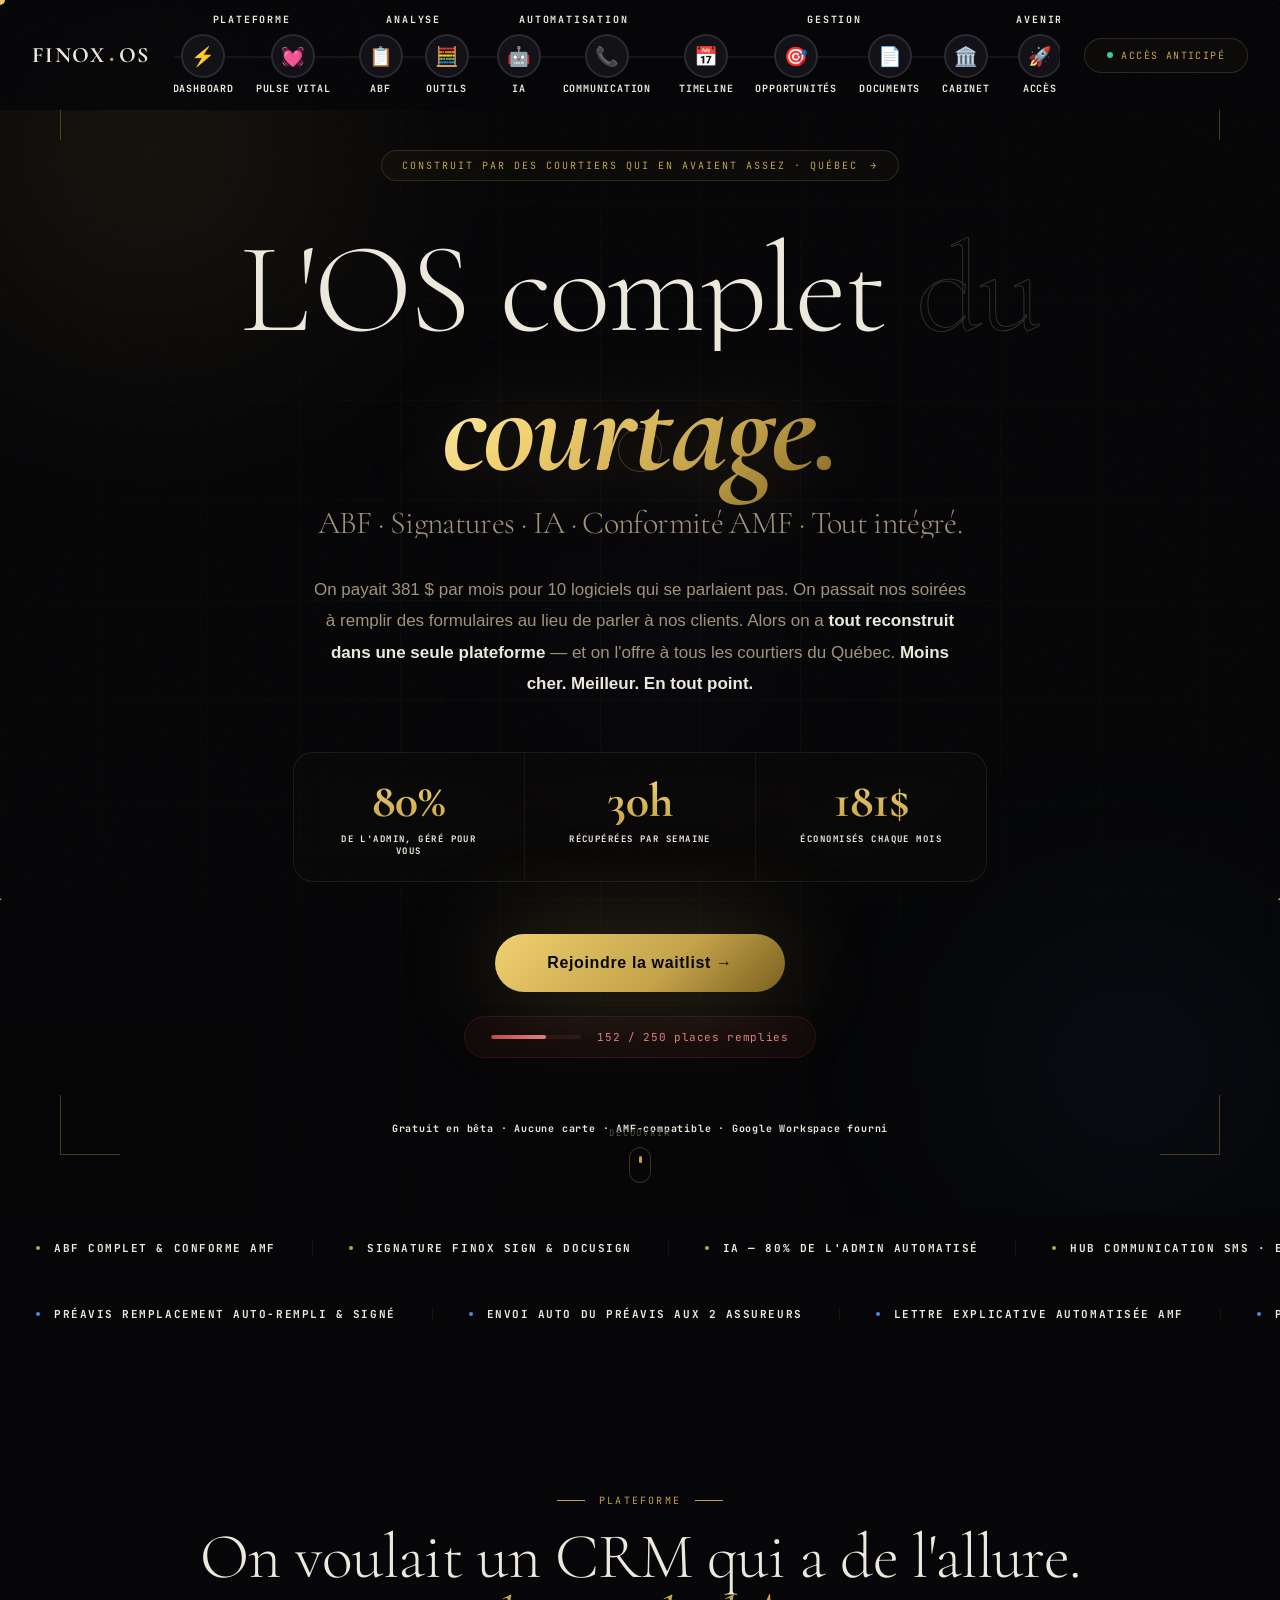
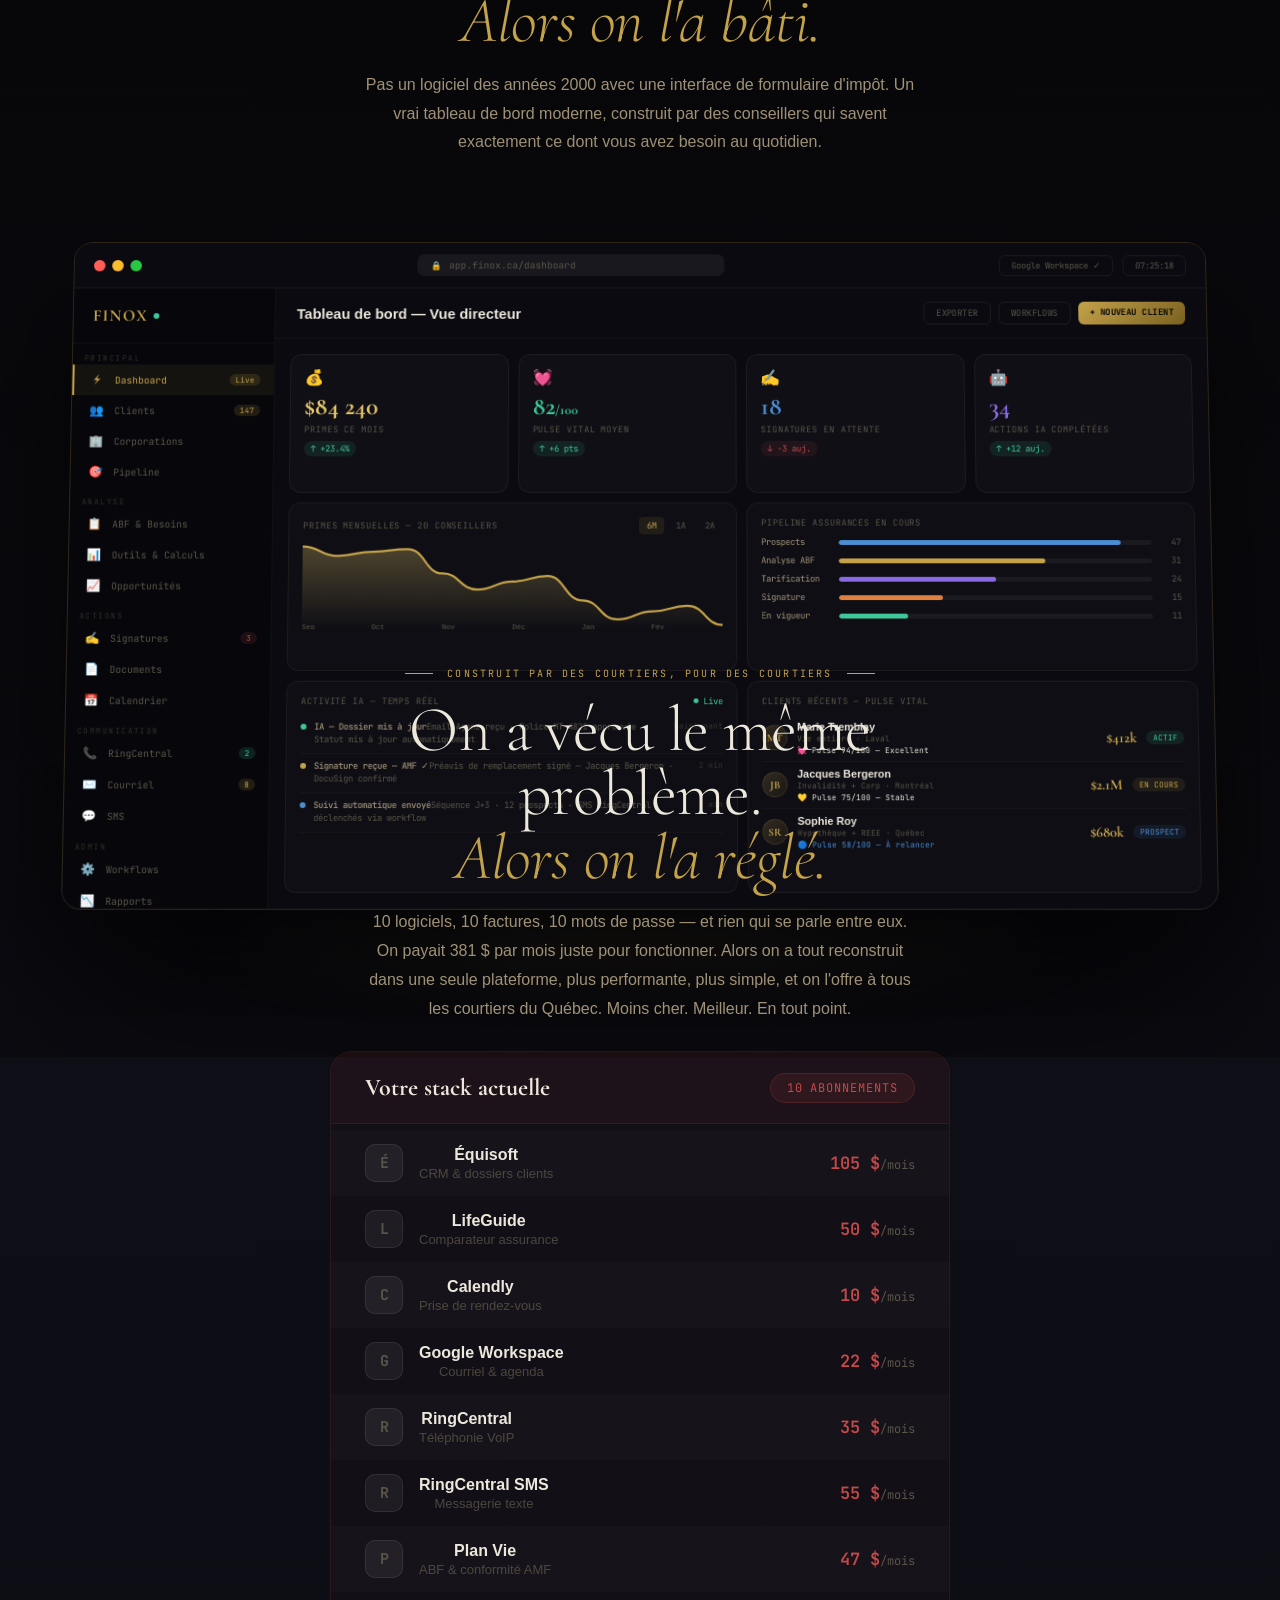
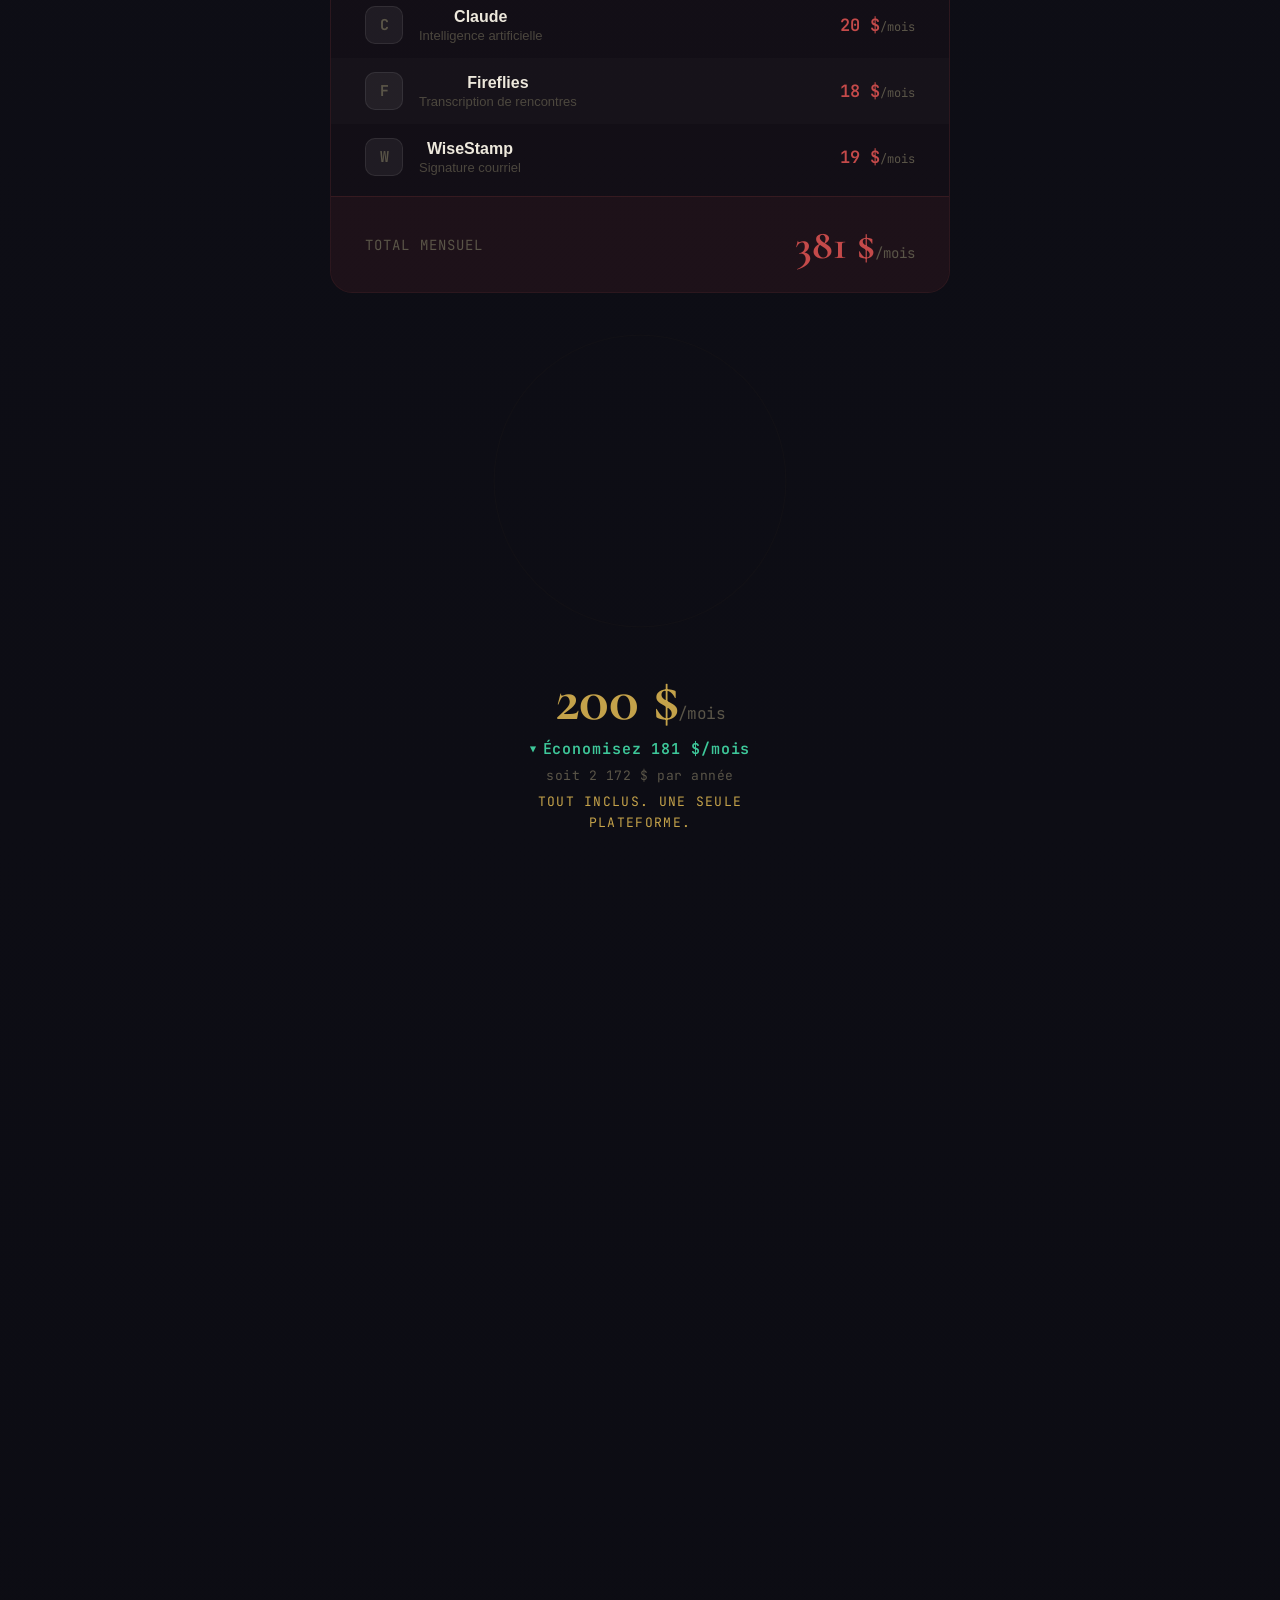
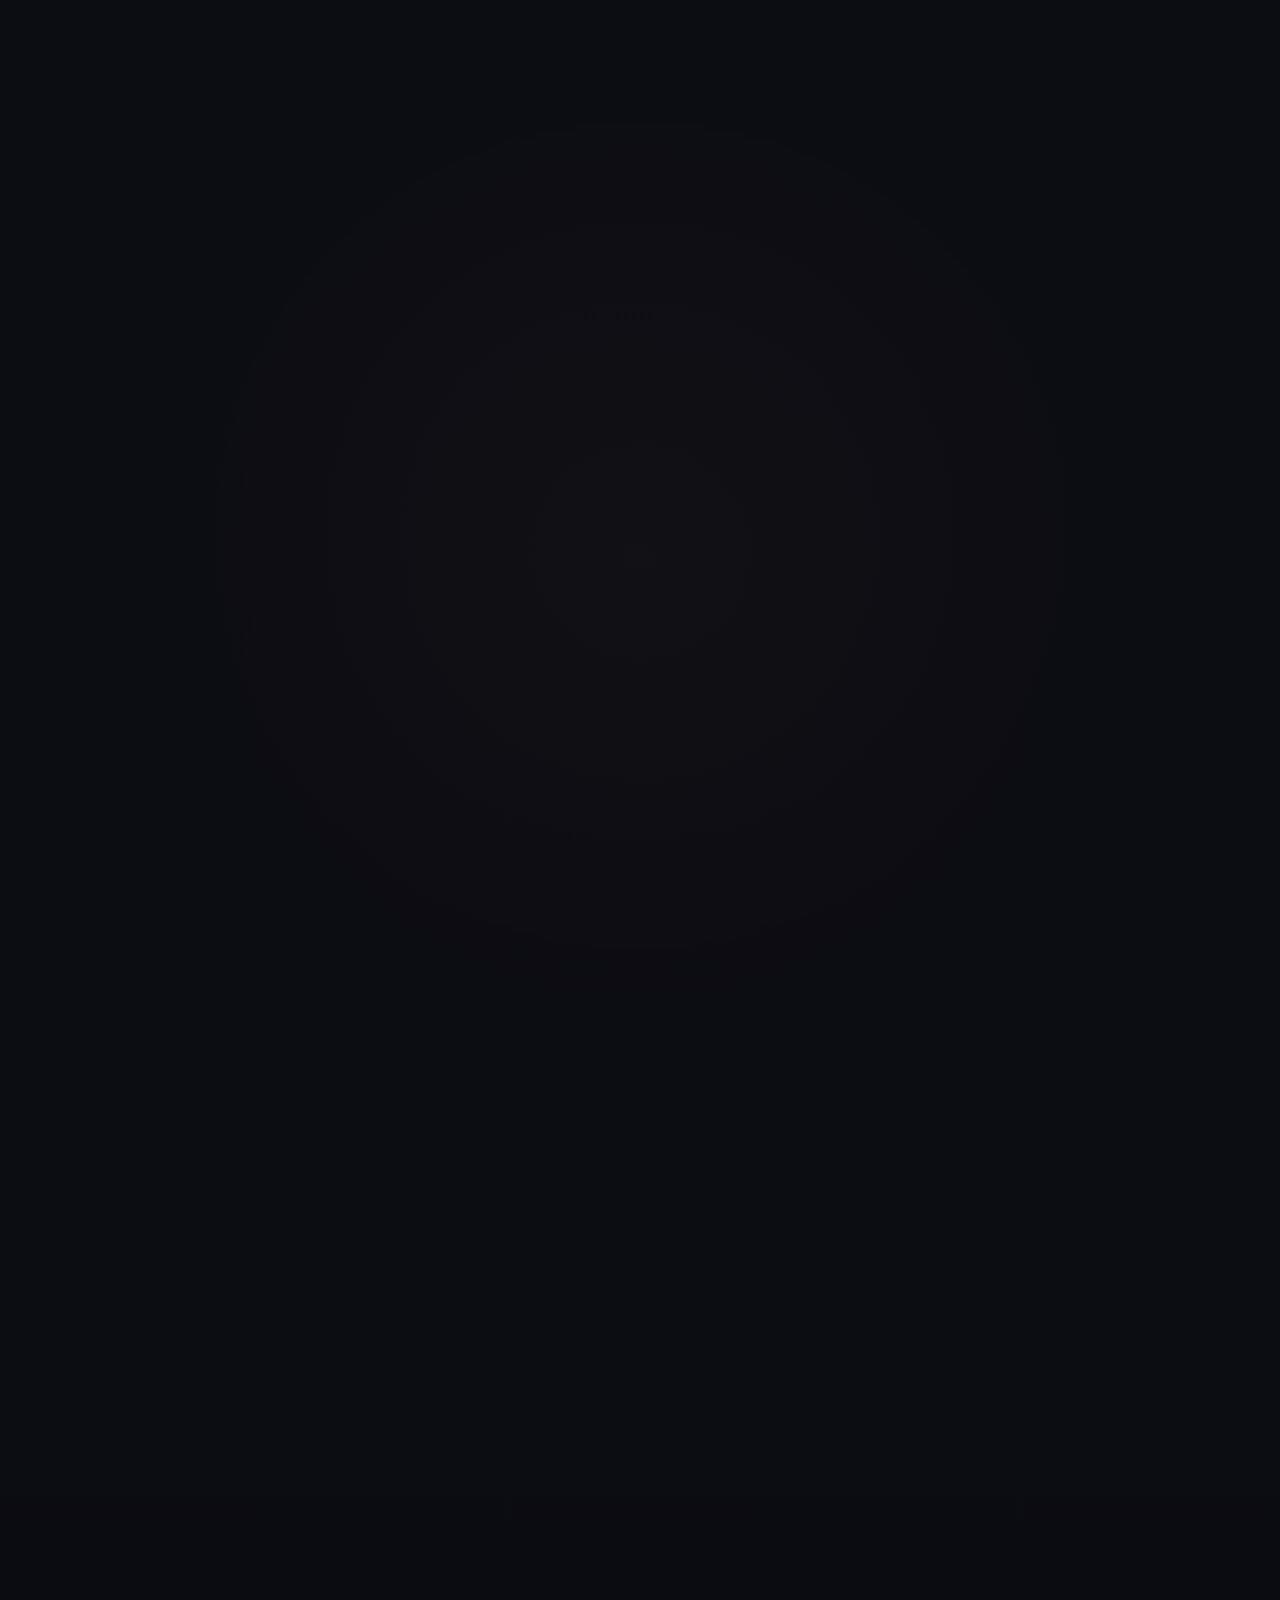
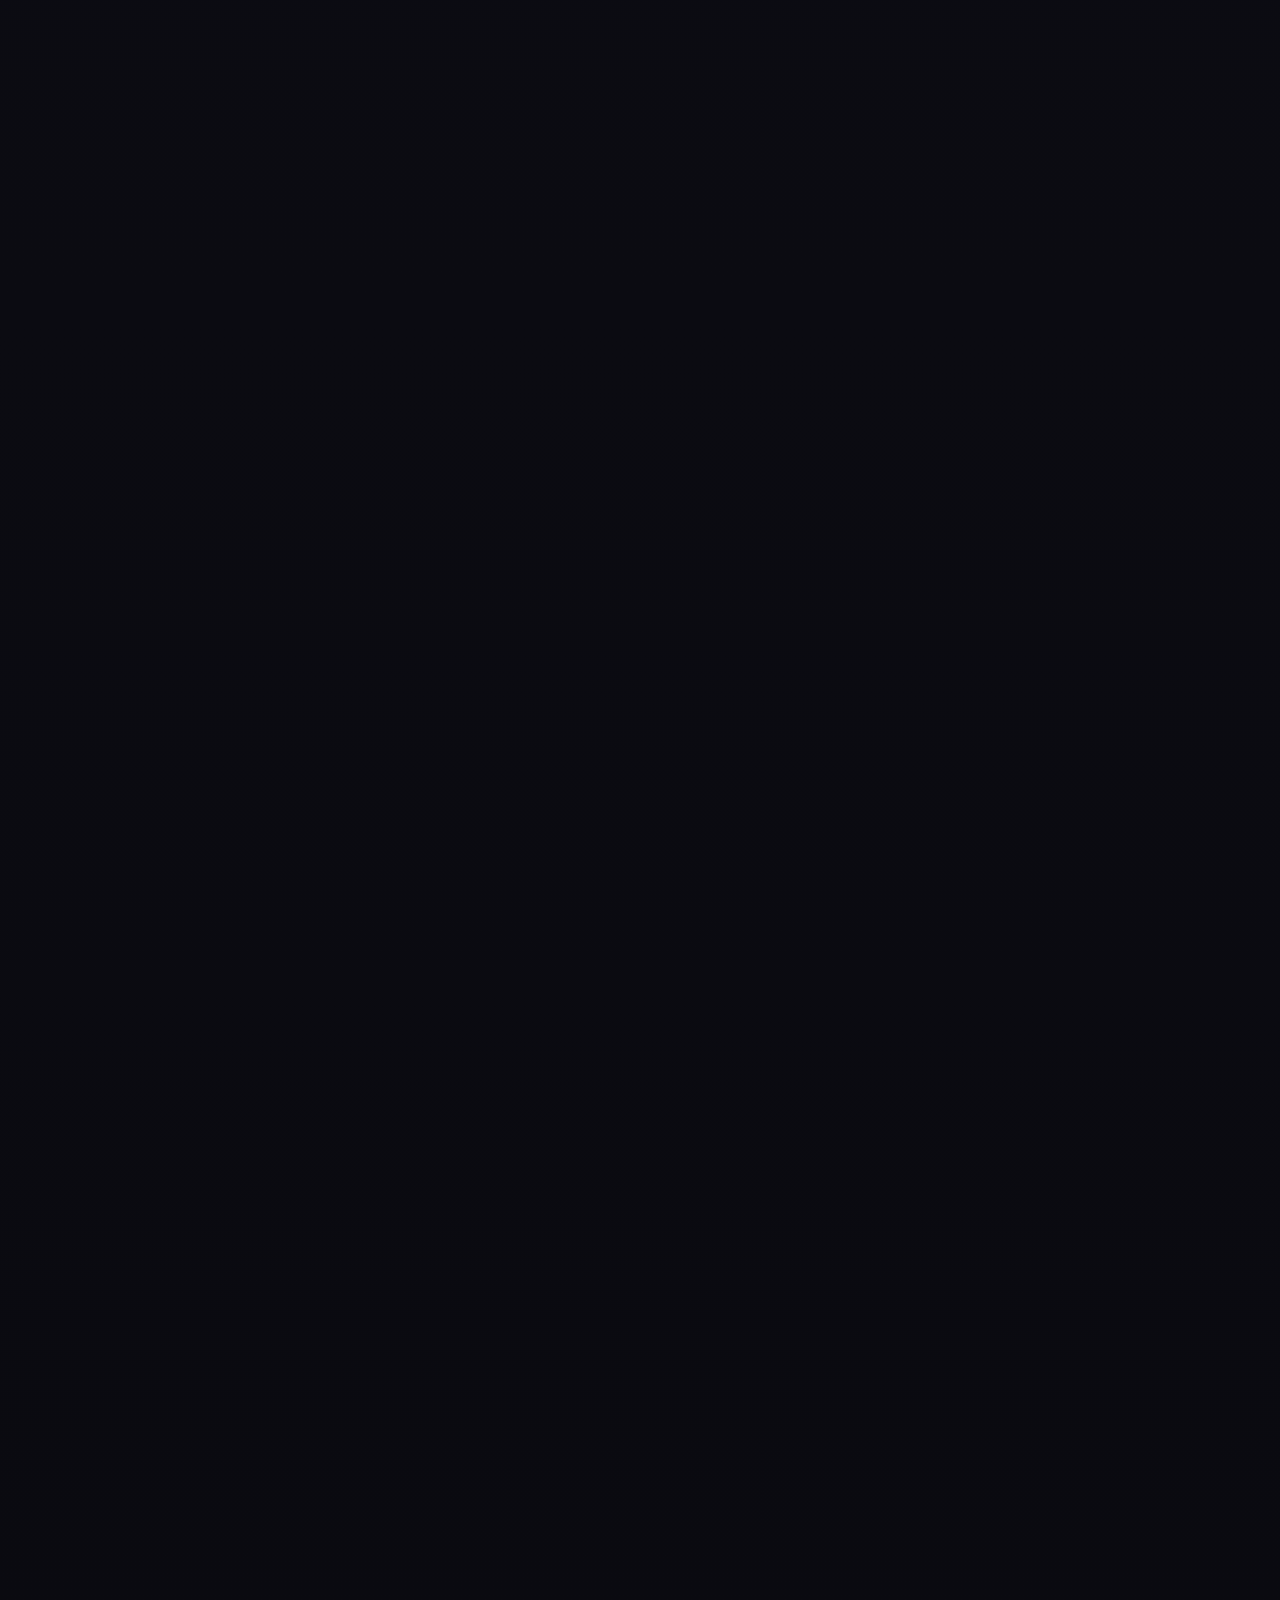
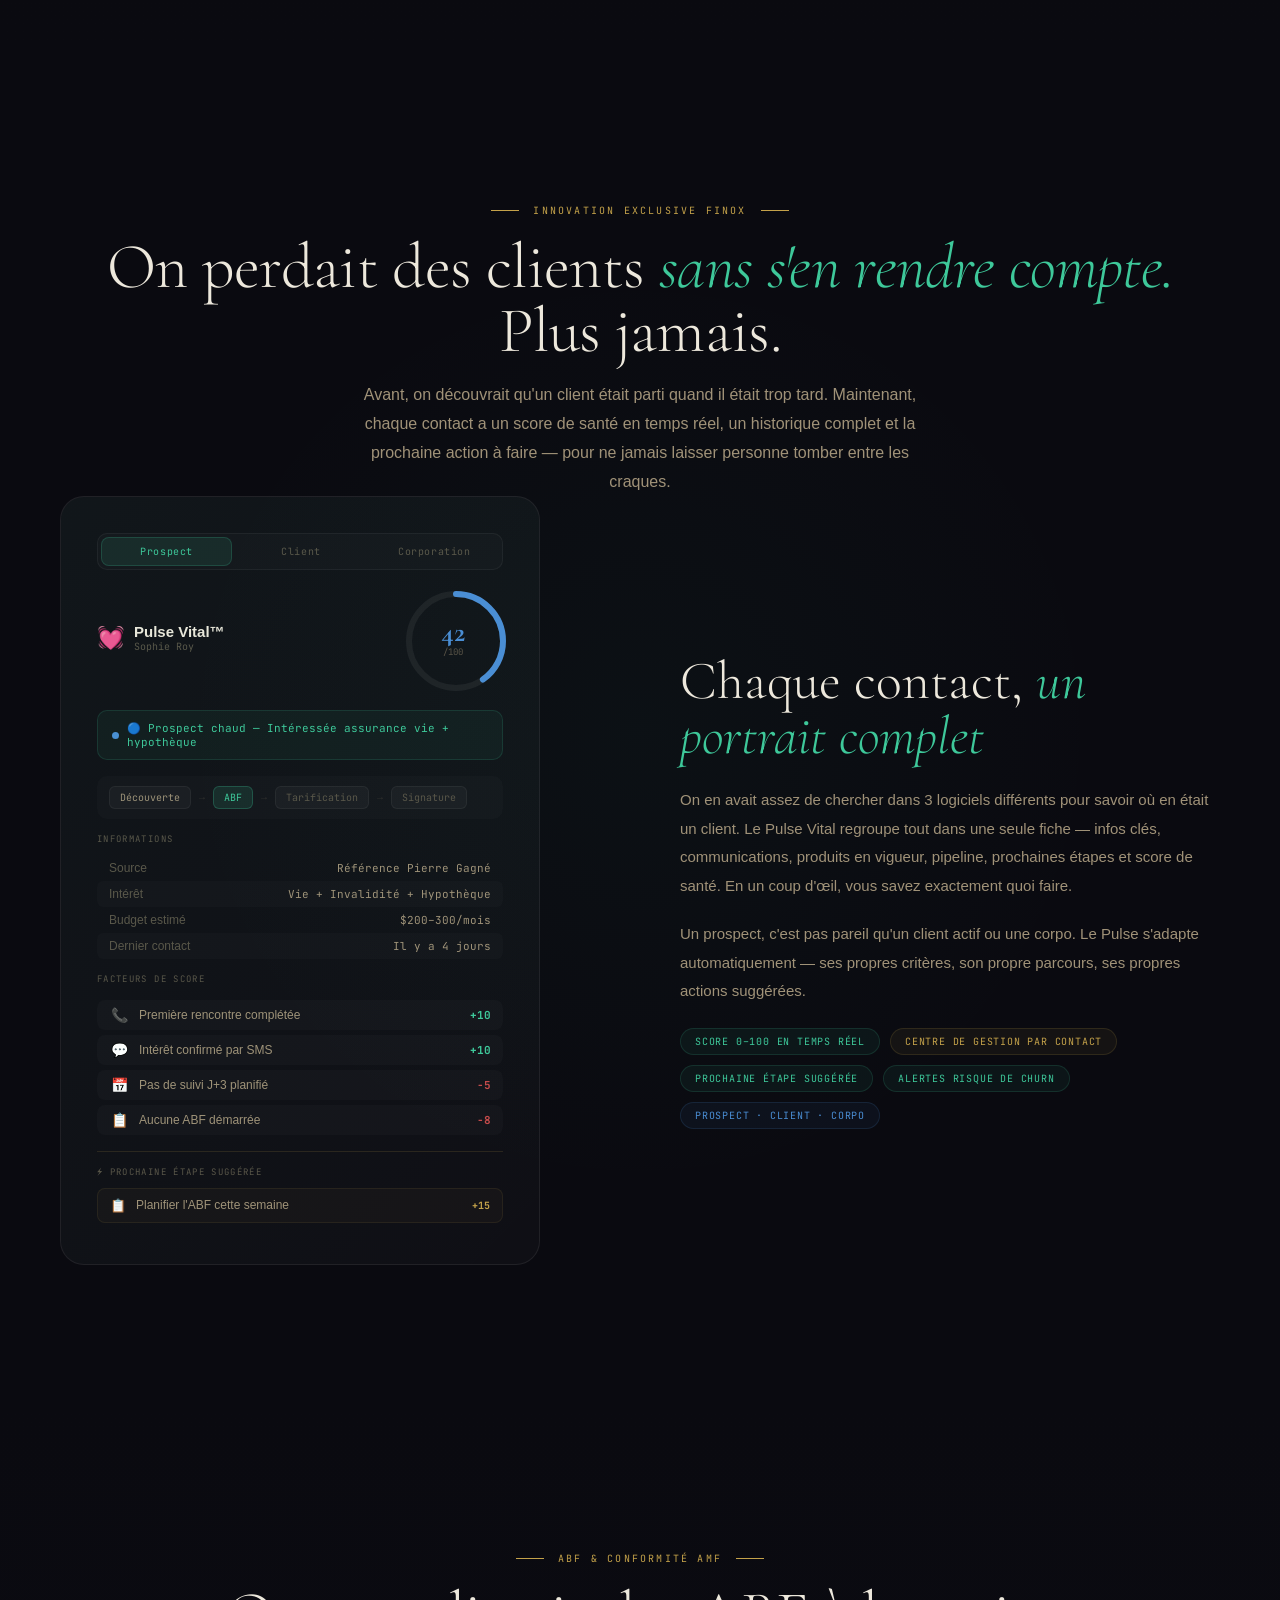
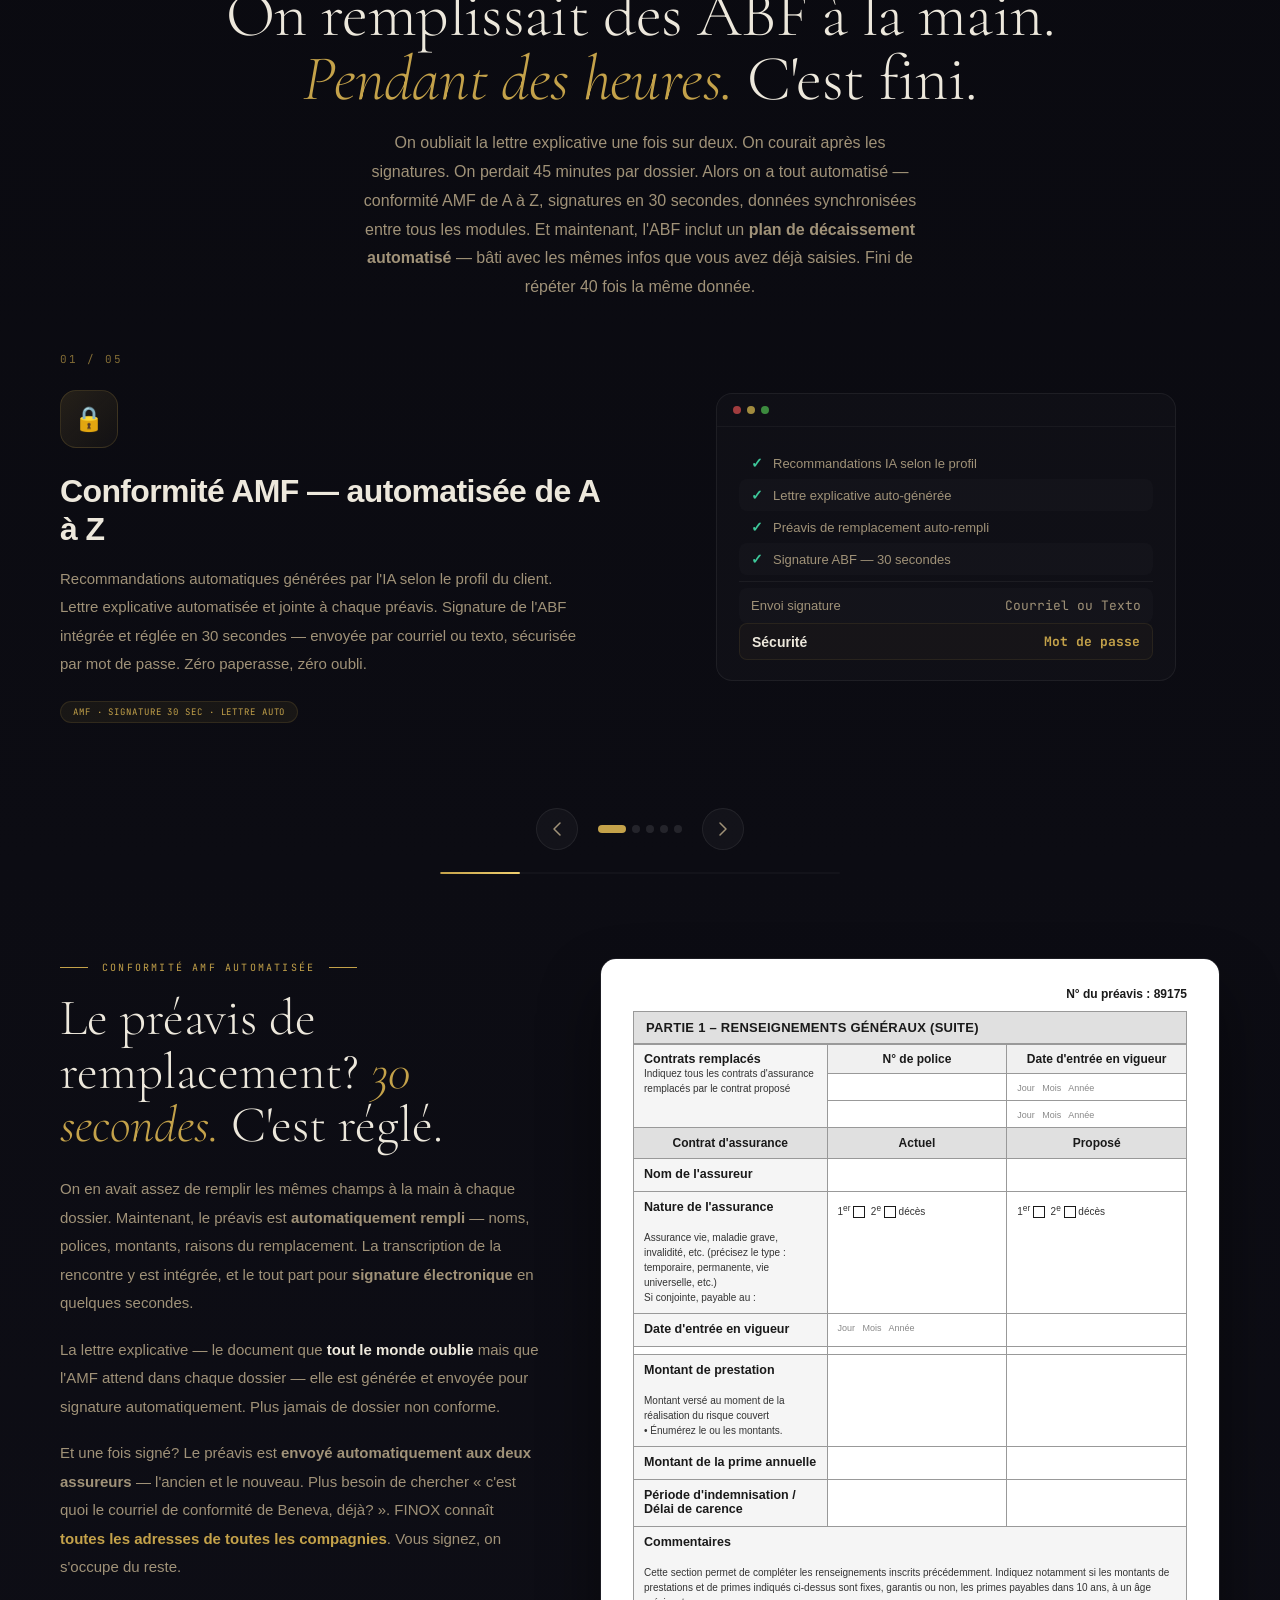
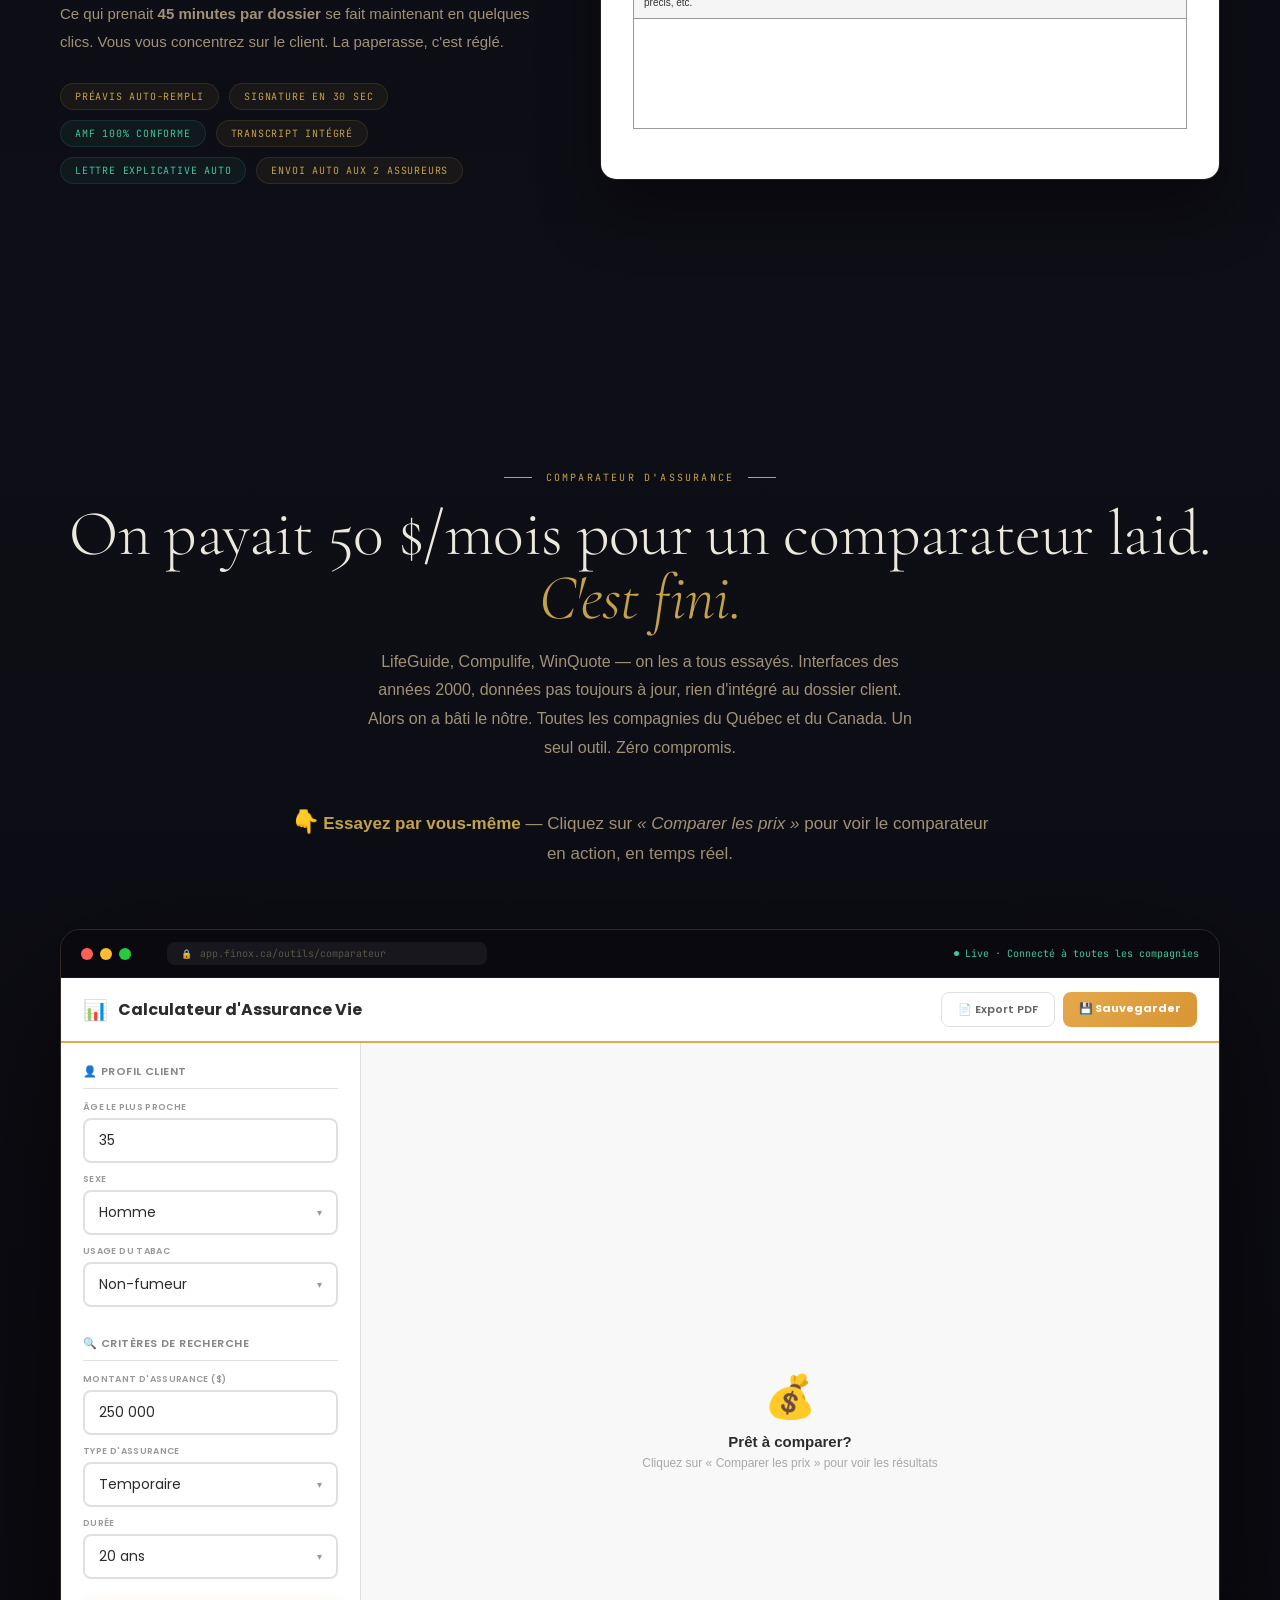
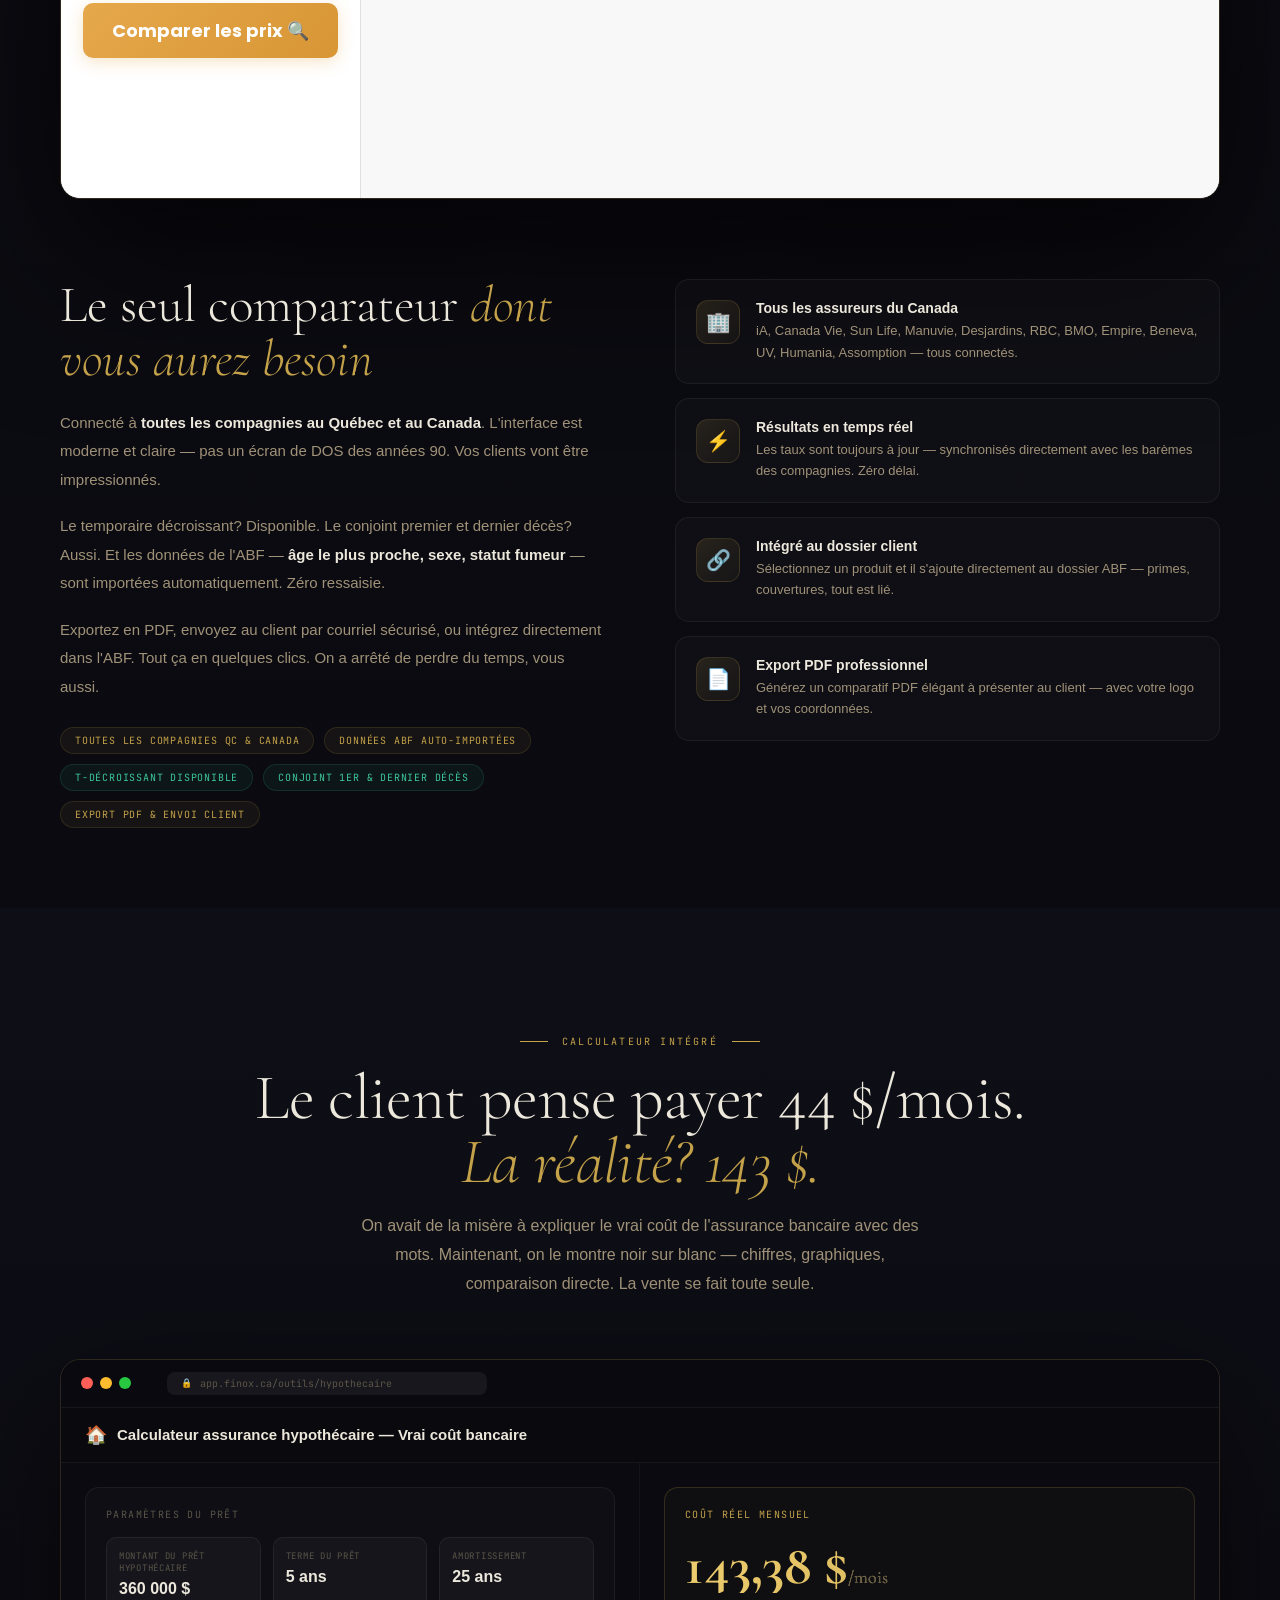
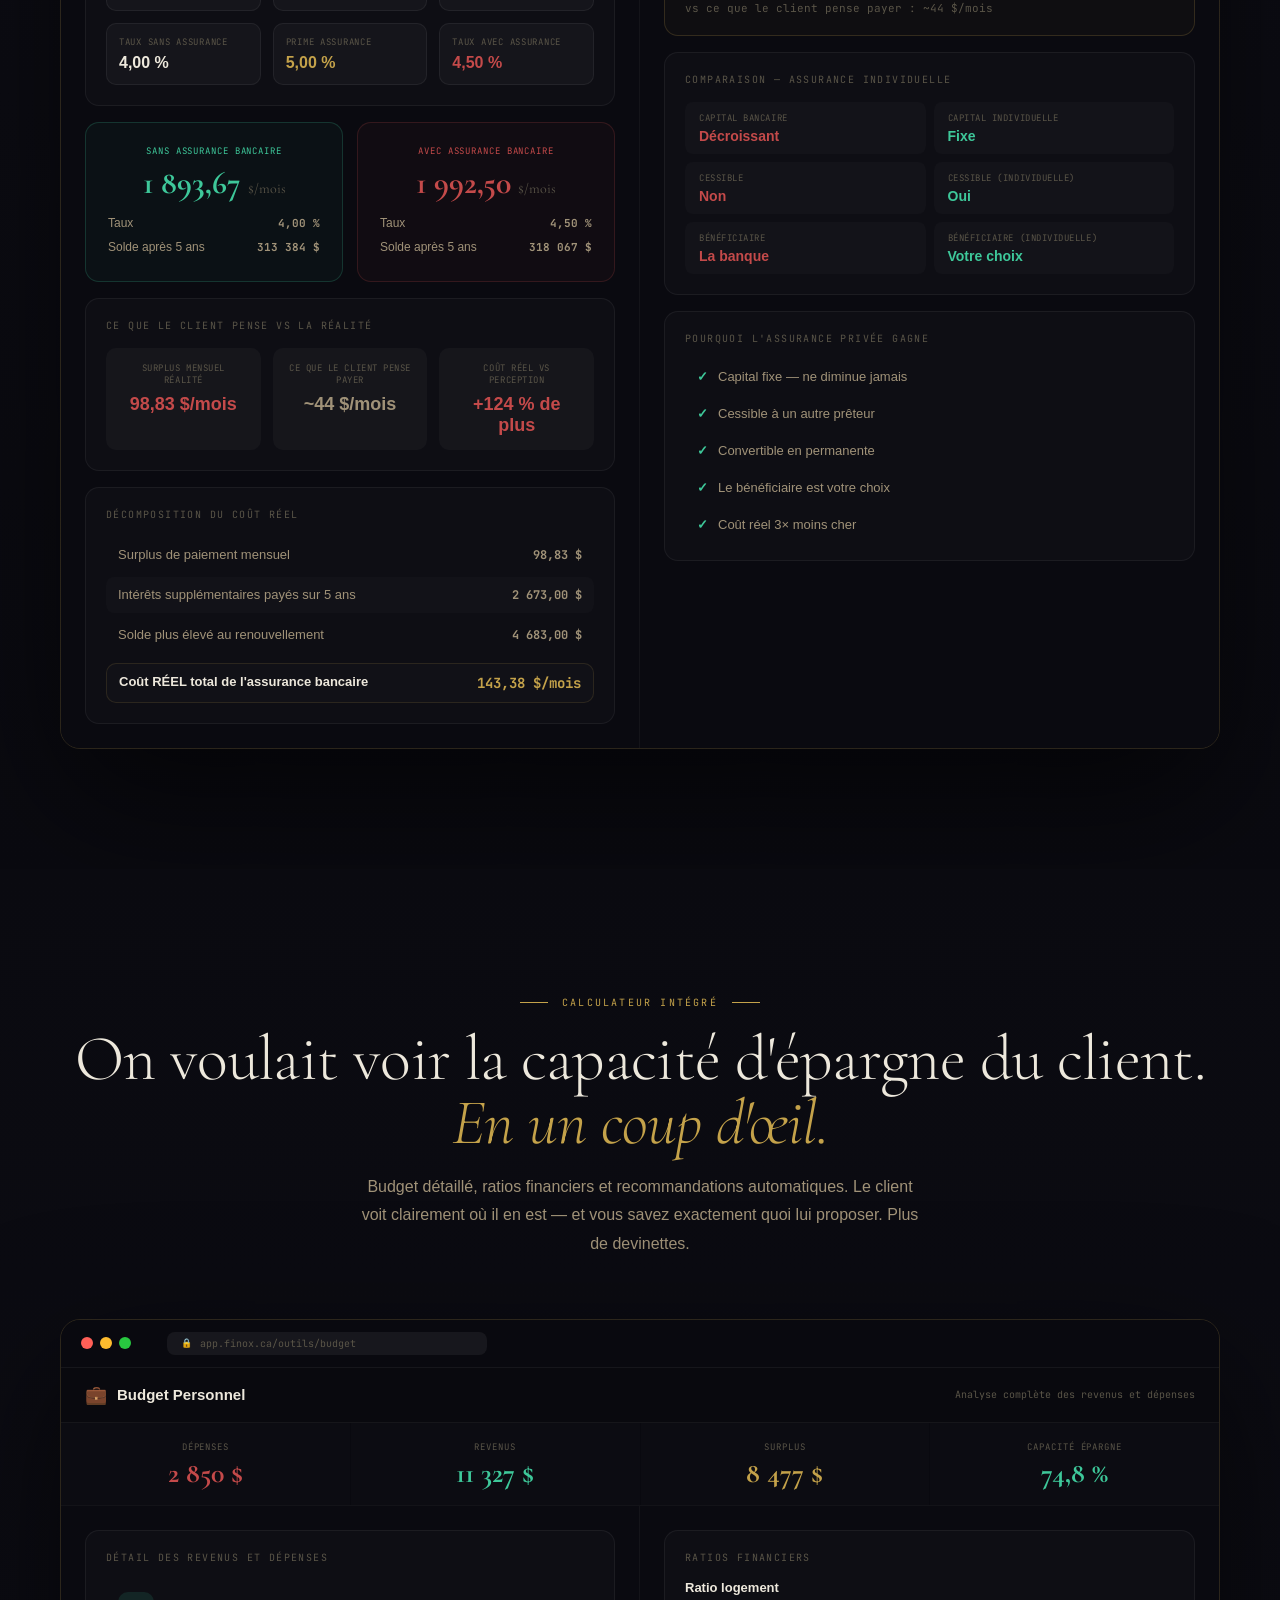
==== index.html @ cbfc9f50 "Animation v2: trainée sparkle Tinkerbell + cercle SVG dessiné au scroll - Titre plus coupé (padding-" ====
<!DOCTYPE html>
<html lang="fr">
<head>
<meta charset="UTF-8">
<meta name="viewport" content="width=device-width, initial-scale=1.0">
<title>FINOX CRM — L'OS de l'Assurance au Québec</title>
<meta name="description" content="On payait 381 $/mois pour 10 logiciels qui se parlaient pas. Alors on a tout reconstruit. FINOX CRM — ABF, IA, signatures, conformité AMF, tout intégré. Moins cher. Meilleur. En tout point.">
<link rel="preconnect" href="https://fonts.googleapis.com">
<link href="https://fonts.googleapis.com/css2?family=Cormorant+Garamond:ital,wght@0,300;0,400;0,600;0,700;1,300;1,400;1,700&family=JetBrains+Mono:wght@300;400;500&family=Cabinet+Grotesk:wght@400;500;700;800;900&family=Poppins:wght@400;500;600;700&display=swap" rel="stylesheet">
<link rel="stylesheet" href="styles.css">
</head>
<body>

<div id="cursor-dot"></div>
<div id="cursor-ring"></div>
<div class="noise-overlay"></div>
<canvas id="particle-canvas"></canvas>

<!-- ═══════════════════════════════════════════ NAV ════ -->
<nav id="nav">
  <a href="#" class="nav-logo">FINOX<span class="logo-accent">·</span>OS</a>
  <div class="crm-nav-wrap">
    <div class="crm-nav-track" id="crm-nav-track">
      <div class="crm-nav-line"></div>
      <div class="crm-nav-line-fill" id="crm-nav-line-fill"></div>
      <!-- PLATEFORME -->
      <div class="crm-nav-group">
        <div class="crm-nav-group-label">Plateforme</div>
        <div class="crm-nav-items">
          <a href="#showcase" class="crm-nav-item" data-section="showcase">
            <div class="crm-nav-circle"><span>⚡</span></div>
            <div class="crm-nav-label">Dashboard</div>
          </a>
          <a href="#pulse" class="crm-nav-item" data-section="pulse">
            <div class="crm-nav-circle"><span>💓</span></div>
            <div class="crm-nav-label">Pulse Vital</div>
          </a>
        </div>
      </div>
      <!-- ANALYSE -->
      <div class="crm-nav-group">
        <div class="crm-nav-group-label">Analyse</div>
        <div class="crm-nav-items">
          <a href="#abf" class="crm-nav-item" data-section="abf">
            <div class="crm-nav-circle"><span>📋</span></div>
            <div class="crm-nav-label">ABF</div>
          </a>
          <a href="#tools" class="crm-nav-item" data-section="tools">
            <div class="crm-nav-circle"><span>🧮</span></div>
            <div class="crm-nav-label">Outils</div>
          </a>
        </div>
      </div>
      <!-- AUTOMATISATION -->
      <div class="crm-nav-group">
        <div class="crm-nav-group-label">Automatisation</div>
        <div class="crm-nav-items">
          <a href="#ai" class="crm-nav-item" data-section="ai">
            <div class="crm-nav-circle"><span>🤖</span></div>
            <div class="crm-nav-label">IA</div>
          </a>
          <a href="#comm" class="crm-nav-item" data-section="comm">
            <div class="crm-nav-circle"><span>📞</span></div>
            <div class="crm-nav-label">Communication</div>
          </a>
        </div>
      </div>
      <!-- GESTION -->
      <div class="crm-nav-group">
        <div class="crm-nav-group-label">Gestion</div>
        <div class="crm-nav-items">
          <a href="#timeline" class="crm-nav-item" data-section="timeline">
            <div class="crm-nav-circle"><span>📅</span></div>
            <div class="crm-nav-label">Timeline</div>
          </a>
          <a href="#opps" class="crm-nav-item" data-section="opps">
            <div class="crm-nav-circle"><span>🎯</span></div>
            <div class="crm-nav-label">Opportunités</div>
          </a>
          <a href="#conf" class="crm-nav-item" data-section="conf">
            <div class="crm-nav-circle"><span>📄</span></div>
            <div class="crm-nav-label">Documents</div>
          </a>
          <a href="#cabinet" class="crm-nav-item" data-section="cabinet">
            <div class="crm-nav-circle"><span>🏛️</span></div>
            <div class="crm-nav-label">Cabinet</div>
          </a>
        </div>
      </div>
      <!-- AVENIR -->
      <div class="crm-nav-group">
        <div class="crm-nav-group-label">Avenir</div>
        <div class="crm-nav-items">
          <a href="#cta" class="crm-nav-item" data-section="cta">
            <div class="crm-nav-circle"><span>🚀</span></div>
            <div class="crm-nav-label">Accès</div>
          </a>
        </div>
      </div>
    </div>
  </div>
  <a href="#cta" class="nav-cta-btn">
    <div class="live-dot"></div>Accès anticipé
  </a>
</nav>

<!-- ═══════════════════════════════════════════ HERO ═══ -->
<section class="hero" id="home">
  <div class="hero-grid-bg"></div>
  <div class="corner tl"></div><div class="corner tr"></div>
  <div class="corner bl"></div><div class="corner br"></div>
  <div class="orb orb-1"></div><div class="orb orb-2"></div><div class="orb orb-3"></div>

  <div class="hero-inner">
    <div class="hero-eyebrow">
      <span>Construit par des courtiers qui en avaient assez · Québec</span>
      <span class="arrow-anim">→</span>
    </div>

    <div class="hero-title-line">
      <span class="hero-word" style="animation-delay:.48s">L'OS</span>
      <span class="hero-word" style="animation-delay:.62s">&nbsp;complet</span>
      <span class="hero-word" style="animation-delay:.76s;-webkit-text-stroke:1px rgba(237,232,220,.18);-webkit-text-fill-color:transparent">&nbsp;du</span>
    </div>
    <div class="hero-title-line hero-l2">
      <span class="hero-word" style="animation-delay:.90s;font-weight:700;font-style:italic;background:linear-gradient(140deg,#FFF0B0 0%,#F0D070 30%,#C4A24A 65%,#7A6120 100%);-webkit-background-clip:text;-webkit-text-fill-color:transparent">courtage.</span>
    </div>
    <div class="hero-title-line" style="margin-top:10px">
      <span class="hero-word" style="animation-delay:1.04s;font-size:clamp(16px,2.5vw,36px);font-weight:300;color:var(--cd)">ABF · Signatures · IA · Conformité AMF · Tout intégré.</span>
    </div>

    <p class="hero-sub" style="animation-delay:1.28s">On payait 381 $ par mois pour 10 logiciels qui se parlaient pas. On passait nos soirées à remplir des formulaires au lieu de parler à nos clients. Alors on a <strong>tout reconstruit dans une seule plateforme</strong> — et on l'offre à tous les courtiers du Québec. <strong>Moins cher. Meilleur. En tout point.</strong></p>

    <div class="hero-stats hero-stats-3" style="animation-delay:1.46s">
      <div class="stat-item"><div class="stat-num hero-stat-num" data-target="80" data-suffix="%">0%</div><div class="stat-label">De l'admin, géré pour vous</div></div>
      <div class="stat-item"><div class="stat-num hero-stat-num" data-target="30" data-suffix="h">0h</div><div class="stat-label">Récupérées par semaine</div></div>
      <div class="stat-item"><div class="stat-num hero-stat-num" data-target="181" data-suffix="$">0$</div><div class="stat-label">Économisés chaque mois</div></div>
    </div>

    <div class="hero-cta" style="animation-delay:1.65s">
      <button class="btn-gold btn-gold-lg" onclick="openWaitlistModal()"><div class="btn-shine"></div>Rejoindre la waitlist →</button>
      <div class="spots-bar-row">
        <div class="spots-track"><div class="spots-fill" style="width:60.8%"></div></div>
        152 / 250 places remplies
      </div>
      <p class="cta-note">Gratuit en bêta · Aucune carte · AMF-compatible · Google Workspace fourni</p>
    </div>
  </div>

  <div class="scroll-indicator">
    <span>Découvrir</span>
    <div class="scroll-mouse"></div>
  </div>
</section>

<!-- ═══════════════════════ WAITLIST MODAL ══════════════ -->
<iframe name="zoho-crm-iframe" id="zoho-crm-iframe" style="display:none"></iframe>
<div class="wl-overlay" id="wl-overlay" onclick="closeWaitlistModal(event)">
  <div class="wl-modal" onclick="event.stopPropagation()">
    <button class="wl-close" onclick="closeWaitlistModal()">&times;</button>
    <div class="wl-header">
      <div class="wl-eyebrow">Accès anticipé — Places limitées</div>
      <h3 class="wl-title">Réservez votre place</h3>
      <p class="wl-sub">Joignez-vous aux courtiers qui en ont assez de jongler avec 10 logiciels.</p>
    </div>
    <div id="wl-form">
      <form id="webform43836000007128795" action="https://crm.zohocloud.ca/crm/WebToContactForm"
            name="WebToContacts43836000007128795" method="POST" target="zoho-crm-iframe"
            accept-charset="UTF-8" onsubmit="javascript:document.charset='UTF-8'; return handleWaitlistSubmit(event)">
        <!-- Zoho CRM hidden auth fields — ne pas modifier les type/style -->
        <input type="text" style="display:none;" name="xnQsjsdp" value="07b79c088889c9c5879b69da765a408ac9f5925c2ccaa56c828400c843374273">
        <input type="hidden" name="zc_gad" id="zc_gad" value="">
        <input type="text" style="display:none;" name="xmIwtLD" value="e37808faf6677df188873fcf3e6d622aa8129549b28207a7c302778adae07591f8901a02488f83247455212a99bcd06b">
        <input type="text" style="display:none;" name="actionType" value="Q29udGFjdHM=">
        <input type="text" style="display:none;" name="returnURL" value="https://page-web-8rg.pages.dev">
        <input type="text" style="display:none;" name="aG9uZXlwb3Q" value="">
        <div class="wl-fields">
          <div class="wl-field">
            <label class="wl-label" for="wl-fname">Prénom <span class="wl-req">*</span></label>
            <input type="text" class="wl-input" id="wl-fname" name="First Name" placeholder="Jean" required maxlength="40">
          </div>
          <div class="wl-field">
            <label class="wl-label" for="wl-lname">Nom <span class="wl-req">*</span></label>
            <input type="text" class="wl-input" id="wl-lname" name="Last Name" placeholder="Tremblay" required maxlength="80">
          </div>
          <div class="wl-field">
            <label class="wl-label" for="wl-email">Courriel <span class="wl-req">*</span></label>
            <input type="email" class="wl-input" id="wl-email" name="Email" placeholder="exemple@domaine.com" required maxlength="100" pattern="[a-zA-Z0-9._%+\-]+@[a-zA-Z0-9.\-]+\.[a-zA-Z]{2,}" title="Format attendu : exemple@domaine.com">
          </div>
          <div class="wl-field">
            <label class="wl-label" for="wl-phone">Téléphone <span class="wl-req">*</span></label>
            <input type="tel" class="wl-input" id="wl-phone" name="Phone" placeholder="555-555-5555" required maxlength="12" pattern="[0-9]{3}-[0-9]{3}-[0-9]{4}" title="Format attendu : 555-555-5555">
          </div>
        </div>
        <button type="submit" class="wl-submit">Réserver ma place →</button>
        <!-- Zoho Analytics Tracking — ne pas supprimer -->
        <script id="wf_anal" src="https://crm.zohopublic.ca/crm/WebFormAnalyticsServeServlet?rid=[base64]&tw=a82e8fb21fec3c7ae34bfa8b63cf783ea738469e1fcb514510e6bc99e9da8a78"></script>
      </form>
    </div>
    <div class="wl-success" id="wl-success">
      <div class="wl-success-icon">✓</div>
      <div class="wl-success-title">Place réservée !</div>
      <div class="wl-success-sub">On vous contacte sous 24h. Bienvenue dans le futur du courtage.</div>
    </div>
  </div>
</div>

<!-- ═══════════════════════════════════════ MARQUEE ════ -->
<div class="marquee-wrap">
  <div class="marquee-track">
    <div class="marquee-item"><div class="marquee-dot"></div>ABF complet & conforme AMF</div>
    <div class="marquee-item"><div class="marquee-dot"></div>Signature Finox Sign & DocuSign</div>
    <div class="marquee-item"><div class="marquee-dot"></div>IA — 80% de l'admin automatisé</div>
    <div class="marquee-item"><div class="marquee-dot"></div>Hub communication SMS · Email · Appels</div>
    <div class="marquee-item"><div class="marquee-dot"></div>Pulse Vital — santé du client en temps réel</div>
    <div class="marquee-item"><div class="marquee-dot"></div>Calculateur multi-compagnies QC & Canada</div>
    <div class="marquee-item"><div class="marquee-dot"></div>RingCentral téléphonie intégrée</div>
    <div class="marquee-item"><div class="marquee-dot"></div>Calendrier intégré · Sync Google Calendar</div>
    <div class="marquee-item"><div class="marquee-dot"></div>Google Workspace fourni</div>
    <div class="marquee-item"><div class="marquee-dot"></div>Module REEE + subventions gouvernementales</div>
    <div class="marquee-item"><div class="marquee-dot"></div>ABF complet & conforme AMF</div>
    <div class="marquee-item"><div class="marquee-dot"></div>Signature Finox Sign & DocuSign</div>
    <div class="marquee-item"><div class="marquee-dot"></div>IA — 80% de l'admin automatisé</div>
    <div class="marquee-item"><div class="marquee-dot"></div>Hub communication SMS · Email · Appels</div>
    <div class="marquee-item"><div class="marquee-dot"></div>Pulse Vital — santé du client en temps réel</div>
    <div class="marquee-item"><div class="marquee-dot"></div>Calculateur multi-compagnies QC & Canada</div>
    <div class="marquee-item"><div class="marquee-dot"></div>RingCentral téléphonie intégrée</div>
    <div class="marquee-item"><div class="marquee-dot"></div>Calendrier intégré · Sync Google Calendar</div>
    <div class="marquee-item"><div class="marquee-dot"></div>Google Workspace fourni</div>
    <div class="marquee-item"><div class="marquee-dot"></div>Module REEE + subventions gouvernementales</div>
  </div>
</div>
<div class="marquee-wrap">
  <div class="marquee-track reverse">
    <div class="marquee-item"><div class="marquee-dot blue"></div>Préavis remplacement auto-rempli & signé</div>
    <div class="marquee-item"><div class="marquee-dot blue"></div>Envoi auto du préavis aux 2 assureurs</div>
    <div class="marquee-item"><div class="marquee-dot blue"></div>Lettre explicative automatisée AMF</div>
    <div class="marquee-item"><div class="marquee-dot blue"></div>Plan de décaissement automatisé dans l'ABF</div>
    <div class="marquee-item"><div class="marquee-dot blue"></div>Module gestion corporations</div>
    <div class="marquee-item"><div class="marquee-dot blue"></div>Timeline complète par client</div>
    <div class="marquee-item"><div class="marquee-dot blue"></div>Opportunités futures automatisées</div>
    <div class="marquee-item"><div class="marquee-dot blue"></div>Calculateur MG — propriété partagée</div>
    <div class="marquee-item"><div class="marquee-dot blue"></div>Budget personnel + recommandations IA</div>
    <div class="marquee-item"><div class="marquee-dot blue"></div>Assurance hypothécaire Desjardins vs marché</div>
    <div class="marquee-item"><div class="marquee-dot blue"></div>Profil investisseur conforme AMF</div>
    <div class="marquee-item"><div class="marquee-dot blue"></div>Documents sécurisés avec mot de passe</div>
    <div class="marquee-item"><div class="marquee-dot blue"></div>Préavis remplacement auto-rempli & signé</div>
    <div class="marquee-item"><div class="marquee-dot blue"></div>Envoi auto du préavis aux 2 assureurs</div>
    <div class="marquee-item"><div class="marquee-dot blue"></div>Lettre explicative automatisée AMF</div>
    <div class="marquee-item"><div class="marquee-dot blue"></div>Plan de décaissement automatisé dans l'ABF</div>
    <div class="marquee-item"><div class="marquee-dot blue"></div>Module gestion corporations</div>
    <div class="marquee-item"><div class="marquee-dot blue"></div>Timeline complète par client</div>
    <div class="marquee-item"><div class="marquee-dot blue"></div>Opportunités futures automatisées</div>
    <div class="marquee-item"><div class="marquee-dot blue"></div>Calculateur MG — propriété partagée</div>
    <div class="marquee-item"><div class="marquee-dot blue"></div>Budget personnel + recommandations IA</div>
    <div class="marquee-item"><div class="marquee-dot blue"></div>Assurance hypothécaire Desjardins vs marché</div>
    <div class="marquee-item"><div class="marquee-dot blue"></div>Profil investisseur conforme AMF</div>
    <div class="marquee-item"><div class="marquee-dot blue"></div>Documents sécurisés avec mot de passe</div>
  </div>
</div>

<!-- ════════════════════════════ DASHBOARD SHOWCASE ════ -->
<section class="showcase" id="showcase">
  <div class="showcase-header">
    <div class="sec-label rx">Plateforme</div>
    <h2 class="sec-title rx">On voulait un CRM qui a de l'allure.<br><em>Alors on l'a bâti.</em></h2>
    <p class="sec-sub rx">Pas un logiciel des années 2000 avec une interface de formulaire d'impôt. Un vrai tableau de bord moderne, construit par des conseillers qui savent exactement ce dont vous avez besoin au quotidien.</p>
  </div>

  <div class="db-frame-outer rx" id="db-frame-outer">
    <div class="db-3d-wrap" id="db3d">
      <!-- Chrome bar -->
      <div class="chrome-bar">
        <div class="chrome-dots">
          <div class="chrome-dot" style="background:#FF5F57"></div>
          <div class="chrome-dot" style="background:#FEBC2E"></div>
          <div class="chrome-dot" style="background:#28C840"></div>
        </div>
        <div class="chrome-url">app.finox.ca/dashboard</div>
        <div class="chrome-tabs">
          <div class="chrome-tab">Google Workspace ✓</div>
          <div class="chrome-tab" id="live-ts">—</div>
        </div>
      </div>
      <!-- App -->
      <div class="app-layout">
        <!-- Sidebar -->
        <div class="app-sidebar">
          <div class="sidebar-logo">FINOX<div class="sidebar-live"></div></div>
          <div class="sidebar-section">Principal</div>
          <div class="sidebar-item active"><span class="sidebar-icon">⚡</span>Dashboard<span class="sidebar-badge">Live</span></div>
          <div class="sidebar-item"><span class="sidebar-icon">👥</span>Clients<span class="sidebar-badge">147</span></div>
          <div class="sidebar-item"><span class="sidebar-icon">🏢</span>Corporations</div>
          <div class="sidebar-item"><span class="sidebar-icon">🎯</span>Pipeline</div>
          <div class="sidebar-section">Analyse</div>
          <div class="sidebar-item"><span class="sidebar-icon">📋</span>ABF & Besoins</div>
          <div class="sidebar-item"><span class="sidebar-icon">📊</span>Outils & Calculs</div>
          <div class="sidebar-item"><span class="sidebar-icon">📈</span>Opportunités</div>
          <div class="sidebar-section">Actions</div>
          <div class="sidebar-item"><span class="sidebar-icon">✍️</span>Signatures<span class="sidebar-badge" style="background:rgba(196,74,74,.12);color:var(--red)">3</span></div>
          <div class="sidebar-item"><span class="sidebar-icon">📄</span>Documents</div>
          <div class="sidebar-item"><span class="sidebar-icon">📅</span>Calendrier</div>
          <div class="sidebar-section">Communication</div>
          <div class="sidebar-item"><span class="sidebar-icon">📞</span>RingCentral<span class="sidebar-badge gn">2</span></div>
          <div class="sidebar-item"><span class="sidebar-icon">✉️</span>Courriel<span class="sidebar-badge">8</span></div>
          <div class="sidebar-item"><span class="sidebar-icon">💬</span>SMS</div>
          <div class="sidebar-section">Admin</div>
          <div class="sidebar-item"><span class="sidebar-icon">⚙️</span>Workflows</div>
          <div class="sidebar-item"><span class="sidebar-icon">📉</span>Rapports</div>
          <div class="sidebar-footer">
            <div class="user-avatar">DL</div>
            <div><div class="user-name">Dany Lévesque</div><div class="user-role">Directeur · FINOX</div></div>
          </div>
        </div>
        <!-- Main -->
        <div class="app-main">
          <div class="main-topbar">
            <div class="main-title">Tableau de bord — Vue directeur</div>
            <div class="main-actions">
              <div class="action-btn">Exporter</div>
              <div class="action-btn">Workflows</div>
              <div class="action-btn primary">+ Nouveau client</div>
            </div>
          </div>
          <div class="dashboard-grid">
            <!-- KPIs -->
            <div class="kpi-card"><div class="kpi-icon">💰</div><div class="kpi-value gold">$84 240</div><div class="kpi-label">Primes ce mois</div><div class="kpi-change up">↑ +23.4%</div></div>
            <div class="kpi-card"><div class="kpi-icon">💓</div><div class="kpi-value gn">82<span style="font-size:14px">/100</span></div><div class="kpi-label">Pulse Vital moyen</div><div class="kpi-change up">↑ +6 pts</div></div>
            <div class="kpi-card"><div class="kpi-icon">✍️</div><div class="kpi-value bl">18</div><div class="kpi-label">Signatures en attente</div><div class="kpi-change dn">↓ -3 auj.</div></div>
            <div class="kpi-card"><div class="kpi-icon">🤖</div><div class="kpi-value pu">34</div><div class="kpi-label">Actions IA complétées</div><div class="kpi-change up">↑ +12 auj.</div></div>
            <!-- Chart -->
            <div class="chart-card">
              <div class="card-header">
                <div class="card-title">Primes mensuelles — 20 conseillers</div>
                <div class="tab-group"><div class="tab-pill active">6M</div><div class="tab-pill">1A</div><div class="tab-pill">2A</div></div>
              </div>
              <svg id="chart-svg" class="chart-svg" viewBox="0 0 400 80" preserveAspectRatio="none"></svg>
            </div>
            <!-- Pipeline -->
            <div class="pipeline-card">
              <div class="card-header"><div class="card-title">Pipeline assurances en cours</div></div>
              <div class="pipeline-row"><div class="pipeline-label">Prospects</div><div class="pipeline-track"><div class="pipeline-bar" style="background:var(--blue);width:90%"></div></div><div class="pipeline-count">47</div></div>
              <div class="pipeline-row"><div class="pipeline-label">Analyse ABF</div><div class="pipeline-track"><div class="pipeline-bar" style="background:var(--g);width:66%"></div></div><div class="pipeline-count">31</div></div>
              <div class="pipeline-row"><div class="pipeline-label">Tarification</div><div class="pipeline-track"><div class="pipeline-bar" style="background:var(--purple);width:50%"></div></div><div class="pipeline-count">24</div></div>
              <div class="pipeline-row"><div class="pipeline-label">Signature</div><div class="pipeline-track"><div class="pipeline-bar" style="background:#E08040;width:33%"></div></div><div class="pipeline-count">15</div></div>
              <div class="pipeline-row"><div class="pipeline-label">En vigueur</div><div class="pipeline-track"><div class="pipeline-bar" style="background:var(--green);width:22%"></div></div><div class="pipeline-count">11</div></div>
            </div>
            <!-- Activity -->
            <div class="activity-card">
              <div class="card-header"><div class="card-title">Activité IA — temps réel</div><div class="live-badge">Live</div></div>
              <div id="activity-feed"></div>
            </div>
            <!-- Clients -->
            <div class="clients-card">
              <div class="card-header"><div class="card-title">Clients récents — Pulse Vital</div></div>
              <div class="client-row"><div class="client-avatar">MT</div><div class="client-info"><div class="client-name">Marie Tremblay</div><div class="client-meta">Vie entière · Laval</div><div class="client-pulse">💓 Pulse 94/100 — Excellent</div></div><div class="client-value">$412k</div><div class="client-badge badge-gn">Actif</div></div>
              <div class="client-row"><div class="client-avatar">JB</div><div class="client-info"><div class="client-name">Jacques Bergeron</div><div class="client-meta">Invalidité + Corp · Montréal</div><div class="client-pulse" style="color:var(--amber)">💛 Pulse 75/100 — Stable</div></div><div class="client-value">$2.1M</div><div class="client-badge badge-or">En cours</div></div>
              <div class="client-row"><div class="client-avatar">SR</div><div class="client-info"><div class="client-name">Sophie Roy</div><div class="client-meta">Hypothèque + REEE · Québec</div><div class="client-pulse" style="color:var(--blue)">🔵 Pulse 58/100 — À relancer</div></div><div class="client-value">$680k</div><div class="client-badge badge-bl">Prospect</div></div>
            </div>
          </div>
        </div>
      </div>
    </div>
  </div>
</section>

<!-- ══════════════════════════ APP COMPARISON ══════════ -->
<section class="compare-section" id="compare">
  <div class="compare-scroll-outer">
    <div class="compare-scroll-sticky">
      <div class="compare-scroll-content">
        <!-- Header text -->
        <div class="compare-header-text" id="compare-header-text">
          <div class="sec-label">Construit par des courtiers, pour des courtiers</div>
          <h2 class="sec-title">On a vécu le même problème.<br><em>Alors on l'a réglé.</em></h2>
          <p class="sec-sub">10 logiciels, 10 factures, 10 mots de passe — et rien qui se parle entre eux. On payait 381 $ par mois juste pour fonctionner. Alors on a tout reconstruit dans une seule plateforme, plus performante, plus simple, et on l'offre à tous les courtiers du Québec. Moins cher. Meilleur. En tout point.</p>
        </div>

        <!-- Morph stage -->
        <div class="compare-stage">
          <div class="compare-card compare-old" id="compare-card-morph">
            <div class="compare-card-header old" id="compare-card-hdr">
              <span class="compare-card-title">Votre stack actuelle</span>
              <span class="compare-card-badge old">10 abonnements</span>
            </div>
            <div class="compare-rows" id="compare-rows-wrap">
              <div class="compare-row">
                <div class="compare-app">
                  <img src="https://logo.clearbit.com/equisoft.com" alt="Équisoft" class="compare-logo" onerror="this.style.display='none';this.nextElementSibling.style.display='flex'" />
                  <span class="compare-logo-fallback" style="display:none">É</span>
                  <div class="compare-name-wrap"><span class="compare-name">Équisoft</span><span class="compare-role">CRM & dossiers clients</span></div>
                </div>
                <span class="compare-price">105 $<small>/mois</small></span>
              </div>
              <div class="compare-row">
                <div class="compare-app">
                  <img src="https://logo.clearbit.com/lifeguide.ca" alt="LifeGuide" class="compare-logo" onerror="this.style.display='none';this.nextElementSibling.style.display='flex'" />
                  <span class="compare-logo-fallback" style="display:none">L</span>
                  <div class="compare-name-wrap"><span class="compare-name">LifeGuide</span><span class="compare-role">Comparateur assurance</span></div>
                </div>
                <span class="compare-price">50 $<small>/mois</small></span>
              </div>
              <div class="compare-row">
                <div class="compare-app">
                  <img src="https://logo.clearbit.com/calendly.com" alt="Calendly" class="compare-logo" onerror="this.style.display='none';this.nextElementSibling.style.display='flex'" />
                  <span class="compare-logo-fallback" style="display:none">C</span>
                  <div class="compare-name-wrap"><span class="compare-name">Calendly</span><span class="compare-role">Prise de rendez-vous</span></div>
                </div>
                <span class="compare-price">10 $<small>/mois</small></span>
              </div>
              <div class="compare-row">
                <div class="compare-app">
                  <img src="https://logo.clearbit.com/google.com" alt="Google Workspace" class="compare-logo" onerror="this.style.display='none';this.nextElementSibling.style.display='flex'" />
                  <span class="compare-logo-fallback" style="display:none">G</span>
                  <div class="compare-name-wrap"><span class="compare-name">Google Workspace</span><span class="compare-role">Courriel & agenda</span></div>
                </div>
                <span class="compare-price">22 $<small>/mois</small></span>
              </div>
              <div class="compare-row">
                <div class="compare-app">
                  <img src="https://logo.clearbit.com/ringcentral.com" alt="RingCentral" class="compare-logo" onerror="this.style.display='none';this.nextElementSibling.style.display='flex'" />
                  <span class="compare-logo-fallback" style="display:none">R</span>
                  <div class="compare-name-wrap"><span class="compare-name">RingCentral</span><span class="compare-role">Téléphonie VoIP</span></div>
                </div>
                <span class="compare-price">35 $<small>/mois</small></span>
              </div>
              <div class="compare-row">
                <div class="compare-app">
                  <img src="https://logo.clearbit.com/ringcentral.com" alt="RingCentral SMS" class="compare-logo" onerror="this.style.display='none';this.nextElementSibling.style.display='flex'" />
                  <span class="compare-logo-fallback" style="display:none">R</span>
                  <div class="compare-name-wrap"><span class="compare-name">RingCentral SMS</span><span class="compare-role">Messagerie texte</span></div>
                </div>
                <span class="compare-price">55 $<small>/mois</small></span>
              </div>
              <div class="compare-row">
                <div class="compare-app">
                  <img src="https://logo.clearbit.com/planvie.ca" alt="Plan Vie" class="compare-logo" onerror="this.style.display='none';this.nextElementSibling.style.display='flex'" />
                  <span class="compare-logo-fallback" style="display:none">P</span>
                  <div class="compare-name-wrap"><span class="compare-name">Plan Vie</span><span class="compare-role">ABF & conformité AMF</span></div>
                </div>
                <span class="compare-price">47 $<small>/mois</small></span>
              </div>
              <div class="compare-row">
                <div class="compare-app">
                  <img src="https://logo.clearbit.com/claude.ai" alt="Claude" class="compare-logo" onerror="this.style.display='none';this.nextElementSibling.style.display='flex'" />
                  <span class="compare-logo-fallback" style="display:none">C</span>
                  <div class="compare-name-wrap"><span class="compare-name">Claude</span><span class="compare-role">Intelligence artificielle</span></div>
                </div>
                <span class="compare-price">20 $<small>/mois</small></span>
              </div>
              <div class="compare-row">
                <div class="compare-app">
                  <img src="https://logo.clearbit.com/fireflies.ai" alt="Fireflies" class="compare-logo" onerror="this.style.display='none';this.nextElementSibling.style.display='flex'" />
                  <span class="compare-logo-fallback" style="display:none">F</span>
                  <div class="compare-name-wrap"><span class="compare-name">Fireflies</span><span class="compare-role">Transcription de rencontres</span></div>
                </div>
                <span class="compare-price">18 $<small>/mois</small></span>
              </div>
              <div class="compare-row">
                <div class="compare-app">
                  <img src="https://logo.clearbit.com/wisestamp.com" alt="WiseStamp" class="compare-logo" onerror="this.style.display='none';this.nextElementSibling.style.display='flex'" />
                  <span class="compare-logo-fallback" style="display:none">W</span>
                  <div class="compare-name-wrap"><span class="compare-name">WiseStamp</span><span class="compare-role">Signature courriel</span></div>
                </div>
                <span class="compare-price">19 $<small>/mois</small></span>
              </div>
            </div>
            <div class="compare-total old" id="compare-total-bar">
              <span class="compare-total-txt">Total mensuel</span>
              <span class="compare-total-price old">381 $<small>/mois</small></span>
            </div>
          </div>

          <!-- Circle drawing + sparkle trail (hidden initially) -->
          <div class="compare-circle-wrap" id="compare-circle-wrap">
            <svg class="compare-circle-svg" viewBox="0 0 340 340">
              <defs>
                <linearGradient id="sparkStroke" x1="0%" y1="0%" x2="100%" y2="100%">
                  <stop offset="0%" stop-color="#FFF0B0"/>
                  <stop offset="40%" stop-color="#F0D070"/>
                  <stop offset="100%" stop-color="#C4A24A"/>
                </linearGradient>
                <filter id="sparkGlow">
                  <feGaussianBlur stdDeviation="4" result="blur"/>
                  <feMerge><feMergeNode in="blur"/><feMergeNode in="SourceGraphic"/></feMerge>
                </filter>
              </defs>
              <circle class="compare-circle-bg" cx="170" cy="170" r="155" fill="none" stroke="rgba(196,162,74,0.06)" stroke-width="1.5"/>
              <circle id="compare-circle-path" cx="170" cy="170" r="155"
                      fill="none" stroke="url(#sparkStroke)" stroke-width="2.5"
                      stroke-dasharray="974" stroke-dashoffset="974"
                      transform="rotate(-90 170 170)"
                      filter="url(#sparkGlow)" stroke-linecap="round"/>
            </svg>
            <div class="compare-spark-head" id="compare-spark-head"></div>
            <div class="compare-finox-inner" id="compare-finox-inner">
              <div class="finox-brand-glow"></div>
              <span class="finox-brand-logo">FINOX<span class="finox-brand-accent">.</span>OS</span>
            </div>
          </div>

          <!-- Pricing (below circle, fades in last) -->
          <div class="compare-finox-pricing-wrap" id="compare-finox-pricing-wrap">
            <span class="finox-brand-price">200 $<small>/mois</small></span>
            <span class="finox-brand-savings">Économisez 181 $/mois</span>
            <span class="finox-brand-savings-annual">soit 2 172 $ par année</span>
            <span class="finox-brand-sub">Tout inclus. Une seule plateforme.</span>
          </div>
        </div>
      </div>
    </div>
  </div>
</section>

<!-- ══════════════════════════════════ PULSE VITAL ═════ -->
<section class="pulse-section" id="pulse">
  <div style="max-width:1300px;margin:0 auto;text-align:center">
    <div class="sec-label rx">Innovation exclusive FINOX</div>
    <h2 class="sec-title green rx">On perdait des clients <em>sans s'en rendre compte.</em><br>Plus jamais.</h2>
    <p class="sec-sub rx">Avant, on découvrait qu'un client était parti quand il était trop tard. Maintenant, chaque contact a un score de santé en temps réel, un historique complet et la prochaine action à faire — pour ne jamais laisser personne tomber entre les craques.</p>
  </div>
  <div class="pulse-layout">
    <div class="rxl">
      <div class="pulse-card" id="pulse-card"></div>
    </div>
    <div class="rxr" style="padding-top:20px">
      <h2 style="font-family:'Cormorant Garamond',serif;font-size:clamp(34px,4.2vw,62px);font-weight:300;line-height:1.04;margin-bottom:22px">Chaque contact, <em style="font-style:italic;color:var(--green)">un portrait complet</em></h2>
      <p style="font-size:15px;line-height:1.9;color:var(--cd);margin-bottom:20px">On en avait assez de chercher dans 3 logiciels différents pour savoir où en était un client. Le Pulse Vital regroupe tout dans une seule fiche — infos clés, communications, produits en vigueur, pipeline, prochaines étapes et score de santé. En un coup d'œil, vous savez exactement quoi faire.</p>
      <p style="font-size:15px;line-height:1.9;color:var(--cd);margin-bottom:22px">Un prospect, c'est pas pareil qu'un client actif ou une corpo. Le Pulse s'adapte automatiquement — ses propres critères, son propre parcours, ses propres actions suggérées.</p>
      <div class="tag-row">
        <span class="pill-tag">Score 0–100 en temps réel</span>
        <span class="pill-tag gold">Centre de gestion par contact</span>
        <span class="pill-tag">Prochaine étape suggérée</span>
        <span class="pill-tag">Alertes risque de churn</span>
        <span class="pill-tag blue">Prospect · Client · Corpo</span>
      </div>
    </div>
  </div>
</section>

<!-- ═══════════════════════════════════════════ ABF ════ -->
<section class="abf-section" id="abf">
  <div class="abf-header">
    <div class="sec-label rx">ABF & Conformité AMF</div>
    <h2 class="sec-title rx">On remplissait des ABF à la main.<br><em>Pendant des heures.</em> C'est fini.</h2>
    <p class="sec-sub rx">On oubliait la lettre explicative une fois sur deux. On courait après les signatures. On perdait 45 minutes par dossier. Alors on a tout automatisé — conformité AMF de A à Z, signatures en 30 secondes, données synchronisées entre tous les modules. Et maintenant, l'ABF inclut un <strong>plan de décaissement automatisé</strong> — bâti avec les mêmes infos que vous avez déjà saisies. Fini de répéter 40 fois la même donnée.</p>
  </div>

  <div class="abf-carousel rx" id="abf-carousel"></div>

  <!-- Preavis de remplacement — Section principale -->
  <div class="preavis-layout" style="margin-top:80px">
    <div class="rxl">
      <div class="sec-label" style="justify-content:flex-start">Conformité AMF automatisée</div>
      <h3 style="font-family:'Cormorant Garamond',serif;font-size:clamp(30px,4vw,58px);font-weight:300;line-height:1.05;margin-bottom:22px">Le préavis de remplacement? <em style="font-style:italic;color:var(--g)">30 secondes.</em> C'est réglé.</h3>
      <p style="font-size:15px;line-height:1.9;color:var(--cd);margin-bottom:18px">On en avait assez de remplir les mêmes champs à la main à chaque dossier. Maintenant, le préavis est <strong>automatiquement rempli</strong> — noms, polices, montants, raisons du remplacement. La transcription de la rencontre y est intégrée, et le tout part pour <strong>signature électronique</strong> en quelques secondes.</p>
      <p style="font-size:15px;line-height:1.9;color:var(--cd);margin-bottom:18px">La lettre explicative — le document que <strong style="color:var(--cr)">tout le monde oublie</strong> mais que l'AMF attend dans chaque dossier — elle est générée et envoyée pour signature automatiquement. Plus jamais de dossier non conforme.</p>
      <p style="font-size:15px;line-height:1.9;color:var(--cd);margin-bottom:18px">Et une fois signé? Le préavis est <strong>envoyé automatiquement aux deux assureurs</strong> — l'ancien et le nouveau. Plus besoin de chercher « c'est quoi le courriel de conformité de Beneva, déjà? ». FINOX connaît <strong style="color:var(--g)">toutes les adresses de toutes les compagnies</strong>. Vous signez, on s'occupe du reste.</p>
      <p style="font-size:15px;line-height:1.9;color:var(--cd);margin-bottom:26px">Ce qui prenait <strong>45 minutes par dossier</strong> se fait maintenant en quelques clics. Vous vous concentrez sur le client. La paperasse, c'est réglé.</p>
      <div class="tag-row">
        <span class="pill-tag gold">Préavis auto-rempli</span>
        <span class="pill-tag gold">Signature en 30 sec</span>
        <span class="pill-tag">AMF 100% conforme</span>
        <span class="pill-tag gold">Transcript intégré</span>
        <span class="pill-tag">Lettre explicative auto</span>
        <span class="pill-tag gold">Envoi auto aux 2 assureurs</span>
      </div>
    </div>
    <div class="rxr">
      <div class="preavis-form-wrap">
        <div class="preavis-form" id="preavis-form">

          <!-- N° du préavis -->
          <div class="pf-num">N° du préavis : <span id="pf-num-val"></span></div>

          <!-- PARTIE 1 header -->
          <div class="pf-partie-header">PARTIE 1 – Renseignements généraux (suite)</div>

          <!-- Contrats remplacés -->
          <table class="pf-table">
            <tr>
              <td class="pf-lbl-tall" rowspan="3"><strong>Contrats remplacés</strong><br><span class="pf-sub">Indiquez tous les contrats d'assurance remplacés par le contrat proposé</span></td>
              <td class="pf-col-header">N° de police</td>
              <td class="pf-col-header">Date d'entrée en vigueur</td>
            </tr>
            <tr>
              <td class="pf-val" id="pf-police1"></td>
              <td class="pf-val"><span id="pf-date-vigueur1"></span><div class="pf-date-hint">Jour&nbsp;&nbsp;&nbsp;Mois&nbsp;&nbsp;&nbsp;Année</div></td>
            </tr>
            <tr>
              <td class="pf-val" id="pf-police2"></td>
              <td class="pf-val"><span id="pf-date-vigueur2"></span><div class="pf-date-hint">Jour&nbsp;&nbsp;&nbsp;Mois&nbsp;&nbsp;&nbsp;Année</div></td>
            </tr>
          </table>

          <!-- Contrat d'assurance — header row -->
          <table class="pf-table pf-mt">
            <tr class="pf-subheader">
              <td class="pf-col-label">Contrat d'assurance</td>
              <td class="pf-col-mid">Actuel</td>
              <td class="pf-col-mid">Proposé</td>
            </tr>
            <!-- Nom de l'assureur -->
            <tr>
              <td class="pf-row-label"><strong>Nom de l'assureur</strong></td>
              <td class="pf-val" id="pf-assureur-actuel"></td>
              <td class="pf-val" id="pf-assureur-propose"></td>
            </tr>
            <!-- Nature de l'assurance -->
            <tr>
              <td class="pf-row-label"><strong>Nature de l'assurance</strong><br><span class="pf-sub">Assurance vie, maladie grave, invalidité, etc. (précisez le type : temporaire, permanente, vie universelle, etc.)</span><br><span class="pf-sub">Si conjointe, payable au :</span></td>
              <td class="pf-val"><span id="pf-nature-actuel"></span><div class="pf-deces-row"><span class="pf-sub">1<sup>er</sup>&nbsp;<span class="pf-checkbox"></span>&nbsp;&nbsp;2<sup>e</sup>&nbsp;<span class="pf-checkbox"></span>&nbsp;décès</span></div></td>
              <td class="pf-val"><span id="pf-nature-propose"></span><div class="pf-deces-row"><span class="pf-sub">1<sup>er</sup>&nbsp;<span class="pf-checkbox"></span>&nbsp;&nbsp;2<sup>e</sup>&nbsp;<span class="pf-checkbox"></span>&nbsp;décès</span></div></td>
            </tr>
            <!-- Date d'entrée en vigueur -->
            <tr>
              <td class="pf-row-label"><strong>Date d'entrée en vigueur</strong></td>
              <td class="pf-val"><span id="pf-date-actuel"></span><div class="pf-date-hint">Jour&nbsp;&nbsp;&nbsp;Mois&nbsp;&nbsp;&nbsp;Année</div></td>
              <td class="pf-val" id="pf-date-propose"></td>
            </tr>
            <!-- Spacer row -->
            <tr class="pf-spacer-row">
              <td></td><td></td><td></td>
            </tr>
            <!-- Montant de prestation -->
            <tr>
              <td class="pf-row-label"><strong>Montant de prestation</strong><br><span class="pf-sub">Montant versé au moment de la réalisation du risque couvert</span><br><span class="pf-sub">• Énumérez le ou les montants.</span></td>
              <td class="pf-val" id="pf-prestation-actuel"></td>
              <td class="pf-val" id="pf-prestation-propose"></td>
            </tr>
            <!-- Montant de la prime annuelle -->
            <tr>
              <td class="pf-row-label"><strong>Montant de la prime annuelle</strong></td>
              <td class="pf-val" id="pf-prime-actuel"></td>
              <td class="pf-val" id="pf-prime-propose"></td>
            </tr>
            <!-- Période d'indemnisation / Délai de carence -->
            <tr>
              <td class="pf-row-label"><strong>Période d'indemnisation / Délai de carence</strong></td>
              <td class="pf-val"></td>
              <td class="pf-val"></td>
            </tr>
          </table>

          <!-- Commentaires -->
          <table class="pf-table pf-mt">
            <tr>
              <td class="pf-row-label pf-comment-label">
                <strong>Commentaires</strong><br>
                <span class="pf-sub">Cette section permet de compléter les renseignements inscrits précédemment. Indiquez notamment si les montants de prestations et de primes indiqués ci-dessus sont fixes, garantis ou non, les primes payables dans 10 ans, à un âge précis, etc.</span>
              </td>
            </tr>
            <tr>
              <td class="pf-comment-cell" id="pf-comment"></td>
            </tr>
          </table>

          <!-- CURSOR -->
          <div class="pf-cursor" id="pf-cursor"></div>
        </div>
      </div>
    </div>
  </div>
</section>
<section class="tools-section comparator-hero" id="tools">
  <div style="text-align:center;max-width:1300px;margin:0 auto">
    <div class="sec-label rx">Comparateur d'assurance</div>
    <h2 class="sec-title rx">On payait 50 $/mois pour un comparateur laid.<br><em>C'est fini.</em></h2>
    <p class="sec-sub rx">LifeGuide, Compulife, WinQuote — on les a tous essayés. Interfaces des années 2000, données pas toujours à jour, rien d'intégré au dossier client. Alors on a bâti le nôtre. Toutes les compagnies du Québec et du Canada. Un seul outil. Zéro compromis.</p>
  </div>

  <!-- CTA invitation -->
  <div class="comp-try-cta rx" style="margin-top:40px;margin-bottom:20px;text-align:center">
    <p style="font-size:17px;color:var(--cd);line-height:1.7;max-width:700px;margin:0 auto">
      <span style="font-size:22px">👇</span> <strong style="color:var(--g)">Essayez par vous-même</strong> — Cliquez sur <em>« Comparer les prix »</em> pour voir le comparateur en action, en temps réel.
    </p>
  </div>

  <div class="comp-frame rx" id="comp-frame">
    <div class="comp-chrome">
      <div class="chrome-dots">
        <div class="chrome-dot" style="background:#FF5F57"></div>
        <div class="chrome-dot" style="background:#FEBC2E"></div>
        <div class="chrome-dot" style="background:#28C840"></div>
      </div>
      <div class="chrome-url">app.finox.ca/outils/comparateur</div>
      <div class="comp-chrome-badge">Live · Connecté à toutes les compagnies</div>
    </div>
    <div class="comp-body">
      <!-- Interactive comparator demo -->
      <div class="comp-demo" id="comp-demo">
        <!-- Top bar -->
        <div class="comp-demo-topbar">
          <div class="comp-demo-topbar-title"><span>📊</span> Calculateur d'Assurance Vie</div>
          <div class="comp-demo-topbar-actions">
            <div class="comp-demo-action-btn">📄 Export PDF</div>
            <div class="comp-demo-action-btn primary">💾 Sauvegarder</div>
          </div>
        </div>

        <div class="comp-demo-grid">
          <!-- LEFT: Form inputs -->
          <div class="comp-demo-left">
            <div class="comp-demo-section-title">👤 Profil Client</div>

            <div class="comp-demo-field">
              <div class="comp-demo-label">Âge le plus proche</div>
              <div class="comp-demo-input">35</div>
            </div>
            <div class="comp-demo-field">
              <div class="comp-demo-label">Sexe</div>
              <div class="comp-demo-input">Homme <span class="comp-chevron">▾</span></div>
            </div>
            <div class="comp-demo-field">
              <div class="comp-demo-label">Usage du tabac</div>
              <div class="comp-demo-input">Non-fumeur <span class="comp-chevron">▾</span></div>
            </div>

            <div class="comp-demo-section-title" style="margin-top:18px">🔍 Critères de recherche</div>

            <div class="comp-demo-field">
              <div class="comp-demo-label">Montant d'assurance ($)</div>
              <div class="comp-demo-input">250 000</div>
            </div>
            <div class="comp-demo-field">
              <div class="comp-demo-label">Type d'assurance</div>
              <div class="comp-demo-input">Temporaire <span class="comp-chevron">▾</span></div>
            </div>
            <div class="comp-demo-field">
              <div class="comp-demo-label">Durée</div>
              <div class="comp-demo-input">20 ans <span class="comp-chevron">▾</span></div>
            </div>

            <button class="comp-demo-btn" id="comp-demo-btn" onclick="runComparatorDemo()">
              Comparer les prix 🔍
            </button>
          </div>

          <!-- RIGHT: Results area -->
          <div class="comp-demo-right" id="comp-demo-results">
            <div class="comp-demo-empty">
              <div style="font-size:42px;margin-bottom:12px">💰</div>
              <div style="font-size:15px;font-weight:700;color:var(--cr);margin-bottom:6px">Prêt à comparer?</div>
              <div style="font-size:12px;color:var(--cm)">Cliquez sur « Comparer les prix » pour voir les résultats</div>
            </div>
          </div>
        </div>
      </div>
    </div>
  </div>

  <!-- Description du comparateur -->
  <div class="comp-desc-layout rx" style="margin-top:80px">
    <div class="rxl">
      <h3 style="font-family:'Cormorant Garamond',serif;font-size:clamp(30px,4vw,56px);font-weight:300;line-height:1.05;margin-bottom:22px">Le seul comparateur <em style="font-style:italic;color:var(--g)">dont vous aurez besoin</em></h3>
      <p style="font-size:15px;line-height:1.9;color:var(--cd);margin-bottom:18px">Connecté à <strong style="color:var(--cr)">toutes les compagnies au Québec et au Canada</strong>. L'interface est moderne et claire — pas un écran de DOS des années 90. Vos clients vont être impressionnés.</p>
      <p style="font-size:15px;line-height:1.9;color:var(--cd);margin-bottom:18px">Le temporaire décroissant? Disponible. Le conjoint premier et dernier décès? Aussi. Et les données de l'ABF — <strong style="color:var(--cr)">âge le plus proche, sexe, statut fumeur</strong> — sont importées automatiquement. Zéro ressaisie.</p>
      <p style="font-size:15px;line-height:1.9;color:var(--cd);margin-bottom:26px">Exportez en PDF, envoyez au client par courriel sécurisé, ou intégrez directement dans l'ABF. Tout ça en quelques clics. On a arrêté de perdre du temps, vous aussi.</p>
      <div class="tag-row">
        <span class="pill-tag gold">Toutes les compagnies QC & Canada</span>
        <span class="pill-tag gold">Données ABF auto-importées</span>
        <span class="pill-tag">T-décroissant disponible</span>
        <span class="pill-tag">Conjoint 1er & dernier décès</span>
        <span class="pill-tag gold">Export PDF & envoi client</span>
      </div>
    </div>
    <div class="rxr" style="display:flex;flex-direction:column;gap:14px">
      <div class="comp-feature-card">
        <div class="comp-feature-icon">🏢</div>
        <div class="comp-feature-text">
          <h4>Tous les assureurs du Canada</h4>
          <p>iA, Canada Vie, Sun Life, Manuvie, Desjardins, RBC, BMO, Empire, Beneva, UV, Humania, Assomption — tous connectés.</p>
        </div>
      </div>
      <div class="comp-feature-card">
        <div class="comp-feature-icon">⚡</div>
        <div class="comp-feature-text">
          <h4>Résultats en temps réel</h4>
          <p>Les taux sont toujours à jour — synchronisés directement avec les barèmes des compagnies. Zéro délai.</p>
        </div>
      </div>
      <div class="comp-feature-card">
        <div class="comp-feature-icon">🔗</div>
        <div class="comp-feature-text">
          <h4>Intégré au dossier client</h4>
          <p>Sélectionnez un produit et il s'ajoute directement au dossier ABF — primes, couvertures, tout est lié.</p>
        </div>
      </div>
      <div class="comp-feature-card">
        <div class="comp-feature-icon">📄</div>
        <div class="comp-feature-text">
          <h4>Export PDF professionnel</h4>
          <p>Générez un comparatif PDF élégant à présenter au client — avec votre logo et vos coordonnées.</p>
        </div>
      </div>
    </div>
  </div>
</section>

<!-- ═══════════════════ CALCULATEURS INDIVIDUELS ═════════ -->

<!-- 02 — Assurance hypothécaire -->
<section class="tool-individual-section" id="tool-hypo">
  <div style="text-align:center;max-width:1300px;margin:0 auto 60px">
    <div class="sec-label rx">Calculateur intégré</div>
    <h2 class="sec-title rx">Le client pense payer 44 $/mois.<br><em>La réalité? 143 $.</em></h2>
    <p class="sec-sub rx">On avait de la misère à expliquer le vrai coût de l'assurance bancaire avec des mots. Maintenant, on le montre noir sur blanc — chiffres, graphiques, comparaison directe. La vente se fait toute seule.</p>
  </div>
  <div class="calc-frame rx">
    <div class="comp-chrome">
      <div class="chrome-dots"><div class="chrome-dot" style="background:#FF5F57"></div><div class="chrome-dot" style="background:#FEBC2E"></div><div class="chrome-dot" style="background:#28C840"></div></div>
      <div class="chrome-url">app.finox.ca/outils/hypothecaire</div>
    </div>
    <div class="calc-app">
      <div class="calc-topbar">
        <div class="calc-topbar-title"><span>🏠</span> Calculateur assurance hypothécaire — Vrai coût bancaire</div>
      </div>
      <div class="calc-body-grid">
        <!-- Left column -->
        <div class="calc-left">
          <!-- Params du prêt -->
          <div class="calc-card">
            <div class="calc-card-title">Paramètres du prêt</div>
            <div class="calc-param-grid">
              <div class="calc-param">
                <div class="calc-param-label">Montant du prêt hypothécaire</div>
                <div class="calc-param-value">360 000 $</div>
              </div>
              <div class="calc-param">
                <div class="calc-param-label">Terme du prêt</div>
                <div class="calc-param-value">5 ans</div>
              </div>
              <div class="calc-param">
                <div class="calc-param-label">Amortissement</div>
                <div class="calc-param-value">25 ans</div>
              </div>
              <div class="calc-param">
                <div class="calc-param-label">Taux SANS assurance</div>
                <div class="calc-param-value">4,00 %</div>
              </div>
              <div class="calc-param">
                <div class="calc-param-label">Prime assurance</div>
                <div class="calc-param-value calc-param-accent">5,00 %</div>
              </div>
              <div class="calc-param">
                <div class="calc-param-label">Taux AVEC assurance</div>
                <div class="calc-param-value calc-param-red">4,50 %</div>
              </div>
            </div>
          </div>
          <!-- Comparison cards -->
          <div class="hypo-compare-row">
            <div class="hypo-compare-card hypo-green">
              <div class="hypo-compare-badge">SANS assurance bancaire</div>
              <div class="hypo-compare-big">1 893,67 <span>$/mois</span></div>
              <div class="hypo-compare-detail">
                <div class="hypo-detail-row"><span>Taux</span><strong>4,00 %</strong></div>
                <div class="hypo-detail-row"><span>Solde après 5 ans</span><strong>313 384 $</strong></div>
              </div>
            </div>
            <div class="hypo-compare-card hypo-red">
              <div class="hypo-compare-badge">AVEC assurance bancaire</div>
              <div class="hypo-compare-big">1 992,50 <span>$/mois</span></div>
              <div class="hypo-compare-detail">
                <div class="hypo-detail-row"><span>Taux</span><strong>4,50 %</strong></div>
                <div class="hypo-detail-row"><span>Solde après 5 ans</span><strong>318 067 $</strong></div>
              </div>
            </div>
          </div>
          <!-- Ce que le client pense -->
          <div class="calc-card">
            <div class="calc-card-title">Ce que le client pense VS la réalité</div>
            <div class="hypo-myth-row">
              <div class="hypo-myth">
                <div class="hypo-myth-label">Surplus mensuel réalité</div>
                <div class="hypo-myth-val hypo-val-red">98,83 $/mois</div>
              </div>
              <div class="hypo-myth">
                <div class="hypo-myth-label">Ce que le client pense payer</div>
                <div class="hypo-myth-val">~44 $/mois</div>
              </div>
              <div class="hypo-myth">
                <div class="hypo-myth-label">Coût réel vs perception</div>
                <div class="hypo-myth-val hypo-val-red">+124 % de plus</div>
              </div>
            </div>
          </div>
          <!-- Décomposition -->
          <div class="calc-card">
            <div class="calc-card-title">Décomposition du coût RÉEL</div>
            <div class="hypo-decomp">
              <div class="hypo-decomp-row"><span>Surplus de paiement mensuel</span><strong>98,83 $</strong></div>
              <div class="hypo-decomp-row"><span>Intérêts supplémentaires payés sur 5 ans</span><strong>2 673,00 $</strong></div>
              <div class="hypo-decomp-row"><span>Solde plus élevé au renouvellement</span><strong>4 683,00 $</strong></div>
              <div class="hypo-decomp-row hypo-decomp-total"><span>Coût RÉEL total de l'assurance bancaire</span><strong>143,38 $/mois</strong></div>
            </div>
          </div>
        </div>
        <!-- Right column -->
        <div class="calc-right">
          <div class="calc-card calc-card-highlight">
            <div class="calc-card-title" style="color:var(--g)">Coût RÉEL mensuel</div>
            <div class="calc-big-number">143,38 $<span>/mois</span></div>
            <div class="calc-big-sub">vs ce que le client pense payer : ~44 $/mois</div>
          </div>
          <div class="calc-card">
            <div class="calc-card-title">Comparaison — Assurance individuelle</div>
            <div class="hypo-vs-grid">
              <div class="hypo-vs-item">
                <div class="hypo-vs-label">Capital bancaire</div>
                <div class="hypo-vs-val hypo-val-red">Décroissant</div>
              </div>
              <div class="hypo-vs-item">
                <div class="hypo-vs-label">Capital individuelle</div>
                <div class="hypo-vs-val hypo-val-green">Fixe</div>
              </div>
              <div class="hypo-vs-item">
                <div class="hypo-vs-label">Cessible</div>
                <div class="hypo-vs-val hypo-val-red">Non</div>
              </div>
              <div class="hypo-vs-item">
                <div class="hypo-vs-label">Cessible (individuelle)</div>
                <div class="hypo-vs-val hypo-val-green">Oui</div>
              </div>
              <div class="hypo-vs-item">
                <div class="hypo-vs-label">Bénéficiaire</div>
                <div class="hypo-vs-val hypo-val-red">La banque</div>
              </div>
              <div class="hypo-vs-item">
                <div class="hypo-vs-label">Bénéficiaire (individuelle)</div>
                <div class="hypo-vs-val hypo-val-green">Votre choix</div>
              </div>
            </div>
          </div>
          <div class="calc-card">
            <div class="calc-card-title">Pourquoi l'assurance privée gagne</div>
            <div class="hypo-reasons">
              <div class="hypo-reason"><span class="hypo-reason-icon">✓</span>Capital fixe — ne diminue jamais</div>
              <div class="hypo-reason"><span class="hypo-reason-icon">✓</span>Cessible à un autre prêteur</div>
              <div class="hypo-reason"><span class="hypo-reason-icon">✓</span>Convertible en permanente</div>
              <div class="hypo-reason"><span class="hypo-reason-icon">✓</span>Le bénéficiaire est votre choix</div>
              <div class="hypo-reason"><span class="hypo-reason-icon">✓</span>Coût réel 3× moins cher</div>
            </div>
          </div>
        </div>
      </div>
    </div>
  </div>
</section>

<!-- 03 — Budget personnel -->
<section class="tool-individual-section tool-alt" id="tool-budget">
  <div style="text-align:center;max-width:1300px;margin:0 auto 60px">
    <div class="sec-label rx">Calculateur intégré</div>
    <h2 class="sec-title rx">On voulait voir la capacité d'épargne du client.<br><em>En un coup d'œil.</em></h2>
    <p class="sec-sub rx">Budget détaillé, ratios financiers et recommandations automatiques. Le client voit clairement où il en est — et vous savez exactement quoi lui proposer. Plus de devinettes.</p>
  </div>
  <div class="calc-frame rx">
    <div class="comp-chrome">
      <div class="chrome-dots"><div class="chrome-dot" style="background:#FF5F57"></div><div class="chrome-dot" style="background:#FEBC2E"></div><div class="chrome-dot" style="background:#28C840"></div></div>
      <div class="chrome-url">app.finox.ca/outils/budget</div>
    </div>
    <div class="calc-app">
      <div class="calc-topbar">
        <div class="calc-topbar-title"><span>💼</span> Budget Personnel</div>
        <div class="calc-topbar-sub">Analyse complète des revenus et dépenses</div>
      </div>
      <!-- Summary KPIs -->
      <div class="budget-kpi-row">
        <div class="budget-kpi">
          <div class="budget-kpi-label">Dépenses</div>
          <div class="budget-kpi-val" style="color:var(--red)">2 850 $</div>
        </div>
        <div class="budget-kpi">
          <div class="budget-kpi-label">Revenus</div>
          <div class="budget-kpi-val" style="color:var(--green)">11 327 $</div>
        </div>
        <div class="budget-kpi">
          <div class="budget-kpi-label">Surplus</div>
          <div class="budget-kpi-val" style="color:var(--g)">8 477 $</div>
        </div>
        <div class="budget-kpi">
          <div class="budget-kpi-label">Capacité épargne</div>
          <div class="budget-kpi-val" style="color:var(--green)">74,8 %</div>
        </div>
      </div>
      <div class="calc-body-grid">
        <!-- Left — categories -->
        <div class="calc-left">
          <div class="calc-card">
            <div class="calc-card-title">Détail des revenus et dépenses</div>
            <div class="budget-cat-list">
              <div class="budget-cat budget-cat-income">
                <div class="budget-cat-icon" style="background:rgba(62,200,154,.12);color:var(--green)">💰</div>
                <div class="budget-cat-info"><div class="budget-cat-name">Revenus</div></div>
                <div class="budget-cat-amount" style="color:var(--green)">11 327 $</div>
              </div>
              <div class="budget-cat">
                <div class="budget-cat-icon" style="background:rgba(74,142,212,.12);color:var(--blue)">🏠</div>
                <div class="budget-cat-info"><div class="budget-cat-name">Habitation</div><div class="budget-cat-bar"><div class="budget-cat-fill" style="width:53%;background:var(--blue)"></div></div></div>
                <div class="budget-cat-amount">1 500 $</div>
              </div>
              <div class="budget-cat">
                <div class="budget-cat-icon" style="background:rgba(138,106,228,.12);color:var(--purple)">🚗</div>
                <div class="budget-cat-info"><div class="budget-cat-name">Transport</div><div class="budget-cat-bar"><div class="budget-cat-fill" style="width:9%;background:var(--purple)"></div></div></div>
                <div class="budget-cat-amount">250 $</div>
              </div>
              <div class="budget-cat">
                <div class="budget-cat-icon" style="background:rgba(212,130,74,.12);color:var(--orange)">🍔</div>
                <div class="budget-cat-info"><div class="budget-cat-name">Alimentation</div><div class="budget-cat-bar"><div class="budget-cat-fill" style="width:11%;background:var(--orange)"></div></div></div>
                <div class="budget-cat-amount">300 $</div>
              </div>
              <div class="budget-cat">
                <div class="budget-cat-icon" style="background:rgba(196,162,74,.12);color:var(--g)">🛡️</div>
                <div class="budget-cat-info"><div class="budget-cat-name">Assurances personnelles</div><div class="budget-cat-bar"><div class="budget-cat-fill" style="width:5%;background:var(--g)"></div></div></div>
                <div class="budget-cat-amount">150 $</div>
              </div>
              <div class="budget-cat">
                <div class="budget-cat-icon" style="background:rgba(196,74,74,.12);color:var(--red)">🎮</div>
                <div class="budget-cat-info"><div class="budget-cat-name">Loisirs & Personnel</div><div class="budget-cat-bar"><div class="budget-cat-fill" style="width:18%;background:var(--red)"></div></div></div>
                <div class="budget-cat-amount">500 $</div>
              </div>
              <div class="budget-cat">
                <div class="budget-cat-icon" style="background:rgba(138,106,228,.12);color:var(--purple)">💳</div>
                <div class="budget-cat-info"><div class="budget-cat-name">Remboursement de dettes</div><div class="budget-cat-bar"><div class="budget-cat-fill" style="width:5%;background:var(--purple)"></div></div></div>
                <div class="budget-cat-amount">150 $</div>
              </div>
              <div class="budget-cat">
                <div class="budget-cat-icon" style="background:rgba(62,200,154,.12);color:var(--green)">📈</div>
                <div class="budget-cat-info"><div class="budget-cat-name">Épargne & Investissements</div><div class="budget-cat-bar"><div class="budget-cat-fill" style="width:0%;background:var(--green)"></div></div></div>
                <div class="budget-cat-amount" style="color:var(--cm)">0 $</div>
              </div>
            </div>
          </div>
        </div>
        <!-- Right — ratios + recommandations -->
        <div class="calc-right">
          <div class="calc-card">
            <div class="calc-card-title">Ratios financiers</div>
            <div class="budget-ratio-grid">
              <div class="budget-ratio">
                <div class="budget-ratio-label">Ratio logement</div>
                <div class="budget-ratio-val" style="color:var(--green)">13 %</div>
                <div class="budget-ratio-bar"><div class="budget-ratio-fill" style="width:13%;background:var(--green)"></div></div>
                <div class="budget-ratio-note">Excellent — sous le seuil de 32 %</div>
              </div>
              <div class="budget-ratio">
                <div class="budget-ratio-label">Ratio endettement</div>
                <div class="budget-ratio-val" style="color:var(--green)">15 %</div>
                <div class="budget-ratio-bar"><div class="budget-ratio-fill" style="width:15%;background:var(--green)"></div></div>
                <div class="budget-ratio-note">Excellent — sous le seuil de 40 %</div>
              </div>
              <div class="budget-ratio">
                <div class="budget-ratio-label">Épargne budgétée</div>
                <div class="budget-ratio-val" style="color:var(--red)">0 %</div>
                <div class="budget-ratio-bar"><div class="budget-ratio-fill" style="width:0%;background:var(--red)"></div></div>
                <div class="budget-ratio-note">Aucune épargne budgétée — à corriger</div>
              </div>
            </div>
          </div>
          <div class="calc-card calc-card-highlight">
            <div class="calc-card-title" style="color:var(--g)">Recommandations</div>
            <div class="budget-reco-list">
              <div class="budget-reco"><span class="budget-reco-icon" style="color:var(--green)">✓</span><div><strong>Excellente gestion !</strong><br>Vos dépenses sont bien contrôlées avec un surplus important.</div></div>
              <div class="budget-reco"><span class="budget-reco-icon" style="color:var(--g)">💡</span><div><strong>Allouez votre surplus</strong><br>8 477 $/mois de surplus disponible — allouez-le à l'épargne et aux investissements.</div></div>
              <div class="budget-reco"><span class="budget-reco-icon" style="color:var(--blue)">🛡️</span><div><strong>Fonds d'urgence</strong><br>Visez 3 à 6 mois de dépenses en fonds d'urgence (8 550 $ – 17 100 $).</div></div>
              <div class="budget-reco"><span class="budget-reco-icon" style="color:var(--purple)">📈</span><div><strong>Planification retraite</strong><br>Avec votre capacité d'épargne, maximisez vos REER et CELI.</div></div>
            </div>
          </div>
        </div>
      </div>
    </div>
  </div>
</section>

<!-- 04 — REEE -->
<section class="tool-individual-section" id="tool-reee">
  <div style="text-align:center;max-width:1300px;margin:0 auto 60px">
    <div class="sec-label rx">Calculateur intégré</div>
    <h2 class="sec-title rx">Les parents veulent des chiffres concrets.<br><em>On leur donne.</em></h2>
    <p class="sec-sub rx">Subventions fédérales, provinciales, projections de rendement — tout calculé automatiquement. Le client voit combien il va accumuler pour les études de son enfant. Pas de brochure générique. Ses vrais chiffres.</p>
  </div>
  <div class="calc-frame rx">
    <div class="comp-chrome">
      <div class="chrome-dots"><div class="chrome-dot" style="background:#FF5F57"></div><div class="chrome-dot" style="background:#FEBC2E"></div><div class="chrome-dot" style="background:#28C840"></div></div>
      <div class="chrome-url">app.finox.ca/outils/reee</div>
    </div>
    <div class="calc-app">
      <div class="calc-topbar">
        <div class="calc-topbar-title"><span>🎓</span> Calculateur REEE</div>
        <div class="calc-topbar-sub">Projections avec subventions SCEE, IQEE et BEC</div>
      </div>
      <div class="calc-body-grid">
        <!-- Left — sliders/params -->
        <div class="calc-left">
          <div class="calc-card">
            <div class="calc-card-title">Paramètres</div>
            <div class="reee-sliders">
              <div class="reee-slider-group">
                <div class="reee-slider-row"><span class="reee-slider-label">Âge de l'enfant</span><span class="reee-slider-val">2 ans</span></div>
                <div class="reee-track"><div class="reee-fill" style="width:11%"></div><div class="reee-thumb" style="left:11%"></div></div>
              </div>
              <div class="reee-slider-group">
                <div class="reee-slider-row"><span class="reee-slider-label">Contribution mensuelle</span><span class="reee-slider-val" style="color:var(--g)">200 $</span></div>
                <div class="reee-track"><div class="reee-fill" style="width:48%"></div><div class="reee-thumb" style="left:48%"></div></div>
              </div>
              <div class="reee-slider-group">
                <div class="reee-slider-row"><span class="reee-slider-label">Revenu familial net</span><span class="reee-slider-val">50 000 $ – 100 000 $</span></div>
                <div class="reee-track"><div class="reee-fill" style="width:55%"></div><div class="reee-thumb" style="left:55%"></div></div>
              </div>
              <div class="reee-slider-group">
                <div class="reee-slider-row"><span class="reee-slider-label">Taux de rendement annuel</span><span class="reee-slider-val">5,5 %</span></div>
                <div class="reee-track"><div class="reee-fill" style="width:55%"></div><div class="reee-thumb" style="left:55%"></div></div>
              </div>
            </div>
          </div>
          <div class="calc-card">
            <div class="calc-card-title">Détail des subventions</div>
            <div class="reee-subs-list">
              <div class="reee-sub-row">
                <div class="reee-sub-info"><span class="reee-sub-dot" style="background:var(--blue)"></span>SCEE (fédéral)</div>
                <div class="reee-sub-val" style="color:var(--blue)">6 550 $</div>
              </div>
              <div class="reee-sub-row">
                <div class="reee-sub-info"><span class="reee-sub-dot" style="background:var(--blue)"></span>SCEE supplémentaire</div>
                <div class="reee-sub-val" style="color:var(--blue)">750 $</div>
              </div>
              <div class="reee-sub-row">
                <div class="reee-sub-info"><span class="reee-sub-dot" style="background:var(--purple)"></span>IQEE (Québec)</div>
                <div class="reee-sub-val" style="color:var(--purple)">3 275 $</div>
              </div>
              <div class="reee-sub-row">
                <div class="reee-sub-info"><span class="reee-sub-dot" style="background:var(--purple)"></span>IQEE supplémentaire</div>
                <div class="reee-sub-val" style="color:var(--purple)">375 $</div>
              </div>
              <div class="reee-sub-row reee-sub-total">
                <div class="reee-sub-info">Total subventions</div>
                <div class="reee-sub-val" style="color:var(--g)">10 950 $</div>
              </div>
            </div>
          </div>
        </div>
        <!-- Right — total + breakdown -->
        <div class="calc-right">
          <div class="calc-card calc-card-highlight" style="text-align:center">
            <div class="calc-card-title" style="color:var(--g)">Valeur totale estimée à 18 ans</div>
            <div class="calc-big-number">74 411 $</div>
            <!-- Donut SVG -->
            <svg viewBox="0 0 140 140" width="160" height="160" style="margin:20px auto;display:block">
              <circle cx="70" cy="70" r="54" fill="none" stroke="rgba(255,255,255,.06)" stroke-width="16"/>
              <circle cx="70" cy="70" r="54" fill="none" stroke="var(--g)" stroke-width="16" stroke-dasharray="339.3" stroke-dashoffset="175.3" transform="rotate(-90 70 70)" stroke-linecap="round"/>
              <circle cx="70" cy="70" r="54" fill="none" stroke="var(--green)" stroke-width="16" stroke-dasharray="339.3" stroke-dashoffset="214.8" transform="rotate(77 70 70)" stroke-linecap="round"/>
              <circle cx="70" cy="70" r="54" fill="none" stroke="var(--blue)" stroke-width="16" stroke-dasharray="339.3" stroke-dashoffset="289.4" transform="rotate(197 70 70)" stroke-linecap="round"/>
            </svg>
            <div class="reee-breakdown">
              <div class="reee-break-item"><span class="reee-break-dot" style="background:var(--g)"></span><span>Vos contributions</span><strong style="color:var(--g)">36 000 $</strong></div>
              <div class="reee-break-item"><span class="reee-break-dot" style="background:var(--blue)"></span><span>Subventions gouv.</span><strong style="color:var(--blue)">10 950 $</strong></div>
              <div class="reee-break-item"><span class="reee-break-dot" style="background:var(--green)"></span><span>Rendement</span><strong style="color:var(--green)">27 461 $</strong></div>
            </div>
          </div>
          <div class="calc-card" style="text-align:center">
            <button class="calc-save-btn">Enregistrer le scénario</button>
          </div>
        </div>
      </div>
    </div>
  </div>
</section>

<!-- 05 — Propriété partagée -->
<section class="tool-individual-section tool-alt" id="tool-mg">
  <div style="text-align:center;max-width:1300px;margin:0 auto 60px">
    <div class="sec-label rx">Calculateur intégré</div>
    <h2 class="sec-title rx">La MG propriété partagée,<br><em>simplifiée pour la vente.</em></h2>
    <p class="sec-sub rx">On avait de la misère à expliquer le concept aux entrepreneurs. Maintenant, les chiffres parlent d'eux-mêmes — avantage fiscal, retour net, comparaison directe avec le placement corporatif. Le client comprend en 30 secondes.</p>
  </div>
  <div class="calc-frame rx">
    <div class="comp-chrome">
      <div class="chrome-dots"><div class="chrome-dot" style="background:#FF5F57"></div><div class="chrome-dot" style="background:#FEBC2E"></div><div class="chrome-dot" style="background:#28C840"></div></div>
      <div class="chrome-url">app.finox.ca/outils/propriete-partagee</div>
    </div>
    <div class="calc-app">
      <div class="calc-topbar">
        <div class="calc-topbar-title"><span>🏗️</span> Calculateur MG — Propriété partagée</div>
        <div class="calc-topbar-sub">Analyse concept AMG pour entrepreneurs</div>
      </div>
      <!-- KPI cards -->
      <div class="ibl-kpi-row">
        <div class="ibl-kpi">
          <div class="ibl-kpi-label">Protection MG</div>
          <div class="ibl-kpi-val">800 000 $</div>
        </div>
        <div class="ibl-kpi">
          <div class="ibl-kpi-label">Prime totale/an</div>
          <div class="ibl-kpi-val">10 309 $</div>
        </div>
        <div class="ibl-kpi">
          <div class="ibl-kpi-label">Retour net après 15 ans</div>
          <div class="ibl-kpi-val" style="color:var(--green)">129 166 $</div>
        </div>
        <div class="ibl-kpi">
          <div class="ibl-kpi-label">Impôt économisé</div>
          <div class="ibl-kpi-val" style="color:var(--g)">92 992 $</div>
        </div>
      </div>
      <div class="calc-body-grid">
        <!-- Left — hypothèses -->
        <div class="calc-left">
          <div class="calc-card">
            <div class="calc-card-title">Hypothèses</div>
            <div class="ibl-hypo-list">
              <div class="ibl-hypo-section">Taux d'imposition</div>
              <div class="ibl-hypo-row"><span>Taux marginal corporatif</span><strong>26,50 %</strong></div>
              <div class="ibl-hypo-row"><span>Taux marginal personnel</span><strong>53,31 %</strong></div>
              <div class="ibl-hypo-section">Taux d'intérêt</div>
              <div class="ibl-hypo-row"><span>Taux de rendement placement</span><strong>5,00 %</strong></div>
              <div class="ibl-hypo-row"><span>Taux du prêt collatéral</span><strong>4,50 %</strong></div>
              <div class="ibl-hypo-section">Paramètres MG</div>
              <div class="ibl-hypo-row"><span>Capital assuré</span><strong>800 000 $</strong></div>
              <div class="ibl-hypo-row"><span>Prime annuelle totale</span><strong>10 309 $</strong></div>
              <div class="ibl-hypo-row"><span>Durée de l'analyse</span><strong>15 ans</strong></div>
              <div class="ibl-hypo-row"><span>Part corporative de la prime</span><strong>65 %</strong></div>
            </div>
          </div>
        </div>
        <!-- Right — résultats -->
        <div class="calc-right">
          <div class="calc-card">
            <div class="calc-card-title">Résultats du concept</div>
            <div class="ibl-results-list">
              <div class="ibl-hypo-section">Répartition des primes</div>
              <div class="ibl-hypo-row"><span>Prime corporative (65 %)</span><strong>6 701 $</strong></div>
              <div class="ibl-hypo-row"><span>Prime personnelle (35 %)</span><strong>3 608 $</strong></div>
              <div class="ibl-hypo-section">Illustration du retour — 15 ans</div>
              <div class="ibl-hypo-row"><span>Valeur de rachat à 15 ans</span><strong>189 450 $</strong></div>
              <div class="ibl-hypo-row"><span>Remboursement prêt collatéral</span><strong>-60 284 $</strong></div>
              <div class="ibl-hypo-row ibl-hypo-highlight"><span>Retour net à l'assuré</span><strong style="color:var(--green)">129 166 $</strong></div>
            </div>
          </div>
          <!-- Comparison -->
          <div class="ibl-compare-row">
            <div class="ibl-compare-card ibl-green">
              <div class="ibl-compare-label">Concept AMG Partagée</div>
              <div class="ibl-compare-big">129 166 $</div>
            </div>
            <div class="ibl-compare-vs">VS</div>
            <div class="ibl-compare-card ibl-dim">
              <div class="ibl-compare-label">Placement corporatif</div>
              <div class="ibl-compare-big">103 751 $</div>
            </div>
          </div>
          <div class="calc-card calc-card-highlight" style="text-align:center">
            <div class="calc-card-title" style="color:var(--g)">Impôt économisé grâce au concept AMG</div>
            <div class="calc-big-number">92 992 $</div>
          </div>
        </div>
      </div>
    </div>
  </div>
</section>

<!-- CTA fin de catégorie Analyse -->
<div class="section-cta-row" style="background:var(--s2)">
  <button class="btn-gold btn-gold-lg" onclick="openWaitlistModal()"><div class="btn-shine"></div>Réserver ma place →</button>
</div>

<!-- ════════════════════════════════════════════ IA ════ -->
<section class="ai-section" id="ai">
  <div style="text-align:center;max-width:1300px;margin:0 auto">
    <div class="sec-label rx">Intelligence Artificielle</div>
    <h2 class="sec-title purple rx">On passait nos journées à faire de l'admin.<br><em>L'IA s'en occupe</em> maintenant.</h2>
    <p class="sec-sub rx">L'IA FINOX est branchée sur tout — dossiers clients, emails, Agenz, calendrier. Elle lit vos emails, met à jour les dossiers, crée des tâches et vous alerte quand ça compte vraiment. Le travail répétitif? C'est plus votre problème.</p>
  </div>
  <div class="ai-layout">
    <div class="rxl">
      <div class="ai-chat-box">
        <div class="ai-chat-top">
          <div class="ai-bot-av">🤖</div>
          <div><div class="ai-bot-name">FINOX IA Assistant</div><div class="ai-bot-stat">Connecté · 147 dossiers · RingCentral · Gmail · Agenz</div></div>
        </div>
        <div class="ai-messages">
          <div class="ai-msg is-ai"><div class="ai-msg-avatar">🤖</div><div class="ai-bubble"><strong>IA — Mise à jour automatique</strong>J'ai reçu un email d'Agenz concernant Jacques Bergeron. Sa police #MT-4821 a été approuvée standard. J'ai mis à jour son dossier, changé le statut pipeline de "Tarification" à "En vigueur" et créé un rappel de suivi dans 3 mois.</div></div>
          <div class="ai-msg is-user"><div class="ai-msg-avatar">DL</div><div class="ai-bubble">Parfait. Envoie-lui un message de félicitations et prépare le prochain rendez-vous dans 6 mois.</div></div>
          <div class="ai-msg is-ai"><div class="ai-msg-avatar">🤖</div><div class="ai-bubble"><strong>IA — 4 actions complétées</strong>✓ SMS envoyé via RingCentral<br>✓ Rendez-vous créé — 21 août 2025, 10h00<br>✓ Opportunité future ajoutée — Renouvellement hypothécaire mars 2027<br>✓ Pulse Vital mis à jour — 75 → 84 (+9 pts)</div></div>
          <div class="ai-msg is-ai"><div class="ai-msg-avatar">🤖</div><div class="ai-bubble"><strong>IA — Analyse proactive</strong>Sophie Roy n'a pas été contactée depuis 18 jours. Son Pulse Vital est passé de 72 à 58. Je suggère un appel cette semaine — elle a une hypothèque à renouveler en mars.<div class="ai-typing-dots"><span></span><span></span><span></span></div></div></div>
        </div>
      </div>
    </div>
    <div class="rxr">
      <h2 style="font-family:'Cormorant Garamond',serif;font-size:clamp(34px,4.2vw,62px);font-weight:300;line-height:1.04;margin-bottom:22px">Vous avez peut-être plus besoin d'<em style="font-style:italic;color:var(--purple)">une IA</em> que d'une adjointe</h2>
      <p style="font-size:15px;line-height:1.9;color:var(--cd);margin-bottom:18px">L'IA connaît tout de vos clients — étape de tarification, notes au dossier, rencontres à venir, communications précédentes. Elle lit vos emails, met à jour les dossiers automatiquement et génère des réponses contextuelles. Vous n'avez même pas besoin de lui demander.</p>
      <p style="font-size:15px;line-height:1.9;color:var(--cd);margin-bottom:24px">Elle crée automatiquement 20% des tâches critiques et s'occupe du 80% administratif restant — sans jamais vous distraire avec des notifications inutiles. On l'a bâtie pour qu'elle travaille en silence, comme la meilleure adjointe que vous avez jamais eue.</p>
      <div class="ai-bullets">
        <div class="ai-bullet"><div class="ai-bullet-icon">📧</div><div class="ai-bullet-text"><h4>Lecture & traitement des emails</h4><p>Connectée à Gmail, l'IA lit les emails d'Agenz et des compagnies d'assurance et met à jour les dossiers automatiquement — approbations, refus, modifications de polices.</p></div></div>
        <div class="ai-bullet"><div class="ai-bullet-icon">🎯</div><div class="ai-bullet-text"><h4>Création automatique de tâches</h4><p>L'IA crée automatiquement 20% des tâches critiques et notifie le conseiller, en s'occupant du 80% administratif restant — sans jamais vous distraire.</p></div></div>
        <div class="ai-bullet"><div class="ai-bullet-icon">💬</div><div class="ai-bullet-text"><h4>Réponses intelligentes contextuelles</h4><p>Génère des réponses automatiques au client basées sur tout le dossier — étape de tarification, notes, rencontres à venir, communications précédentes.</p></div></div>
        <div class="ai-bullet"><div class="ai-bullet-icon">📊</div><div class="ai-bullet-text"><h4>Analyse proactive du portefeuille</h4><p>Surveille en continu les Pulse Vital, les opportunités futures, les renouvellements et alerte le conseiller sur les clients qui nécessitent une attention immédiate.</p></div></div>
      </div>
    </div>
  </div>
</section>

<!-- ════════════════════════════ COMMUNICATION HUB ═════ -->
<section class="comm-section" id="comm">
  <div style="max-width:1300px;margin:0 auto;text-align:center">
    <div class="sec-label rx">Hub de communication</div>
    <h2 class="sec-title blue rx">On jonglait entre 4 apps <em>pour parler à nos clients.</em><br>C'est terminé.</h2>
    <p class="sec-sub rx">SMS dans une app, emails dans une autre, appels ailleurs, calendrier dans un quatrième. On en avait assez. Maintenant c'est un seul hub — RingCentral pour la téléphonie et les SMS, Google Workspace pour les emails, calendrier synchronisé — le tout intégré au dossier de chaque client.</p>
  </div>
  <div class="comm-layout">
    <div class="comm-features rxl">
      <div class="comm-feat"><div class="comm-feat-icon">📞</div><div class="comm-feat-text"><h4>Téléphonie RingCentral intégrée</h4><p>Appelez depuis la fiche client en un clic. Enregistrements automatiques, transcriptions IA et notes liées instantanément au dossier. Historique complet de tous les appels avec durée et résumé.</p></div></div>
      <div class="comm-feat"><div class="comm-feat-icon">💬</div><div class="comm-feat-text"><h4>SMS bidirectionnel depuis le dossier</h4><p>Envoyez et recevez des SMS directement depuis la fiche client via RingCentral. Séquences SMS automatisées pour les suivis J+1, J+3, J+7. Toutes les conversations centralisées.</p></div></div>
      <div class="comm-feat"><div class="comm-feat-icon">✉️</div><div class="comm-feat-text"><h4>Google Workspace · Gmail intégré</h4><p>Suite Google Workspace fournie avec le CRM. Gmail synchronisé avec le dossier client — chaque email est automatiquement lié au bon contact. L'IA traite les emails entrants et met à jour les dossiers.</p></div></div>
      <div class="comm-feat"><div class="comm-feat-icon">📅</div><div class="comm-feat-text"><h4>Calendrier intégré — Sync Google Calendar</h4><p>Calendrier maison personnalisable selon le type de rencontre, synchronisé en temps réel avec Google Calendar. Le client choisit son créneau, tout se synchronise automatiquement dans votre agenda.</p></div></div>
      <div class="comm-feat"><div class="comm-feat-icon">🔔</div><div class="comm-feat-text"><h4>Workflows personnalisés sans code</h4><p>Créez des séquences automatisées pour tout — rappels avant rencontre, emails d'anniversaire, suivis de renouvellement, relances de prospects, séquences post-vente. En quelques clics.</p></div></div>
    </div>
    <div class="rxr">
      <div class="comm-inbox-box">
        <div class="comm-tabs-row">
          <div class="comm-tab active">📧 Gmail</div>
          <div class="comm-tab">💬 SMS</div>
          <div class="comm-tab">📞 Appels</div>
        </div>
        <div class="inbox-list">
          <div class="inbox-item unread"><div class="inbox-avatar">AG</div><div class="inbox-info"><div class="inbox-from">Agenz — Compagnie A <span>maintenant</span></div><div class="inbox-preview">Police #MT-4821 — Approuvée standard · Émission prévue 25 fév 2025</div><span class="inbox-badge ibadge-gn">✓ IA mis à jour dossier JB automatiquement</span></div></div>
          <div class="inbox-item"><div class="inbox-avatar">MT</div><div class="inbox-info"><div class="inbox-from">Marie Tremblay <span>14:22</span></div><div class="inbox-preview">Bonjour, j'aimerais avoir plus d'information sur la maladie grave pour mon conjoint aussi</div><span class="inbox-badge ibadge-bl">IA — Réponse préparée · En attente approbation</span></div></div>
          <div class="inbox-item"><div class="inbox-avatar">SR</div><div class="inbox-info"><div class="inbox-from">Sophie Roy <span>hier</span></div><div class="inbox-preview">Mon hypothèque arrive à terme en mars, j'aimerais qu'on se rencontre</div><span class="inbox-badge ibadge-or">IA — Opportunité créée · Renouvellement mars 2025</span></div></div>
          <div class="inbox-item"><div class="inbox-avatar">PG</div><div class="inbox-info"><div class="inbox-from">Pierre Gagné <span>lundi</span></div><div class="inbox-preview">Suite à notre rencontre, je confirme que je veux procéder avec le plan 2</div><span class="inbox-badge ibadge-gn">✓ ABF complété · Prêt pour soumission</span></div></div>
        </div>
      </div>
    </div>
  </div>
</section>

<!-- CTA fin de catégorie Automatisation -->
<div class="section-cta-row" style="background:var(--ink)">
  <button class="btn-gold btn-gold-lg" onclick="openWaitlistModal()"><div class="btn-shine"></div>Réserver ma place →</button>
</div>

<!-- ══════════════════════════════════ TIMELINE ════════ -->
<section class="timeline-section" id="timeline">
  <div style="max-width:1300px;margin:0 auto;text-align:center">
    <div class="sec-label rx">Timeline client</div>
    <h2 class="sec-title rx">« C'était quand, le dernier appel? »<br><em>On se posait toujours la question.</em> Plus jamais.</h2>
    <p class="sec-sub rx">Notes, appels, SMS, emails, rencontres, signatures, opportunités — tout est sur une seule ligne du temps. Vous savez exactement où vous en êtes avec chaque client, en un coup d'œil.</p>
  </div>
  <div class="tl-wrap rx">
    <div class="tl-top">
      <div><div class="tl-top-name">Jacques Bergeron — Timeline complète</div><div class="tl-top-sub">47 interactions · Depuis le 12 jan 2024</div></div>
      <div class="tl-filters">
        <div class="tl-filter active">Tout</div>
        <div class="tl-filter">Notes</div>
        <div class="tl-filter">Assurances</div>
        <div class="tl-filter">Appels</div>
        <div class="tl-filter">Futurs</div>
      </div>
    </div>
    <div class="tl-body">
      <div class="tl-event"><div class="tl-event-icon tl-icon-sign">✍️</div><div class="tl-event-body"><div class="tl-event-title">Signature reçue — Préavis de remplacement AMF <span class="tag-opp">Conformité</span></div><div class="tl-event-desc">Préavis de remplacement signé via DocuSign et lettre explicative signée via Finox Sign. Police vie entière $750k approuvée. Dossier AMF 100% conforme.</div><div class="tl-event-time">Aujourd'hui · 14:32 · Finox Sign</div></div></div>
      <div class="tl-event"><div class="tl-event-icon tl-icon-email">✉️</div><div class="tl-event-body"><div class="tl-event-title">Email Agenz reçu — Police approuvée <span class="tag-opp">IA mis à jour auto</span></div><div class="tl-event-desc">Police MT-4821 approuvée standard. IA a mis à jour le dossier, changé le statut pipeline et créé les tâches de suivi automatiquement.</div><div class="tl-event-time">Aujourd'hui · 13:15 · Gmail IA</div></div></div>
      <div class="tl-event"><div class="tl-event-icon tl-icon-call">📞</div><div class="tl-event-body"><div class="tl-event-title">Appel — Présentation ABF finale</div><div class="tl-event-desc">Rencontre de 45 min — ABF complet présenté, besoins vie $750k, invalidité $5 400/mois acceptés. Client enthousiaste, prêt à procéder. Transcript IA disponible.</div><div class="tl-event-time">19 fév · 10:00 · RingCentral · 45 min</div></div></div>
      <div class="tl-event"><div class="tl-event-icon tl-icon-note">📝</div><div class="tl-event-body"><div class="tl-event-title">ABF complété — Analyse des besoins financiers</div><div class="tl-event-desc">ABF rempli complet. Valeur nette $1.2M. Besoin vie $750k, invalidité $5 400/mois, MG plan Tranquillité. Corporation analysée — proposition MG propriété partagée à préparer.</div><div class="tl-event-time">17 fév · Dany Lévesque</div></div></div>
      <div class="tl-event"><div class="tl-event-icon tl-icon-future">🏠</div><div class="tl-event-body"><div class="tl-event-title">Opportunité future — Renouvellement hypothécaire <span class="tag-fut">Automatisé dans 24 mois</span></div><div class="tl-event-desc">Hypothèque $450k arrive à terme mars 2027. Rappel automatique créé — contact prévu 3 mois avant l'échéance pour préparer l'analyse.</div><div class="tl-event-time">Mars 2027 · Rappel auto · IA FINOX</div></div></div>
      <div class="tl-event"><div class="tl-event-icon tl-icon-opport">💼</div><div class="tl-event-body"><div class="tl-event-title">Opportunité future — Corporation · MG propriété partagée <span class="tag-fut">Q3 2025</span></div><div class="tl-event-desc">Proposition MG propriété partagée pour la corporation de Jacques à préparer. Rencontre planifiée avec son comptable pour Q3 2025.</div><div class="tl-event-time">Sep 2025 · Rencontre planifiée · Comptable confirmé</div></div></div>
    </div>
  </div>
</section>

<!-- ════════════════════════════ OPPORTUNITÉS ══════════ -->
<section class="opps-section" id="opps">
  <div style="max-width:1300px;margin:0 auto;text-align:center">
    <div class="sec-label rx">Module Opportunités futures</div>
    <h2 class="sec-title rx">On laissait passer des ventes<br><em>sans même s'en apercevoir.</em></h2>
    <p class="sec-sub rx">Renouvellements hypothécaires, événements de vie, contrats délayés — on les oubliait ou on les découvrait trop tard. FINOX les détecte automatiquement et vous rappelle au bon moment. Plus jamais d'occasion manquée.</p>
  </div>
  <div class="opps-grid">
    <div class="opp-card rx"><div class="opp-icon">🏠</div><div class="opp-name">Renouvellements hypothécaires</div><div class="opp-desc">Rappel automatique 3–6 mois avant la date de renouvellement pour préparer l'analyse et proposer la bonne couverture hypothécaire privée.</div><span class="opp-tag">Auto · 3 mois avant</span></div>
    <div class="opp-card rx"><div class="opp-icon">🚗</div><div class="opp-name">Assurances auto & habitation</div><div class="opp-desc">Suivi des renouvellements annuels et opportunités de consolidation. Ne laissez plus vos clients renouveler sans vous contacter.</div><span class="opp-tag">Auto · Annuel</span></div>
    <div class="opp-card rx"><div class="opp-icon">📈</div><div class="opp-name">Rencontres de placement</div><div class="opp-desc">Planification automatique des rencontres de révision de portefeuille selon la fréquence configurée et les changements de marché.</div><span class="opp-tag">Selon fréquence</span></div>
    <div class="opp-card rx"><div class="opp-icon">👶</div><div class="opp-name">Naissance d'un enfant</div><div class="opp-desc">Détection et rappel pour ajouter l'enfant au REEE, ajuster l'assurance vie et revoir les besoins familiaux lors d'un événement de vie.</div><span class="opp-tag">Événement de vie</span></div>
    <div class="opp-card rx"><div class="opp-icon">📋</div><div class="opp-name">Contrats délayés — qualifiabilité</div><div class="opp-desc">Suivi automatique des clients qui attendent d'être qualifiables. Rappel à la date cible avec toutes les informations du dossier précédent.</div><span class="opp-tag">Date cible auto</span></div>
    <div class="opp-card rx"><div class="opp-icon">🤝</div><div class="opp-name">Références & recommandations</div><div class="opp-desc">Rappels stratégiques pour demander une référence aux clients avec un Pulse Vital élevé. Gestion complète du cycle jusqu'à la conversion.</div><span class="opp-tag">Pulse > 80</span></div>
    <div class="opp-card rx"><div class="opp-icon">⚖️</div><div class="opp-name">Testament & planification successorale</div><div class="opp-desc">Opportunités créées automatiquement selon l'âge, les actifs et les événements familiaux. Rappels coordonnés avec notaires.</div><span class="opp-tag">Événement successoral</span></div>
    <div class="opp-card rx"><div class="opp-icon">🏢</div><div class="opp-name">Opportunités corporatives</div><div class="opp-desc">Analyse des besoins de la corporation mise à jour automatiquement selon les changements de revenus, actifs et structure. Propositions MG suggérées.</div><span class="opp-tag">Corporation auto</span></div>
    <div class="opp-card rx"><div class="opp-icon">🔄</div><div class="opp-name">Relances & retours de leads froids</div><div class="opp-desc">Séquences de réengagement automatisées pour les leads non convertis. L'IA suggère le meilleur moment et le bon message selon l'historique.</div><span class="opp-tag">IA prédictif</span></div>
  </div>
</section>

<!-- ══════════════════════════ CONFORMITÉ & DOCS ══════ -->
<section class="conf-section" id="conf">
  <div style="max-width:1300px;margin:0 auto;text-align:center;margin-bottom:65px">
    <div class="sec-label rx">Documents & Conformité</div>
    <h2 class="sec-title rx">On cherchait des fichiers pendant 20 minutes.<br><em>C'est fini.</em></h2>
    <p class="sec-sub rx">Des fichiers nommés « scan_001.pdf » éparpillés dans Google Drive — on connaît ça. Maintenant, tout est renommé automatiquement selon les normes AMF, envoyé de façon sécurisée et signé électroniquement. Conforme sans y penser.</p>
  </div>
  <div class="conf-layout">
    <div class="conf-list rxl">
      <div class="conf-item"><div class="conf-ic">📁</div><div class="conf-tx"><h4>Centre de documentation par client</h4><p>Tous les documents du client centralisés dans son dossier, renommés automatiquement selon les normes AMF. Plus jamais de fichiers nommés "scan_001.pdf" dans votre Drive.</p></div></div>
      <div class="conf-item"><div class="conf-ic">📨</div><div class="conf-tx"><h4>Demande de documents sécurisée</h4><p>Envoyez une demande directement au client. Il uploade ses fichiers via un portail sécurisé — sans email, sans risque de confidentialité, avec confirmation automatique.</p></div></div>
      <div class="conf-item"><div class="conf-ic">🔒</div><div class="conf-tx"><h4>Envoi sécurisé avec mot de passe</h4><p>Partagez des documents confidentiels avec un lien protégé par mot de passe. Traçabilité complète — qui a accédé, quand, depuis quel appareil.</p></div></div>
      <div class="conf-item"><div class="conf-ic">✍️</div><div class="conf-tx"><h4>Signature électronique Finox Sign & DocuSign</h4><p>Intégration complète avec Finox Sign (notre plateforme maison) pour les ABF et lettres explicatives, et DocuSign pour les préavis de remplacement. Toutes les signatures liées directement au dossier — traçabilité parfaite pour les audits AMF.</p></div></div>
      <div class="conf-item"><div class="conf-ic">🗂️</div><div class="conf-tx"><h4>Renommage automatique conforme AMF</h4><p>Chaque document renommé selon la nomenclature AMF — [Client]_[Date]_[Type]. Fini le chaos dans Google Drive, tout est trouvable en 3 secondes.</p></div></div>
    </div>
    <div class="rxr">
      <div class="doc-preview">
        <div class="dp-header">
          <div class="dp-icon">📄</div>
          <div><div class="dp-title">ABF + Lettre explicative — Envoi signature</div><div class="dp-sub">3 documents · Finox Sign · Prêt à signer</div></div>
          <div class="dp-status">En attente signature</div>
        </div>
        <div class="dp-body">
          <div class="dp-row"><div class="dp-lbl">Document 1</div><div class="dp-val">ABF_BergeronJacques_2025-02-21.pdf — Analyse complète des besoins financiers</div></div>
          <div class="dp-row"><div class="dp-lbl">Document 2</div><div class="dp-val">Preavis_Remplacement_BergeronJacques_2025-02-21.pdf — AMF obligatoire</div></div>
          <div class="dp-row"><div class="dp-lbl">Document 3</div><div class="dp-val">Lettre_Explicative_BergeronJacques_2025-02-21.pdf — Générée auto</div></div>
          <div class="dp-row"><div class="dp-lbl">Envoyé via</div><div class="dp-val">Finox Sign + DocuSign · courriel au client · lien valide 7 jours</div></div>
          <div class="dp-row"><div class="dp-lbl">Rappels auto</div><div class="dp-val">J+1 · J+3 · J+5 si non signé — SMS + courriel</div></div>
          <div class="sig-block">
            <div class="sig-animated-line" id="sig-line-2"></div>
            <div class="sig-confirm">⏳ En attente de la signature de Jacques Bergeron — Envoyé à 14:34</div>
          </div>
        </div>
      </div>
    </div>
  </div>
</section>

<!-- ═══════════════════════════ GESTION CABINET ══════ -->
<section class="cabinet-section" id="cabinet">
  <div style="max-width:1300px;margin:0 auto;text-align:center;margin-bottom:65px">
    <div class="sec-label rx">Gestion de cabinet</div>
    <h2 class="sec-title rx">On gérait notre cabinet avec des spreadsheets.<br><em>Plus maintenant.</em></h2>
    <p class="sec-sub rx">Conformité Loi 25, registre des plaintes, stats d'équipe, partenariats de partage — tout ça était éparpillé entre 10 outils. On a tout centralisé dans un seul endroit. Votre cabinet au complet, sous contrôle.</p>
  </div>
  <div class="cabinet-layout">
    <div class="conf-list rxl">
      <div class="conf-item"><div class="conf-ic">📜</div><div class="conf-tx"><h4>Avis de divulgation & politique de confidentialité</h4><p>Rédigez et gérez votre avis de divulgation et votre politique de confidentialité directement dans le CRM. Envoi automatique à chaque nouveau client avec confirmation de lecture électronique.</p></div></div>
      <div class="conf-item"><div class="conf-ic">📋</div><div class="conf-tx"><h4>Politique et Registre des Plaintes</h4><p>Gérez votre politique de traitement des plaintes et tenez votre registre à jour — conforme aux exigences de l'AMF. Tout est centralisé, traçable et prêt pour les audits.</p></div></div>
      <div class="conf-item"><div class="conf-ic">🔐</div><div class="conf-tx"><h4>Registre des Incidents de Sécurité & DPO</h4><p>Tenez votre registre des incidents de sécurité et identifiez votre Responsable de la Protection des Données (DPO) directement dans le CRM. Conforme à la Loi 25 sans outil externe.</p></div></div>
      <div class="conf-item"><div class="conf-ic">📊</div><div class="conf-tx"><h4>Statistiques d'équipe en temps réel</h4><p>Vue directeur avec statistiques de performance par conseiller — primes émises, taux de conversion, Pulse Vital moyen, ABF complétés. Identifiez vos forces et accompagnez votre équipe.</p></div></div>
      <div class="conf-item"><div class="conf-ic">👥</div><div class="conf-tx"><h4>Gestion d'équipe simplifiée</h4><p>Gérez facilement vos membres d'équipe — ajout, retrait, permissions par module. Chaque conseiller a son espace, ses clients et ses rapports avec un contrôle granulaire du directeur.</p></div></div>
    </div>
    <div class="rxr">
      <div class="cabinet-partnership-visual">
        <div style="text-align:center;margin-bottom:30px">
          <h3 style="font-family:'Cormorant Garamond',serif;font-size:clamp(26px,3vw,42px);font-weight:300;line-height:1.08;margin-bottom:14px">Partenariats de partage —<br><em style="font-style:italic;color:var(--g)">en un clic</em></h3>
          <p style="font-size:14px;line-height:1.8;color:var(--cd)">On voulait que l'adjointe accède aux dossiers de plusieurs conseillers sans configuration complexe. Un clic. C'est fait.</p>
        </div>
        <!-- Partnership diagram -->
        <div class="partnership-diagram" id="partnership-diagram">
          <svg viewBox="0 0 480 340" style="width:100%;display:block">
            <defs>
              <linearGradient id="goldGrad" x1="0%" y1="0%" x2="100%" y2="0%">
                <stop offset="0%" stop-color="var(--gl)"/>
                <stop offset="100%" stop-color="var(--g)"/>
              </linearGradient>
            </defs>
            <!-- Dashed background lines (edge to edge) -->
            <line x1="123" y1="153" x2="335" y2="69" stroke="rgba(196,162,74,.12)" stroke-width="1.5" stroke-dasharray="5 4"/>
            <line x1="126" y1="170" x2="332" y2="170.01" stroke="rgba(196,162,74,.12)" stroke-width="1.5" stroke-dasharray="5 4"/>
            <line x1="123" y1="187" x2="335" y2="271" stroke="rgba(196,162,74,.12)" stroke-width="1.5" stroke-dasharray="5 4"/>
            <!-- Gold animated lines (edge to edge) -->
            <line class="pline pline-1" x1="123" y1="153" x2="335" y2="69" stroke="url(#goldGrad)" stroke-width="2.5" stroke-linecap="round"/>
            <line class="pline pline-2" x1="126" y1="170" x2="332" y2="170.01" stroke="url(#goldGrad)" stroke-width="2.5" stroke-linecap="round"/>
            <line class="pline pline-3" x1="123" y1="187" x2="335" y2="271" stroke="url(#goldGrad)" stroke-width="2.5" stroke-linecap="round"/>
            <!-- Adjointe circle (left) -->
            <g class="partner-node" style="cursor:default">
              <circle cx="80" cy="170" r="46" fill="#111114" stroke="rgba(196,162,74,.3)" stroke-width="2"/>
              <circle cx="80" cy="170" r="46" fill="none" stroke="rgba(196,162,74,.06)" stroke-width="8"/>
              <text x="80" y="166" text-anchor="middle" fill="var(--g)" font-size="13" font-family="Cabinet Grotesk,sans-serif" font-weight="700">Adjointe</text>
              <text x="80" y="181" text-anchor="middle" fill="var(--cd)" font-size="8" font-family="JetBrains Mono,monospace">Accès partagé</text>
            </g>
            <!-- Conseiller 1 (top right) -->
            <g class="partner-node" style="cursor:default">
              <circle cx="370" cy="55" r="40" fill="#111114" stroke="rgba(100,180,255,.25)" stroke-width="2"/>
              <circle cx="370" cy="55" r="40" fill="none" stroke="rgba(100,180,255,.04)" stroke-width="6"/>
              <text x="370" y="51" text-anchor="middle" fill="var(--blue)" font-size="11" font-family="Cabinet Grotesk,sans-serif" font-weight="600">Conseiller 1</text>
              <text x="370" y="65" text-anchor="middle" fill="var(--cd)" font-size="8" font-family="JetBrains Mono,monospace">147 clients</text>
            </g>
            <!-- Conseiller 2 (middle right) -->
            <g class="partner-node" style="cursor:default">
              <circle cx="370" cy="170" r="40" fill="#111114" stroke="rgba(100,180,255,.25)" stroke-width="2"/>
              <circle cx="370" cy="170" r="40" fill="none" stroke="rgba(100,180,255,.04)" stroke-width="6"/>
              <text x="370" y="166" text-anchor="middle" fill="var(--blue)" font-size="11" font-family="Cabinet Grotesk,sans-serif" font-weight="600">Conseiller 2</text>
              <text x="370" y="180" text-anchor="middle" fill="var(--cd)" font-size="8" font-family="JetBrains Mono,monospace">89 clients</text>
            </g>
            <!-- Conseiller 3 (bottom right) -->
            <g class="partner-node" style="cursor:default">
              <circle cx="370" cy="285" r="40" fill="#111114" stroke="rgba(100,180,255,.25)" stroke-width="2"/>
              <circle cx="370" cy="285" r="40" fill="none" stroke="rgba(100,180,255,.04)" stroke-width="6"/>
              <text x="370" y="281" text-anchor="middle" fill="var(--blue)" font-size="11" font-family="Cabinet Grotesk,sans-serif" font-weight="600">Conseiller 3</text>
              <text x="370" y="295" text-anchor="middle" fill="var(--cd)" font-size="8" font-family="JetBrains Mono,monospace">64 clients</text>
            </g>
          </svg>
        </div>
        <div class="tag-row" style="justify-content:center;margin-top:24px">
          <span class="pill-tag gold">Partage en un clic</span>
          <span class="pill-tag">Permissions granulaires</span>
          <span class="pill-tag blue">Multi-conseiller</span>
        </div>
      </div>
    </div>
  </div>
</section>


<!-- ═════���══════════════════════════ CTA FINAL ════════ -->
<section class="final-section" id="cta">
  <div class="final-inner">
    <div class="final-eyebrow rx">Accès anticipé — Places limitées</div>
    <h2 class="final-title rx">On l'a bâti pour nous.<br><em>On le partage avec vous.</em></h2>
    <p class="final-sub rx">Faites partie des premiers courtiers à découvrir une nouvelle manière de travailler. Plus simple. Plus performante. Et moins chère.</p>

    <button class="cta-submit-btn" onclick="openWaitlistModal()">Réserver ma place →</button>

    <div class="spots-bar-row">
      <div class="spots-track"><div class="spots-fill" style="width:60.8%"></div></div>
      152 / 250 places remplies
    </div>

    <div class="trust-row">
      <div class="trust-item"><div class="trust-check">✓</div>Accès anticipé</div>
      <div class="trust-item"><div class="trust-check">✓</div>AMF-compatible</div>
      <div class="trust-item"><div class="trust-check">✓</div>Google Workspace fourni</div>
      <div class="trust-item"><div class="trust-check">✓</div>Places limitées</div>
    </div>
  </div>
</section>

<!-- ════════════════════════════════ FOOTER ═══════════ -->
<footer>
  <div class="footer-logo">FINOX<span>·</span>OS</div>
  <div class="footer-links">
    <a href="#showcase" class="footer-link">Plateforme</a>
    <a href="#abf"      class="footer-link">ABF</a>
    <a href="#tools"    class="footer-link">Outils</a>
    <a href="#ai"       class="footer-link">IA</a>
    <a href="#cabinet"  class="footer-link">Cabinet</a>
    <a href="#cta"      class="footer-link">Accès anticipé</a>
  </div>
  <div class="footer-copy">© 2025 Services Financiers Finox inc. · Québec · AMF-compatible</div>
</footer>

<!-- Tidio Chat Widget — replace YOUR_PUBLIC_KEY with your Tidio public key -->
<!-- To set up: 1) Create free account at tidio.com 2) Get your public key 3) Replace below -->
<!-- <script src="//code.tidio.co/YOUR_PUBLIC_KEY.js" async></script> -->

<script src="finox.js"></script>
</body>
</html>
---- styles.css ----
/* ═══════════════════════════════════════════════════════════════
   FINOX CRM — styles.css (Unified)
   Premium landing page for Quebec's #1 Insurance OS
   All class names match pagewebfinox.html
═══════════════════════════════════════════════════════════════ */

*,*::before,*::after{margin:0;padding:0;box-sizing:border-box}
:root{
  --g:#C4A24A;--gl:#F0D070;--gd:#7A6120;
  --ink:#060608;--s1:#0A0A10;--s2:#0E0E16;--s3:#12121C;
  --cr:#EDE8DC;--cd:#A09278;--cm:#5A5548;--cx:#3A342C;
  --blue:#4A8ED4;--green:#3EC89A;--red:#C44A4A;--purple:#8A6AE4;--orange:#D4824A;
  --greendim:rgba(62,200,154,.1);--bluedim:rgba(74,142,212,.1);--reddim:rgba(196,74,74,.06);
  --ease-spring:cubic-bezier(0.34,1.56,0.64,1);
  --ease-out:cubic-bezier(0.16,1,0.3,1);
  --ease-smooth:cubic-bezier(0.4,0,0.2,1);
}
html{scroll-behavior:smooth;font-size:16px}
body{font-family:'Cabinet Grotesk',sans-serif;background:var(--ink);color:var(--cr);overflow-x:hidden;cursor:none;-webkit-font-smoothing:antialiased;text-rendering:optimizeLegibility}

/* ─── CURSOR ─── */
#cursor-dot{position:fixed;width:10px;height:10px;background:var(--gl);border-radius:50%;pointer-events:none;z-index:99999;transform:translate(-50%,-50%);mix-blend-mode:difference;transition:width .25s var(--ease-spring),height .25s var(--ease-spring),background .3s}
#cursor-ring{position:fixed;width:44px;height:44px;border:1px solid rgba(240,208,112,.25);border-radius:50%;pointer-events:none;z-index:99998;transform:translate(-50%,-50%);transition:width .5s var(--ease-out),height .5s var(--ease-out),border-color .3s}
body.cursor-hover #cursor-dot{width:18px;height:18px}
body.cursor-hover #cursor-ring{width:64px;height:64px;border-color:rgba(240,208,112,.45)}
body.cursor-click #cursor-dot{width:24px;height:24px;background:var(--g)}
body.cursor-click #cursor-ring{width:80px;height:80px;border-color:rgba(196,162,74,.6)}
.ripple{position:fixed;width:20px;height:20px;border-radius:50%;border:1px solid rgba(240,208,112,.6);pointer-events:none;z-index:99996;transform:translate(-50%,-50%);animation:ripOut .6s ease forwards}
@keyframes ripOut{to{transform:translate(-50%,-50%) scale(5);opacity:0}}

/* ─── CANVAS + NOISE ─── */
#particle-canvas{position:fixed;inset:0;z-index:0;pointer-events:none}
.noise-overlay{position:fixed;inset:0;z-index:9997;pointer-events:none;background-image:url("data:image/svg+xml,%3Csvg viewBox='0 0 256 256' xmlns='http://www.w3.org/2000/svg'%3E%3Cfilter id='n'%3E%3CfeTurbulence type='fractalNoise' baseFrequency='0.9' numOctaves='4' stitchTiles='stitch'/%3E%3C/filter%3E%3Crect width='100%25' height='100%25' filter='url(%23n)'/%3E%3C/svg%3E");opacity:.028;mix-blend-mode:overlay}

/* ─── NAV ─── */
nav{position:fixed;top:0;left:0;right:0;z-index:5000;height:110px;display:flex;align-items:center;justify-content:center;padding:0 32px;transition:background .5s,border-color .5s,backdrop-filter .5s;gap:24px;background:rgba(6,6,8,.88);backdrop-filter:blur(24px)}
nav.scrolled{background:rgba(6,6,8,.96);border-bottom:1px solid rgba(196,162,74,.12);backdrop-filter:blur(32px)}
.nav-logo{font-family:'Cormorant Garamond',serif;font-size:22px;font-weight:700;letter-spacing:.08em;color:var(--cr);display:flex;align-items:center;gap:3px;text-decoration:none;flex-shrink:0}
.nav-logo .logo-accent{color:var(--g);font-size:28px;line-height:0;position:relative;top:1px;animation:dpulse 4s ease-in-out infinite}
@keyframes dpulse{0%,100%{text-shadow:none}50%{text-shadow:0 0 20px rgba(196,162,74,.7),0 0 40px rgba(196,162,74,.3)}}
.nav-cta-btn{display:flex;align-items:center;gap:8px;border:1px solid rgba(196,162,74,.2);border-radius:100px;padding:10px 22px;font-family:'JetBrains Mono',monospace;font-size:10px;letter-spacing:.14em;text-transform:uppercase;color:var(--g);background:rgba(196,162,74,.04);cursor:none;transition:all .3s;text-decoration:none;flex-shrink:0;white-space:nowrap}
.nav-cta-btn:hover{border-color:rgba(196,162,74,.5);background:rgba(196,162,74,.1);transform:scale(1.03);box-shadow:0 0 30px rgba(196,162,74,.12)}
.live-dot{width:6px;height:6px;border-radius:50%;background:var(--green);animation:livePulse 2s ease-in-out infinite;flex-shrink:0}
@keyframes livePulse{0%,100%{box-shadow:0 0 0 0 rgba(62,200,154,.6)}60%{box-shadow:0 0 0 7px rgba(62,200,154,0)}}

/* ─── CRM NAV BAR ─── */
.crm-nav-wrap{flex:1;max-width:1200px;display:flex;align-items:center;justify-content:center;position:relative;overflow:hidden;min-width:0}
.crm-nav-arrow{width:40px;height:40px;border-radius:50%;border:1px solid rgba(196,162,74,.25);background:rgba(6,6,8,.95);color:var(--g);font-size:24px;display:flex;align-items:center;justify-content:center;cursor:none;flex-shrink:0;transition:all .3s;z-index:2;line-height:1;padding:0}
.crm-nav-arrow:hover{border-color:rgba(196,162,74,.6);background:rgba(196,162,74,.12);box-shadow:0 0 24px rgba(196,162,74,.18)}
.crm-nav-arrow.hidden{opacity:0;pointer-events:none}
.crm-nav-track{display:flex;align-items:center;justify-content:center;gap:0;overflow:hidden;position:relative;padding:8px 12px;flex:1;min-width:0}
.crm-nav-track::-webkit-scrollbar{display:none}

/* Progress lines — base (gray) + fill (gold) */
.crm-nav-line{position:absolute;top:50%;left:0;right:0;height:2px;background:rgba(255,255,255,.06);pointer-events:none;transform:translateY(1px);z-index:0;border-radius:2px}
.crm-nav-line-fill{position:absolute;top:50%;left:0;height:2px;width:0;background:linear-gradient(to right,var(--g),var(--gl));pointer-events:none;transform:translateY(1px);z-index:0;border-radius:2px;transition:width .5s var(--ease-out);box-shadow:0 0 8px rgba(196,162,74,.25)}

.crm-nav-group{display:flex;flex-direction:column;align-items:center;flex-shrink:0;position:relative;z-index:1;padding:0 6px}
.crm-nav-group-label{font-family:'JetBrains Mono',monospace;font-size:10px;letter-spacing:.18em;text-transform:uppercase;color:var(--cr);font-weight:700;margin-bottom:6px;white-space:nowrap;padding:0 6px;transition:color .3s}
.crm-nav-items{display:flex;align-items:center;gap:6px}
.crm-nav-item{display:flex;flex-direction:column;align-items:center;gap:4px;text-decoration:none;padding:2px 8px;transition:all .3s;position:relative;cursor:none}
.crm-nav-circle{width:44px;height:44px;border-radius:50%;border:2px solid rgba(255,255,255,.1);background:#111117;display:flex;align-items:center;justify-content:center;transition:all .4s var(--ease-out);position:relative;z-index:1}
.crm-nav-circle span{font-size:19px;transition:all .4s var(--ease-spring);line-height:1}
.crm-nav-label{font-family:'JetBrains Mono',monospace;font-size:10px;letter-spacing:.08em;text-transform:uppercase;color:var(--cr);font-weight:700;white-space:nowrap;transition:color .3s}
.crm-nav-item:hover .crm-nav-circle{border-color:rgba(196,162,74,.4);background:#171514;box-shadow:0 0 18px rgba(196,162,74,.12)}
.crm-nav-item:hover .crm-nav-circle span{transform:scale(1.15)}
.crm-nav-item:hover .crm-nav-label{color:var(--cd)}

/* Active state — current section */
.crm-nav-item.active .crm-nav-circle{border-color:var(--g);border-width:2.5px;background:#201c17;box-shadow:0 0 22px rgba(196,162,74,.25),0 0 0 5px rgba(196,162,74,.08)}
.crm-nav-item.active .crm-nav-circle span{transform:scale(1.1)}
.crm-nav-item.active .crm-nav-label{color:var(--g);font-weight:700}

/* Passed state — sections already scrolled past */
.crm-nav-item.passed .crm-nav-circle{border-color:rgba(62,200,154,.45);background:#0f1d1e}
.crm-nav-item.passed .crm-nav-circle::after{content:'✓';position:absolute;font-size:13px;color:var(--green);font-weight:700;z-index:2}
.crm-nav-item.passed .crm-nav-circle span{opacity:0;transform:scale(0)}
.crm-nav-item.passed .crm-nav-label{color:rgba(62,200,154,.65)}

/* Active / passed group label highlight */
.crm-nav-group.active .crm-nav-group-label{color:var(--g)}
.crm-nav-group.passed .crm-nav-group-label{color:rgba(62,200,154,.6)}

/* ─── HERO ─── */
.hero{min-height:100svh;display:flex;align-items:center;justify-content:center;position:relative;overflow:hidden;padding:150px 40px 80px}
.hero::after{content:'';position:absolute;inset:0;background:repeating-linear-gradient(0deg,transparent,transparent 3px,rgba(196,162,74,.005) 3px,rgba(196,162,74,.005) 4px);pointer-events:none;z-index:1}
.hero-grid-bg{position:absolute;inset:0;z-index:1;pointer-events:none;background-image:linear-gradient(rgba(196,162,74,.04) 1px,transparent 1px),linear-gradient(90deg,rgba(196,162,74,.04) 1px,transparent 1px);background-size:100px 100px;mask-image:radial-gradient(ellipse 80% 80% at 50% 50%,black 20%,transparent 70%);animation:gs 20s linear infinite}
@keyframes gs{from{background-position:0 0,0 0}to{background-position:100px 100px,100px 100px}}
.corner{position:absolute;width:60px;height:60px;z-index:2;pointer-events:none;transition:opacity .5s}
.corner.tl{top:80px;left:60px;border-top:1px solid rgba(196,162,74,.35);border-left:1px solid rgba(196,162,74,.35)}
.corner.tr{top:80px;right:60px;border-top:1px solid rgba(196,162,74,.35);border-right:1px solid rgba(196,162,74,.35)}
.corner.bl{bottom:60px;left:60px;border-bottom:1px solid rgba(196,162,74,.35);border-left:1px solid rgba(196,162,74,.35)}
.corner.br{bottom:60px;right:60px;border-bottom:1px solid rgba(196,162,74,.35);border-right:1px solid rgba(196,162,74,.35)}
.orb{position:absolute;border-radius:50%;filter:blur(100px);pointer-events:none;animation:orbf 10s ease-in-out infinite;will-change:transform;contain:layout style}
.orb-1{width:700px;height:700px;background:radial-gradient(circle,rgba(196,162,74,.13),transparent 60%);top:-200px;left:-200px}
.orb-2{width:500px;height:500px;background:radial-gradient(circle,rgba(74,142,212,.1),transparent 60%);bottom:-100px;right:-100px;animation-delay:-4s}
.orb-3{width:300px;height:300px;background:radial-gradient(circle,rgba(138,106,228,.09),transparent 60%);top:40%;left:40%;animation-delay:-7s}
.orb-4{width:200px;height:200px;background:radial-gradient(circle,rgba(62,200,154,.06),transparent 60%);bottom:20%;left:20%;animation-delay:-2s}
@keyframes orbf{0%,100%{transform:translate(0,0)}33%{transform:translate(40px,-30px)}66%{transform:translate(-30px,40px)}}
.hero-inner{position:relative;z-index:3;display:flex;flex-direction:column;align-items:center;text-align:center;max-width:1100px}
.hero-eyebrow{display:inline-flex;align-items:center;gap:12px;font-family:'JetBrains Mono',monospace;font-size:10px;letter-spacing:.2em;text-transform:uppercase;color:var(--g);padding:8px 20px;border:1px solid rgba(196,162,74,.2);border-radius:100px;background:rgba(196,162,74,.04);margin-bottom:48px;opacity:0;animation:fup .8s var(--ease-out) .2s forwards;backdrop-filter:blur(10px)}
.hero-eyebrow .arrow-anim{animation:arrbounce 1.5s ease-in-out infinite}
@keyframes arrbounce{0%,100%{transform:translateX(0)}50%{transform:translateX(5px)}}
.hero-title-line{overflow:hidden}
.hero-title-line.hero-l2{overflow:visible}
.hero-l2 .hero-word{padding-bottom:.2em;margin-bottom:-.2em}
.hero-word{display:inline-block;font-family:'Cormorant Garamond',serif;line-height:.95;letter-spacing:-.02em;opacity:0;transform:translateY(105%);font-size:clamp(58px,10vw,138px);font-weight:300}
.hero-word.animate{animation:wu .9s var(--ease-out) forwards}
.hero-l1{font-size:clamp(58px,10vw,138px);font-weight:300}
.hero-l2{font-size:clamp(58px,10vw,138px);font-weight:700;font-style:italic}
.hero-l2 .hero-word{background:linear-gradient(135deg,var(--gl) 0%,var(--g) 45%,var(--gd) 100%);-webkit-background-clip:text;-webkit-text-fill-color:transparent;filter:drop-shadow(0 0 40px rgba(196,162,74,.25))}
.hero-l3{font-size:clamp(18px,2.8vw,38px);font-weight:300;color:var(--cd);margin-top:12px}
.hero-sw .hero-word{-webkit-text-stroke:1px rgba(237,232,220,.2);-webkit-text-fill-color:transparent}
@keyframes wu{from{opacity:0;transform:translateY(105%)}to{opacity:1;transform:translateY(0)}}
@keyframes fup{from{opacity:0;transform:translateY(20px)}to{opacity:1;transform:translateY(0)}}
@keyframes fadeUp{from{opacity:0;transform:translateY(20px)}to{opacity:1;transform:translateY(0)}}
.hero-sub{font-size:17px;line-height:1.85;color:var(--cd);max-width:660px;margin:36px 0 52px;opacity:0;animation:fup .7s var(--ease-out) 1.2s forwards}
.hero-sub strong{color:var(--cr);font-weight:700}

/* Stats bar */
.hero-stats{display:flex;margin-bottom:52px;border:1px solid rgba(196,162,74,.12);border-radius:20px;overflow:hidden;opacity:0;animation:fup .7s var(--ease-out) 1.4s forwards;background:rgba(196,162,74,.02);backdrop-filter:blur(20px)}
.hero-stats-3 .stat-item{flex:1}
.stat-item{padding:24px 40px;text-align:center;border-right:1px solid rgba(196,162,74,.08);position:relative;overflow:hidden;transition:background .4s;cursor:default}
.stat-item:last-child{border-right:none}
.stat-item:hover{background:rgba(196,162,74,.05)}
.stat-item::before{content:'';position:absolute;top:0;left:0;right:0;height:2px;background:linear-gradient(to right,transparent,var(--g),transparent);transform:scaleX(0);transition:transform .5s}
.stat-item:hover::before{transform:scaleX(1)}
.stat-num,.hero-stat-num{font-family:'Cormorant Garamond',serif;font-size:48px;font-weight:700;background:linear-gradient(180deg,var(--gl),var(--g));-webkit-background-clip:text;-webkit-text-fill-color:transparent;line-height:1}
.stat-label{font-family:'JetBrains Mono',monospace;font-size:9px;letter-spacing:.16em;text-transform:uppercase;color:var(--cr);font-weight:700;margin-top:8px}

/* CTA group */
.hero-cta{display:flex;flex-direction:column;align-items:center;gap:24px;opacity:0;animation:fup .7s var(--ease-out) 1.6s forwards}
.btn-gold{position:relative;display:inline-flex;align-items:center;gap:10px;overflow:hidden;background:linear-gradient(135deg,var(--gl),var(--g) 60%,var(--gd));border:none;border-radius:100px;padding:14px 36px;font-family:'Cabinet Grotesk',sans-serif;font-size:14px;font-weight:800;letter-spacing:.04em;color:var(--ink);cursor:none;box-shadow:0 0 80px rgba(196,162,74,.2);transition:transform .4s var(--ease-spring),box-shadow .4s}
.btn-gold:hover{transform:scale(1.04);box-shadow:0 0 140px rgba(196,162,74,.4)}
.btn-gold-lg{padding:20px 52px;font-size:16px;border-radius:100px;box-shadow:0 0 100px rgba(196,162,74,.3)}
.btn-gold .btn-shine,.cta-submit-btn .btn-shine{position:absolute;top:0;left:-120%;width:60%;height:100%;background:linear-gradient(90deg,transparent,rgba(255,255,255,.4),transparent);transform:skewX(-20deg);transition:left .6s}
.btn-gold:hover .btn-shine,.cta-submit-btn:hover .btn-shine{left:150%}
.cta-note{font-family:'JetBrains Mono',monospace;font-size:10px;letter-spacing:.08em;color:var(--cr);font-weight:700;margin-top:4px}

/* Scroll mouse */
.scroll-indicator{position:absolute;bottom:32px;left:0;right:0;display:flex;flex-direction:column;align-items:center;gap:8px;z-index:3;opacity:0;animation:fup .6s ease 2.4s forwards}

/* ─── WAITLIST MODAL ─── */
.wl-overlay{position:fixed;inset:0;z-index:9999;background:rgba(0,0,0,.7);backdrop-filter:blur(12px);display:none;align-items:center;justify-content:center;opacity:0;transition:opacity .35s}
.wl-overlay.open{display:flex;opacity:1}
.wl-modal{position:relative;background:var(--s1);border:1px solid rgba(196,162,74,.15);border-radius:28px;padding:48px 44px;width:480px;max-width:92vw;max-height:90vh;overflow-y:auto;box-shadow:0 60px 120px rgba(0,0,0,.6),0 0 80px rgba(196,162,74,.08);animation:modalIn .4s var(--ease-out)}
@keyframes modalIn{from{opacity:0;transform:translateY(30px) scale(.96)}to{opacity:1;transform:translateY(0) scale(1)}}
.wl-close{position:absolute;top:18px;right:18px;width:36px;height:36px;border-radius:50%;border:1px solid rgba(255,255,255,.08);background:rgba(255,255,255,.04);color:var(--cm);font-size:20px;display:flex;align-items:center;justify-content:center;cursor:none;transition:all .3s}
.wl-close:hover{background:rgba(255,255,255,.08);color:var(--cr)}
.wl-header{text-align:center;margin-bottom:32px}
.wl-eyebrow{font-family:'JetBrains Mono',monospace;font-size:10px;letter-spacing:.2em;text-transform:uppercase;color:var(--g);margin-bottom:16px}
.wl-title{font-family:'Cormorant Garamond',serif;font-size:36px;font-weight:600;margin-bottom:10px}
.wl-sub{font-size:14px;color:var(--cd);line-height:1.7;max-width:360px;margin:0 auto}
.wl-fields{display:flex;flex-direction:column;gap:16px;margin-bottom:20px}
.wl-field{display:flex;flex-direction:column;gap:6px}
.wl-label{font-family:'JetBrains Mono',monospace;font-size:10px;letter-spacing:.1em;text-transform:uppercase;color:var(--cm)}
.wl-req{color:var(--g)}
.wl-input{background:rgba(255,255,255,.04);border:1px solid rgba(255,255,255,.1);border-radius:12px;padding:14px 18px;font-family:'Cabinet Grotesk',sans-serif;font-size:15px;color:var(--cr);outline:none;cursor:none;transition:border-color .3s,box-shadow .3s}
.wl-input:focus{border-color:rgba(196,162,74,.5);box-shadow:0 0 0 3px rgba(196,162,74,.08)}
.wl-input::placeholder{color:var(--cm);opacity:.5}
.wl-input.error{border-color:#c44a4a;box-shadow:0 0 0 3px rgba(196,74,74,.1)}
select.wl-input{appearance:none;background-image:url("data:image/svg+xml,%3Csvg xmlns='http://www.w3.org/2000/svg' width='12' height='12' viewBox='0 0 12 12'%3E%3Cpath d='M3 5l3 3 3-3' stroke='%23A09278' fill='none' stroke-width='1.5'/%3E%3C/svg%3E");background-repeat:no-repeat;background-position:right 16px center}
.wl-submit{width:100%;background:linear-gradient(140deg,var(--gl),var(--g));border:none;border-radius:14px;padding:16px;font-family:'Cabinet Grotesk',sans-serif;font-size:15px;font-weight:800;color:var(--ink);cursor:none;transition:transform .35s var(--ease-spring),box-shadow .35s;box-shadow:0 4px 32px rgba(196,162,74,.25)}
.wl-submit:hover{transform:scale(1.02);box-shadow:0 8px 50px rgba(196,162,74,.4)}
.wl-success{display:none;text-align:center;flex-direction:column;align-items:center;gap:14px}
.wl-success.show{display:flex;animation:fadeUp .5s ease}
.wl-success-icon{width:64px;height:64px;border-radius:50%;background:var(--greendim);border:2px solid rgba(62,200,154,.3);display:flex;align-items:center;justify-content:center;font-size:28px;color:var(--green);animation:popIn .6s cubic-bezier(0.34,1.56,0.64,1)}
.wl-success-title{font-family:'Cormorant Garamond',serif;font-size:28px;font-weight:700}
.wl-success-sub{font-size:14px;color:var(--cd);line-height:1.7}
.scroll-indicator span{font-family:'JetBrains Mono',monospace;font-size:9px;letter-spacing:.22em;text-transform:uppercase;color:var(--cm)}
.scroll-mouse{width:22px;height:36px;border-radius:100px;border:1px solid rgba(196,162,74,.3);display:flex;justify-content:center;padding-top:8px}
.scroll-mouse::before{content:'';width:3px;height:7px;background:var(--g);border-radius:100px;animation:scrolldot 2s ease-in-out infinite}
@keyframes scrolldot{0%,100%{transform:translateY(0);opacity:1}85%{transform:translateY(10px);opacity:0}}

/* ─── MARQUEE ─── */
.marquee-wrap{padding:26px 0;overflow:hidden;position:relative}
.marquee-wrap+.marquee-wrap{margin-top:0}
.marquee-track{display:flex;width:max-content;animation:mqa 30s linear infinite}
.marquee-track.reverse{animation-direction:reverse;animation-duration:24s}
.marquee-item{display:flex;align-items:center;gap:14px;padding:0 36px;border-right:1px solid rgba(196,162,74,.08);font-family:'JetBrains Mono',monospace;font-size:11px;letter-spacing:.14em;text-transform:uppercase;color:var(--cr);font-weight:700;white-space:nowrap}
.marquee-dot{width:4px;height:4px;border-radius:50%;background:var(--g);flex-shrink:0}
.marquee-dot.blue{background:var(--blue)}
@keyframes mqa{from{transform:translateX(0)}to{transform:translateX(-50%)}}

/* ─── GENERIC SCROLL REVEAL ─── */
.rx{opacity:0;transform:translateY(28px);transition:opacity .9s var(--ease-out),transform .9s var(--ease-out)}
.rx.in{opacity:1;transform:translateY(0)}
.rxl{opacity:0;transform:translateX(-28px);transition:opacity .9s var(--ease-out),transform .9s var(--ease-out)}
.rxl.in{opacity:1;transform:translateX(0)}
.rxr{opacity:0;transform:translateX(28px);transition:opacity .9s var(--ease-out),transform .9s var(--ease-out)}
.rxr.in{opacity:1;transform:translateX(0)}
.rxs{opacity:0;transform:scale(.95);transition:opacity .9s var(--ease-out),transform .9s var(--ease-out)}
.rxs.in{opacity:1;transform:scale(1)}

/* ─── SECTION HEADERS ─── */
.sec-label{font-family:'JetBrains Mono',monospace;font-size:10px;letter-spacing:.22em;text-transform:uppercase;color:var(--g);margin-bottom:18px;display:inline-flex;align-items:center;gap:14px}
.sec-label::before,.sec-label::after{content:'';height:1px;width:28px;background:var(--g);flex-shrink:0}
.sec-title{font-family:'Cormorant Garamond',serif;font-size:clamp(38px,5vw,76px);font-weight:300;line-height:1;margin-bottom:18px;letter-spacing:-.01em}
.sec-title em{font-style:italic;color:var(--g)}
.sec-title.green em{color:var(--green)}
.sec-title.purple em{color:var(--purple)}
.sec-title.blue em{color:var(--blue)}
.sec-sub{font-size:16px;color:var(--cd);max-width:560px;line-height:1.8;margin-left:auto;margin-right:auto}

/* ─── DASHBOARD SHOWCASE ─── */
.showcase{padding:140px 0;background:linear-gradient(to bottom,var(--ink),var(--s1));overflow:hidden}
.showcase-header{text-align:center;padding:0 60px;margin-bottom:70px}
.db-frame-outer{width:calc(100% - 100px);max-width:1420px;margin:0 auto;perspective:2000px;position:relative}
.db-frame-outer::before{content:'';position:absolute;bottom:-60px;left:10%;right:10%;height:60px;background:radial-gradient(ellipse,rgba(196,162,74,.22),transparent 70%);filter:blur(30px);pointer-events:none}
.db-3d-wrap{transform:rotateX(14deg) scale(.93);transform-style:preserve-3d;border-radius:20px;overflow:hidden;border:1px solid rgba(196,162,74,.2);box-shadow:0 80px 200px rgba(0,0,0,.85),0 0 80px rgba(196,162,74,.03) inset;transition:transform 1.2s var(--ease-out)}
.db-3d-wrap.levitate{transform:rotateX(4deg) scale(.97)}
.chrome-bar{display:flex;align-items:center;justify-content:space-between;padding:12px 20px;background:rgba(10,10,16,.99);border-bottom:1px solid rgba(255,255,255,.05)}
.chrome-dots{display:flex;gap:7px}
.chrome-dot{width:12px;height:12px;border-radius:50%}
.chrome-url{flex:1;max-width:320px;margin:0 20px;background:rgba(255,255,255,.06);border-radius:8px;padding:5px 14px;font-family:'JetBrains Mono',monospace;font-size:10px;color:var(--cm);display:flex;align-items:center;gap:8px}
.chrome-url::before{content:'🔒';font-size:9px}
.chrome-tabs{display:flex;gap:10px}
.chrome-tab{font-family:'JetBrains Mono',monospace;font-size:9px;color:var(--cm);padding:4px 12px;border:1px solid rgba(255,255,255,.06);border-radius:6px}
.app-layout{display:flex;height:640px;background:var(--s1)}

/* Sidebar */
.app-sidebar{width:210px;flex-shrink:0;background:rgba(0,0,0,.32);border-right:1px solid rgba(255,255,255,.04);display:flex;flex-direction:column;overflow:hidden}
.sidebar-logo{padding:18px 20px;border-bottom:1px solid rgba(255,255,255,.04);font-family:'Cormorant Garamond',serif;font-size:17px;font-weight:700;color:var(--g);letter-spacing:.06em;display:flex;align-items:center;gap:6px}
.sidebar-live{width:6px;height:6px;border-radius:50%;background:var(--green);animation:livePulse 2s infinite;flex-shrink:0}
.sidebar-section{padding:10px 12px 2px;font-family:'JetBrains Mono',monospace;font-size:8px;letter-spacing:.18em;text-transform:uppercase;color:rgba(90,85,72,.5)}
.sidebar-item{display:flex;align-items:center;gap:10px;padding:8px 14px;font-family:'JetBrains Mono',monospace;font-size:10px;color:var(--cm);cursor:default;transition:all .2s;border-left:2px solid transparent}
.sidebar-item:hover{color:var(--cr);background:rgba(255,255,255,.03)}
.sidebar-item.active{color:var(--g);background:rgba(196,162,74,.07);border-left-color:var(--g)}
.sidebar-icon{font-size:12px;width:18px;text-align:center;flex-shrink:0}
.sidebar-badge{margin-left:auto;font-size:8px;background:rgba(196,162,74,.15);color:var(--g);padding:1px 6px;border-radius:100px;flex-shrink:0}
.sidebar-badge.green,.sidebar-badge.gn{background:rgba(62,200,154,.15);color:var(--green)}
.sidebar-footer{padding:12px 14px;border-top:1px solid rgba(255,255,255,.04);margin-top:auto}
.sidebar-user{display:flex;align-items:center;gap:10px}
.user-avatar,.sidebar-avatar{width:30px;height:30px;border-radius:50%;background:linear-gradient(135deg,var(--g),var(--gd));display:flex;align-items:center;justify-content:center;font-family:'Cormorant Garamond',serif;font-size:13px;font-weight:700;color:var(--ink);flex-shrink:0}
.user-name,.sidebar-name{font-family:'JetBrains Mono',monospace;font-size:10px;color:var(--cd)}
.user-role,.sidebar-role{font-family:'JetBrains Mono',monospace;font-size:9px;color:var(--cm);margin-top:1px}

/* Main content */
.app-main{flex:1;overflow:hidden;display:flex;flex-direction:column;min-width:0}
.main-topbar{display:flex;align-items:center;justify-content:space-between;padding:14px 22px;border-bottom:1px solid rgba(255,255,255,.04)}
.main-title{font-size:15px;font-weight:700}
.main-actions{display:flex;gap:8px}
.action-btn{font-family:'JetBrains Mono',monospace;font-size:9px;text-transform:uppercase;letter-spacing:.05em;padding:5px 12px;border-radius:6px;border:1px solid rgba(255,255,255,.07);color:var(--cm);cursor:default;transition:all .2s;white-space:nowrap}
.action-btn:hover{border-color:rgba(196,162,74,.3);color:var(--g)}
.action-btn.primary{background:linear-gradient(135deg,var(--g),var(--gd));border:none;color:var(--ink);font-weight:700}

/* Dashboard grid */
.dashboard-grid{flex:1;padding:16px;display:grid;grid-template-columns:repeat(4,1fr);grid-template-rows:auto auto auto;gap:10px;overflow:hidden}

/* KPI cards */
.kpi-card{background:rgba(255,255,255,.025);border:1px solid rgba(255,255,255,.05);border-radius:12px;padding:14px;position:relative;overflow:hidden;transition:all .3s;cursor:default}
.kpi-card:hover{background:rgba(196,162,74,.04);border-color:rgba(196,162,74,.15);transform:translateY(-2px)}
.kpi-card::before{content:'';position:absolute;inset:0;background:linear-gradient(135deg,rgba(196,162,74,.04),transparent);opacity:0;transition:opacity .3s}
.kpi-card:hover::before{opacity:1}
.kpi-icon{font-size:16px;margin-bottom:8px}
.kpi-value{font-family:'Cormorant Garamond',serif;font-size:26px;font-weight:700;line-height:1}
.kpi-value.gold{background:linear-gradient(135deg,var(--gl),var(--g));-webkit-background-clip:text;-webkit-text-fill-color:transparent}
.kpi-value.gn{color:var(--green)}.kpi-value.bl{color:var(--blue)}.kpi-value.pu{color:var(--purple)}.kpi-value.or{color:var(--orange)}
.kpi-label{font-family:'JetBrains Mono',monospace;font-size:9px;letter-spacing:.1em;text-transform:uppercase;color:var(--cm);margin-top:5px}
.kpi-change{display:inline-flex;align-items:center;gap:3px;font-family:'JetBrains Mono',monospace;font-size:9px;padding:2px 7px;border-radius:100px;margin-top:6px}
.up{background:rgba(62,200,154,.1);color:var(--green)}
.dn{background:rgba(196,74,74,.1);color:var(--red)}

/* Chart area */
.chart-card{grid-column:1/3;grid-row:2;background:rgba(255,255,255,.02);border:1px solid rgba(255,255,255,.05);border-radius:12px;padding:14px;overflow:hidden}
.card-header{display:flex;align-items:center;justify-content:space-between;margin-bottom:8px}
.card-title{font-family:'JetBrains Mono',monospace;font-size:9px;letter-spacing:.1em;text-transform:uppercase;color:var(--cm)}
.tab-group{display:flex;gap:4px}
.tab-pill{font-family:'JetBrains Mono',monospace;font-size:9px;padding:3px 8px;border-radius:4px;color:var(--cm);cursor:default;transition:all .2s}
.tab-pill.active{background:rgba(196,162,74,.1);color:var(--g)}
.chart-svg{width:100%;height:90px}

/* Pipeline */
.pipeline-card{grid-column:3/5;grid-row:2;background:rgba(255,255,255,.02);border:1px solid rgba(255,255,255,.05);border-radius:12px;padding:14px}
.pipeline-header{margin-bottom:10px}
.pipeline-title{font-family:'JetBrains Mono',monospace;font-size:9px;letter-spacing:.1em;text-transform:uppercase;color:var(--cm)}
.pipeline-row{display:flex;align-items:center;gap:8px;margin-bottom:7px}
.pipeline-label{font-family:'JetBrains Mono',monospace;font-size:9px;color:var(--cd);width:72px;flex-shrink:0}
.pipeline-track{flex:1;height:5px;background:rgba(255,255,255,.05);border-radius:100px;overflow:hidden}
.pipeline-bar{height:100%;border-radius:100px;transform:scaleX(0);transform-origin:left;transition:transform 1.5s var(--ease-out)}
.pipeline-bar.animate{transform:scaleX(1)}
.pipeline-count{font-family:'JetBrains Mono',monospace;font-size:9px;color:var(--cm);width:22px;text-align:right}

/* Activity feed */
.activity-card{grid-column:1/3;grid-row:3;background:rgba(255,255,255,.02);border:1px solid rgba(255,255,255,.05);border-radius:12px;padding:14px;overflow:hidden}
.activity-header{display:flex;align-items:center;justify-content:space-between;margin-bottom:8px}
.activity-title{font-family:'JetBrains Mono',monospace;font-size:9px;letter-spacing:.1em;text-transform:uppercase;color:var(--cm)}
.live-badge{display:flex;align-items:center;gap:5px;font-family:'JetBrains Mono',monospace;font-size:9px;color:var(--green)}
.live-badge::before{content:'';width:5px;height:5px;border-radius:50%;background:var(--green);animation:livePulse 2s infinite;flex-shrink:0}
.activity-item{display:flex;align-items:flex-start;gap:8px;padding:6px 0;border-bottom:1px solid rgba(255,255,255,.03);opacity:0;transform:translateX(-8px);transition:opacity .4s,transform .4s}
.activity-item.show{opacity:1;transform:translateX(0)}
.activity-dot{width:6px;height:6px;border-radius:50%;flex-shrink:0;margin-top:3px}
.activity-text{flex:1;font-family:'JetBrains Mono',monospace;font-size:9px;color:var(--cm);line-height:1.5}
.activity-text strong{color:var(--cd);font-weight:500}
.activity-time{font-family:'JetBrains Mono',monospace;font-size:8px;color:var(--cm);opacity:.5;flex-shrink:0}

/* Clients table */
.clients-card{grid-column:3/5;grid-row:3;background:rgba(255,255,255,.02);border:1px solid rgba(255,255,255,.05);border-radius:12px;padding:14px;overflow:hidden}
.clients-header{margin-bottom:8px}
.clients-title{font-family:'JetBrains Mono',monospace;font-size:9px;letter-spacing:.1em;text-transform:uppercase;color:var(--cm)}
.client-row{display:flex;align-items:center;gap:10px;padding:6px 0;border-bottom:1px solid rgba(255,255,255,.03)}
.client-row:last-child{border-bottom:none}
.client-avatar{width:26px;height:26px;border-radius:50%;background:linear-gradient(135deg,rgba(196,162,74,.2),rgba(196,162,74,.06));border:1px solid rgba(196,162,74,.15);display:flex;align-items:center;justify-content:center;font-family:'Cormorant Garamond',serif;font-size:11px;font-weight:700;color:var(--g);flex-shrink:0}
.client-info{flex:1;min-width:0}
.client-name{font-size:11px;font-weight:700;white-space:nowrap;overflow:hidden;text-overflow:ellipsis}
.client-meta{font-family:'JetBrains Mono',monospace;font-size:8px;color:var(--cm);margin-top:1px}
.client-pulse{font-family:'JetBrains Mono',monospace;font-size:8px;margin-top:2px}
.client-value{font-family:'Cormorant Garamond',serif;font-size:15px;font-weight:700;color:var(--g);flex-shrink:0}
.client-badge{font-family:'JetBrains Mono',monospace;font-size:8px;text-transform:uppercase;padding:2px 7px;border-radius:100px;flex-shrink:0}
.badge-gn{background:rgba(62,200,154,.1);color:var(--green)}
.badge-or{background:rgba(196,162,74,.1);color:var(--g)}
.badge-bl{background:rgba(74,142,212,.1);color:var(--blue)}
.badge-rd{background:rgba(196,74,74,.1);color:var(--red)}

/* ─── APP COMPARISON — SCROLL-DRIVEN SPARKLE MORPH ─── */
.compare-section{padding:0;background:linear-gradient(to bottom,var(--s2),var(--s1));overflow:visible;position:relative}
.compare-section::before{content:'';position:absolute;top:50%;left:50%;transform:translate(-50%,-50%);width:1200px;height:1200px;background:radial-gradient(circle,rgba(196,162,74,.03),transparent 55%);pointer-events:none}
/* Scroll container — 600vh for plenty of reading time */
.compare-scroll-outer{height:600vh;position:relative}
.compare-scroll-sticky{position:sticky;top:0;height:100vh;display:flex;align-items:center;justify-content:center;overflow:visible;box-sizing:border-box;padding-top:80px}
.compare-scroll-content{text-align:center;max-width:700px;padding:0 24px;width:100%}
.compare-header-text{margin-bottom:28px}
/* Stage */
.compare-stage{display:flex;flex-direction:column;align-items:center;gap:28px}
/* Card */
.compare-card{border-radius:22px;overflow:hidden;border:1px solid rgba(255,255,255,.08);width:100%;max-width:620px;position:relative}
.compare-card.compare-old{background:rgba(196,74,74,.03)}
.compare-card-header{display:flex;align-items:center;justify-content:space-between;padding:24px 34px;border-bottom:1px solid rgba(255,255,255,.06);overflow:hidden}
.compare-card-header.old{background:rgba(196,74,74,.06)}
.compare-card-title{font-family:'Cormorant Garamond',serif;font-size:24px;font-weight:700}
.compare-card-badge{font-family:'JetBrains Mono',monospace;font-size:12px;letter-spacing:.08em;text-transform:uppercase;padding:6px 16px;border-radius:100px}
.compare-card-badge.old{background:rgba(196,74,74,.1);color:var(--red);border:1px solid rgba(196,74,74,.2)}
.compare-rows{padding:6px 0}
.compare-row{display:flex;align-items:center;justify-content:space-between;padding:14px 34px;overflow:hidden}
.compare-row:nth-child(odd){background:rgba(255,255,255,.015)}
.compare-app{display:flex;align-items:center;gap:16px}
.compare-logo{width:38px;height:38px;border-radius:10px;object-fit:contain;background:rgba(255,255,255,.08);padding:4px;flex-shrink:0}
.compare-logo-fallback{width:38px;height:38px;border-radius:10px;background:rgba(255,255,255,.06);border:1px solid rgba(255,255,255,.08);display:flex;align-items:center;justify-content:center;font-family:'JetBrains Mono',monospace;font-size:15px;font-weight:700;color:var(--cm);flex-shrink:0}
.compare-name-wrap{display:flex;flex-direction:column;gap:2px}
.compare-name{font-size:16px;font-weight:600;color:var(--cr)}
.compare-role{font-size:13px;color:var(--cm);opacity:.8}
.compare-price{font-family:'JetBrains Mono',monospace;font-size:17px;color:var(--red);font-weight:600;flex-shrink:0}
.compare-price small{font-size:12px;color:var(--cm);font-weight:400}
.compare-total{display:flex;align-items:center;justify-content:space-between;padding:22px 34px;border-top:1px solid rgba(255,255,255,.06);font-family:'JetBrains Mono',monospace;font-size:14px;letter-spacing:.08em;text-transform:uppercase;color:var(--cm)}
.compare-total.old{background:rgba(196,74,74,.06);border-top-color:rgba(196,74,74,.15)}
.compare-total-price{font-family:'Cormorant Garamond',serif;font-size:42px;font-weight:700;letter-spacing:0;text-transform:none}
.compare-total-price.old{color:var(--red)}
.compare-total-price small{font-family:'JetBrains Mono',monospace;font-size:14px;color:var(--cm);font-weight:400}
/* Circle wrap (hidden initially) */
.compare-circle-wrap{position:relative;width:320px;height:320px;margin:0 auto;opacity:0;pointer-events:none}
.compare-circle-svg{position:absolute;inset:0;width:100%;height:100%}
.compare-circle-bg{opacity:.4}
/* Spark head — glowing Tinkerbell tip */
.compare-spark-head{position:absolute;width:14px;height:14px;transform:translate(-50%,-50%);pointer-events:none;z-index:5;opacity:0}
.compare-spark-head::before{content:'';position:absolute;inset:-1px;border-radius:50%;background:radial-gradient(circle,#fff 0%,#FFF0B0 30%,rgba(196,162,74,.6) 60%,transparent 100%);box-shadow:0 0 16px 6px rgba(255,240,176,.7),0 0 40px 12px rgba(196,162,74,.4),0 0 60px 20px rgba(196,162,74,.15)}
.compare-spark-head::after{content:'';position:absolute;width:44px;height:44px;left:-15px;top:-15px;background:radial-gradient(circle,rgba(255,240,176,.25) 0%,transparent 65%);border-radius:50%;animation:sparkHeadPulse .8s ease-in-out infinite}
@keyframes sparkHeadPulse{0%,100%{transform:scale(.7);opacity:.4}50%{transform:scale(1.2);opacity:1}}
/* FINOX inner (centered in circle wrap) */
.compare-finox-inner{position:absolute;inset:0;display:flex;align-items:center;justify-content:center;opacity:0;pointer-events:none;z-index:2}
.finox-brand-glow{position:absolute;inset:-30px;border-radius:50%;background:radial-gradient(circle,rgba(196,162,74,.12),transparent 70%);animation:brandGlow 4s ease-in-out infinite}
@keyframes brandGlow{0%,100%{opacity:.5;transform:scale(.9)}50%{opacity:1;transform:scale(1.1)}}
.finox-brand-logo{font-family:'Cormorant Garamond',serif;font-size:52px;font-weight:700;color:var(--cr);letter-spacing:.06em;position:relative;z-index:1}
.finox-brand-accent{color:var(--g);font-size:60px;line-height:0;position:relative;top:2px}
/* Pricing wrap (below circle) */
.compare-finox-pricing-wrap{display:flex;flex-direction:column;align-items:center;gap:8px;opacity:0}
.finox-brand-price{font-family:'Cormorant Garamond',serif;font-size:62px;font-weight:700;color:var(--g);letter-spacing:-.01em;line-height:1}
.finox-brand-price small{font-family:'JetBrains Mono',monospace;font-size:16px;color:var(--cm);font-weight:400}
.finox-brand-savings{font-family:'JetBrains Mono',monospace;font-size:15px;letter-spacing:.06em;color:var(--green);font-weight:600;display:flex;align-items:center;gap:6px}
.finox-brand-savings::before{content:'▼';font-size:10px}
.finox-brand-savings-annual{font-family:'JetBrains Mono',monospace;font-size:13px;color:var(--cm);letter-spacing:.04em}
.finox-brand-sub{font-family:'JetBrains Mono',monospace;font-size:13px;letter-spacing:.1em;text-transform:uppercase;color:var(--g);text-align:center;max-width:300px;line-height:1.6}
/* Sparkle particles (spawned by JS) */
.sparkle-particle{position:absolute;border-radius:50%;pointer-events:none;z-index:4}
.sparkle-star{position:absolute;pointer-events:none;z-index:4;clip-path:polygon(50% 0%,61% 35%,98% 35%,68% 57%,79% 91%,50% 70%,21% 91%,32% 57%,2% 35%,39% 35%)}

/* ─── PULSE VITAL ─── */
.pulse-section{padding:140px 60px;background:var(--s1);overflow:hidden;position:relative}
.pulse-section::before{content:'';position:absolute;top:50%;left:50%;transform:translate(-50%,-50%);width:1200px;height:1200px;background:radial-gradient(circle,rgba(62,200,154,.035),transparent 55%);pointer-events:none}
.pulse-layout{display:grid;grid-template-columns:1fr 1fr;gap:80px;align-items:center;max-width:1300px;margin:0 auto}
.pulse-card{background:rgba(255,255,255,.025);border:1px solid rgba(255,255,255,.07);border-radius:24px;padding:36px;position:relative;overflow:hidden;max-width:480px}
.pulse-card::before{content:'';position:absolute;inset:0;background:linear-gradient(135deg,rgba(62,200,154,.04),transparent);pointer-events:none}
.pulse-card-header{display:flex;align-items:center;justify-content:space-between;margin-bottom:22px}
.pulse-title-group{display:flex;align-items:center;gap:10px}
.pulse-heart{font-size:22px;animation:heartbeat 1.2s ease-in-out infinite}
@keyframes heartbeat{0%,100%{transform:scale(1)}50%{transform:scale(1.18)}}
.pulse-name{font-size:15px;font-weight:700}
.pulse-client{font-family:'JetBrains Mono',monospace;font-size:10px;color:var(--cm)}
.score-ring-wrap{position:relative;width:100px;height:100px;flex-shrink:0}
.score-svg{transform:rotate(-90deg)}
.score-track{fill:none;stroke:rgba(255,255,255,.06);stroke-width:6}
.score-circle{fill:none;stroke:var(--green);stroke-width:6;stroke-linecap:round;stroke-dasharray:283;stroke-dashoffset:283;transition:stroke-dashoffset 2.2s var(--ease-out)}
.score-circle.animated{stroke-dashoffset:70}
.score-inner{position:absolute;inset:0;display:flex;flex-direction:column;align-items:center;justify-content:center}
.score-number{font-family:'Cormorant Garamond',serif;font-size:28px;font-weight:700;color:var(--green);line-height:1}
.score-max{font-family:'JetBrains Mono',monospace;font-size:9px;color:var(--cm)}
.pulse-status-bar{display:flex;align-items:center;gap:8px;margin-bottom:16px;padding:10px 14px;background:rgba(62,200,154,.06);border:1px solid rgba(62,200,154,.15);border-radius:10px}
.status-dot{width:7px;height:7px;border-radius:50%;background:var(--green);animation:livePulse 2s infinite;flex-shrink:0}
.status-text{font-family:'JetBrains Mono',monospace;font-size:11px;color:var(--green)}
.status-pts{font-family:'JetBrains Mono',monospace;font-size:9px;color:var(--cm);margin-left:auto}
.score-breakdown{display:flex;flex-direction:column;gap:5px;margin-bottom:16px}
.score-line{display:flex;align-items:center;gap:10px;padding:7px 12px;background:rgba(255,255,255,.02);border-radius:8px;transition:background .2s;cursor:default}
.score-line:hover{background:rgba(62,200,154,.04)}
.score-line-icon{font-size:14px;width:20px;text-align:center;flex-shrink:0}
.score-line-text{flex:1;font-size:12px;color:var(--cd)}
.score-line-pts{font-family:'JetBrains Mono',monospace;font-size:11px;font-weight:700;color:var(--green);flex-shrink:0}
.score-line-pts.neg{color:var(--red)}
.pulse-toggle{display:flex;gap:4px;margin-bottom:18px;background:rgba(255,255,255,.02);border-radius:10px;padding:3px;border:1px solid rgba(255,255,255,.05)}
.ptab{flex:1;padding:7px 0;border:none;background:none;color:var(--cm);font-family:'JetBrains Mono',monospace;font-size:10px;letter-spacing:.06em;border-radius:8px;cursor:pointer;transition:all .3s}
.ptab.active{background:rgba(62,200,154,.1);color:var(--green);border:1px solid rgba(62,200,154,.2)}
.ptab:hover:not(.active){background:rgba(255,255,255,.03)}
.pulse-stage{display:flex;align-items:center;gap:6px;margin-bottom:14px;padding:10px 12px;background:rgba(255,255,255,.015);border-radius:10px;flex-wrap:wrap}
.stage-step{font-family:'JetBrains Mono',monospace;font-size:10px;padding:4px 10px;border-radius:6px;color:var(--cm);background:rgba(255,255,255,.03);border:1px solid rgba(255,255,255,.05);transition:all .3s}
.stage-step.active{background:rgba(62,200,154,.12);border-color:rgba(62,200,154,.25);color:var(--green)}
.stage-step.done{color:var(--cd)}
.stage-arrow{font-size:10px;color:var(--cm);opacity:.4}
.pulse-infos{margin-bottom:14px}
.pulse-info-row{display:flex;justify-content:space-between;align-items:center;padding:6px 12px;font-size:12px;border-radius:6px}
.pulse-info-row:nth-child(odd){background:rgba(255,255,255,.015)}
.pulse-info-lbl{color:var(--cm)}
.pulse-info-val{font-family:'JetBrains Mono',monospace;font-size:11px;color:var(--cd)}
.pulse-next{border-top:1px solid rgba(196,162,74,.15);padding-top:14px;margin-top:4px}
.pulse-suggestions{border-top:1px solid rgba(255,255,255,.06);padding-top:14px}
.suggestions-title{font-family:'JetBrains Mono',monospace;font-size:9px;letter-spacing:.15em;text-transform:uppercase;color:var(--cm);margin-bottom:10px}
.suggestion-item{display:flex;align-items:center;gap:10px;padding:8px 12px;background:rgba(196,162,74,.04);border:1px solid rgba(196,162,74,.1);border-radius:8px;margin-bottom:5px;cursor:default;transition:all .3s}
.suggestion-item:hover{background:rgba(196,162,74,.09);border-color:rgba(196,162,74,.28);transform:translateX(3px)}
.sug-icon{font-size:13px;flex-shrink:0}
.sug-text{flex:1;font-size:12px;color:var(--cd);line-height:1.4}
.sug-pts{font-family:'JetBrains Mono',monospace;font-size:10px;color:var(--g);font-weight:700;flex-shrink:0}
.pulse-desc h2{font-family:'Cormorant Garamond',serif;font-size:clamp(32px,4vw,58px);font-weight:300;line-height:1.05;margin-bottom:18px}
.pulse-desc h2 em{font-style:italic;color:var(--green)}
.pulse-desc p{font-size:15px;line-height:1.85;color:var(--cd);margin-bottom:18px}
.pill-tag{font-family:'JetBrains Mono',monospace;font-size:10px;letter-spacing:.08em;text-transform:uppercase;padding:6px 14px;border-radius:100px;background:rgba(62,200,154,.06);border:1px solid rgba(62,200,154,.15);color:var(--green)}
.pill-tag.gold{background:rgba(196,162,74,.06);border-color:rgba(196,162,74,.15);color:var(--g)}
.pill-tag.blue{background:rgba(74,142,212,.06);border-color:rgba(74,142,212,.15);color:var(--blue)}
.pill-tag.purple{background:rgba(138,106,228,.06);border-color:rgba(138,106,228,.15);color:var(--purple)}
.tag-row{display:flex;flex-wrap:wrap;gap:10px;margin-top:18px}

/* ─── ABF ─── */
.abf-section{padding:140px 60px;background:linear-gradient(to bottom,var(--s1),var(--s2));overflow:hidden}
.abf-header{text-align:center;margin-bottom:50px}
/* ─── ABF Carousel ─── */
.abf-carousel{max-width:1300px;margin:0 auto;position:relative}
.carousel-track{position:relative;min-height:420px}
.carousel-slide{position:absolute;top:0;left:0;right:0;display:flex;align-items:center;gap:clamp(32px,5vw,80px);opacity:0;transform:translateY(14px);pointer-events:none;transition:opacity .55s ease,transform .55s ease}
.carousel-slide.active{opacity:1;transform:translateY(0);pointer-events:auto}
.slide-info{flex:1;min-width:0}
.slide-counter{font-family:'JetBrains Mono',monospace;font-size:11px;letter-spacing:.18em;color:var(--g);margin-bottom:24px;text-transform:uppercase;opacity:.65}
.slide-info .card-icon{width:58px;height:58px;border-radius:16px;background:linear-gradient(135deg,rgba(196,162,74,.14),rgba(196,162,74,.04));border:1px solid rgba(196,162,74,.18);display:flex;align-items:center;justify-content:center;font-size:24px;margin-bottom:24px}
.slide-title{font-size:clamp(22px,2.8vw,32px);font-weight:800;line-height:1.2;margin-bottom:16px;letter-spacing:-.02em}
.slide-desc{font-size:15px;line-height:1.9;color:var(--cd);margin-bottom:22px;max-width:520px}
.slide-tag{display:inline-flex;align-items:center;gap:6px;font-family:'JetBrains Mono',monospace;font-size:9px;letter-spacing:.1em;text-transform:uppercase;padding:4px 12px;border-radius:100px;background:rgba(196,162,74,.07);border:1px solid rgba(196,162,74,.14);color:var(--g)}
.slide-visual{flex:1;display:flex;justify-content:center;align-items:center}
.sv-window{width:100%;max-width:460px;background:rgba(255,255,255,.018);border:1px solid rgba(255,255,255,.06);border-radius:16px;overflow:hidden}
.sv-dots{display:flex;gap:6px;padding:12px 16px;border-bottom:1px solid rgba(255,255,255,.04)}
.sv-dots i{width:8px;height:8px;border-radius:50%}
.sv-dots i:first-child{background:rgba(224,80,80,.7)}.sv-dots i:nth-child(2){background:rgba(224,192,80,.7)}.sv-dots i:last-child{background:rgba(80,192,80,.7)}
.sv-body{padding:20px 22px}
.sv-row{display:flex;justify-content:space-between;align-items:center;padding:9px 12px;font-size:13px;color:var(--cd);border-radius:8px}
.sv-row:nth-child(even){background:rgba(255,255,255,.015)}
.sv-row.hl{color:var(--cr);font-weight:700;font-size:14px;background:rgba(196,162,74,.04);border:1px solid rgba(196,162,74,.1)}
.sv-val{font-family:'JetBrains Mono',monospace;font-size:13px}
.sv-val.gd{color:var(--g)}
.sv-divider{height:1px;background:rgba(255,255,255,.05);margin:6px 0}
.sv-search{display:flex;align-items:center;gap:8px;padding:10px 14px;background:rgba(255,255,255,.03);border:1px solid rgba(255,255,255,.08);border-radius:10px;font-size:13px;color:var(--cr);margin-bottom:10px}
.sv-suggest{padding:8px 14px;font-size:12px;color:var(--cd);border-radius:8px;margin:3px 0}
.sv-suggest.on{background:rgba(196,162,74,.06);border:1px solid rgba(196,162,74,.12);color:var(--cr)}
.sv-flow{font-family:'JetBrains Mono',monospace;font-size:10px;color:var(--g);margin-top:12px;opacity:.65;letter-spacing:.05em}
.sv-calc{text-align:center;padding:10px 0}
.sv-big{font-family:'JetBrains Mono',monospace;font-size:28px;font-weight:700;letter-spacing:-.02em}
.sv-big.gd{color:var(--g)}
.sv-lbl{font-size:11px;color:var(--cd);margin-top:2px;letter-spacing:.04em}
.sv-arr{font-size:18px;color:var(--g);opacity:.45;margin:6px 0}
.sv-cols{display:grid;grid-template-columns:1fr 1fr;gap:12px}
.sv-cols.sv-cols-3{grid-template-columns:1fr 1fr 1fr}
.sv-col{background:rgba(255,255,255,.02);border:1px solid rgba(255,255,255,.05);border-radius:10px;padding:16px}
.sv-col-h{font-size:13px;font-weight:700;text-transform:uppercase;letter-spacing:.1em;margin-bottom:10px;color:var(--g);opacity:.9}
.sv-mini{font-size:14px;color:var(--cd);padding:6px 0;display:flex;justify-content:space-between}
.sv-mini strong{color:var(--cr);font-family:'JetBrains Mono',monospace;font-size:13px}
.sv-member{display:flex;align-items:center;gap:10px;padding:8px 12px;border-radius:8px;font-size:13px;color:var(--cd)}
.sv-member:nth-child(even){background:rgba(255,255,255,.015)}
.sv-member em{font-size:18px;font-style:normal}
.sv-member.child{padding-left:28px;font-size:12px}
.sv-pill{display:inline-block;font-family:'JetBrains Mono',monospace;font-size:10px;padding:3px 10px;border-radius:100px;background:rgba(196,162,74,.08);border:1px solid rgba(196,162,74,.15);color:var(--g)}
.sv-policy{display:flex;align-items:center;gap:8px;padding:8px 12px;font-size:12px;color:var(--cd);border-radius:8px}
.sv-policy:nth-child(even){background:rgba(255,255,255,.015)}
.sv-dot{width:6px;height:6px;border-radius:50%;flex-shrink:0}
.sv-dot.green{background:#3ec89a}.sv-dot.gold{background:var(--g)}.sv-dot.red{background:#c44a4a}
.sv-policy .sv-val{margin-left:auto;font-size:11px}
.sv-bars{display:flex;align-items:flex-end;gap:8px;height:60px;margin-top:14px;padding:0 12px}
.sv-bar-item{flex:1;background:linear-gradient(to top,rgba(196,162,74,.15),rgba(196,162,74,.4));border-radius:4px 4px 0 0}
.sv-check{display:flex;align-items:center;gap:10px;padding:8px 12px;font-size:13px;color:var(--cd);border-radius:8px}
.sv-check:nth-child(even){background:rgba(255,255,255,.015)}
.sv-tick{color:#3ec89a;font-weight:700;font-size:14px}
.carousel-controls{display:flex;align-items:center;justify-content:center;gap:20px;margin-top:36px}
.carousel-arrow{width:42px;height:42px;border-radius:50%;background:rgba(255,255,255,.03);border:1px solid rgba(255,255,255,.07);color:var(--cd);cursor:pointer;display:flex;align-items:center;justify-content:center;transition:all .3s}
.carousel-arrow:hover{border-color:rgba(196,162,74,.3);color:var(--g);background:rgba(196,162,74,.04)}
.carousel-dots{display:flex;gap:6px;align-items:center}
.cdot{width:8px;height:8px;border-radius:50%;background:rgba(255,255,255,.1);border:none;cursor:pointer;transition:all .35s;padding:0}
.cdot.active{background:var(--g);width:28px;border-radius:4px}
.carousel-progress{height:2px;background:rgba(255,255,255,.03);border-radius:2px;margin-top:22px;max-width:400px;margin-left:auto;margin-right:auto;overflow:hidden}
.carousel-progress-fill{height:100%;background:linear-gradient(to right,var(--g),var(--gl));border-radius:2px;transition:width .5s ease;width:10%}

/* MG Plans */
.mg-section-header{text-align:center;margin:80px 0 40px}
.mg-grid{max-width:1300px;margin:0 auto;display:grid;grid-template-columns:repeat(3,1fr);gap:28px}
.mg-plan{background:rgba(255,255,255,.025);border:1px solid rgba(255,255,255,.07);border-radius:20px;padding:32px;cursor:default;transition:all .4s;position:relative;overflow:hidden}
.mg-plan:hover{transform:translateY(-5px);box-shadow:0 30px 60px rgba(0,0,0,.3)}
.mg-plan.featured{border-color:rgba(196,162,74,.3);background:rgba(196,162,74,.03)}
.mg-plan.featured::before{content:'';position:absolute;top:0;left:0;right:0;height:2px;background:linear-gradient(to right,transparent,var(--g),transparent)}
.mg-badge{font-family:'JetBrains Mono',monospace;font-size:9px;letter-spacing:.12em;text-transform:uppercase;padding:4px 12px;border-radius:100px;display:inline-block;margin-bottom:18px}
.mg-badge.blue{background:rgba(74,142,212,.1);color:var(--blue);border:1px solid rgba(74,142,212,.2)}
.mg-badge.gold{background:rgba(196,162,74,.1);color:var(--g);border:1px solid rgba(196,162,74,.2)}
.mg-badge.purple{background:rgba(138,106,228,.1);color:var(--purple);border:1px solid rgba(138,106,228,.2)}
.mg-plan h3{font-family:'Cormorant Garamond',serif;font-size:28px;font-weight:600;margin-bottom:8px}
.mg-duration{font-family:'Cormorant Garamond',serif;font-size:44px;font-weight:700;color:var(--g);line-height:1}
.mg-duration-sub{font-family:'JetBrains Mono',monospace;font-size:10px;color:var(--cm);margin-bottom:22px;margin-top:4px}
.mg-features{display:flex;flex-direction:column;gap:8px}
.mg-feature{display:flex;align-items:flex-start;gap:8px;font-size:13px;color:var(--cd);line-height:1.5}
.mg-feature::before{content:'✓';color:var(--green);font-weight:700;flex-shrink:0;font-size:11px;margin-top:2px}

/* Preavis layout */
.preavis-layout{max-width:1400px;margin:80px auto 0;display:grid;grid-template-columns:1fr 1.2fr;gap:60px;align-items:center}
/* Preavis form replica — pixel-perfect AMF */
.preavis-form-wrap{position:relative;border-radius:16px;overflow:hidden;border:1px solid rgba(255,255,255,.07);box-shadow:0 30px 60px rgba(0,0,0,.45);min-width:620px}
.preavis-form{background:#fff;padding:28px 32px 32px;font-family:Arial,Helvetica,sans-serif;position:relative;color:#1a1a1a;transform-origin:top center;height:820px;overflow:hidden}
/* N° du préavis top-right */
.pf-num{text-align:right;font-size:12px;font-weight:700;color:#1a1a1a;margin-bottom:10px}
/* PARTIE header */
.pf-partie-header{font-size:13px;font-weight:900;color:#1a1a1a;background:#e0e0e0;border:1px solid #999;padding:8px 12px;margin-bottom:0;text-transform:uppercase;letter-spacing:.02em}
/* Table core */
.pf-table{width:100%;border-collapse:collapse;table-layout:fixed}
.pf-table td{border:1px solid #999;padding:7px 10px;font-size:12px;vertical-align:top;color:#1a1a1a}
.pf-mt{margin-top:-1px}
/* Left label cells */
.pf-lbl-tall{width:35%;background:#f5f5f5;font-size:12px;vertical-align:middle}
.pf-lbl-tall strong{font-weight:900;font-size:12.5px}
.pf-row-label{width:35%;background:#f5f5f5;font-size:12px;vertical-align:top;padding:8px 10px!important}
.pf-row-label strong{font-weight:900;font-size:12.5px;display:block;margin-bottom:2px}
.pf-sub{font-weight:400;font-size:10px;color:#333;line-height:1.4}
/* Column headers */
.pf-col-header{font-weight:900;font-size:11px;text-align:center;background:#f0f0f0;color:#1a1a1a}
.pf-col-label{width:35%;font-weight:900;font-size:12px;background:#e0e0e0;color:#1a1a1a;text-align:left}
.pf-col-mid{font-weight:900;font-size:12px;background:#e0e0e0;color:#1a1a1a;text-align:center}
.pf-subheader td{font-weight:900;font-size:12px;color:#1a1a1a;background:#e0e0e0;text-align:center;padding:8px 10px}
/* Value cells */
.pf-val{font-size:13px;color:#1a1a1a;font-weight:400;position:relative;overflow:hidden;vertical-align:top}
/* Date hint */
.pf-date-hint{font-size:9px;color:#888;margin-top:2px;font-weight:400}
/* Décès checkboxes row */
.pf-deces-row{margin-top:4px}
.pf-checkbox{display:inline-block;width:12px;height:12px;border:1.5px solid #1a1a1a;vertical-align:middle;text-align:center;font-size:9px;line-height:12px}
/* Spacer row */
.pf-spacer-row td{height:8px;padding:0!important;border-left:1px solid #999;border-right:1px solid #999;border-top:1px solid #999;border-bottom:1px solid #999}
/* Commentaires */
.pf-comment-label{background:#f5f5f5;vertical-align:top}
.pf-comment-cell{font-size:12.5px;color:#1a1a1a;line-height:1.55;font-weight:400;height:110px;padding:10px 12px!important;vertical-align:top;white-space:normal;word-wrap:break-word;overflow:hidden}
/* Typing cursor */
.pf-cursor{position:absolute;width:1.5px;height:15px;background:#1a1a1a;opacity:0;animation:pfBlink 1s step-end infinite;pointer-events:none;z-index:2;transition:top .15s,left .15s}
@keyframes pfBlink{0%,100%{opacity:1}50%{opacity:0}}
.doc-preview{background:var(--s1);border:1px solid rgba(255,255,255,.07);border-radius:20px;overflow:hidden;box-shadow:0 30px 60px rgba(0,0,0,.45)}
.dp-header{padding:20px 26px;border-bottom:1px solid rgba(255,255,255,.05);background:rgba(0,0,0,.22);display:flex;align-items:center;gap:14px}
.dp-icon{font-size:24px}
.dp-title{font-size:16px;font-weight:700}
.dp-sub{font-family:'JetBrains Mono',monospace;font-size:11px;color:var(--cm);margin-top:2px}
.dp-status{margin-left:auto;font-family:'JetBrains Mono',monospace;font-size:12px;color:var(--green);display:flex;align-items:center;gap:6px;white-space:nowrap}
.dp-status::before{content:'';width:6px;height:6px;border-radius:50%;background:var(--green)}
.dp-body{padding:22px;display:flex;flex-direction:column;gap:14px}
.dp-row{display:flex;gap:14px;align-items:flex-start}
.dp-lbl{font-family:'JetBrains Mono',monospace;font-size:11px;letter-spacing:.07em;text-transform:uppercase;color:var(--cm);width:145px;flex-shrink:0;margin-top:2px}
.dp-val{font-size:14px;color:var(--cd);line-height:1.65}
.sig-block{padding:16px;background:rgba(255,255,255,.02);border:1px solid rgba(255,255,255,.05);border-radius:12px;margin-top:6px}
.sig-animated-line{height:2px;background:linear-gradient(to right,var(--g),var(--gl));margin-bottom:10px;width:0;transition:width 2.2s cubic-bezier(0.16,1,0.3,1)}
.sig-animated-line.an{width:85%}
.sig-confirm{font-family:'JetBrains Mono',monospace;font-size:11px;color:var(--green);display:flex;align-items:center;gap:8px}

/* ─── COMPARATEUR SCREENSHOT ─── */
.comp-screenshot{width:100%;display:block}

/* ─── SPOTS BAR NAV ─── */
.spots-bar-nav{font-size:9px;padding:8px 16px;gap:10px;flex-shrink:0}
.spots-bar-nav .spots-track{width:60px;height:3px}

/* ─── SECTION CTA ROW ─── */
.section-cta-row{text-align:center;padding:60px 40px 80px;background:transparent}


/* ─── TOOLS BENTO ─── */
.tools-section{padding:140px 60px;background:var(--s2);overflow:hidden;position:relative}
.tools-section::before{content:'';position:absolute;top:50%;left:50%;transform:translate(-50%,-50%);width:1200px;height:1200px;background:radial-gradient(circle,rgba(196,162,74,.025),transparent 55%);pointer-events:none}
.bento-grid{display:grid;grid-template-columns:repeat(12,1fr);gap:14px;max-width:1300px;margin:50px auto 0}
.bento-card{background:rgba(255,255,255,.02);border:1px solid rgba(255,255,255,.055);border-radius:22px;padding:32px;position:relative;overflow:hidden;cursor:default;transition:all .45s var(--ease-out)}
.bento-card:hover{border-color:rgba(196,162,74,.22);background:rgba(196,162,74,.025);transform:translateY(-5px);box-shadow:0 28px 70px rgba(0,0,0,.35)}
.bento-card::before{content:'';position:absolute;inset:0;background:linear-gradient(135deg,rgba(196,162,74,.05),transparent);opacity:0;transition:opacity .4s}
.bento-card:hover::before{opacity:1}
.bento-1{grid-column:1/6}.bento-2{grid-column:6/13}.bento-3{grid-column:1/5}.bento-4{grid-column:5/9}.bento-5{grid-column:9/13}.bento-6{grid-column:1/7}.bento-7{grid-column:7/13}
.bento-num{font-family:'Cormorant Garamond',serif;font-size:72px;font-weight:300;color:rgba(196,162,74,.07);position:absolute;top:8px;right:18px;line-height:1;pointer-events:none}
.bento-icon{width:50px;height:50px;border-radius:14px;background:linear-gradient(135deg,rgba(196,162,74,.14),rgba(196,162,74,.04));border:1px solid rgba(196,162,74,.18);display:flex;align-items:center;justify-content:center;font-size:22px;margin-bottom:20px;transition:transform .4s var(--ease-spring),box-shadow .4s}
.bento-card:hover .bento-icon{transform:scale(1.1) rotate(-5deg);box-shadow:0 8px 30px rgba(196,162,74,.22)}
.bento-name{font-size:17px;font-weight:800;margin-bottom:10px;letter-spacing:-.01em;line-height:1.3}
.bento-desc{font-size:13px;line-height:1.8;color:var(--cd)}
.bento-tag{display:inline-flex;align-items:center;gap:6px;margin-top:14px;font-family:'JetBrains Mono',monospace;font-size:9px;letter-spacing:.1em;text-transform:uppercase;padding:4px 12px;border-radius:100px;background:rgba(196,162,74,.07);border:1px solid rgba(196,162,74,.14);color:var(--g)}
.bento-tag-dot{width:4px;height:4px;border-radius:50%;background:var(--g);flex-shrink:0}
.bento-table{width:100%;border-collapse:collapse;margin-top:18px;font-size:12px}
.bento-table th{font-family:'JetBrains Mono',monospace;font-size:9px;letter-spacing:.1em;text-transform:uppercase;color:var(--cm);text-align:left;padding:8px 10px;border-bottom:1px solid rgba(196,162,74,.15)}
.bento-table td{padding:7px 10px;color:var(--cd);border-bottom:1px solid rgba(255,255,255,.04);font-size:12px}
.bento-table tr:last-child td{border-bottom:none}
.bento-table tr:hover td{background:rgba(196,162,74,.03)}
.bento-table .val{font-family:'JetBrains Mono',monospace;font-size:11px;text-align:right;white-space:nowrap}
.bento-table .val.gold{color:var(--g);font-weight:700}
.bento-table .val.green{color:var(--green);font-weight:700}
.bento-table .hl td{color:var(--cr);font-weight:700;border-top:1px solid rgba(196,162,74,.15)}
.bento-table .rec td{background:rgba(196,162,74,.05);color:var(--g)}
.gold{color:var(--g)}.gn{color:var(--green)}.bl{color:var(--blue)}.pu{color:var(--purple)}

/* ─── COMPARATEUR ASSURANCE — HERO ─── */
.comparator-hero{padding:140px 60px 80px;background:linear-gradient(to bottom,var(--s2),var(--s1))}
.comp-frame{max-width:1300px;margin:60px auto 0;border-radius:20px;overflow:hidden;border:1px solid rgba(196,162,74,.2);box-shadow:0 60px 160px rgba(0,0,0,.7),0 0 80px rgba(196,162,74,.04) inset}
.comp-chrome{display:flex;align-items:center;padding:12px 20px;background:rgba(10,10,16,.99);border-bottom:1px solid rgba(255,255,255,.05);gap:16px}
.comp-chrome-badge{margin-left:auto;font-family:'JetBrains Mono',monospace;font-size:10px;color:var(--green);display:flex;align-items:center;gap:6px}
.comp-chrome-badge::before{content:'';width:5px;height:5px;border-radius:50%;background:var(--green);animation:livePulse 2s infinite}
.comp-body{background:var(--s1);padding:0}
.comp-topbar{display:flex;align-items:center;justify-content:space-between;padding:16px 24px;border-bottom:1px solid rgba(255,255,255,.05);background:rgba(0,0,0,.15)}
.comp-topbar-title{display:flex;align-items:center;gap:10px;font-size:15px;font-weight:700}
.comp-topbar-actions{display:flex;gap:8px}
.comp-action-btn{font-family:'JetBrains Mono',monospace;font-size:9px;text-transform:uppercase;letter-spacing:.05em;padding:6px 14px;border-radius:8px;border:1px solid rgba(255,255,255,.07);color:var(--cm);cursor:default;transition:all .2s;white-space:nowrap}
.comp-action-btn:hover{border-color:rgba(196,162,74,.3);color:var(--g)}
.comp-action-btn.primary{background:linear-gradient(135deg,var(--g),var(--gd));border:none;color:var(--ink);font-weight:700}

/* Comparateur inputs */
.comp-inputs{display:flex;flex-wrap:wrap;gap:12px;padding:20px 24px;border-bottom:1px solid rgba(255,255,255,.04);background:rgba(0,0,0,.08)}
.comp-field{flex:1;min-width:140px}
.comp-field-label{font-family:'JetBrains Mono',monospace;font-size:9px;letter-spacing:.1em;text-transform:uppercase;color:var(--cm);margin-bottom:6px}
.comp-field-value{background:rgba(255,255,255,.04);border:1px solid rgba(255,255,255,.08);border-radius:8px;padding:9px 12px;font-size:13px;color:var(--cr);display:flex;align-items:center;justify-content:space-between;cursor:default;transition:border-color .2s}
.comp-field-value:hover{border-color:rgba(196,162,74,.25)}
.comp-chevron{font-size:10px;color:var(--cm);margin-left:8px}
.comp-auto{position:relative}
.comp-auto-badge{font-family:'JetBrains Mono',monospace;font-size:8px;letter-spacing:.08em;text-transform:uppercase;background:rgba(62,200,154,.1);color:var(--green);padding:2px 8px;border-radius:100px;border:1px solid rgba(62,200,154,.2);margin-left:auto}
.comp-field-toggle{display:flex;gap:2px;background:rgba(255,255,255,.03);border:1px solid rgba(255,255,255,.08);border-radius:8px;padding:2px;overflow:hidden}
.comp-toggle-opt{flex:1;text-align:center;padding:7px 12px;font-family:'JetBrains Mono',monospace;font-size:10px;letter-spacing:.06em;color:var(--cm);border-radius:6px;cursor:default;transition:all .25s;white-space:nowrap}
.comp-toggle-opt.active{background:rgba(196,162,74,.12);color:var(--g);border:1px solid rgba(196,162,74,.2)}

/* Options pills */
.comp-options-row{display:flex;gap:8px;padding:14px 24px;border-bottom:1px solid rgba(255,255,255,.04);flex-wrap:wrap}
.comp-option-pill{font-family:'JetBrains Mono',monospace;font-size:10px;letter-spacing:.06em;padding:6px 16px;border-radius:100px;border:1px solid rgba(255,255,255,.08);color:var(--cm);cursor:default;transition:all .25s}
.comp-option-pill.active{border-color:rgba(196,162,74,.35);color:var(--g);background:rgba(196,162,74,.08)}
.comp-option-pill:hover:not(.active){border-color:rgba(255,255,255,.15);color:var(--cd)}

/* Results header */
.comp-results-header{display:flex;align-items:center;justify-content:space-between;padding:12px 24px;border-bottom:1px solid rgba(255,255,255,.04)}
.comp-results-count{font-family:'JetBrains Mono',monospace;font-size:11px;color:var(--cd);display:flex;align-items:center;gap:8px}
.comp-results-dot{width:6px;height:6px;border-radius:50%;background:var(--green);animation:livePulse 2s infinite}
.comp-results-sort{display:flex;align-items:center;gap:10px;font-family:'JetBrains Mono',monospace;font-size:10px;color:var(--cm)}
.comp-sort-active{color:var(--g);font-weight:700;padding:3px 8px;background:rgba(196,162,74,.08);border-radius:4px}
.comp-sort-opt{cursor:default;transition:color .2s}
.comp-sort-opt:hover{color:var(--cd)}

/* Results table */
.comp-table-wrap{overflow-x:auto;padding:0 12px}
.comp-table{width:100%;border-collapse:collapse;font-size:13px}
.comp-table thead th{font-family:'JetBrains Mono',monospace;font-size:9px;letter-spacing:.1em;text-transform:uppercase;color:var(--cm);text-align:left;padding:12px 14px;border-bottom:1px solid rgba(196,162,74,.12);white-space:nowrap}
.comp-th-rank{width:40px;text-align:center}
.comp-th-company{min-width:180px}
.comp-th-val{text-align:right}
.comp-th-action{width:100px}
.comp-row{transition:background .2s;cursor:default}
.comp-row:hover{background:rgba(196,162,74,.03)}
.comp-row td{padding:11px 14px;border-bottom:1px solid rgba(255,255,255,.03);color:var(--cd);white-space:nowrap}
.comp-row.comp-best{background:rgba(196,162,74,.04);border-left:3px solid var(--g)}
.comp-row.comp-best td{color:var(--cr)}
.comp-rank{text-align:center}
.comp-rank-badge{display:inline-flex;align-items:center;justify-content:center;width:24px;height:24px;border-radius:50%;background:linear-gradient(135deg,var(--gl),var(--g));color:var(--ink);font-size:11px;font-weight:800}
.comp-rank-num{font-family:'JetBrains Mono',monospace;font-size:11px;color:var(--cm)}
.comp-company{display:flex;align-items:center;gap:10px}
.comp-company strong{font-size:13px}
.comp-co-dot{width:8px;height:8px;border-radius:50%;flex-shrink:0}
.comp-val{font-family:'JetBrains Mono',monospace;font-size:12px;text-align:right}
.comp-val-best{color:var(--g);font-weight:700;font-size:14px}
.comp-select-btn{font-family:'JetBrains Mono',monospace;font-size:9px;letter-spacing:.06em;text-transform:uppercase;color:var(--g);padding:5px 12px;border:1px solid rgba(196,162,74,.2);border-radius:6px;text-align:center;cursor:default;transition:all .2s;white-space:nowrap}
.comp-select-btn:hover{background:rgba(196,162,74,.1);border-color:rgba(196,162,74,.4)}

/* Comparateur footer */
.comp-footer{display:flex;align-items:center;justify-content:space-between;padding:14px 24px;border-top:1px solid rgba(255,255,255,.05);background:rgba(0,0,0,.12);flex-wrap:wrap;gap:12px}
.comp-footer-left{font-family:'JetBrains Mono',monospace;font-size:10px;color:var(--cm);display:flex;align-items:center;gap:8px}
.comp-footer-icon{font-size:14px}
.comp-footer-right{display:flex;gap:8px;flex-wrap:wrap}
.comp-tag-pill{font-family:'JetBrains Mono',monospace;font-size:9px;letter-spacing:.08em;text-transform:uppercase;padding:4px 12px;border-radius:100px;background:rgba(196,162,74,.06);border:1px solid rgba(196,162,74,.12);color:var(--g)}

/* ─── COMPARATEUR DEMO INTERACTIF ─── */
.comp-demo-topbar{display:flex;align-items:center;gap:12px;padding:14px 22px;border-bottom:2px solid #E5A84B;background:#fff}
.comp-demo-topbar-title{display:flex;align-items:center;gap:10px;font-size:16px;font-weight:700;color:#2C2C2C;font-family:'Poppins',sans-serif}
.comp-demo-topbar-title span{font-size:20px}
.comp-demo-topbar-actions{display:flex;gap:8px;margin-left:auto}
.comp-demo-action-btn{font-family:'Poppins',sans-serif;font-size:11px;font-weight:600;padding:8px 16px;border-radius:8px;border:1px solid #E0E0E0;color:#666;cursor:default;transition:all .2s}
.comp-demo-action-btn:hover{border-color:#E5A84B;color:#E5A84B}
.comp-demo-action-btn.primary{background:linear-gradient(135deg,#E5A84B,#D89635);border:none;color:#fff;font-weight:700}
.comp-demo{height:820px;overflow:hidden;display:flex;flex-direction:column;background:#F8F8F8}
.comp-demo-grid{display:grid;grid-template-columns:300px 1fr;flex:1;overflow:hidden}
.comp-demo-left{padding:20px 22px;border-right:1px solid #E0E0E0;overflow-y:auto;display:flex;flex-direction:column;background:#fff}
.comp-demo-right{padding:24px 28px;overflow-y:auto;display:flex;flex-direction:column;background:#F8F8F8}
.comp-demo-section-title{font-family:'Poppins',sans-serif;font-size:11px;letter-spacing:.04em;text-transform:uppercase;color:#888;margin-bottom:12px;padding-bottom:8px;border-bottom:1px solid #E0E0E0;font-weight:600}
.comp-demo-field{margin-bottom:10px}
.comp-demo-label{font-family:'Poppins',sans-serif;font-size:9px;letter-spacing:.04em;text-transform:uppercase;color:#999;margin-bottom:4px;font-weight:600}
.comp-demo-input{background:#fff;border:2px solid #E0E0E0;border-radius:8px;padding:10px 14px;font-size:14px;color:#2C2C2C;display:flex;align-items:center;justify-content:space-between;cursor:default;transition:border-color .2s;font-family:'Poppins',sans-serif}
.comp-demo-input:hover{border-color:rgba(229,168,75,.4)}
.comp-demo-input .comp-chevron{color:#999}
.comp-demo-btn{width:100%;margin-top:14px;padding:14px;background:linear-gradient(135deg,#E5A84B,#D89635);border:none;border-radius:10px;font-family:'Poppins',sans-serif;font-size:18px;font-weight:700;color:#fff;cursor:pointer;transition:transform .3s var(--ease-spring),box-shadow .3s;box-shadow:0 4px 16px rgba(229,168,75,.3)}
.comp-demo-btn:hover{transform:translateY(-2px);box-shadow:0 8px 32px rgba(229,168,75,.4)}
.comp-demo-btn:disabled{background:linear-gradient(135deg,#ccc,#aaa);cursor:not-allowed;transform:none;box-shadow:none;color:#888}
.comp-demo-empty{display:flex;flex-direction:column;align-items:center;justify-content:center;height:100%;text-align:center}
.comp-demo-empty div{color:#2C2C2C!important}
.comp-demo-empty div:last-child{color:#A8A8A8!important}
/* Demo spinner */
.comp-demo-loading{display:flex;flex-direction:column;align-items:center;justify-content:center;height:100%;text-align:center;gap:16px}
.comp-demo-loading div{color:#2C2C2C!important}
.comp-demo-loading div:last-child{color:#A8A8A8!important}
.comp-demo-spinner{width:50px;height:50px;border:4px solid #E0E0E0;border-top:4px solid #E5A84B;border-radius:50%;animation:spin 1s linear infinite}
@keyframes spin{0%{transform:rotate(0deg)}100%{transform:rotate(360deg)}}
/* Demo result cards */
.comp-demo-results-header{font-family:'Poppins',sans-serif;font-size:11px;letter-spacing:.04em;text-transform:uppercase;color:#888;margin-bottom:18px;display:flex;align-items:center;gap:8px;font-weight:600}
.comp-demo-results-header .comp-results-dot{width:7px;height:7px;border-radius:50%;background:#4CAF50;animation:livePulse 2s infinite}
.comp-demo-cats-grid{display:grid;grid-template-columns:1fr 1fr;gap:24px}
.comp-demo-cat{margin-bottom:0}
.comp-demo-cat-header{display:flex;align-items:center;gap:10px;margin-bottom:14px;padding-bottom:10px;border-bottom:3px solid #E5A84B}
.comp-demo-cat-icon{font-size:26px}
.comp-demo-cat-title{font-family:'Poppins',sans-serif;font-size:16px;font-weight:700;color:#2C2C2C}
.comp-demo-cat-count{margin-left:auto;font-family:'Poppins',sans-serif;font-size:12px;background:#E5A84B;color:#fff;padding:5px 14px;border-radius:100px;font-weight:700}
.comp-demo-row{display:flex;align-items:center;gap:12px;padding:14px 16px;background:#fff;border:2px solid #E0E0E0;border-radius:12px;margin-bottom:8px;transition:all .3s;opacity:0;transform:translateY(10px);box-shadow:0 2px 8px rgba(0,0,0,.04)}
.comp-demo-row.visible{opacity:1;transform:translateY(0)}
.comp-demo-row:hover{border-color:#E5A84B;transform:translateX(3px);box-shadow:0 4px 12px rgba(0,0,0,.08)}
.comp-demo-row.best{border-color:#E5A84B;background:#FFF9F0;border-left:4px solid #E5A84B;box-shadow:0 4px 12px rgba(229,168,75,.12)}
.comp-demo-rank{width:38px;height:38px;border-radius:50%;display:flex;align-items:center;justify-content:center;font-size:16px;font-weight:800;flex-shrink:0}
.comp-demo-rank.gold{background:linear-gradient(135deg,#FFD700,#FFA500);color:#1a1a1a;box-shadow:0 2px 8px rgba(255,215,0,.4)}
.comp-demo-rank.silver{background:linear-gradient(135deg,#C0C0C0,#E8E8E8);color:#1a1a1a;box-shadow:0 2px 8px rgba(192,192,192,.4)}
.comp-demo-rank.bronze{background:linear-gradient(135deg,#CD7F32,#E69B5C);color:#fff;box-shadow:0 2px 8px rgba(205,127,50,.4)}
.comp-demo-rank.normal{background:#F0F0F0;color:#A8A8A8}
.comp-demo-logo{width:60px;height:60px;border-radius:10px;background:#fff;padding:6px;display:flex;align-items:center;justify-content:center;flex-shrink:0;border:1px solid #E0E0E0}
.comp-demo-logo img{width:100%;height:100%;object-fit:contain}
.comp-demo-info{flex:1;min-width:0}
.comp-demo-company{font-family:'Poppins',sans-serif;font-size:14px;font-weight:700;color:#2C2C2C;white-space:nowrap;overflow:hidden;text-overflow:ellipsis}
.comp-demo-product{font-family:'Poppins',sans-serif;font-size:10px;color:#A8A8A8;white-space:nowrap;overflow:hidden;text-overflow:ellipsis;margin-top:2px}
.comp-demo-price{font-family:'Poppins',sans-serif;font-size:26px;font-weight:700;color:#4CAF50;text-align:right;flex-shrink:0;line-height:1}
.comp-demo-price-label{font-family:'Poppins',sans-serif;font-size:9px;color:#A8A8A8;text-align:right;font-weight:600;margin-top:2px}

/* Comparateur description layout */
.comp-desc-layout{max-width:1300px;margin:0 auto;display:grid;grid-template-columns:1fr 1fr;gap:70px;align-items:start}
.comp-feature-card{display:flex;gap:16px;padding:20px;background:rgba(255,255,255,.02);border:1px solid rgba(255,255,255,.055);border-radius:14px;cursor:default;transition:all .3s}
.comp-feature-card:hover{border-color:rgba(196,162,74,.22);background:rgba(196,162,74,.025);transform:translateX(5px)}
.comp-feature-icon{width:44px;height:44px;border-radius:12px;background:linear-gradient(135deg,rgba(196,162,74,.14),rgba(196,162,74,.04));border:1px solid rgba(196,162,74,.18);display:flex;align-items:center;justify-content:center;font-size:20px;flex-shrink:0}
.comp-feature-text h4{font-size:14px;font-weight:700;margin-bottom:4px}
.comp-feature-text p{font-size:13px;line-height:1.65;color:var(--cd)}

/* ─── INDIVIDUAL TOOL SECTIONS ─── */
.tool-individual-section{padding:120px 60px;overflow:hidden;position:relative;background:linear-gradient(to bottom,var(--s2),var(--s1))}
.tool-individual-section.tool-alt{background:linear-gradient(to bottom,var(--s1),var(--s2))}

/* ─── SHARED CALC FRAME (all calculator UIs) ─── */
.calc-frame{max-width:1300px;margin:0 auto;border-radius:20px;overflow:hidden;border:1px solid rgba(196,162,74,.18);box-shadow:0 50px 140px rgba(0,0,0,.6),0 0 60px rgba(196,162,74,.03) inset}
.calc-app{background:var(--s1)}
.calc-topbar{display:flex;align-items:center;gap:12px;padding:16px 24px;border-bottom:1px solid rgba(255,255,255,.05);background:rgba(0,0,0,.15)}
.calc-topbar-title{display:flex;align-items:center;gap:10px;font-size:15px;font-weight:700}
.calc-topbar-title span{font-size:18px}
.calc-topbar-sub{font-family:'JetBrains Mono',monospace;font-size:10px;color:var(--cm);margin-left:auto}
.calc-body-grid{display:grid;grid-template-columns:1fr 1fr;gap:0;min-height:400px}
.calc-left{padding:24px;border-right:1px solid rgba(255,255,255,.04)}
.calc-right{padding:24px}
.calc-card{background:rgba(255,255,255,.02);border:1px solid rgba(255,255,255,.055);border-radius:14px;padding:20px;margin-bottom:16px}
.calc-card:last-child{margin-bottom:0}
.calc-card-highlight{border-color:rgba(196,162,74,.2);background:rgba(196,162,74,.03)}
.calc-card-title{font-family:'JetBrains Mono',monospace;font-size:10px;letter-spacing:.14em;text-transform:uppercase;color:var(--cm);margin-bottom:16px}
.calc-big-number{font-family:'Cormorant Garamond',serif;font-size:clamp(38px,5vw,56px);font-weight:700;line-height:1;background:linear-gradient(135deg,var(--gl),var(--g));-webkit-background-clip:text;-webkit-text-fill-color:transparent}
.calc-big-number span{font-size:18px;font-weight:400;-webkit-text-fill-color:var(--cm)}
.calc-big-sub{font-family:'JetBrains Mono',monospace;font-size:11px;color:var(--cm);margin-top:8px}
.calc-save-btn{width:100%;background:linear-gradient(135deg,var(--g),var(--gd));border:none;border-radius:10px;padding:14px;font-family:'Cabinet Grotesk',sans-serif;font-size:14px;font-weight:800;color:var(--ink);cursor:default;transition:transform .3s var(--ease-spring),box-shadow .3s;box-shadow:0 4px 24px rgba(196,162,74,.2)}
.calc-save-btn:hover{transform:scale(1.02);box-shadow:0 8px 40px rgba(196,162,74,.35)}

/* ─── HYPOTHECAIRE CALCULATOR ─── */
.calc-param-grid{display:grid;grid-template-columns:1fr 1fr 1fr;gap:12px}
.calc-param{background:rgba(255,255,255,.03);border:1px solid rgba(255,255,255,.06);border-radius:10px;padding:12px}
.calc-param-label{font-family:'JetBrains Mono',monospace;font-size:9px;letter-spacing:.08em;text-transform:uppercase;color:var(--cm);margin-bottom:6px}
.calc-param-value{font-size:16px;font-weight:700;color:var(--cr)}
.calc-param-accent{color:var(--g)}
.calc-param-red{color:var(--red)}
.hypo-compare-row{display:grid;grid-template-columns:1fr 1fr;gap:14px;margin-bottom:16px}
.hypo-compare-card{border-radius:14px;padding:22px;text-align:center;border:1px solid rgba(255,255,255,.06)}
.hypo-green{background:rgba(62,200,154,.04);border-color:rgba(62,200,154,.2)}
.hypo-red{background:rgba(196,74,74,.04);border-color:rgba(196,74,74,.2)}
.hypo-compare-badge{font-family:'JetBrains Mono',monospace;font-size:9px;letter-spacing:.1em;text-transform:uppercase;margin-bottom:10px}
.hypo-green .hypo-compare-badge{color:var(--green)}
.hypo-red .hypo-compare-badge{color:var(--red)}
.hypo-compare-big{font-family:'Cormorant Garamond',serif;font-size:32px;font-weight:700;line-height:1}
.hypo-green .hypo-compare-big{color:var(--green)}
.hypo-red .hypo-compare-big{color:var(--red)}
.hypo-compare-big span{font-size:14px;font-weight:400;color:var(--cm)}
.hypo-compare-detail{margin-top:12px}
.hypo-detail-row{display:flex;justify-content:space-between;padding:5px 0;font-size:12px;color:var(--cd)}
.hypo-detail-row strong{font-family:'JetBrains Mono',monospace;font-size:11px}
.hypo-myth-row{display:grid;grid-template-columns:1fr 1fr 1fr;gap:12px}
.hypo-myth{background:rgba(255,255,255,.03);border-radius:10px;padding:14px;text-align:center}
.hypo-myth-label{font-family:'JetBrains Mono',monospace;font-size:9px;letter-spacing:.06em;text-transform:uppercase;color:var(--cm);margin-bottom:8px}
.hypo-myth-val{font-size:18px;font-weight:700;color:var(--cd)}
.hypo-val-red{color:var(--red)!important}
.hypo-val-green{color:var(--green)!important}
.hypo-decomp{display:flex;flex-direction:column;gap:4px}
.hypo-decomp-row{display:flex;justify-content:space-between;padding:10px 12px;font-size:13px;color:var(--cd);border-radius:8px}
.hypo-decomp-row:nth-child(even){background:rgba(255,255,255,.015)}
.hypo-decomp-row strong{font-family:'JetBrains Mono',monospace;font-size:12px}
.hypo-decomp-total{background:rgba(196,162,74,.06);border:1px solid rgba(196,162,74,.15);border-radius:10px;color:var(--cr);font-weight:700;margin-top:6px}
.hypo-decomp-total strong{color:var(--g);font-size:14px}
.hypo-vs-grid{display:grid;grid-template-columns:1fr 1fr;gap:8px}
.hypo-vs-item{background:rgba(255,255,255,.02);border-radius:8px;padding:10px 14px}
.hypo-vs-label{font-family:'JetBrains Mono',monospace;font-size:9px;letter-spacing:.06em;text-transform:uppercase;color:var(--cm);margin-bottom:4px}
.hypo-vs-val{font-size:14px;font-weight:700}
.hypo-reasons{display:flex;flex-direction:column;gap:6px}
.hypo-reason{display:flex;align-items:center;gap:10px;padding:8px 12px;font-size:13px;color:var(--cd);border-radius:8px;transition:background .2s}
.hypo-reason:hover{background:rgba(62,200,154,.04)}
.hypo-reason-icon{color:var(--green);font-weight:700;flex-shrink:0}

/* ─── BUDGET CALCULATOR ─── */
.budget-kpi-row{display:grid;grid-template-columns:repeat(4,1fr);gap:1px;border-bottom:1px solid rgba(255,255,255,.04);background:rgba(0,0,0,.08)}
.budget-kpi{padding:18px 24px;text-align:center;background:rgba(255,255,255,.01)}
.budget-kpi-label{font-family:'JetBrains Mono',monospace;font-size:9px;letter-spacing:.1em;text-transform:uppercase;color:var(--cm);margin-bottom:6px}
.budget-kpi-val{font-family:'Cormorant Garamond',serif;font-size:28px;font-weight:700;line-height:1}
.budget-cat-list{display:flex;flex-direction:column;gap:6px}
.budget-cat{display:flex;align-items:center;gap:14px;padding:12px;border-radius:10px;transition:background .2s;cursor:default}
.budget-cat:hover{background:rgba(255,255,255,.03)}
.budget-cat-income{border-bottom:1px solid rgba(62,200,154,.12);padding-bottom:16px;margin-bottom:6px}
.budget-cat-icon{width:36px;height:36px;border-radius:10px;display:flex;align-items:center;justify-content:center;font-size:16px;flex-shrink:0}
.budget-cat-info{flex:1;min-width:0}
.budget-cat-name{font-size:13px;font-weight:600;margin-bottom:4px}
.budget-cat-bar{height:4px;background:rgba(255,255,255,.06);border-radius:100px;overflow:hidden}
.budget-cat-fill{height:100%;border-radius:100px;transition:width 1.5s var(--ease-out)}
.budget-cat-amount{font-family:'JetBrains Mono',monospace;font-size:13px;font-weight:700;color:var(--cd);flex-shrink:0}
.budget-ratio-grid{display:flex;flex-direction:column;gap:18px}
.budget-ratio-label{font-size:13px;font-weight:600;margin-bottom:4px}
.budget-ratio-val{font-family:'JetBrains Mono',monospace;font-size:22px;font-weight:700;line-height:1;margin-bottom:8px}
.budget-ratio-bar{height:6px;background:rgba(255,255,255,.06);border-radius:100px;overflow:hidden;margin-bottom:6px}
.budget-ratio-fill{height:100%;border-radius:100px;transition:width 1.5s var(--ease-out)}
.budget-ratio-note{font-family:'JetBrains Mono',monospace;font-size:10px;color:var(--cm)}
.budget-reco-list{display:flex;flex-direction:column;gap:10px}
.budget-reco{display:flex;align-items:flex-start;gap:12px;padding:12px;background:rgba(255,255,255,.02);border-radius:10px;font-size:13px;color:var(--cd);line-height:1.6;transition:background .2s}
.budget-reco:hover{background:rgba(196,162,74,.04)}
.budget-reco-icon{font-size:16px;flex-shrink:0;margin-top:2px}
.budget-reco strong{color:var(--cr);display:block;margin-bottom:2px;font-size:13px}

/* ─── REEE CALCULATOR ─── */
.reee-sliders{display:flex;flex-direction:column;gap:22px}
.reee-slider-row{display:flex;justify-content:space-between;align-items:center;margin-bottom:10px}
.reee-slider-label{font-size:13px;color:var(--cd)}
.reee-slider-val{font-family:'JetBrains Mono',monospace;font-size:13px;font-weight:700;color:var(--cr)}
.reee-track{position:relative;height:6px;background:rgba(255,255,255,.08);border-radius:100px;overflow:visible}
.reee-fill{height:100%;background:linear-gradient(to right,var(--g),var(--gl));border-radius:100px}
.reee-thumb{position:absolute;top:50%;width:16px;height:16px;border-radius:50%;background:var(--g);border:3px solid var(--ink);transform:translate(-50%,-50%);box-shadow:0 0 10px rgba(196,162,74,.3);cursor:default}
.reee-subs-list{display:flex;flex-direction:column;gap:4px}
.reee-sub-row{display:flex;justify-content:space-between;align-items:center;padding:10px 12px;font-size:13px;color:var(--cd);border-radius:8px}
.reee-sub-row:nth-child(even){background:rgba(255,255,255,.015)}
.reee-sub-info{display:flex;align-items:center;gap:8px}
.reee-sub-dot{width:8px;height:8px;border-radius:50%;flex-shrink:0}
.reee-sub-val{font-family:'JetBrains Mono',monospace;font-size:13px;font-weight:700}
.reee-sub-total{background:rgba(196,162,74,.06);border:1px solid rgba(196,162,74,.12);border-radius:10px;margin-top:6px;font-weight:700;color:var(--cr)}
.reee-breakdown{display:flex;flex-direction:column;gap:10px;margin-top:8px}
.reee-break-item{display:flex;align-items:center;gap:10px;font-size:13px;color:var(--cd)}
.reee-break-dot{width:10px;height:10px;border-radius:50%;flex-shrink:0}
.reee-break-item strong{margin-left:auto;font-family:'JetBrains Mono',monospace;font-size:14px}

/* ─── IBL / PROPRIETE PARTAGEE ─── */
.ibl-kpi-row{display:grid;grid-template-columns:repeat(4,1fr);gap:1px;border-bottom:1px solid rgba(255,255,255,.04);background:rgba(0,0,0,.08)}
.ibl-kpi{padding:20px 24px;text-align:center;background:rgba(255,255,255,.01)}
.ibl-kpi-label{font-family:'JetBrains Mono',monospace;font-size:9px;letter-spacing:.1em;text-transform:uppercase;color:var(--cm);margin-bottom:6px}
.ibl-kpi-val{font-family:'Cormorant Garamond',serif;font-size:26px;font-weight:700;color:var(--cr);line-height:1}
.ibl-hypo-list,.ibl-results-list{display:flex;flex-direction:column;gap:2px}
.ibl-hypo-section{font-family:'JetBrains Mono',monospace;font-size:9px;letter-spacing:.12em;text-transform:uppercase;color:var(--g);padding:10px 0 4px;margin-top:6px;border-bottom:1px solid rgba(196,162,74,.1)}
.ibl-hypo-section:first-child{margin-top:0}
.ibl-hypo-row{display:flex;justify-content:space-between;align-items:center;padding:8px 12px;font-size:13px;color:var(--cd);border-radius:6px}
.ibl-hypo-row:nth-child(even){background:rgba(255,255,255,.015)}
.ibl-hypo-row strong{font-family:'JetBrains Mono',monospace;font-size:12px;color:var(--cr)}
.ibl-hypo-highlight{background:rgba(62,200,154,.06);border:1px solid rgba(62,200,154,.15);border-radius:10px;margin-top:6px;font-weight:700;color:var(--cr)}
.ibl-compare-row{display:flex;align-items:center;gap:12px;margin-bottom:16px}
.ibl-compare-card{flex:1;border-radius:14px;padding:20px;text-align:center;border:1px solid rgba(255,255,255,.06)}
.ibl-green{background:rgba(62,200,154,.05);border-color:rgba(62,200,154,.25)}
.ibl-dim{background:rgba(255,255,255,.02)}
.ibl-compare-label{font-family:'JetBrains Mono',monospace;font-size:9px;letter-spacing:.1em;text-transform:uppercase;color:var(--cm);margin-bottom:8px}
.ibl-compare-big{font-family:'Cormorant Garamond',serif;font-size:28px;font-weight:700;line-height:1}
.ibl-green .ibl-compare-big{color:var(--green)}
.ibl-dim .ibl-compare-big{color:var(--cd)}
.ibl-compare-vs{font-family:'JetBrains Mono',monospace;font-size:11px;color:var(--cm);flex-shrink:0}

/* Responsive updates for new sections */
@media(max-width:1100px){
  .comp-inputs{flex-direction:column}
  .comp-field{min-width:100%}
  .comp-topbar,.calc-topbar{flex-direction:column;gap:8px;align-items:flex-start}
  .comp-topbar-actions{flex-wrap:wrap}
  .comp-results-header{flex-direction:column;gap:8px;align-items:flex-start}
  .comp-desc-layout{grid-template-columns:1fr;gap:40px}
  .calc-body-grid{grid-template-columns:1fr}
  .calc-left{border-right:none;border-bottom:1px solid rgba(255,255,255,.04)}
  .tool-individual-section{padding:100px 24px}
  .comparator-hero{padding:130px 24px 60px}
  .comp-table-wrap{margin:0 -12px}
  .calc-param-grid{grid-template-columns:1fr 1fr}
  .hypo-compare-row{grid-template-columns:1fr}
  .hypo-myth-row{grid-template-columns:1fr}
  .budget-kpi-row,.ibl-kpi-row{grid-template-columns:1fr 1fr}
  .hypo-vs-grid{grid-template-columns:1fr}
  .ibl-compare-row{flex-direction:column}
}
@media(max-width:640px){
  .comp-options-row{flex-direction:column}
  .comp-footer{flex-direction:column;align-items:flex-start}
  .calc-param-grid{grid-template-columns:1fr}
  .budget-kpi-row,.ibl-kpi-row{grid-template-columns:1fr}
}

/* ─── AI SECTION ─── */
.ai-section{padding:150px 60px;background:linear-gradient(to bottom,var(--s2),var(--ink));overflow:hidden;position:relative}
.ai-section::before{content:'';position:absolute;top:0;right:0;width:700px;height:700px;background:radial-gradient(circle,rgba(138,106,228,.055),transparent 60%);pointer-events:none}
.ai-layout{max-width:1300px;margin:65px auto 0;display:grid;grid-template-columns:1fr 1fr;gap:90px;align-items:center}
.ai-chat-box{background:var(--s2);border:1px solid rgba(255,255,255,.07);border-radius:22px;overflow:hidden;box-shadow:0 40px 90px rgba(0,0,0,.55)}
.ai-chat-top{display:flex;align-items:center;gap:13px;padding:14px 18px;border-bottom:1px solid rgba(255,255,255,.05);background:rgba(0,0,0,.22)}
.ai-bot-av{width:34px;height:34px;border-radius:50%;background:linear-gradient(135deg,var(--purple),rgba(138,106,228,.4));display:flex;align-items:center;justify-content:center;font-size:16px}
.ai-bot-name{font-size:13px;font-weight:700}
.ai-bot-stat{font-family:'JetBrains Mono',monospace;font-size:9px;color:var(--green);display:flex;align-items:center;gap:5px}
.ai-bot-stat::before{content:'';width:5px;height:5px;border-radius:50%;background:var(--green);animation:livePulse 2s infinite}
.ai-messages{padding:18px;display:flex;flex-direction:column;gap:14px}
.ai-msg{display:flex;gap:10px;align-items:flex-start}
.ai-msg-avatar{width:28px;height:28px;border-radius:50%;display:flex;align-items:center;justify-content:center;font-size:13px;flex-shrink:0}
.ai-msg.is-ai .ai-msg-avatar{background:linear-gradient(135deg,var(--purple),rgba(138,106,228,.4))}
.ai-msg.is-user{flex-direction:row-reverse}
.ai-msg.is-user .ai-msg-avatar{background:linear-gradient(135deg,var(--g),var(--gd))}
.ai-bubble{background:rgba(255,255,255,.04);border:1px solid rgba(255,255,255,.06);border-radius:14px;padding:11px 15px;font-size:12px;line-height:1.65;color:var(--cd);max-width:88%}
.ai-msg.is-user .ai-bubble{background:rgba(196,162,74,.07);border-color:rgba(196,162,74,.16)}
.ai-bubble strong{color:var(--cr);display:block;margin-bottom:4px;font-size:11px;font-weight:700}
.ai-typing-dots{display:flex;gap:4px;align-items:center;padding:3px 0}
.ai-typing-dots span{width:5px;height:5px;border-radius:50%;background:var(--cm);animation:typingBounce 1.5s ease-in-out infinite}
.ai-typing-dots span:nth-child(2){animation-delay:.22s}
.ai-typing-dots span:nth-child(3){animation-delay:.44s}
@keyframes typingBounce{0%,80%,100%{transform:scale(.55);opacity:.35}40%{transform:scale(1);opacity:1}}
.ai-bullets{display:flex;flex-direction:column;gap:11px;margin-top:24px}
.ai-bullet{display:flex;gap:16px;align-items:flex-start;padding:18px 20px;background:rgba(255,255,255,.02);border:1px solid rgba(255,255,255,.055);border-radius:14px;transition:all .35s;cursor:default}
.ai-bullet:hover{border-color:rgba(138,106,228,.24);background:rgba(138,106,228,.042)}
.ai-bullet-icon{font-size:19px;flex-shrink:0;margin-top:2px}
.ai-bullet-text h4{font-size:14px;font-weight:700;margin-bottom:5px}
.ai-bullet-text p{font-size:13px;line-height:1.65;color:var(--cd)}

/* ─── COMMUNICATION HUB ─── */
.comm-section{padding:150px 60px;background:var(--ink);overflow:hidden;position:relative}
.comm-section::before{content:'';position:absolute;top:50%;left:50%;transform:translate(-50%,-50%);width:1100px;height:800px;background:radial-gradient(ellipse,rgba(74,142,212,.038),transparent 55%);pointer-events:none}
.comm-layout{max-width:1300px;margin:65px auto 0;display:grid;grid-template-columns:1fr 1fr;gap:90px;align-items:center}
.comm-features{display:flex;flex-direction:column;gap:14px}
.comm-feat{display:flex;gap:18px;padding:22px;background:rgba(255,255,255,.02);border:1px solid rgba(255,255,255,.055);border-radius:16px;cursor:default;transition:all .32s}
.comm-feat:hover{border-color:rgba(74,142,212,.26);background:rgba(74,142,212,.032);transform:translateX(5px)}
.comm-feat-icon{width:46px;height:46px;border-radius:12px;background:rgba(74,142,212,.1);border:1px solid rgba(74,142,212,.2);display:flex;align-items:center;justify-content:center;font-size:21px;flex-shrink:0}
.comm-feat-text h4{font-size:15px;font-weight:700;margin-bottom:5px}
.comm-feat-text p{font-size:13px;line-height:1.7;color:var(--cd)}
.comm-inbox-box{background:var(--s2);border:1px solid rgba(255,255,255,.07);border-radius:22px;overflow:hidden;box-shadow:0 40px 90px rgba(0,0,0,.45)}
.comm-tabs-row{display:flex;border-bottom:1px solid rgba(255,255,255,.05)}
.comm-tab{flex:1;padding:16px;text-align:center;font-family:'JetBrains Mono',monospace;font-size:12px;letter-spacing:.1em;text-transform:uppercase;color:var(--cm);cursor:default;transition:all .25s;border-bottom:2px solid transparent}
.comm-tab.active{color:var(--blue);border-bottom-color:var(--blue)}
.inbox-list{padding:18px}
.inbox-item{display:flex;gap:14px;padding:14px;border-radius:14px;cursor:default;transition:background .2s;margin-bottom:6px}
.inbox-item:hover{background:rgba(255,255,255,.04)}
.inbox-item.unread{background:rgba(74,142,212,.04);border:1px solid rgba(74,142,212,.09)}
.inbox-avatar{width:40px;height:40px;border-radius:50%;background:linear-gradient(135deg,rgba(196,162,74,.25),rgba(196,162,74,.08));border:1px solid rgba(196,162,74,.2);display:flex;align-items:center;justify-content:center;font-family:'Cormorant Garamond',serif;font-size:15px;font-weight:700;color:var(--g);flex-shrink:0}
.inbox-info{flex:1}
.inbox-from{font-size:14px;font-weight:700;display:flex;justify-content:space-between}
.inbox-from span{font-family:'JetBrains Mono',monospace;font-size:11px;color:var(--cm);font-weight:400}
.inbox-preview{font-size:13px;color:var(--cd);margin-top:3px;line-height:1.6}
.inbox-badge{display:inline-block;font-family:'JetBrains Mono',monospace;font-size:10px;padding:3px 9px;border-radius:100px;margin-top:6px}
.ibadge-gn{background:var(--greendim);color:var(--green)}
.ibadge-bl{background:var(--bluedim);color:var(--blue)}
.ibadge-or{background:rgba(196,162,74,.1);color:var(--g)}

/* ─── TIMELINE ─── */
.timeline-section{padding:150px 60px;background:linear-gradient(to bottom,var(--ink),var(--s1));overflow:hidden}
.tl-wrap{max-width:1100px;margin:65px auto 0;background:var(--s2);border:1px solid rgba(255,255,255,.07);border-radius:22px;overflow:hidden;box-shadow:0 40px 90px rgba(0,0,0,.45)}
.tl-top{display:flex;align-items:center;justify-content:space-between;padding:24px 30px;border-bottom:1px solid rgba(255,255,255,.05);flex-wrap:wrap;gap:14px}
.tl-top-name{font-size:18px;font-weight:800}
.tl-top-sub{font-family:'JetBrains Mono',monospace;font-size:12px;color:var(--cm);margin-top:3px}
.tl-filters{display:flex;gap:8px}
.tl-filter{font-family:'JetBrains Mono',monospace;font-size:11px;padding:6px 14px;border-radius:100px;color:var(--cm);border:1px solid rgba(255,255,255,.07);cursor:default;transition:all .2s}
.tl-filter.active{border-color:rgba(196,162,74,.3);color:var(--g);background:rgba(196,162,74,.07)}
.tl-body{padding:24px 30px;position:relative}
.tl-body::before{content:'';position:absolute;left:44px;top:0;bottom:0;width:1px;background:linear-gradient(to bottom,rgba(196,162,74,.3),rgba(196,162,74,.05))}
.tl-event{display:flex;gap:18px;padding:12px 0}
.tl-event-icon{width:34px;height:34px;border-radius:50%;display:flex;align-items:center;justify-content:center;font-size:14px;flex-shrink:0;position:relative;z-index:1;border:1px solid rgba(255,255,255,.1)}
.tl-icon-sign{background:rgba(62,200,154,.15);border-color:rgba(62,200,154,.35)}
.tl-icon-email{background:rgba(74,142,212,.15);border-color:rgba(74,142,212,.35)}
.tl-icon-call{background:rgba(138,106,228,.15);border-color:rgba(138,106,228,.35)}
.tl-icon-note{background:rgba(196,162,74,.12);border-color:rgba(196,162,74,.3)}
.tl-icon-future{background:rgba(62,200,154,.05);border-color:rgba(62,200,154,.2);border-style:dashed}
.tl-icon-opport{background:rgba(196,162,74,.07);border-color:rgba(196,162,74,.25);border-style:dashed}
.tl-event-body{flex:1;padding-bottom:12px;border-bottom:1px solid rgba(255,255,255,.032)}
.tl-event:last-child .tl-event-body{border-bottom:none}
.tl-event-title{font-size:15px;font-weight:700;margin-bottom:5px;display:flex;align-items:center;flex-wrap:wrap;gap:8px}
.tl-event-desc{font-size:14px;color:var(--cd);line-height:1.7}
.tl-event-time{font-family:'JetBrains Mono',monospace;font-size:11px;color:var(--cm);margin-top:5px}
.tag-fut{font-family:'JetBrains Mono',monospace;font-size:10px;padding:3px 10px;border-radius:100px;background:var(--greendim);color:var(--green);border:1px solid rgba(62,200,154,.22)}
.tag-opp{font-family:'JetBrains Mono',monospace;font-size:10px;padding:3px 10px;border-radius:100px;background:rgba(196,162,74,.08);color:var(--g);border:1px solid rgba(196,162,74,.22)}

/* ─── OPPORTUNITES ─── */
.opps-section{padding:150px 60px;background:linear-gradient(to bottom,var(--s1),var(--s2));overflow:hidden}
.opps-grid{max-width:1300px;margin:65px auto 0;display:grid;grid-template-columns:repeat(3,1fr);gap:14px}
.opp-card{background:rgba(255,255,255,.025);border:1px solid rgba(255,255,255,.058);border-radius:22px;padding:30px;cursor:default;transition:all .42s var(--ease-out);position:relative;overflow:hidden}
.opp-card:hover{border-color:rgba(196,162,74,.24);background:rgba(196,162,74,.032);transform:translateY(-6px);box-shadow:0 30px 65px rgba(0,0,0,.32)}
.opp-card::after{content:'';position:absolute;inset:0;background:linear-gradient(140deg,rgba(196,162,74,.05),transparent);opacity:0;transition:opacity .4s}
.opp-card:hover::after{opacity:1}
.opp-icon{font-size:28px;margin-bottom:16px}
.opp-name{font-size:16px;font-weight:800;margin-bottom:8px}
.opp-desc{font-size:13px;line-height:1.78;color:var(--cd)}
.opp-tag{display:inline-flex;align-items:center;gap:6px;margin-top:14px;font-family:'JetBrains Mono',monospace;font-size:9px;letter-spacing:.08em;text-transform:uppercase;padding:5px 13px;border-radius:100px;background:rgba(196,162,74,.06);border:1px solid rgba(196,162,74,.14);color:var(--g)}

/* ─── CONFORMITE & DOCS ─── */
.conf-section{padding:150px 60px;background:linear-gradient(to bottom,var(--s2),var(--s1));overflow:hidden}
.conf-layout{max-width:1300px;margin:65px auto 0;display:grid;grid-template-columns:1fr 1fr;gap:70px;align-items:start}
.conf-list{display:flex;flex-direction:column;gap:12px}
.conf-item{display:flex;gap:18px;padding:22px;background:rgba(255,255,255,.02);border:1px solid rgba(255,255,255,.055);border-radius:16px;cursor:default;transition:all .3s}
.conf-item:hover{border-color:rgba(62,200,154,.22);background:rgba(62,200,154,.03);transform:translateX(5px)}
.conf-ic{width:44px;height:44px;border-radius:12px;background:rgba(62,200,154,.08);border:1px solid rgba(62,200,154,.18);display:flex;align-items:center;justify-content:center;font-size:20px;flex-shrink:0}
.conf-item:hover .conf-ic{transform:scale(1.1) rotate(-5deg)}
.conf-tx h4{font-size:15px;font-weight:700;margin-bottom:5px}
.conf-tx p{font-size:13px;line-height:1.7;color:var(--cd)}

/* ─── NUMBERS ─── */
.cabinet-section{padding:150px 60px;background:linear-gradient(to bottom,var(--s1),var(--ink));overflow:hidden}
.cabinet-layout{max-width:1300px;margin:65px auto 0;display:grid;grid-template-columns:1fr 1fr;gap:70px;align-items:start}
.cabinet-partnership-visual{padding:40px 30px;background:rgba(255,255,255,.02);border:1px solid rgba(255,255,255,.055);border-radius:20px}
.partnership-diagram{margin-top:24px;padding:10px 0}
.partner-node circle:first-child{transition:all .4s var(--ease-out)}
.partner-node:hover circle:first-child{filter:brightness(1.5);stroke-width:3}
.partner-node:hover text:first-of-type{fill:var(--cr)}
.pline{will-change:stroke-dashoffset}
.numbers-section{padding:130px 60px;background:var(--ink);position:relative;overflow:hidden}
.numbers-section::before{content:'FINOX';position:absolute;font-family:'Cormorant Garamond',serif;font-size:clamp(180px,22vw,400px);font-weight:900;color:rgba(196,162,74,.017);top:50%;left:50%;transform:translate(-50%,-50%);pointer-events:none;white-space:nowrap;letter-spacing:.08em}
.numbers-grid{max-width:1200px;margin:65px auto 0;display:grid;grid-template-columns:repeat(4,1fr);gap:1px;border:1px solid rgba(196,162,74,.1);border-radius:22px;overflow:hidden}
.num-cell{padding:56px 38px;text-align:center;background:rgba(196,162,74,.02);position:relative;overflow:hidden;transition:background .4s;cursor:default}
.num-cell:hover{background:rgba(196,162,74,.055)}
.num-cell::after{content:'';position:absolute;top:0;left:15%;right:15%;height:1px;background:linear-gradient(to right,transparent,rgba(196,162,74,.5),transparent);opacity:0;transition:opacity .4s}
.num-cell:hover::after{opacity:1}
.big-num{font-family:'Cormorant Garamond',serif;font-size:74px;font-weight:700;line-height:1;background:linear-gradient(180deg,var(--gl),var(--g));-webkit-background-clip:text;-webkit-text-fill-color:transparent}
.num-suffix{font-family:'Cormorant Garamond',serif;font-size:36px;font-weight:300;color:var(--g)}
.num-label{font-size:14px;color:var(--cd);margin-top:13px;line-height:1.55}
.num-source{font-family:'JetBrains Mono',monospace;font-size:9px;letter-spacing:.1em;text-transform:uppercase;color:var(--cm);margin-top:7px}

/* ─── ROADMAP ─── */
.roadmap-section{padding:150px 60px;background:linear-gradient(to bottom,var(--s2),var(--ink));overflow:hidden}
.roadmap-inner{max-width:920px;margin:0 auto}
.roadmap-tl{position:relative;margin-top:70px}
.rm-line{position:absolute;left:23px;top:0;bottom:0;width:1px;background:linear-gradient(to bottom,var(--g),rgba(196,162,74,.04))}
.rm-item{display:flex;gap:52px;margin-bottom:58px}
.rm-node{width:46px;height:46px;border-radius:50%;background:var(--ink);border:2px solid rgba(196,162,74,.25);display:flex;align-items:center;justify-content:center;font-size:16px;position:relative;z-index:1;flex-shrink:0;transition:all .35s}
.rm-item:hover .rm-node{border-color:var(--g);box-shadow:0 0 24px rgba(196,162,74,.22)}
.rm-node.done{border-color:var(--green);background:rgba(62,200,154,.06)}
.rm-node.active{border-color:var(--g);background:rgba(196,162,74,.07);box-shadow:0 0 28px rgba(196,162,74,.2)}
.rm-content{padding-top:8px}
.rm-phase{font-family:'JetBrains Mono',monospace;font-size:9px;letter-spacing:.22em;text-transform:uppercase;color:var(--g);margin-bottom:8px}
.rm-title{font-size:21px;font-weight:700;margin-bottom:9px}
.rm-desc{font-size:14px;line-height:1.78;color:var(--cd)}
.rm-chips{display:flex;flex-wrap:wrap;gap:7px;margin-top:16px}
.rm-chip{font-family:'JetBrains Mono',monospace;font-size:9px;text-transform:uppercase;padding:4px 11px;border-radius:7px;background:rgba(255,255,255,.04);border:1px solid rgba(255,255,255,.07);color:var(--cm)}
.rm-chip.gold{border-color:rgba(196,162,74,.2);color:var(--g);background:rgba(196,162,74,.06)}

/* ─── PROOF / TESTIMONIALS ─── */
.proof-section{padding:120px 40px 80px;background:var(--ink);position:relative;overflow:hidden}
.proof-bg-glow{position:absolute;top:50%;left:50%;transform:translate(-50%,-50%);width:1200px;height:800px;background:radial-gradient(ellipse,rgba(196,162,74,.045),transparent 60%);pointer-events:none;animation:glowPulse 7s ease-in-out infinite}
/* Masonry grid */
.proof-grid{max-width:1400px;margin:60px auto 0;columns:4;column-gap:18px;position:relative;z-index:1}
.proof-card{break-inside:avoid;background:rgba(255,255,255,.03);border:1px solid rgba(255,255,255,.07);border-radius:16px;padding:24px;margin-bottom:18px;transition:border-color .3s,box-shadow .3s;cursor:default;display:inline-block;width:100%}
.proof-card:hover{border-color:rgba(196,162,74,.25);box-shadow:0 8px 32px rgba(0,0,0,.3)}
/* Author header */
.proof-author{display:flex;align-items:center;gap:12px;margin-bottom:12px}
.proof-avatar{width:40px;height:40px;border-radius:50%;display:flex;align-items:center;justify-content:center;font-family:'Cabinet Grotesk',sans-serif;font-size:14px;font-weight:700;flex-shrink:0}
.proof-name{font-size:14px;font-weight:700;line-height:1.3}
.proof-verified{font-size:10px;color:var(--green);font-family:'JetBrains Mono',monospace;letter-spacing:.04em}
/* Stars + text */
.proof-stars{color:var(--g);font-size:13px;letter-spacing:2px;margin-bottom:10px}
.proof-text{font-size:14px;line-height:1.7;color:var(--cd)}
.proof-text strong{color:var(--cr);font-weight:600}
.proof-date{font-family:'JetBrains Mono',monospace;font-size:10px;color:rgba(255,255,255,.2);margin-top:12px}
/* Skip button — sticky at bottom of viewport */
.proof-skip-float{position:fixed;bottom:28px;left:50%;transform:translateX(-50%);z-index:900;display:none;padding:14px 32px;background:rgba(6,6,8,.92);backdrop-filter:blur(16px);border:1px solid rgba(196,162,74,.3);border-radius:100px;font-family:'JetBrains Mono',monospace;font-size:11px;letter-spacing:.08em;text-transform:uppercase;color:var(--g);text-decoration:none;transition:all .3s;box-shadow:0 8px 32px rgba(0,0,0,.5);cursor:none}
.proof-skip-float:hover{background:rgba(196,162,74,.12);border-color:rgba(196,162,74,.5);box-shadow:0 12px 40px rgba(0,0,0,.6)}
.proof-skip-float.visible{display:block;animation:fadeUp .4s ease}
@media(max-width:1100px){.proof-grid{columns:3}}
@media(max-width:768px){.proof-grid{columns:2;column-gap:12px}.proof-card{padding:18px;margin-bottom:12px}}

/* ─── FINAL CTA ─── */
.final-section{padding:190px 60px;text-align:center;position:relative;overflow:hidden;background:var(--ink)}
.final-section::before{content:'';position:absolute;top:50%;left:50%;transform:translate(-50%,-50%);width:1500px;height:950px;background:radial-gradient(ellipse,rgba(196,162,74,.07),transparent 55%);pointer-events:none;animation:glowPulse 7s ease-in-out infinite}
@keyframes glowPulse{0%,100%{opacity:1}50%{opacity:.45}}
.final-section::after{content:'';position:absolute;inset:0;background-image:linear-gradient(rgba(196,162,74,.03) 1px,transparent 1px),linear-gradient(90deg,rgba(196,162,74,.03) 1px,transparent 1px);background-size:110px 110px;mask-image:radial-gradient(ellipse 65% 65% at 50% 50%,black,transparent);pointer-events:none}
.final-inner{position:relative;z-index:2}
.final-eyebrow{font-family:'JetBrains Mono',monospace;font-size:10px;letter-spacing:.24em;text-transform:uppercase;color:var(--g);margin-bottom:38px;display:inline-flex;align-items:center;gap:18px}
.final-eyebrow::before,.final-eyebrow::after{content:'';width:38px;height:1px;background:var(--g)}
.final-title{font-family:'Cormorant Garamond',serif;font-size:clamp(60px,10vw,130px);font-weight:300;line-height:.92;margin-bottom:28px}
.final-title em{font-style:italic;color:var(--g);display:block;font-weight:600;margin-top:8px}
.final-sub{font-size:17px;color:var(--cd);max-width:540px;margin:0 auto 56px;line-height:1.8}
.spots-bar-row{display:inline-flex;align-items:center;gap:16px;padding:13px 26px;border-radius:100px;background:var(--reddim);border:1px solid rgba(196,74,74,.15);font-family:'JetBrains Mono',monospace;font-size:11px;letter-spacing:.06em;color:#E08080;margin-bottom:36px}
.spots-track{width:90px;height:4px;background:rgba(196,74,74,.15);border-radius:100px;overflow:hidden}
.spots-fill{height:100%;width:68%;background:linear-gradient(to right,var(--red),#E08080);border-radius:100px;transition:width .5s var(--ease-out)}
#cta-form-inner{display:flex;flex-direction:column;align-items:center;gap:18px}
.cta-fields{display:flex;flex-direction:column;align-items:center;gap:16px;width:560px;max-width:100%}
.cta-field-row{display:flex;flex-direction:column;gap:10px;width:100%}
.cta-input{width:100%;background:rgba(255,255,255,.04);border:1px solid rgba(255,255,255,.1);border-radius:14px;outline:none;padding:16px 20px;font-family:'Cabinet Grotesk',sans-serif;font-size:15px;color:var(--cr);cursor:none;transition:border-color .3s,box-shadow .3s}
.cta-input:focus{border-color:rgba(196,162,74,.5);box-shadow:0 0 0 3px rgba(196,162,74,.08)}
.cta-input::placeholder{color:var(--cm)}
.cta-submit-btn{max-width:380px;width:100%;background:linear-gradient(140deg,var(--gl),var(--g));border:none;border-radius:14px;padding:18px 32px;font-family:'Cabinet Grotesk',sans-serif;font-size:16px;font-weight:800;color:var(--ink);cursor:none;white-space:nowrap;transition:transform .35s var(--ease-spring),box-shadow .35s;box-shadow:0 4px 32px rgba(196,162,74,.26);position:relative;overflow:hidden;margin-bottom:32px}
.cta-submit-btn:hover{transform:scale(1.03);box-shadow:0 8px 55px rgba(196,162,74,.48)}
.trust-row{display:flex;gap:22px;justify-content:center;flex-wrap:wrap;margin-top:8px}
.trust-item{display:flex;align-items:center;gap:8px;font-family:'JetBrains Mono',monospace;font-size:10px;letter-spacing:.06em;color:var(--cr);font-weight:700}
.trust-check{width:18px;height:18px;border-radius:50%;background:var(--greendim);border:1px solid rgba(62,200,154,.2);display:flex;align-items:center;justify-content:center;font-size:9px;color:var(--green)}
#cta-success{display:none;flex-direction:column;align-items:center;gap:18px;animation:fadeUp .6s ease}
#cta-success.show{display:flex}
.success-circle{width:84px;height:84px;border-radius:50%;background:var(--greendim);border:2px solid rgba(62,200,154,.32);display:flex;align-items:center;justify-content:center;font-size:34px;animation:popIn .7s cubic-bezier(0.34,1.56,0.64,1)}
@keyframes popIn{from{transform:scale(0) rotate(-180deg)}to{transform:scale(1) rotate(0deg)}}
.success-title{font-family:'Cormorant Garamond',serif;font-size:38px;font-weight:600;color:var(--green)}
.success-sub{font-size:16px;color:var(--cd);max-width:420px;text-align:center;line-height:1.7}

/* ─── FOOTER ─── */
footer{padding:48px 60px;display:flex;flex-direction:column;align-items:center;gap:22px;text-align:center;background:var(--ink)}
.footer-logo{font-family:'Cormorant Garamond',serif;font-size:21px;font-weight:700;letter-spacing:.07em;color:var(--cr)}
.footer-logo span{color:var(--g)}
.footer-links{display:flex;gap:26px;flex-wrap:wrap;justify-content:center}
.footer-link{font-family:'JetBrains Mono',monospace;font-size:10px;letter-spacing:.1em;text-transform:uppercase;color:var(--cr);font-weight:700;text-decoration:none;transition:color .3s}
.footer-link:hover{color:var(--cr)}
.footer-copy{font-family:'JetBrains Mono',monospace;font-size:10px;color:var(--cr);font-weight:700}

/* ─── RESPONSIVE ─── */
@media(max-width:1100px){
  nav{padding:0 16px;gap:10px;height:96px}
  .nav-cta-btn{padding:7px 14px;font-size:9px;letter-spacing:.1em}
  .crm-nav-circle{width:42px;height:42px}
  .crm-nav-circle span{font-size:18px}
  .crm-nav-label{font-size:9px}
  .crm-nav-group-label{font-size:9px}
  .crm-nav-item{padding:2px 8px}
  .hero{padding:130px 24px 60px}
  .hero-stats{flex-wrap:wrap}
  .stat-item{min-width:calc(50% - 1px)}
  .pill-input{width:200px}
  .db-frame-outer{width:calc(100% - 40px)}
  .db-3d-wrap{transform:rotateX(0) scale(1)!important}
  .app-sidebar{display:none}
  .dashboard-grid{grid-template-columns:1fr 1fr}
  .chart-card,.activity-card{grid-column:1/2}
  .pipeline-card,.clients-card{grid-column:2/3}
  .compare-scroll-outer{height:500vh}
  .compare-scroll-content{max-width:100%;padding:0 16px}
  .compare-card{max-width:100%}
  .compare-circle-wrap{width:260px;height:260px}
  .compare-section{padding:0}
  .pulse-layout,.ai-layout,.comm-layout,.conf-layout,.cabinet-layout,.preavis-layout{grid-template-columns:1fr;gap:52px}
  .comp-demo-grid{grid-template-columns:1fr;overflow:visible}
  .comp-demo{height:auto;overflow:visible}
  .comp-demo-left{border-right:none;border-bottom:1px solid rgba(255,255,255,.04)}
  .comp-demo-cats-grid{grid-template-columns:1fr}
  .comp-demo-right{min-height:300px}
  .comp-desc-layout{grid-template-columns:1fr;gap:40px}
  .pulse-card{max-width:100%}
  .carousel-slide{flex-direction:column;gap:28px}
  .slide-visual{width:100%}
  .carousel-track{min-height:auto}
  .mg-grid,.opps-grid{grid-template-columns:1fr}
  .proof-grid{columns:1}
  .bento-grid{grid-template-columns:1fr 1fr;gap:10px}
  .bento-1,.bento-2,.bento-3,.bento-4,.bento-5,.bento-6,.bento-7{grid-column:auto}
  .numbers-grid{grid-template-columns:1fr 1fr}
  .cta-fields{width:100%}
  footer{flex-direction:column;gap:22px;text-align:center}
  .footer-links{flex-wrap:wrap;justify-content:center}
  .corner{display:none}
  .showcase,.pulse-section,.abf-section,.tools-section,.ai-section,.comm-section,.timeline-section,.opps-section,.conf-section,.cabinet-section,.numbers-section,.proof-section,.final-section{padding:130px 24px}
  .compare-section{padding:0}
}
@media(max-width:640px){
  nav{height:88px}
  .numbers-grid{grid-template-columns:1fr}
  .bento-grid{grid-template-columns:1fr}
  .hero-stats{flex-direction:column}
  .stat-item{min-width:unset}
  .nav-cta-btn{display:none}
  .spots-bar-nav{display:none}
  .crm-nav-group-label{font-size:8px}
  .crm-nav-circle{width:36px;height:36px}
  .crm-nav-circle span{font-size:15px}
  .crm-nav-label{font-size:8px}
  .crm-nav-item{padding:2px 5px}
  .crm-nav-group{padding:0 4px}
  .crm-nav-arrow{width:32px;height:32px;font-size:20px}
}
@media(max-height:800px){
  .scroll-indicator{display:none}
}
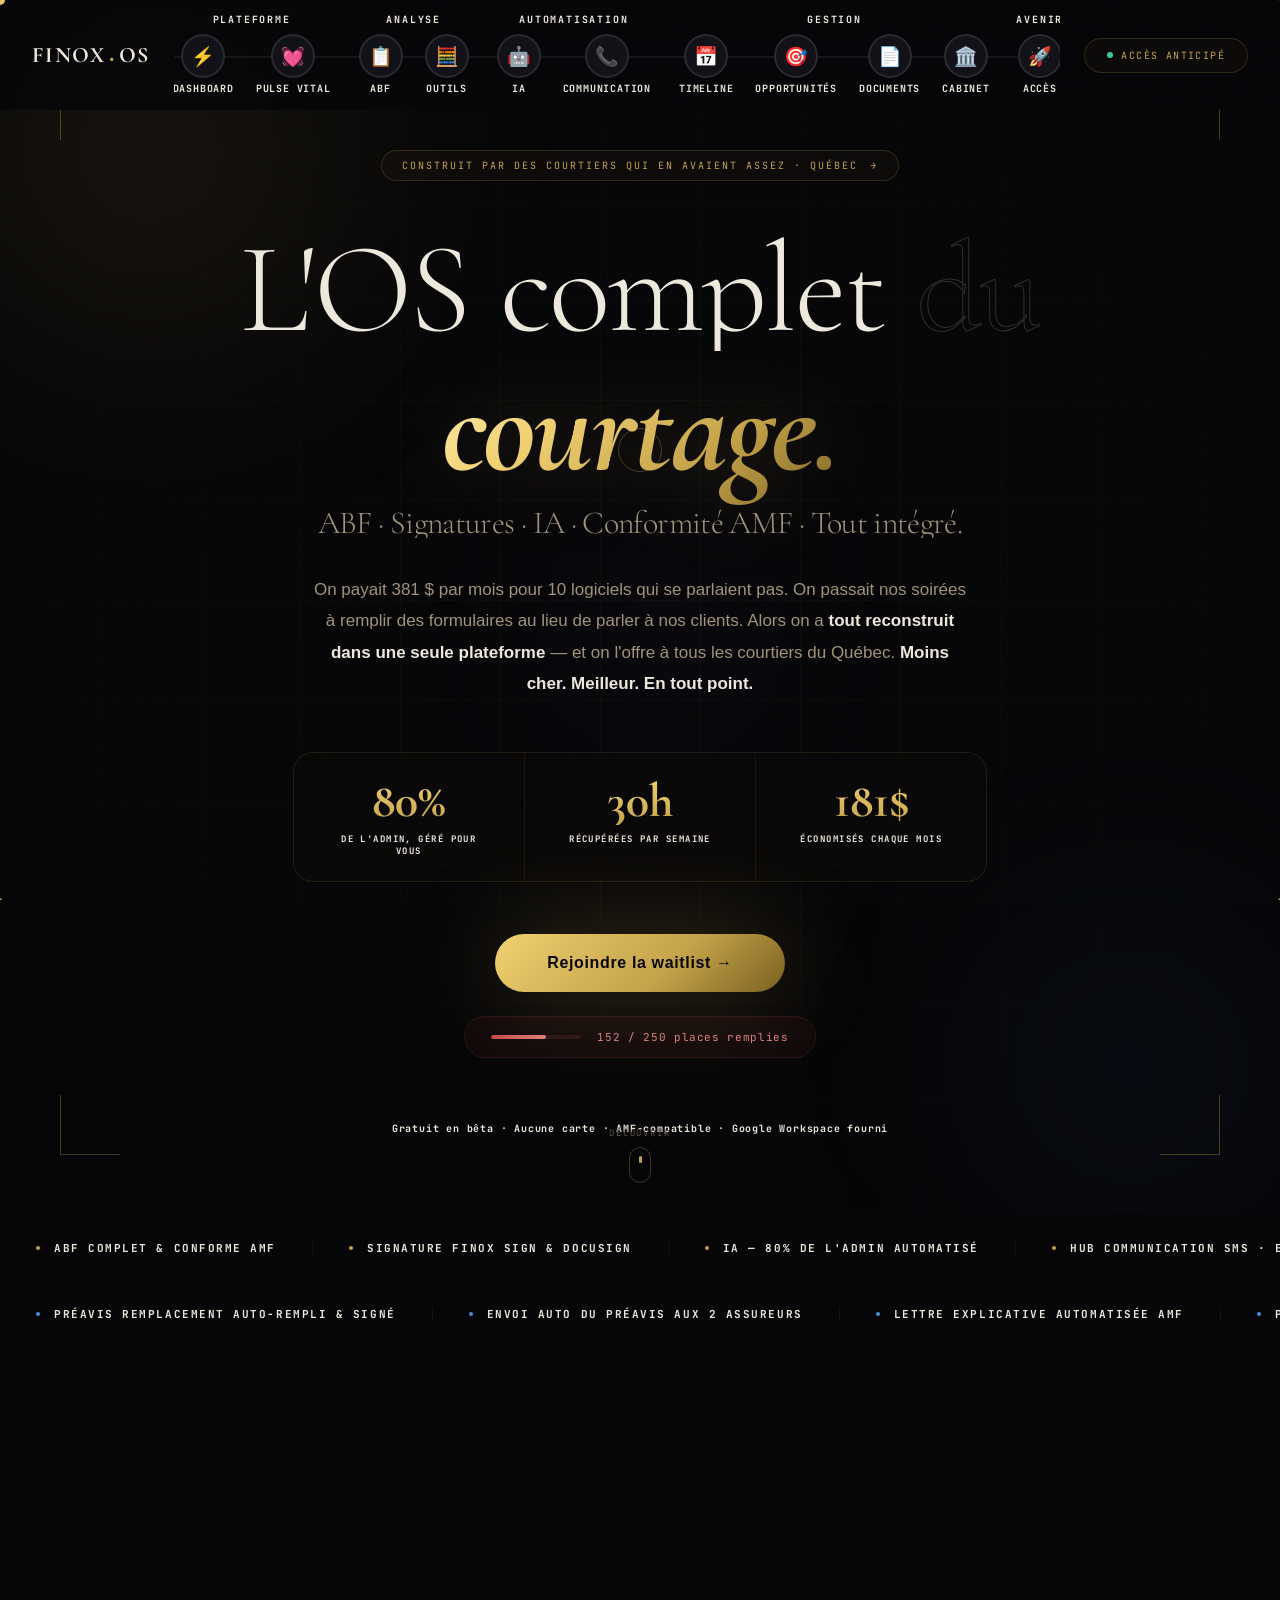
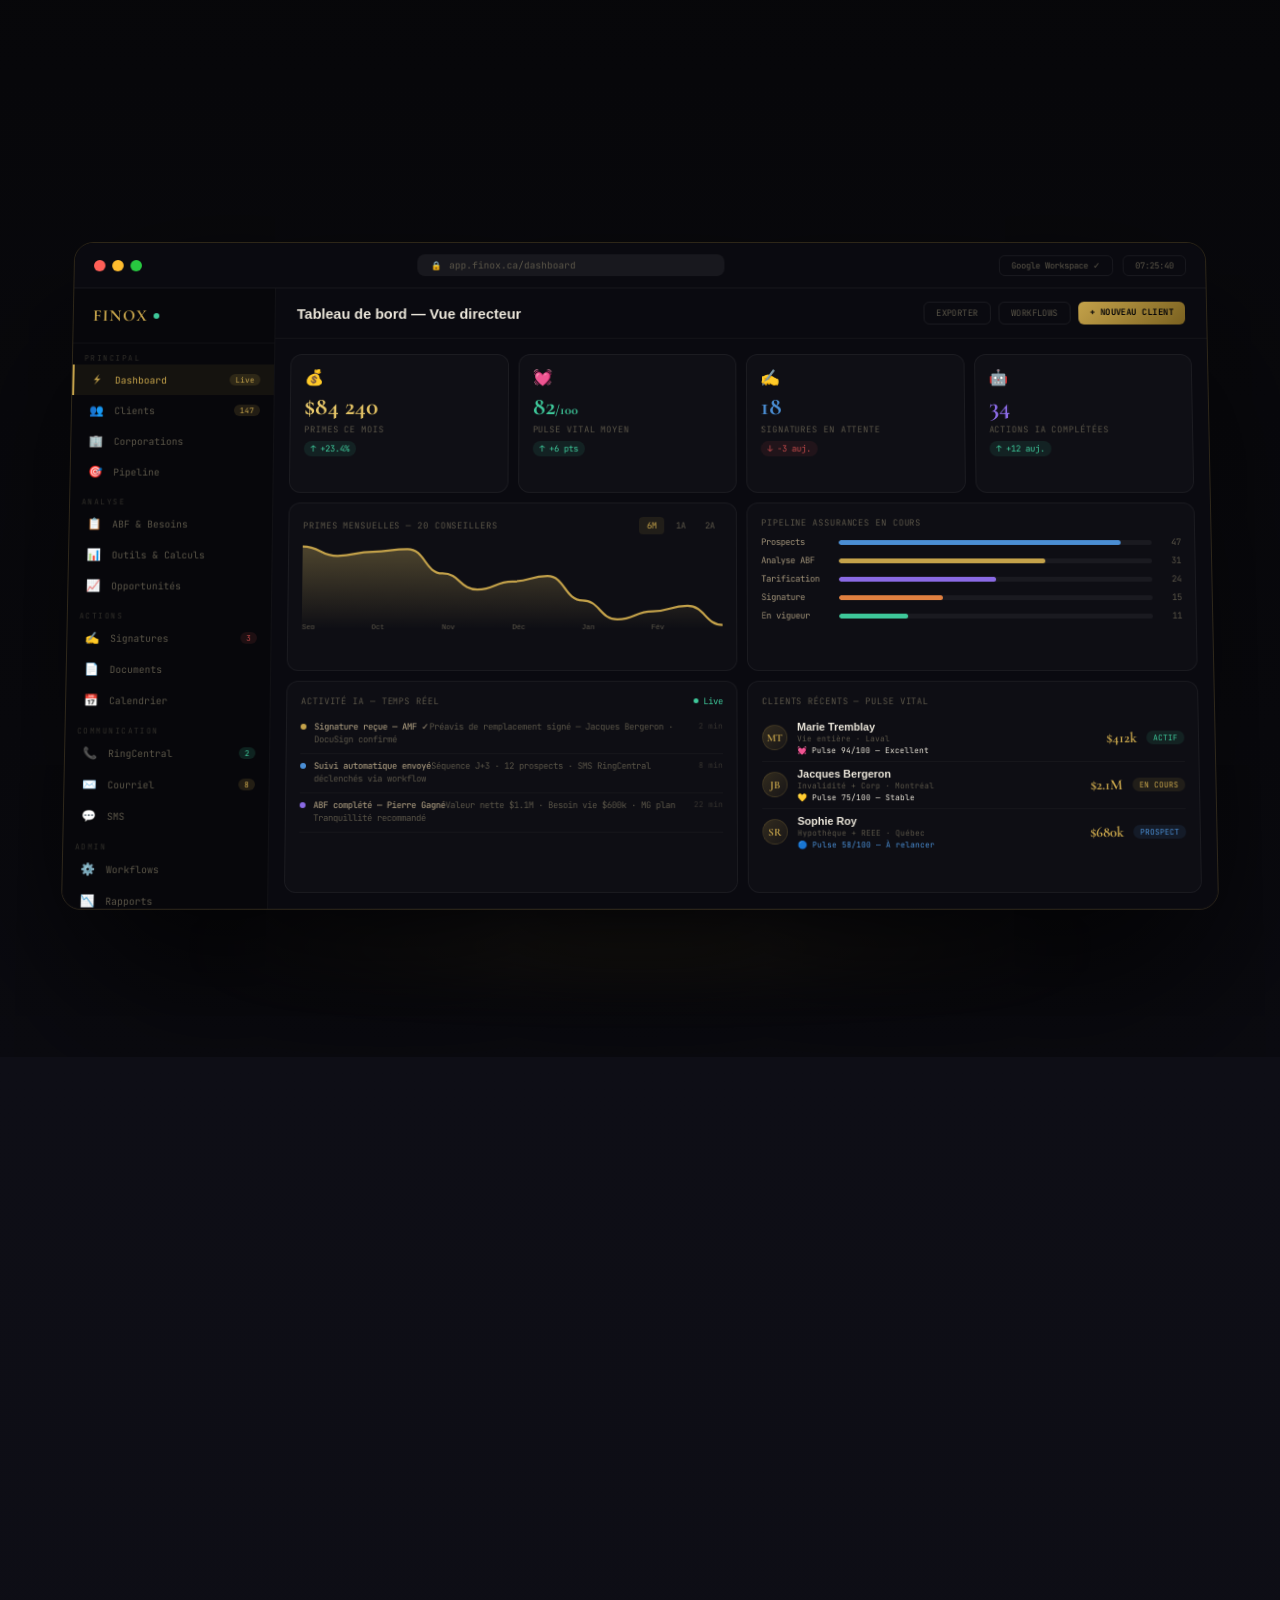
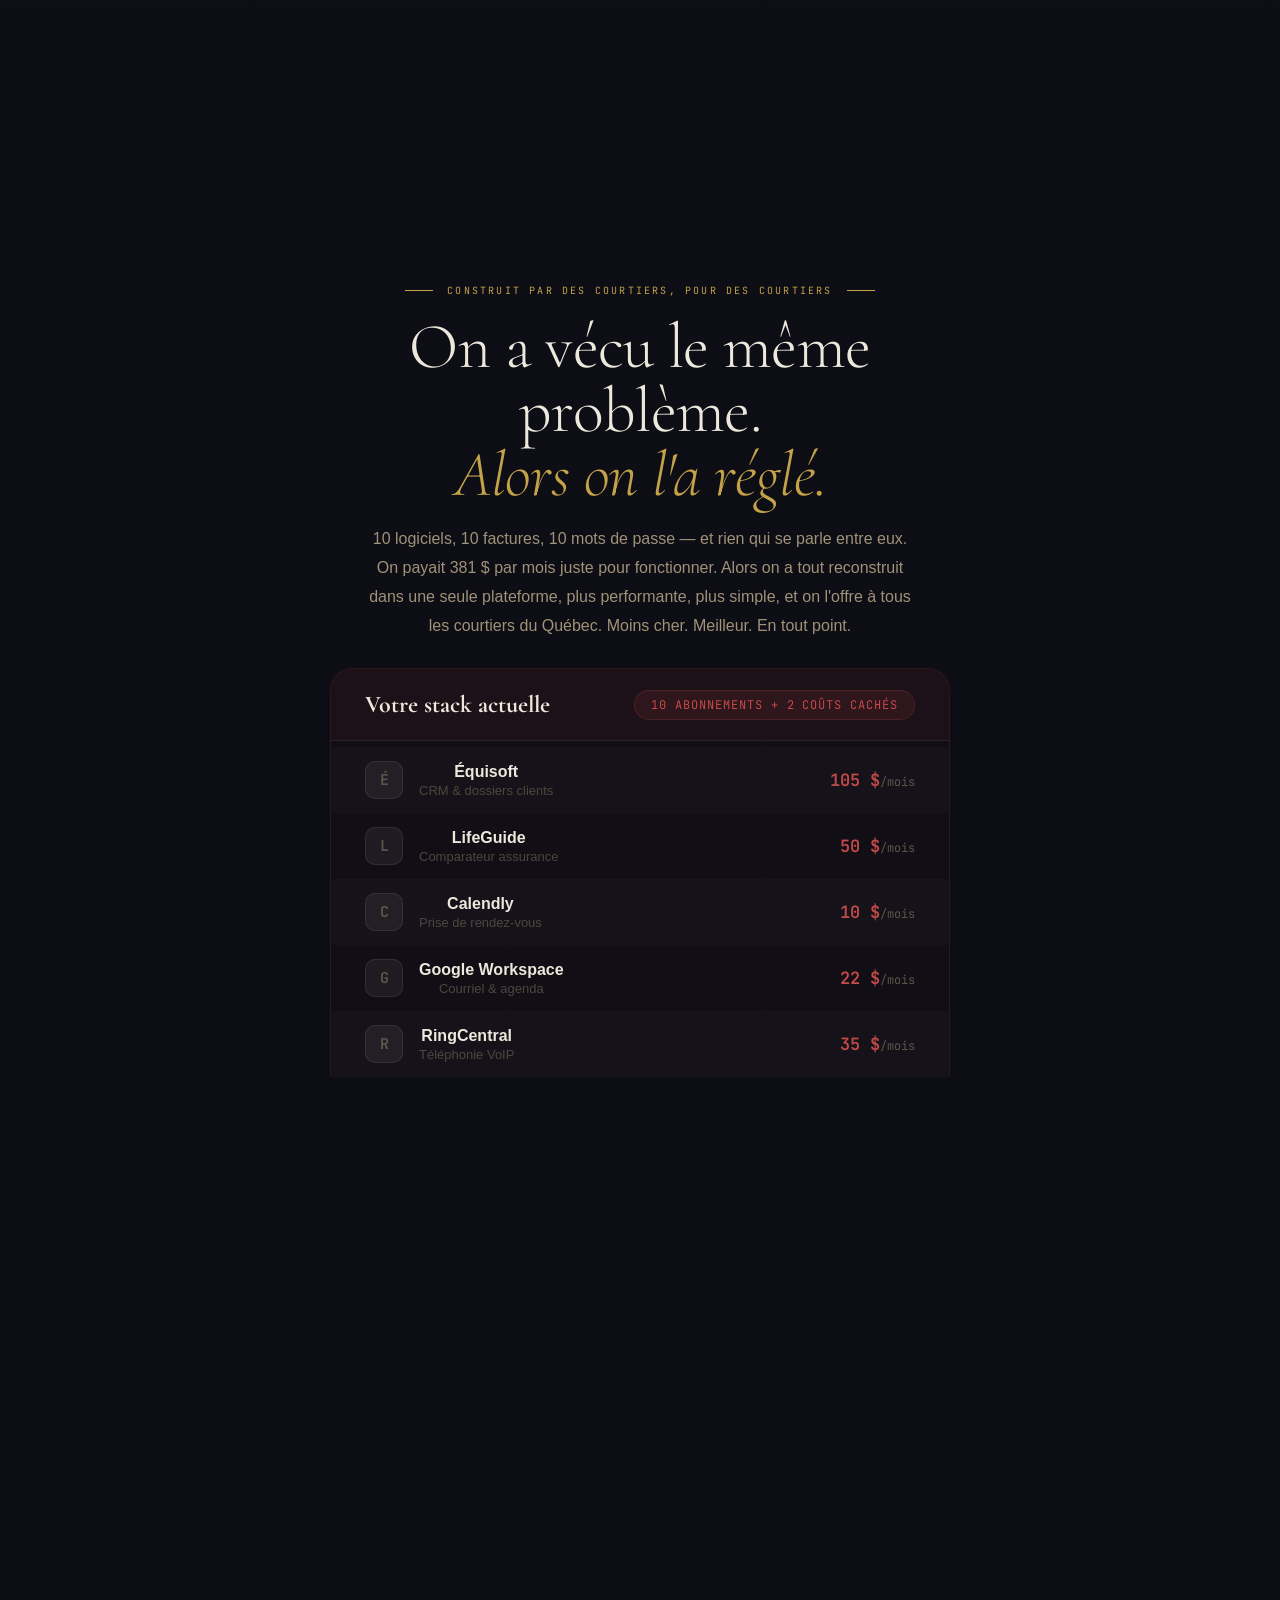
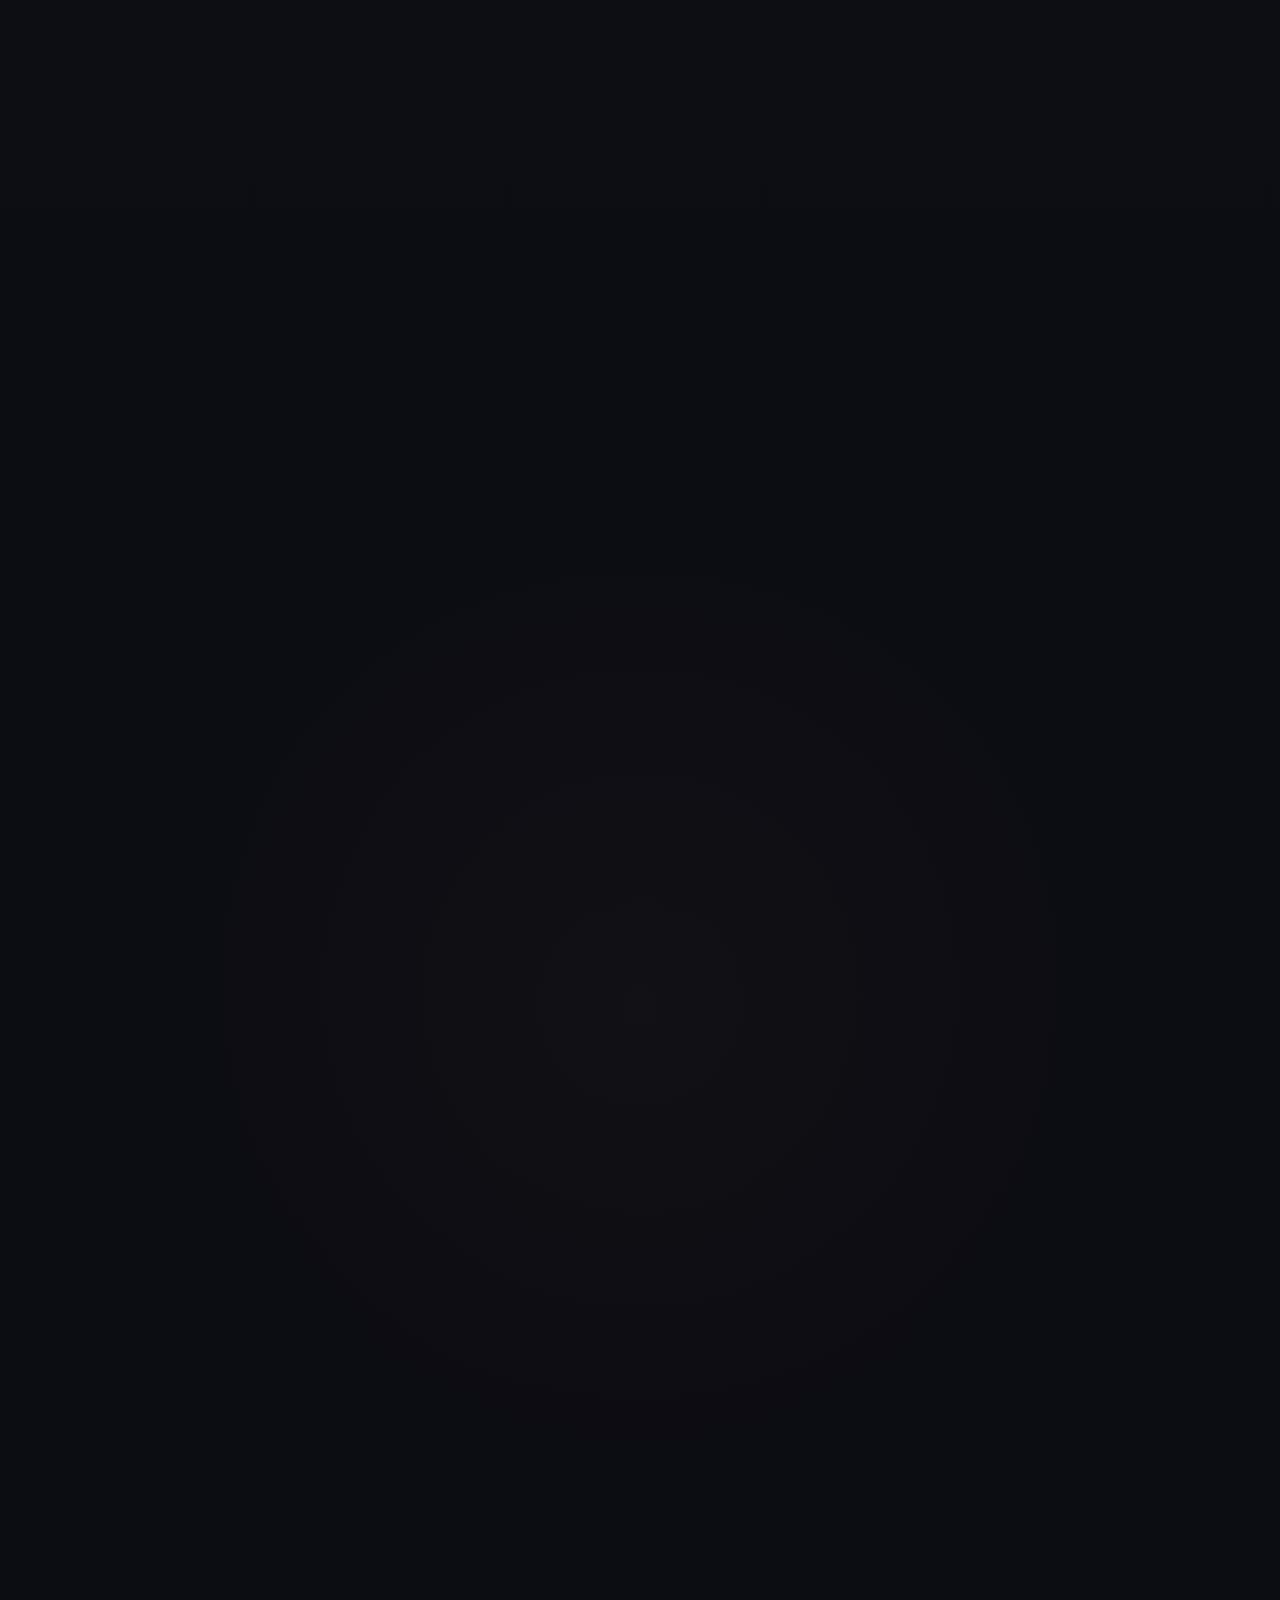
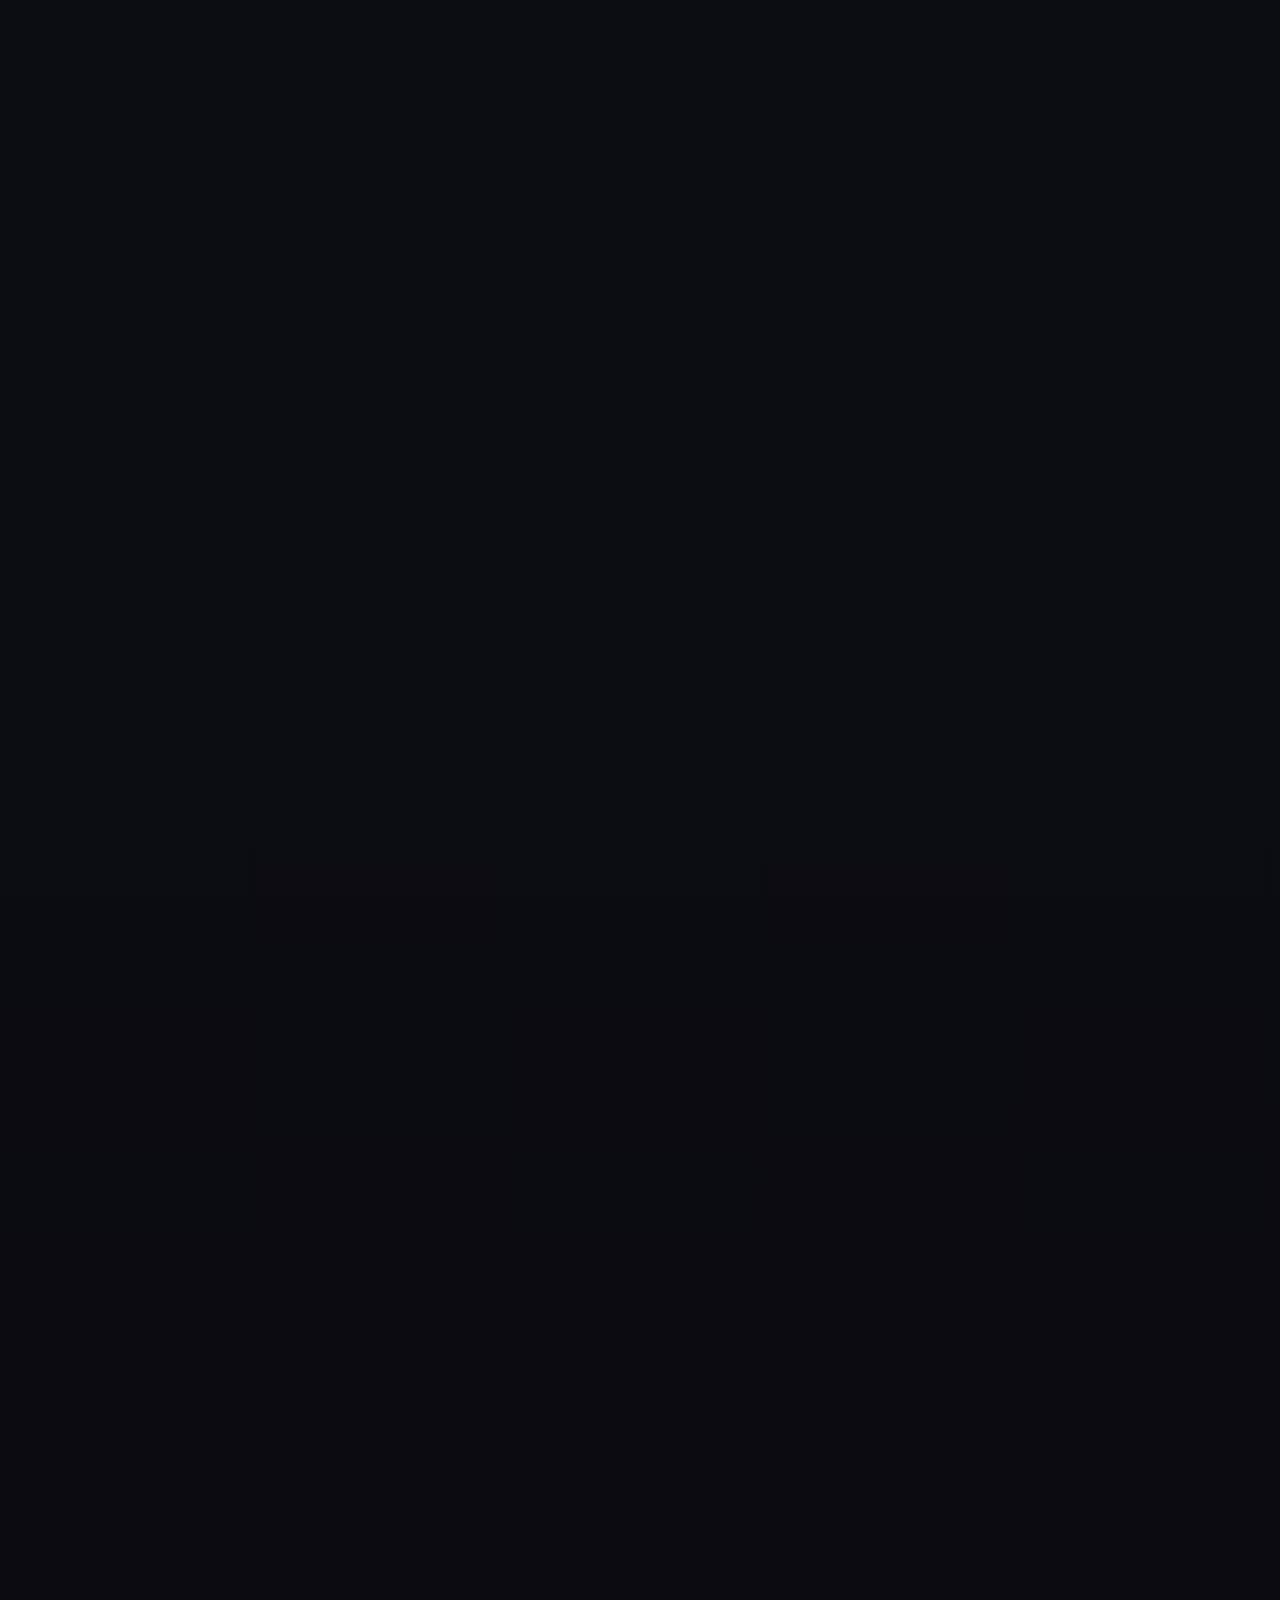
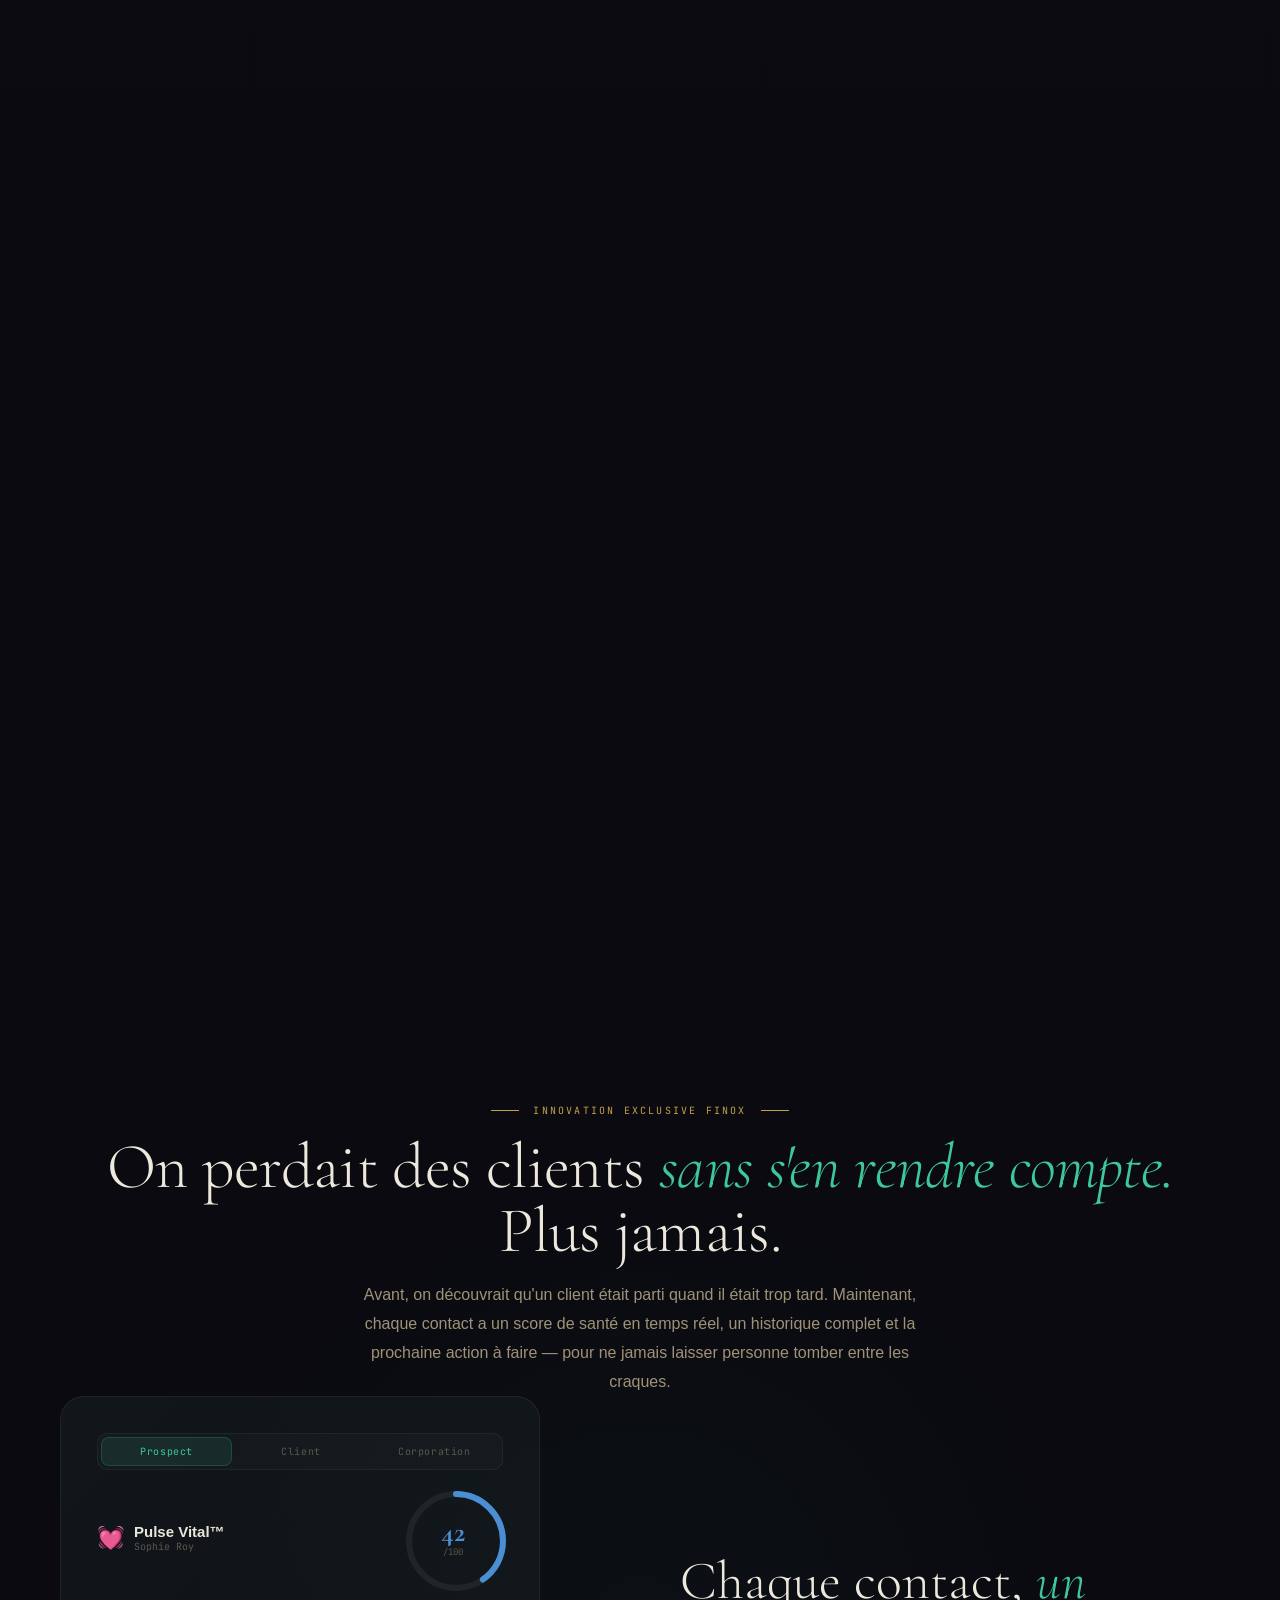
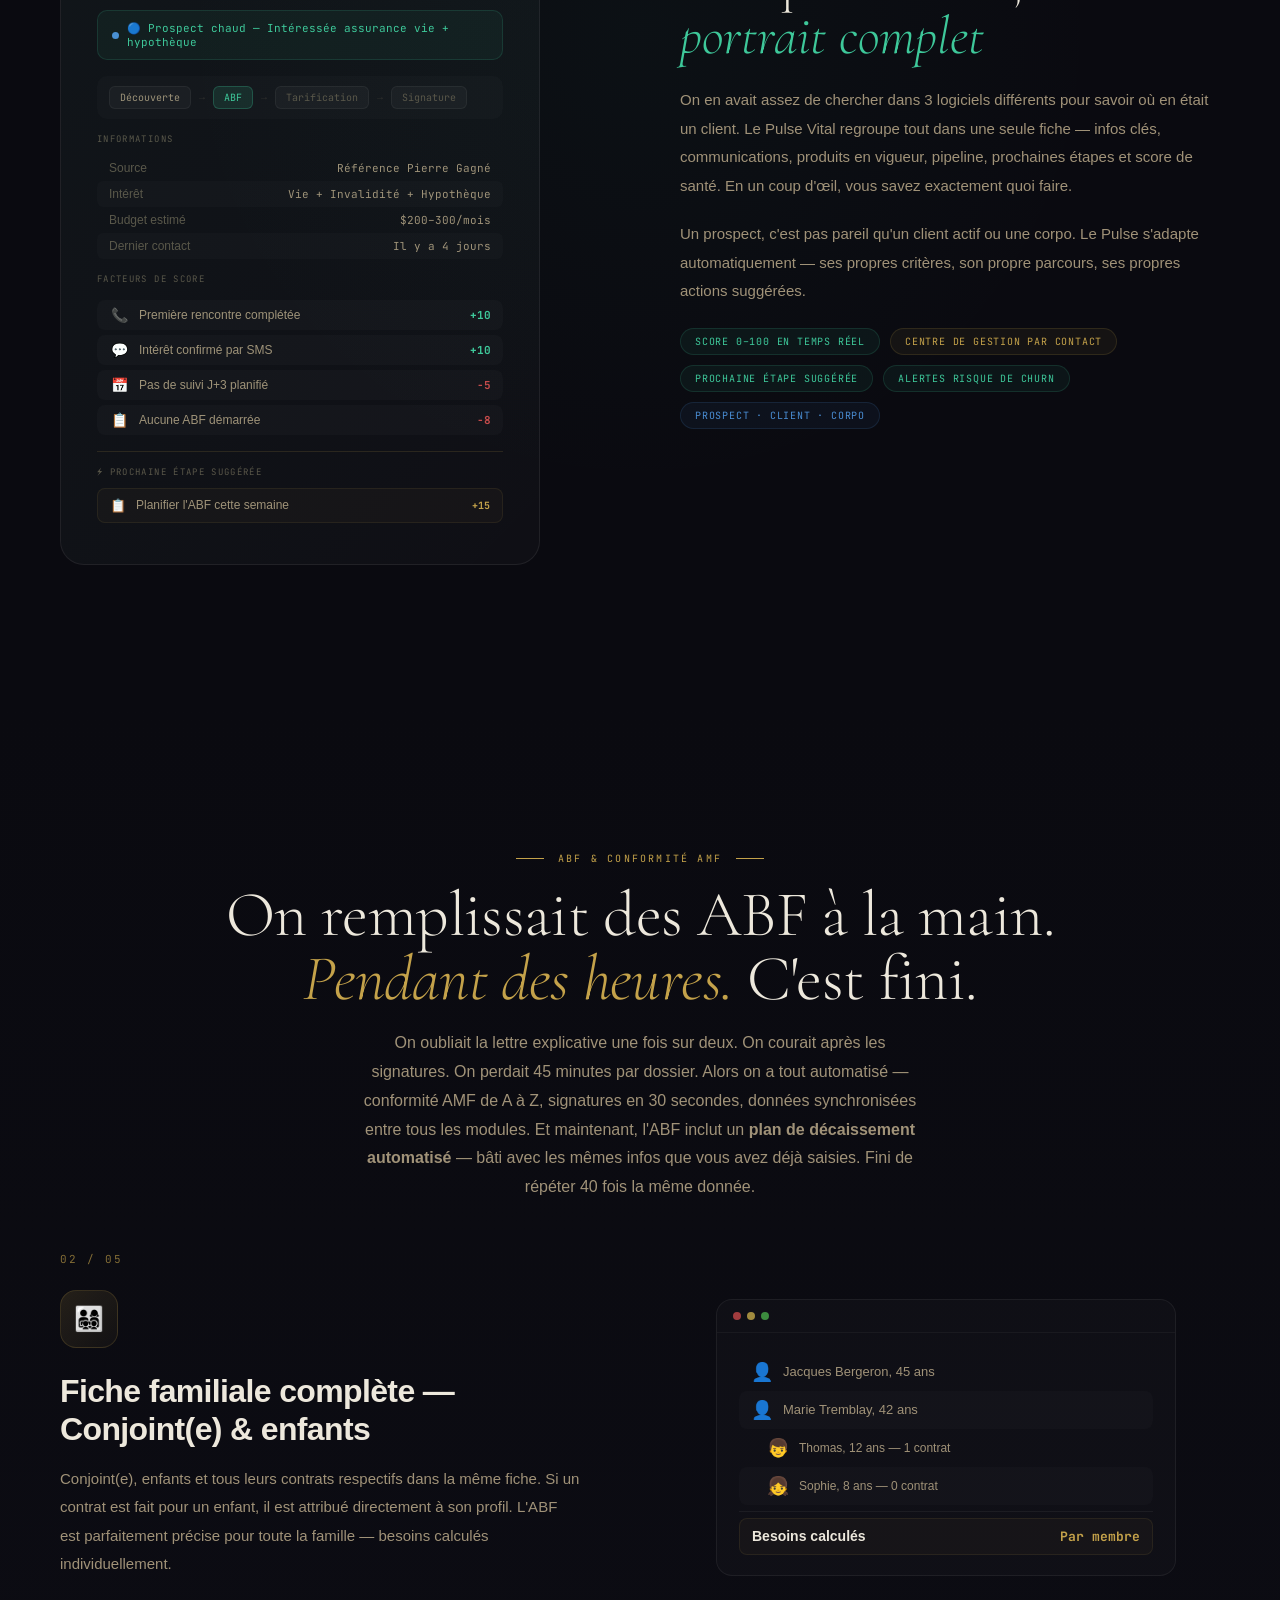
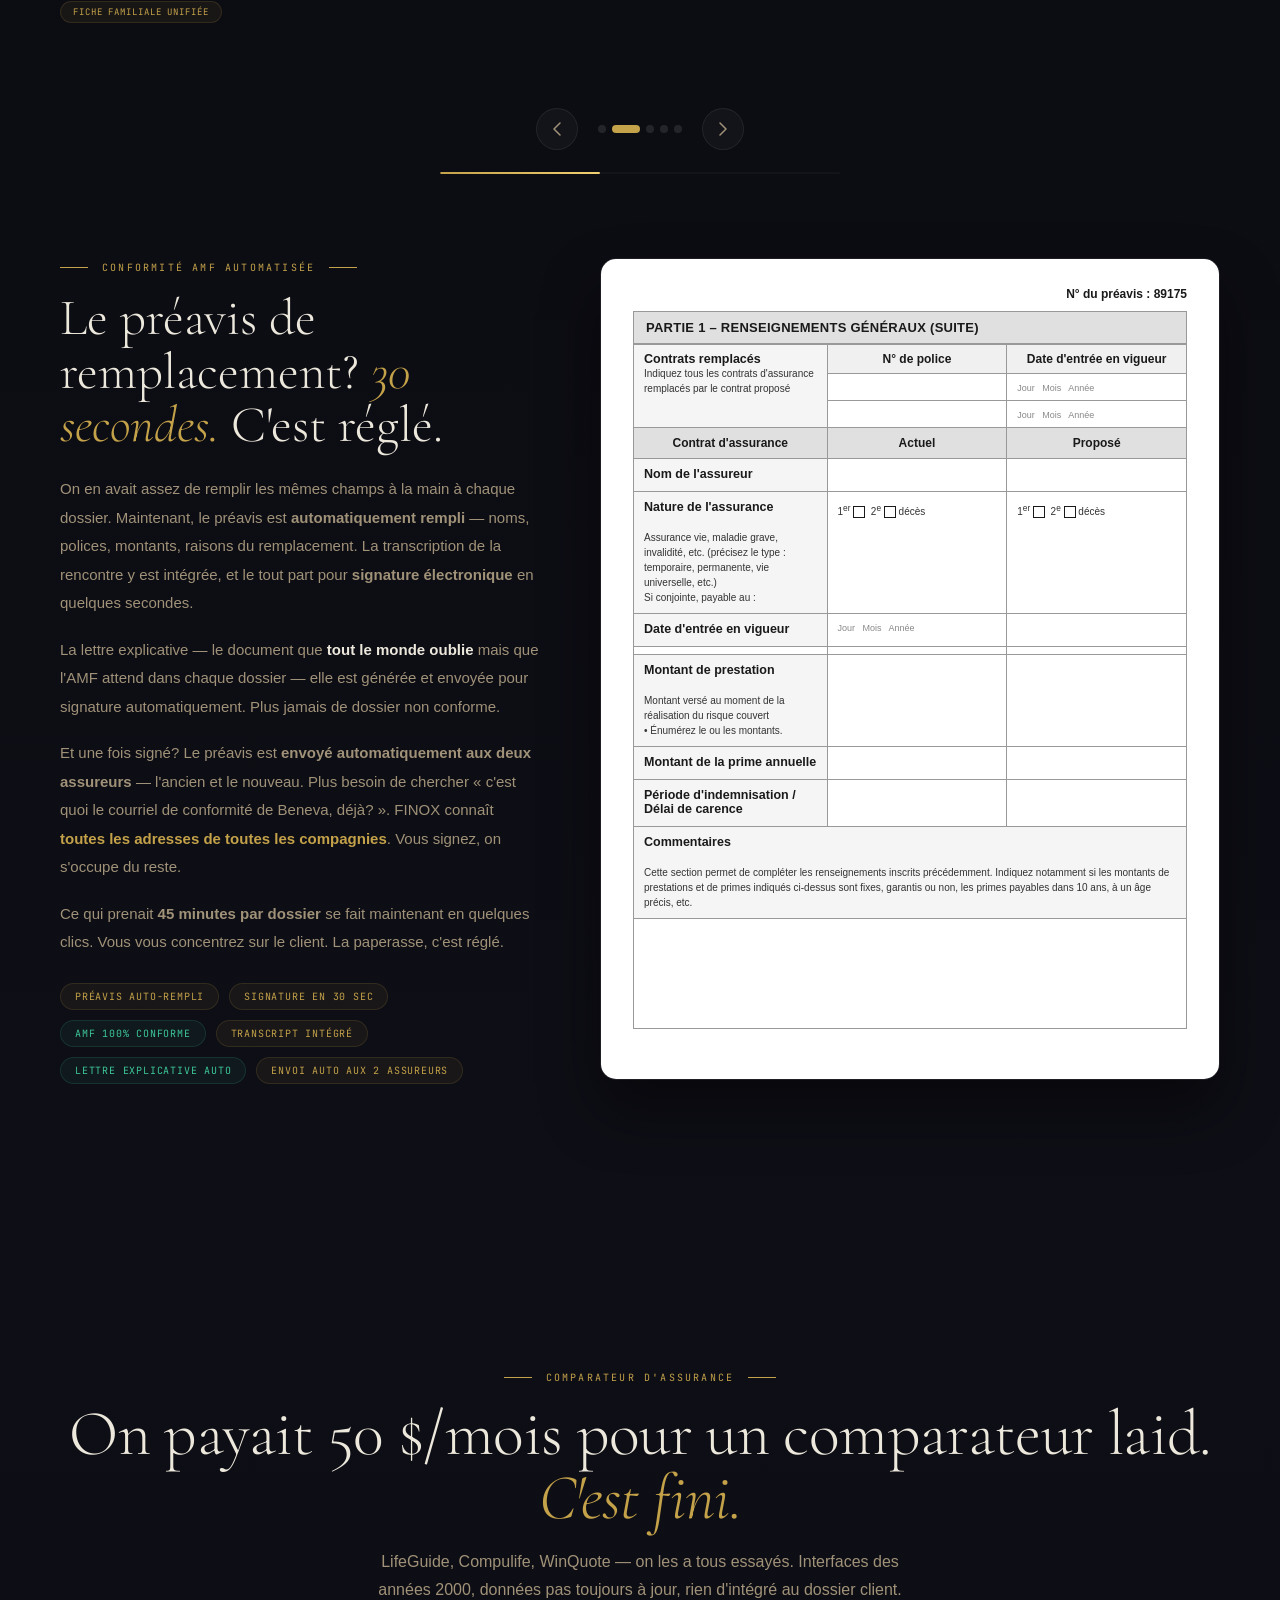
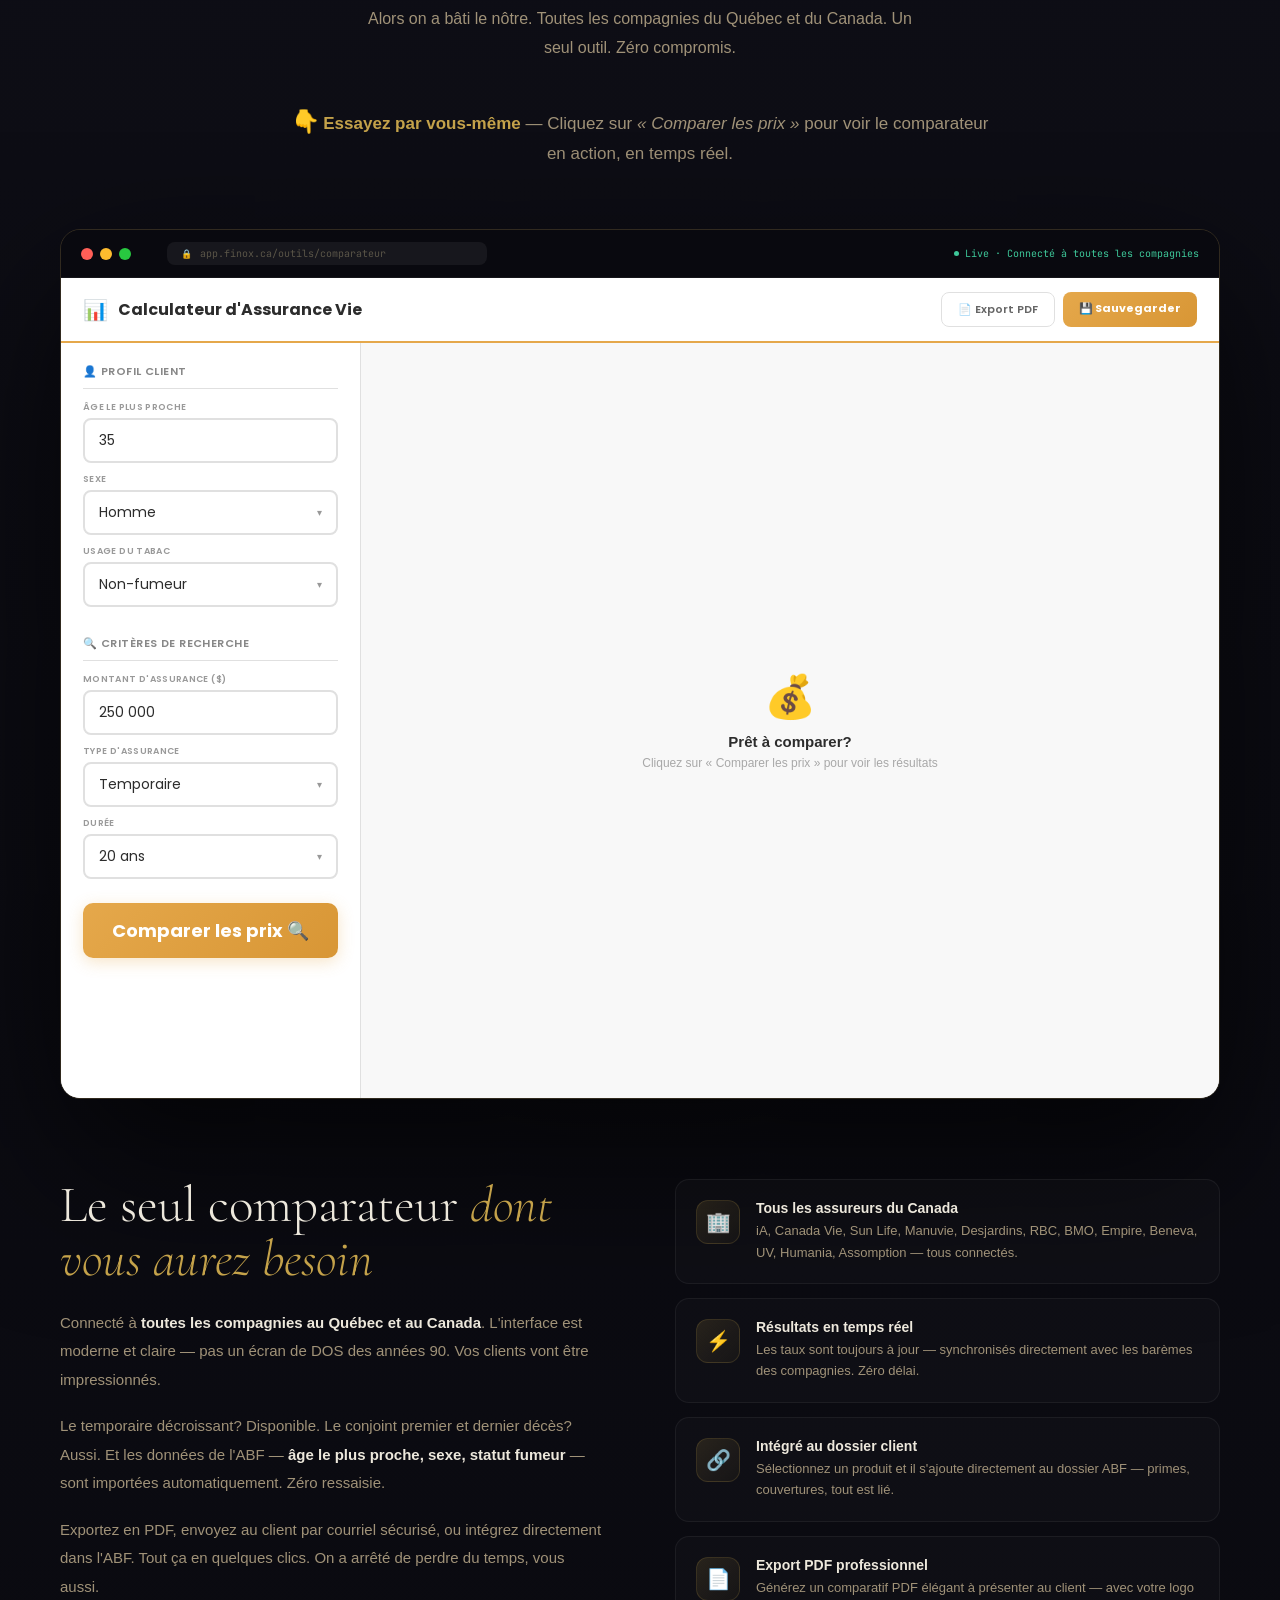
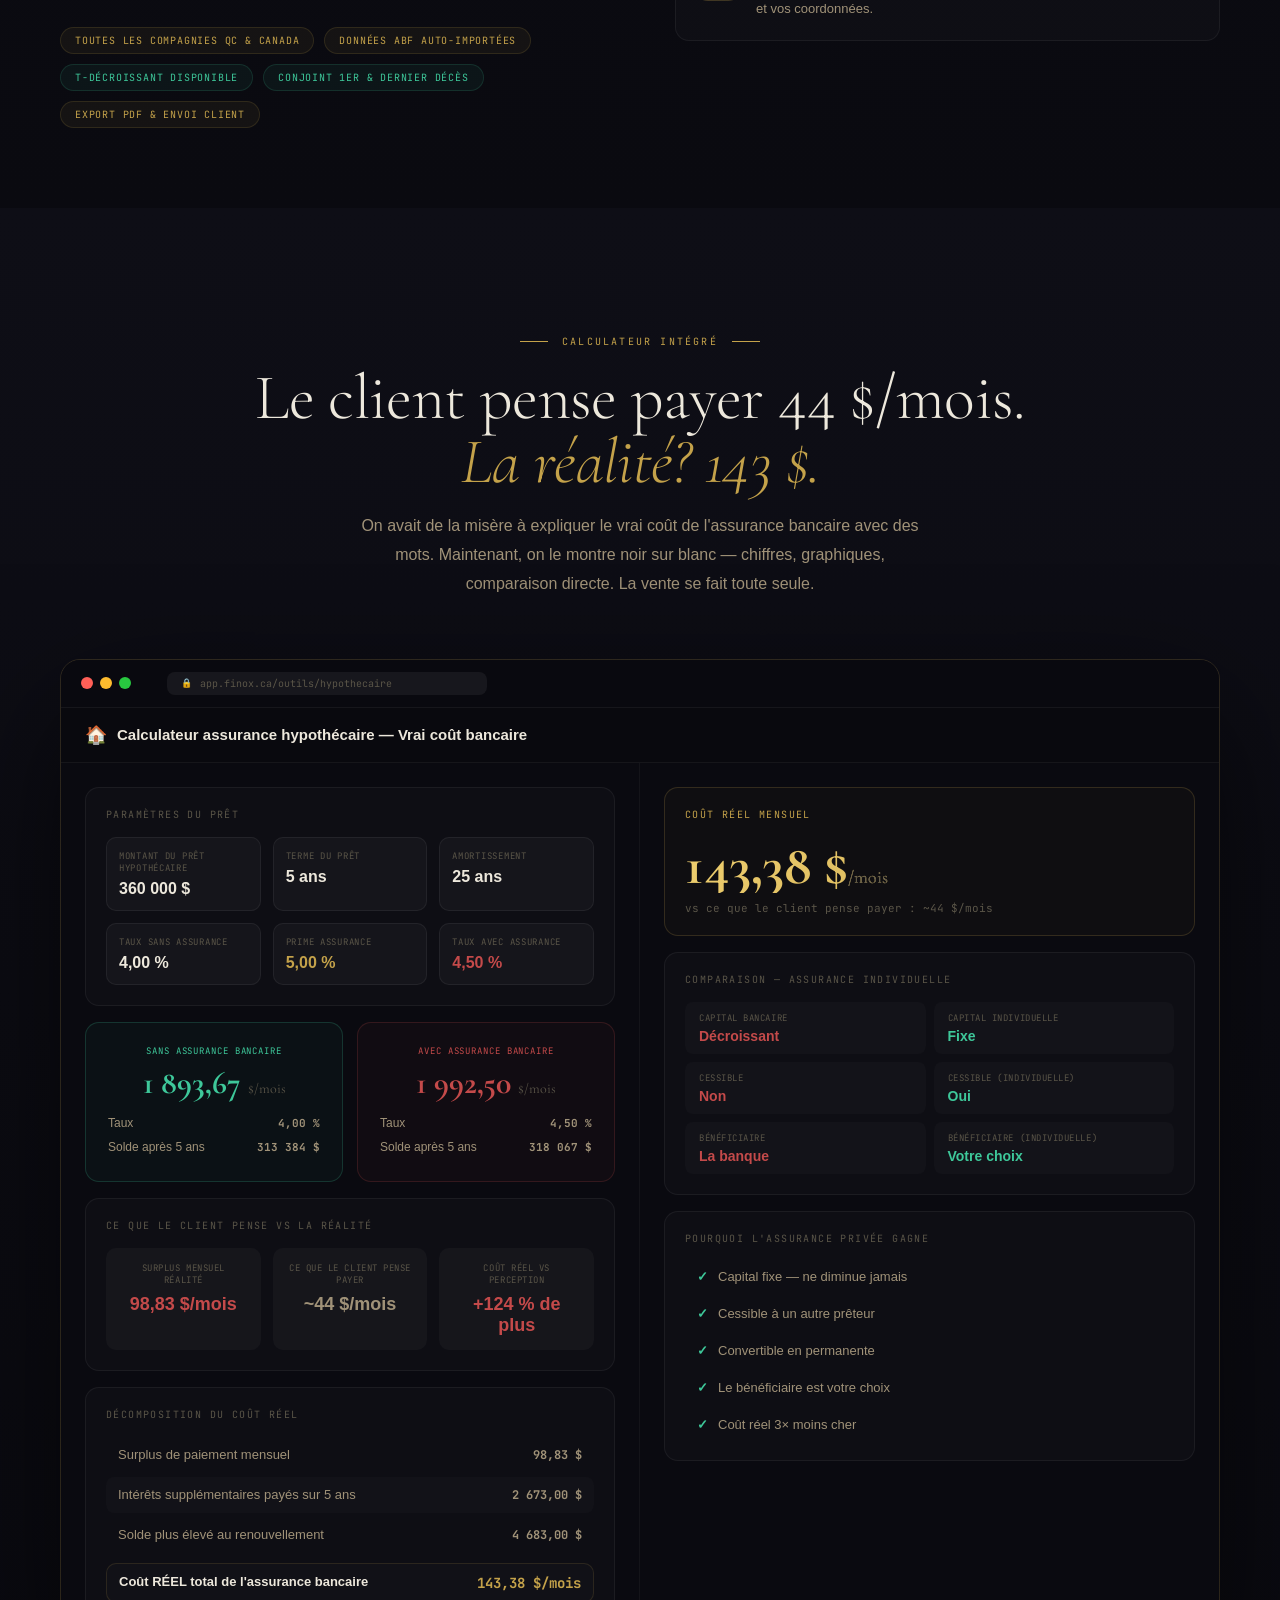
==== commit c8434d88: "Ajout adjointe + temps conseiller au comparatif, fix scroll timing - Ajout rangée "Adjointe administ" ====
--- a/index.html
+++ b/index.html
@@ -381,7 +381,7 @@
           <div class="compare-card compare-old" id="compare-card-morph">
             <div class="compare-card-header old" id="compare-card-hdr">
               <span class="compare-card-title">Votre stack actuelle</span>
-              <span class="compare-card-badge old">10 abonnements</span>
+              <span class="compare-card-badge old">10 abonnements + 2 coûts cachés</span>
             </div>
             <div class="compare-rows" id="compare-rows-wrap">
               <div class="compare-row">
@@ -464,10 +464,24 @@
                 </div>
                 <span class="compare-price">19 $<small>/mois</small></span>
               </div>
+              <div class="compare-row">
+                <div class="compare-app">
+                  <span class="compare-logo-fallback">👩‍💼</span>
+                  <div class="compare-name-wrap"><span class="compare-name">Adjointe administrative</span><span class="compare-role">Saisie, suivis, relances manuelles</span></div>
+                </div>
+                <span class="compare-price">3 500 $<small>/mois</small></span>
+              </div>
+              <div class="compare-row">
+                <div class="compare-app">
+                  <span class="compare-logo-fallback">⏱</span>
+                  <div class="compare-name-wrap"><span class="compare-name">Temps du conseiller</span><span class="compare-role">~30h/sem de tâches admin à 50 $/h</span></div>
+                </div>
+                <span class="compare-price">6 500 $<small>/mois</small></span>
+              </div>
             </div>
             <div class="compare-total old" id="compare-total-bar">
-              <span class="compare-total-txt">Total mensuel</span>
-              <span class="compare-total-price old">381 $<small>/mois</small></span>
+              <span class="compare-total-txt">Total mensuel réel</span>
+              <span class="compare-total-price old">10 381 $<small>/mois</small></span>
             </div>
           </div>
 
@@ -502,9 +516,9 @@
           <!-- Pricing (below circle, fades in last) -->
           <div class="compare-finox-pricing-wrap" id="compare-finox-pricing-wrap">
             <span class="finox-brand-price">200 $<small>/mois</small></span>
-            <span class="finox-brand-savings">Économisez 181 $/mois</span>
-            <span class="finox-brand-savings-annual">soit 2 172 $ par année</span>
-            <span class="finox-brand-sub">Tout inclus. Une seule plateforme.</span>
+            <span class="finox-brand-savings">Économisez 10 181 $/mois</span>
+            <span class="finox-brand-savings-annual">soit 122 172 $ par année</span>
+            <span class="finox-brand-sub">Tout inclus. Une seule plateforme. Zéro perte de temps.</span>
           </div>
         </div>
       </div>
--- a/styles.css
+++ b/styles.css
@@ -316,8 +316,8 @@
 .compare-section{padding:0;background:linear-gradient(to bottom,var(--s2),var(--s1));overflow:visible;position:relative}
 .compare-section::before{content:'';position:absolute;top:50%;left:50%;transform:translate(-50%,-50%);width:1200px;height:1200px;background:radial-gradient(circle,rgba(196,162,74,.03),transparent 55%);pointer-events:none}
 /* Scroll container — 600vh for plenty of reading time */
-.compare-scroll-outer{height:600vh;position:relative}
-.compare-scroll-sticky{position:sticky;top:0;height:100vh;display:flex;align-items:center;justify-content:center;overflow:visible;box-sizing:border-box;padding-top:80px}
+.compare-scroll-outer{height:700vh;position:relative;padding-top:80vh}
+.compare-scroll-sticky{position:sticky;top:0;height:100vh;display:flex;align-items:flex-start;justify-content:center;overflow:hidden;box-sizing:border-box;padding-top:min(12vh,100px)}
 .compare-scroll-content{text-align:center;max-width:700px;padding:0 24px;width:100%}
 .compare-header-text{margin-bottom:28px}
 /* Stage */
@@ -1143,7 +1143,7 @@
   .dashboard-grid{grid-template-columns:1fr 1fr}
   .chart-card,.activity-card{grid-column:1/2}
   .pipeline-card,.clients-card{grid-column:2/3}
-  .compare-scroll-outer{height:500vh}
+  .compare-scroll-outer{height:600vh;padding-top:60vh}
   .compare-scroll-content{max-width:100%;padding:0 16px}
   .compare-card{max-width:100%}
   .compare-circle-wrap{width:260px;height:260px}
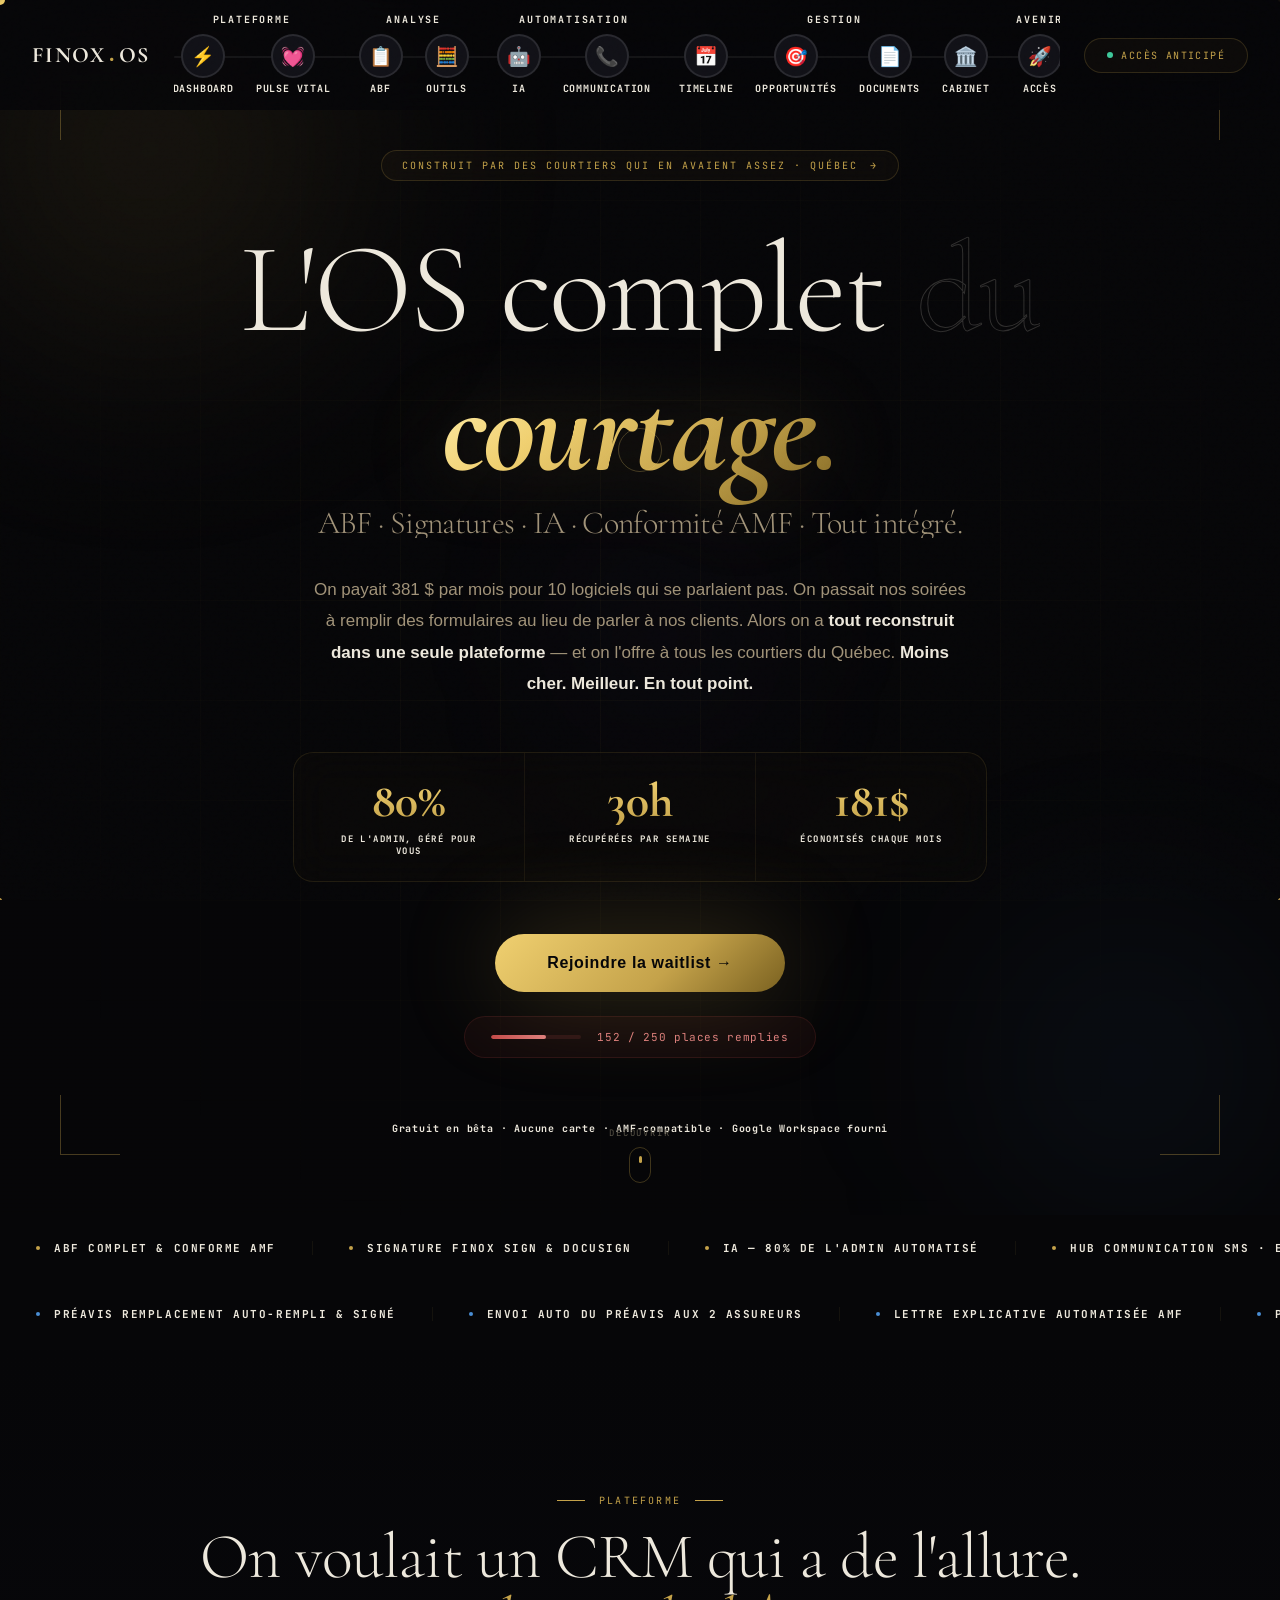
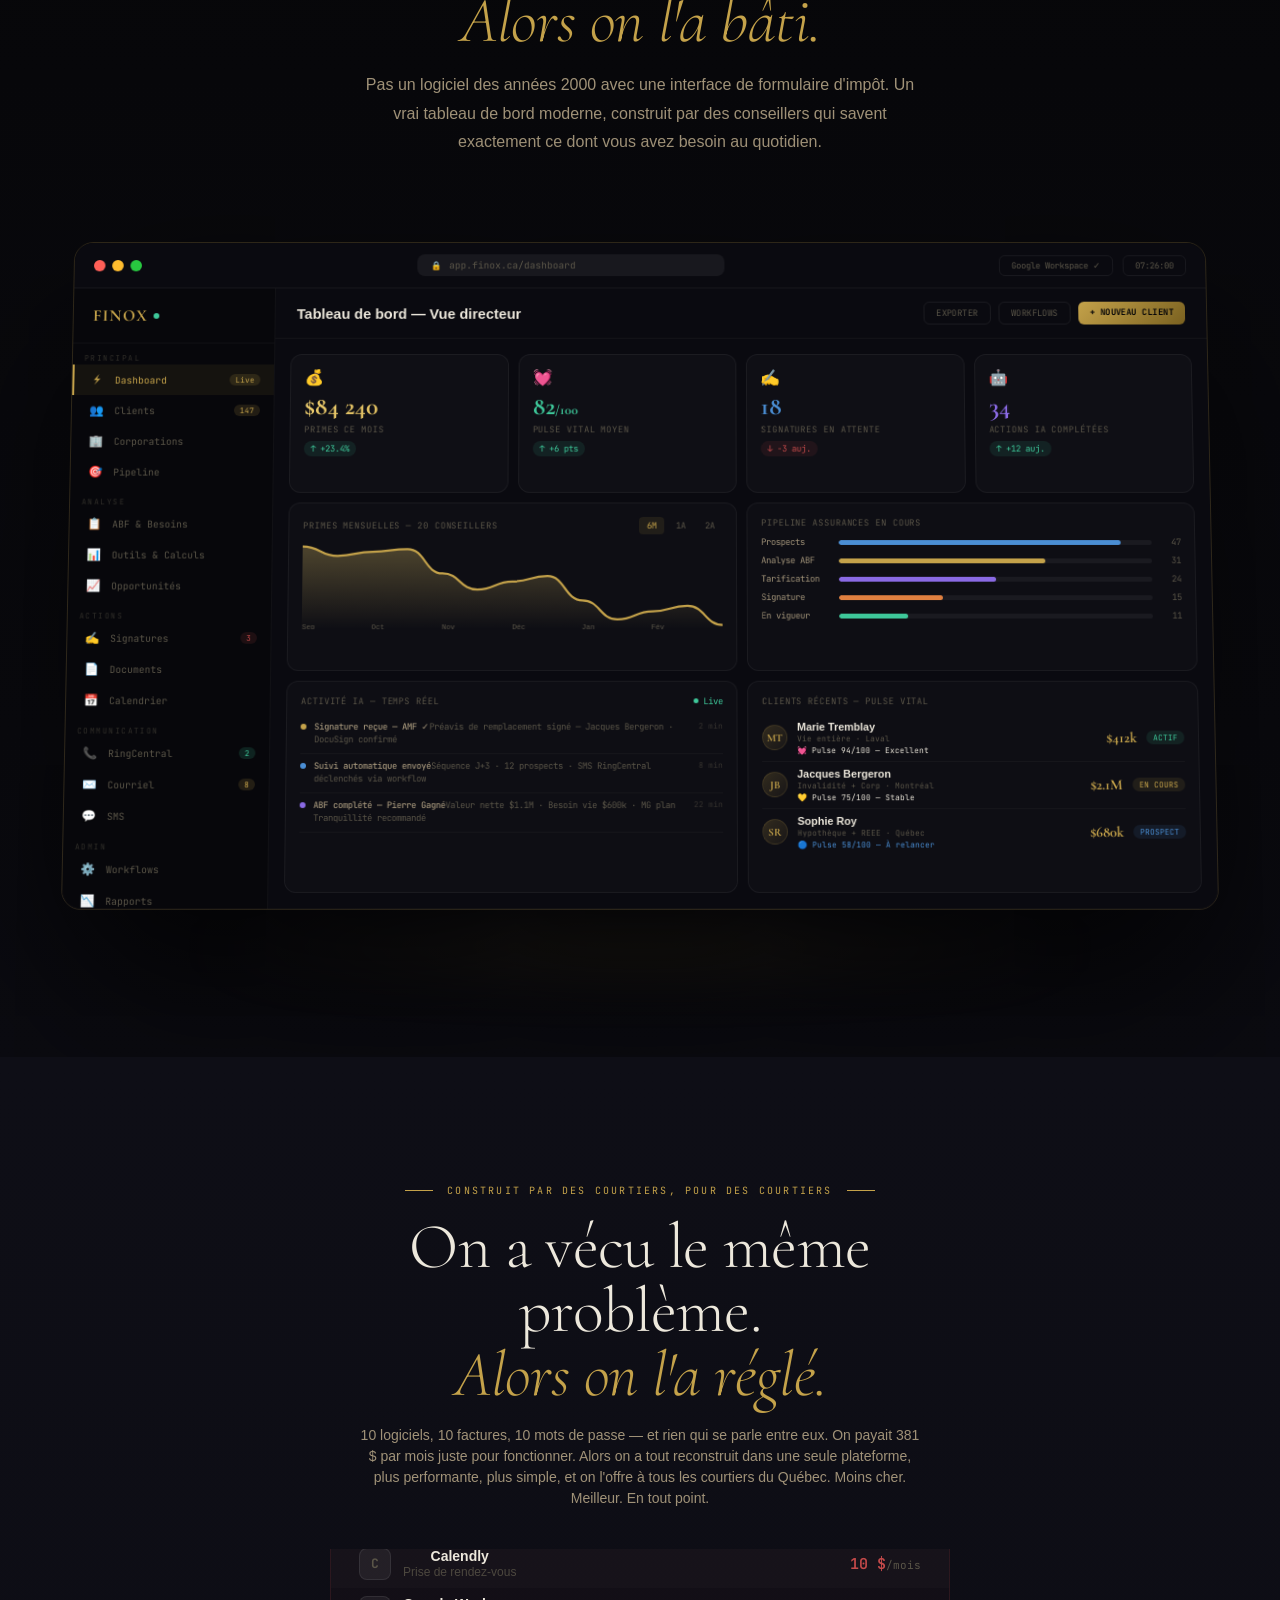
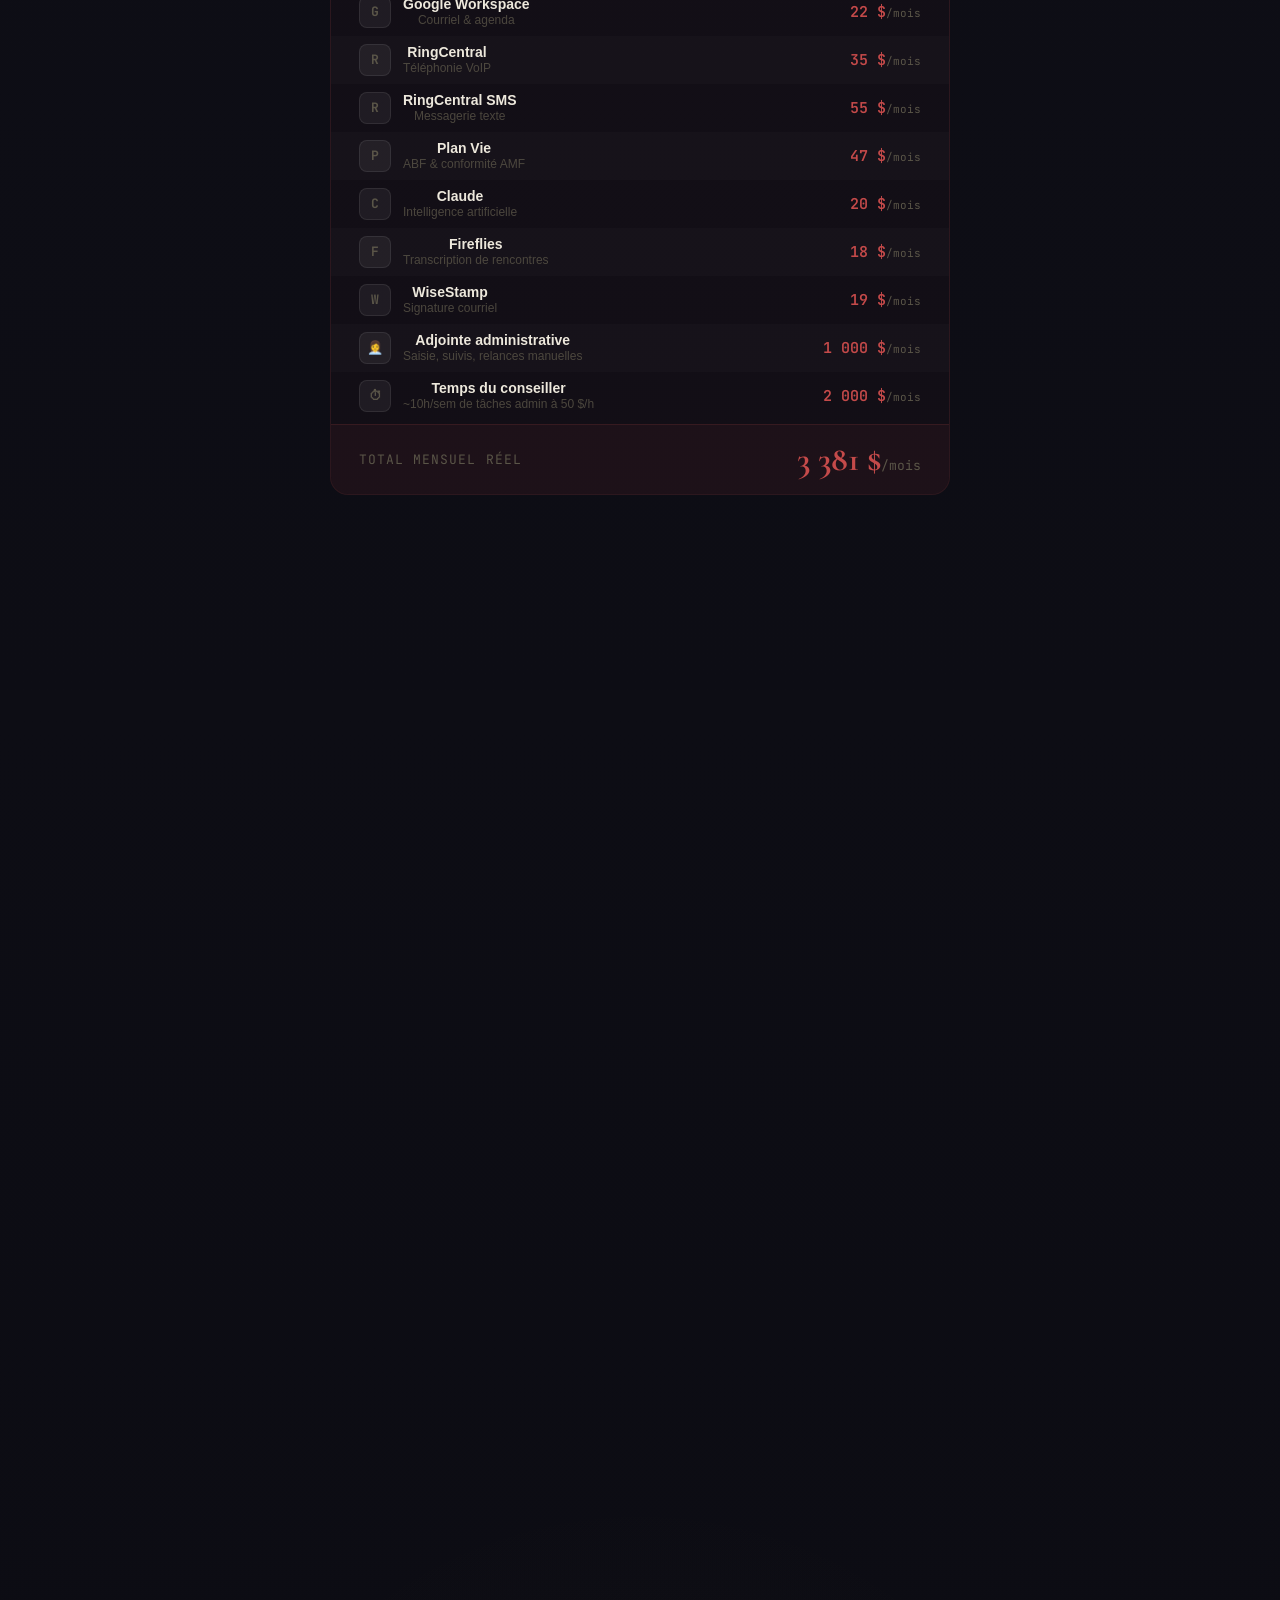
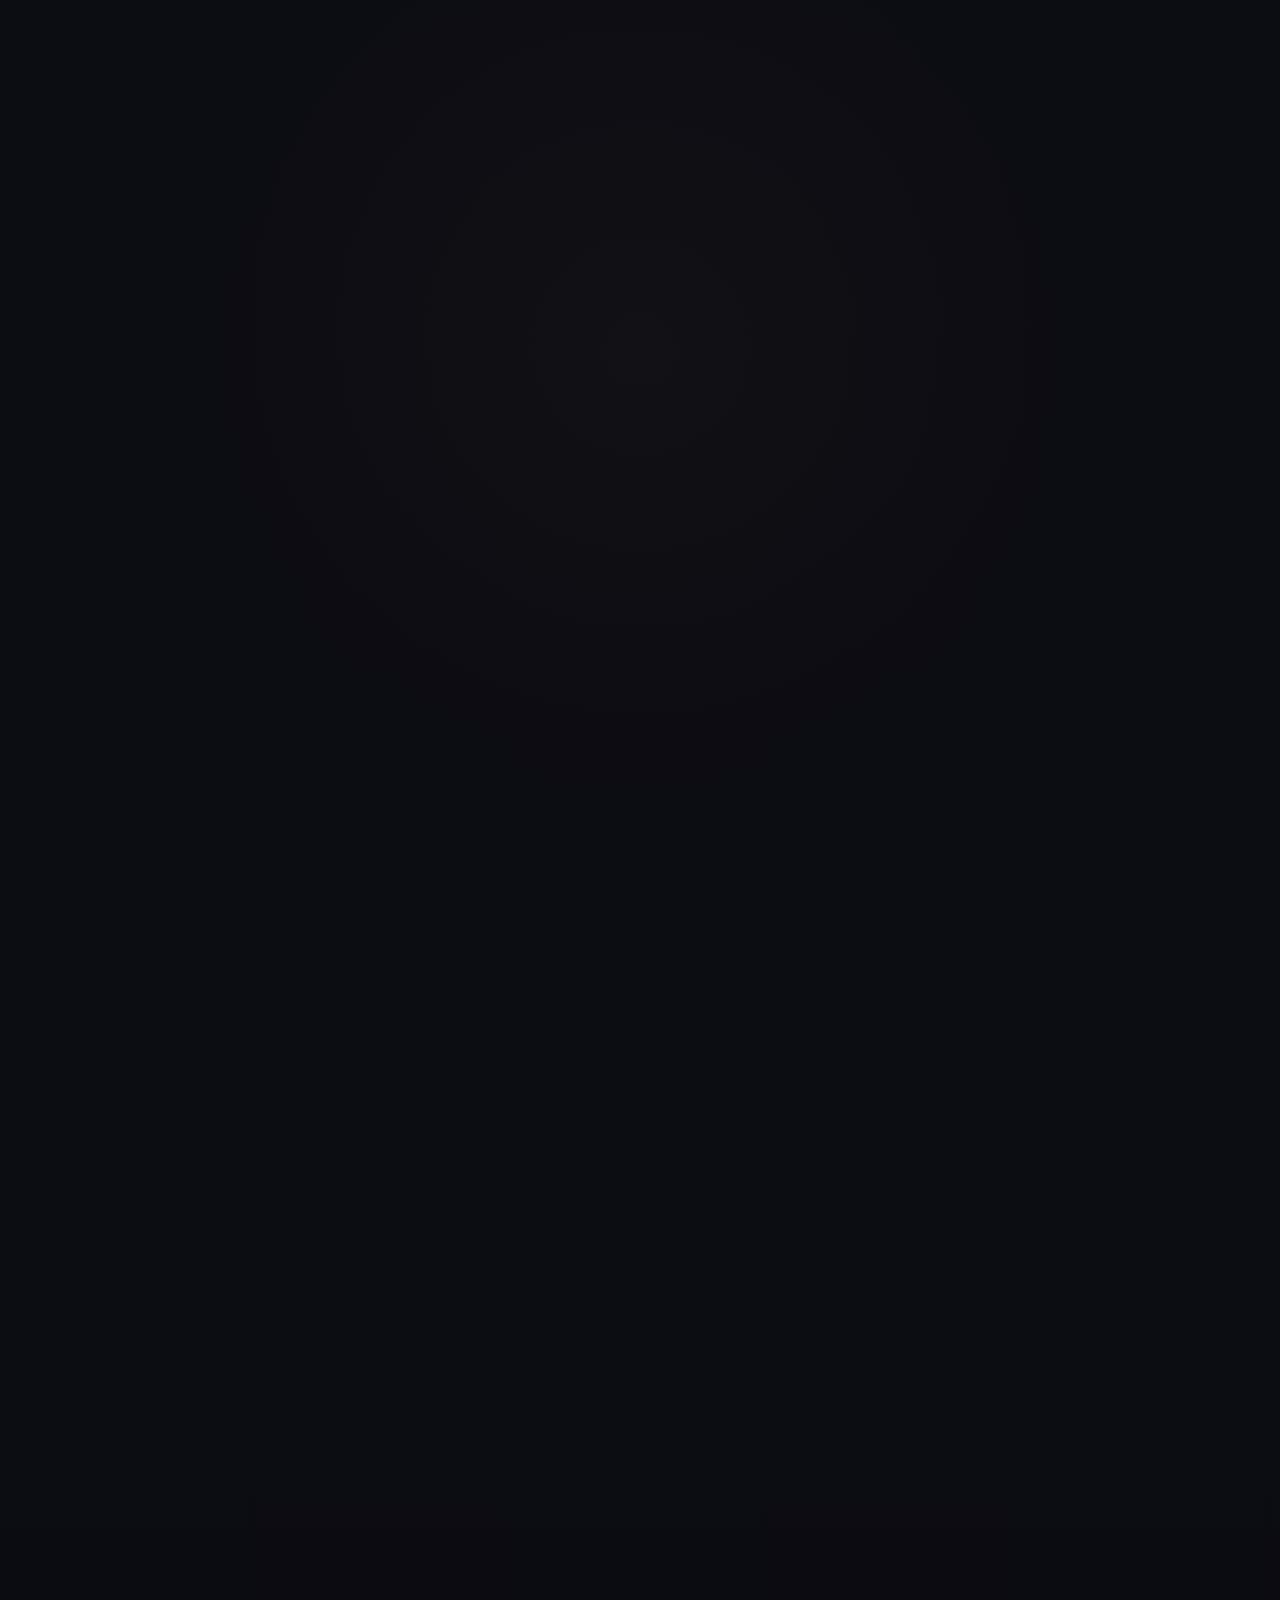
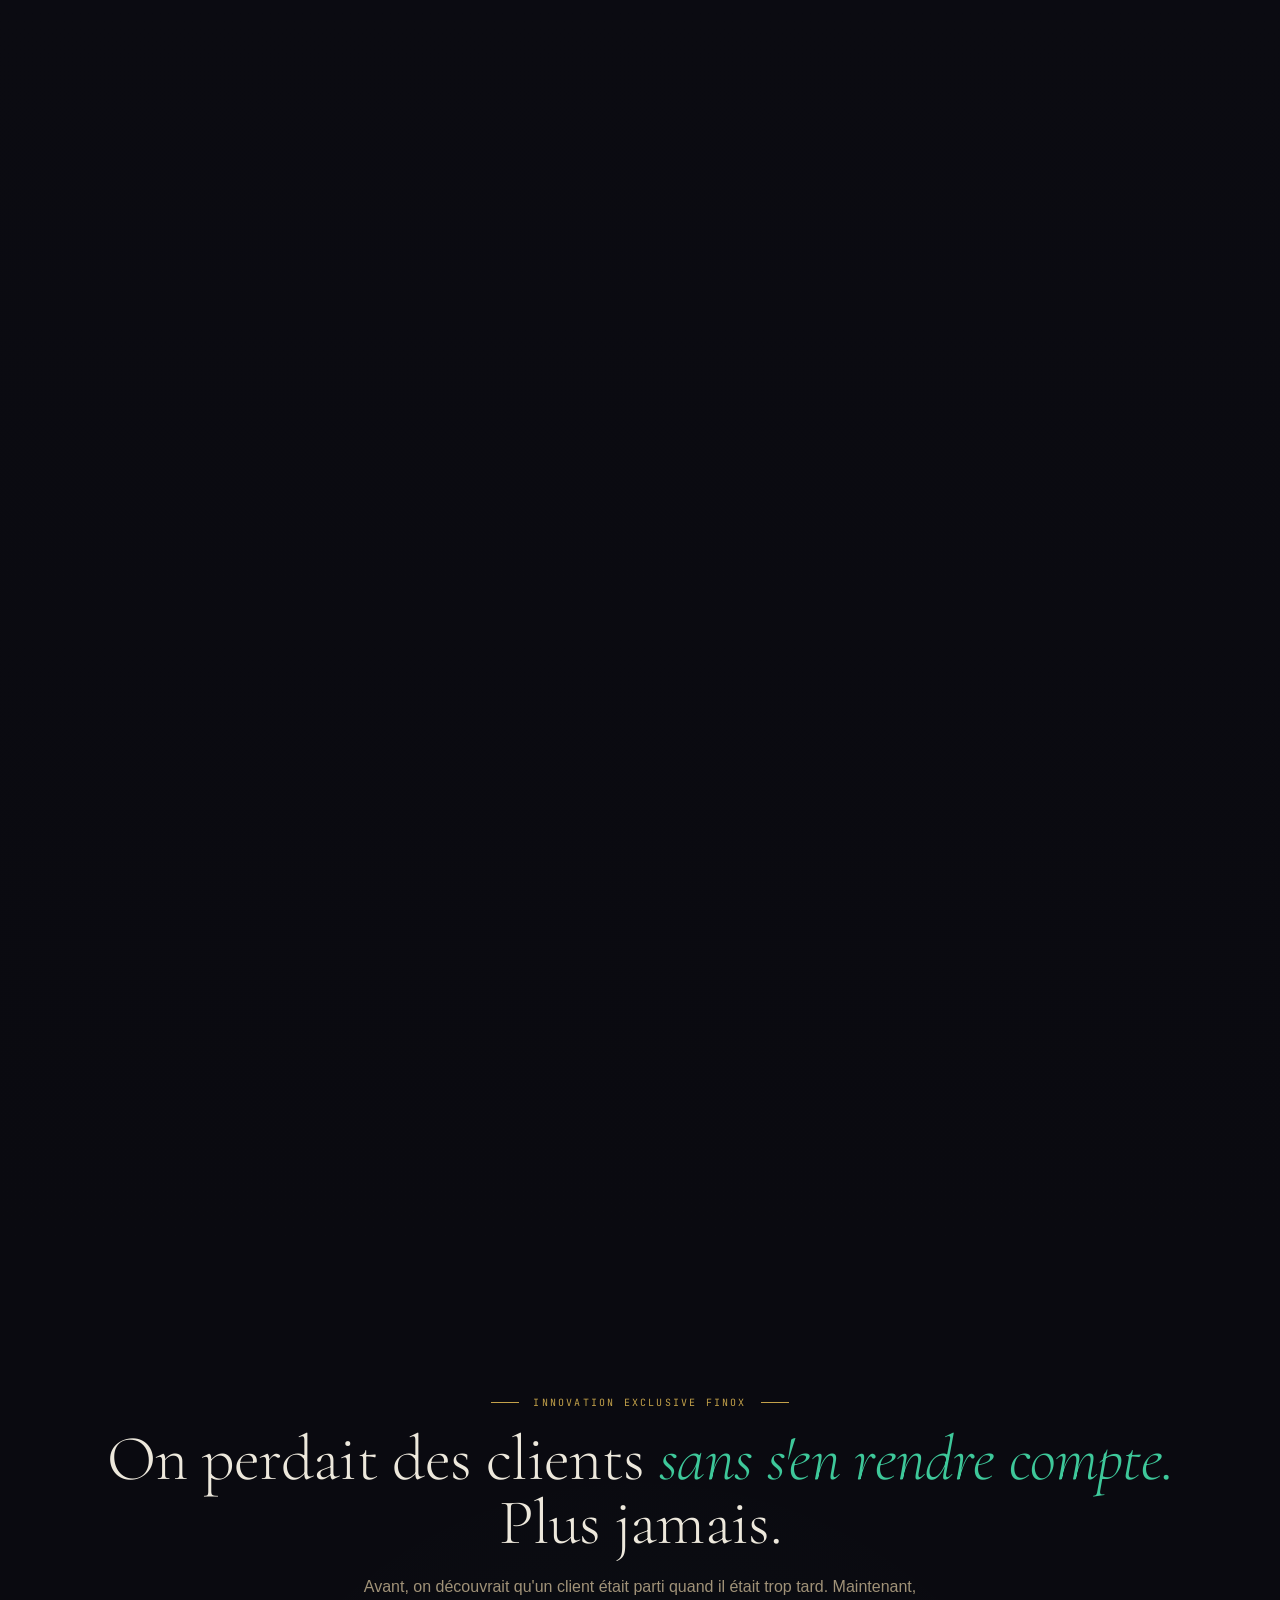
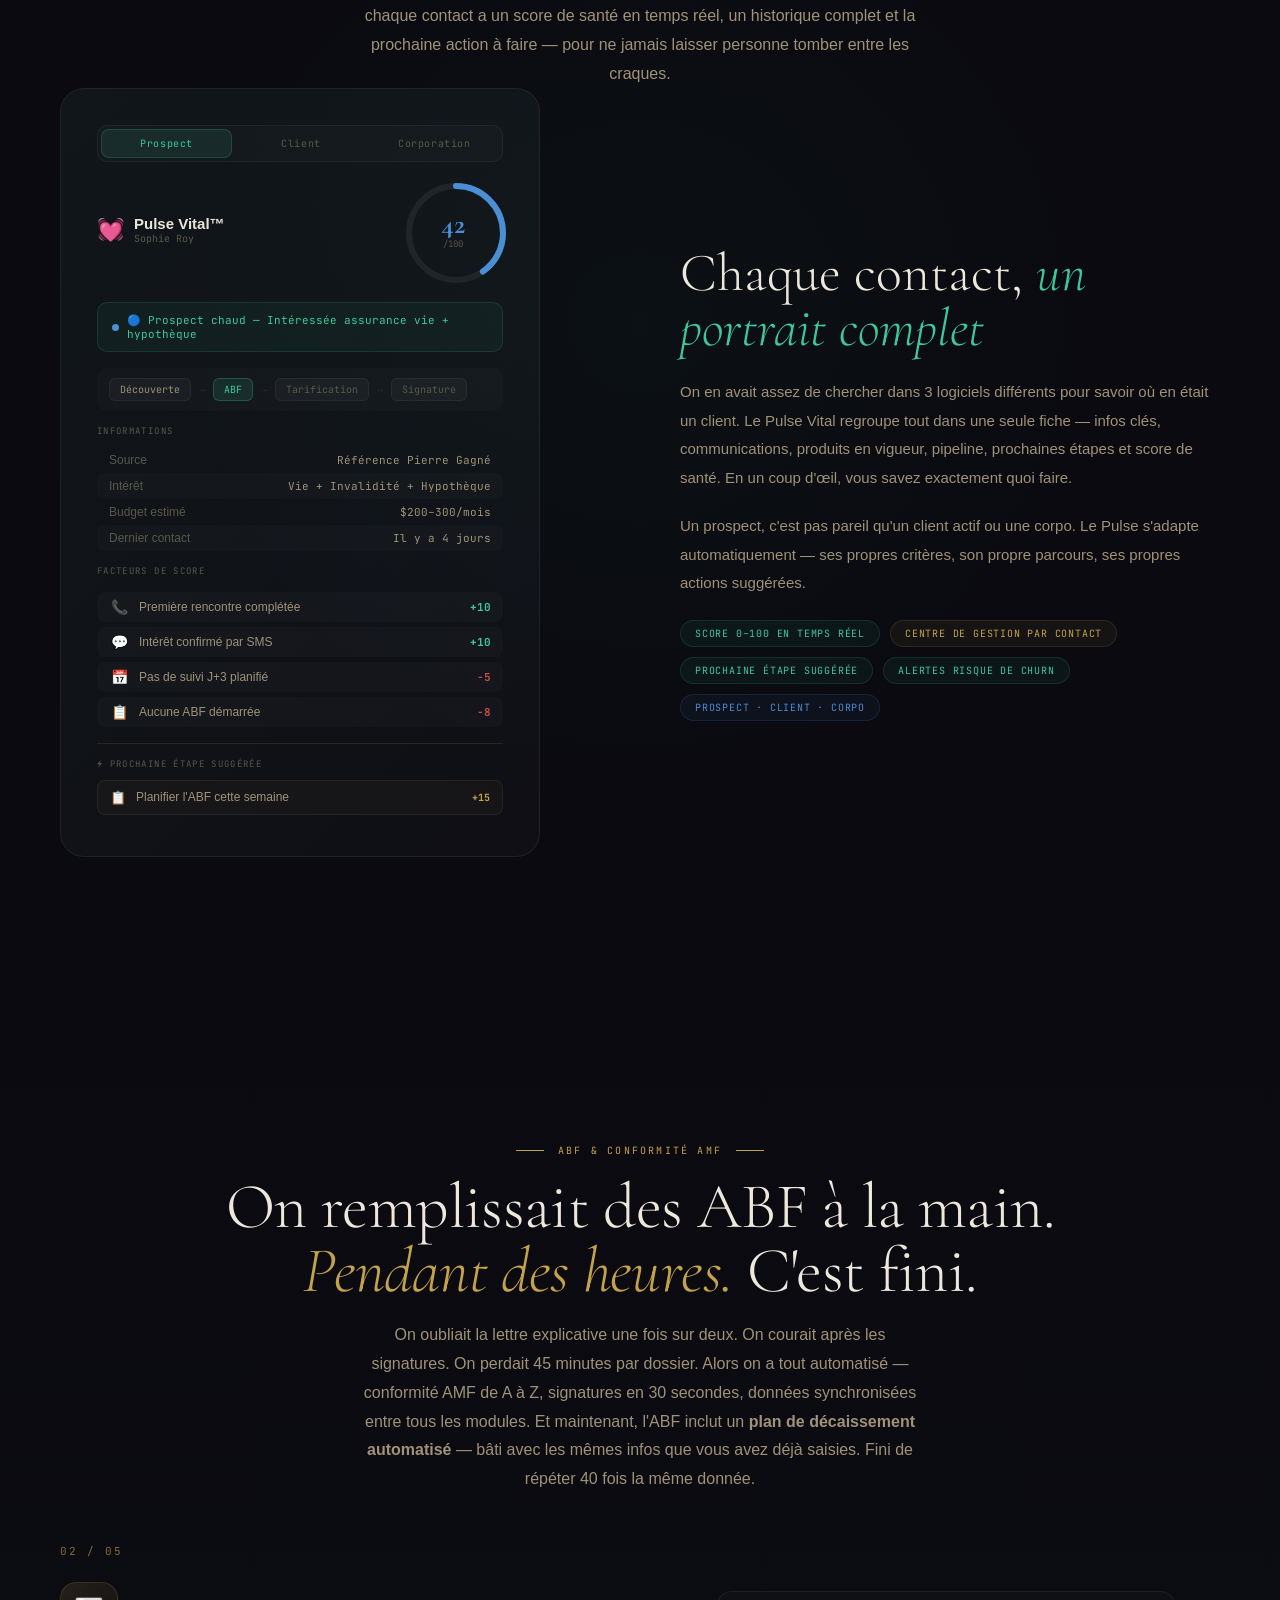
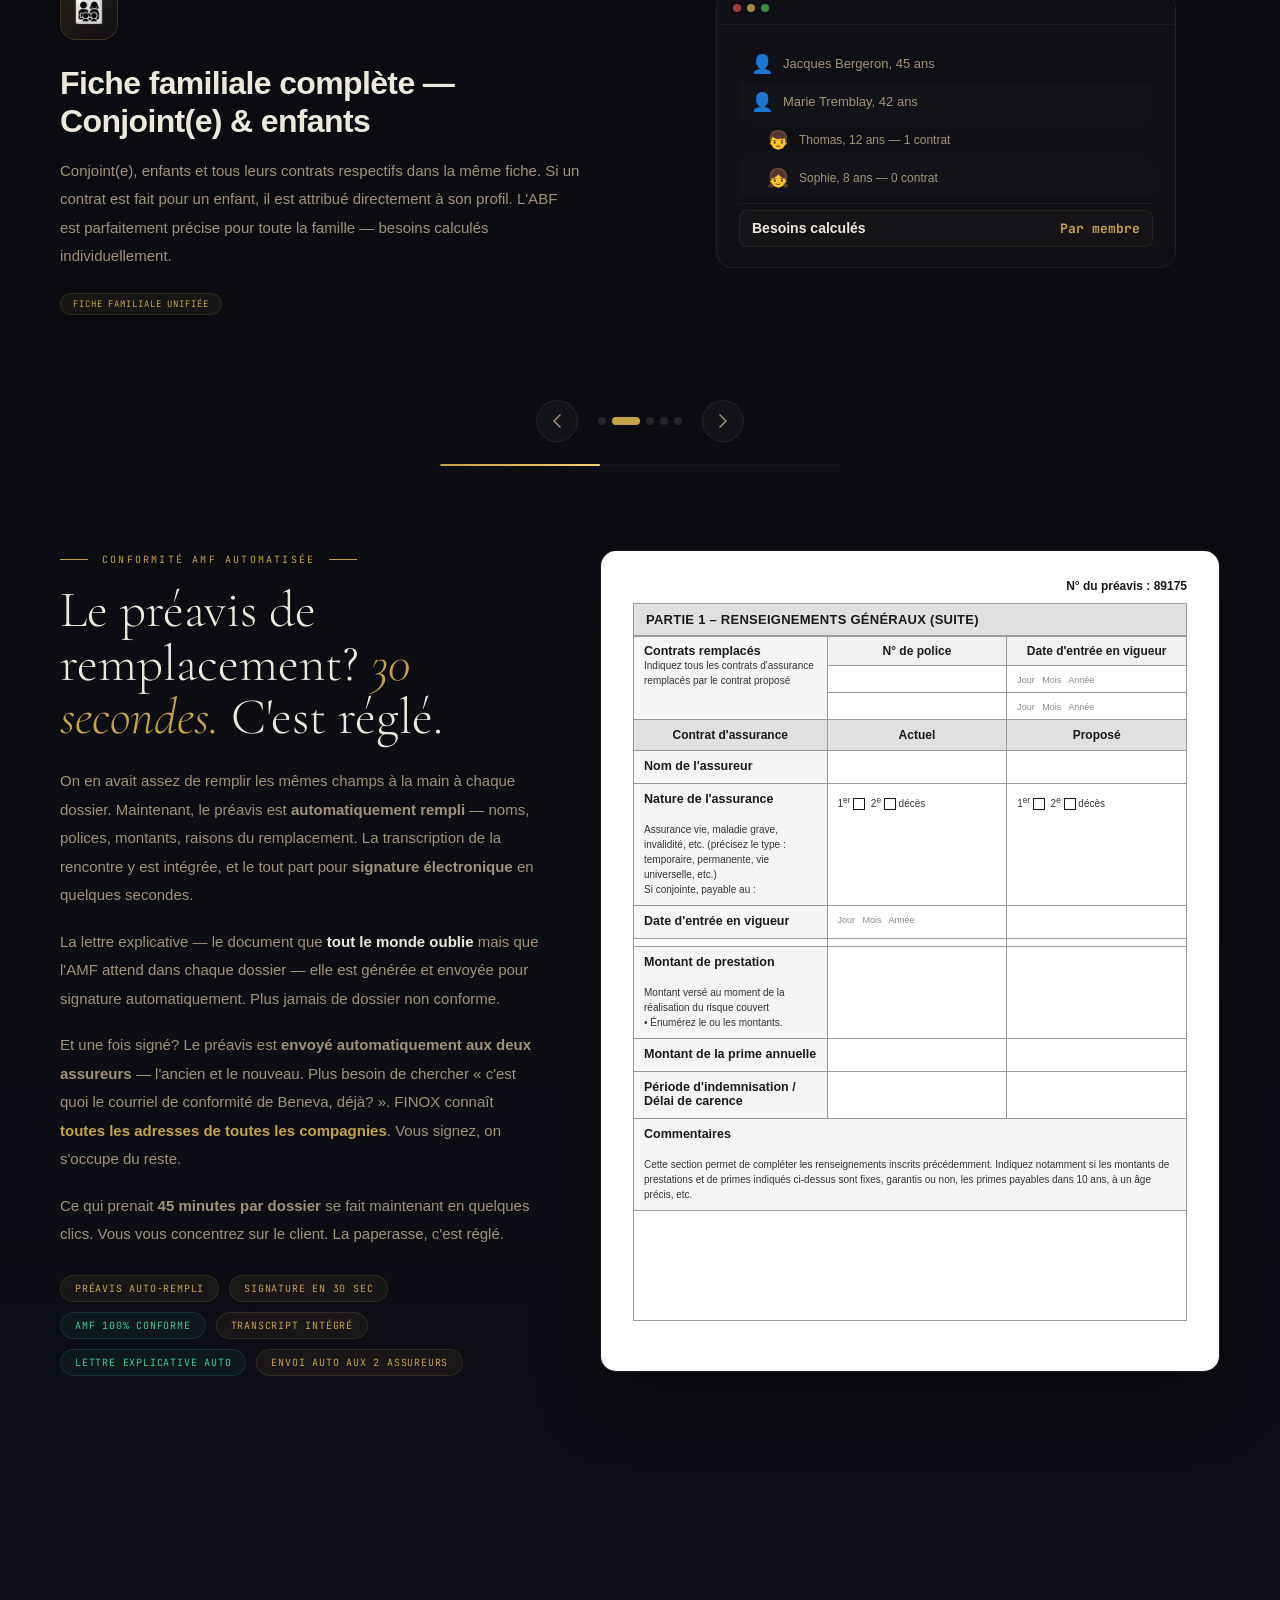
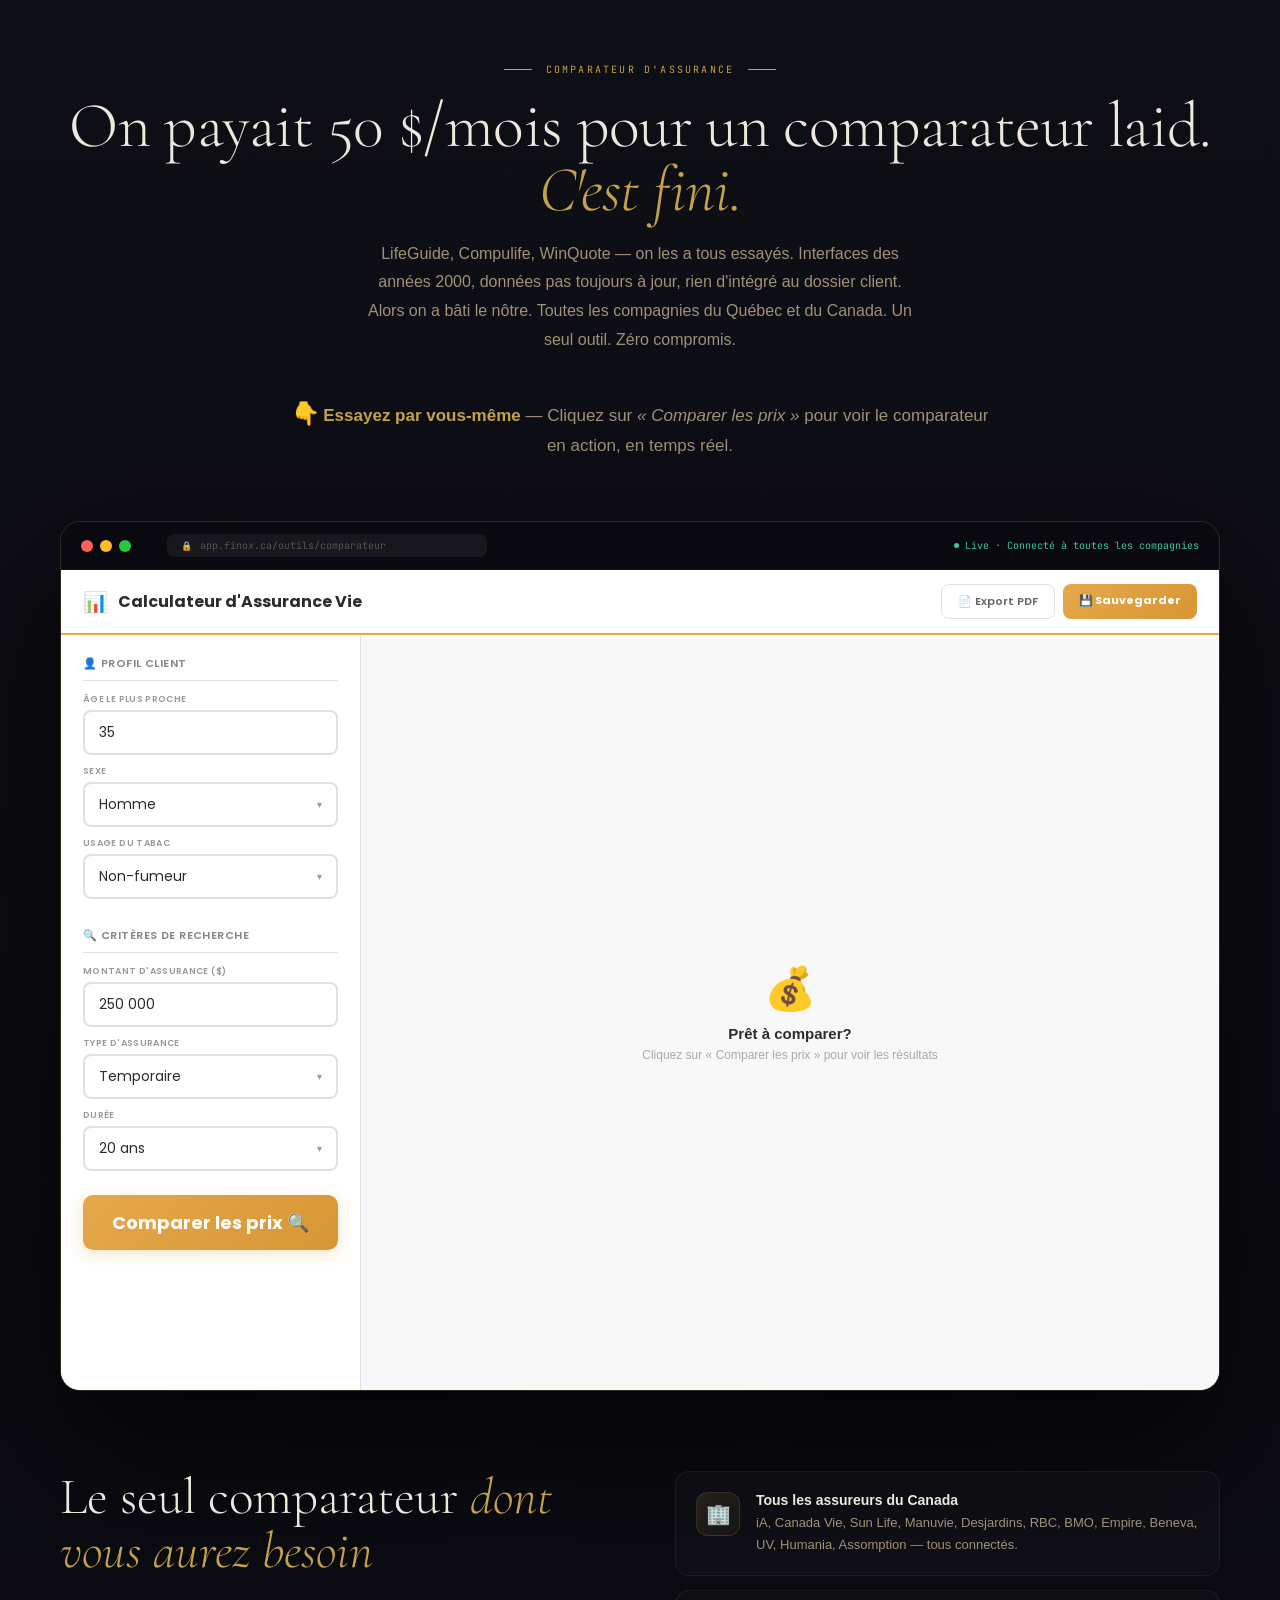
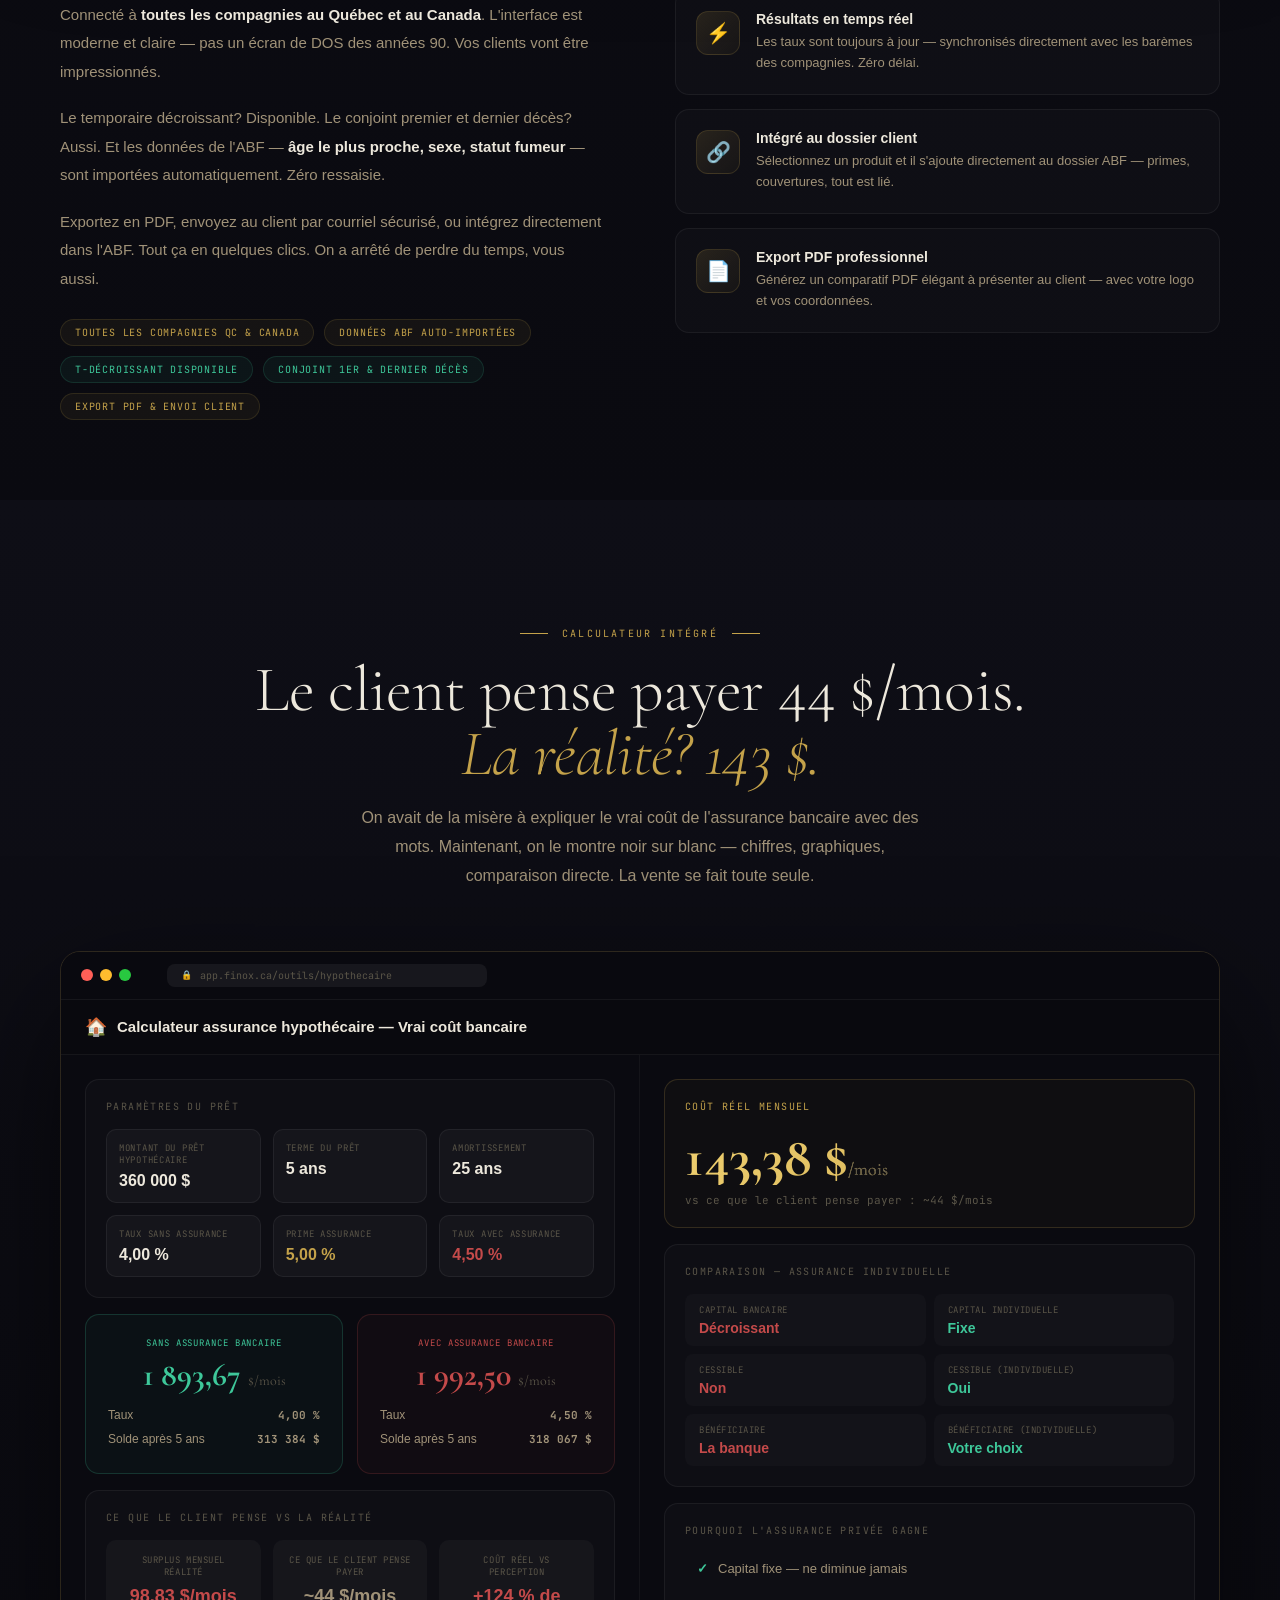
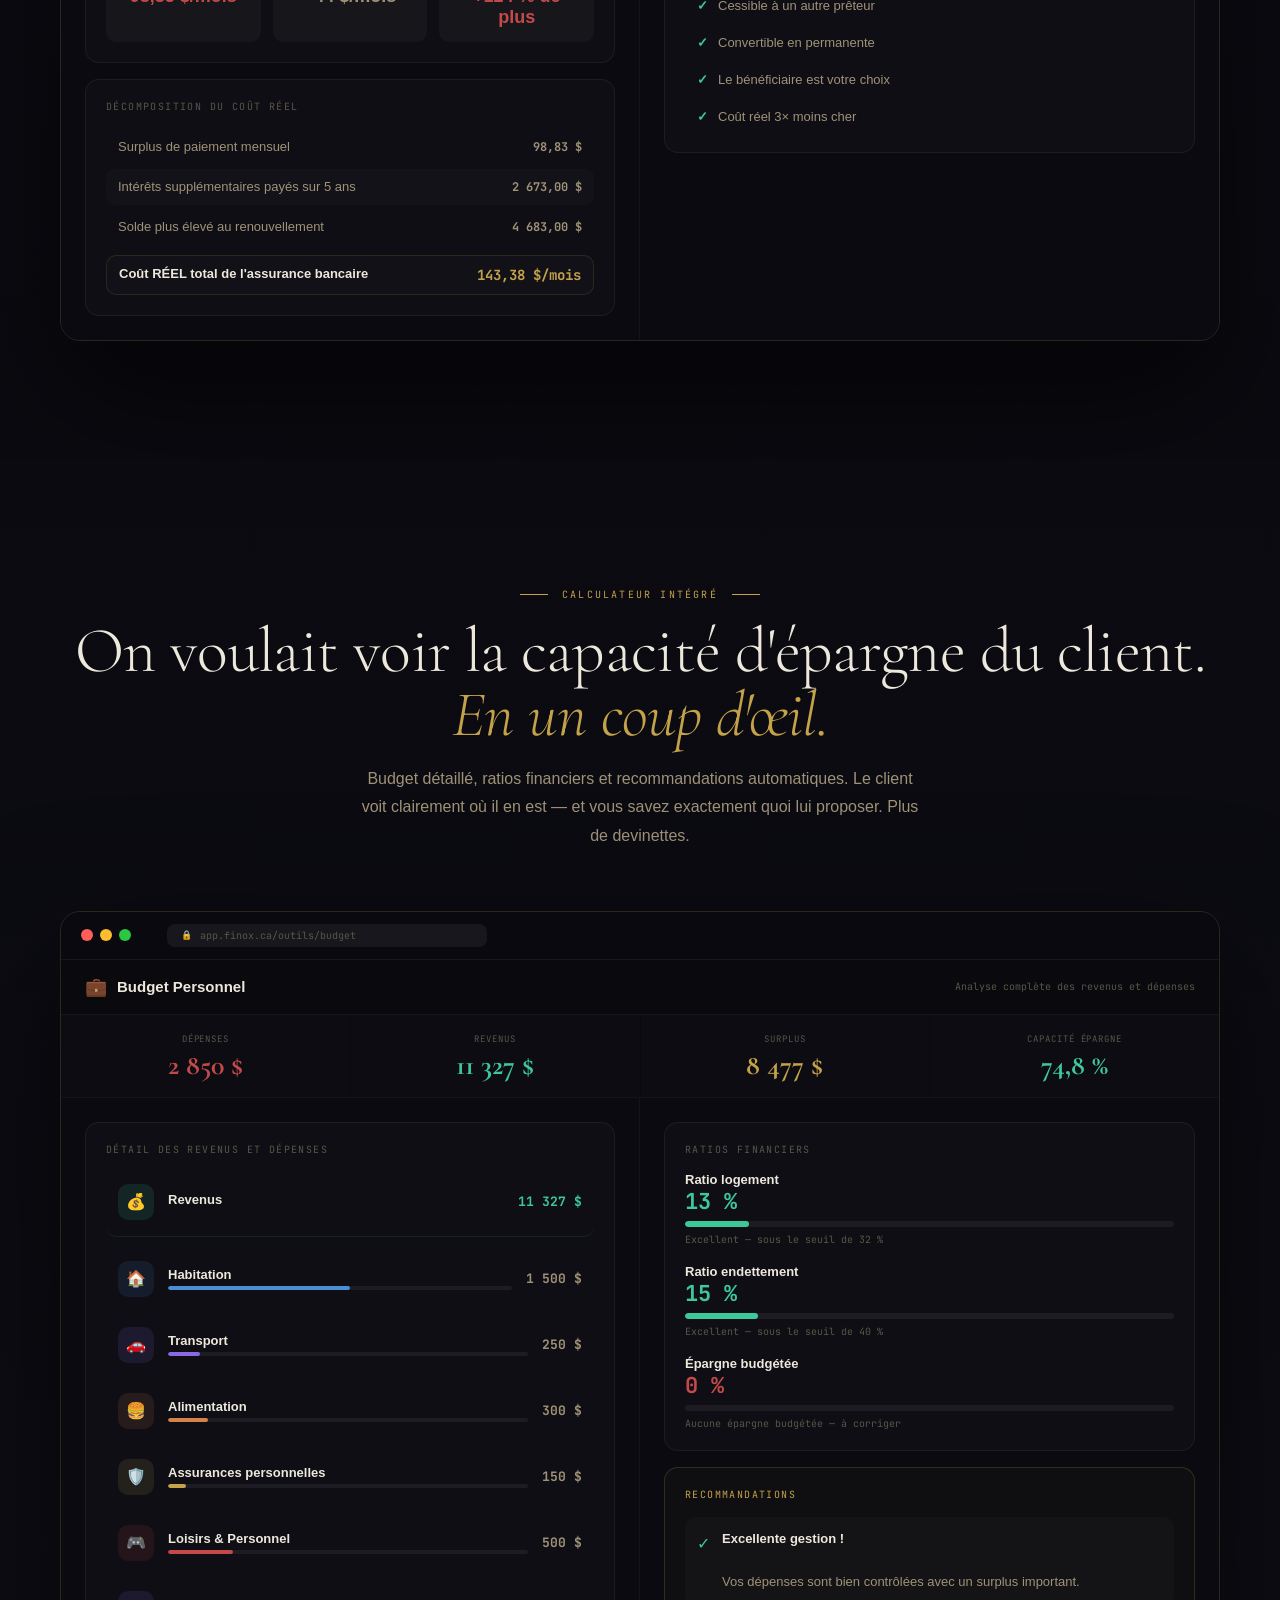
==== commit b586d4f8: "4 corrections: titre plein format, scroll fix, espacement, prix ajustés 1. Titre: retiré l'override " ====
--- a/index.html
+++ b/index.html
@@ -366,16 +366,16 @@
 
 <!-- ══════════════════════════ APP COMPARISON ══════════ -->
 <section class="compare-section" id="compare">
+  <!-- Header text — scrolls naturally before the sticky pins -->
+  <div class="compare-header-text" id="compare-header-text">
+    <div class="sec-label">Construit par des courtiers, pour des courtiers</div>
+    <h2 class="sec-title">On a vécu le même problème.<br><em>Alors on l'a réglé.</em></h2>
+    <p class="sec-sub">10 logiciels, 10 factures, 10 mots de passe — et rien qui se parle entre eux. On payait 381 $ par mois juste pour fonctionner. Alors on a tout reconstruit dans une seule plateforme, plus performante, plus simple, et on l'offre à tous les courtiers du Québec. Moins cher. Meilleur. En tout point.</p>
+  </div>
+
   <div class="compare-scroll-outer">
     <div class="compare-scroll-sticky">
       <div class="compare-scroll-content">
-        <!-- Header text -->
-        <div class="compare-header-text" id="compare-header-text">
-          <div class="sec-label">Construit par des courtiers, pour des courtiers</div>
-          <h2 class="sec-title">On a vécu le même problème.<br><em>Alors on l'a réglé.</em></h2>
-          <p class="sec-sub">10 logiciels, 10 factures, 10 mots de passe — et rien qui se parle entre eux. On payait 381 $ par mois juste pour fonctionner. Alors on a tout reconstruit dans une seule plateforme, plus performante, plus simple, et on l'offre à tous les courtiers du Québec. Moins cher. Meilleur. En tout point.</p>
-        </div>
-
         <!-- Morph stage -->
         <div class="compare-stage">
           <div class="compare-card compare-old" id="compare-card-morph">
@@ -469,19 +469,19 @@
                   <span class="compare-logo-fallback">👩‍💼</span>
                   <div class="compare-name-wrap"><span class="compare-name">Adjointe administrative</span><span class="compare-role">Saisie, suivis, relances manuelles</span></div>
                 </div>
-                <span class="compare-price">3 500 $<small>/mois</small></span>
+                <span class="compare-price">1 000 $<small>/mois</small></span>
               </div>
               <div class="compare-row">
                 <div class="compare-app">
                   <span class="compare-logo-fallback">⏱</span>
-                  <div class="compare-name-wrap"><span class="compare-name">Temps du conseiller</span><span class="compare-role">~30h/sem de tâches admin à 50 $/h</span></div>
+                  <div class="compare-name-wrap"><span class="compare-name">Temps du conseiller</span><span class="compare-role">~10h/sem de tâches admin à 50 $/h</span></div>
                 </div>
-                <span class="compare-price">6 500 $<small>/mois</small></span>
+                <span class="compare-price">2 000 $<small>/mois</small></span>
               </div>
             </div>
             <div class="compare-total old" id="compare-total-bar">
               <span class="compare-total-txt">Total mensuel réel</span>
-              <span class="compare-total-price old">10 381 $<small>/mois</small></span>
+              <span class="compare-total-price old">3 381 $<small>/mois</small></span>
             </div>
           </div>
 
@@ -516,8 +516,8 @@
           <!-- Pricing (below circle, fades in last) -->
           <div class="compare-finox-pricing-wrap" id="compare-finox-pricing-wrap">
             <span class="finox-brand-price">200 $<small>/mois</small></span>
-            <span class="finox-brand-savings">Économisez 10 181 $/mois</span>
-            <span class="finox-brand-savings-annual">soit 122 172 $ par année</span>
+            <span class="finox-brand-savings">Économisez 3 181 $/mois</span>
+            <span class="finox-brand-savings-annual">soit 38 172 $ par année</span>
             <span class="finox-brand-sub">Tout inclus. Une seule plateforme. Zéro perte de temps.</span>
           </div>
         </div>
--- a/styles.css
+++ b/styles.css
@@ -313,39 +313,40 @@
 .badge-rd{background:rgba(196,74,74,.1);color:var(--red)}
 
 /* ─── APP COMPARISON — SCROLL-DRIVEN SPARKLE MORPH ─── */
-.compare-section{padding:0;background:linear-gradient(to bottom,var(--s2),var(--s1));overflow:visible;position:relative}
+.compare-section{padding:120px 0 0;background:linear-gradient(to bottom,var(--s2),var(--s1));overflow:visible;position:relative}
 .compare-section::before{content:'';position:absolute;top:50%;left:50%;transform:translate(-50%,-50%);width:1200px;height:1200px;background:radial-gradient(circle,rgba(196,162,74,.03),transparent 55%);pointer-events:none}
-/* Scroll container — 600vh for plenty of reading time */
-.compare-scroll-outer{height:700vh;position:relative;padding-top:80vh}
-.compare-scroll-sticky{position:sticky;top:0;height:100vh;display:flex;align-items:flex-start;justify-content:center;overflow:hidden;box-sizing:border-box;padding-top:min(12vh,100px)}
+/* Scroll container */
+.compare-header-text{text-align:center;max-width:700px;margin:0 auto;padding:0 24px 40px}
+.compare-header-text .sec-sub{font-size:14px;line-height:1.5}
+.compare-scroll-outer{height:500vh;position:relative}
+.compare-scroll-sticky{position:sticky;top:0;height:100vh;display:flex;align-items:center;justify-content:center;overflow:hidden;box-sizing:border-box}
 .compare-scroll-content{text-align:center;max-width:700px;padding:0 24px;width:100%}
-.compare-header-text{margin-bottom:28px}
 /* Stage */
-.compare-stage{display:flex;flex-direction:column;align-items:center;gap:28px}
+.compare-stage{display:flex;flex-direction:column;align-items:center;gap:16px}
 /* Card */
-.compare-card{border-radius:22px;overflow:hidden;border:1px solid rgba(255,255,255,.08);width:100%;max-width:620px;position:relative}
+.compare-card{border-radius:18px;overflow:hidden;border:1px solid rgba(255,255,255,.08);width:100%;max-width:620px;position:relative}
 .compare-card.compare-old{background:rgba(196,74,74,.03)}
-.compare-card-header{display:flex;align-items:center;justify-content:space-between;padding:24px 34px;border-bottom:1px solid rgba(255,255,255,.06);overflow:hidden}
+.compare-card-header{display:flex;align-items:center;justify-content:space-between;padding:16px 28px;border-bottom:1px solid rgba(255,255,255,.06);overflow:hidden}
 .compare-card-header.old{background:rgba(196,74,74,.06)}
-.compare-card-title{font-family:'Cormorant Garamond',serif;font-size:24px;font-weight:700}
-.compare-card-badge{font-family:'JetBrains Mono',monospace;font-size:12px;letter-spacing:.08em;text-transform:uppercase;padding:6px 16px;border-radius:100px}
+.compare-card-title{font-family:'Cormorant Garamond',serif;font-size:20px;font-weight:700}
+.compare-card-badge{font-family:'JetBrains Mono',monospace;font-size:11px;letter-spacing:.08em;text-transform:uppercase;padding:5px 12px;border-radius:100px}
 .compare-card-badge.old{background:rgba(196,74,74,.1);color:var(--red);border:1px solid rgba(196,74,74,.2)}
-.compare-rows{padding:6px 0}
-.compare-row{display:flex;align-items:center;justify-content:space-between;padding:14px 34px;overflow:hidden}
+.compare-rows{padding:4px 0}
+.compare-row{display:flex;align-items:center;justify-content:space-between;padding:8px 28px;overflow:hidden}
 .compare-row:nth-child(odd){background:rgba(255,255,255,.015)}
-.compare-app{display:flex;align-items:center;gap:16px}
-.compare-logo{width:38px;height:38px;border-radius:10px;object-fit:contain;background:rgba(255,255,255,.08);padding:4px;flex-shrink:0}
-.compare-logo-fallback{width:38px;height:38px;border-radius:10px;background:rgba(255,255,255,.06);border:1px solid rgba(255,255,255,.08);display:flex;align-items:center;justify-content:center;font-family:'JetBrains Mono',monospace;font-size:15px;font-weight:700;color:var(--cm);flex-shrink:0}
-.compare-name-wrap{display:flex;flex-direction:column;gap:2px}
-.compare-name{font-size:16px;font-weight:600;color:var(--cr)}
-.compare-role{font-size:13px;color:var(--cm);opacity:.8}
-.compare-price{font-family:'JetBrains Mono',monospace;font-size:17px;color:var(--red);font-weight:600;flex-shrink:0}
-.compare-price small{font-size:12px;color:var(--cm);font-weight:400}
-.compare-total{display:flex;align-items:center;justify-content:space-between;padding:22px 34px;border-top:1px solid rgba(255,255,255,.06);font-family:'JetBrains Mono',monospace;font-size:14px;letter-spacing:.08em;text-transform:uppercase;color:var(--cm)}
+.compare-app{display:flex;align-items:center;gap:12px}
+.compare-logo{width:32px;height:32px;border-radius:8px;object-fit:contain;background:rgba(255,255,255,.08);padding:3px;flex-shrink:0}
+.compare-logo-fallback{width:32px;height:32px;border-radius:8px;background:rgba(255,255,255,.06);border:1px solid rgba(255,255,255,.08);display:flex;align-items:center;justify-content:center;font-family:'JetBrains Mono',monospace;font-size:13px;font-weight:700;color:var(--cm);flex-shrink:0}
+.compare-name-wrap{display:flex;flex-direction:column;gap:1px}
+.compare-name{font-size:14px;font-weight:600;color:var(--cr)}
+.compare-role{font-size:12px;color:var(--cm);opacity:.8}
+.compare-price{font-family:'JetBrains Mono',monospace;font-size:15px;color:var(--red);font-weight:600;flex-shrink:0}
+.compare-price small{font-size:11px;color:var(--cm);font-weight:400}
+.compare-total{display:flex;align-items:center;justify-content:space-between;padding:14px 28px;border-top:1px solid rgba(255,255,255,.06);font-family:'JetBrains Mono',monospace;font-size:13px;letter-spacing:.08em;text-transform:uppercase;color:var(--cm)}
 .compare-total.old{background:rgba(196,74,74,.06);border-top-color:rgba(196,74,74,.15)}
-.compare-total-price{font-family:'Cormorant Garamond',serif;font-size:42px;font-weight:700;letter-spacing:0;text-transform:none}
+.compare-total-price{font-family:'Cormorant Garamond',serif;font-size:34px;font-weight:700;letter-spacing:0;text-transform:none}
 .compare-total-price.old{color:var(--red)}
-.compare-total-price small{font-family:'JetBrains Mono',monospace;font-size:14px;color:var(--cm);font-weight:400}
+.compare-total-price small{font-family:'JetBrains Mono',monospace;font-size:13px;color:var(--cm);font-weight:400}
 /* Circle wrap (hidden initially) */
 .compare-circle-wrap{position:relative;width:320px;height:320px;margin:0 auto;opacity:0;pointer-events:none}
 .compare-circle-svg{position:absolute;inset:0;width:100%;height:100%}
@@ -1143,11 +1144,11 @@
   .dashboard-grid{grid-template-columns:1fr 1fr}
   .chart-card,.activity-card{grid-column:1/2}
   .pipeline-card,.clients-card{grid-column:2/3}
-  .compare-scroll-outer{height:600vh;padding-top:60vh}
+  .compare-scroll-outer{height:420vh}
   .compare-scroll-content{max-width:100%;padding:0 16px}
   .compare-card{max-width:100%}
   .compare-circle-wrap{width:260px;height:260px}
-  .compare-section{padding:0}
+  .compare-section{padding:80px 0 0}
   .pulse-layout,.ai-layout,.comm-layout,.conf-layout,.cabinet-layout,.preavis-layout{grid-template-columns:1fr;gap:52px}
   .comp-demo-grid{grid-template-columns:1fr;overflow:visible}
   .comp-demo{height:auto;overflow:visible}
@@ -1169,7 +1170,7 @@
   .footer-links{flex-wrap:wrap;justify-content:center}
   .corner{display:none}
   .showcase,.pulse-section,.abf-section,.tools-section,.ai-section,.comm-section,.timeline-section,.opps-section,.conf-section,.cabinet-section,.numbers-section,.proof-section,.final-section{padding:130px 24px}
-  .compare-section{padding:0}
+  .compare-section{padding:80px 0 0}
 }
 @media(max-width:640px){
   nav{height:88px}
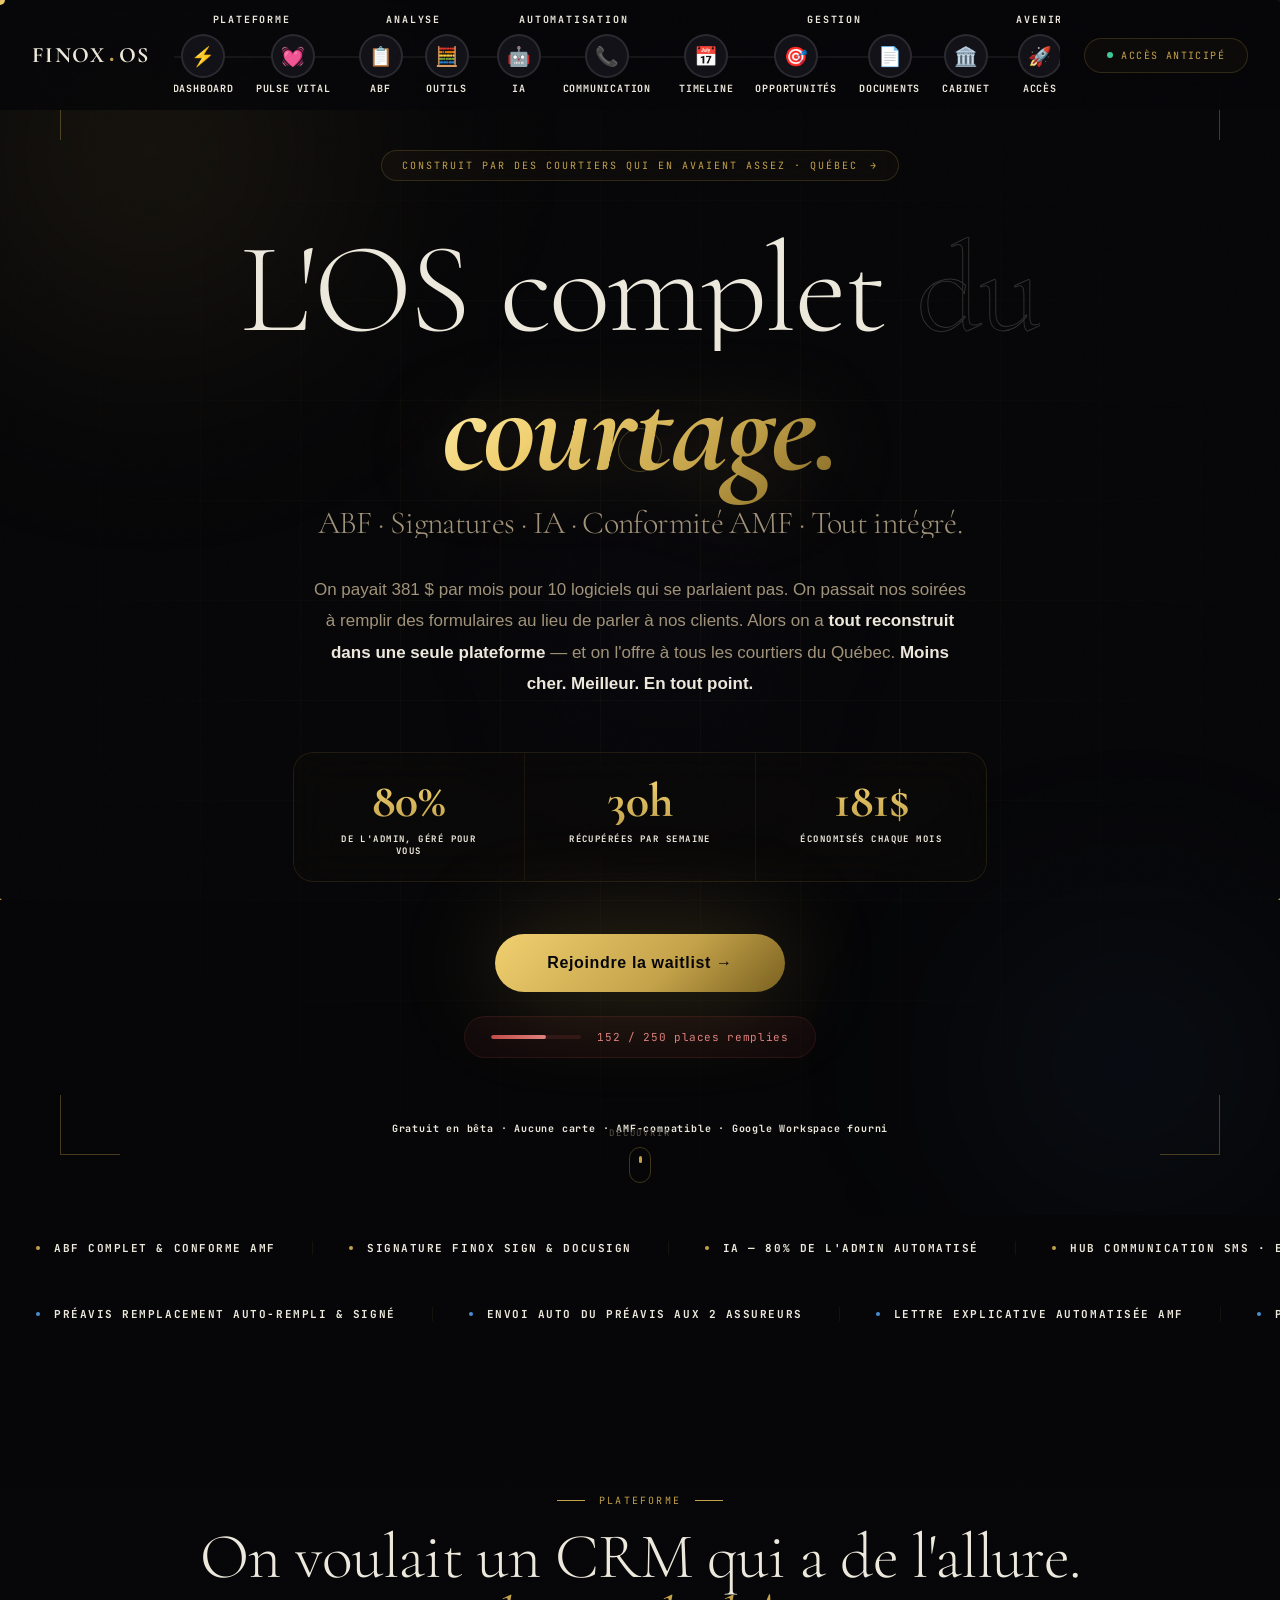
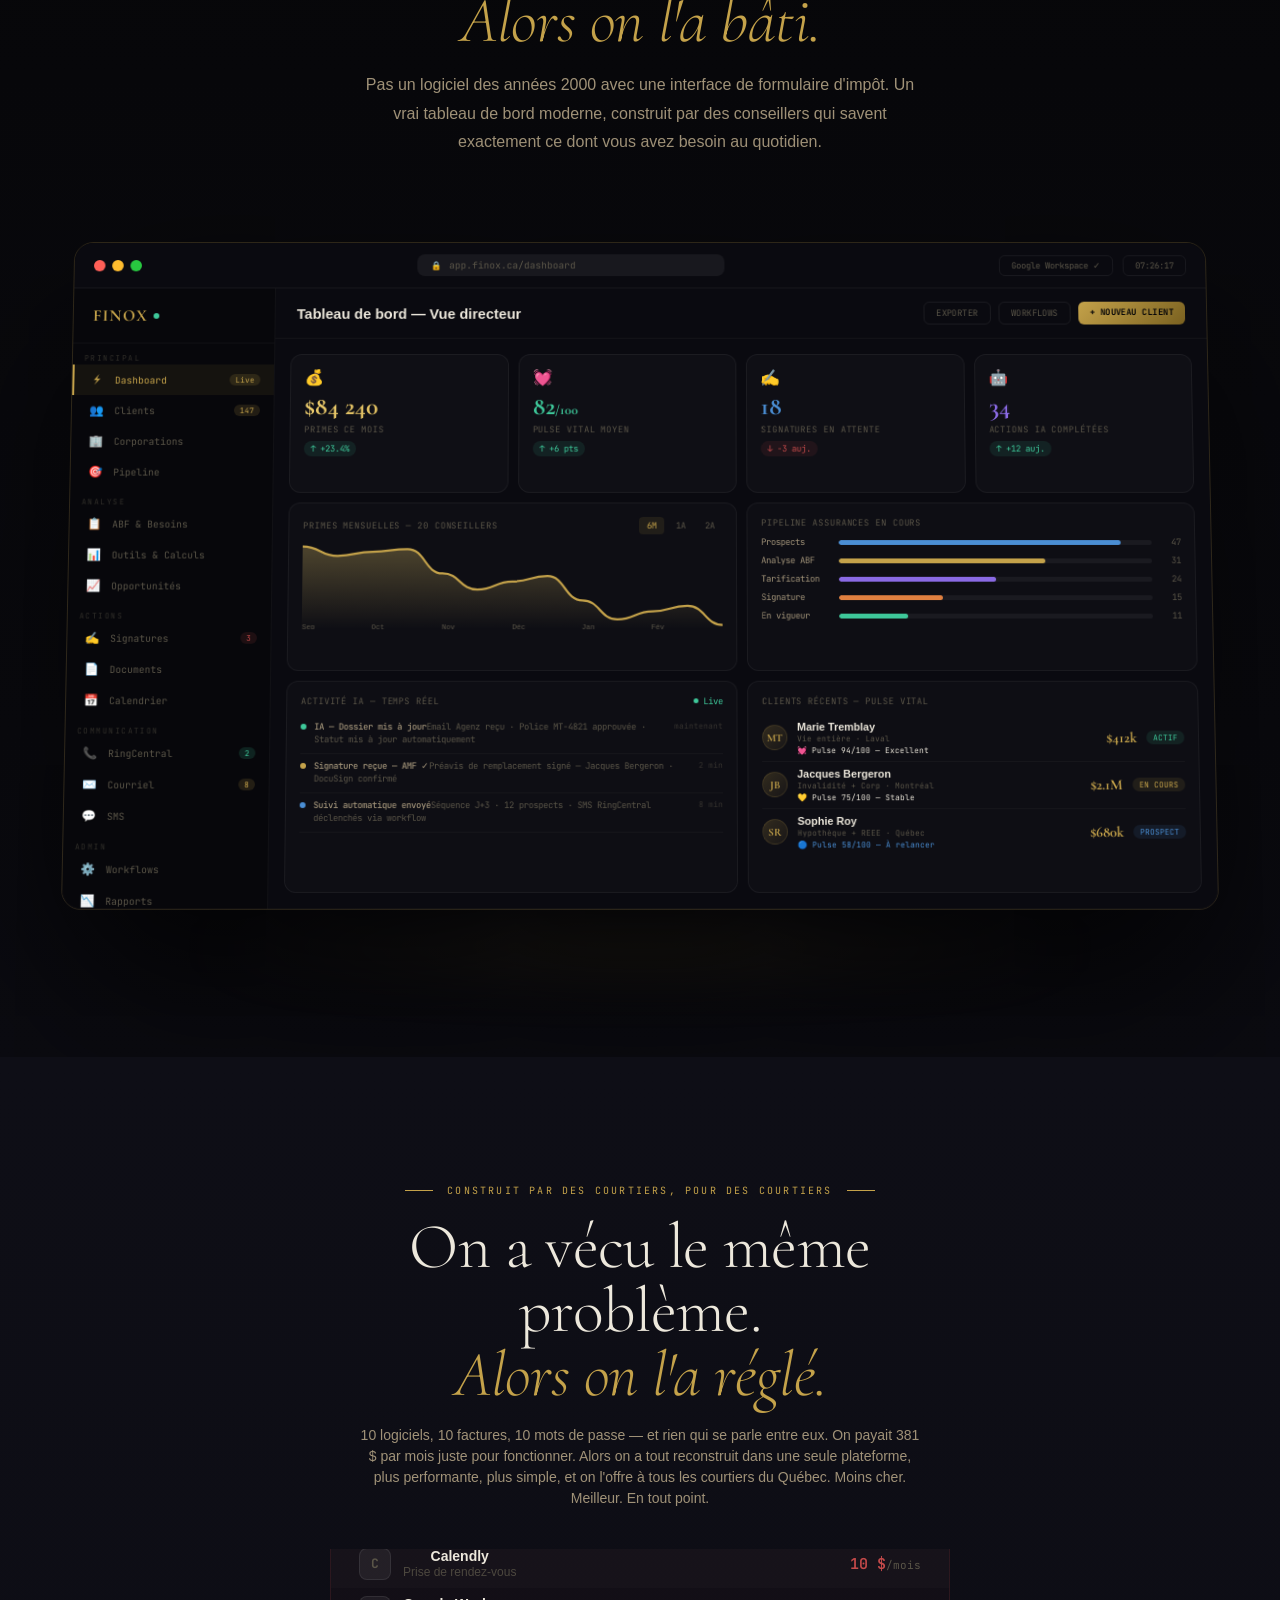
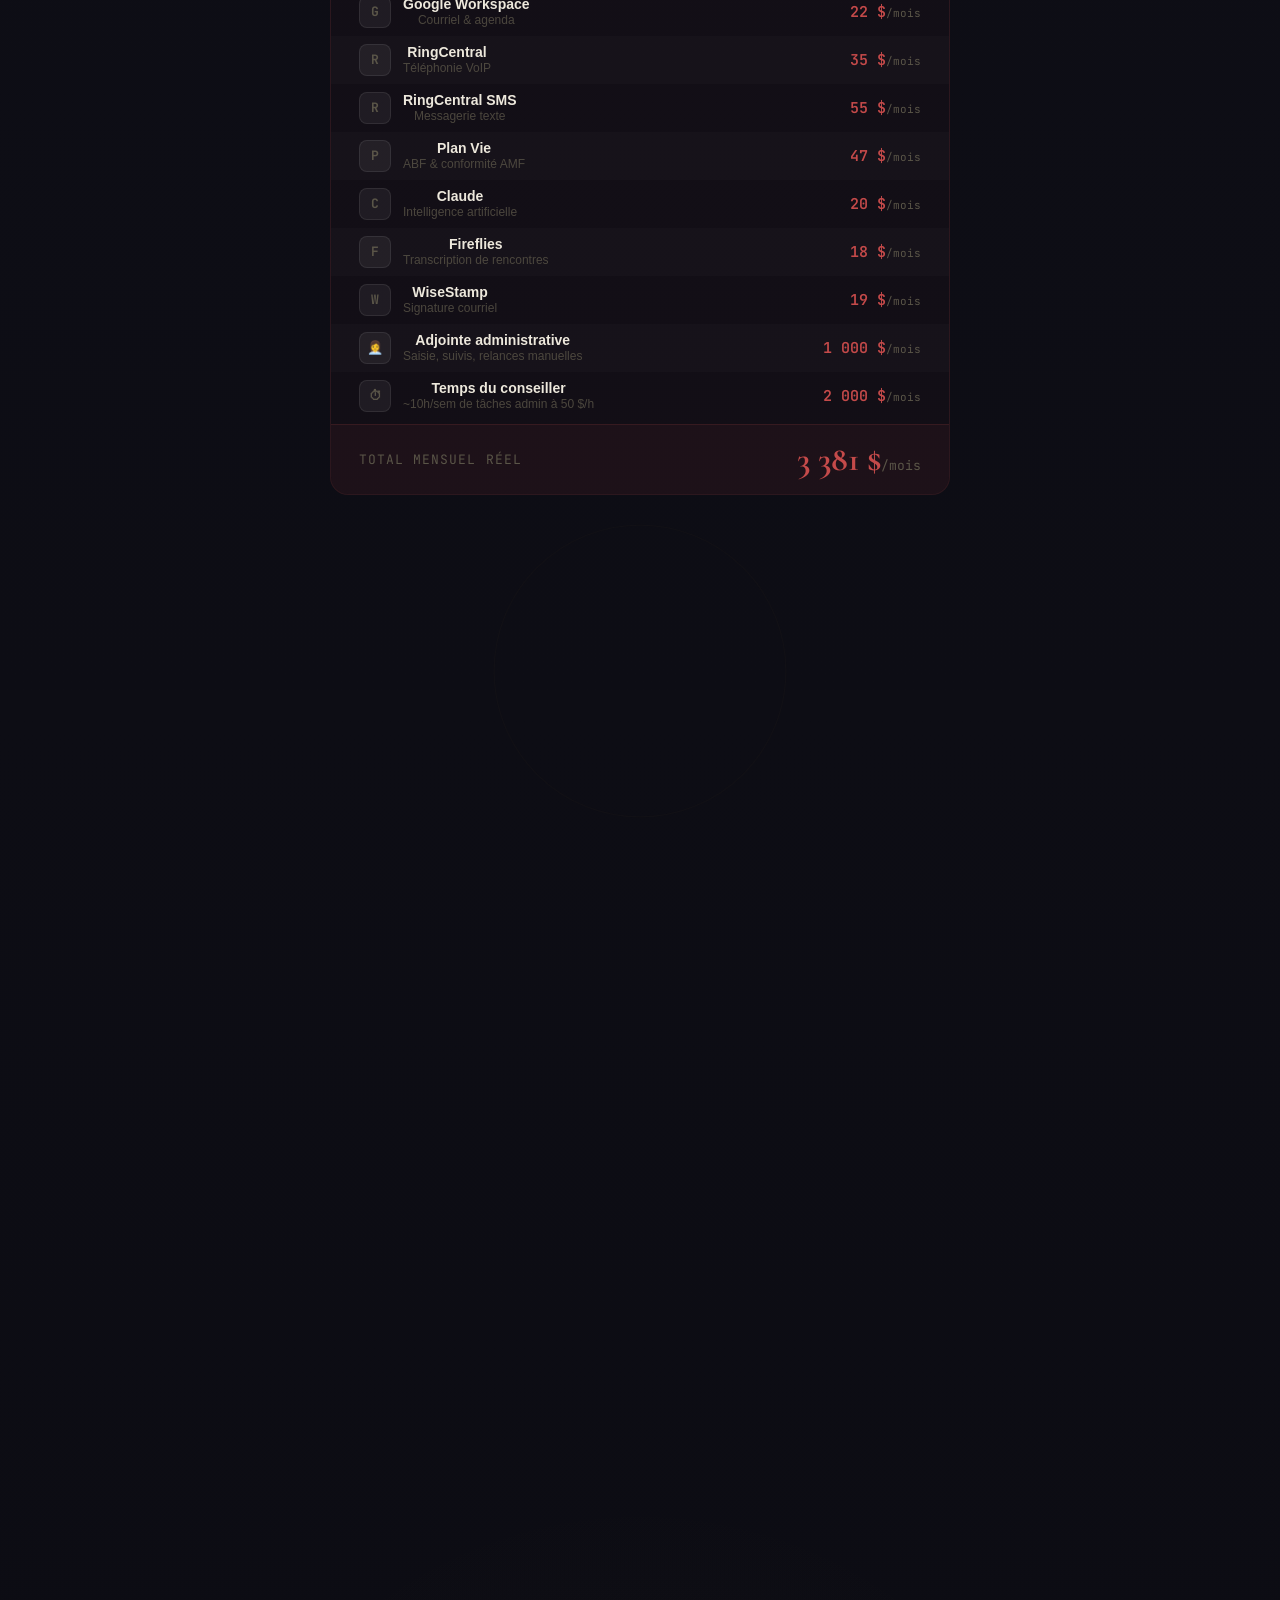
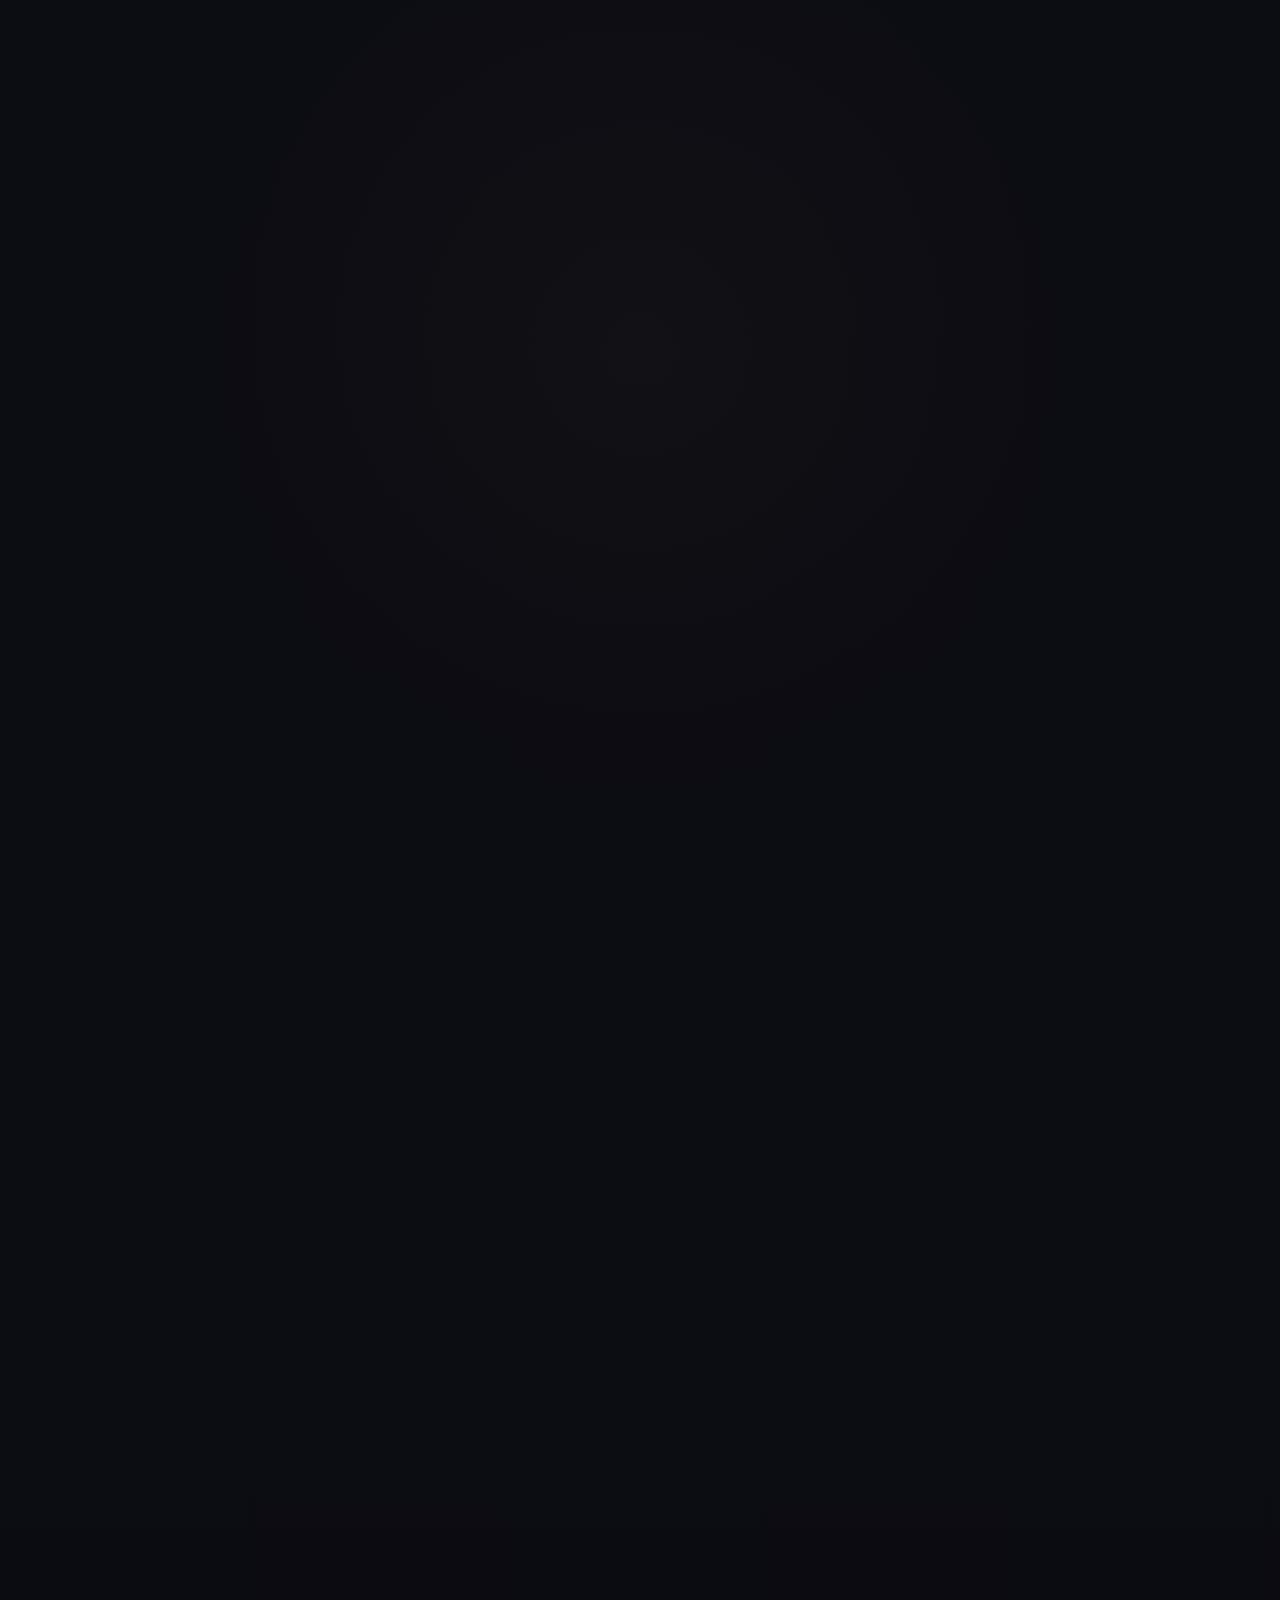
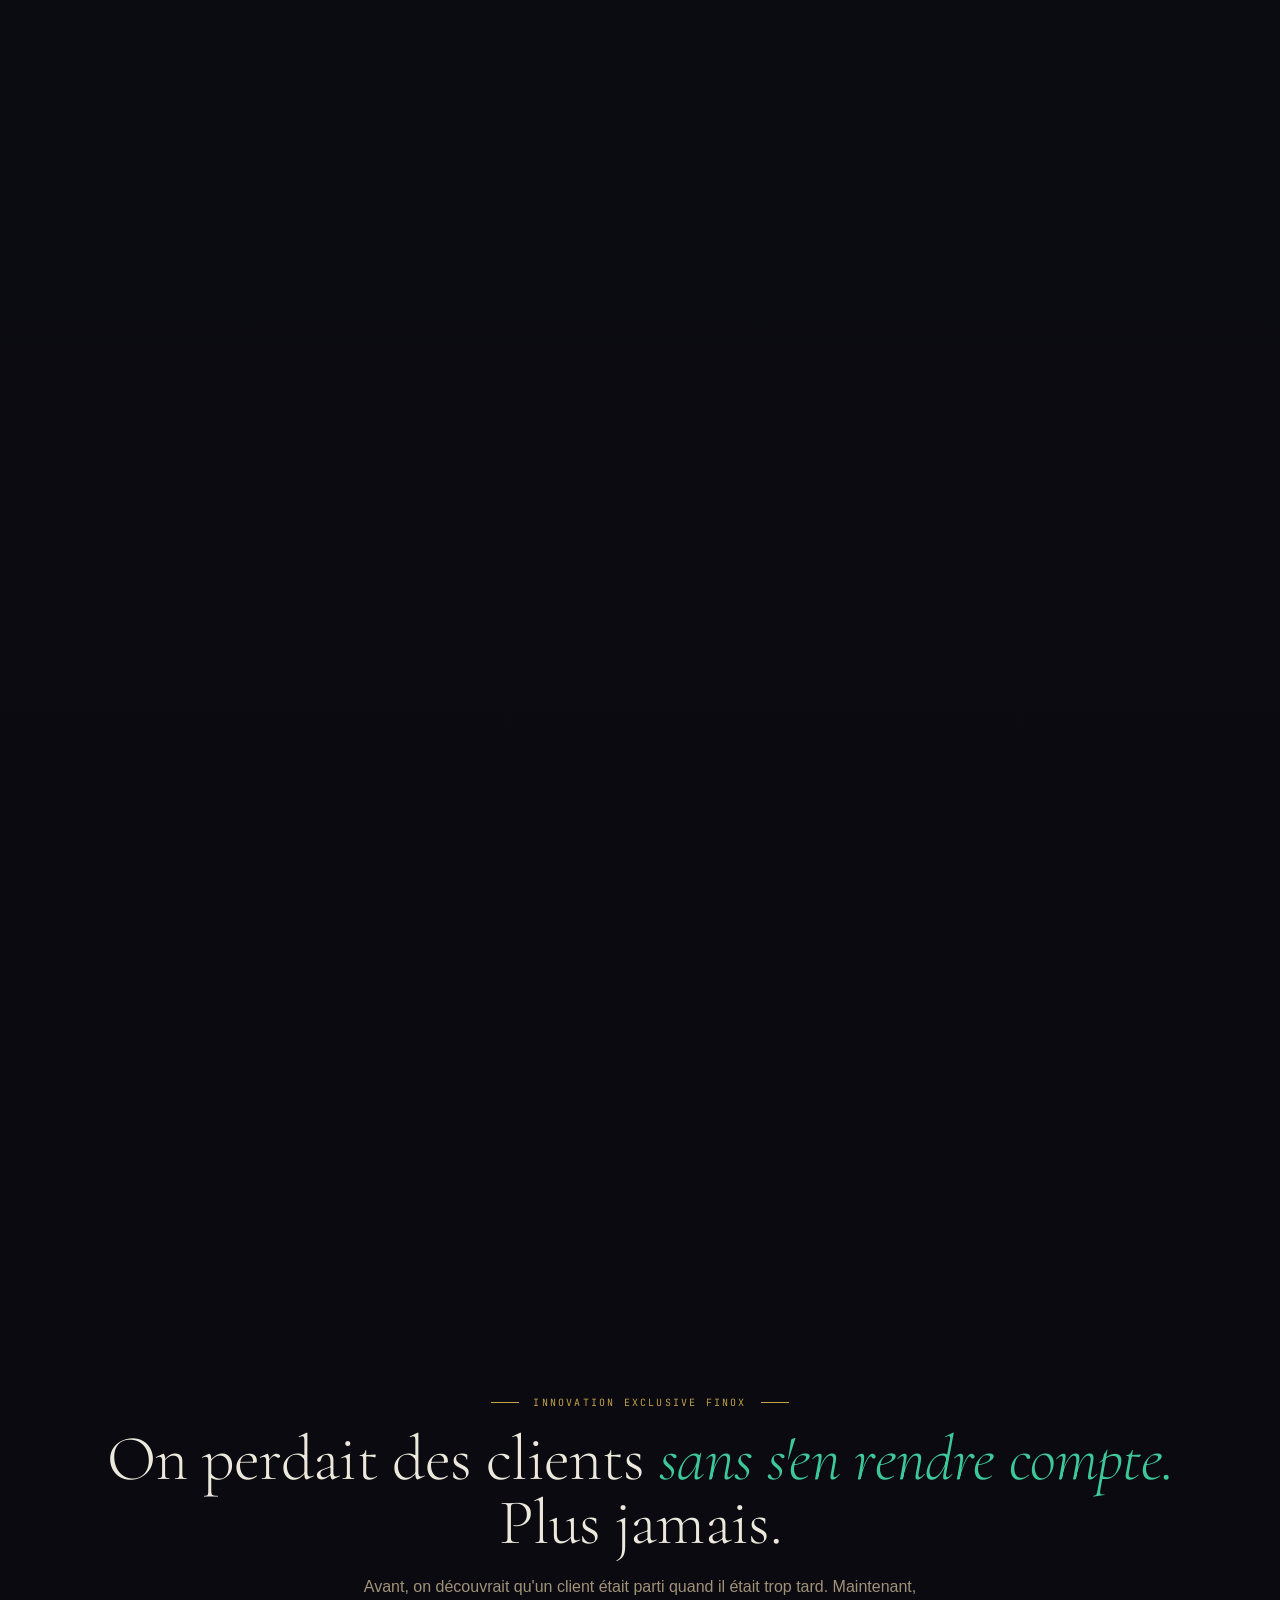
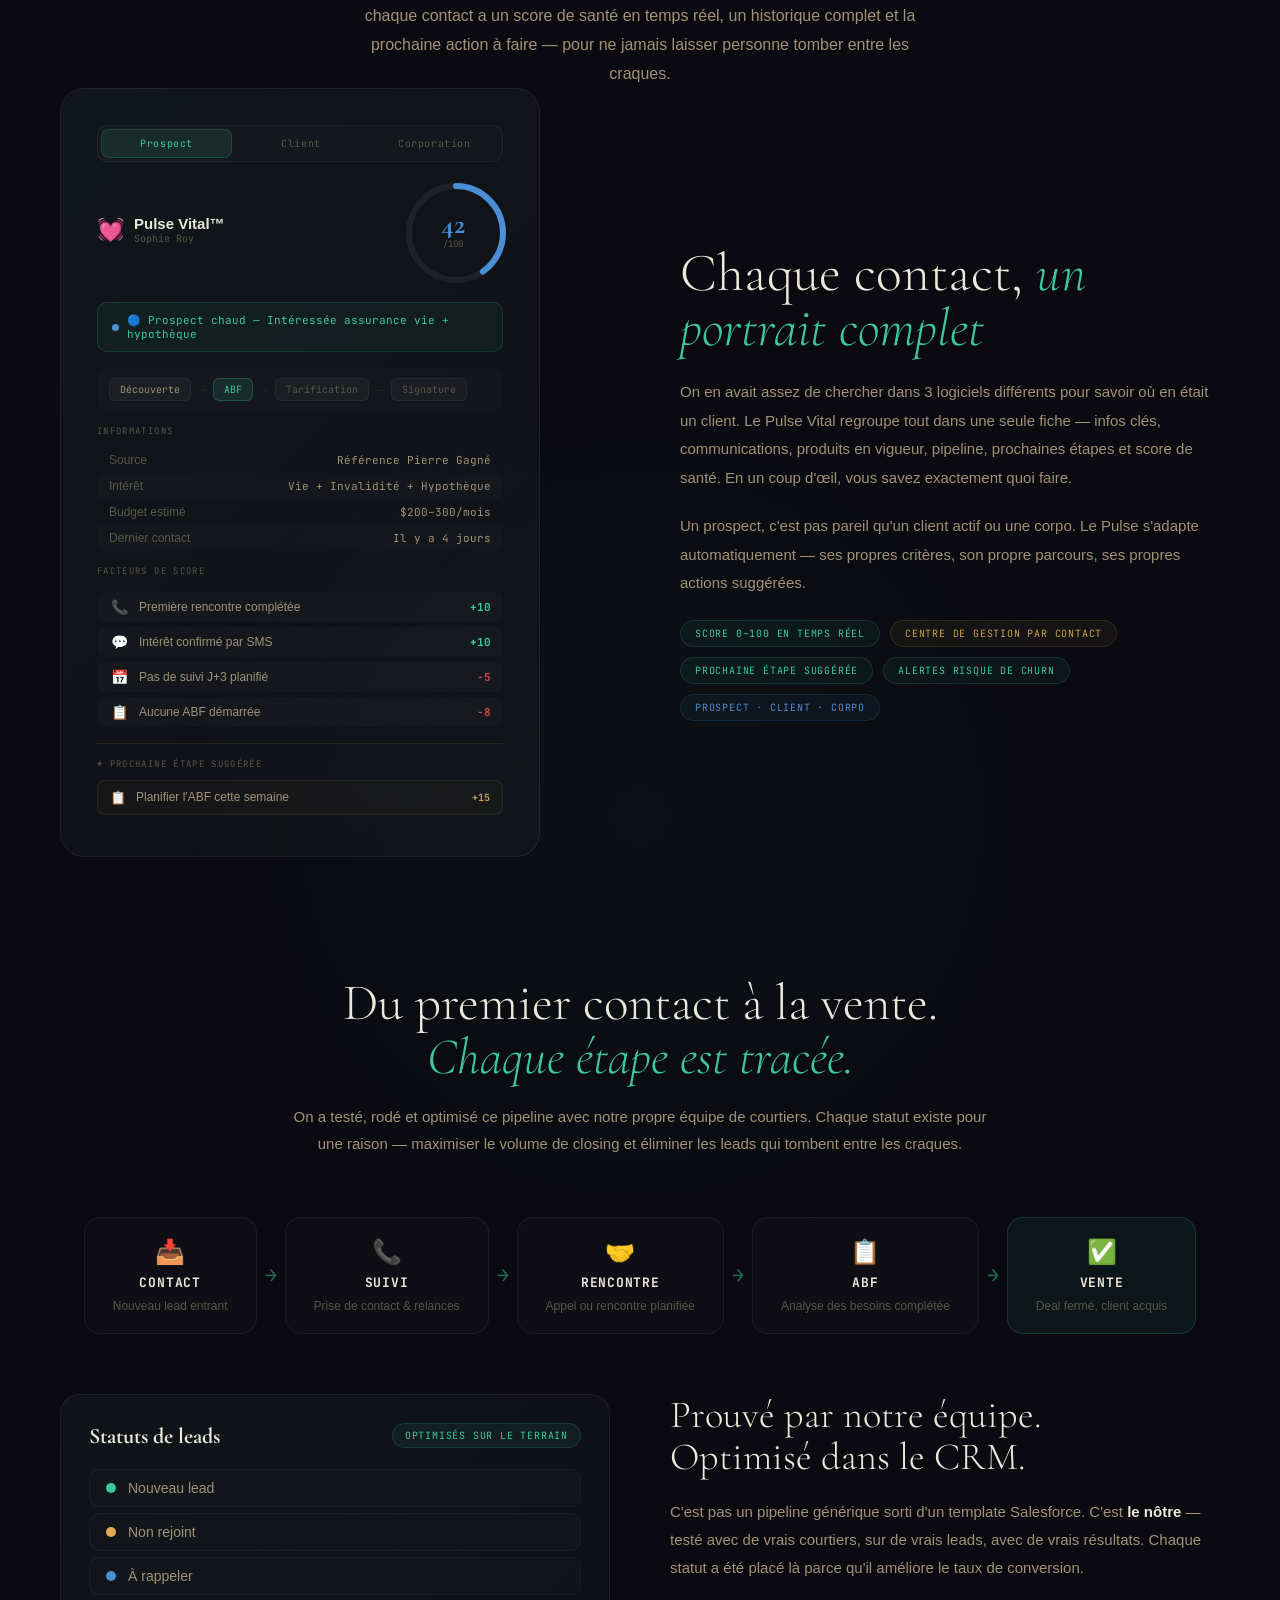
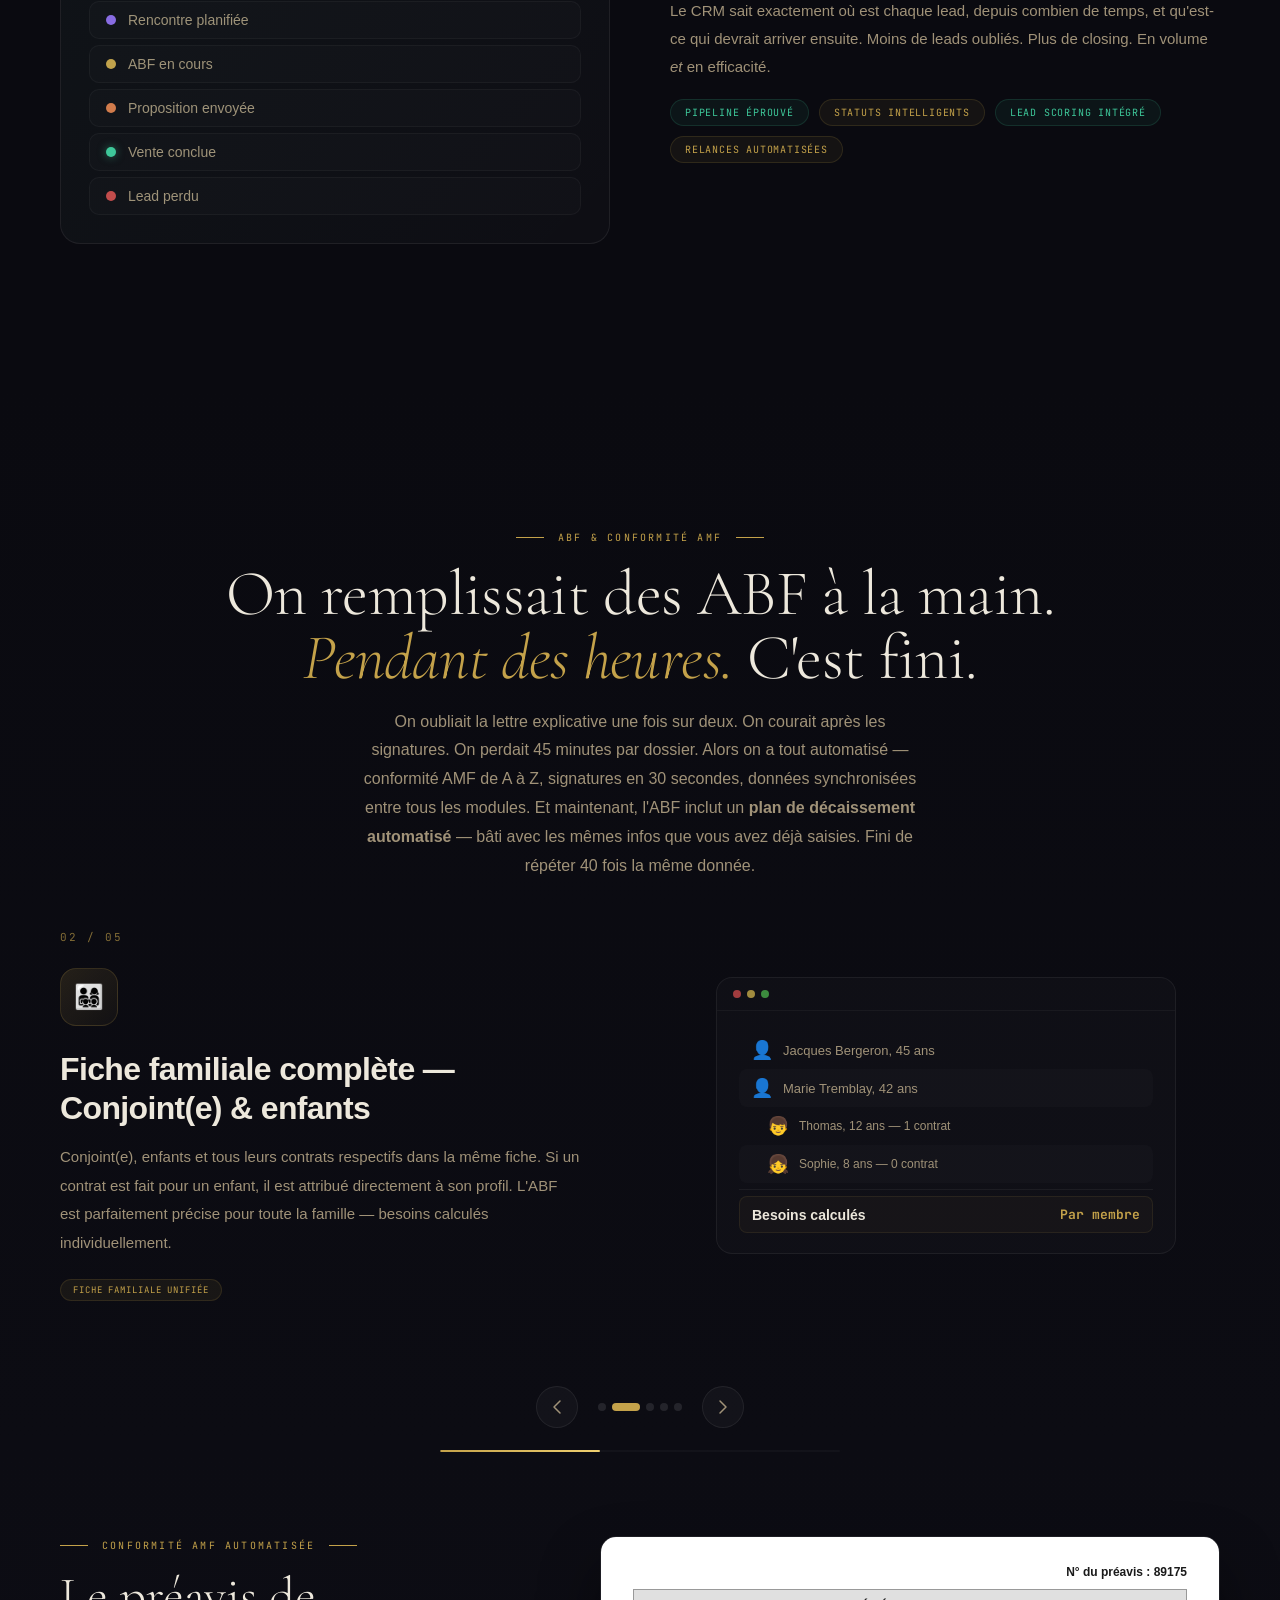
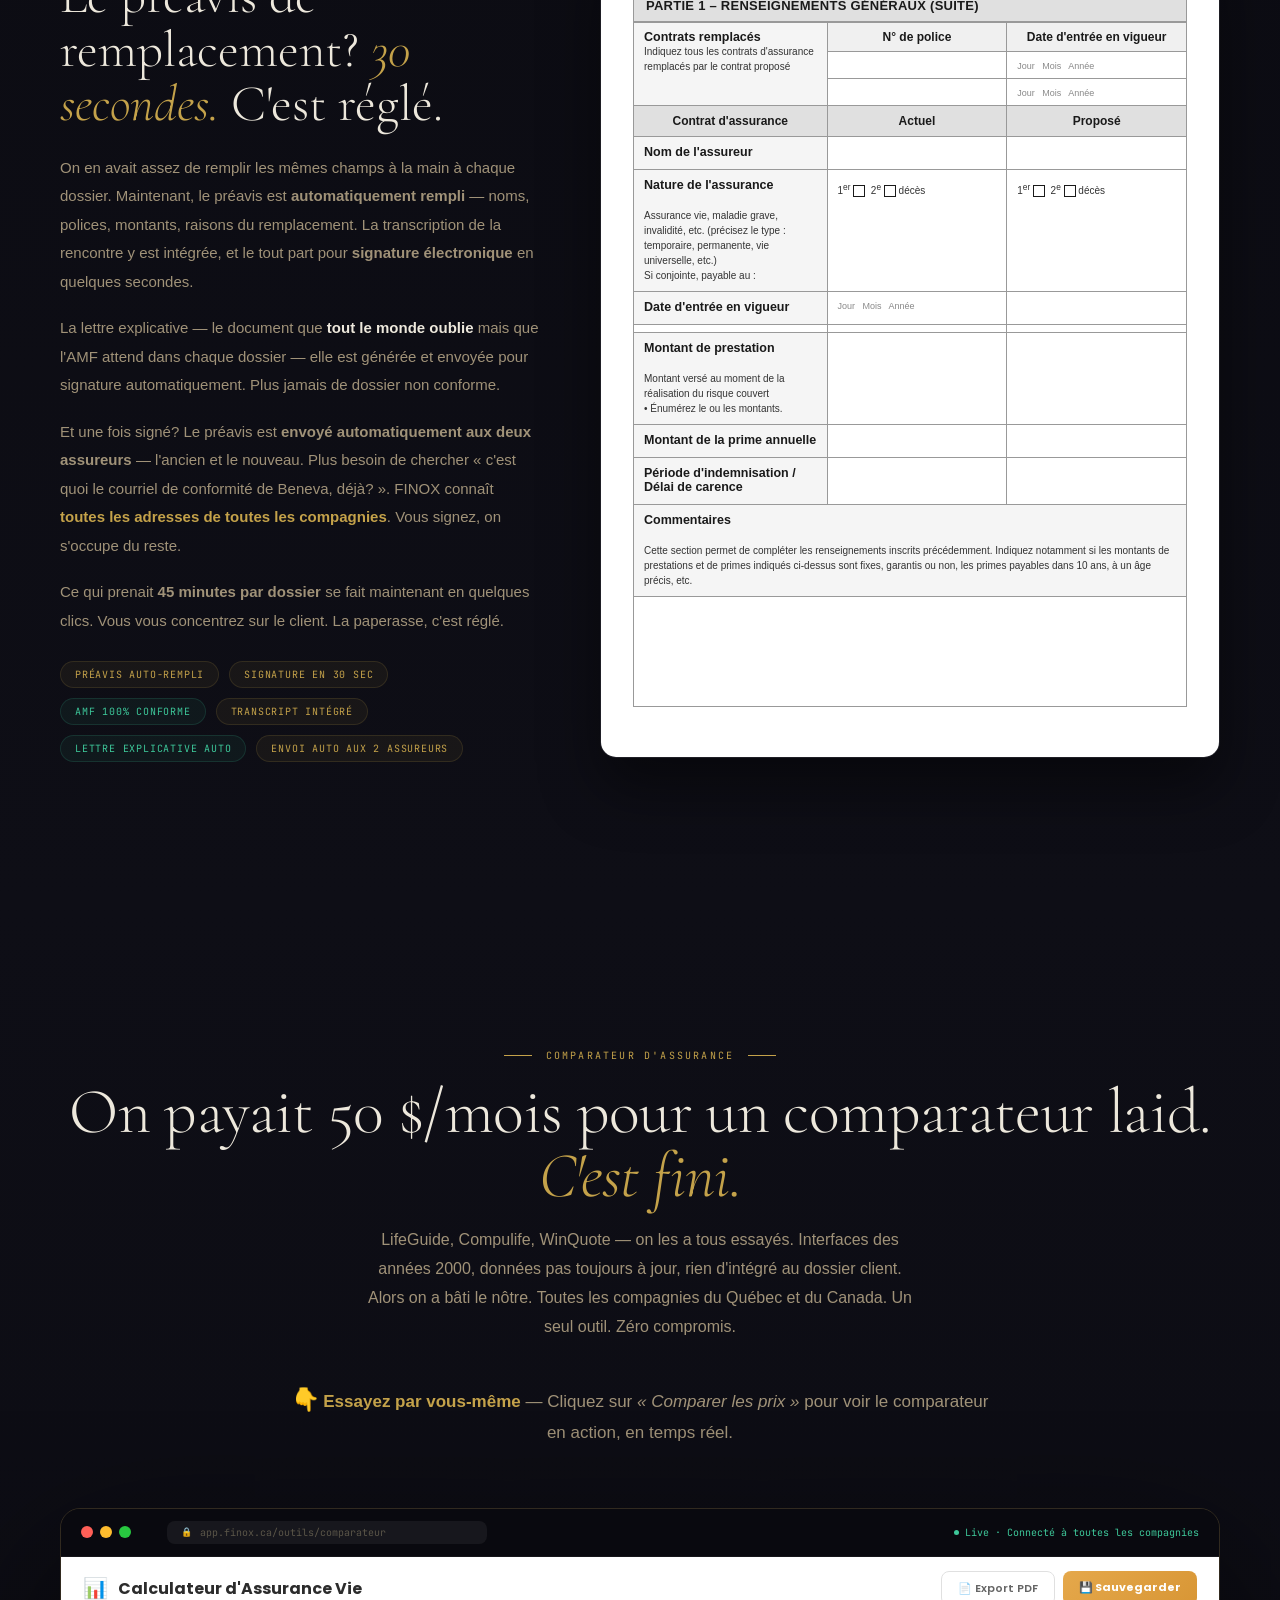
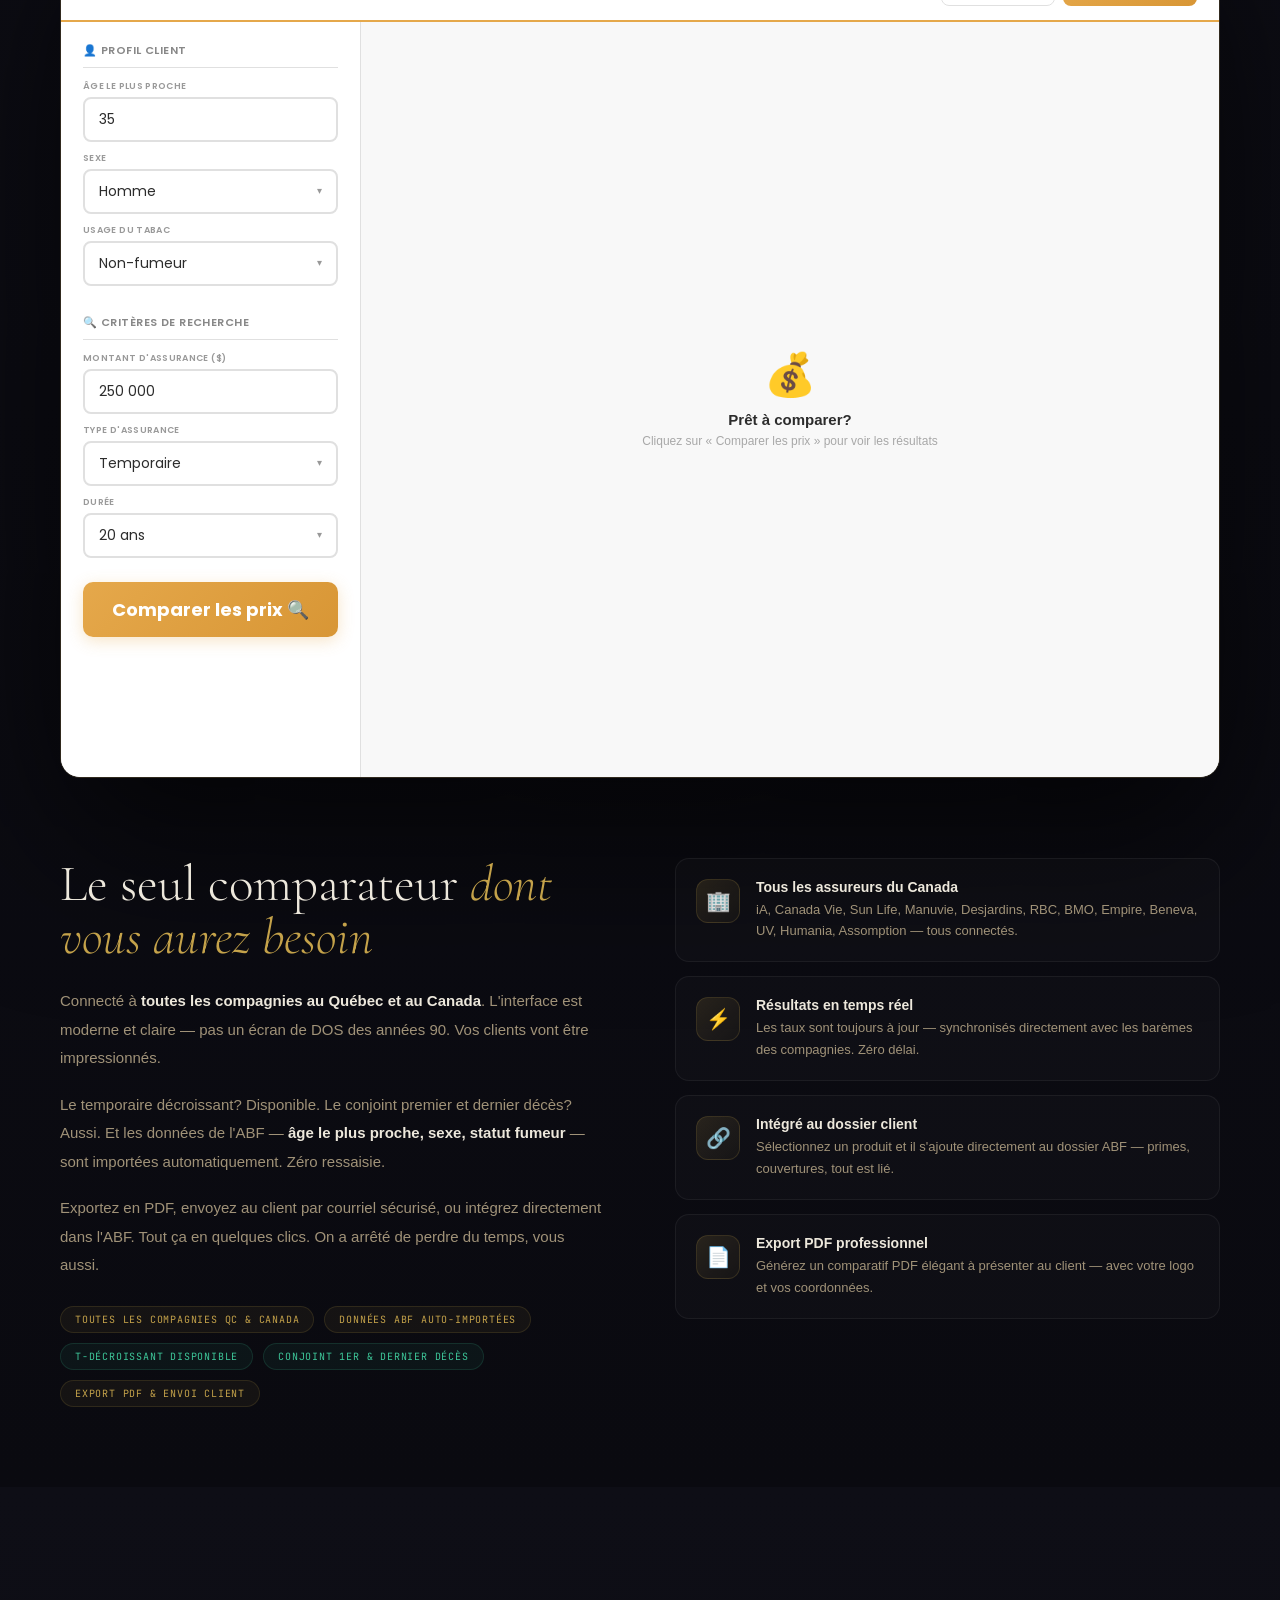
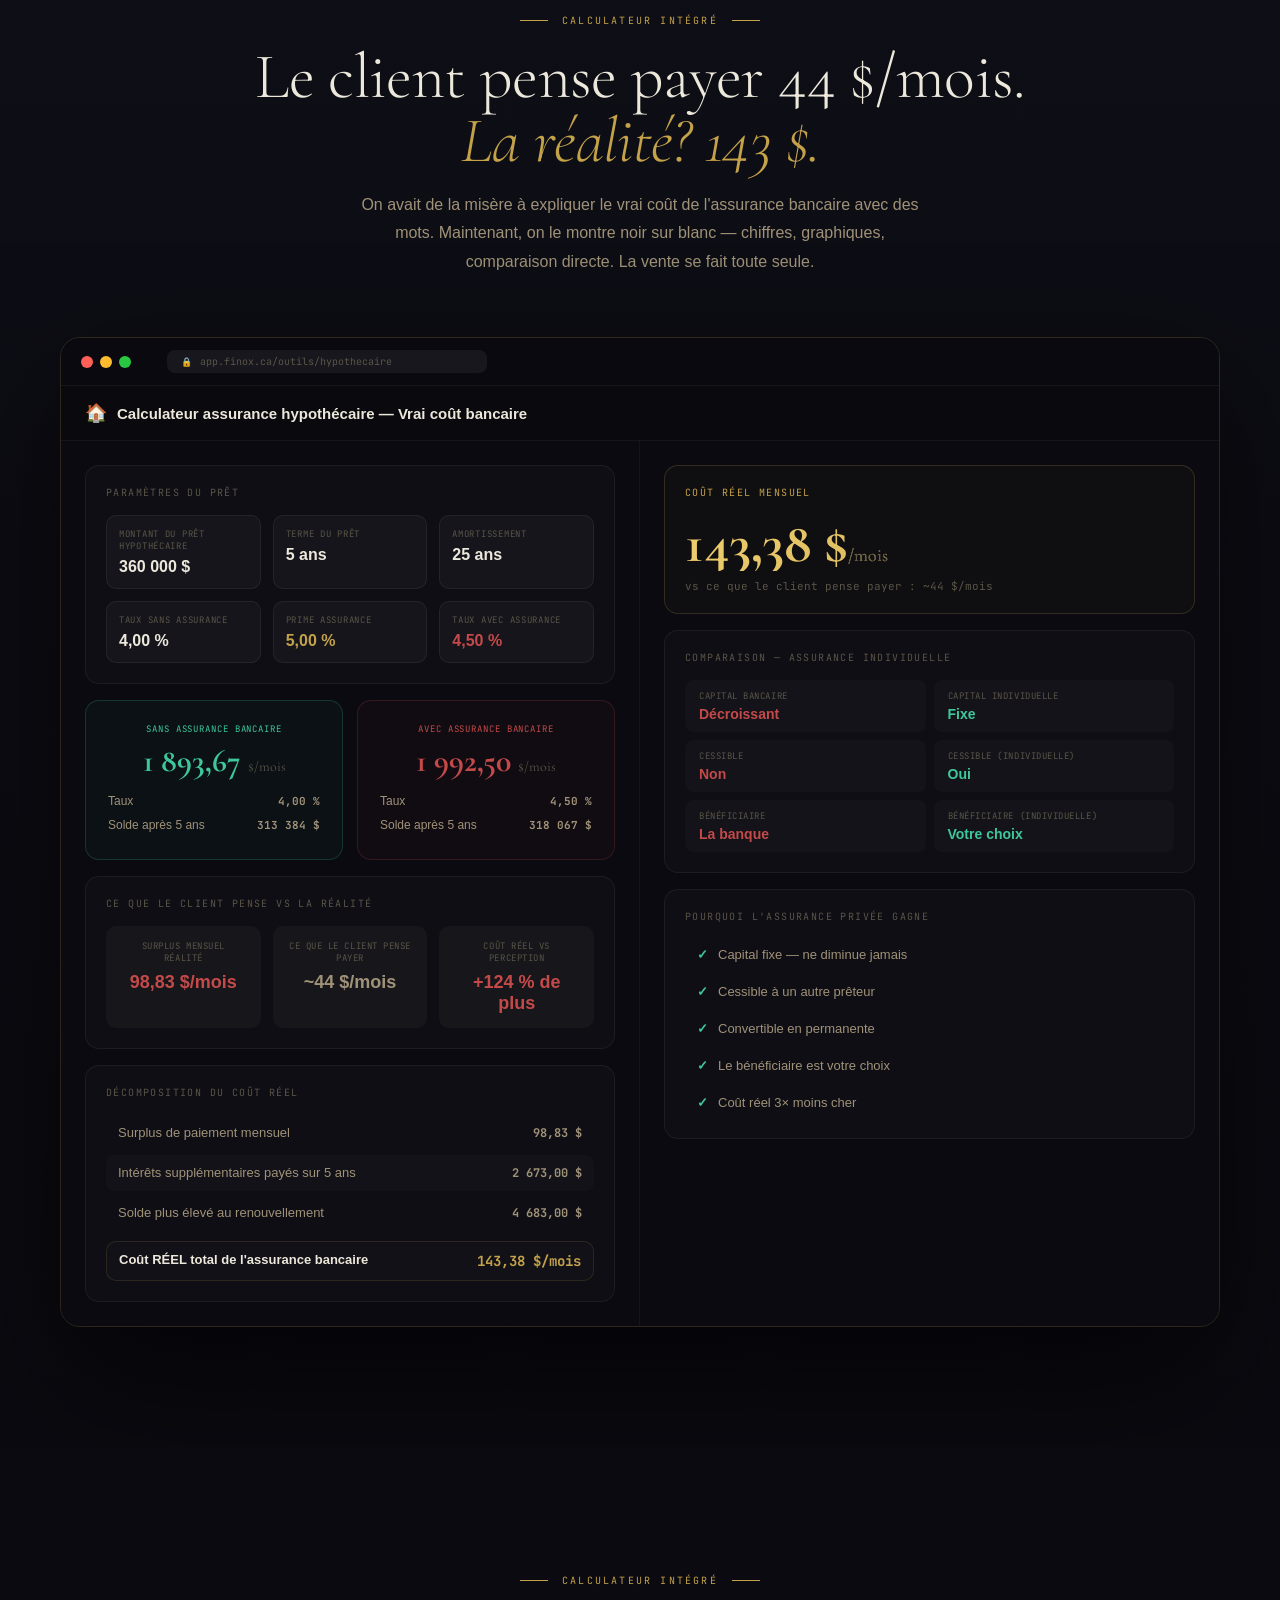
==== commit 73cccf3a: "Ajout pipeline de conversion A à Z dans la section Pulse Vital - Pipeline funnel visuel: Contact → S" ====
--- a/index.html
+++ b/index.html
@@ -547,6 +547,78 @@
         <span class="pill-tag">Prochaine étape suggérée</span>
         <span class="pill-tag">Alertes risque de churn</span>
         <span class="pill-tag blue">Prospect · Client · Corpo</span>
+      </div>
+    </div>
+  </div>
+
+  <!-- ── Pipeline de conversion — gestion A à Z ── -->
+  <div class="pulse-pipeline-section">
+    <div class="pulse-pipeline-header">
+      <h3 class="pulse-pipeline-title">Du premier contact à la vente.<br><em>Chaque étape est tracée.</em></h3>
+      <p class="pulse-pipeline-sub">On a testé, rodé et optimisé ce pipeline avec notre propre équipe de courtiers. Chaque statut existe pour une raison — maximiser le volume de closing et éliminer les leads qui tombent entre les craques.</p>
+    </div>
+
+    <!-- Pipeline funnel -->
+    <div class="pulse-funnel">
+      <div class="pulse-funnel-step">
+        <div class="pulse-funnel-icon">📥</div>
+        <div class="pulse-funnel-label">Contact</div>
+        <div class="pulse-funnel-desc">Nouveau lead entrant</div>
+      </div>
+      <div class="pulse-funnel-arrow">→</div>
+      <div class="pulse-funnel-step">
+        <div class="pulse-funnel-icon">📞</div>
+        <div class="pulse-funnel-label">Suivi</div>
+        <div class="pulse-funnel-desc">Prise de contact & relances</div>
+      </div>
+      <div class="pulse-funnel-arrow">→</div>
+      <div class="pulse-funnel-step">
+        <div class="pulse-funnel-icon">🤝</div>
+        <div class="pulse-funnel-label">Rencontre</div>
+        <div class="pulse-funnel-desc">Appel ou rencontre planifiée</div>
+      </div>
+      <div class="pulse-funnel-arrow">→</div>
+      <div class="pulse-funnel-step">
+        <div class="pulse-funnel-icon">📋</div>
+        <div class="pulse-funnel-label">ABF</div>
+        <div class="pulse-funnel-desc">Analyse des besoins complétée</div>
+      </div>
+      <div class="pulse-funnel-arrow">→</div>
+      <div class="pulse-funnel-step accent">
+        <div class="pulse-funnel-icon">✅</div>
+        <div class="pulse-funnel-label">Vente</div>
+        <div class="pulse-funnel-desc">Deal fermé, client acquis</div>
+      </div>
+    </div>
+
+    <!-- Statuts de leads -->
+    <div class="pulse-pipeline-layout">
+      <div class="pulse-statuts-card">
+        <div class="pulse-statuts-header">
+          <span class="pulse-statuts-title">Statuts de leads</span>
+          <span class="pulse-statuts-badge">Optimisés sur le terrain</span>
+        </div>
+        <div class="pulse-statuts-grid">
+          <div class="pulse-statut new"><span class="pulse-statut-dot"></span>Nouveau lead</div>
+          <div class="pulse-statut unreached"><span class="pulse-statut-dot"></span>Non rejoint</div>
+          <div class="pulse-statut callback"><span class="pulse-statut-dot"></span>À rappeler</div>
+          <div class="pulse-statut meeting"><span class="pulse-statut-dot"></span>Rencontre planifiée</div>
+          <div class="pulse-statut abf"><span class="pulse-statut-dot"></span>ABF en cours</div>
+          <div class="pulse-statut proposal"><span class="pulse-statut-dot"></span>Proposition envoyée</div>
+          <div class="pulse-statut won"><span class="pulse-statut-dot"></span>Vente conclue</div>
+          <div class="pulse-statut lost"><span class="pulse-statut-dot"></span>Lead perdu</div>
+        </div>
+      </div>
+      <div class="pulse-pipeline-text">
+        <h4 class="pulse-pipeline-text-title">Prouvé par notre équipe.<br>Optimisé dans le CRM.</h4>
+        <p class="pulse-pipeline-text-desc">C'est pas un pipeline générique sorti d'un template Salesforce. C'est <strong>le nôtre</strong> — testé avec de vrais courtiers, sur de vrais leads, avec de vrais résultats. Chaque statut a été placé là parce qu'il améliore le taux de conversion.</p>
+        <p class="pulse-pipeline-text-desc">Le CRM sait exactement où est chaque lead, depuis combien de temps, et qu'est-ce qui devrait arriver ensuite. Moins de leads oubliés. Plus de closing. En volume <em>et</em> en efficacité.</p>
+        <div class="tag-row">
+          <span class="pill-tag">Pipeline éprouvé</span>
+          <span class="pill-tag gold">Statuts intelligents</span>
+          <span class="pill-tag">Lead scoring intégré</span>
+          <span class="pill-tag gold">Relances automatisées</span>
+        </div>
       </div>
     </div>
   </div>
--- a/styles.css
+++ b/styles.css
@@ -435,6 +435,47 @@
 .pill-tag.blue{background:rgba(74,142,212,.06);border-color:rgba(74,142,212,.15);color:var(--blue)}
 .pill-tag.purple{background:rgba(138,106,228,.06);border-color:rgba(138,106,228,.15);color:var(--purple)}
 .tag-row{display:flex;flex-wrap:wrap;gap:10px;margin-top:18px}
+
+/* ─── PULSE PIPELINE — Gestion A à Z ─── */
+.pulse-pipeline-section{max-width:1300px;margin:0 auto;padding-top:120px}
+.pulse-pipeline-header{text-align:center;margin-bottom:60px}
+.pulse-pipeline-title{font-family:'Cormorant Garamond',serif;font-size:clamp(30px,4vw,58px);font-weight:300;line-height:1.05;margin-bottom:18px}
+.pulse-pipeline-title em{font-style:italic;color:var(--green)}
+.pulse-pipeline-sub{font-size:15px;line-height:1.8;color:var(--cd);max-width:700px;margin:0 auto}
+/* Funnel */
+.pulse-funnel{display:flex;align-items:center;justify-content:center;gap:0;margin-bottom:60px;flex-wrap:wrap}
+.pulse-funnel-step{display:flex;flex-direction:column;align-items:center;gap:8px;padding:20px 28px;background:rgba(255,255,255,.02);border:1px solid rgba(255,255,255,.06);border-radius:16px;min-width:120px;transition:all .3s}
+.pulse-funnel-step:hover{background:rgba(62,200,154,.04);border-color:rgba(62,200,154,.15);transform:translateY(-3px)}
+.pulse-funnel-step.accent{background:rgba(62,200,154,.06);border-color:rgba(62,200,154,.2)}
+.pulse-funnel-icon{font-size:24px}
+.pulse-funnel-label{font-family:'JetBrains Mono',monospace;font-size:13px;font-weight:700;letter-spacing:.06em;text-transform:uppercase;color:var(--cr)}
+.pulse-funnel-desc{font-size:12px;color:var(--cm);text-align:center}
+.pulse-funnel-arrow{font-family:'JetBrains Mono',monospace;font-size:20px;color:var(--green);opacity:.5;padding:0 8px}
+/* Pipeline layout */
+.pulse-pipeline-layout{display:grid;grid-template-columns:1fr 1fr;gap:60px;align-items:start}
+/* Statuts card */
+.pulse-statuts-card{background:rgba(255,255,255,.02);border:1px solid rgba(255,255,255,.07);border-radius:20px;padding:28px;position:relative;overflow:hidden}
+.pulse-statuts-card::before{content:'';position:absolute;inset:0;background:linear-gradient(135deg,rgba(62,200,154,.03),transparent);pointer-events:none}
+.pulse-statuts-header{display:flex;align-items:center;justify-content:space-between;margin-bottom:20px}
+.pulse-statuts-title{font-family:'Cormorant Garamond',serif;font-size:22px;font-weight:700}
+.pulse-statuts-badge{font-family:'JetBrains Mono',monospace;font-size:10px;letter-spacing:.08em;text-transform:uppercase;padding:5px 12px;border-radius:100px;background:rgba(62,200,154,.08);border:1px solid rgba(62,200,154,.18);color:var(--green)}
+.pulse-statuts-grid{display:flex;flex-direction:column;gap:6px}
+.pulse-statut{display:flex;align-items:center;gap:12px;padding:10px 16px;border-radius:10px;font-size:14px;color:var(--cd);background:rgba(255,255,255,.015);border:1px solid rgba(255,255,255,.04);transition:all .3s}
+.pulse-statut:hover{background:rgba(255,255,255,.04);transform:translateX(4px)}
+.pulse-statut-dot{width:10px;height:10px;border-radius:50%;flex-shrink:0}
+.pulse-statut.new .pulse-statut-dot{background:#3ec89a}
+.pulse-statut.unreached .pulse-statut-dot{background:#e8a84c}
+.pulse-statut.callback .pulse-statut-dot{background:#4a8ed4}
+.pulse-statut.meeting .pulse-statut-dot{background:#8a6ae4}
+.pulse-statut.abf .pulse-statut-dot{background:#c4a24a}
+.pulse-statut.proposal .pulse-statut-dot{background:#d47a4a}
+.pulse-statut.won .pulse-statut-dot{background:#3ec89a;box-shadow:0 0 8px rgba(62,200,154,.5)}
+.pulse-statut.lost .pulse-statut-dot{background:#c44a4a}
+/* Pipeline text */
+.pulse-pipeline-text-title{font-family:'Cormorant Garamond',serif;font-size:clamp(24px,3vw,42px);font-weight:300;line-height:1.1;margin-bottom:20px}
+.pulse-pipeline-text-title em{font-style:italic;color:var(--green)}
+.pulse-pipeline-text-desc{font-size:15px;line-height:1.85;color:var(--cd);margin-bottom:16px}
+.pulse-pipeline-text-desc strong{color:var(--cr)}
 
 /* ─── ABF ─── */
 .abf-section{padding:140px 60px;background:linear-gradient(to bottom,var(--s1),var(--s2));overflow:hidden}
@@ -1150,6 +1191,11 @@
   .compare-circle-wrap{width:260px;height:260px}
   .compare-section{padding:80px 0 0}
   .pulse-layout,.ai-layout,.comm-layout,.conf-layout,.cabinet-layout,.preavis-layout{grid-template-columns:1fr;gap:52px}
+  .pulse-pipeline-layout{grid-template-columns:1fr;gap:40px}
+  .pulse-funnel{gap:8px}
+  .pulse-funnel-step{min-width:90px;padding:14px 16px}
+  .pulse-funnel-arrow{padding:0 4px;font-size:16px}
+  .pulse-pipeline-section{padding-top:80px}
   .comp-demo-grid{grid-template-columns:1fr;overflow:visible}
   .comp-demo{height:auto;overflow:visible}
   .comp-demo-left{border-right:none;border-bottom:1px solid rgba(255,255,255,.04)}
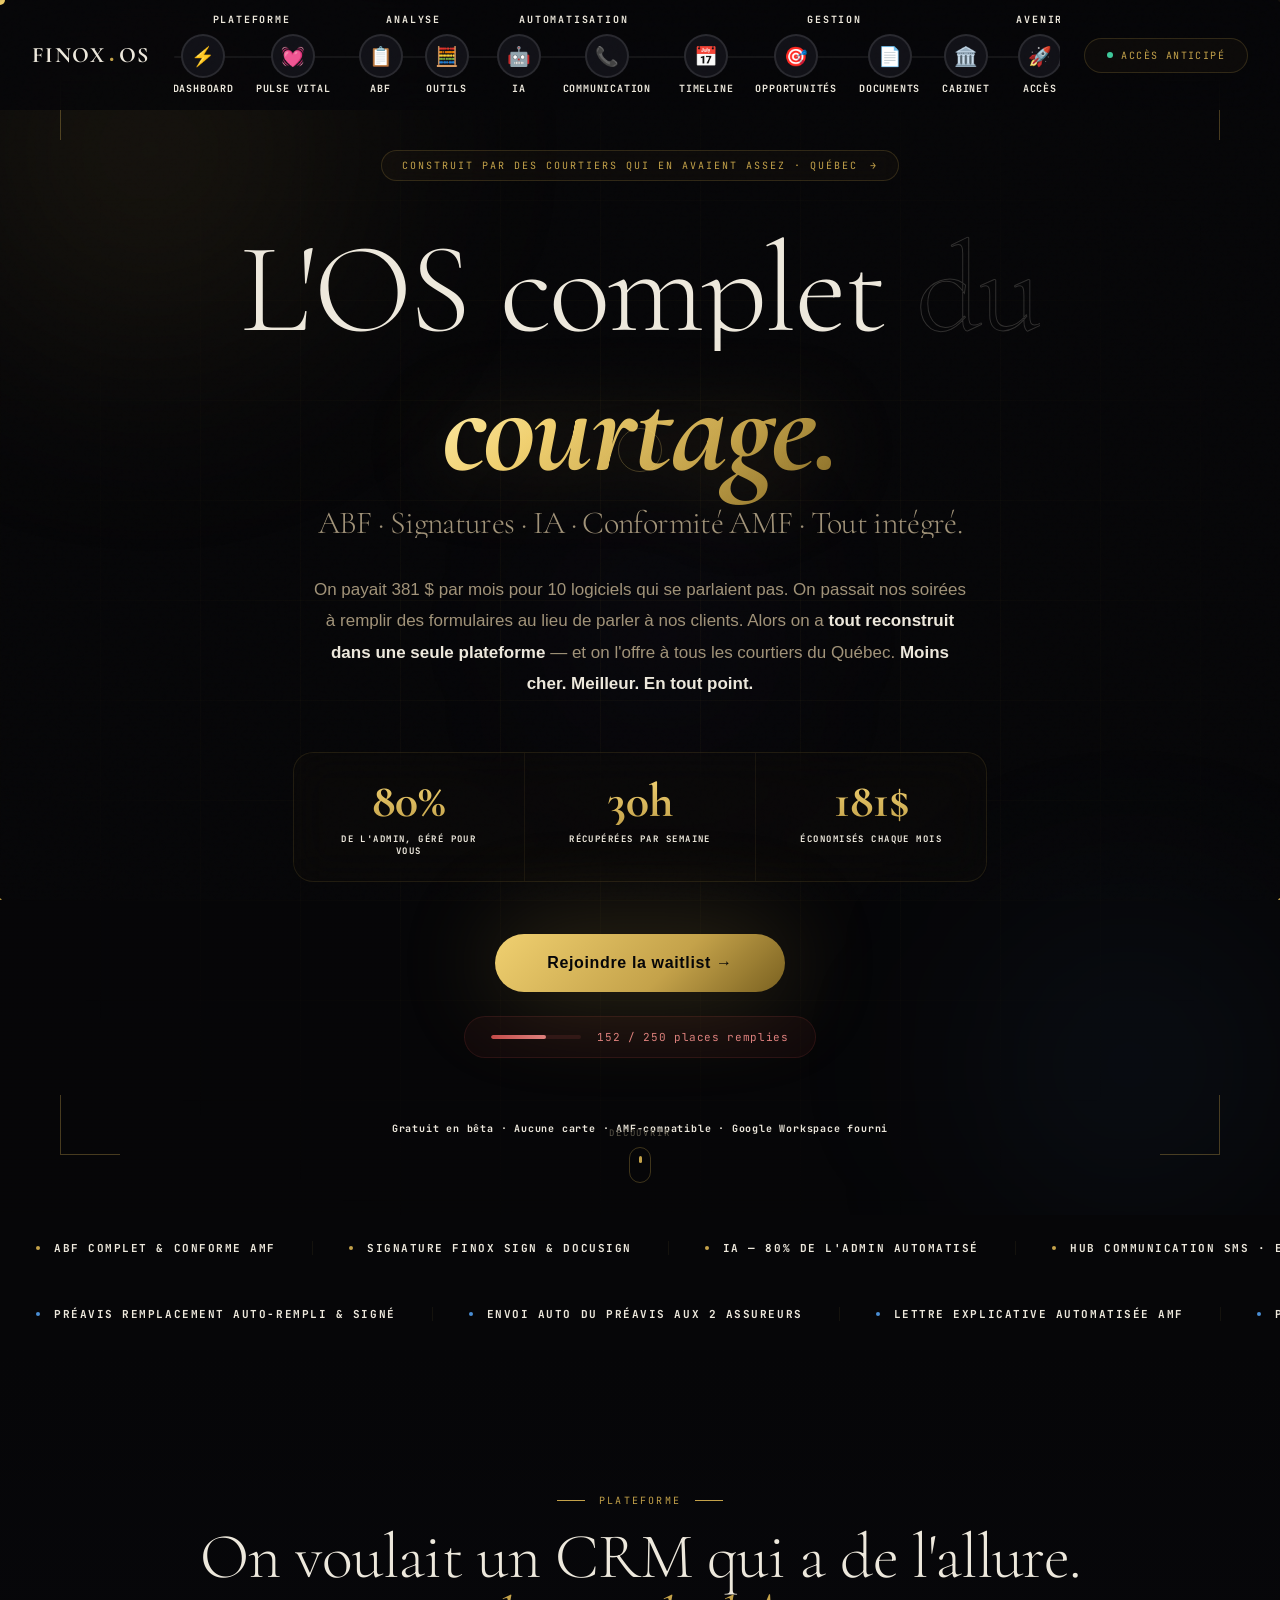
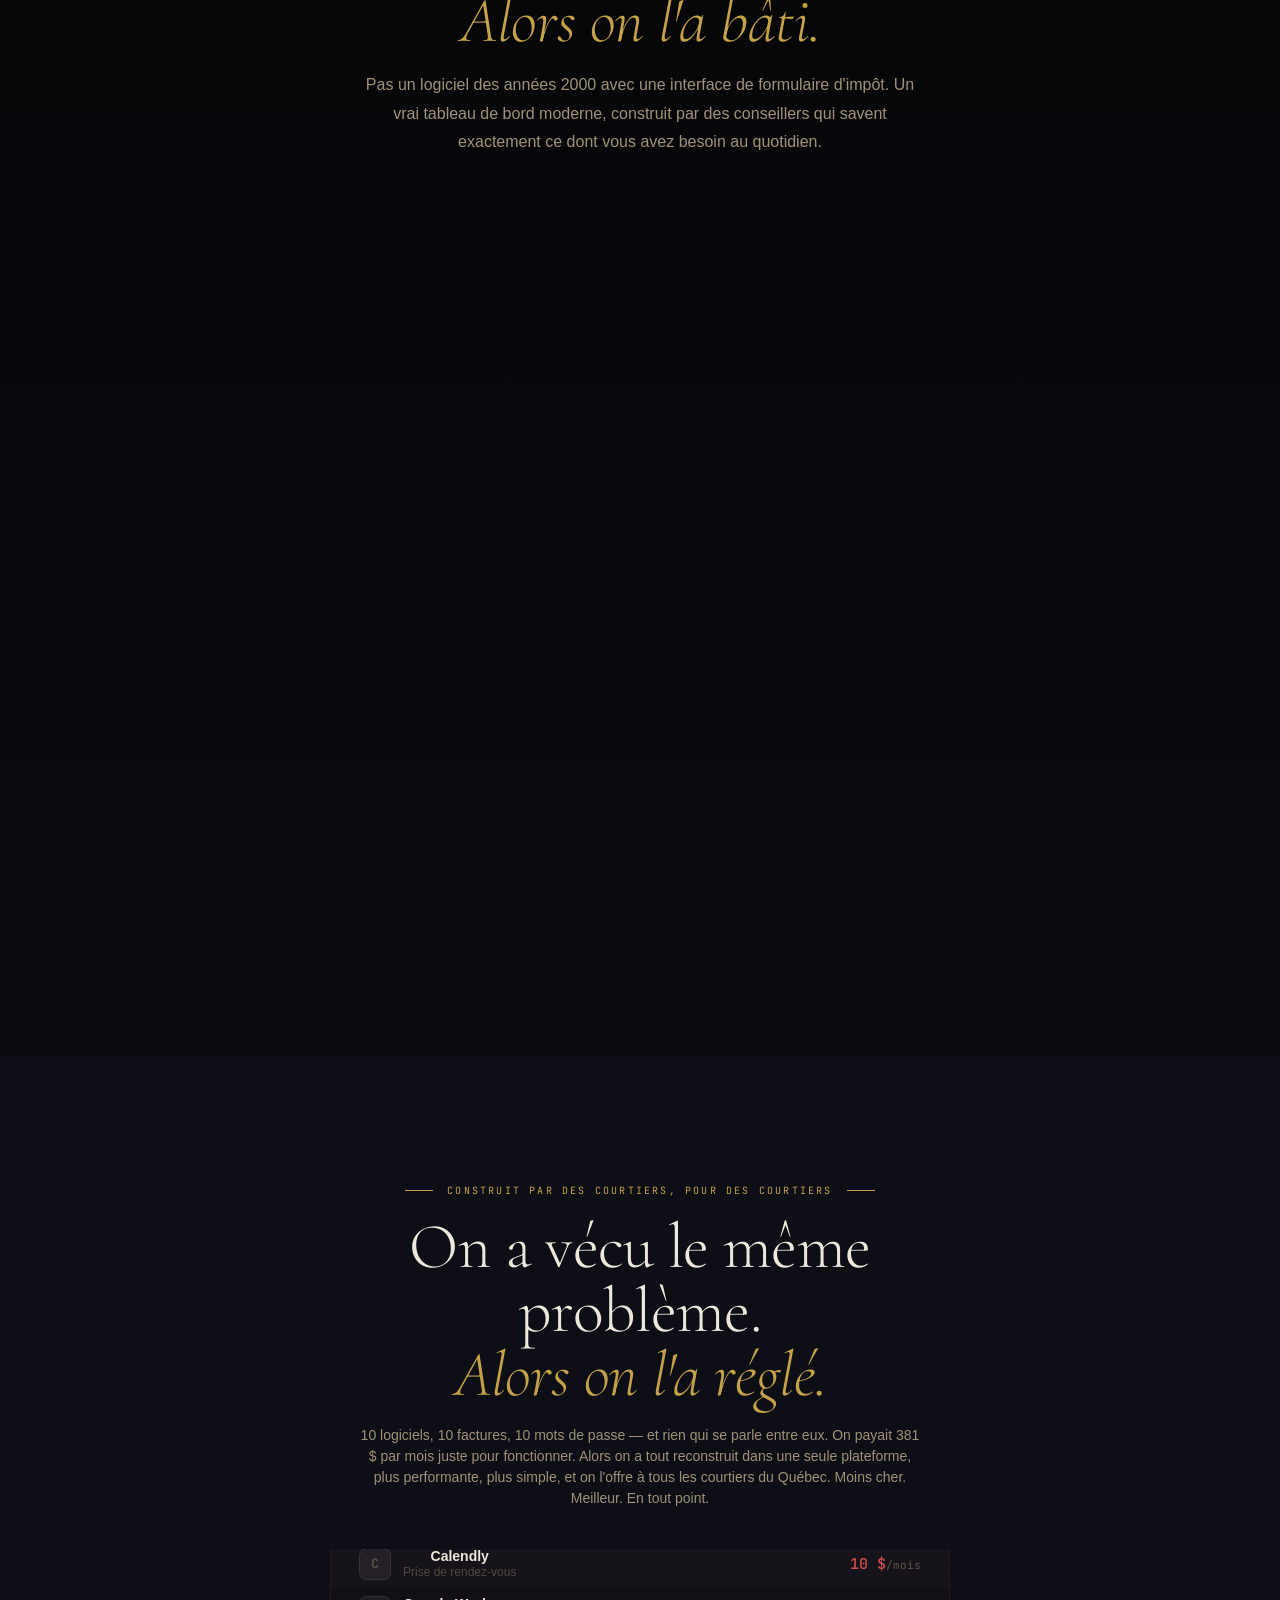
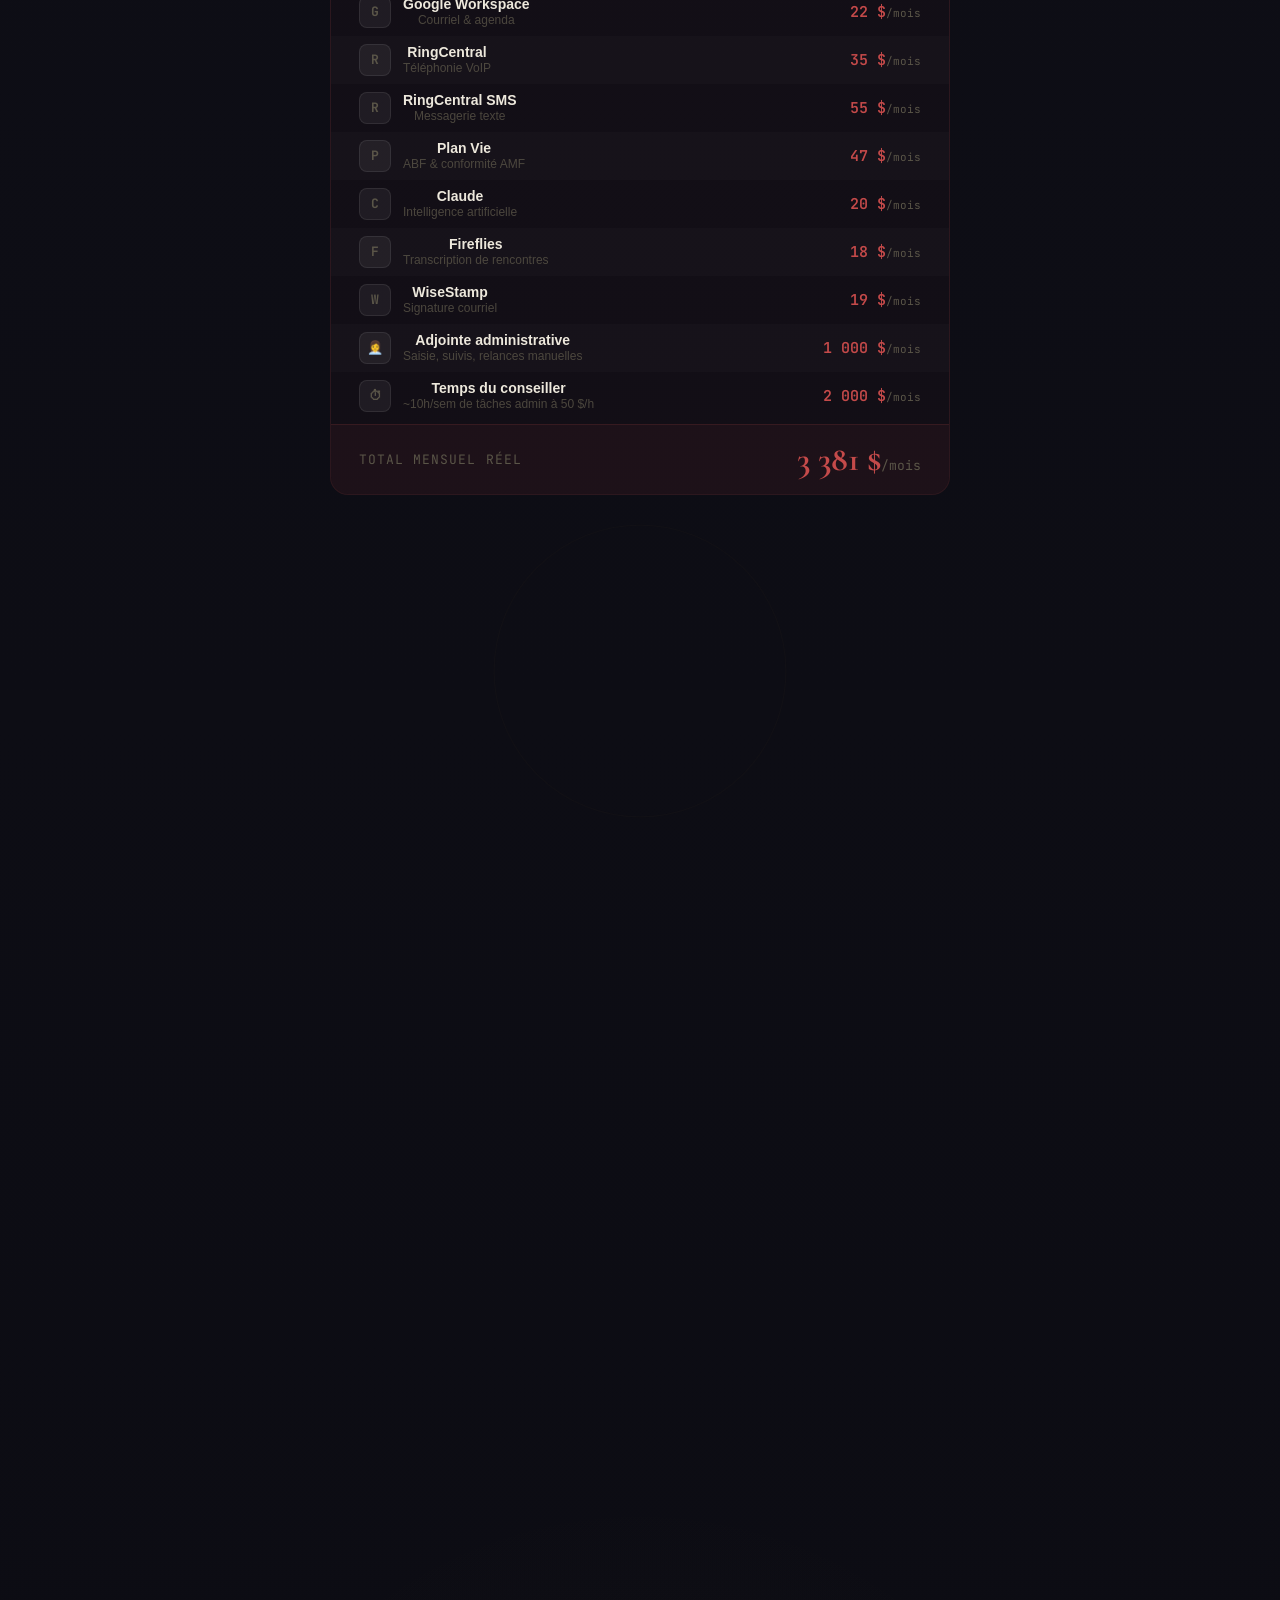
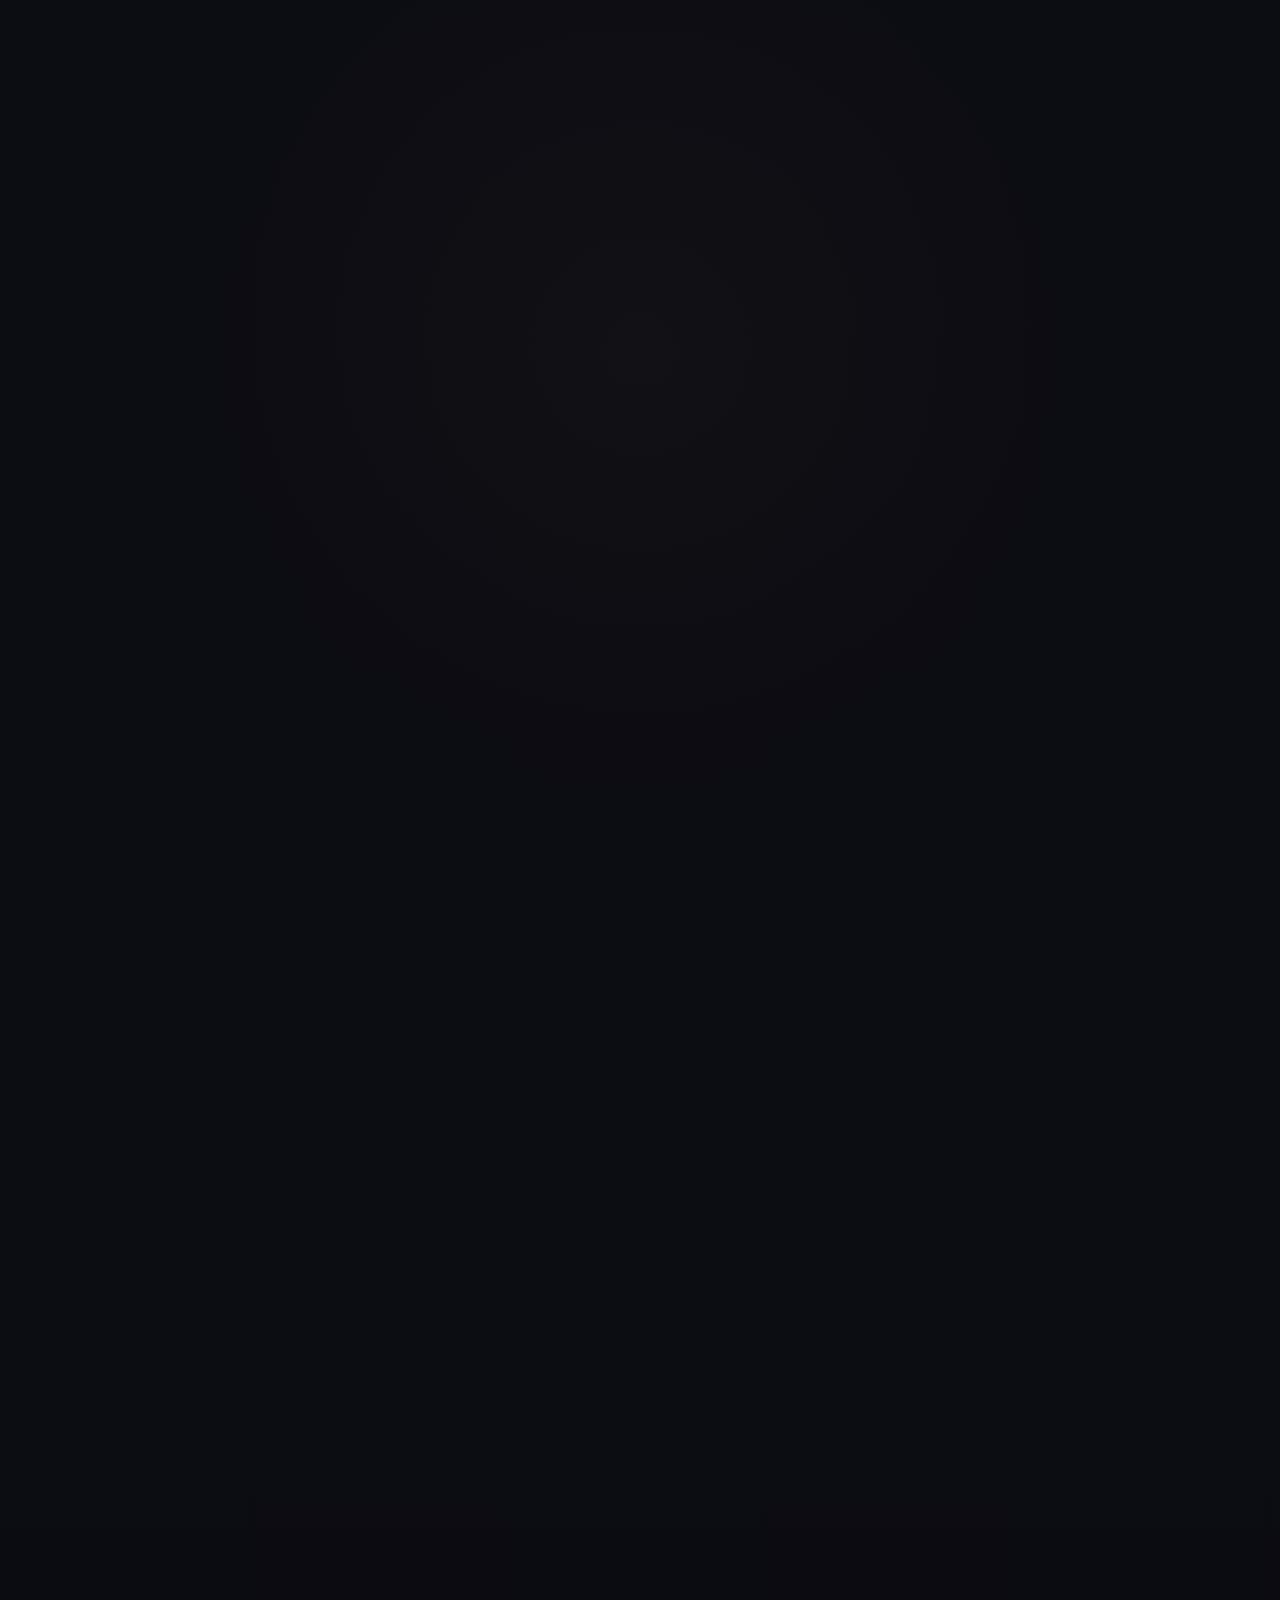
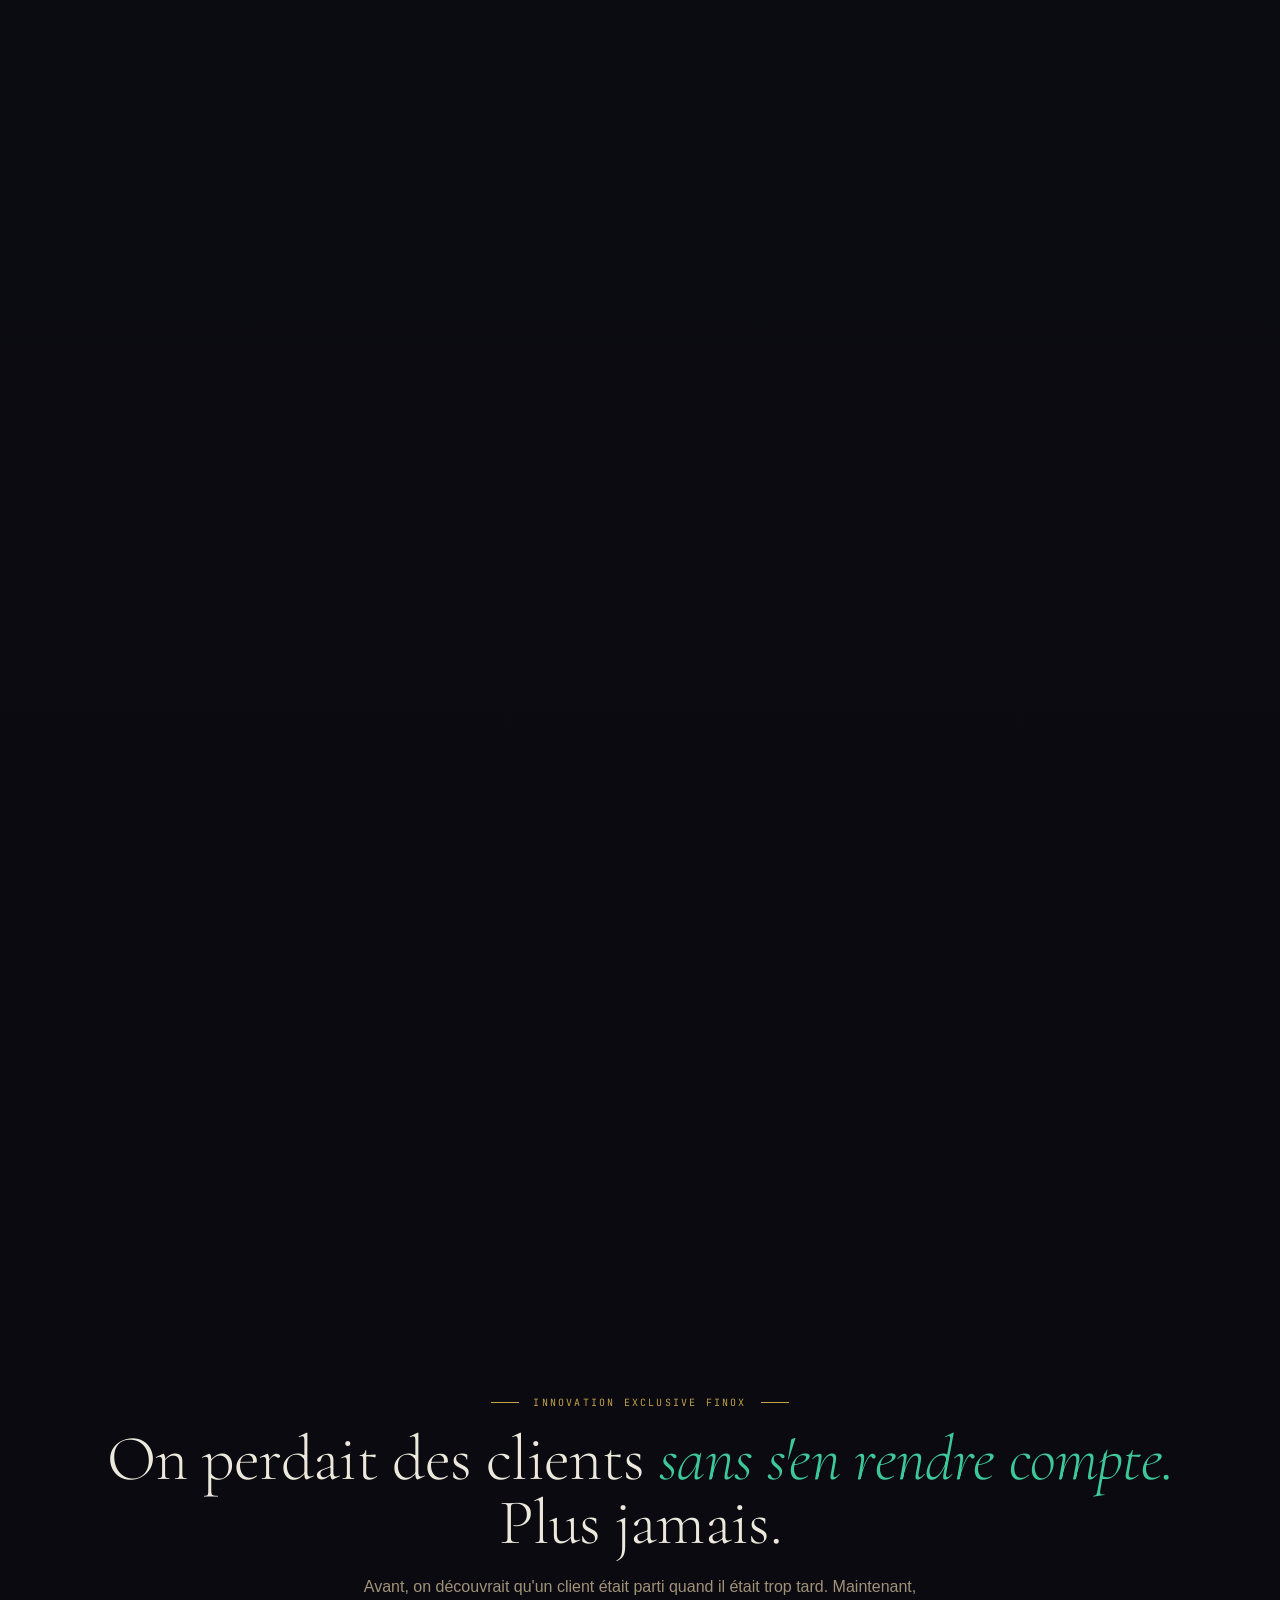
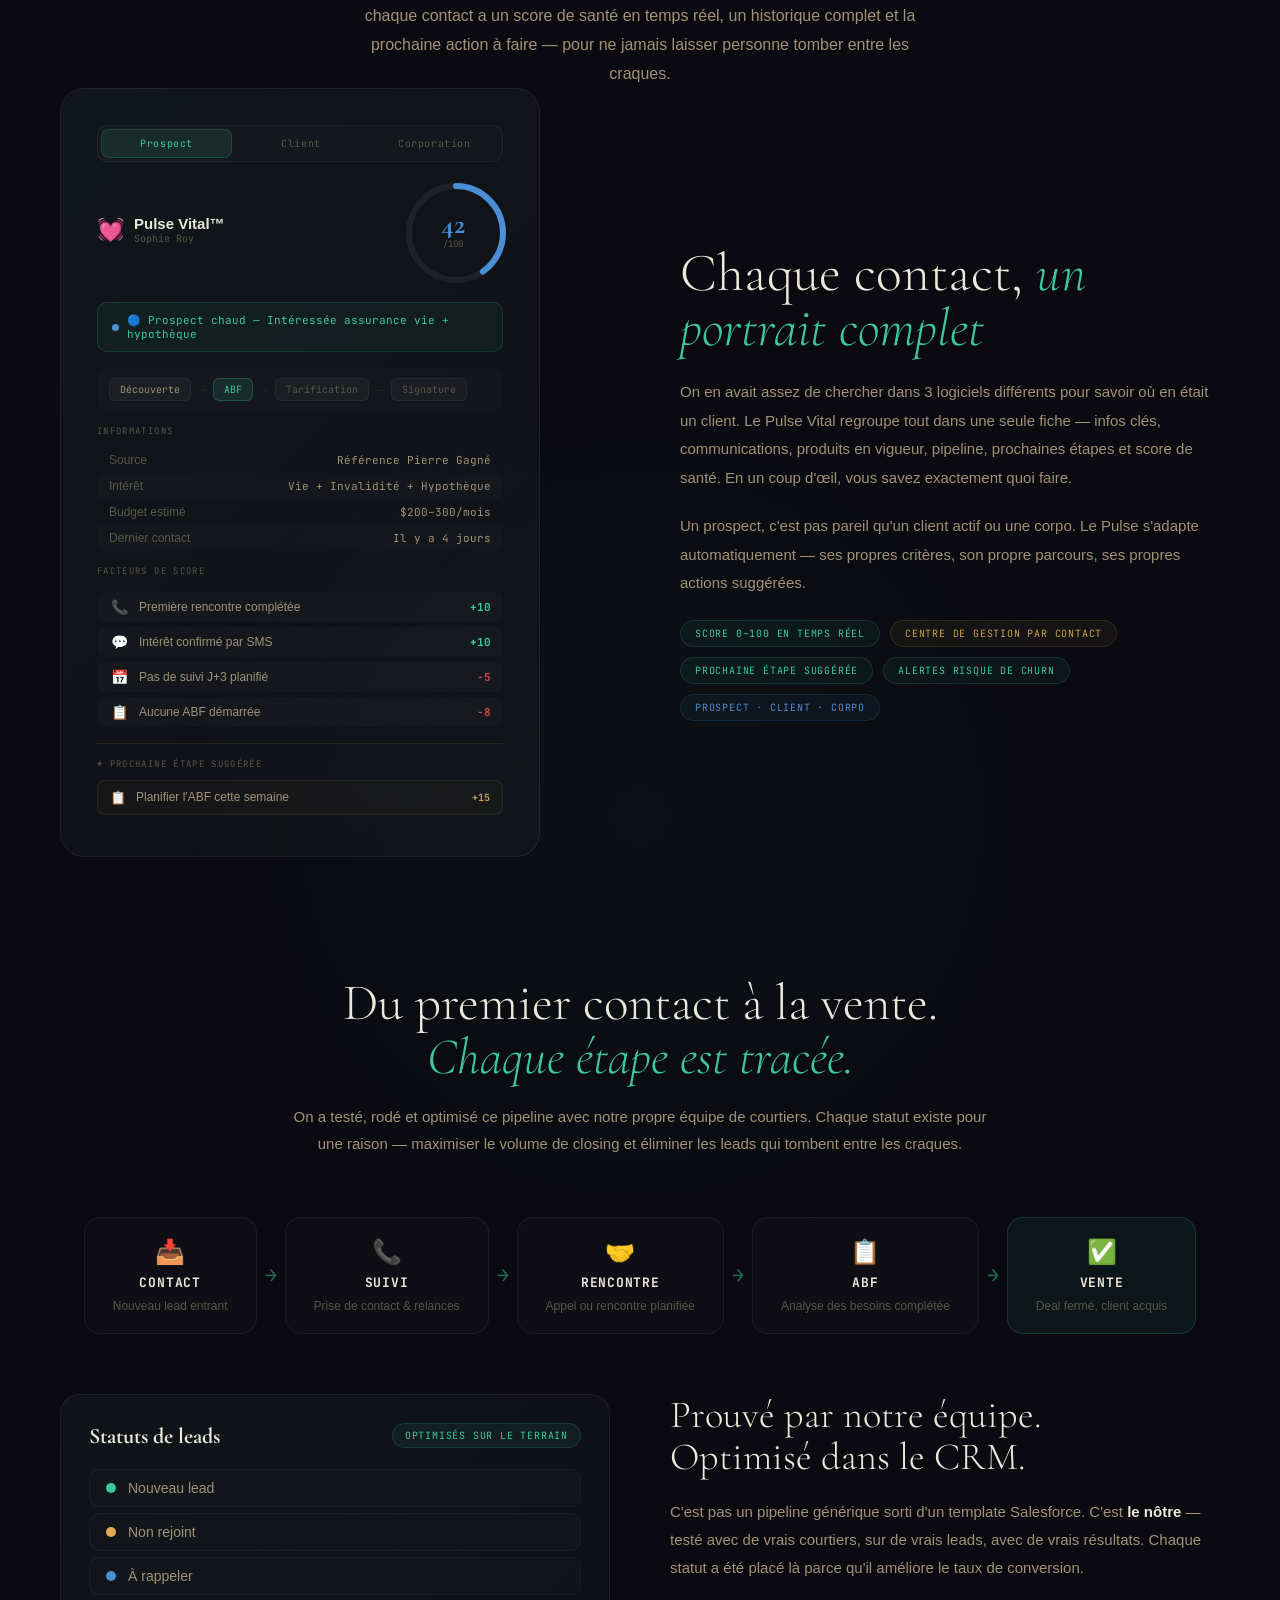
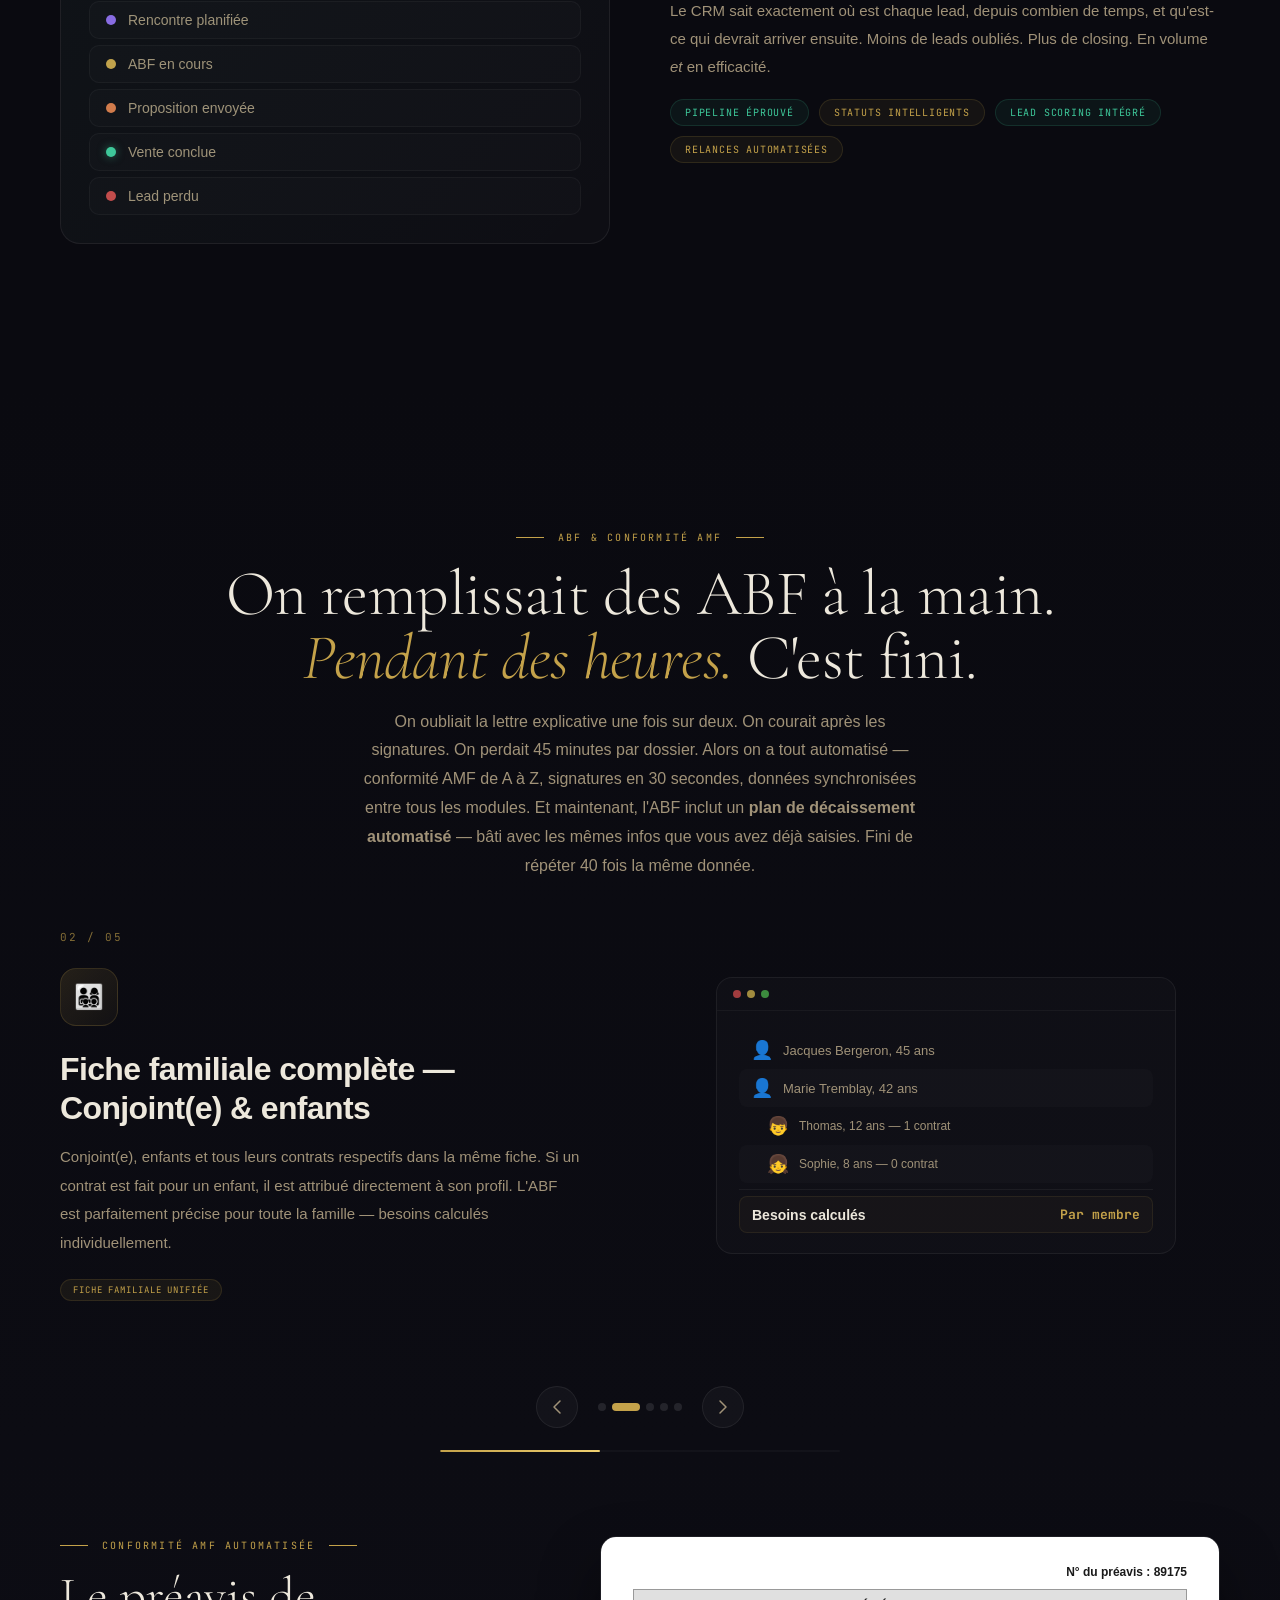
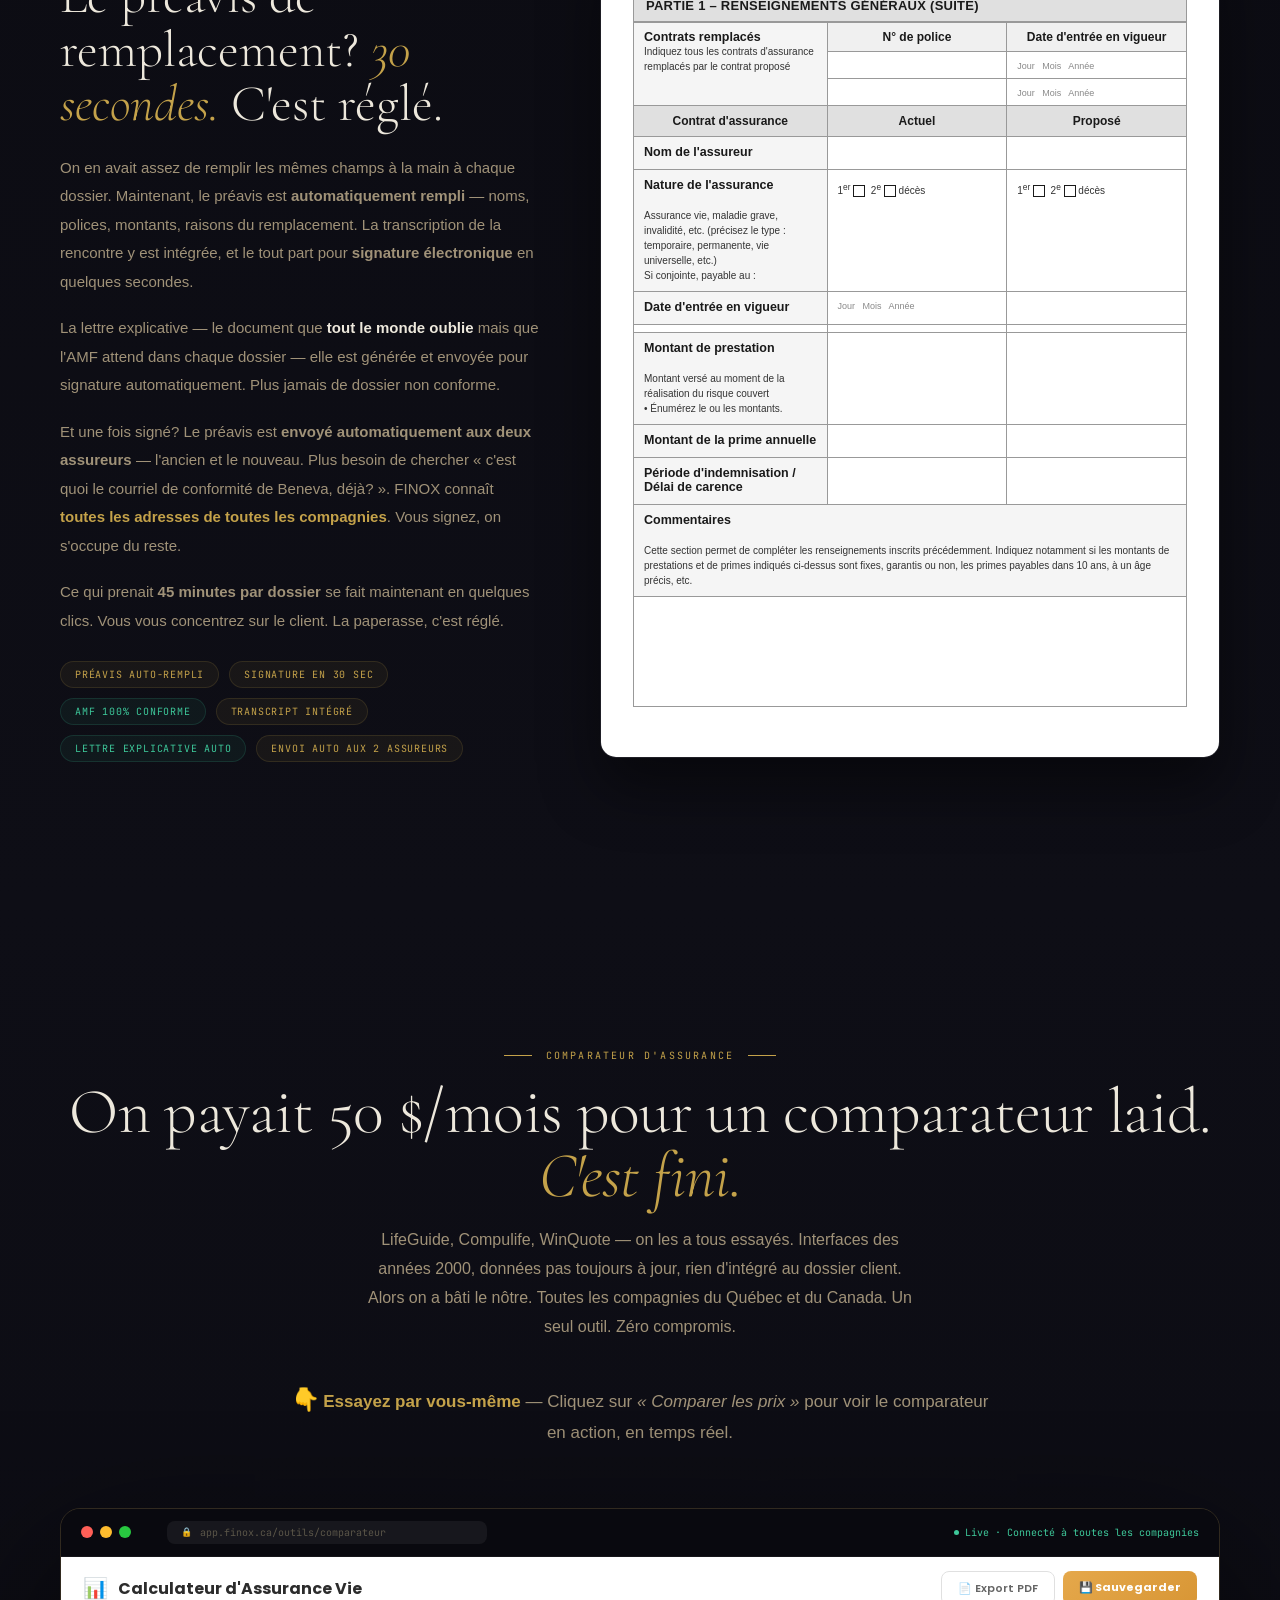
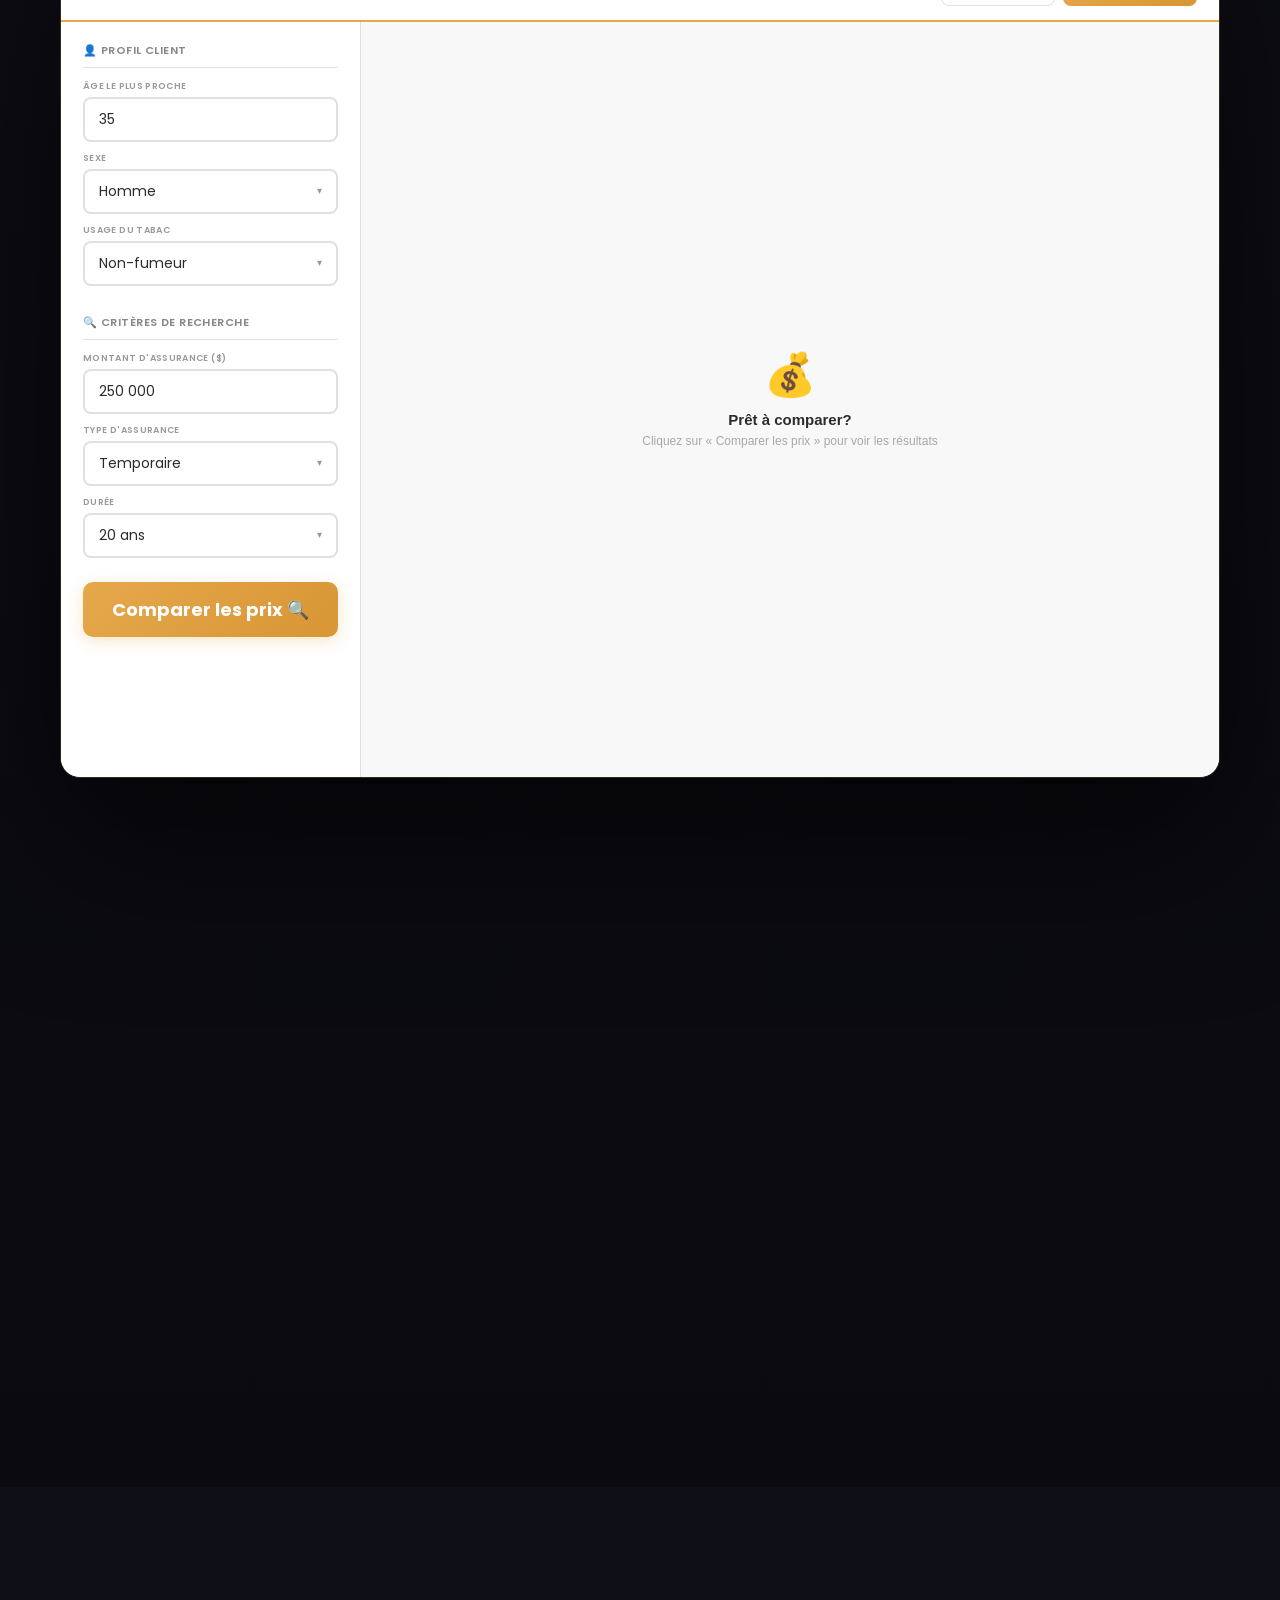
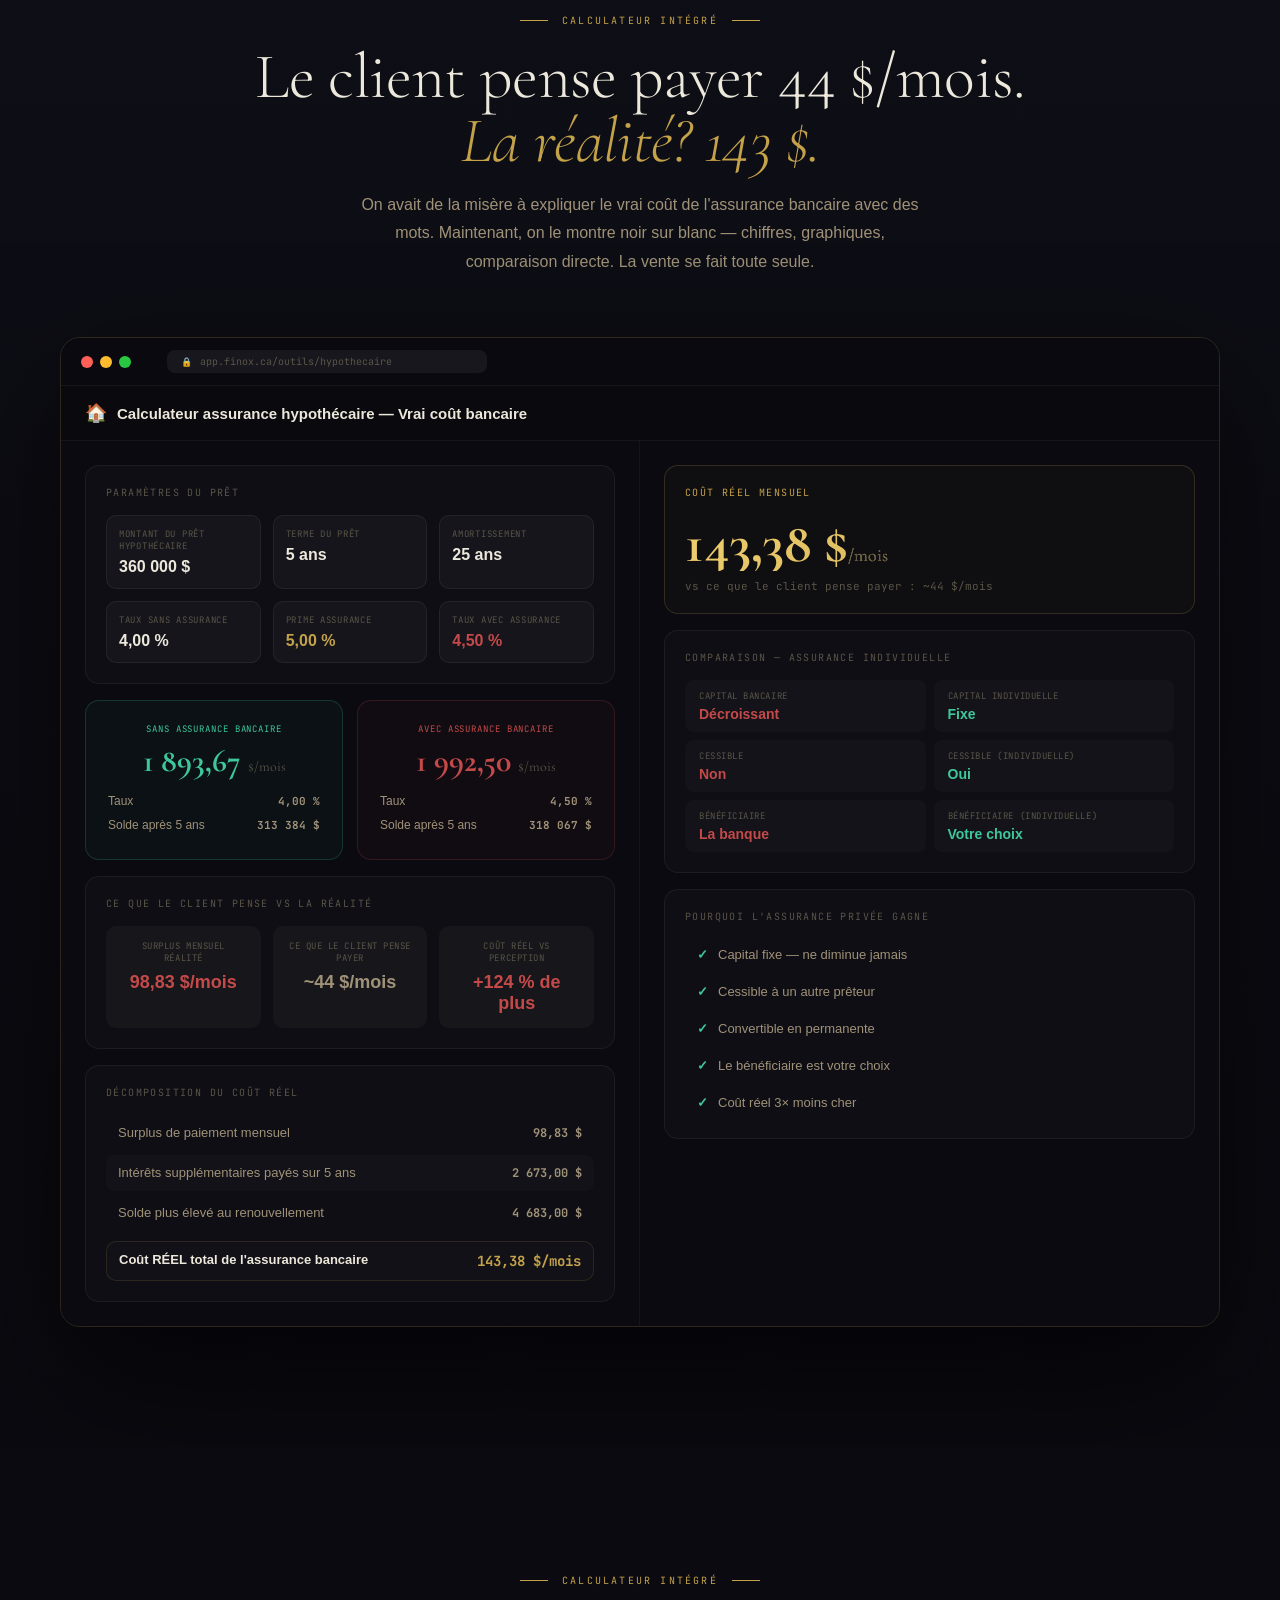
==== commit eba534a8: "Ajout showcase animé planification de rencontre dans Communication - Demo interactive 5 étapes animé" ====
--- a/index.html
+++ b/index.html
@@ -1417,6 +1417,159 @@
       </div>
     </div>
   </div>
+
+  <!-- ── Showcase Planification Rencontre ── -->
+  <div class="sched-showcase-wrap">
+    <div class="sched-showcase-text">
+      <h3 class="sched-showcase-title">Planifier une rencontre?<br><em>5 clics. C'est tout.</em></h3>
+      <p class="sched-showcase-desc">On voulait un calendrier qui ne ressemble pas à un formulaire de gouvernement. Sélectionnez la date, l'heure, le type de rencontre — et le client reçoit automatiquement son invitation par email. Synchronisé avec Google Calendar en temps réel.</p>
+      <div class="sched-steps-list">
+        <div class="sched-step-item" data-step="0"><span class="sched-step-num">1</span><span>Cliquer sur l'icône calendrier</span></div>
+        <div class="sched-step-item" data-step="1"><span class="sched-step-num">2</span><span>Sélectionner la journée</span></div>
+        <div class="sched-step-item" data-step="2"><span class="sched-step-num">3</span><span>Choisir l'heure</span></div>
+        <div class="sched-step-item" data-step="3"><span class="sched-step-num">4</span><span>Sélectionner le type de rencontre</span></div>
+        <div class="sched-step-item" data-step="4"><span class="sched-step-num">5</span><span>Confirmer — email envoyé automatiquement</span></div>
+      </div>
+      <div class="tag-row" style="margin-top:24px">
+        <span class="pill-tag blue">Sync Google Calendar</span>
+        <span class="pill-tag gold">Email auto au client</span>
+        <span class="pill-tag blue">SMS rappel auto</span>
+        <span class="pill-tag">Google Meet intégré</span>
+      </div>
+    </div>
+    <div class="sched-showcase-demo">
+      <div class="sched-phone" id="sched-phone">
+
+        <!-- ── ÉTAPE 0 : Barre d'actions — icône calendrier ── -->
+        <div class="sched-screen sched-s0" id="sched-s0">
+          <div class="sched-bar-title">Jacques Bergeron — Actions rapides</div>
+          <div class="sched-actions-bar">
+            <div class="sched-action-btn"><span>📞</span><small>Appeler</small></div>
+            <div class="sched-action-btn"><span>💬</span><small>SMS</small></div>
+            <div class="sched-action-btn"><span>✉️</span><small>Email</small></div>
+            <div class="sched-action-btn sched-cal-btn" id="sched-cal-btn"><span>📅</span><small>Calendrier</small></div>
+            <div class="sched-action-btn"><span>📋</span><small>ABF</small></div>
+            <div class="sched-action-btn"><span>📝</span><small>Note</small></div>
+          </div>
+          <div class="sched-hint">Le courtier clique sur <strong>📅 Calendrier</strong></div>
+        </div>
+
+        <!-- ── ÉTAPE 1 : Calendrier mensuel ── -->
+        <div class="sched-screen sched-s1" id="sched-s1">
+          <div class="sched-modal-head">
+            <span class="sched-modal-title">📅 Planifier une rencontre</span>
+            <span class="sched-modal-close">✕</span>
+          </div>
+          <div class="sched-cal-grid">
+            <div class="sched-cal-month">
+              <span class="sched-cal-arrow">‹</span>
+              <span class="sched-cal-month-name">Mars 2026</span>
+              <span class="sched-cal-arrow">›</span>
+            </div>
+            <div class="sched-cal-days">
+              <span class="sched-day-label">D</span><span class="sched-day-label">L</span><span class="sched-day-label">M</span><span class="sched-day-label">M</span><span class="sched-day-label">J</span><span class="sched-day-label">V</span><span class="sched-day-label">S</span>
+              <span class="sched-day empty"></span><span class="sched-day empty"></span><span class="sched-day empty"></span><span class="sched-day empty"></span><span class="sched-day empty"></span><span class="sched-day empty"></span><span class="sched-day">1</span>
+              <span class="sched-day">2</span><span class="sched-day">3</span><span class="sched-day">4</span><span class="sched-day">5</span><span class="sched-day">6</span><span class="sched-day">7</span><span class="sched-day">8</span>
+              <span class="sched-day">9</span><span class="sched-day target" id="sched-day-target">10</span><span class="sched-day">11</span><span class="sched-day">12</span><span class="sched-day">13</span><span class="sched-day">14</span><span class="sched-day">15</span>
+              <span class="sched-day">16</span><span class="sched-day">17</span><span class="sched-day">18</span><span class="sched-day">19</span><span class="sched-day">20</span><span class="sched-day">21</span><span class="sched-day">22</span>
+              <span class="sched-day">23</span><span class="sched-day">24</span><span class="sched-day">25</span><span class="sched-day">26</span><span class="sched-day">27</span><span class="sched-day">28</span><span class="sched-day">29</span>
+              <span class="sched-day">30</span><span class="sched-day">31</span>
+            </div>
+          </div>
+          <div class="sched-hint">Il sélectionne le <strong>10 mars</strong></div>
+        </div>
+
+        <!-- ── ÉTAPE 2 : Sélection de l'heure ── -->
+        <div class="sched-screen sched-s2" id="sched-s2">
+          <div class="sched-modal-head">
+            <span class="sched-modal-title">📅 Mardi 10 mars 2026</span>
+            <span class="sched-modal-close">✕</span>
+          </div>
+          <div class="sched-time-header">Créneaux disponibles</div>
+          <div class="sched-time-slots">
+            <div class="sched-slot dispo">09:00<span class="sched-slot-tag green">Dispo</span></div>
+            <div class="sched-slot dispo">09:30<span class="sched-slot-tag green">Dispo</span></div>
+            <div class="sched-slot dispo">10:00<span class="sched-slot-tag green">Dispo</span></div>
+            <div class="sched-slot dispo">10:30<span class="sched-slot-tag green">Dispo</span></div>
+            <div class="sched-slot busy">11:00<span class="sched-slot-tag red">Occupé</span></div>
+            <div class="sched-slot busy">11:30<span class="sched-slot-tag red">Occupé</span></div>
+            <div class="sched-slot dispo target" id="sched-slot-target">12:00<span class="sched-slot-tag green">Dispo</span></div>
+            <div class="sched-slot dispo">12:30<span class="sched-slot-tag green">Dispo</span></div>
+            <div class="sched-slot dispo">13:00<span class="sched-slot-tag green">Dispo</span></div>
+            <div class="sched-slot dispo">14:00<span class="sched-slot-tag green">Dispo</span></div>
+          </div>
+          <div class="sched-hint">Il choisit <strong>12:00</strong></div>
+        </div>
+
+        <!-- ── ÉTAPE 3 : Type de rencontre ── -->
+        <div class="sched-screen sched-s3" id="sched-s3">
+          <div class="sched-modal-head">
+            <span class="sched-modal-title">📅 10 mars · 12:00</span>
+            <span class="sched-modal-close">✕</span>
+          </div>
+          <div class="sched-type-grid">
+            <div class="sched-type-col">
+              <div class="sched-type-col-title">📞 Appels</div>
+              <div class="sched-type-item">Comparative assurance vie</div>
+              <div class="sched-type-item">Comparative assurance hypothécaire</div>
+              <div class="sched-type-item target" id="sched-type-target">Comparative assurance invalidité</div>
+              <div class="sched-type-item">Qualification santé / MG</div>
+              <div class="sched-type-item">Suivi client existant</div>
+            </div>
+            <div class="sched-type-col">
+              <div class="sched-type-col-title">🤝 Rencontres</div>
+              <div class="sched-type-item">Présentation ABF complète</div>
+              <div class="sched-type-item">Rencontre de placement</div>
+              <div class="sched-type-item">Planification successorale</div>
+              <div class="sched-type-item">Signature de documents</div>
+              <div class="sched-type-item">Corporation — analyse</div>
+            </div>
+          </div>
+          <div class="sched-hint">Il sélectionne <strong>Comparative assurance invalidité</strong></div>
+        </div>
+
+        <!-- ── ÉTAPE 4 : Confirmation ── -->
+        <div class="sched-screen sched-s4" id="sched-s4">
+          <div class="sched-modal-head">
+            <span class="sched-modal-title">✅ Confirmation</span>
+            <span class="sched-modal-close">✕</span>
+          </div>
+          <div class="sched-confirm-card">
+            <div class="sched-confirm-type">Appel — Comparative assurance invalidité</div>
+            <div class="sched-confirm-rows">
+              <div class="sched-confirm-row"><span class="sched-confirm-lbl">Client</span><span class="sched-confirm-val">Jacques Bergeron</span></div>
+              <div class="sched-confirm-row"><span class="sched-confirm-lbl">Date</span><span class="sched-confirm-val">Mardi 10 mars 2026</span></div>
+              <div class="sched-confirm-row"><span class="sched-confirm-lbl">Heure</span><span class="sched-confirm-val">12:00 — 12:30</span></div>
+              <div class="sched-confirm-row"><span class="sched-confirm-lbl">Durée</span><span class="sched-confirm-val">30 minutes</span></div>
+            </div>
+            <div class="sched-confirm-options">
+              <label class="sched-opt"><span class="sched-check on">✓</span> Invitation email au client</label>
+              <label class="sched-opt"><span class="sched-check on">✓</span> Rappel SMS 1h avant</label>
+              <label class="sched-opt"><span class="sched-check">✓</span> Lien Google Meet</label>
+            </div>
+            <div class="sched-confirm-btn" id="sched-confirm-btn">Confirmer la rencontre</div>
+          </div>
+          <div class="sched-hint" id="sched-hint-final">Il confirme — <strong>email envoyé automatiquement</strong></div>
+        </div>
+
+        <!-- ── ÉTAPE 5 : Succès ── -->
+        <div class="sched-screen sched-s5" id="sched-s5">
+          <div class="sched-success-wrap">
+            <div class="sched-success-icon">✅</div>
+            <div class="sched-success-title">Rencontre confirmée!</div>
+            <div class="sched-success-sub">Appel — Comparative assurance invalidité</div>
+            <div class="sched-success-detail">Mardi 10 mars 2026 · 12:00</div>
+            <div class="sched-success-actions">
+              <div class="sched-success-sent"><span>📧</span> Invitation envoyée à jacques.bergeron@gmail.com</div>
+              <div class="sched-success-sent"><span>📅</span> Ajouté à Google Calendar</div>
+              <div class="sched-success-sent"><span>💬</span> SMS rappel programmé — 10 mars 11:00</div>
+            </div>
+          </div>
+        </div>
+
+      </div>
+    </div>
+  </div>
 </section>
 
 <!-- CTA fin de catégorie Automatisation -->
--- a/styles.css
+++ b/styles.css
@@ -1012,6 +1012,97 @@
 .ibadge-bl{background:var(--bluedim);color:var(--blue)}
 .ibadge-or{background:rgba(196,162,74,.1);color:var(--g)}
 
+/* ─── SCHEDULER SHOWCASE ─── */
+.sched-showcase-wrap{max-width:1300px;margin:100px auto 0;display:grid;grid-template-columns:1fr 1fr;gap:80px;align-items:center}
+.sched-showcase-title{font-family:'Cormorant Garamond',serif;font-size:clamp(30px,4vw,56px);font-weight:300;line-height:1.05;margin-bottom:20px}
+.sched-showcase-title em{font-style:italic;color:var(--blue)}
+.sched-showcase-desc{font-size:15px;line-height:1.85;color:var(--cd);margin-bottom:28px}
+.sched-steps-list{display:flex;flex-direction:column;gap:8px}
+.sched-step-item{display:flex;align-items:center;gap:14px;padding:12px 18px;border-radius:12px;font-size:14px;color:var(--cd);background:rgba(255,255,255,.015);border:1px solid rgba(255,255,255,.04);transition:all .4s}
+.sched-step-item.active{background:rgba(74,142,212,.06);border-color:rgba(74,142,212,.25);color:#fff}
+.sched-step-item.done{background:rgba(62,200,154,.04);border-color:rgba(62,200,154,.15)}
+.sched-step-item.done .sched-step-num{background:var(--green);border-color:var(--green);color:#000}
+.sched-step-num{width:28px;height:28px;border-radius:50%;background:rgba(74,142,212,.1);border:1px solid rgba(74,142,212,.25);display:flex;align-items:center;justify-content:center;font-family:'JetBrains Mono',monospace;font-size:12px;font-weight:700;color:var(--blue);flex-shrink:0;transition:all .4s}
+.sched-step-item.active .sched-step-num{background:var(--blue);border-color:var(--blue);color:#fff;box-shadow:0 0 12px rgba(74,142,212,.4)}
+
+/* Phone container */
+.sched-phone{position:relative;width:100%;max-width:440px;margin:0 auto;background:var(--s2);border:1px solid rgba(255,255,255,.07);border-radius:22px;overflow:hidden;box-shadow:0 40px 90px rgba(0,0,0,.5);min-height:540px}
+
+/* Screens */
+.sched-screen{position:absolute;inset:0;padding:24px;opacity:0;pointer-events:none;transition:opacity .5s,transform .5s;transform:translateX(30px);display:flex;flex-direction:column}
+.sched-screen.active{opacity:1;pointer-events:auto;transform:translateX(0)}
+
+/* Shared modal head */
+.sched-modal-head{display:flex;align-items:center;justify-content:space-between;padding-bottom:16px;border-bottom:1px solid rgba(255,255,255,.06);margin-bottom:18px}
+.sched-modal-title{font-family:'JetBrains Mono',monospace;font-size:13px;font-weight:700;color:var(--blue)}
+.sched-modal-close{width:28px;height:28px;border-radius:8px;background:rgba(255,255,255,.04);border:1px solid rgba(255,255,255,.06);display:flex;align-items:center;justify-content:center;font-size:14px;color:var(--cm);cursor:default}
+
+/* Step hint */
+.sched-hint{margin-top:auto;padding-top:14px;font-family:'JetBrains Mono',monospace;font-size:11px;color:var(--cm);text-align:center;border-top:1px solid rgba(255,255,255,.04)}
+
+/* ── S0: Action bar ── */
+.sched-bar-title{font-family:'JetBrains Mono',monospace;font-size:11px;letter-spacing:.1em;text-transform:uppercase;color:var(--cm);margin-bottom:20px;text-align:center}
+.sched-actions-bar{display:grid;grid-template-columns:repeat(3,1fr);gap:10px;margin-bottom:auto}
+.sched-action-btn{display:flex;flex-direction:column;align-items:center;gap:6px;padding:18px 10px;background:rgba(255,255,255,.02);border:1px solid rgba(255,255,255,.05);border-radius:14px;cursor:default;transition:all .3s}
+.sched-action-btn span{font-size:24px}
+.sched-action-btn small{font-family:'JetBrains Mono',monospace;font-size:10px;color:var(--cm);letter-spacing:.06em}
+.sched-action-btn.highlight{background:rgba(74,142,212,.08);border-color:rgba(74,142,212,.3);box-shadow:0 0 20px rgba(74,142,212,.15)}
+.sched-action-btn.highlight small{color:var(--blue)}
+
+/* ── S1: Calendar ── */
+.sched-cal-grid{flex:1;display:flex;flex-direction:column}
+.sched-cal-month{display:flex;align-items:center;justify-content:space-between;margin-bottom:16px}
+.sched-cal-month-name{font-family:'Cormorant Garamond',serif;font-size:20px;font-weight:700}
+.sched-cal-arrow{width:32px;height:32px;border-radius:8px;background:rgba(255,255,255,.03);border:1px solid rgba(255,255,255,.06);display:flex;align-items:center;justify-content:center;font-size:16px;color:var(--cm);cursor:default}
+.sched-cal-days{display:grid;grid-template-columns:repeat(7,1fr);gap:4px}
+.sched-day-label{font-family:'JetBrains Mono',monospace;font-size:10px;color:var(--cm);text-align:center;padding:6px 0;letter-spacing:.1em}
+.sched-day{font-family:'JetBrains Mono',monospace;font-size:13px;text-align:center;padding:8px 0;border-radius:8px;color:var(--cd);cursor:default;transition:all .3s}
+.sched-day.empty{pointer-events:none}
+.sched-day.target.selected{background:var(--blue);color:#fff;box-shadow:0 0 14px rgba(74,142,212,.4);font-weight:700}
+
+/* ── S2: Time slots ── */
+.sched-time-header{font-family:'JetBrains Mono',monospace;font-size:11px;letter-spacing:.1em;text-transform:uppercase;color:var(--cm);margin-bottom:12px}
+.sched-time-slots{display:grid;grid-template-columns:1fr 1fr;gap:6px;flex:1;align-content:start}
+.sched-slot{display:flex;align-items:center;justify-content:space-between;padding:10px 14px;background:rgba(255,255,255,.02);border:1px solid rgba(255,255,255,.05);border-radius:10px;font-family:'JetBrains Mono',monospace;font-size:13px;color:var(--cd);cursor:default;transition:all .3s}
+.sched-slot.busy{opacity:.4}
+.sched-slot-tag{font-size:9px;letter-spacing:.08em;text-transform:uppercase;padding:3px 8px;border-radius:100px}
+.sched-slot-tag.green{background:rgba(62,200,154,.1);color:var(--green)}
+.sched-slot-tag.red{background:rgba(196,74,74,.1);color:var(--red)}
+.sched-slot.target.selected{background:rgba(74,142,212,.1);border-color:rgba(74,142,212,.3);color:#fff;box-shadow:0 0 12px rgba(74,142,212,.2)}
+
+/* ── S3: Meeting types ── */
+.sched-type-grid{display:grid;grid-template-columns:1fr 1fr;gap:16px;flex:1}
+.sched-type-col{display:flex;flex-direction:column;gap:6px}
+.sched-type-col-title{font-family:'JetBrains Mono',monospace;font-size:11px;letter-spacing:.1em;text-transform:uppercase;color:var(--cm);margin-bottom:4px;padding-left:4px}
+.sched-type-item{padding:10px 14px;background:rgba(255,255,255,.02);border:1px solid rgba(255,255,255,.05);border-radius:10px;font-size:12px;color:var(--cd);cursor:default;transition:all .3s;line-height:1.4}
+.sched-type-item.target.selected{background:rgba(74,142,212,.1);border-color:rgba(74,142,212,.3);color:#fff}
+
+/* ── S4: Confirmation ── */
+.sched-confirm-card{flex:1;display:flex;flex-direction:column}
+.sched-confirm-type{font-family:'Cormorant Garamond',serif;font-size:18px;font-weight:700;color:var(--blue);margin-bottom:16px;padding-bottom:12px;border-bottom:1px solid rgba(74,142,212,.15)}
+.sched-confirm-rows{display:flex;flex-direction:column;gap:2px;margin-bottom:16px}
+.sched-confirm-row{display:flex;justify-content:space-between;align-items:center;padding:8px 12px;border-radius:8px;font-size:13px}
+.sched-confirm-row:nth-child(odd){background:rgba(255,255,255,.015)}
+.sched-confirm-lbl{color:var(--cm)}
+.sched-confirm-val{font-family:'JetBrains Mono',monospace;font-size:12px;color:var(--cd)}
+.sched-confirm-options{display:flex;flex-direction:column;gap:8px;margin-bottom:18px}
+.sched-opt{display:flex;align-items:center;gap:10px;font-size:13px;color:var(--cd);cursor:default}
+.sched-check{width:22px;height:22px;border-radius:6px;background:rgba(255,255,255,.04);border:1px solid rgba(255,255,255,.08);display:flex;align-items:center;justify-content:center;font-size:12px;color:transparent;flex-shrink:0;transition:all .3s}
+.sched-check.on{background:rgba(62,200,154,.12);border-color:rgba(62,200,154,.3);color:var(--green)}
+.sched-confirm-btn{padding:14px;background:linear-gradient(135deg,rgba(74,142,212,.15),rgba(74,142,212,.08));border:1px solid rgba(74,142,212,.25);border-radius:12px;text-align:center;font-family:'JetBrains Mono',monospace;font-size:13px;font-weight:700;color:var(--blue);cursor:default;transition:all .3s}
+.sched-confirm-btn.clicked{background:linear-gradient(135deg,rgba(62,200,154,.15),rgba(62,200,154,.08));border-color:rgba(62,200,154,.3);color:var(--green)}
+
+/* ── S5: Success ── */
+.sched-success-wrap{flex:1;display:flex;flex-direction:column;align-items:center;justify-content:center;text-align:center;gap:8px}
+.sched-success-icon{font-size:48px;margin-bottom:8px;animation:schedPop .5s var(--ease-spring)}
+@keyframes schedPop{0%{transform:scale(0)}60%{transform:scale(1.2)}100%{transform:scale(1)}}
+.sched-success-title{font-family:'Cormorant Garamond',serif;font-size:26px;font-weight:700;color:var(--green)}
+.sched-success-sub{font-size:14px;color:var(--cd);margin-bottom:4px}
+.sched-success-detail{font-family:'JetBrains Mono',monospace;font-size:12px;color:var(--cm);margin-bottom:16px}
+.sched-success-actions{display:flex;flex-direction:column;gap:8px;width:100%}
+.sched-success-sent{display:flex;align-items:center;gap:10px;padding:10px 16px;background:rgba(62,200,154,.04);border:1px solid rgba(62,200,154,.1);border-radius:10px;font-size:12px;color:var(--green);opacity:0;transform:translateY(8px);transition:all .4s}
+.sched-success-sent.show{opacity:1;transform:translateY(0)}
+
 /* ─── TIMELINE ─── */
 .timeline-section{padding:150px 60px;background:linear-gradient(to bottom,var(--ink),var(--s1));overflow:hidden}
 .tl-wrap{max-width:1100px;margin:65px auto 0;background:var(--s2);border:1px solid rgba(255,255,255,.07);border-radius:22px;overflow:hidden;box-shadow:0 40px 90px rgba(0,0,0,.45)}
@@ -1203,6 +1294,9 @@
   .comp-demo-right{min-height:300px}
   .comp-desc-layout{grid-template-columns:1fr;gap:40px}
   .pulse-card{max-width:100%}
+  .sched-showcase-wrap{grid-template-columns:1fr;gap:50px}
+  .sched-phone{max-width:100%}
+  .sched-type-grid{grid-template-columns:1fr;gap:10px}
   .carousel-slide{flex-direction:column;gap:28px}
   .slide-visual{width:100%}
   .carousel-track{min-height:auto}
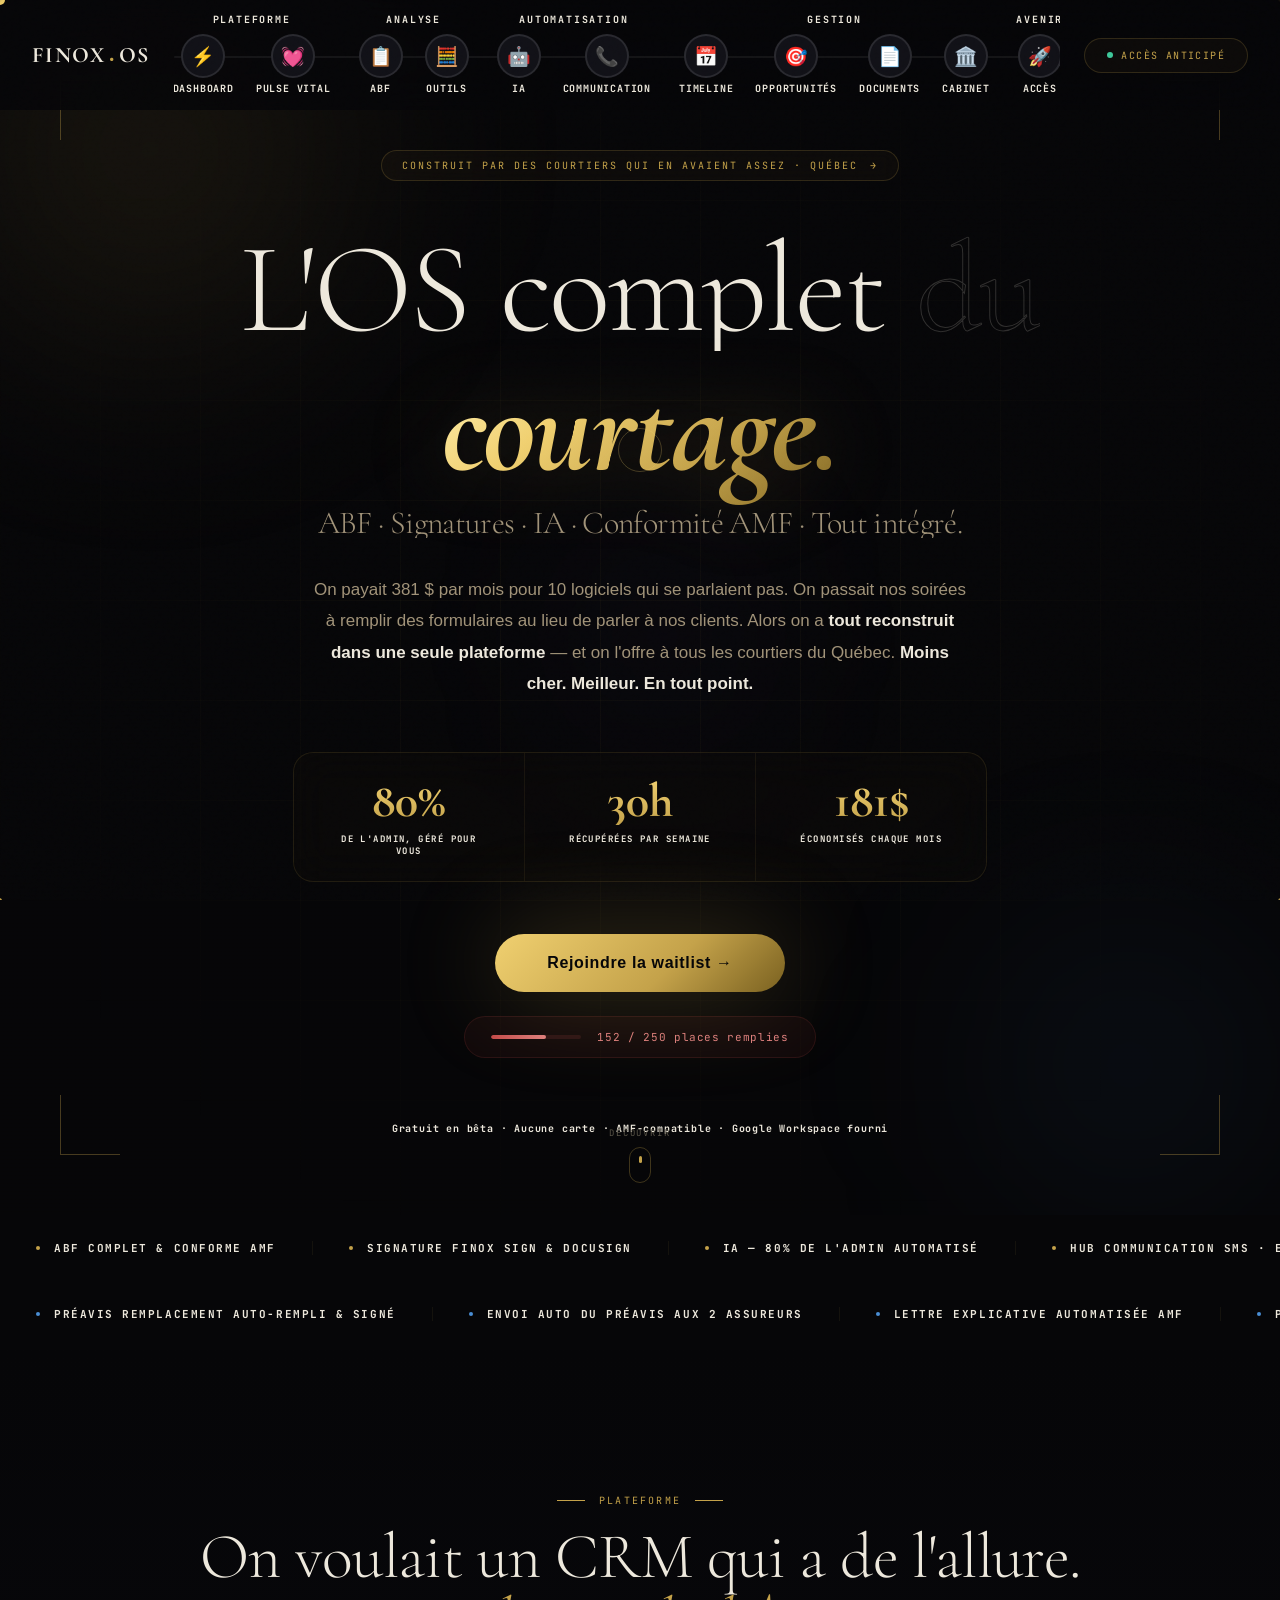
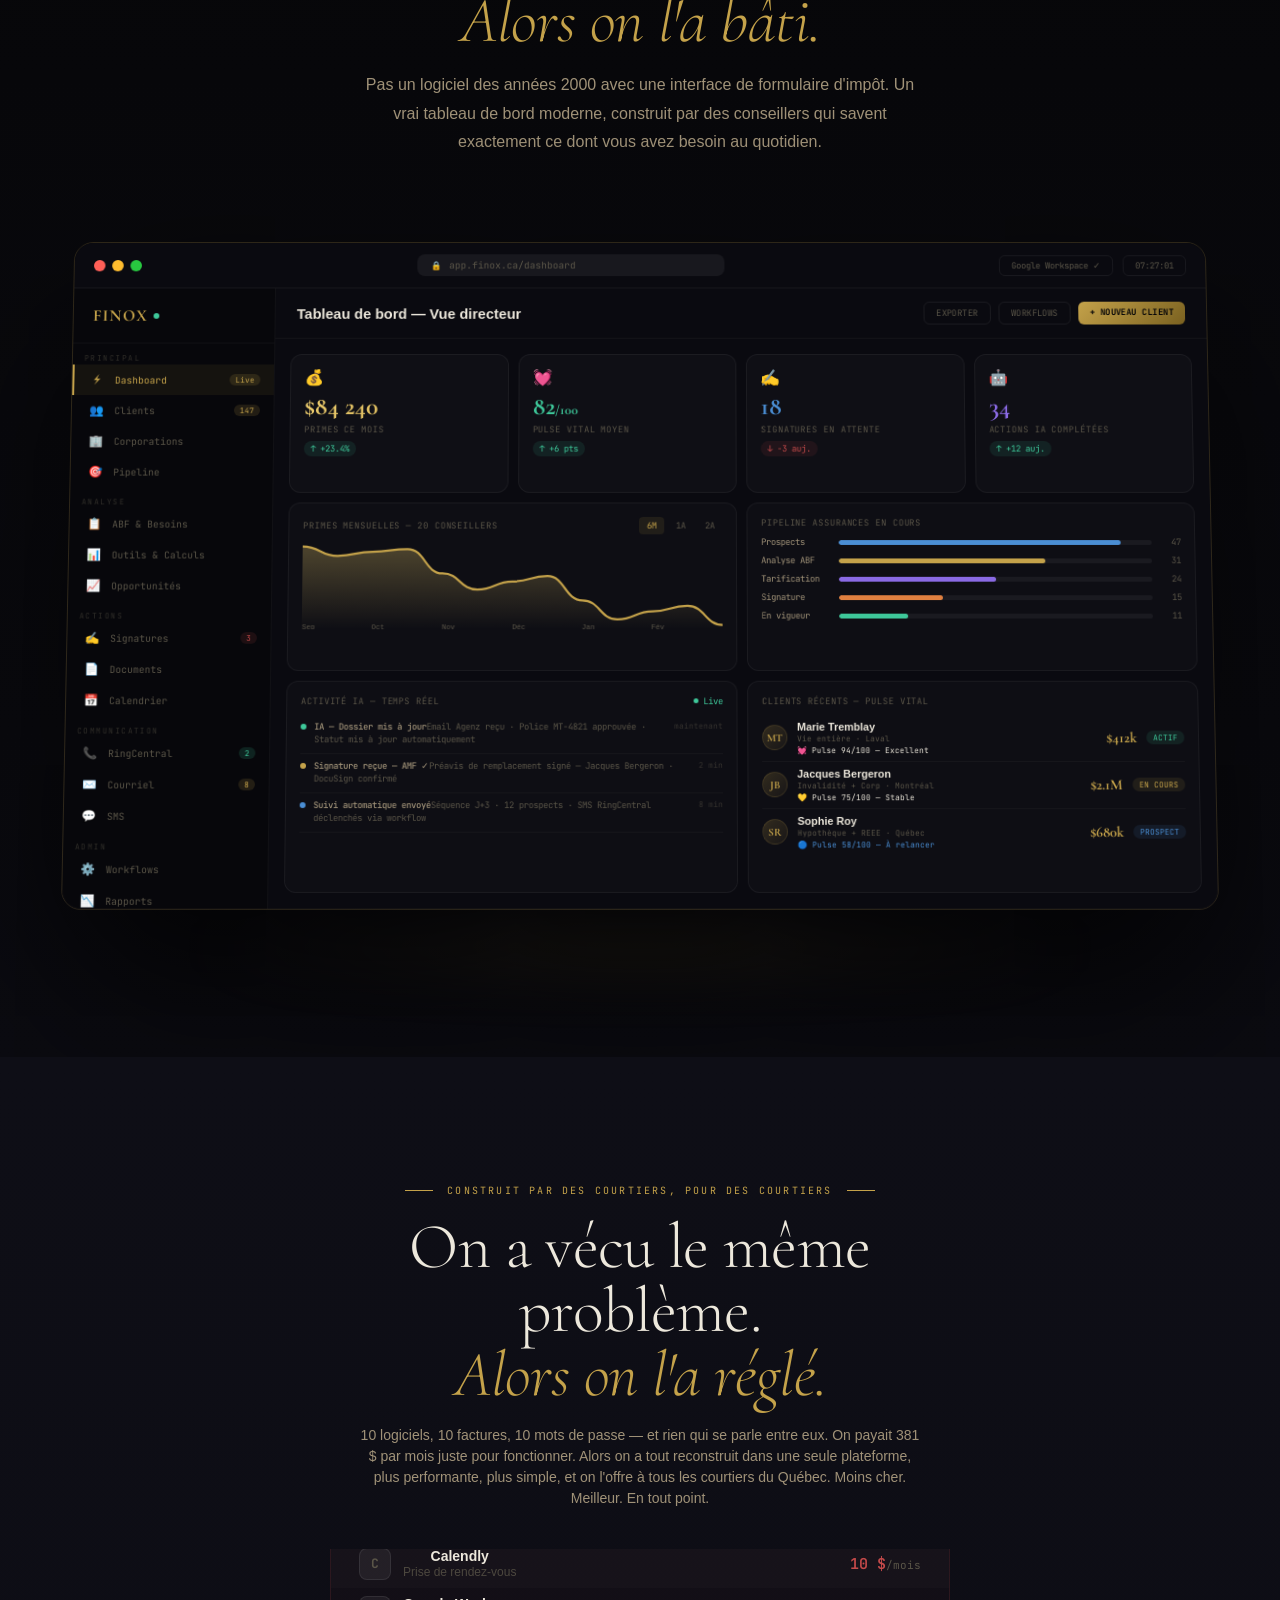
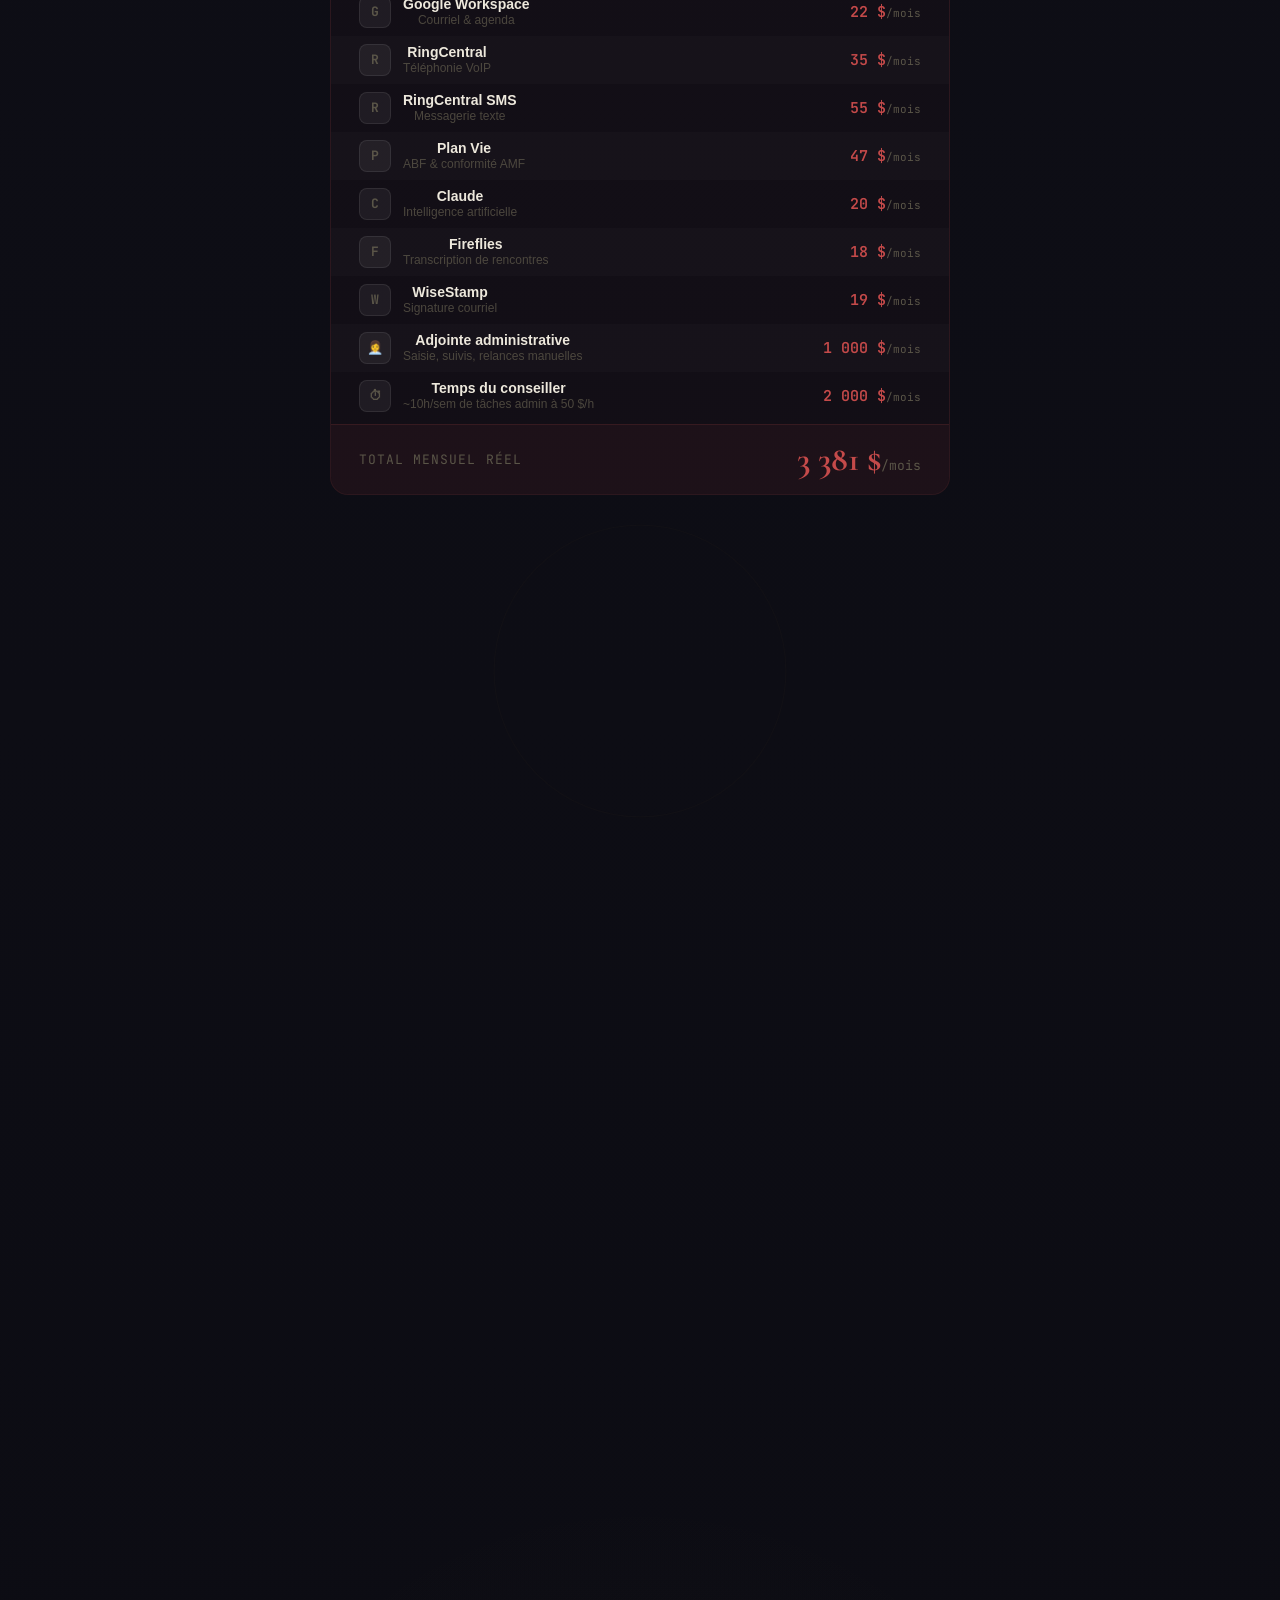
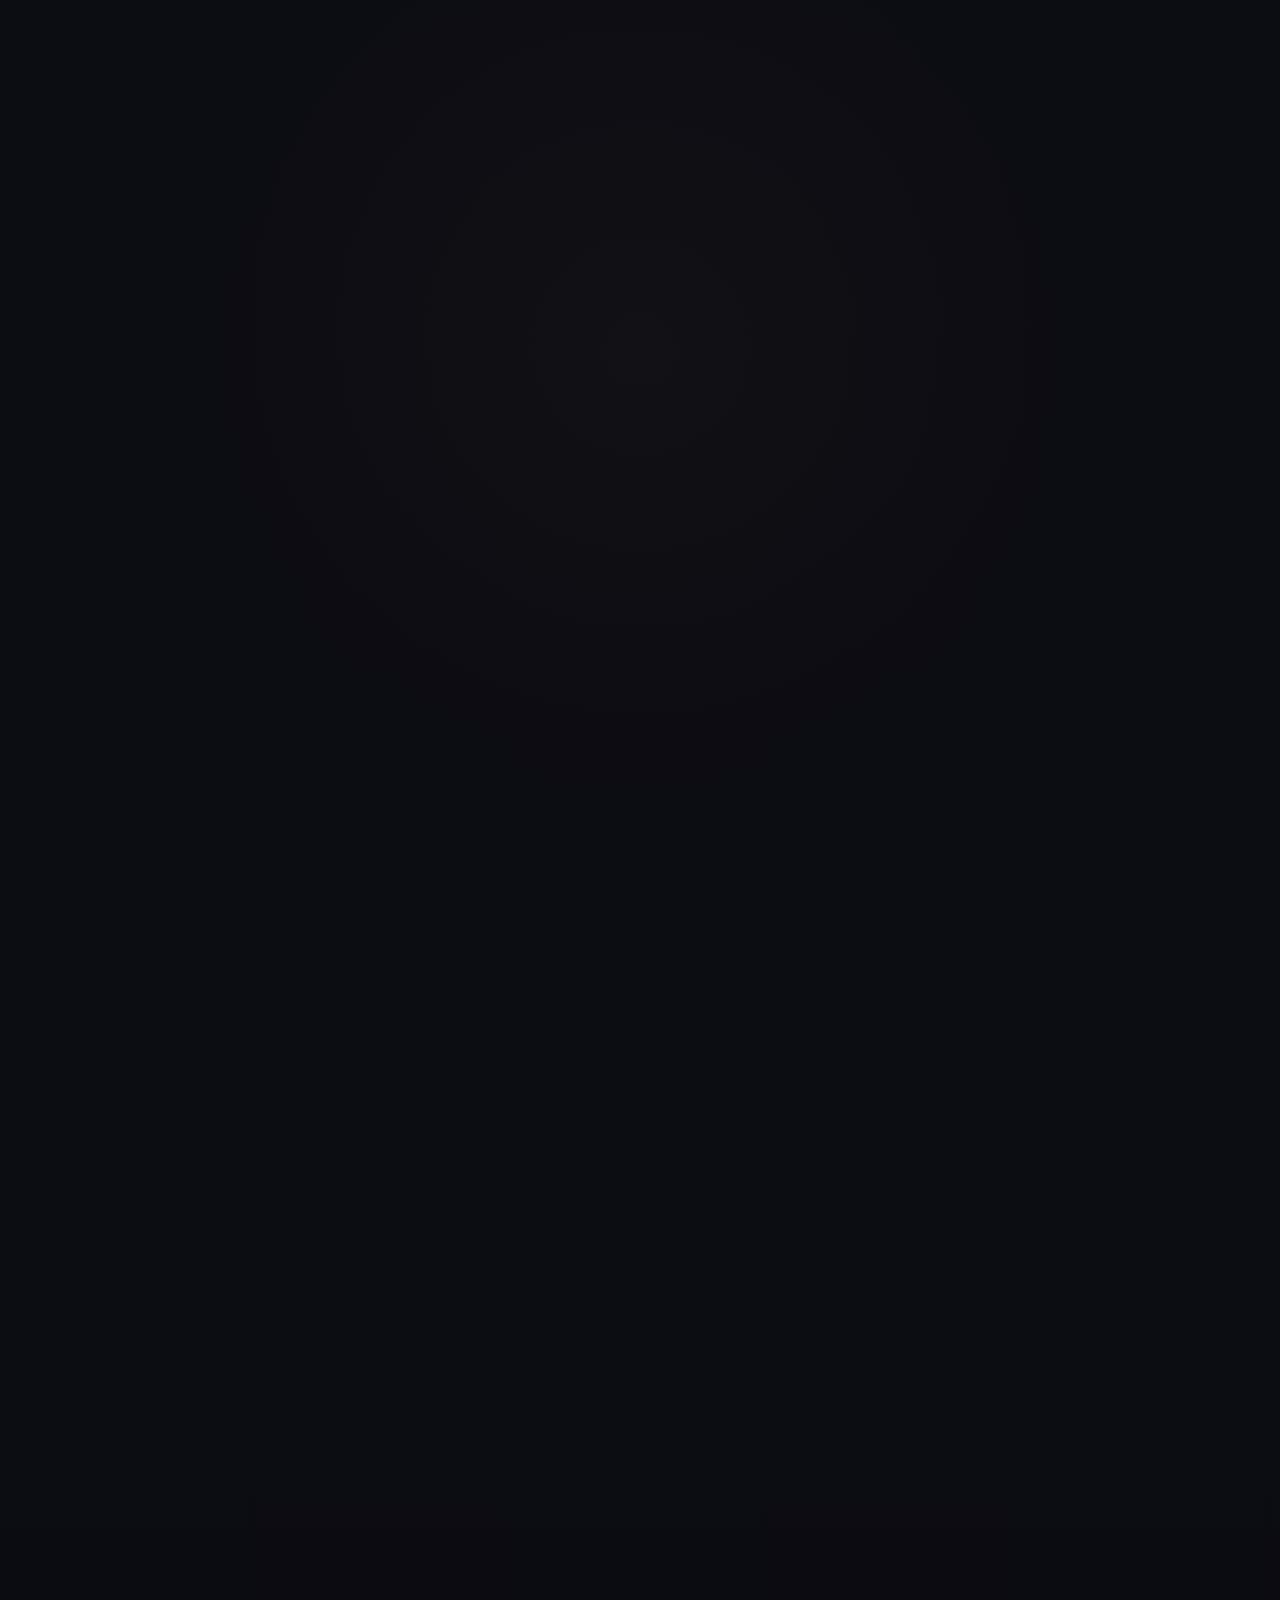
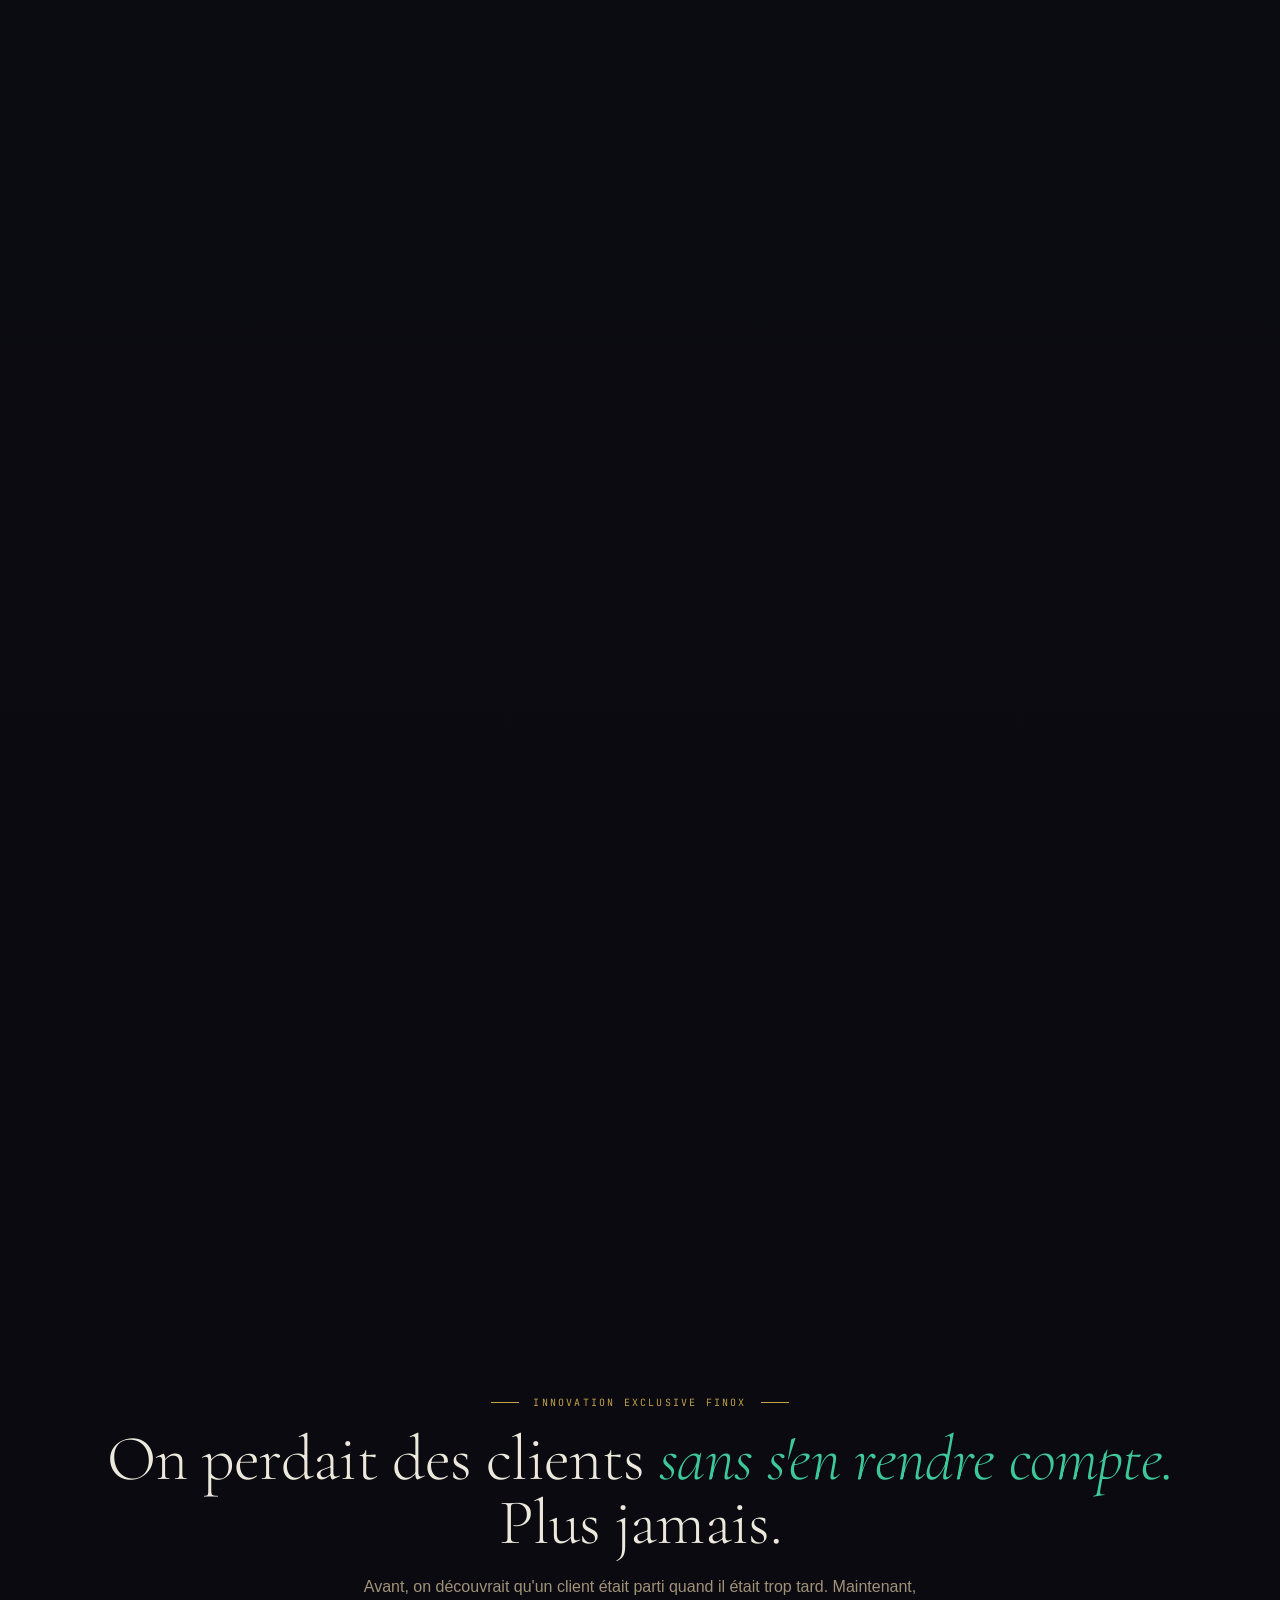
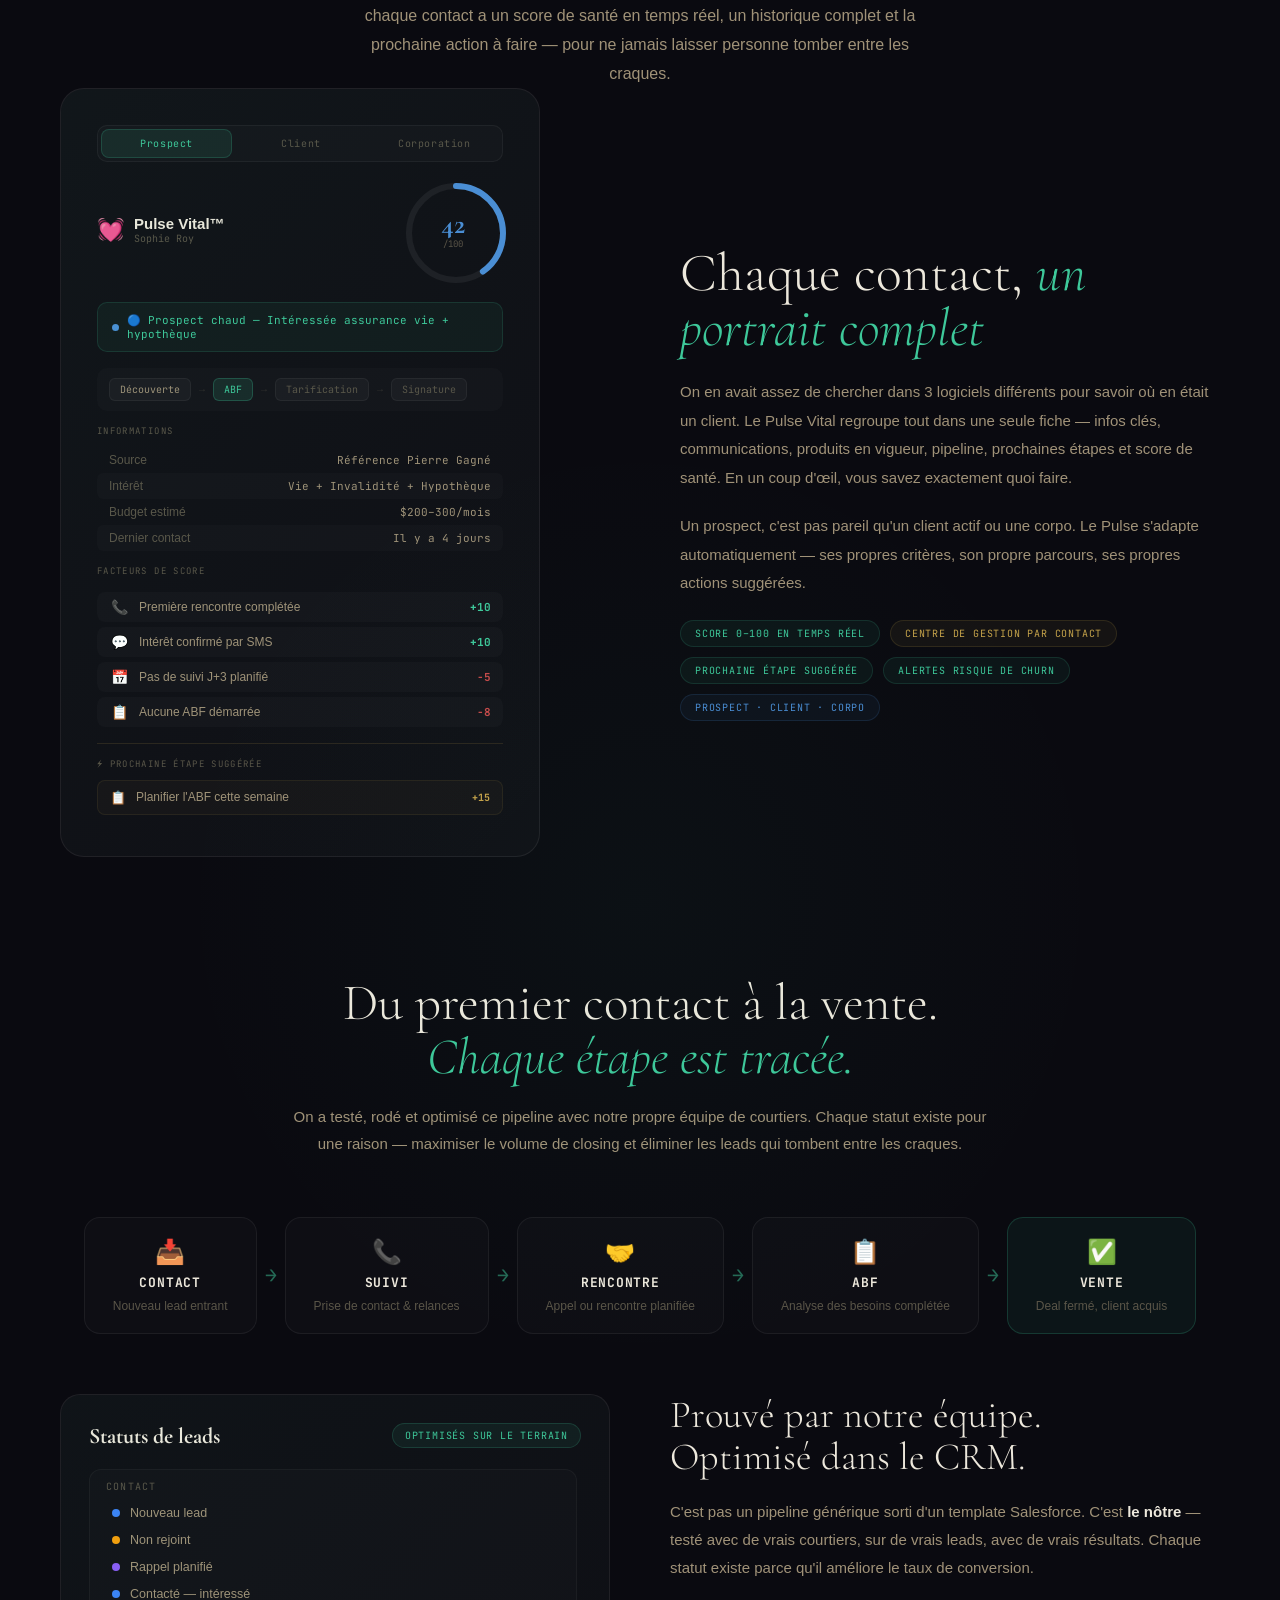
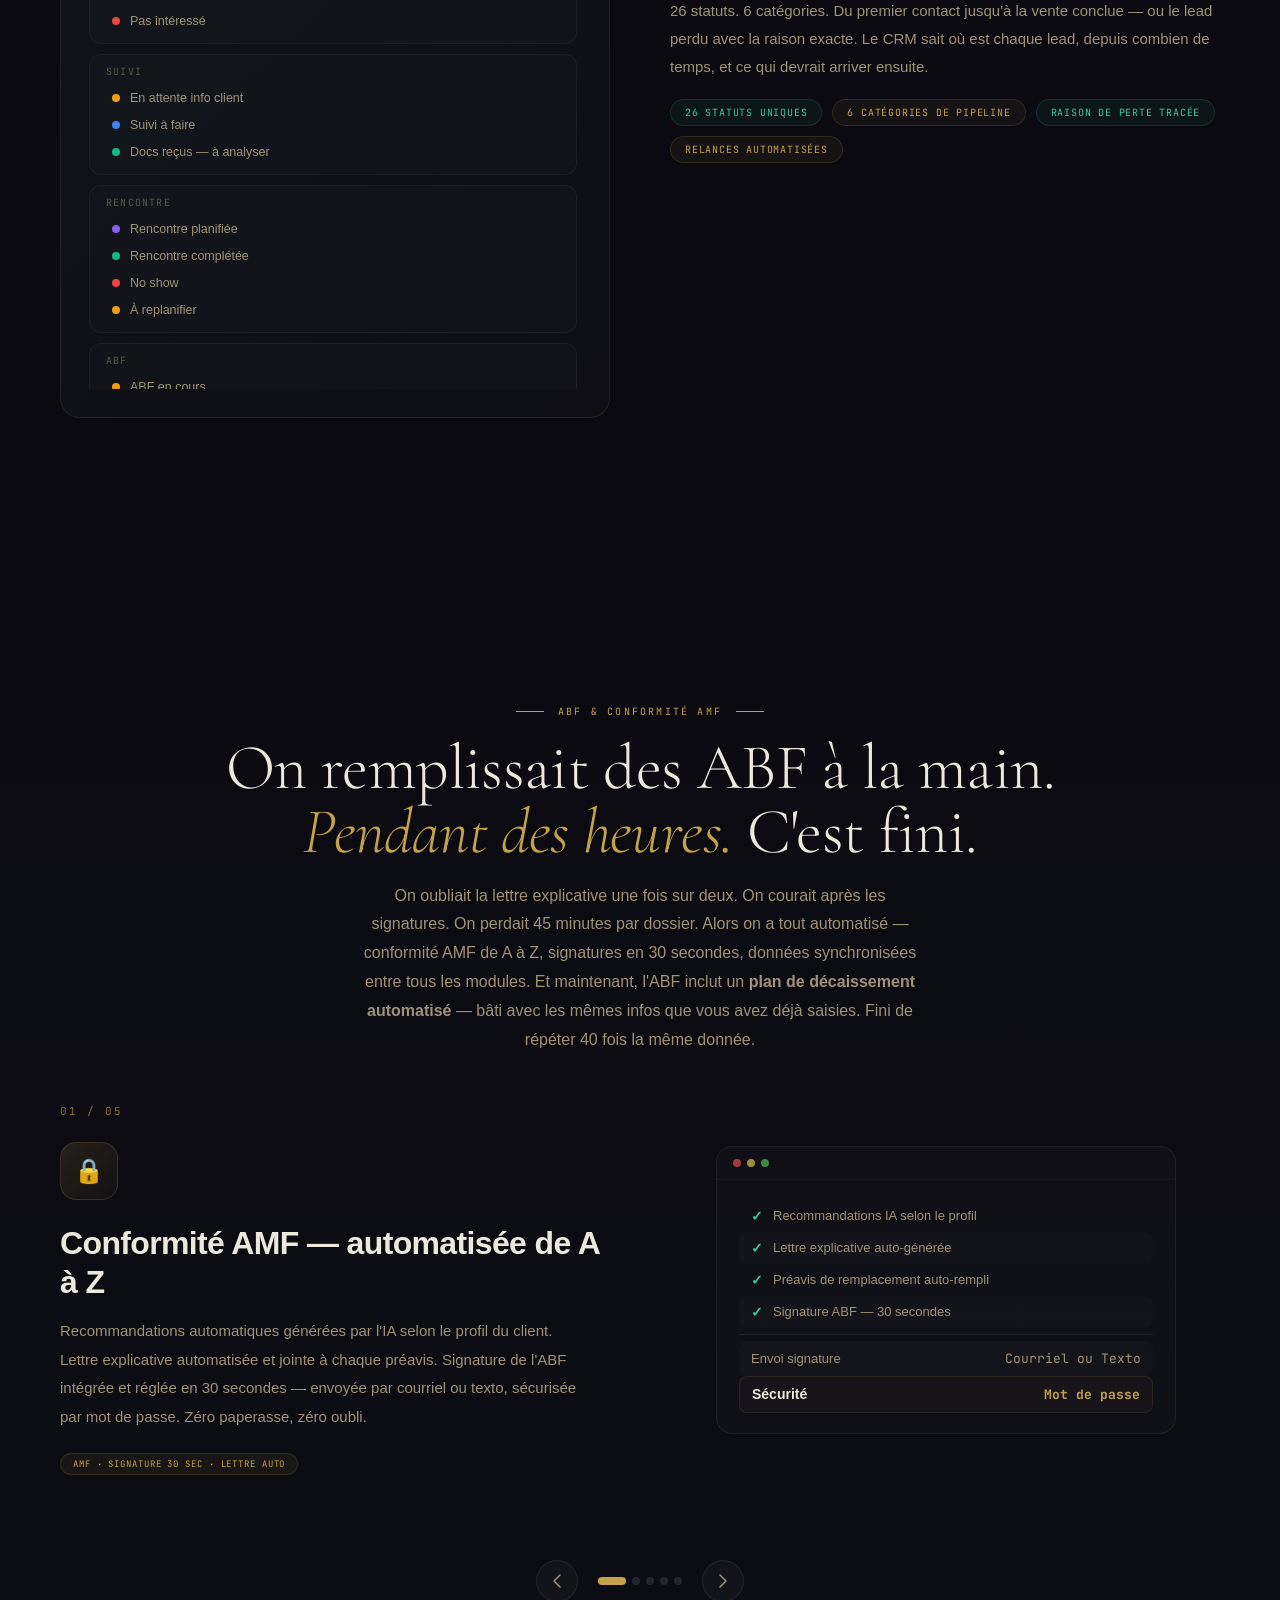
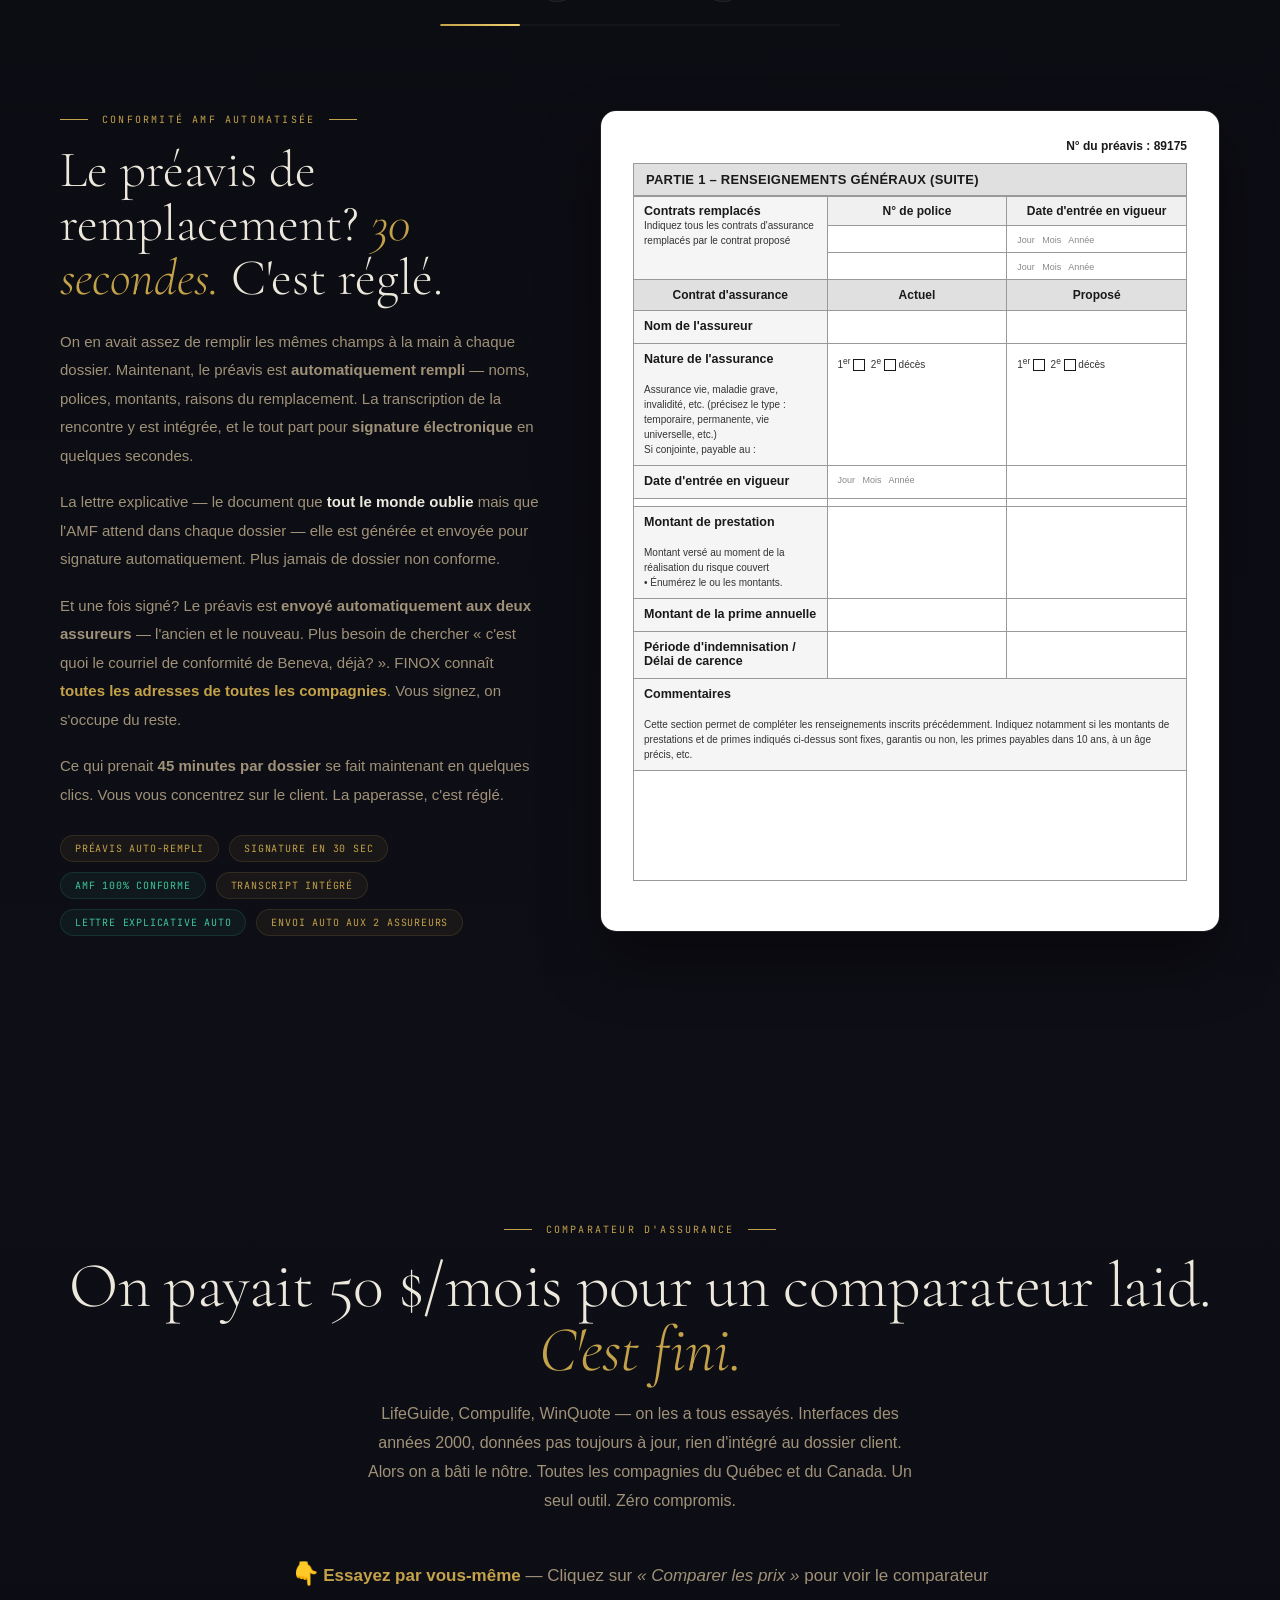
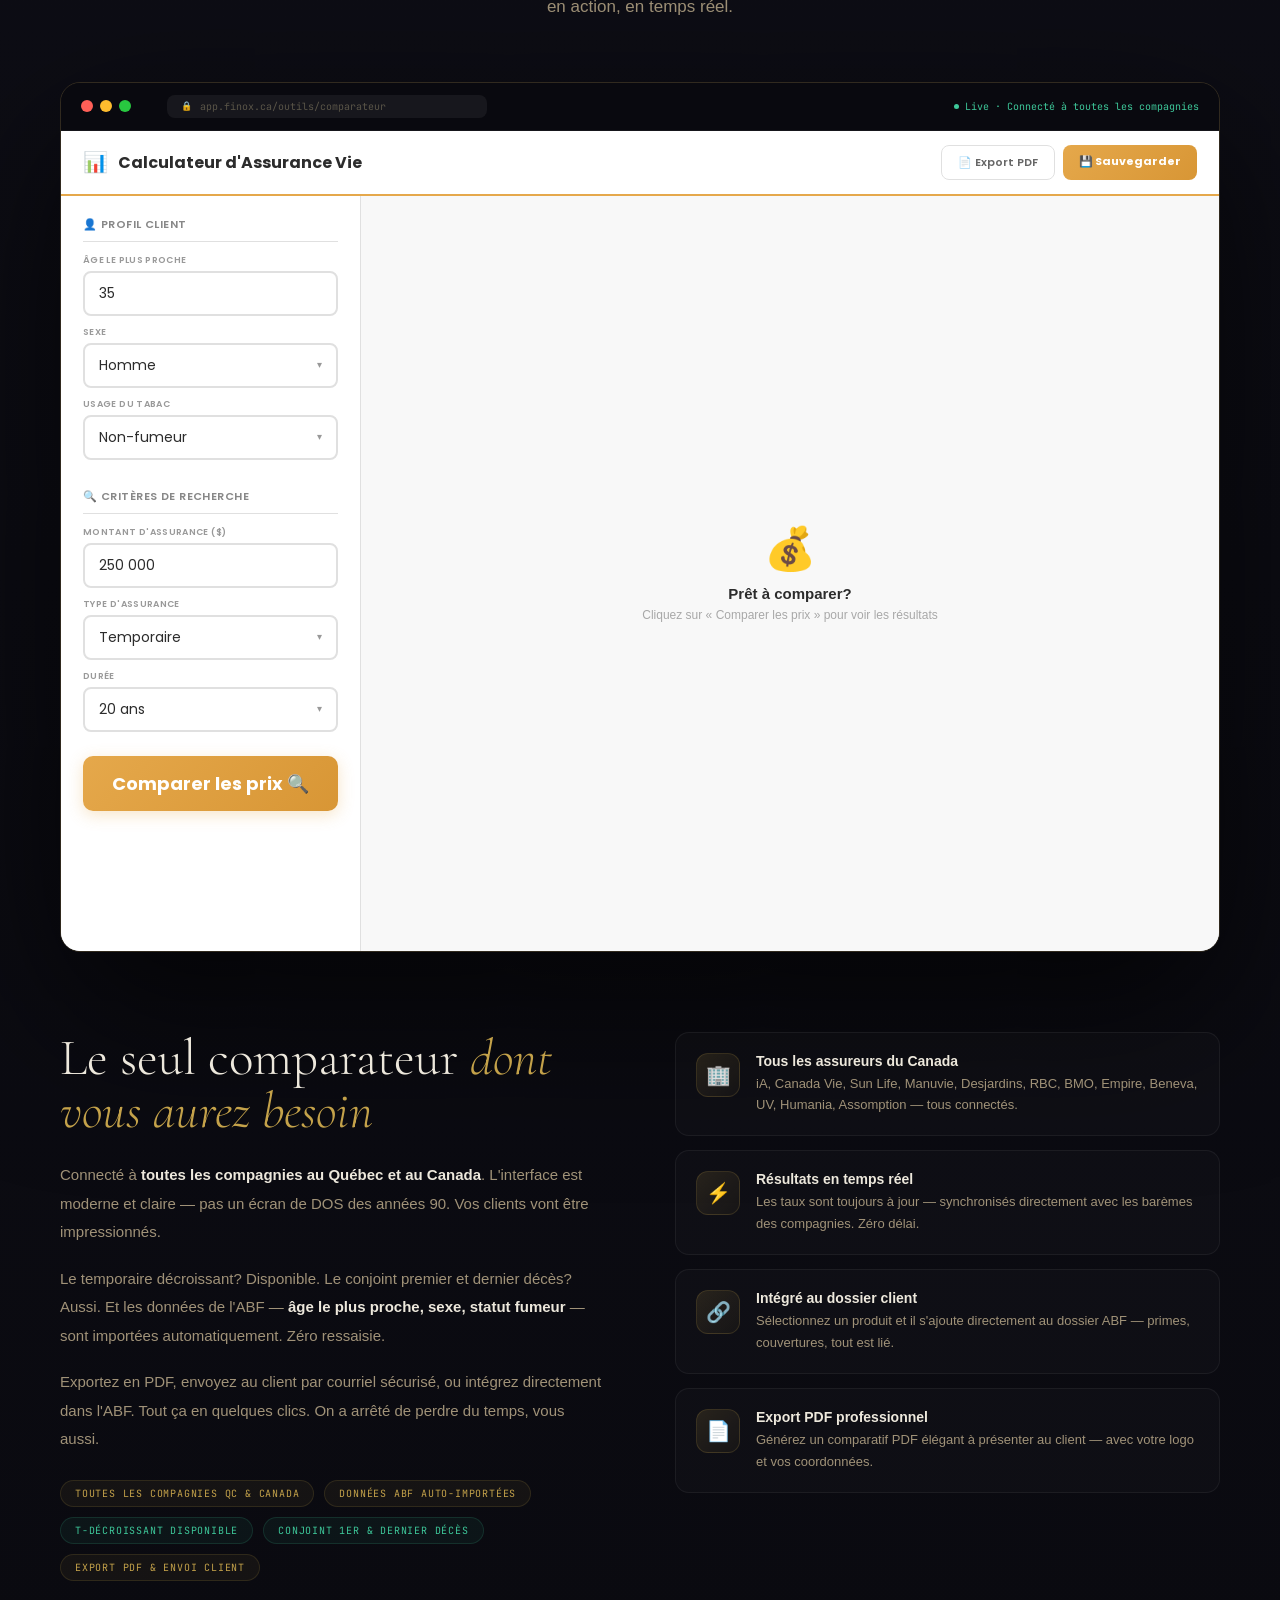
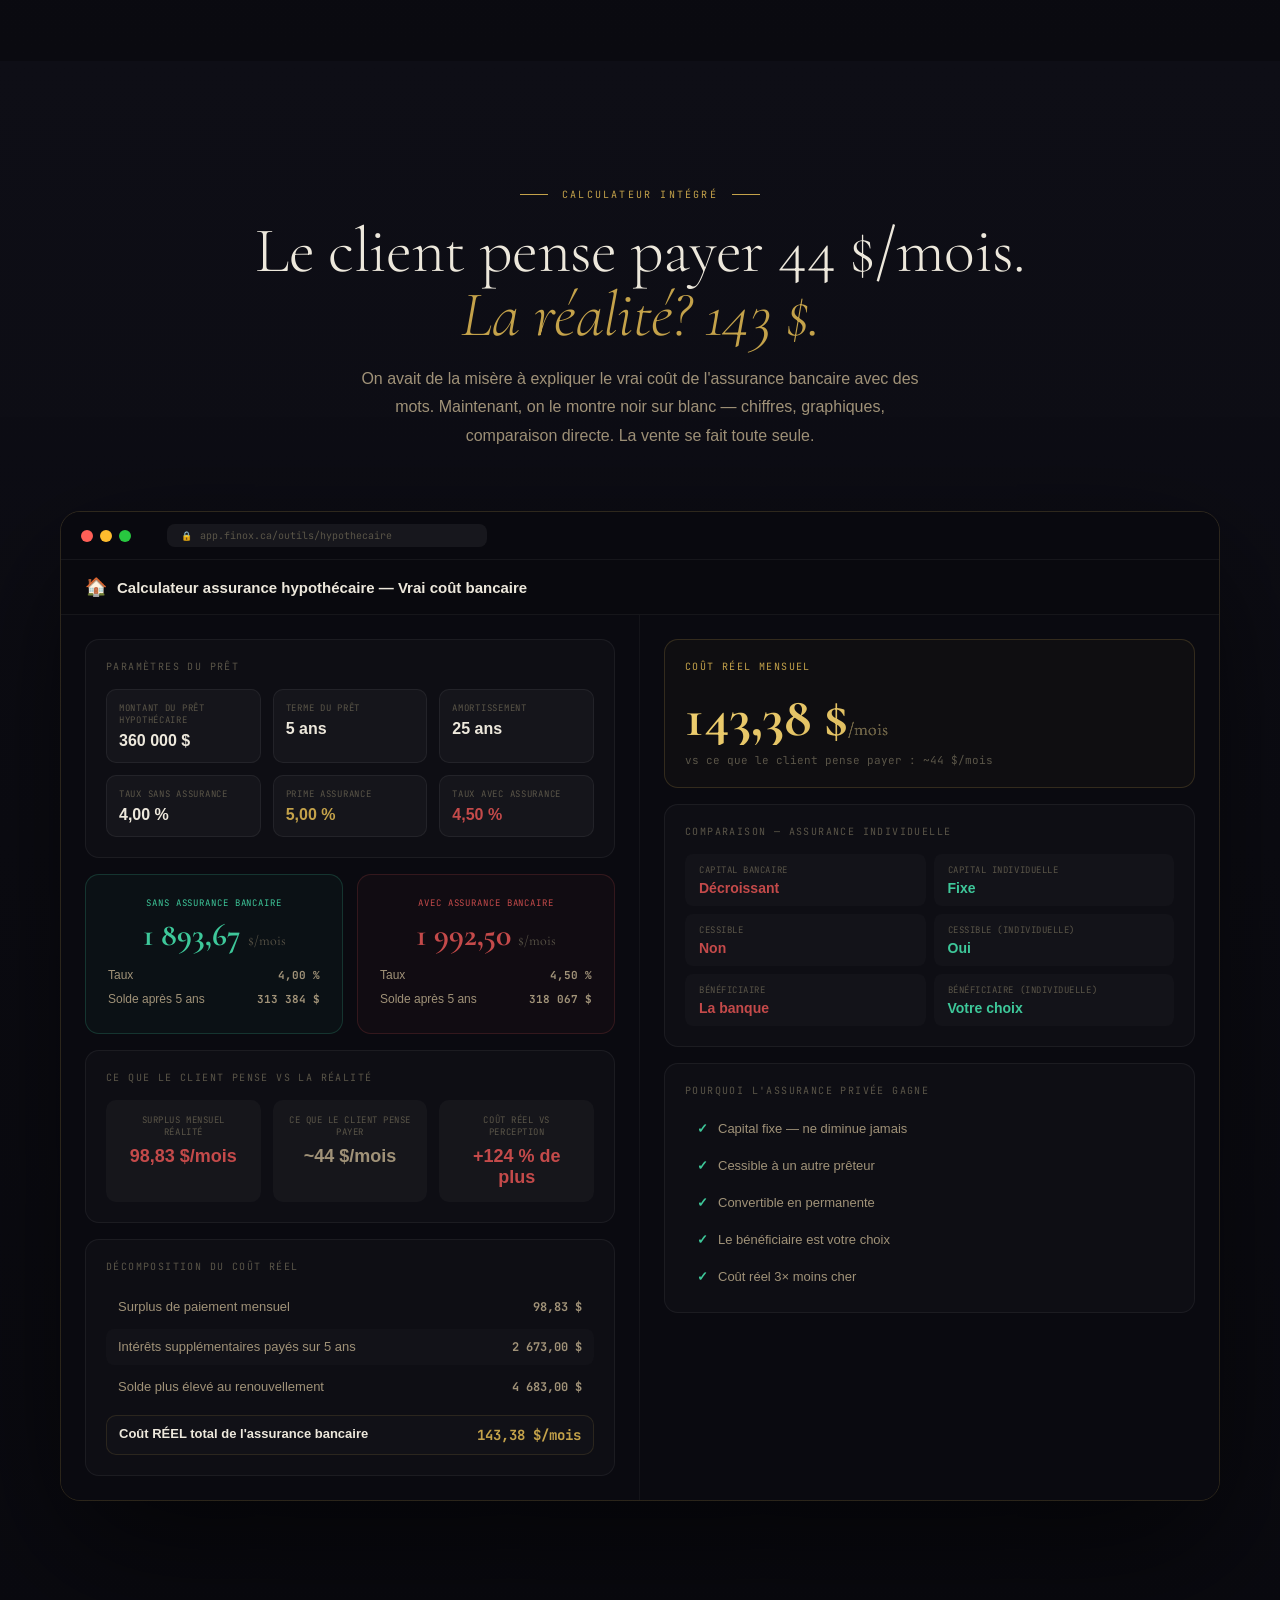
==== commit fbe85006: "Refonte statuts de leads (26 statuts CRM réels) + interface Google Calendar exacte Pulse Vital — Sta" ====
--- a/index.html
+++ b/index.html
@@ -591,32 +591,85 @@
       </div>
     </div>
 
-    <!-- Statuts de leads -->
+    <!-- Statuts de leads — interface CRM exacte -->
     <div class="pulse-pipeline-layout">
       <div class="pulse-statuts-card">
         <div class="pulse-statuts-header">
           <span class="pulse-statuts-title">Statuts de leads</span>
           <span class="pulse-statuts-badge">Optimisés sur le terrain</span>
         </div>
-        <div class="pulse-statuts-grid">
-          <div class="pulse-statut new"><span class="pulse-statut-dot"></span>Nouveau lead</div>
-          <div class="pulse-statut unreached"><span class="pulse-statut-dot"></span>Non rejoint</div>
-          <div class="pulse-statut callback"><span class="pulse-statut-dot"></span>À rappeler</div>
-          <div class="pulse-statut meeting"><span class="pulse-statut-dot"></span>Rencontre planifiée</div>
-          <div class="pulse-statut abf"><span class="pulse-statut-dot"></span>ABF en cours</div>
-          <div class="pulse-statut proposal"><span class="pulse-statut-dot"></span>Proposition envoyée</div>
-          <div class="pulse-statut won"><span class="pulse-statut-dot"></span>Vente conclue</div>
-          <div class="pulse-statut lost"><span class="pulse-statut-dot"></span>Lead perdu</div>
+        <div class="pulse-statuts-groups">
+          <!-- Contact -->
+          <div class="ps-group">
+            <div class="ps-group-label">Contact</div>
+            <div class="ps-group-items">
+              <div class="ps-item"><span class="ps-dot" style="background:#3b82f6"></span>Nouveau lead</div>
+              <div class="ps-item"><span class="ps-dot" style="background:#f59e0b"></span>Non rejoint</div>
+              <div class="ps-item"><span class="ps-dot" style="background:#8b5cf6"></span>Rappel planifié</div>
+              <div class="ps-item"><span class="ps-dot" style="background:#3b82f6"></span>Contacté — intéressé</div>
+              <div class="ps-item"><span class="ps-dot" style="background:#ef4444"></span>Pas intéressé</div>
+            </div>
+          </div>
+          <!-- Suivi -->
+          <div class="ps-group">
+            <div class="ps-group-label">Suivi</div>
+            <div class="ps-group-items">
+              <div class="ps-item"><span class="ps-dot" style="background:#f59e0b"></span>En attente info client</div>
+              <div class="ps-item"><span class="ps-dot" style="background:#3b82f6"></span>Suivi à faire</div>
+              <div class="ps-item"><span class="ps-dot" style="background:#10b981"></span>Docs reçus — à analyser</div>
+            </div>
+          </div>
+          <!-- Rencontre -->
+          <div class="ps-group">
+            <div class="ps-group-label">Rencontre</div>
+            <div class="ps-group-items">
+              <div class="ps-item"><span class="ps-dot" style="background:#8b5cf6"></span>Rencontre planifiée</div>
+              <div class="ps-item"><span class="ps-dot" style="background:#10b981"></span>Rencontre complétée</div>
+              <div class="ps-item"><span class="ps-dot" style="background:#ef4444"></span>No show</div>
+              <div class="ps-item"><span class="ps-dot" style="background:#f59e0b"></span>À replanifier</div>
+            </div>
+          </div>
+          <!-- ABF -->
+          <div class="ps-group">
+            <div class="ps-group-label">ABF</div>
+            <div class="ps-group-items">
+              <div class="ps-item"><span class="ps-dot" style="background:#f59e0b"></span>ABF en cours</div>
+              <div class="ps-item"><span class="ps-dot" style="background:#10b981"></span>ABF complété</div>
+              <div class="ps-item"><span class="ps-dot" style="background:#3b82f6"></span>Soumission en cours</div>
+              <div class="ps-item"><span class="ps-dot" style="background:#8b5cf6"></span>En attente approbation assureur</div>
+            </div>
+          </div>
+          <!-- Vente -->
+          <div class="ps-group">
+            <div class="ps-group-label">Vente</div>
+            <div class="ps-group-items">
+              <div class="ps-item"><span class="ps-dot" style="background:#10b981"></span>Approuvé — en signature</div>
+              <div class="ps-item"><span class="ps-dot" style="background:#10b981;box-shadow:0 0 8px rgba(16,185,129,.5)"></span>Vente conclue</div>
+              <div class="ps-item"><span class="ps-dot" style="background:#f59e0b"></span>Approuvé avec modifications</div>
+              <div class="ps-item"><span class="ps-dot" style="background:#ef4444"></span>Refusé par assureur</div>
+            </div>
+          </div>
+          <!-- Terminaux -->
+          <div class="ps-group">
+            <div class="ps-group-label">Terminaux</div>
+            <div class="ps-group-items">
+              <div class="ps-item"><span class="ps-dot" style="background:#6b7280"></span>Lead perdu — pas intéressé</div>
+              <div class="ps-item"><span class="ps-dot" style="background:#6b7280"></span>Lead perdu — concurrent</div>
+              <div class="ps-item"><span class="ps-dot" style="background:#6b7280"></span>Lead perdu — non qualifié</div>
+              <div class="ps-item"><span class="ps-dot" style="background:#3b82f6"></span>Client transféré</div>
+              <div class="ps-item"><span class="ps-dot" style="background:#f59e0b"></span>Dossier en pause</div>
+            </div>
+          </div>
         </div>
       </div>
       <div class="pulse-pipeline-text">
         <h4 class="pulse-pipeline-text-title">Prouvé par notre équipe.<br>Optimisé dans le CRM.</h4>
-        <p class="pulse-pipeline-text-desc">C'est pas un pipeline générique sorti d'un template Salesforce. C'est <strong>le nôtre</strong> — testé avec de vrais courtiers, sur de vrais leads, avec de vrais résultats. Chaque statut a été placé là parce qu'il améliore le taux de conversion.</p>
-        <p class="pulse-pipeline-text-desc">Le CRM sait exactement où est chaque lead, depuis combien de temps, et qu'est-ce qui devrait arriver ensuite. Moins de leads oubliés. Plus de closing. En volume <em>et</em> en efficacité.</p>
+        <p class="pulse-pipeline-text-desc">C'est pas un pipeline générique sorti d'un template Salesforce. C'est <strong>le nôtre</strong> — testé avec de vrais courtiers, sur de vrais leads, avec de vrais résultats. Chaque statut existe parce qu'il améliore le taux de conversion.</p>
+        <p class="pulse-pipeline-text-desc">26 statuts. 6 catégories. Du premier contact jusqu'à la vente conclue — ou le lead perdu avec la raison exacte. Le CRM sait où est chaque lead, depuis combien de temps, et ce qui devrait arriver ensuite.</p>
         <div class="tag-row">
-          <span class="pill-tag">Pipeline éprouvé</span>
-          <span class="pill-tag gold">Statuts intelligents</span>
-          <span class="pill-tag">Lead scoring intégré</span>
+          <span class="pill-tag">26 statuts uniques</span>
+          <span class="pill-tag gold">6 catégories de pipeline</span>
+          <span class="pill-tag">Raison de perte tracée</span>
           <span class="pill-tag gold">Relances automatisées</span>
         </div>
       </div>
@@ -1440,131 +1493,109 @@
     <div class="sched-showcase-demo">
       <div class="sched-phone" id="sched-phone">
 
-        <!-- ── ÉTAPE 0 : Barre d'actions — icône calendrier ── -->
-        <div class="sched-screen sched-s0" id="sched-s0">
-          <div class="sched-bar-title">Jacques Bergeron — Actions rapides</div>
-          <div class="sched-actions-bar">
-            <div class="sched-action-btn"><span>📞</span><small>Appeler</small></div>
-            <div class="sched-action-btn"><span>💬</span><small>SMS</small></div>
-            <div class="sched-action-btn"><span>✉️</span><small>Email</small></div>
-            <div class="sched-action-btn sched-cal-btn" id="sched-cal-btn"><span>📅</span><small>Calendrier</small></div>
-            <div class="sched-action-btn"><span>📋</span><small>ABF</small></div>
-            <div class="sched-action-btn"><span>📝</span><small>Note</small></div>
-          </div>
-          <div class="sched-hint">Le courtier clique sur <strong>📅 Calendrier</strong></div>
-        </div>
-
-        <!-- ── ÉTAPE 1 : Calendrier mensuel ── -->
-        <div class="sched-screen sched-s1" id="sched-s1">
-          <div class="sched-modal-head">
-            <span class="sched-modal-title">📅 Planifier une rencontre</span>
-            <span class="sched-modal-close">✕</span>
-          </div>
-          <div class="sched-cal-grid">
-            <div class="sched-cal-month">
-              <span class="sched-cal-arrow">‹</span>
-              <span class="sched-cal-month-name">Mars 2026</span>
-              <span class="sched-cal-arrow">›</span>
-            </div>
-            <div class="sched-cal-days">
-              <span class="sched-day-label">D</span><span class="sched-day-label">L</span><span class="sched-day-label">M</span><span class="sched-day-label">M</span><span class="sched-day-label">J</span><span class="sched-day-label">V</span><span class="sched-day-label">S</span>
-              <span class="sched-day empty"></span><span class="sched-day empty"></span><span class="sched-day empty"></span><span class="sched-day empty"></span><span class="sched-day empty"></span><span class="sched-day empty"></span><span class="sched-day">1</span>
-              <span class="sched-day">2</span><span class="sched-day">3</span><span class="sched-day">4</span><span class="sched-day">5</span><span class="sched-day">6</span><span class="sched-day">7</span><span class="sched-day">8</span>
-              <span class="sched-day">9</span><span class="sched-day target" id="sched-day-target">10</span><span class="sched-day">11</span><span class="sched-day">12</span><span class="sched-day">13</span><span class="sched-day">14</span><span class="sched-day">15</span>
-              <span class="sched-day">16</span><span class="sched-day">17</span><span class="sched-day">18</span><span class="sched-day">19</span><span class="sched-day">20</span><span class="sched-day">21</span><span class="sched-day">22</span>
-              <span class="sched-day">23</span><span class="sched-day">24</span><span class="sched-day">25</span><span class="sched-day">26</span><span class="sched-day">27</span><span class="sched-day">28</span><span class="sched-day">29</span>
-              <span class="sched-day">30</span><span class="sched-day">31</span>
-            </div>
-          </div>
-          <div class="sched-hint">Il sélectionne le <strong>10 mars</strong></div>
-        </div>
-
-        <!-- ── ÉTAPE 2 : Sélection de l'heure ── -->
-        <div class="sched-screen sched-s2" id="sched-s2">
-          <div class="sched-modal-head">
-            <span class="sched-modal-title">📅 Mardi 10 mars 2026</span>
-            <span class="sched-modal-close">✕</span>
-          </div>
-          <div class="sched-time-header">Créneaux disponibles</div>
-          <div class="sched-time-slots">
-            <div class="sched-slot dispo">09:00<span class="sched-slot-tag green">Dispo</span></div>
-            <div class="sched-slot dispo">09:30<span class="sched-slot-tag green">Dispo</span></div>
-            <div class="sched-slot dispo">10:00<span class="sched-slot-tag green">Dispo</span></div>
-            <div class="sched-slot dispo">10:30<span class="sched-slot-tag green">Dispo</span></div>
-            <div class="sched-slot busy">11:00<span class="sched-slot-tag red">Occupé</span></div>
-            <div class="sched-slot busy">11:30<span class="sched-slot-tag red">Occupé</span></div>
-            <div class="sched-slot dispo target" id="sched-slot-target">12:00<span class="sched-slot-tag green">Dispo</span></div>
-            <div class="sched-slot dispo">12:30<span class="sched-slot-tag green">Dispo</span></div>
-            <div class="sched-slot dispo">13:00<span class="sched-slot-tag green">Dispo</span></div>
-            <div class="sched-slot dispo">14:00<span class="sched-slot-tag green">Dispo</span></div>
-          </div>
-          <div class="sched-hint">Il choisit <strong>12:00</strong></div>
-        </div>
-
-        <!-- ── ÉTAPE 3 : Type de rencontre ── -->
-        <div class="sched-screen sched-s3" id="sched-s3">
-          <div class="sched-modal-head">
-            <span class="sched-modal-title">📅 10 mars · 12:00</span>
-            <span class="sched-modal-close">✕</span>
-          </div>
-          <div class="sched-type-grid">
-            <div class="sched-type-col">
-              <div class="sched-type-col-title">📞 Appels</div>
-              <div class="sched-type-item">Comparative assurance vie</div>
-              <div class="sched-type-item">Comparative assurance hypothécaire</div>
-              <div class="sched-type-item target" id="sched-type-target">Comparative assurance invalidité</div>
-              <div class="sched-type-item">Qualification santé / MG</div>
-              <div class="sched-type-item">Suivi client existant</div>
-            </div>
-            <div class="sched-type-col">
-              <div class="sched-type-col-title">🤝 Rencontres</div>
-              <div class="sched-type-item">Présentation ABF complète</div>
-              <div class="sched-type-item">Rencontre de placement</div>
-              <div class="sched-type-item">Planification successorale</div>
-              <div class="sched-type-item">Signature de documents</div>
-              <div class="sched-type-item">Corporation — analyse</div>
-            </div>
-          </div>
-          <div class="sched-hint">Il sélectionne <strong>Comparative assurance invalidité</strong></div>
-        </div>
-
-        <!-- ── ÉTAPE 4 : Confirmation ── -->
-        <div class="sched-screen sched-s4" id="sched-s4">
-          <div class="sched-modal-head">
-            <span class="sched-modal-title">✅ Confirmation</span>
-            <span class="sched-modal-close">✕</span>
-          </div>
-          <div class="sched-confirm-card">
-            <div class="sched-confirm-type">Appel — Comparative assurance invalidité</div>
-            <div class="sched-confirm-rows">
-              <div class="sched-confirm-row"><span class="sched-confirm-lbl">Client</span><span class="sched-confirm-val">Jacques Bergeron</span></div>
-              <div class="sched-confirm-row"><span class="sched-confirm-lbl">Date</span><span class="sched-confirm-val">Mardi 10 mars 2026</span></div>
-              <div class="sched-confirm-row"><span class="sched-confirm-lbl">Heure</span><span class="sched-confirm-val">12:00 — 12:30</span></div>
-              <div class="sched-confirm-row"><span class="sched-confirm-lbl">Durée</span><span class="sched-confirm-val">30 minutes</span></div>
-            </div>
-            <div class="sched-confirm-options">
-              <label class="sched-opt"><span class="sched-check on">✓</span> Invitation email au client</label>
-              <label class="sched-opt"><span class="sched-check on">✓</span> Rappel SMS 1h avant</label>
-              <label class="sched-opt"><span class="sched-check">✓</span> Lien Google Meet</label>
-            </div>
-            <div class="sched-confirm-btn" id="sched-confirm-btn">Confirmer la rencontre</div>
-          </div>
-          <div class="sched-hint" id="sched-hint-final">Il confirme — <strong>email envoyé automatiquement</strong></div>
-        </div>
-
-        <!-- ── ÉTAPE 5 : Succès ── -->
-        <div class="sched-screen sched-s5" id="sched-s5">
-          <div class="sched-success-wrap">
-            <div class="sched-success-icon">✅</div>
-            <div class="sched-success-title">Rencontre confirmée!</div>
-            <div class="sched-success-sub">Appel — Comparative assurance invalidité</div>
-            <div class="sched-success-detail">Mardi 10 mars 2026 · 12:00</div>
-            <div class="sched-success-actions">
-              <div class="sched-success-sent"><span>📧</span> Invitation envoyée à jacques.bergeron@gmail.com</div>
-              <div class="sched-success-sent"><span>📅</span> Ajouté à Google Calendar</div>
-              <div class="sched-success-sent"><span>💬</span> SMS rappel programmé — 10 mars 11:00</div>
-            </div>
-          </div>
+        <!-- Google Calendar interface — unified view -->
+        <div class="gcal-interface">
+          <!-- Top bar -->
+          <div class="gcal-topbar">
+            <span class="gcal-topbar-title">📅 Planifier une rencontre</span>
+            <span class="gcal-topbar-client">Jacques Bergeron</span>
+          </div>
+
+          <!-- Main split: calendar + time slots -->
+          <div class="gcal-body">
+            <!-- Left: Calendar grid -->
+            <div class="gcal-left">
+              <div class="gcal-month-nav">
+                <span class="gcal-arrow">‹</span>
+                <span class="gcal-month-name">Mars 2026</span>
+                <span class="gcal-arrow">›</span>
+              </div>
+              <div class="gcal-days-grid">
+                <span class="gcal-dh">D</span><span class="gcal-dh">L</span><span class="gcal-dh">M</span><span class="gcal-dh">M</span><span class="gcal-dh">J</span><span class="gcal-dh">V</span><span class="gcal-dh">S</span>
+                <span class="gcal-d e"></span><span class="gcal-d e"></span><span class="gcal-d e"></span><span class="gcal-d e"></span><span class="gcal-d e"></span><span class="gcal-d e"></span><span class="gcal-d">1</span>
+                <span class="gcal-d">2</span><span class="gcal-d">3</span><span class="gcal-d">4</span><span class="gcal-d">5</span><span class="gcal-d">6</span><span class="gcal-d">7</span><span class="gcal-d">8</span>
+                <span class="gcal-d">9</span><span class="gcal-d target" id="gcal-day-10">10</span><span class="gcal-d">11</span><span class="gcal-d">12</span><span class="gcal-d">13</span><span class="gcal-d">14</span><span class="gcal-d">15</span>
+                <span class="gcal-d">16</span><span class="gcal-d">17</span><span class="gcal-d">18</span><span class="gcal-d">19</span><span class="gcal-d">20</span><span class="gcal-d">21</span><span class="gcal-d">22</span>
+                <span class="gcal-d">23</span><span class="gcal-d">24</span><span class="gcal-d">25</span><span class="gcal-d">26</span><span class="gcal-d">27</span><span class="gcal-d">28</span><span class="gcal-d">29</span>
+                <span class="gcal-d">30</span><span class="gcal-d">31</span>
+              </div>
+              <div class="gcal-selected-date" id="gcal-selected-label"></div>
+            </div>
+
+            <!-- Right: Time slots -->
+            <div class="gcal-right">
+              <div class="gcal-right-head">Mardi 10 mars</div>
+              <div class="gcal-slots" id="gcal-slots">
+                <div class="gcal-slot"><span class="gcal-slot-time">09:00</span><span class="gcal-slot-bar dispo"></span><span class="gcal-slot-tag dispo">Dispo</span></div>
+                <div class="gcal-slot"><span class="gcal-slot-time">09:30</span><span class="gcal-slot-bar dispo"></span><span class="gcal-slot-tag dispo">Dispo</span></div>
+                <div class="gcal-slot"><span class="gcal-slot-time">10:00</span><span class="gcal-slot-bar dispo"></span><span class="gcal-slot-tag dispo">Dispo</span></div>
+                <div class="gcal-slot"><span class="gcal-slot-time">10:30</span><span class="gcal-slot-bar dispo"></span><span class="gcal-slot-tag dispo">Dispo</span></div>
+                <div class="gcal-slot"><span class="gcal-slot-time">11:00</span><span class="gcal-slot-bar busy"></span><span class="gcal-slot-tag busy">Occupé</span></div>
+                <div class="gcal-slot"><span class="gcal-slot-time">11:30</span><span class="gcal-slot-bar busy"></span><span class="gcal-slot-tag busy">Occupé</span></div>
+                <div class="gcal-slot target" id="gcal-slot-12"><span class="gcal-slot-time">12:00</span><span class="gcal-slot-bar dispo"></span><span class="gcal-slot-tag dispo">Dispo</span></div>
+                <div class="gcal-slot"><span class="gcal-slot-time">13:00</span><span class="gcal-slot-bar dispo"></span><span class="gcal-slot-tag dispo">Dispo</span></div>
+                <div class="gcal-slot"><span class="gcal-slot-time">14:00</span><span class="gcal-slot-bar dispo"></span><span class="gcal-slot-tag dispo">Dispo</span></div>
+                <div class="gcal-slot"><span class="gcal-slot-time">14:30</span><span class="gcal-slot-bar dispo"></span><span class="gcal-slot-tag dispo">Dispo</span></div>
+              </div>
+            </div>
+          </div>
+
+          <!-- Bottom: RDV types (two columns) -->
+          <div class="gcal-rdv-section" id="gcal-rdv">
+            <div class="gcal-rdv-head">Type de RDV</div>
+            <div class="gcal-rdv-cols">
+              <div class="gcal-rdv-col">
+                <div class="gcal-rdv-col-title">📞 Appels</div>
+                <div class="gcal-rdv-item" data-type="call">Comparative assurance vie</div>
+                <div class="gcal-rdv-item" data-type="call">Comparative assurance hypothécaire</div>
+                <div class="gcal-rdv-item target" id="gcal-rdv-target" data-type="call">Comparative assurance invalidité</div>
+                <div class="gcal-rdv-item" data-type="call">Qualification santé / MG</div>
+                <div class="gcal-rdv-item" data-type="call">Suivi client existant</div>
+              </div>
+              <div class="gcal-rdv-col">
+                <div class="gcal-rdv-col-title">🤝 Rencontres</div>
+                <div class="gcal-rdv-item" data-type="meet">Présentation ABF complète</div>
+                <div class="gcal-rdv-item" data-type="meet">Rencontre de placement</div>
+                <div class="gcal-rdv-item" data-type="meet">Planification successorale</div>
+                <div class="gcal-rdv-item" data-type="meet">Signature de documents</div>
+                <div class="gcal-rdv-item" data-type="meet">Corporation — analyse</div>
+              </div>
+            </div>
+          </div>
+
+          <!-- Confirm overlay -->
+          <div class="gcal-confirm-overlay" id="gcal-confirm">
+            <div class="gcal-confirm-box">
+              <div class="gcal-confirm-title">Appel — Comparative assurance invalidité</div>
+              <div class="gcal-confirm-info">
+                <div class="gcal-cf-row"><span>Client</span><span>Jacques Bergeron</span></div>
+                <div class="gcal-cf-row"><span>Date</span><span>Mardi 10 mars 2026</span></div>
+                <div class="gcal-cf-row"><span>Heure</span><span>12:00 — 12:30</span></div>
+                <div class="gcal-cf-row"><span>Durée</span><span>30 minutes</span></div>
+              </div>
+              <div class="gcal-cf-opts">
+                <div class="gcal-cf-opt"><span class="gcal-ck on">✓</span>Invitation email au client</div>
+                <div class="gcal-cf-opt"><span class="gcal-ck on">✓</span>Rappel SMS 1h avant</div>
+                <div class="gcal-cf-opt"><span class="gcal-ck">✓</span>Lien Google Meet</div>
+              </div>
+              <div class="gcal-cf-btn" id="gcal-cf-btn">Confirmer la rencontre</div>
+            </div>
+          </div>
+
+          <!-- Success overlay -->
+          <div class="gcal-success-overlay" id="gcal-success">
+            <div class="gcal-success-box">
+              <div class="gcal-success-ic">✅</div>
+              <div class="gcal-success-t">Rencontre confirmée!</div>
+              <div class="gcal-success-sub">Mardi 10 mars 2026 · 12:00</div>
+              <div class="gcal-success-msgs">
+                <div class="gcal-success-msg" data-i="0"><span>📧</span>Invitation envoyée à jacques.bergeron@gmail.com</div>
+                <div class="gcal-success-msg" data-i="1"><span>📅</span>Ajouté à Google Calendar</div>
+                <div class="gcal-success-msg" data-i="2"><span>💬</span>SMS rappel programmé — 10 mars 11:00</div>
+              </div>
+            </div>
+          </div>
+
         </div>
 
       </div>
--- a/styles.css
+++ b/styles.css
@@ -459,18 +459,17 @@
 .pulse-statuts-header{display:flex;align-items:center;justify-content:space-between;margin-bottom:20px}
 .pulse-statuts-title{font-family:'Cormorant Garamond',serif;font-size:22px;font-weight:700}
 .pulse-statuts-badge{font-family:'JetBrains Mono',monospace;font-size:10px;letter-spacing:.08em;text-transform:uppercase;padding:5px 12px;border-radius:100px;background:rgba(62,200,154,.08);border:1px solid rgba(62,200,154,.18);color:var(--green)}
-.pulse-statuts-grid{display:flex;flex-direction:column;gap:6px}
-.pulse-statut{display:flex;align-items:center;gap:12px;padding:10px 16px;border-radius:10px;font-size:14px;color:var(--cd);background:rgba(255,255,255,.015);border:1px solid rgba(255,255,255,.04);transition:all .3s}
-.pulse-statut:hover{background:rgba(255,255,255,.04);transform:translateX(4px)}
-.pulse-statut-dot{width:10px;height:10px;border-radius:50%;flex-shrink:0}
-.pulse-statut.new .pulse-statut-dot{background:#3ec89a}
-.pulse-statut.unreached .pulse-statut-dot{background:#e8a84c}
-.pulse-statut.callback .pulse-statut-dot{background:#4a8ed4}
-.pulse-statut.meeting .pulse-statut-dot{background:#8a6ae4}
-.pulse-statut.abf .pulse-statut-dot{background:#c4a24a}
-.pulse-statut.proposal .pulse-statut-dot{background:#d47a4a}
-.pulse-statut.won .pulse-statut-dot{background:#3ec89a;box-shadow:0 0 8px rgba(62,200,154,.5)}
-.pulse-statut.lost .pulse-statut-dot{background:#c44a4a}
+.pulse-statuts-groups{display:flex;flex-direction:column;gap:10px;max-height:520px;overflow-y:auto;padding-right:4px}
+.pulse-statuts-groups::-webkit-scrollbar{width:4px}
+.pulse-statuts-groups::-webkit-scrollbar-track{background:transparent}
+.pulse-statuts-groups::-webkit-scrollbar-thumb{background:rgba(255,255,255,.08);border-radius:4px}
+.ps-group{background:rgba(255,255,255,.015);border:1px solid rgba(255,255,255,.04);border-radius:12px;padding:10px 14px;transition:all .3s}
+.ps-group:hover{border-color:rgba(255,255,255,.08)}
+.ps-group-label{font-family:'JetBrains Mono',monospace;font-size:10px;letter-spacing:.12em;text-transform:uppercase;color:var(--cm);margin-bottom:8px;padding-left:2px}
+.ps-group-items{display:flex;flex-direction:column;gap:3px}
+.ps-item{display:flex;align-items:center;gap:10px;padding:5px 8px;border-radius:6px;font-size:12.5px;color:var(--cd);transition:all .2s;cursor:default}
+.ps-item:hover{background:rgba(255,255,255,.03);transform:translateX(3px)}
+.ps-dot{width:8px;height:8px;border-radius:50%;flex-shrink:0}
 /* Pipeline text */
 .pulse-pipeline-text-title{font-family:'Cormorant Garamond',serif;font-size:clamp(24px,3vw,42px);font-weight:300;line-height:1.1;margin-bottom:20px}
 .pulse-pipeline-text-title em{font-style:italic;color:var(--green)}
@@ -1012,8 +1011,8 @@
 .ibadge-bl{background:var(--bluedim);color:var(--blue)}
 .ibadge-or{background:rgba(196,162,74,.1);color:var(--g)}
 
-/* ─── SCHEDULER SHOWCASE ─── */
-.sched-showcase-wrap{max-width:1300px;margin:100px auto 0;display:grid;grid-template-columns:1fr 1fr;gap:80px;align-items:center}
+/* ─── SCHEDULER SHOWCASE — Google Calendar style ─── */
+.sched-showcase-wrap{max-width:1300px;margin:100px auto 0;display:grid;grid-template-columns:1fr 1.15fr;gap:70px;align-items:center}
 .sched-showcase-title{font-family:'Cormorant Garamond',serif;font-size:clamp(30px,4vw,56px);font-weight:300;line-height:1.05;margin-bottom:20px}
 .sched-showcase-title em{font-style:italic;color:var(--blue)}
 .sched-showcase-desc{font-size:15px;line-height:1.85;color:var(--cd);margin-bottom:28px}
@@ -1025,83 +1024,88 @@
 .sched-step-num{width:28px;height:28px;border-radius:50%;background:rgba(74,142,212,.1);border:1px solid rgba(74,142,212,.25);display:flex;align-items:center;justify-content:center;font-family:'JetBrains Mono',monospace;font-size:12px;font-weight:700;color:var(--blue);flex-shrink:0;transition:all .4s}
 .sched-step-item.active .sched-step-num{background:var(--blue);border-color:var(--blue);color:#fff;box-shadow:0 0 12px rgba(74,142,212,.4)}
 
-/* Phone container */
-.sched-phone{position:relative;width:100%;max-width:440px;margin:0 auto;background:var(--s2);border:1px solid rgba(255,255,255,.07);border-radius:22px;overflow:hidden;box-shadow:0 40px 90px rgba(0,0,0,.5);min-height:540px}
-
-/* Screens */
-.sched-screen{position:absolute;inset:0;padding:24px;opacity:0;pointer-events:none;transition:opacity .5s,transform .5s;transform:translateX(30px);display:flex;flex-direction:column}
-.sched-screen.active{opacity:1;pointer-events:auto;transform:translateX(0)}
-
-/* Shared modal head */
-.sched-modal-head{display:flex;align-items:center;justify-content:space-between;padding-bottom:16px;border-bottom:1px solid rgba(255,255,255,.06);margin-bottom:18px}
-.sched-modal-title{font-family:'JetBrains Mono',monospace;font-size:13px;font-weight:700;color:var(--blue)}
-.sched-modal-close{width:28px;height:28px;border-radius:8px;background:rgba(255,255,255,.04);border:1px solid rgba(255,255,255,.06);display:flex;align-items:center;justify-content:center;font-size:14px;color:var(--cm);cursor:default}
-
-/* Step hint */
-.sched-hint{margin-top:auto;padding-top:14px;font-family:'JetBrains Mono',monospace;font-size:11px;color:var(--cm);text-align:center;border-top:1px solid rgba(255,255,255,.04)}
-
-/* ── S0: Action bar ── */
-.sched-bar-title{font-family:'JetBrains Mono',monospace;font-size:11px;letter-spacing:.1em;text-transform:uppercase;color:var(--cm);margin-bottom:20px;text-align:center}
-.sched-actions-bar{display:grid;grid-template-columns:repeat(3,1fr);gap:10px;margin-bottom:auto}
-.sched-action-btn{display:flex;flex-direction:column;align-items:center;gap:6px;padding:18px 10px;background:rgba(255,255,255,.02);border:1px solid rgba(255,255,255,.05);border-radius:14px;cursor:default;transition:all .3s}
-.sched-action-btn span{font-size:24px}
-.sched-action-btn small{font-family:'JetBrains Mono',monospace;font-size:10px;color:var(--cm);letter-spacing:.06em}
-.sched-action-btn.highlight{background:rgba(74,142,212,.08);border-color:rgba(74,142,212,.3);box-shadow:0 0 20px rgba(74,142,212,.15)}
-.sched-action-btn.highlight small{color:var(--blue)}
-
-/* ── S1: Calendar ── */
-.sched-cal-grid{flex:1;display:flex;flex-direction:column}
-.sched-cal-month{display:flex;align-items:center;justify-content:space-between;margin-bottom:16px}
-.sched-cal-month-name{font-family:'Cormorant Garamond',serif;font-size:20px;font-weight:700}
-.sched-cal-arrow{width:32px;height:32px;border-radius:8px;background:rgba(255,255,255,.03);border:1px solid rgba(255,255,255,.06);display:flex;align-items:center;justify-content:center;font-size:16px;color:var(--cm);cursor:default}
-.sched-cal-days{display:grid;grid-template-columns:repeat(7,1fr);gap:4px}
-.sched-day-label{font-family:'JetBrains Mono',monospace;font-size:10px;color:var(--cm);text-align:center;padding:6px 0;letter-spacing:.1em}
-.sched-day{font-family:'JetBrains Mono',monospace;font-size:13px;text-align:center;padding:8px 0;border-radius:8px;color:var(--cd);cursor:default;transition:all .3s}
-.sched-day.empty{pointer-events:none}
-.sched-day.target.selected{background:var(--blue);color:#fff;box-shadow:0 0 14px rgba(74,142,212,.4);font-weight:700}
-
-/* ── S2: Time slots ── */
-.sched-time-header{font-family:'JetBrains Mono',monospace;font-size:11px;letter-spacing:.1em;text-transform:uppercase;color:var(--cm);margin-bottom:12px}
-.sched-time-slots{display:grid;grid-template-columns:1fr 1fr;gap:6px;flex:1;align-content:start}
-.sched-slot{display:flex;align-items:center;justify-content:space-between;padding:10px 14px;background:rgba(255,255,255,.02);border:1px solid rgba(255,255,255,.05);border-radius:10px;font-family:'JetBrains Mono',monospace;font-size:13px;color:var(--cd);cursor:default;transition:all .3s}
-.sched-slot.busy{opacity:.4}
-.sched-slot-tag{font-size:9px;letter-spacing:.08em;text-transform:uppercase;padding:3px 8px;border-radius:100px}
-.sched-slot-tag.green{background:rgba(62,200,154,.1);color:var(--green)}
-.sched-slot-tag.red{background:rgba(196,74,74,.1);color:var(--red)}
-.sched-slot.target.selected{background:rgba(74,142,212,.1);border-color:rgba(74,142,212,.3);color:#fff;box-shadow:0 0 12px rgba(74,142,212,.2)}
-
-/* ── S3: Meeting types ── */
-.sched-type-grid{display:grid;grid-template-columns:1fr 1fr;gap:16px;flex:1}
-.sched-type-col{display:flex;flex-direction:column;gap:6px}
-.sched-type-col-title{font-family:'JetBrains Mono',monospace;font-size:11px;letter-spacing:.1em;text-transform:uppercase;color:var(--cm);margin-bottom:4px;padding-left:4px}
-.sched-type-item{padding:10px 14px;background:rgba(255,255,255,.02);border:1px solid rgba(255,255,255,.05);border-radius:10px;font-size:12px;color:var(--cd);cursor:default;transition:all .3s;line-height:1.4}
-.sched-type-item.target.selected{background:rgba(74,142,212,.1);border-color:rgba(74,142,212,.3);color:#fff}
-
-/* ── S4: Confirmation ── */
-.sched-confirm-card{flex:1;display:flex;flex-direction:column}
-.sched-confirm-type{font-family:'Cormorant Garamond',serif;font-size:18px;font-weight:700;color:var(--blue);margin-bottom:16px;padding-bottom:12px;border-bottom:1px solid rgba(74,142,212,.15)}
-.sched-confirm-rows{display:flex;flex-direction:column;gap:2px;margin-bottom:16px}
-.sched-confirm-row{display:flex;justify-content:space-between;align-items:center;padding:8px 12px;border-radius:8px;font-size:13px}
-.sched-confirm-row:nth-child(odd){background:rgba(255,255,255,.015)}
-.sched-confirm-lbl{color:var(--cm)}
-.sched-confirm-val{font-family:'JetBrains Mono',monospace;font-size:12px;color:var(--cd)}
-.sched-confirm-options{display:flex;flex-direction:column;gap:8px;margin-bottom:18px}
-.sched-opt{display:flex;align-items:center;gap:10px;font-size:13px;color:var(--cd);cursor:default}
-.sched-check{width:22px;height:22px;border-radius:6px;background:rgba(255,255,255,.04);border:1px solid rgba(255,255,255,.08);display:flex;align-items:center;justify-content:center;font-size:12px;color:transparent;flex-shrink:0;transition:all .3s}
-.sched-check.on{background:rgba(62,200,154,.12);border-color:rgba(62,200,154,.3);color:var(--green)}
-.sched-confirm-btn{padding:14px;background:linear-gradient(135deg,rgba(74,142,212,.15),rgba(74,142,212,.08));border:1px solid rgba(74,142,212,.25);border-radius:12px;text-align:center;font-family:'JetBrains Mono',monospace;font-size:13px;font-weight:700;color:var(--blue);cursor:default;transition:all .3s}
-.sched-confirm-btn.clicked{background:linear-gradient(135deg,rgba(62,200,154,.15),rgba(62,200,154,.08));border-color:rgba(62,200,154,.3);color:var(--green)}
-
-/* ── S5: Success ── */
-.sched-success-wrap{flex:1;display:flex;flex-direction:column;align-items:center;justify-content:center;text-align:center;gap:8px}
-.sched-success-icon{font-size:48px;margin-bottom:8px;animation:schedPop .5s var(--ease-spring)}
-@keyframes schedPop{0%{transform:scale(0)}60%{transform:scale(1.2)}100%{transform:scale(1)}}
-.sched-success-title{font-family:'Cormorant Garamond',serif;font-size:26px;font-weight:700;color:var(--green)}
-.sched-success-sub{font-size:14px;color:var(--cd);margin-bottom:4px}
-.sched-success-detail{font-family:'JetBrains Mono',monospace;font-size:12px;color:var(--cm);margin-bottom:16px}
-.sched-success-actions{display:flex;flex-direction:column;gap:8px;width:100%}
-.sched-success-sent{display:flex;align-items:center;gap:10px;padding:10px 16px;background:rgba(62,200,154,.04);border:1px solid rgba(62,200,154,.1);border-radius:10px;font-size:12px;color:var(--green);opacity:0;transform:translateY(8px);transition:all .4s}
-.sched-success-sent.show{opacity:1;transform:translateY(0)}
+/* Phone / demo container */
+.sched-phone{position:relative;width:100%;margin:0 auto;background:#1a1d23;border:1px solid rgba(255,255,255,.07);border-radius:18px;overflow:hidden;box-shadow:0 40px 90px rgba(0,0,0,.55)}
+
+/* ── Google Calendar Interface ── */
+.gcal-interface{display:flex;flex-direction:column;font-family:'Poppins',sans-serif}
+
+/* Top bar */
+.gcal-topbar{display:flex;align-items:center;justify-content:space-between;padding:14px 20px;background:rgba(255,255,255,.03);border-bottom:1px solid rgba(255,255,255,.06)}
+.gcal-topbar-title{font-family:'JetBrains Mono',monospace;font-size:12px;font-weight:700;color:var(--blue)}
+.gcal-topbar-client{font-family:'JetBrains Mono',monospace;font-size:11px;color:var(--cm)}
+
+/* Body: calendar + slots split */
+.gcal-body{display:grid;grid-template-columns:1fr 1fr;min-height:290px}
+.gcal-left{padding:16px 18px;border-right:1px solid rgba(255,255,255,.05)}
+.gcal-right{padding:16px 18px;display:flex;flex-direction:column}
+
+/* Calendar grid */
+.gcal-month-nav{display:flex;align-items:center;justify-content:space-between;margin-bottom:12px}
+.gcal-month-name{font-size:14px;font-weight:700;color:#fff}
+.gcal-arrow{width:26px;height:26px;border-radius:6px;background:rgba(255,255,255,.04);border:1px solid rgba(255,255,255,.06);display:flex;align-items:center;justify-content:center;font-size:14px;color:var(--cm);cursor:default}
+.gcal-days-grid{display:grid;grid-template-columns:repeat(7,1fr);gap:2px}
+.gcal-dh{font-family:'JetBrains Mono',monospace;font-size:9px;color:var(--cm);text-align:center;padding:4px 0;letter-spacing:.08em}
+.gcal-d{font-family:'JetBrains Mono',monospace;font-size:11px;text-align:center;padding:6px 0;border-radius:6px;color:rgba(255,255,255,.55);cursor:default;transition:all .3s}
+.gcal-d.e{color:transparent;pointer-events:none}
+.gcal-d.target.selected{background:var(--blue);color:#fff;box-shadow:0 0 12px rgba(74,142,212,.4);font-weight:700}
+.gcal-selected-date{font-family:'JetBrains Mono',monospace;font-size:10px;color:var(--blue);text-align:center;margin-top:10px;opacity:0;transition:opacity .4s}
+.gcal-selected-date.show{opacity:1}
+
+/* Time slots */
+.gcal-right-head{font-family:'JetBrains Mono',monospace;font-size:11px;letter-spacing:.08em;color:var(--cm);margin-bottom:10px;text-transform:uppercase}
+.gcal-slots{display:flex;flex-direction:column;gap:3px;flex:1;overflow-y:auto}
+.gcal-slot{display:flex;align-items:center;gap:8px;padding:7px 10px;border-radius:8px;transition:all .3s;cursor:default}
+.gcal-slot:hover{background:rgba(255,255,255,.03)}
+.gcal-slot-time{font-family:'JetBrains Mono',monospace;font-size:12px;color:rgba(255,255,255,.6);width:38px;flex-shrink:0}
+.gcal-slot-bar{flex:1;height:6px;border-radius:3px;transition:all .3s}
+.gcal-slot-bar.dispo{background:rgba(62,200,154,.25)}
+.gcal-slot-bar.busy{background:rgba(239,68,68,.25)}
+.gcal-slot-tag{font-family:'JetBrains Mono',monospace;font-size:9px;letter-spacing:.06em;text-transform:uppercase;flex-shrink:0;width:48px;text-align:right}
+.gcal-slot-tag.dispo{color:var(--green)}
+.gcal-slot-tag.busy{color:var(--red)}
+.gcal-slot.target.selected{background:rgba(74,142,212,.1);border-radius:8px}
+.gcal-slot.target.selected .gcal-slot-bar{background:var(--blue);box-shadow:0 0 10px rgba(74,142,212,.3)}
+.gcal-slot.target.selected .gcal-slot-time{color:#fff;font-weight:700}
+.gcal-slot.target.selected .gcal-slot-tag{color:var(--blue)}
+
+/* RDV section (bottom) */
+.gcal-rdv-section{border-top:1px solid rgba(255,255,255,.06);padding:14px 18px;opacity:.3;transition:opacity .5s}
+.gcal-rdv-section.show{opacity:1}
+.gcal-rdv-head{font-family:'JetBrains Mono',monospace;font-size:10px;letter-spacing:.12em;text-transform:uppercase;color:var(--cm);margin-bottom:10px}
+.gcal-rdv-cols{display:grid;grid-template-columns:1fr 1fr;gap:14px}
+.gcal-rdv-col-title{font-size:11px;font-weight:700;color:rgba(255,255,255,.5);margin-bottom:6px;padding-left:2px}
+.gcal-rdv-item{padding:7px 10px;border-radius:8px;font-size:11px;color:rgba(255,255,255,.5);background:rgba(255,255,255,.015);border:1px solid rgba(255,255,255,.03);cursor:default;transition:all .3s;margin-bottom:3px;line-height:1.3}
+.gcal-rdv-item:hover{background:rgba(255,255,255,.04)}
+.gcal-rdv-item.target.selected{background:rgba(74,142,212,.12);border-color:rgba(74,142,212,.3);color:#fff}
+
+/* Confirm overlay */
+.gcal-confirm-overlay{position:absolute;inset:0;background:rgba(10,12,16,.92);backdrop-filter:blur(8px);display:flex;align-items:center;justify-content:center;opacity:0;pointer-events:none;transition:opacity .4s;z-index:5}
+.gcal-confirm-overlay.show{opacity:1;pointer-events:auto}
+.gcal-confirm-box{background:#1e2128;border:1px solid rgba(255,255,255,.08);border-radius:16px;padding:24px 28px;width:88%;max-width:360px}
+.gcal-confirm-title{font-family:'Cormorant Garamond',serif;font-size:18px;font-weight:700;color:var(--blue);margin-bottom:16px;padding-bottom:12px;border-bottom:1px solid rgba(74,142,212,.15)}
+.gcal-confirm-info{display:flex;flex-direction:column;gap:2px;margin-bottom:14px}
+.gcal-cf-row{display:flex;justify-content:space-between;padding:7px 10px;border-radius:6px;font-size:12px}
+.gcal-cf-row:nth-child(odd){background:rgba(255,255,255,.02)}
+.gcal-cf-row span:first-child{color:var(--cm)}
+.gcal-cf-row span:last-child{font-family:'JetBrains Mono',monospace;font-size:11px;color:var(--cd)}
+.gcal-cf-opts{display:flex;flex-direction:column;gap:7px;margin-bottom:16px}
+.gcal-cf-opt{display:flex;align-items:center;gap:10px;font-size:12px;color:var(--cd)}
+.gcal-ck{width:20px;height:20px;border-radius:5px;background:rgba(255,255,255,.04);border:1px solid rgba(255,255,255,.08);display:flex;align-items:center;justify-content:center;font-size:11px;color:transparent;flex-shrink:0;transition:all .3s}
+.gcal-ck.on{background:rgba(62,200,154,.12);border-color:rgba(62,200,154,.3);color:var(--green)}
+.gcal-cf-btn{padding:12px;background:linear-gradient(135deg,rgba(74,142,212,.15),rgba(74,142,212,.08));border:1px solid rgba(74,142,212,.25);border-radius:10px;text-align:center;font-family:'JetBrains Mono',monospace;font-size:12px;font-weight:700;color:var(--blue);cursor:default;transition:all .3s}
+.gcal-cf-btn.clicked{background:linear-gradient(135deg,rgba(62,200,154,.15),rgba(62,200,154,.08));border-color:rgba(62,200,154,.3);color:var(--green)}
+
+/* Success overlay */
+.gcal-success-overlay{position:absolute;inset:0;background:rgba(10,12,16,.95);backdrop-filter:blur(8px);display:flex;align-items:center;justify-content:center;opacity:0;pointer-events:none;transition:opacity .4s;z-index:6}
+.gcal-success-overlay.show{opacity:1;pointer-events:auto}
+.gcal-success-box{text-align:center;width:85%;max-width:340px}
+.gcal-success-ic{font-size:44px;margin-bottom:10px}
+.gcal-success-t{font-family:'Cormorant Garamond',serif;font-size:24px;font-weight:700;color:var(--green);margin-bottom:4px}
+.gcal-success-sub{font-family:'JetBrains Mono',monospace;font-size:11px;color:var(--cm);margin-bottom:18px}
+.gcal-success-msgs{display:flex;flex-direction:column;gap:7px}
+.gcal-success-msg{display:flex;align-items:center;gap:10px;padding:9px 14px;background:rgba(62,200,154,.04);border:1px solid rgba(62,200,154,.1);border-radius:10px;font-size:11px;color:var(--green);opacity:0;transform:translateY(6px);transition:all .4s}
+.gcal-success-msg.show{opacity:1;transform:translateY(0)}
 
 /* ─── TIMELINE ─── */
 .timeline-section{padding:150px 60px;background:linear-gradient(to bottom,var(--ink),var(--s1));overflow:hidden}
@@ -1295,8 +1299,9 @@
   .comp-desc-layout{grid-template-columns:1fr;gap:40px}
   .pulse-card{max-width:100%}
   .sched-showcase-wrap{grid-template-columns:1fr;gap:50px}
-  .sched-phone{max-width:100%}
-  .sched-type-grid{grid-template-columns:1fr;gap:10px}
+  .gcal-body{grid-template-columns:1fr;min-height:auto}
+  .gcal-left{border-right:none;border-bottom:1px solid rgba(255,255,255,.05)}
+  .gcal-rdv-cols{grid-template-columns:1fr}
   .carousel-slide{flex-direction:column;gap:28px}
   .slide-visual{width:100%}
   .carousel-track{min-height:auto}
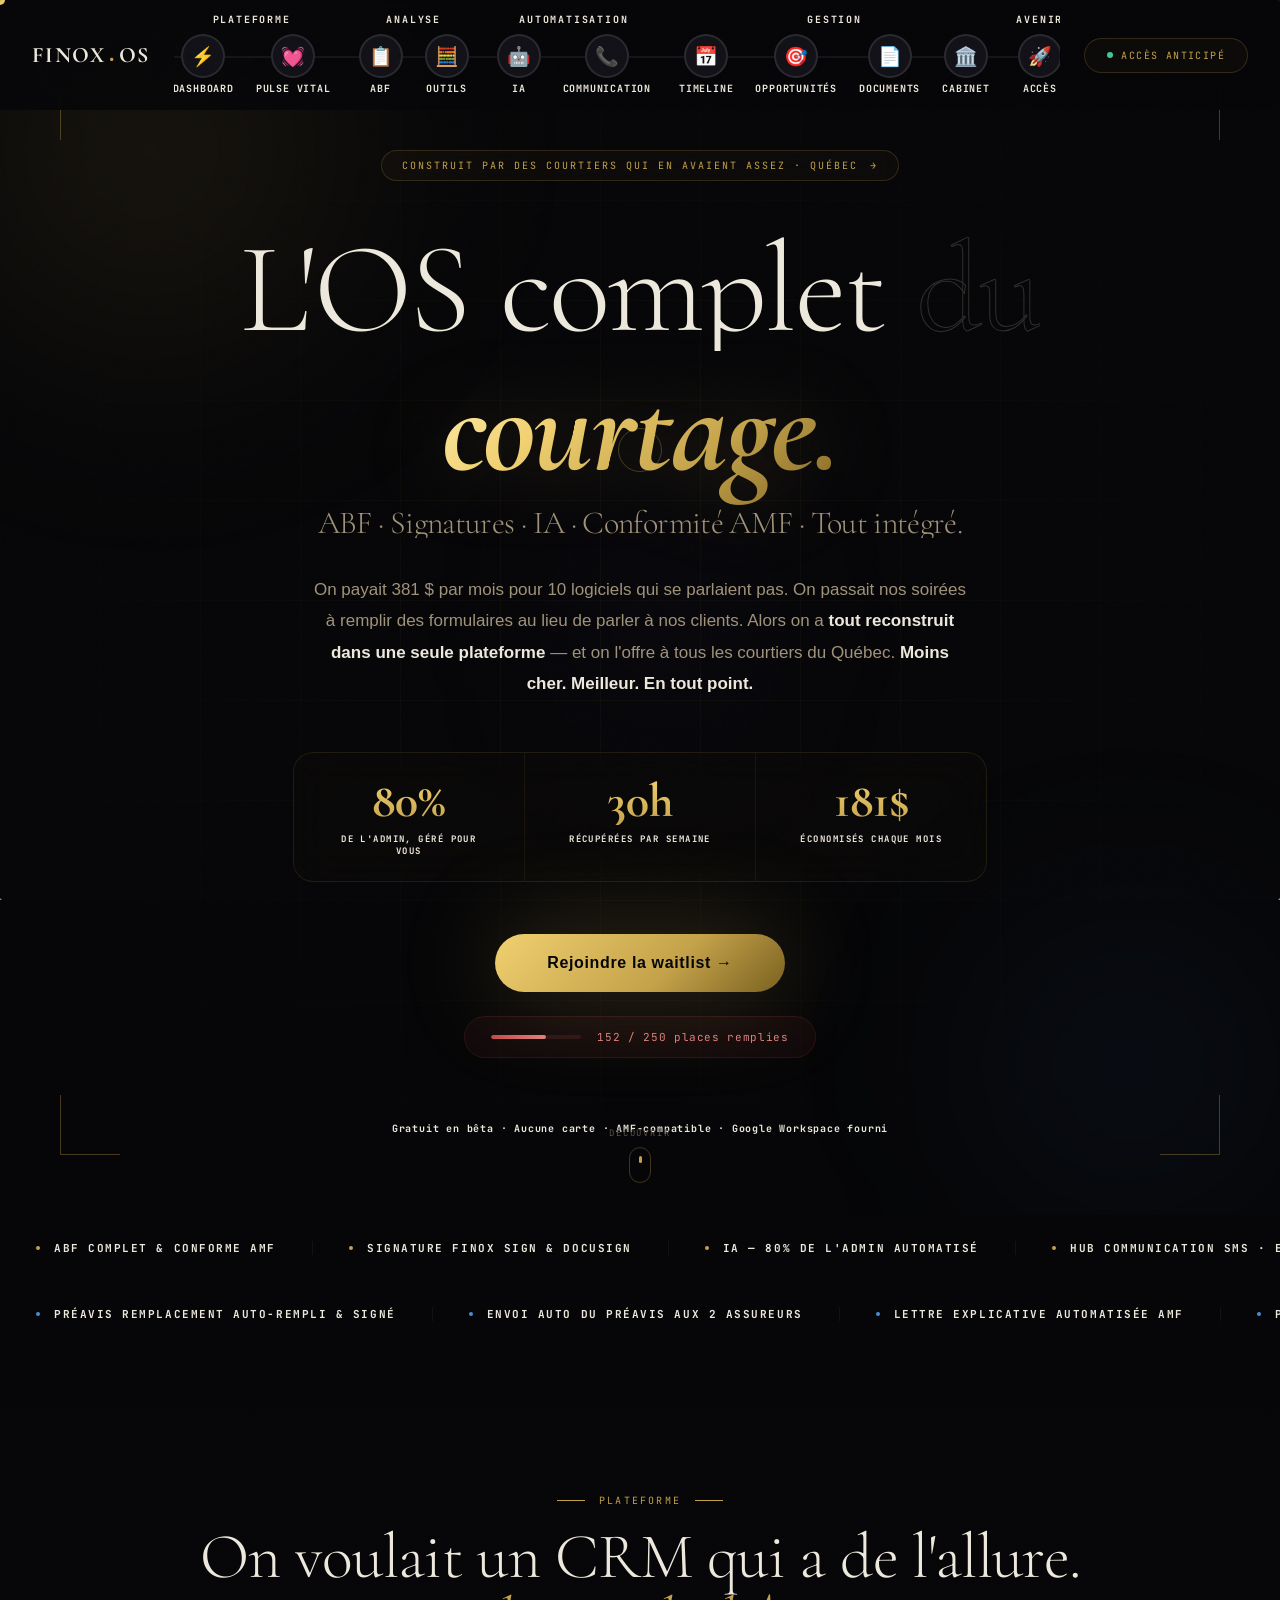
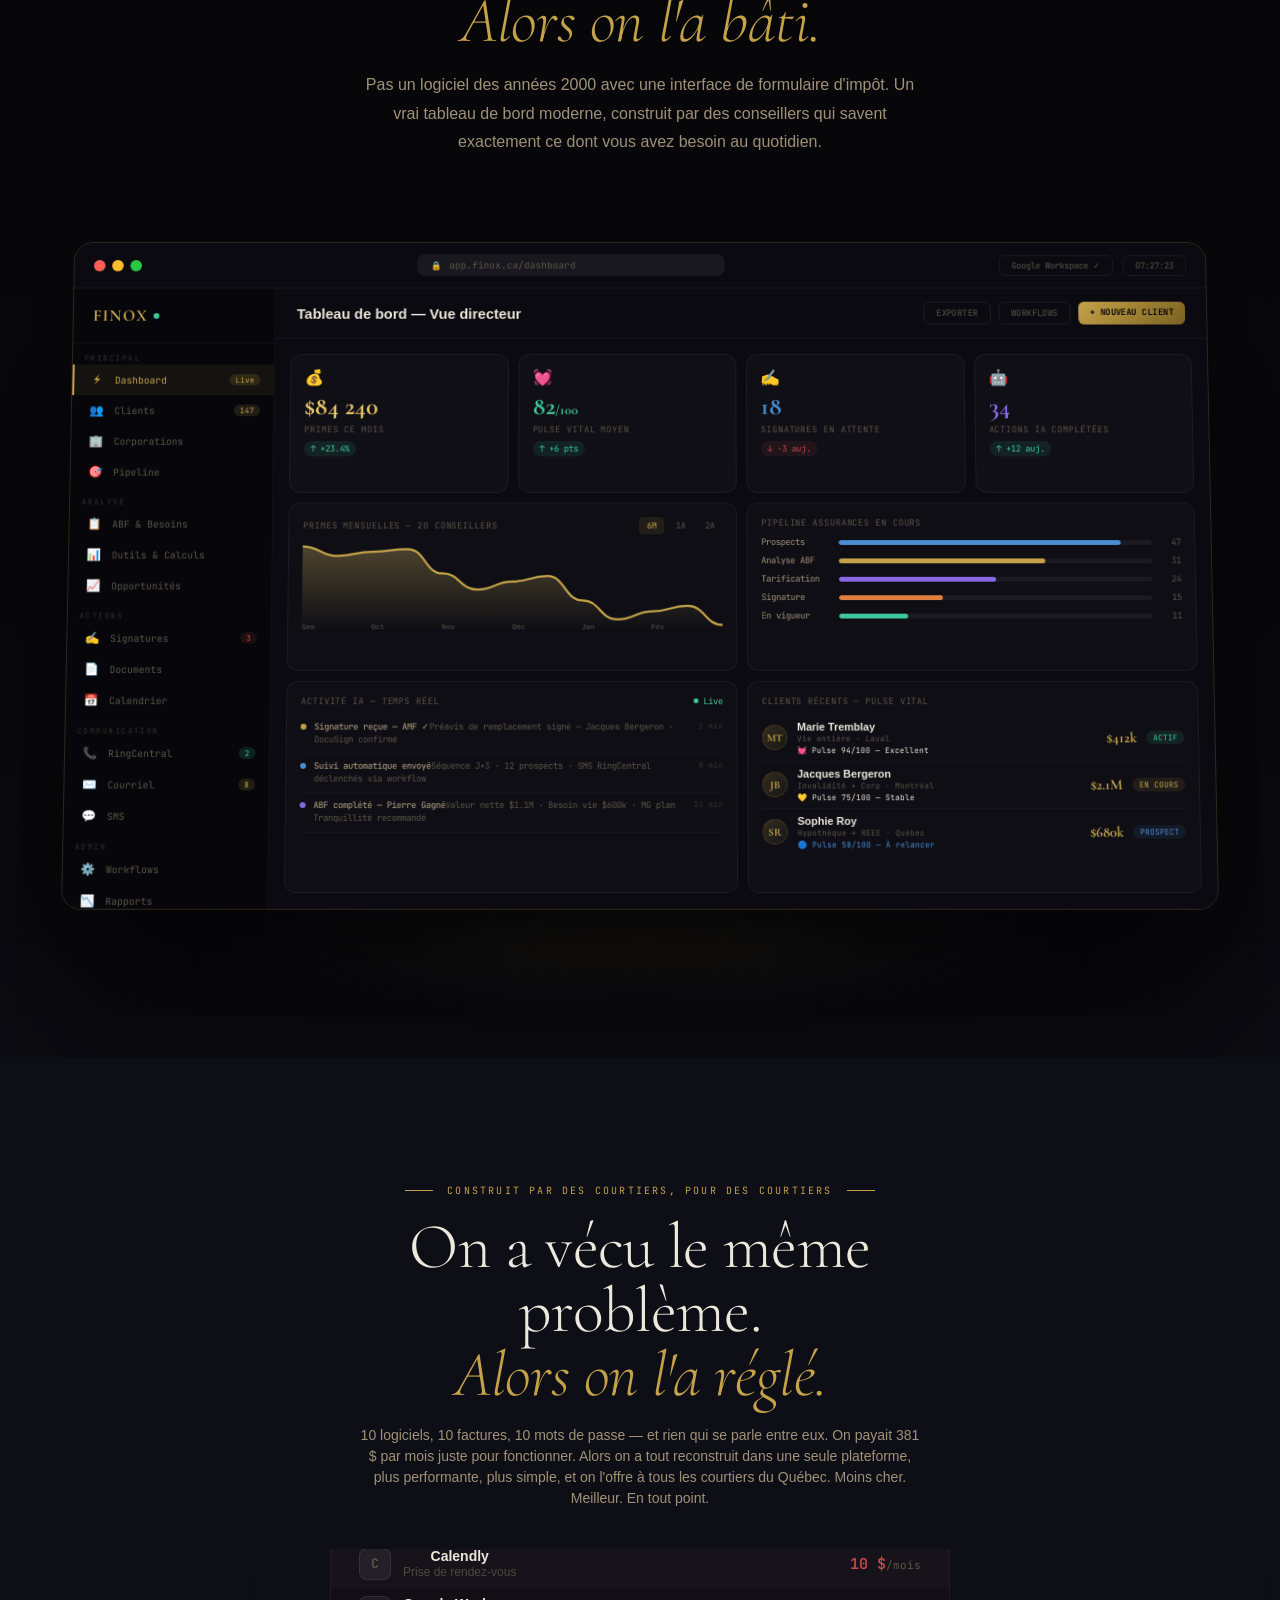
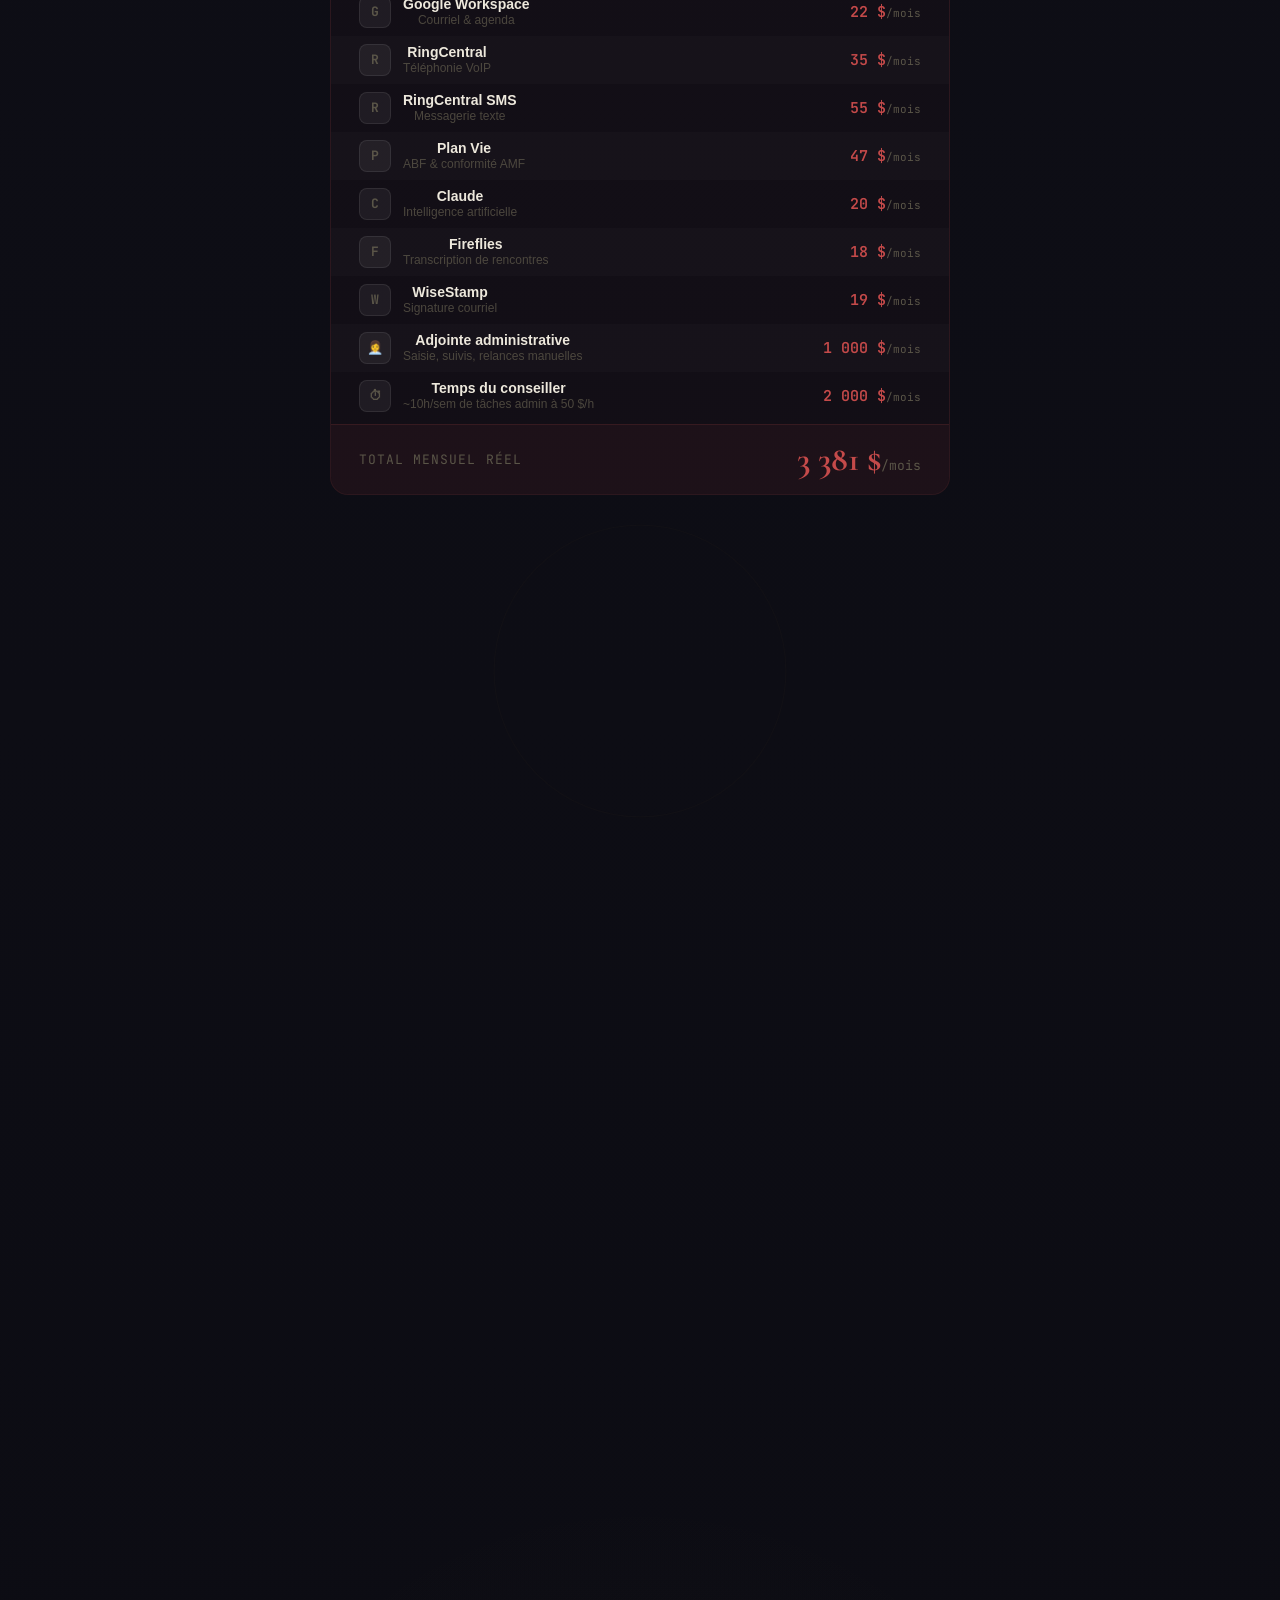
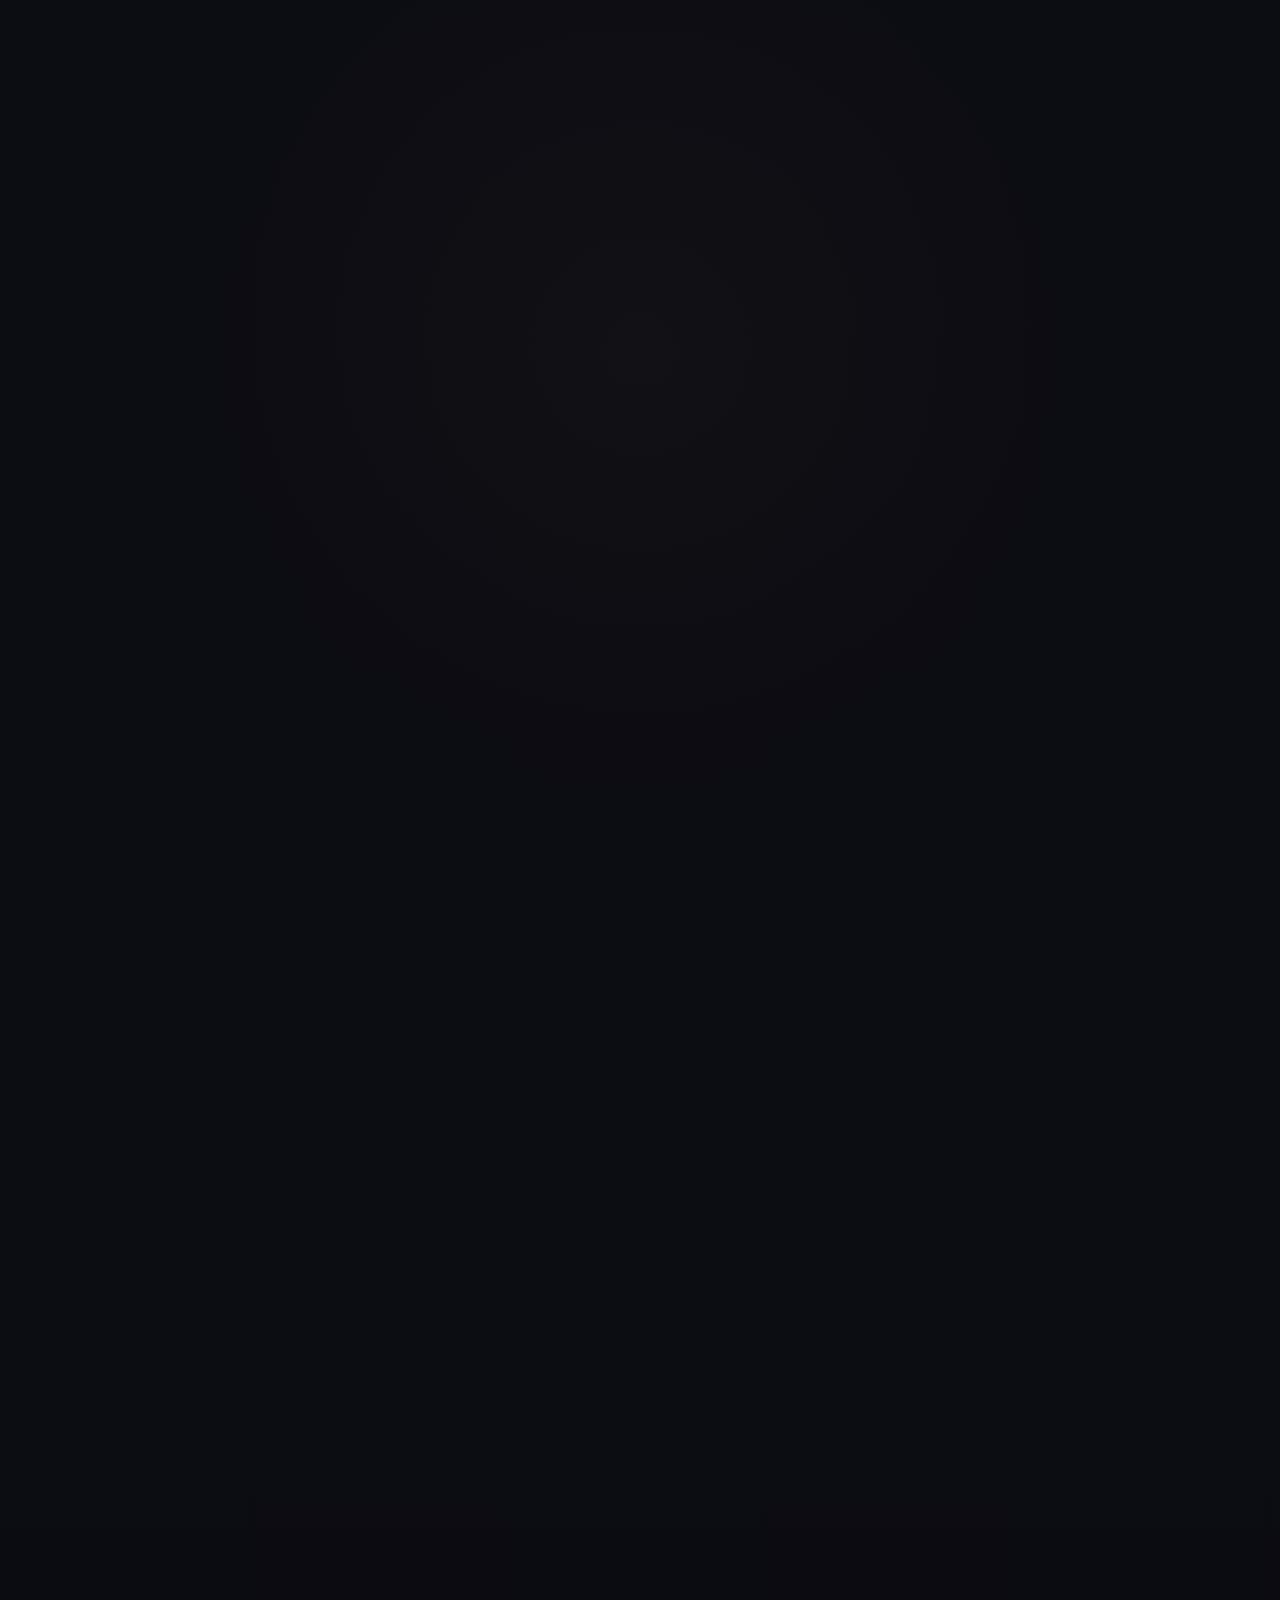
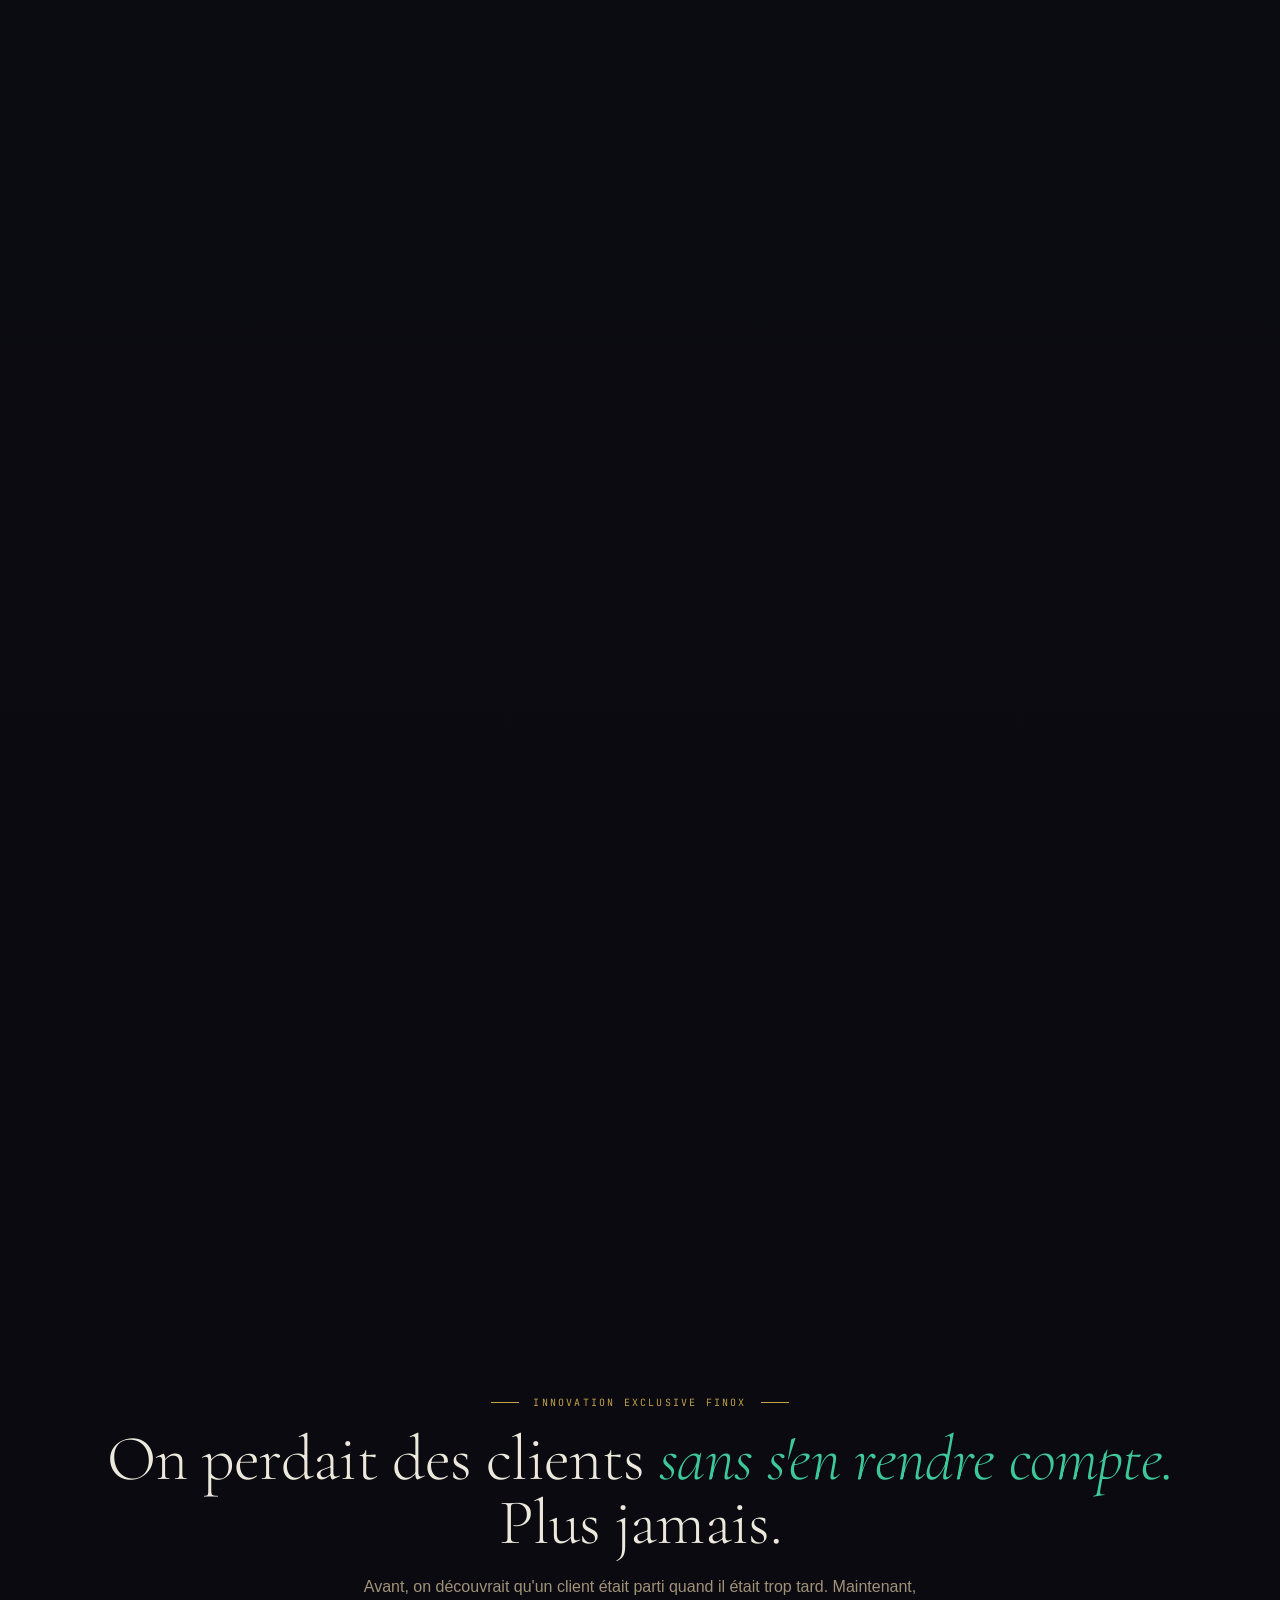
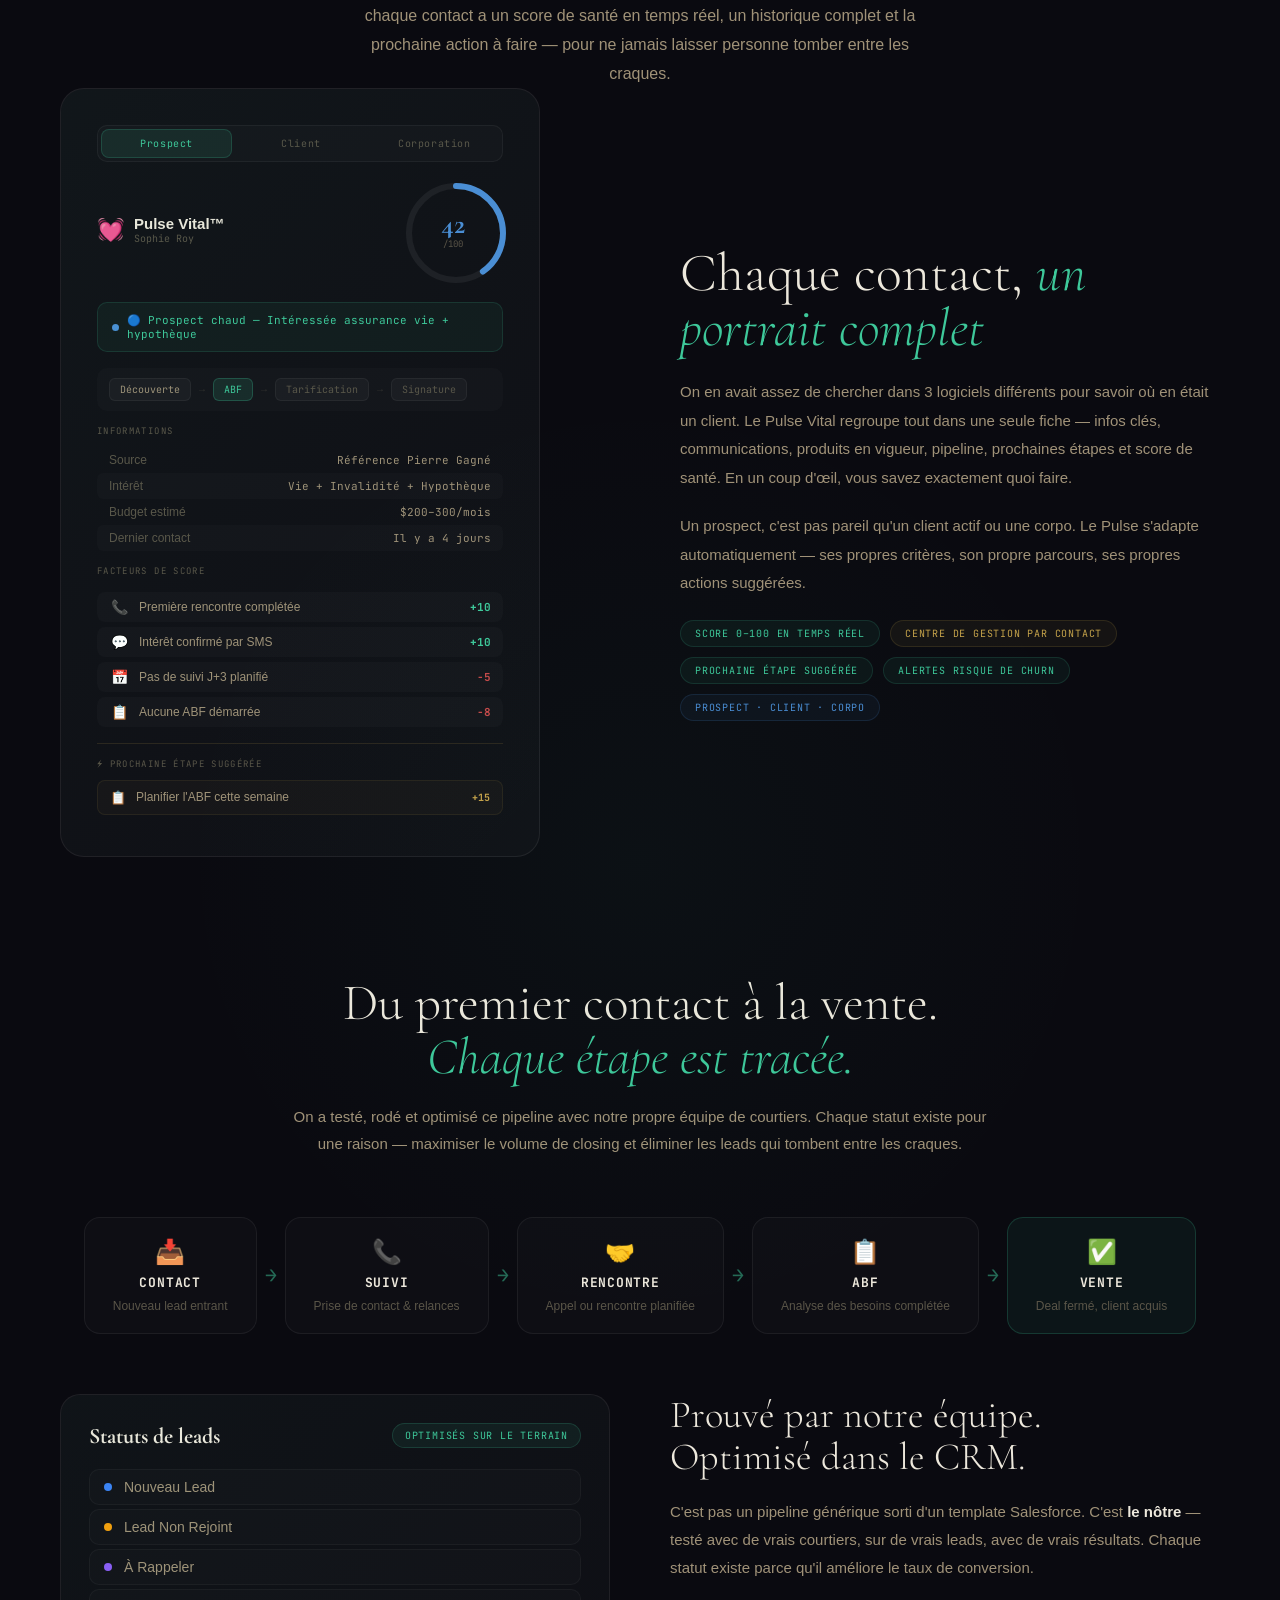
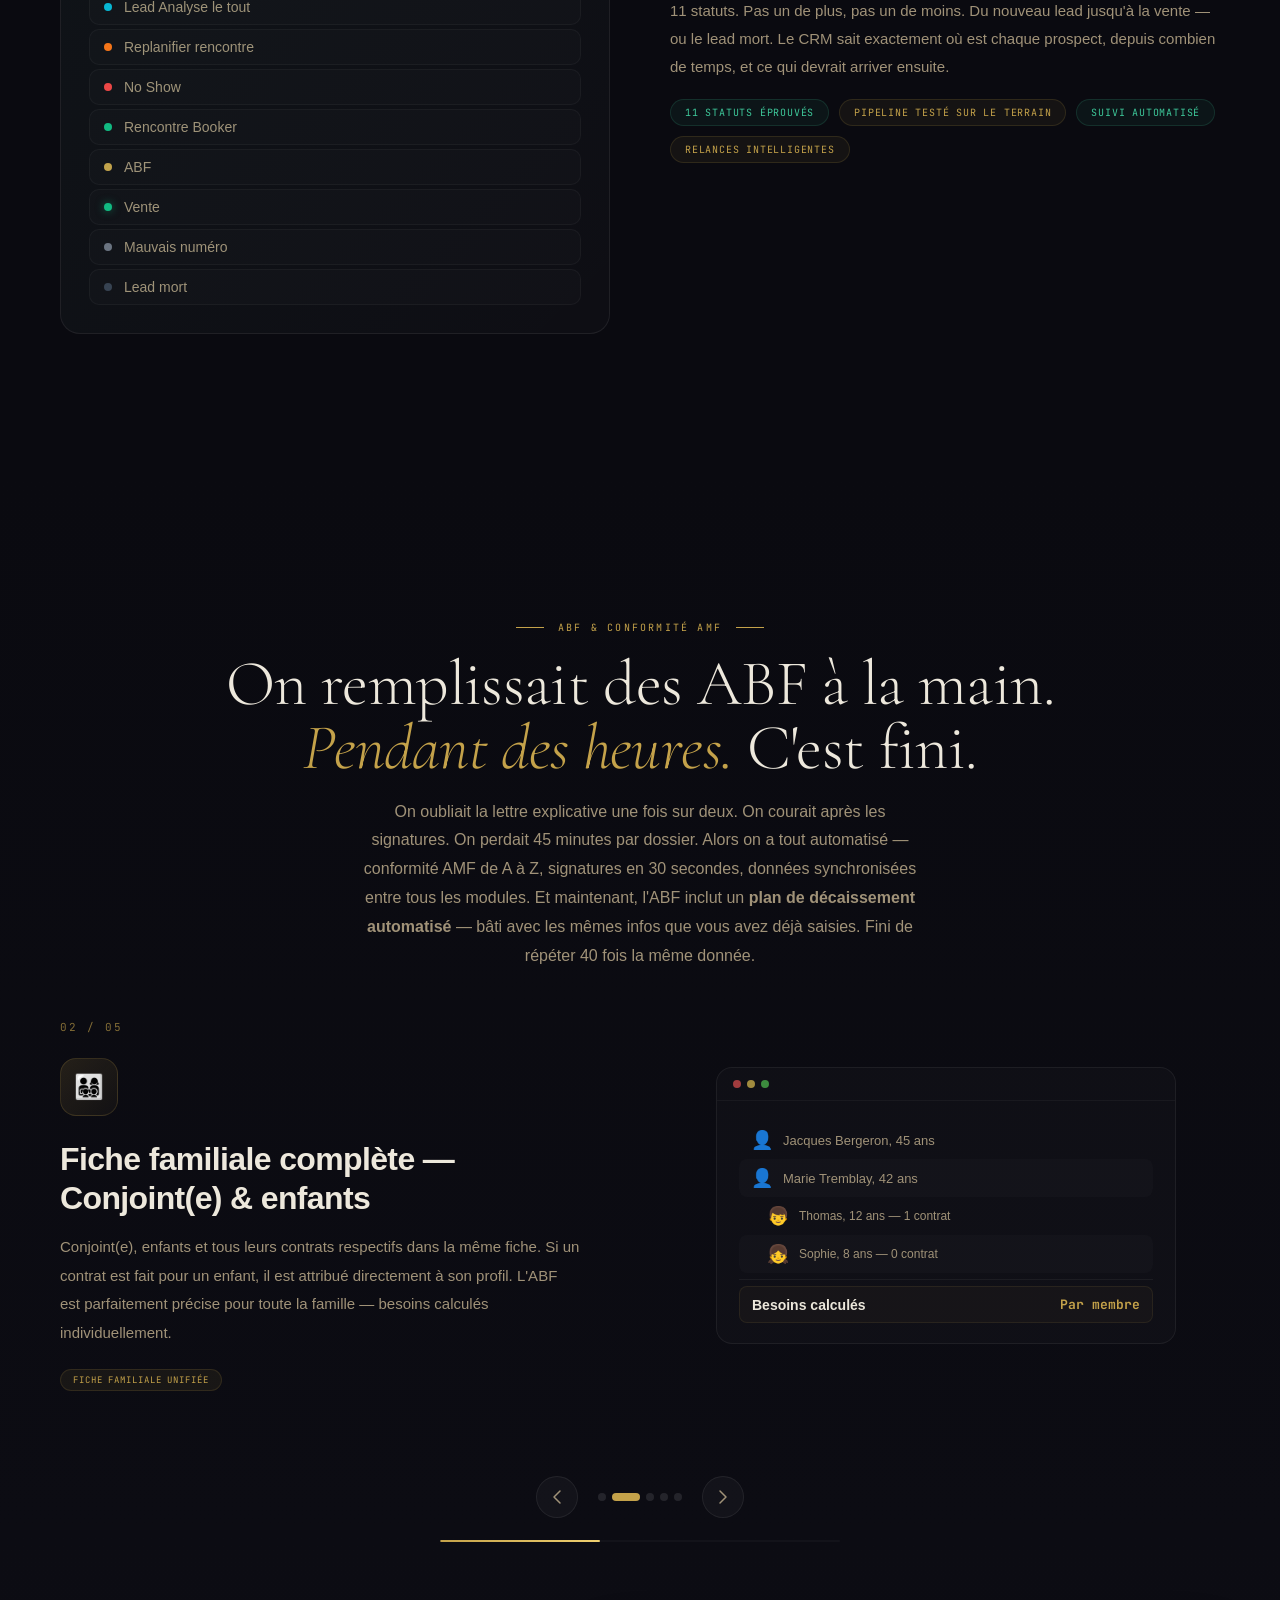
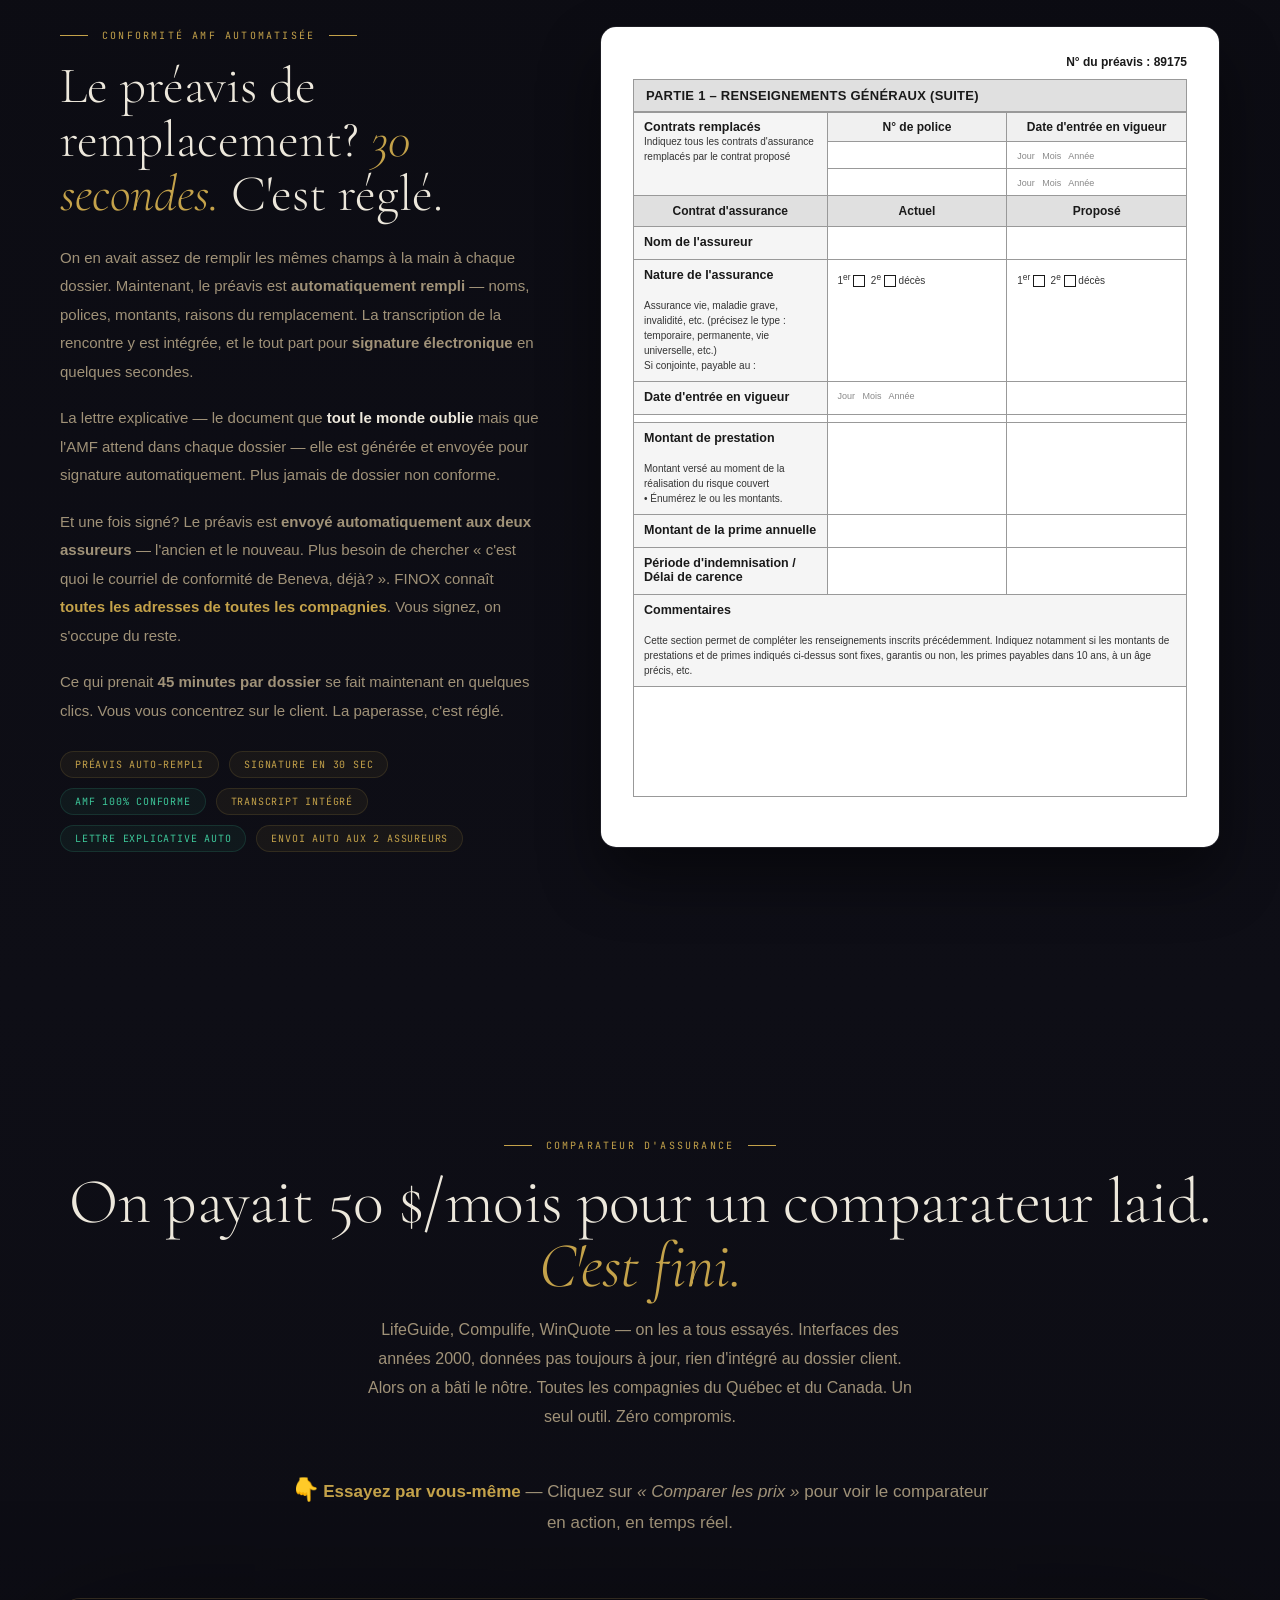
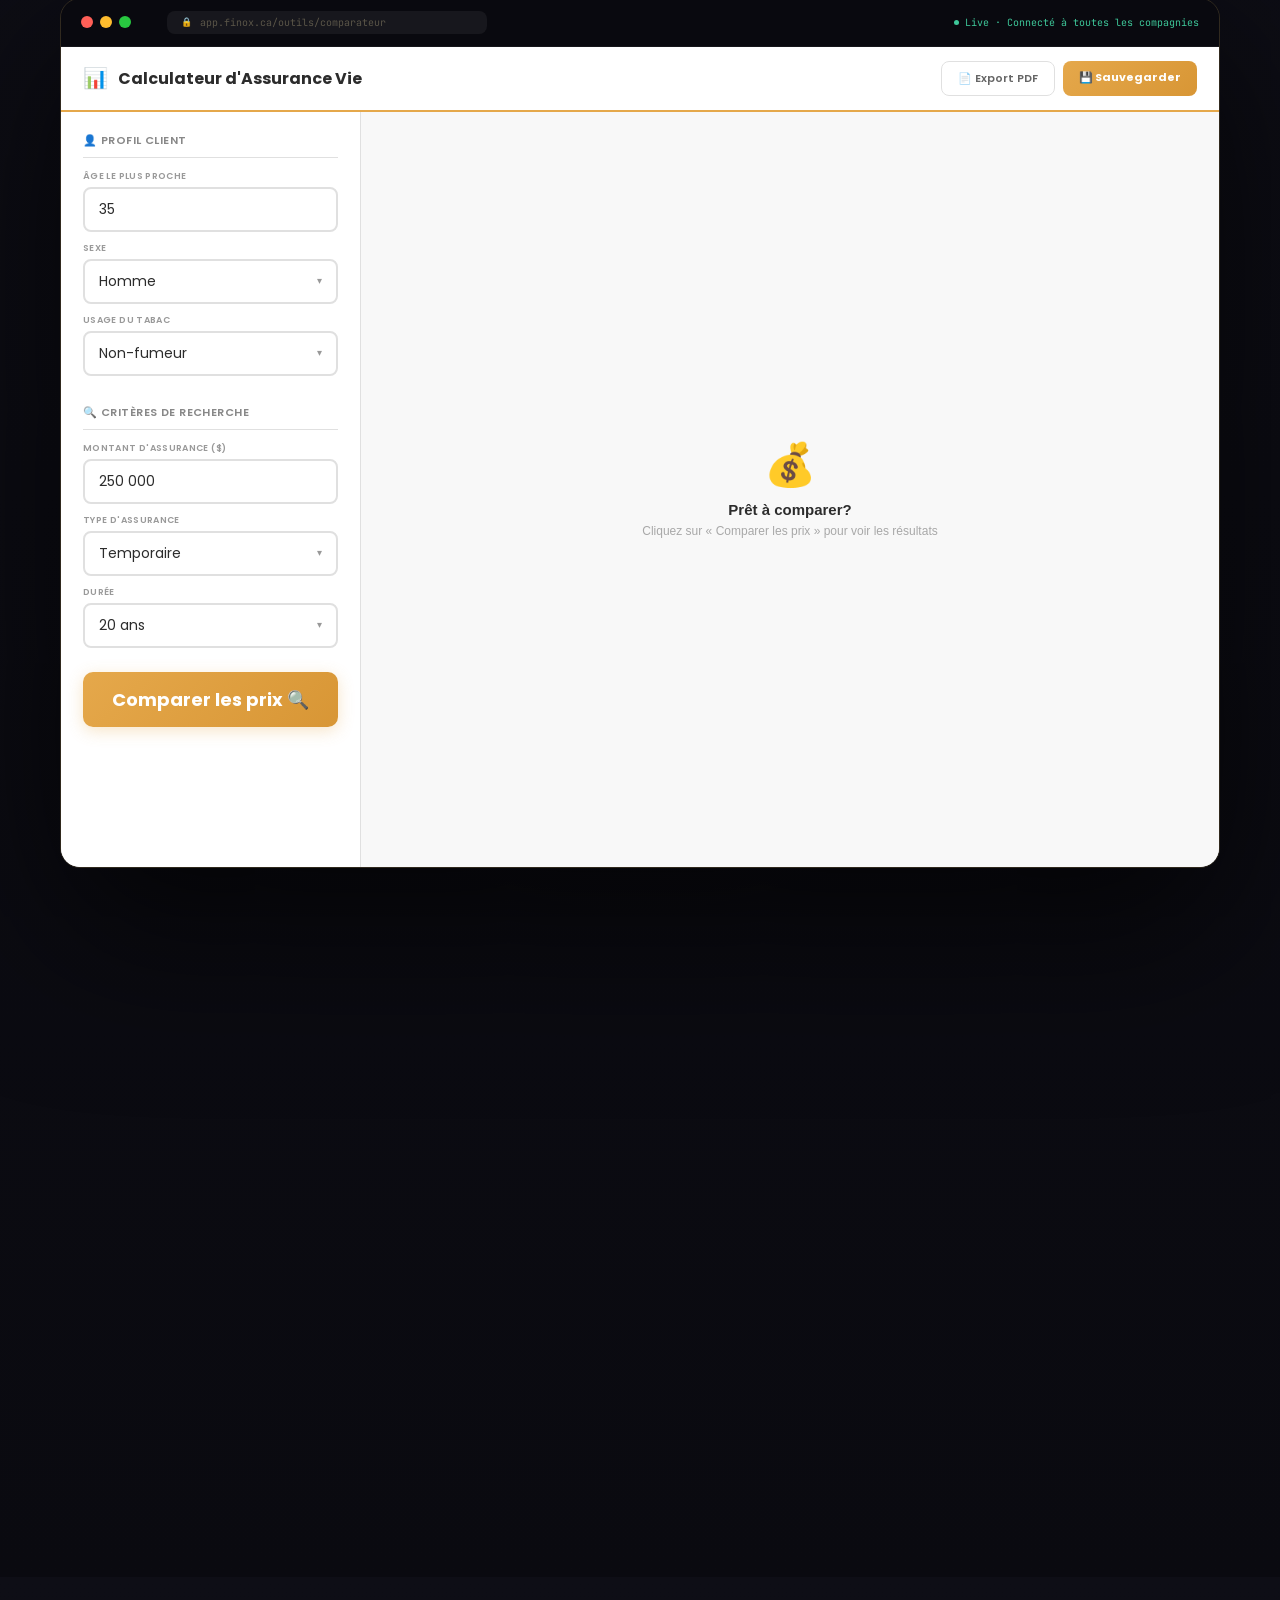
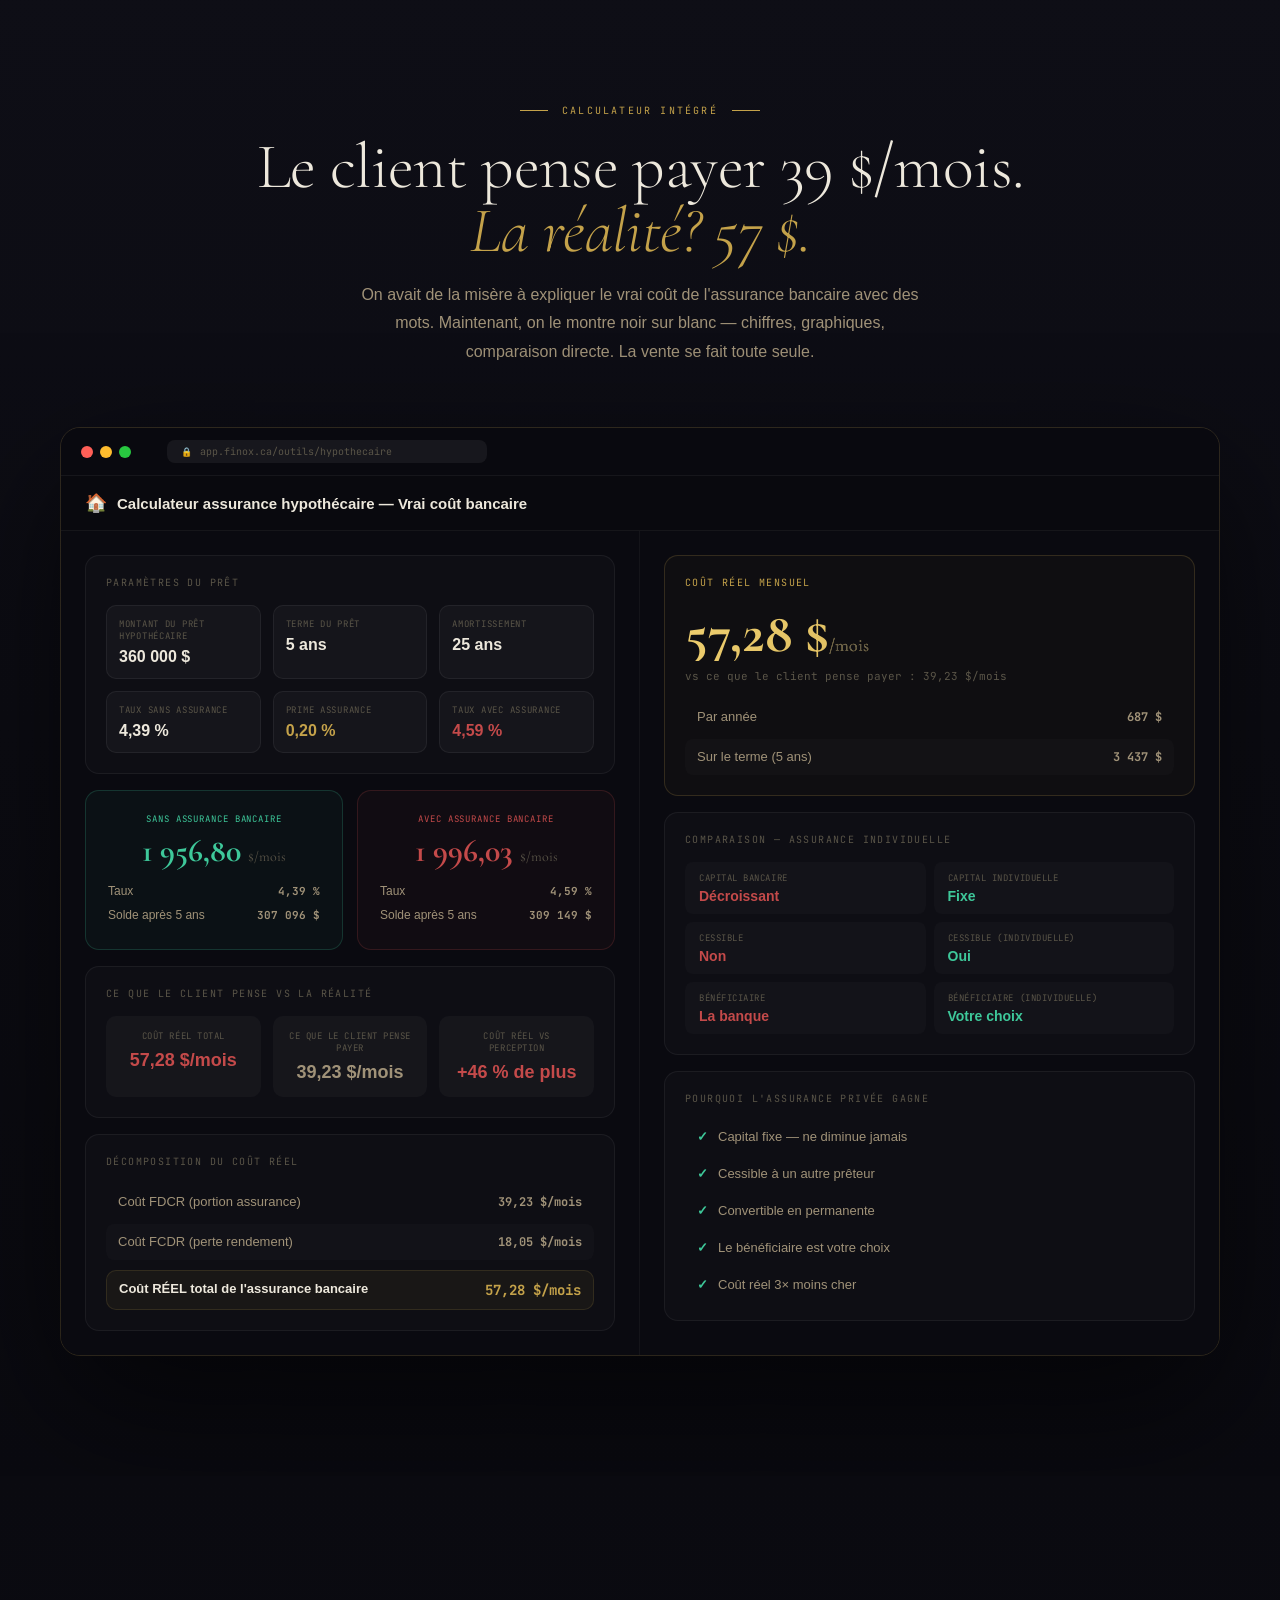
==== commit d4139766: "Fix affichage calendrier, 11 statuts exacts, données hypo corrigées Calendrier Communication: - Fix " ====
--- a/index.html
+++ b/index.html
@@ -598,79 +598,29 @@
           <span class="pulse-statuts-title">Statuts de leads</span>
           <span class="pulse-statuts-badge">Optimisés sur le terrain</span>
         </div>
-        <div class="pulse-statuts-groups">
-          <!-- Contact -->
-          <div class="ps-group">
-            <div class="ps-group-label">Contact</div>
-            <div class="ps-group-items">
-              <div class="ps-item"><span class="ps-dot" style="background:#3b82f6"></span>Nouveau lead</div>
-              <div class="ps-item"><span class="ps-dot" style="background:#f59e0b"></span>Non rejoint</div>
-              <div class="ps-item"><span class="ps-dot" style="background:#8b5cf6"></span>Rappel planifié</div>
-              <div class="ps-item"><span class="ps-dot" style="background:#3b82f6"></span>Contacté — intéressé</div>
-              <div class="ps-item"><span class="ps-dot" style="background:#ef4444"></span>Pas intéressé</div>
-            </div>
-          </div>
-          <!-- Suivi -->
-          <div class="ps-group">
-            <div class="ps-group-label">Suivi</div>
-            <div class="ps-group-items">
-              <div class="ps-item"><span class="ps-dot" style="background:#f59e0b"></span>En attente info client</div>
-              <div class="ps-item"><span class="ps-dot" style="background:#3b82f6"></span>Suivi à faire</div>
-              <div class="ps-item"><span class="ps-dot" style="background:#10b981"></span>Docs reçus — à analyser</div>
-            </div>
-          </div>
-          <!-- Rencontre -->
-          <div class="ps-group">
-            <div class="ps-group-label">Rencontre</div>
-            <div class="ps-group-items">
-              <div class="ps-item"><span class="ps-dot" style="background:#8b5cf6"></span>Rencontre planifiée</div>
-              <div class="ps-item"><span class="ps-dot" style="background:#10b981"></span>Rencontre complétée</div>
-              <div class="ps-item"><span class="ps-dot" style="background:#ef4444"></span>No show</div>
-              <div class="ps-item"><span class="ps-dot" style="background:#f59e0b"></span>À replanifier</div>
-            </div>
-          </div>
-          <!-- ABF -->
-          <div class="ps-group">
-            <div class="ps-group-label">ABF</div>
-            <div class="ps-group-items">
-              <div class="ps-item"><span class="ps-dot" style="background:#f59e0b"></span>ABF en cours</div>
-              <div class="ps-item"><span class="ps-dot" style="background:#10b981"></span>ABF complété</div>
-              <div class="ps-item"><span class="ps-dot" style="background:#3b82f6"></span>Soumission en cours</div>
-              <div class="ps-item"><span class="ps-dot" style="background:#8b5cf6"></span>En attente approbation assureur</div>
-            </div>
-          </div>
-          <!-- Vente -->
-          <div class="ps-group">
-            <div class="ps-group-label">Vente</div>
-            <div class="ps-group-items">
-              <div class="ps-item"><span class="ps-dot" style="background:#10b981"></span>Approuvé — en signature</div>
-              <div class="ps-item"><span class="ps-dot" style="background:#10b981;box-shadow:0 0 8px rgba(16,185,129,.5)"></span>Vente conclue</div>
-              <div class="ps-item"><span class="ps-dot" style="background:#f59e0b"></span>Approuvé avec modifications</div>
-              <div class="ps-item"><span class="ps-dot" style="background:#ef4444"></span>Refusé par assureur</div>
-            </div>
-          </div>
-          <!-- Terminaux -->
-          <div class="ps-group">
-            <div class="ps-group-label">Terminaux</div>
-            <div class="ps-group-items">
-              <div class="ps-item"><span class="ps-dot" style="background:#6b7280"></span>Lead perdu — pas intéressé</div>
-              <div class="ps-item"><span class="ps-dot" style="background:#6b7280"></span>Lead perdu — concurrent</div>
-              <div class="ps-item"><span class="ps-dot" style="background:#6b7280"></span>Lead perdu — non qualifié</div>
-              <div class="ps-item"><span class="ps-dot" style="background:#3b82f6"></span>Client transféré</div>
-              <div class="ps-item"><span class="ps-dot" style="background:#f59e0b"></span>Dossier en pause</div>
-            </div>
-          </div>
+        <div class="pulse-statuts-list">
+          <div class="ps-item"><span class="ps-dot" style="background:#3b82f6"></span>Nouveau Lead</div>
+          <div class="ps-item"><span class="ps-dot" style="background:#f59e0b"></span>Lead Non Rejoint</div>
+          <div class="ps-item"><span class="ps-dot" style="background:#8b5cf6"></span>À Rappeler</div>
+          <div class="ps-item"><span class="ps-dot" style="background:#06b6d4"></span>Lead Analyse le tout</div>
+          <div class="ps-item"><span class="ps-dot" style="background:#f97316"></span>Replanifier rencontre</div>
+          <div class="ps-item"><span class="ps-dot" style="background:#ef4444"></span>No Show</div>
+          <div class="ps-item"><span class="ps-dot" style="background:#10b981"></span>Rencontre Booker</div>
+          <div class="ps-item"><span class="ps-dot" style="background:#c4a24a"></span>ABF</div>
+          <div class="ps-item"><span class="ps-dot" style="background:#10b981;box-shadow:0 0 8px rgba(16,185,129,.5)"></span>Vente</div>
+          <div class="ps-item"><span class="ps-dot" style="background:#6b7280"></span>Mauvais numéro</div>
+          <div class="ps-item"><span class="ps-dot" style="background:#374151"></span>Lead mort</div>
         </div>
       </div>
       <div class="pulse-pipeline-text">
         <h4 class="pulse-pipeline-text-title">Prouvé par notre équipe.<br>Optimisé dans le CRM.</h4>
         <p class="pulse-pipeline-text-desc">C'est pas un pipeline générique sorti d'un template Salesforce. C'est <strong>le nôtre</strong> — testé avec de vrais courtiers, sur de vrais leads, avec de vrais résultats. Chaque statut existe parce qu'il améliore le taux de conversion.</p>
-        <p class="pulse-pipeline-text-desc">26 statuts. 6 catégories. Du premier contact jusqu'à la vente conclue — ou le lead perdu avec la raison exacte. Le CRM sait où est chaque lead, depuis combien de temps, et ce qui devrait arriver ensuite.</p>
+        <p class="pulse-pipeline-text-desc">11 statuts. Pas un de plus, pas un de moins. Du nouveau lead jusqu'à la vente — ou le lead mort. Le CRM sait exactement où est chaque prospect, depuis combien de temps, et ce qui devrait arriver ensuite.</p>
         <div class="tag-row">
-          <span class="pill-tag">26 statuts uniques</span>
-          <span class="pill-tag gold">6 catégories de pipeline</span>
-          <span class="pill-tag">Raison de perte tracée</span>
-          <span class="pill-tag gold">Relances automatisées</span>
+          <span class="pill-tag">11 statuts éprouvés</span>
+          <span class="pill-tag gold">Pipeline testé sur le terrain</span>
+          <span class="pill-tag">Suivi automatisé</span>
+          <span class="pill-tag gold">Relances intelligentes</span>
         </div>
       </div>
     </div>
@@ -942,7 +892,7 @@
 <section class="tool-individual-section" id="tool-hypo">
   <div style="text-align:center;max-width:1300px;margin:0 auto 60px">
     <div class="sec-label rx">Calculateur intégré</div>
-    <h2 class="sec-title rx">Le client pense payer 44 $/mois.<br><em>La réalité? 143 $.</em></h2>
+    <h2 class="sec-title rx">Le client pense payer 39 $/mois.<br><em>La réalité? 57 $.</em></h2>
     <p class="sec-sub rx">On avait de la misère à expliquer le vrai coût de l'assurance bancaire avec des mots. Maintenant, on le montre noir sur blanc — chiffres, graphiques, comparaison directe. La vente se fait toute seule.</p>
   </div>
   <div class="calc-frame rx">
@@ -975,15 +925,15 @@
               </div>
               <div class="calc-param">
                 <div class="calc-param-label">Taux SANS assurance</div>
-                <div class="calc-param-value">4,00 %</div>
+                <div class="calc-param-value">4,39 %</div>
               </div>
               <div class="calc-param">
                 <div class="calc-param-label">Prime assurance</div>
-                <div class="calc-param-value calc-param-accent">5,00 %</div>
+                <div class="calc-param-value calc-param-accent">0,20 %</div>
               </div>
               <div class="calc-param">
                 <div class="calc-param-label">Taux AVEC assurance</div>
-                <div class="calc-param-value calc-param-red">4,50 %</div>
+                <div class="calc-param-value calc-param-red">4,59 %</div>
               </div>
             </div>
           </div>
@@ -991,18 +941,18 @@
           <div class="hypo-compare-row">
             <div class="hypo-compare-card hypo-green">
               <div class="hypo-compare-badge">SANS assurance bancaire</div>
-              <div class="hypo-compare-big">1 893,67 <span>$/mois</span></div>
+              <div class="hypo-compare-big">1 956,80 <span>$/mois</span></div>
               <div class="hypo-compare-detail">
-                <div class="hypo-detail-row"><span>Taux</span><strong>4,00 %</strong></div>
-                <div class="hypo-detail-row"><span>Solde après 5 ans</span><strong>313 384 $</strong></div>
+                <div class="hypo-detail-row"><span>Taux</span><strong>4,39 %</strong></div>
+                <div class="hypo-detail-row"><span>Solde après 5 ans</span><strong>307 096 $</strong></div>
               </div>
             </div>
             <div class="hypo-compare-card hypo-red">
               <div class="hypo-compare-badge">AVEC assurance bancaire</div>
-              <div class="hypo-compare-big">1 992,50 <span>$/mois</span></div>
+              <div class="hypo-compare-big">1 996,03 <span>$/mois</span></div>
               <div class="hypo-compare-detail">
-                <div class="hypo-detail-row"><span>Taux</span><strong>4,50 %</strong></div>
-                <div class="hypo-detail-row"><span>Solde après 5 ans</span><strong>318 067 $</strong></div>
+                <div class="hypo-detail-row"><span>Taux</span><strong>4,59 %</strong></div>
+                <div class="hypo-detail-row"><span>Solde après 5 ans</span><strong>309 149 $</strong></div>
               </div>
             </div>
           </div>
@@ -1011,16 +961,16 @@
             <div class="calc-card-title">Ce que le client pense VS la réalité</div>
             <div class="hypo-myth-row">
               <div class="hypo-myth">
-                <div class="hypo-myth-label">Surplus mensuel réalité</div>
-                <div class="hypo-myth-val hypo-val-red">98,83 $/mois</div>
+                <div class="hypo-myth-label">Coût RÉEL total</div>
+                <div class="hypo-myth-val hypo-val-red">57,28 $/mois</div>
               </div>
               <div class="hypo-myth">
                 <div class="hypo-myth-label">Ce que le client pense payer</div>
-                <div class="hypo-myth-val">~44 $/mois</div>
+                <div class="hypo-myth-val">39,23 $/mois</div>
               </div>
               <div class="hypo-myth">
                 <div class="hypo-myth-label">Coût réel vs perception</div>
-                <div class="hypo-myth-val hypo-val-red">+124 % de plus</div>
+                <div class="hypo-myth-val hypo-val-red">+46 % de plus</div>
               </div>
             </div>
           </div>
@@ -1028,10 +978,9 @@
           <div class="calc-card">
             <div class="calc-card-title">Décomposition du coût RÉEL</div>
             <div class="hypo-decomp">
-              <div class="hypo-decomp-row"><span>Surplus de paiement mensuel</span><strong>98,83 $</strong></div>
-              <div class="hypo-decomp-row"><span>Intérêts supplémentaires payés sur 5 ans</span><strong>2 673,00 $</strong></div>
-              <div class="hypo-decomp-row"><span>Solde plus élevé au renouvellement</span><strong>4 683,00 $</strong></div>
-              <div class="hypo-decomp-row hypo-decomp-total"><span>Coût RÉEL total de l'assurance bancaire</span><strong>143,38 $/mois</strong></div>
+              <div class="hypo-decomp-row"><span>Coût FDCR (portion assurance)</span><strong>39,23 $/mois</strong></div>
+              <div class="hypo-decomp-row"><span>Coût FCDR (perte rendement)</span><strong>18,05 $/mois</strong></div>
+              <div class="hypo-decomp-row hypo-decomp-total"><span>Coût RÉEL total de l'assurance bancaire</span><strong>57,28 $/mois</strong></div>
             </div>
           </div>
         </div>
@@ -1039,8 +988,12 @@
         <div class="calc-right">
           <div class="calc-card calc-card-highlight">
             <div class="calc-card-title" style="color:var(--g)">Coût RÉEL mensuel</div>
-            <div class="calc-big-number">143,38 $<span>/mois</span></div>
-            <div class="calc-big-sub">vs ce que le client pense payer : ~44 $/mois</div>
+            <div class="calc-big-number">57,28 $<span>/mois</span></div>
+            <div class="calc-big-sub">vs ce que le client pense payer : 39,23 $/mois</div>
+            <div class="hypo-decomp" style="margin-top:16px">
+              <div class="hypo-decomp-row"><span>Par année</span><strong>687 $</strong></div>
+              <div class="hypo-decomp-row"><span>Sur le terme (5 ans)</span><strong>3 437 $</strong></div>
+            </div>
           </div>
           <div class="calc-card">
             <div class="calc-card-title">Comparaison — Assurance individuelle</div>
--- a/styles.css
+++ b/styles.css
@@ -459,16 +459,9 @@
 .pulse-statuts-header{display:flex;align-items:center;justify-content:space-between;margin-bottom:20px}
 .pulse-statuts-title{font-family:'Cormorant Garamond',serif;font-size:22px;font-weight:700}
 .pulse-statuts-badge{font-family:'JetBrains Mono',monospace;font-size:10px;letter-spacing:.08em;text-transform:uppercase;padding:5px 12px;border-radius:100px;background:rgba(62,200,154,.08);border:1px solid rgba(62,200,154,.18);color:var(--green)}
-.pulse-statuts-groups{display:flex;flex-direction:column;gap:10px;max-height:520px;overflow-y:auto;padding-right:4px}
-.pulse-statuts-groups::-webkit-scrollbar{width:4px}
-.pulse-statuts-groups::-webkit-scrollbar-track{background:transparent}
-.pulse-statuts-groups::-webkit-scrollbar-thumb{background:rgba(255,255,255,.08);border-radius:4px}
-.ps-group{background:rgba(255,255,255,.015);border:1px solid rgba(255,255,255,.04);border-radius:12px;padding:10px 14px;transition:all .3s}
-.ps-group:hover{border-color:rgba(255,255,255,.08)}
-.ps-group-label{font-family:'JetBrains Mono',monospace;font-size:10px;letter-spacing:.12em;text-transform:uppercase;color:var(--cm);margin-bottom:8px;padding-left:2px}
-.ps-group-items{display:flex;flex-direction:column;gap:3px}
-.ps-item{display:flex;align-items:center;gap:10px;padding:5px 8px;border-radius:6px;font-size:12.5px;color:var(--cd);transition:all .2s;cursor:default}
-.ps-item:hover{background:rgba(255,255,255,.03);transform:translateX(3px)}
+.pulse-statuts-list{display:flex;flex-direction:column;gap:4px}
+.ps-item{display:flex;align-items:center;gap:12px;padding:9px 14px;border-radius:10px;font-size:14px;color:var(--cd);background:rgba(255,255,255,.015);border:1px solid rgba(255,255,255,.04);transition:all .25s;cursor:default}
+.ps-item:hover{background:rgba(255,255,255,.035);border-color:rgba(255,255,255,.08);transform:translateX(4px)}
 .ps-dot{width:8px;height:8px;border-radius:50%;flex-shrink:0}
 /* Pipeline text */
 .pulse-pipeline-text-title{font-family:'Cormorant Garamond',serif;font-size:clamp(24px,3vw,42px);font-weight:300;line-height:1.1;margin-bottom:20px}
@@ -1025,10 +1018,10 @@
 .sched-step-item.active .sched-step-num{background:var(--blue);border-color:var(--blue);color:#fff;box-shadow:0 0 12px rgba(74,142,212,.4)}
 
 /* Phone / demo container */
-.sched-phone{position:relative;width:100%;margin:0 auto;background:#1a1d23;border:1px solid rgba(255,255,255,.07);border-radius:18px;overflow:hidden;box-shadow:0 40px 90px rgba(0,0,0,.55)}
+.sched-phone{position:relative;width:100%;margin:0 auto;background:#1a1d23;border:1px solid rgba(255,255,255,.07);border-radius:18px;overflow:hidden;box-shadow:0 40px 90px rgba(0,0,0,.55);display:flex;flex-direction:column}
 
 /* ── Google Calendar Interface ── */
-.gcal-interface{display:flex;flex-direction:column;font-family:'Poppins',sans-serif}
+.gcal-interface{display:flex;flex-direction:column;font-family:'Poppins',sans-serif;flex:1}
 
 /* Top bar */
 .gcal-topbar{display:flex;align-items:center;justify-content:space-between;padding:14px 20px;background:rgba(255,255,255,.03);border-bottom:1px solid rgba(255,255,255,.06)}
@@ -1036,7 +1029,7 @@
 .gcal-topbar-client{font-family:'JetBrains Mono',monospace;font-size:11px;color:var(--cm)}
 
 /* Body: calendar + slots split */
-.gcal-body{display:grid;grid-template-columns:1fr 1fr;min-height:290px}
+.gcal-body{display:grid;grid-template-columns:1fr 1fr}
 .gcal-left{padding:16px 18px;border-right:1px solid rgba(255,255,255,.05)}
 .gcal-right{padding:16px 18px;display:flex;flex-direction:column}
 
@@ -1070,8 +1063,7 @@
 .gcal-slot.target.selected .gcal-slot-tag{color:var(--blue)}
 
 /* RDV section (bottom) */
-.gcal-rdv-section{border-top:1px solid rgba(255,255,255,.06);padding:14px 18px;opacity:.3;transition:opacity .5s}
-.gcal-rdv-section.show{opacity:1}
+.gcal-rdv-section{border-top:1px solid rgba(255,255,255,.06);padding:14px 18px;transition:opacity .5s}
 .gcal-rdv-head{font-family:'JetBrains Mono',monospace;font-size:10px;letter-spacing:.12em;text-transform:uppercase;color:var(--cm);margin-bottom:10px}
 .gcal-rdv-cols{display:grid;grid-template-columns:1fr 1fr;gap:14px}
 .gcal-rdv-col-title{font-size:11px;font-weight:700;color:rgba(255,255,255,.5);margin-bottom:6px;padding-left:2px}
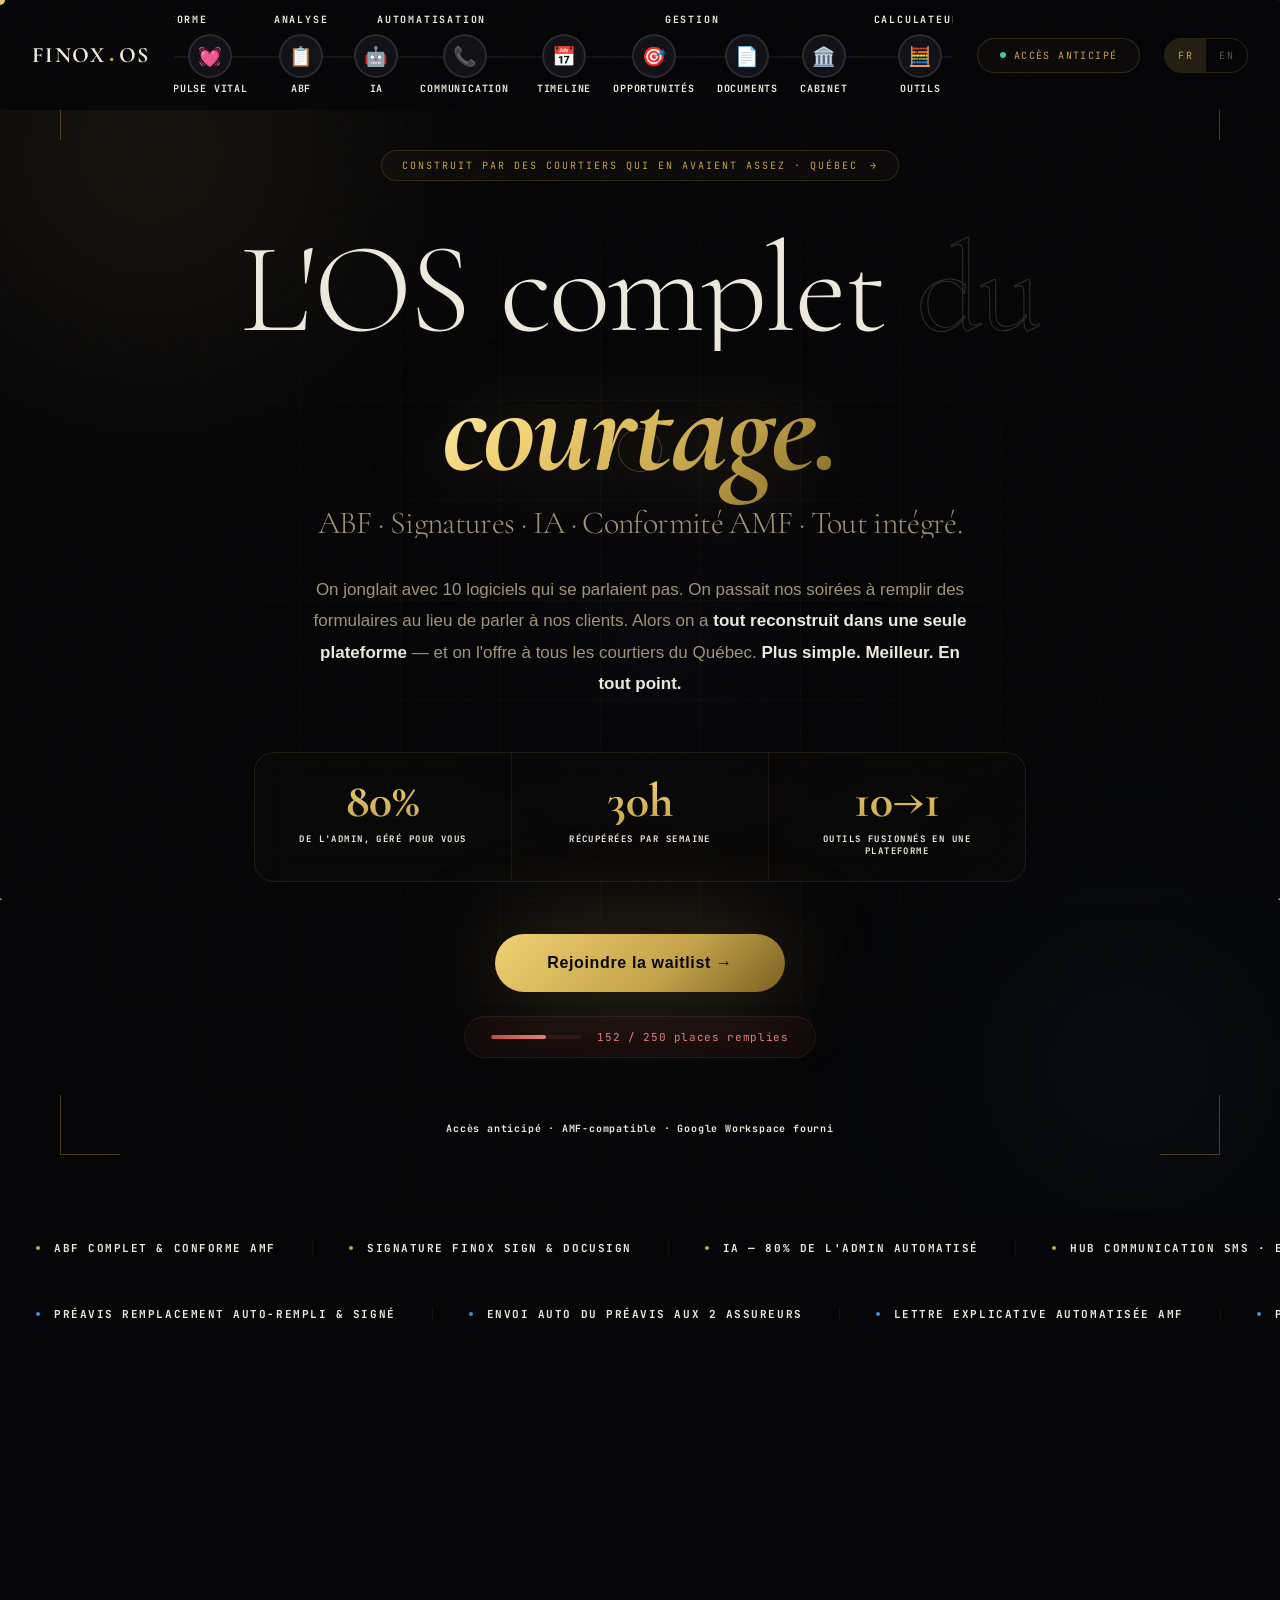
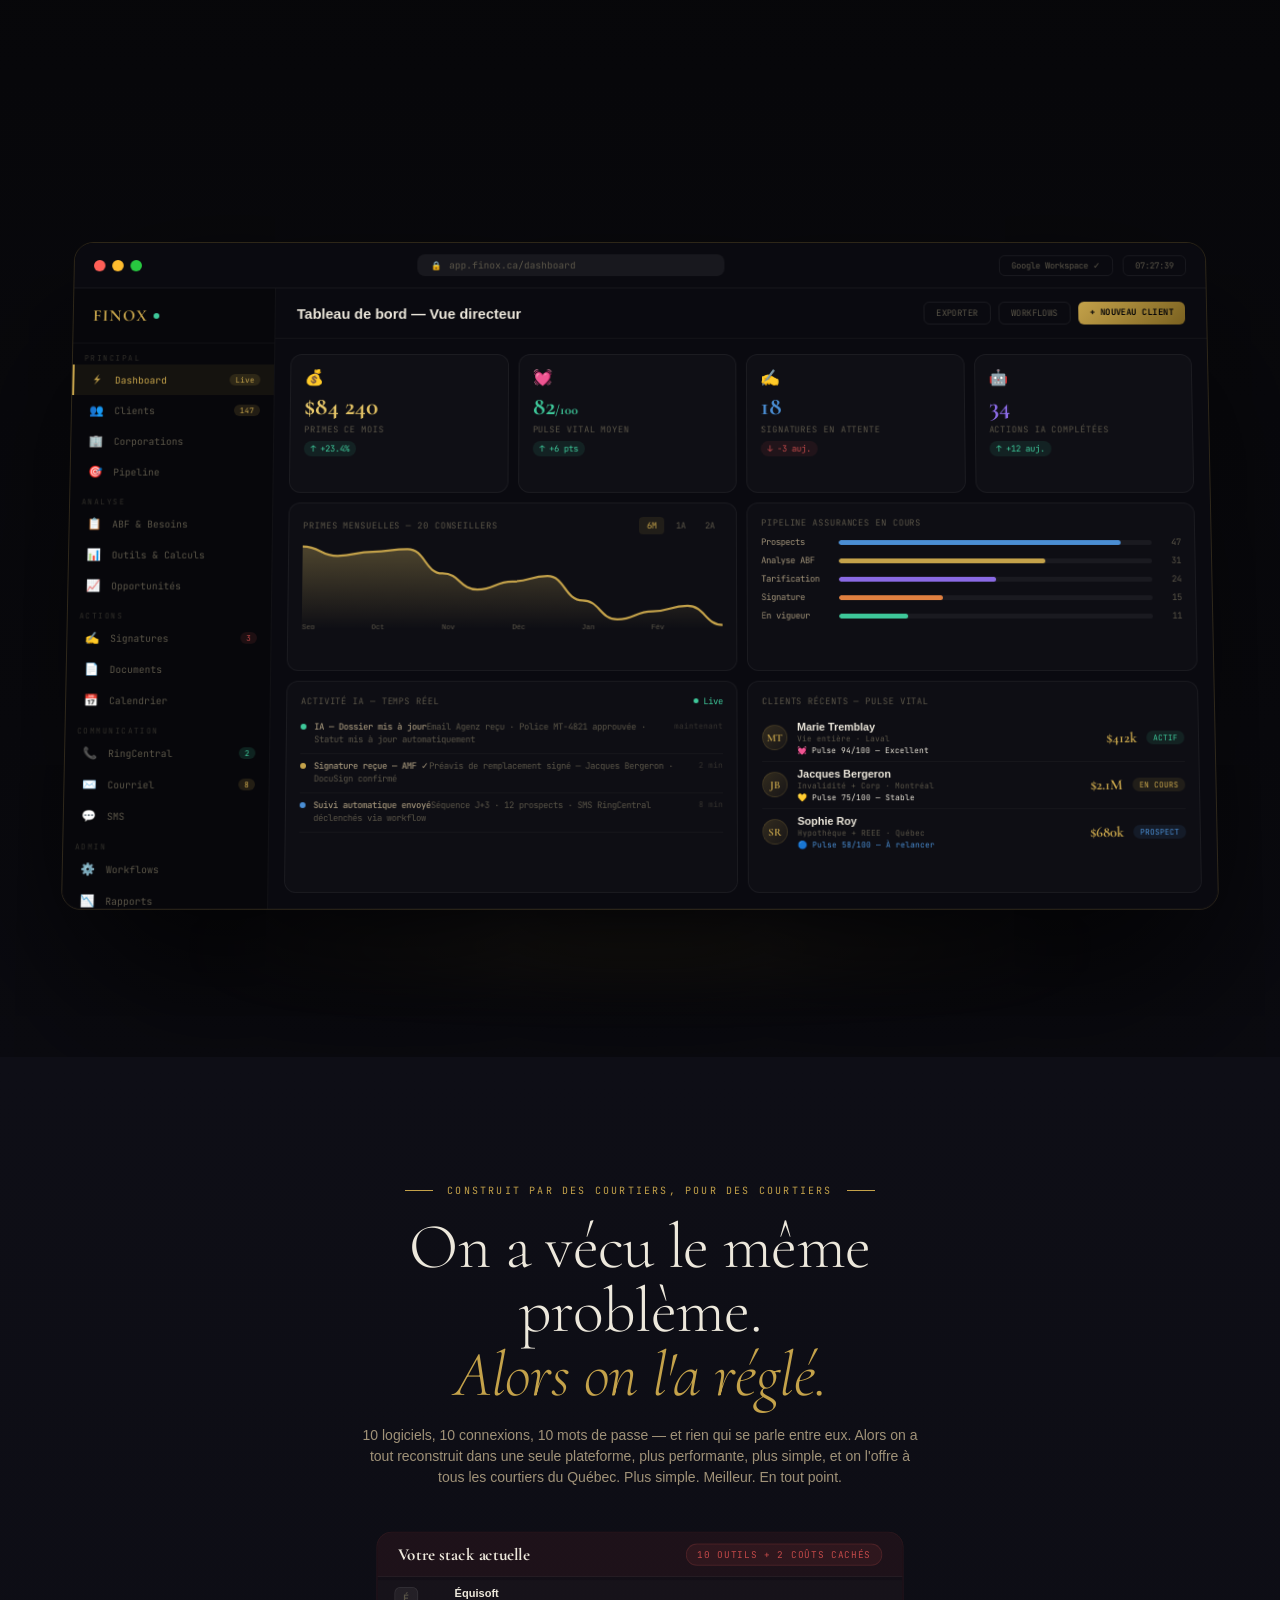
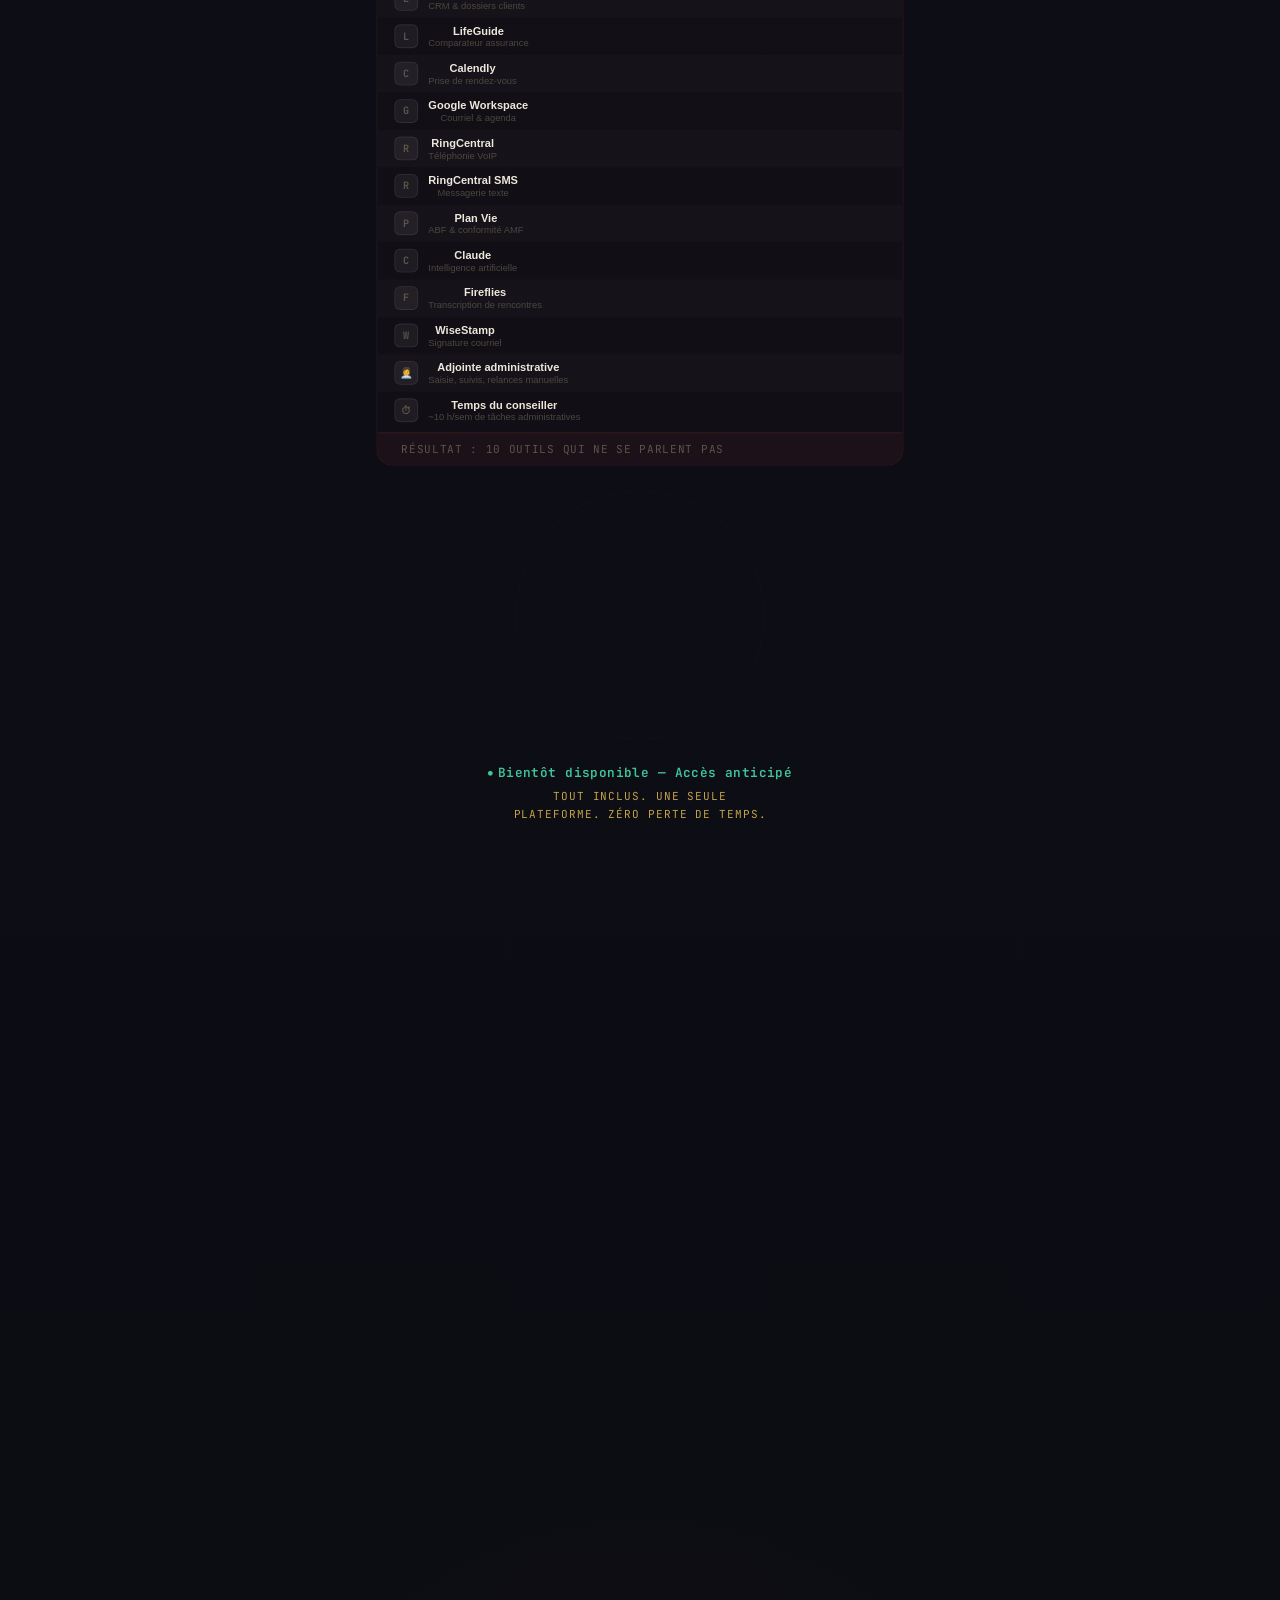
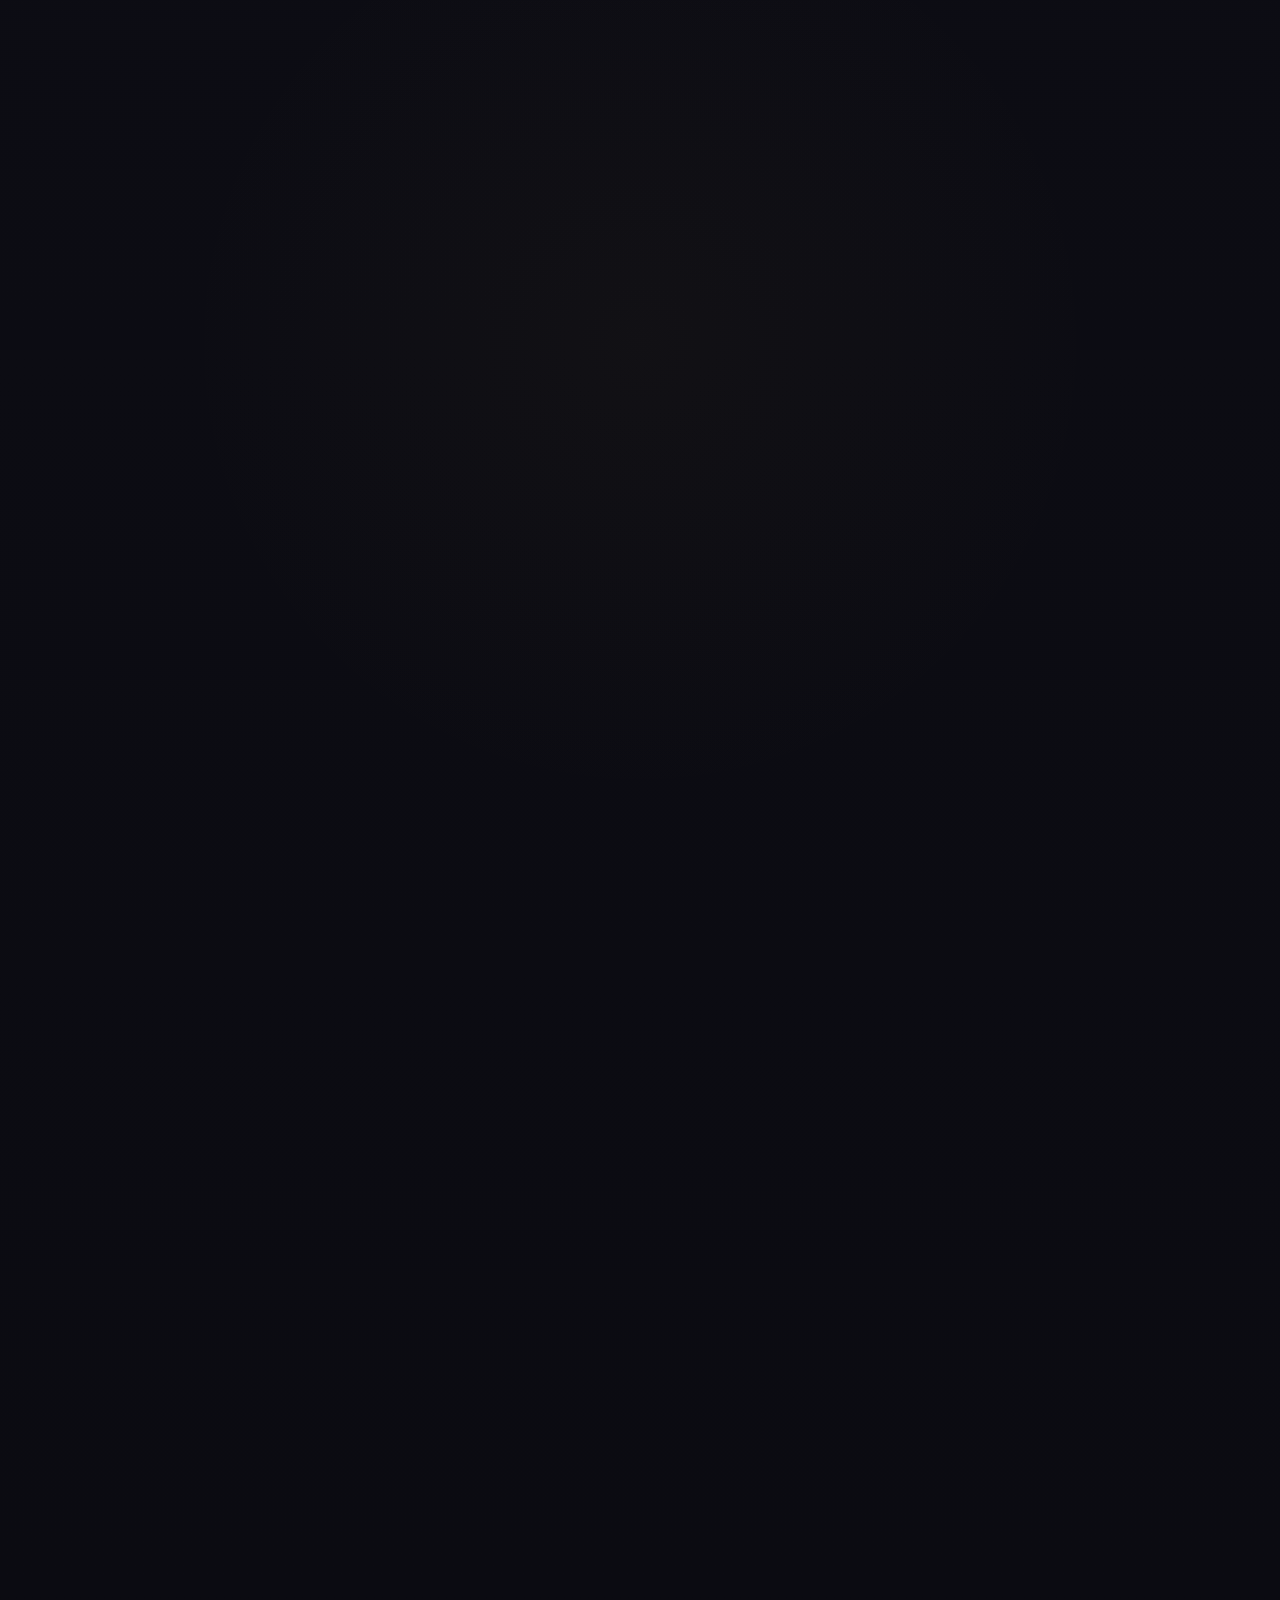
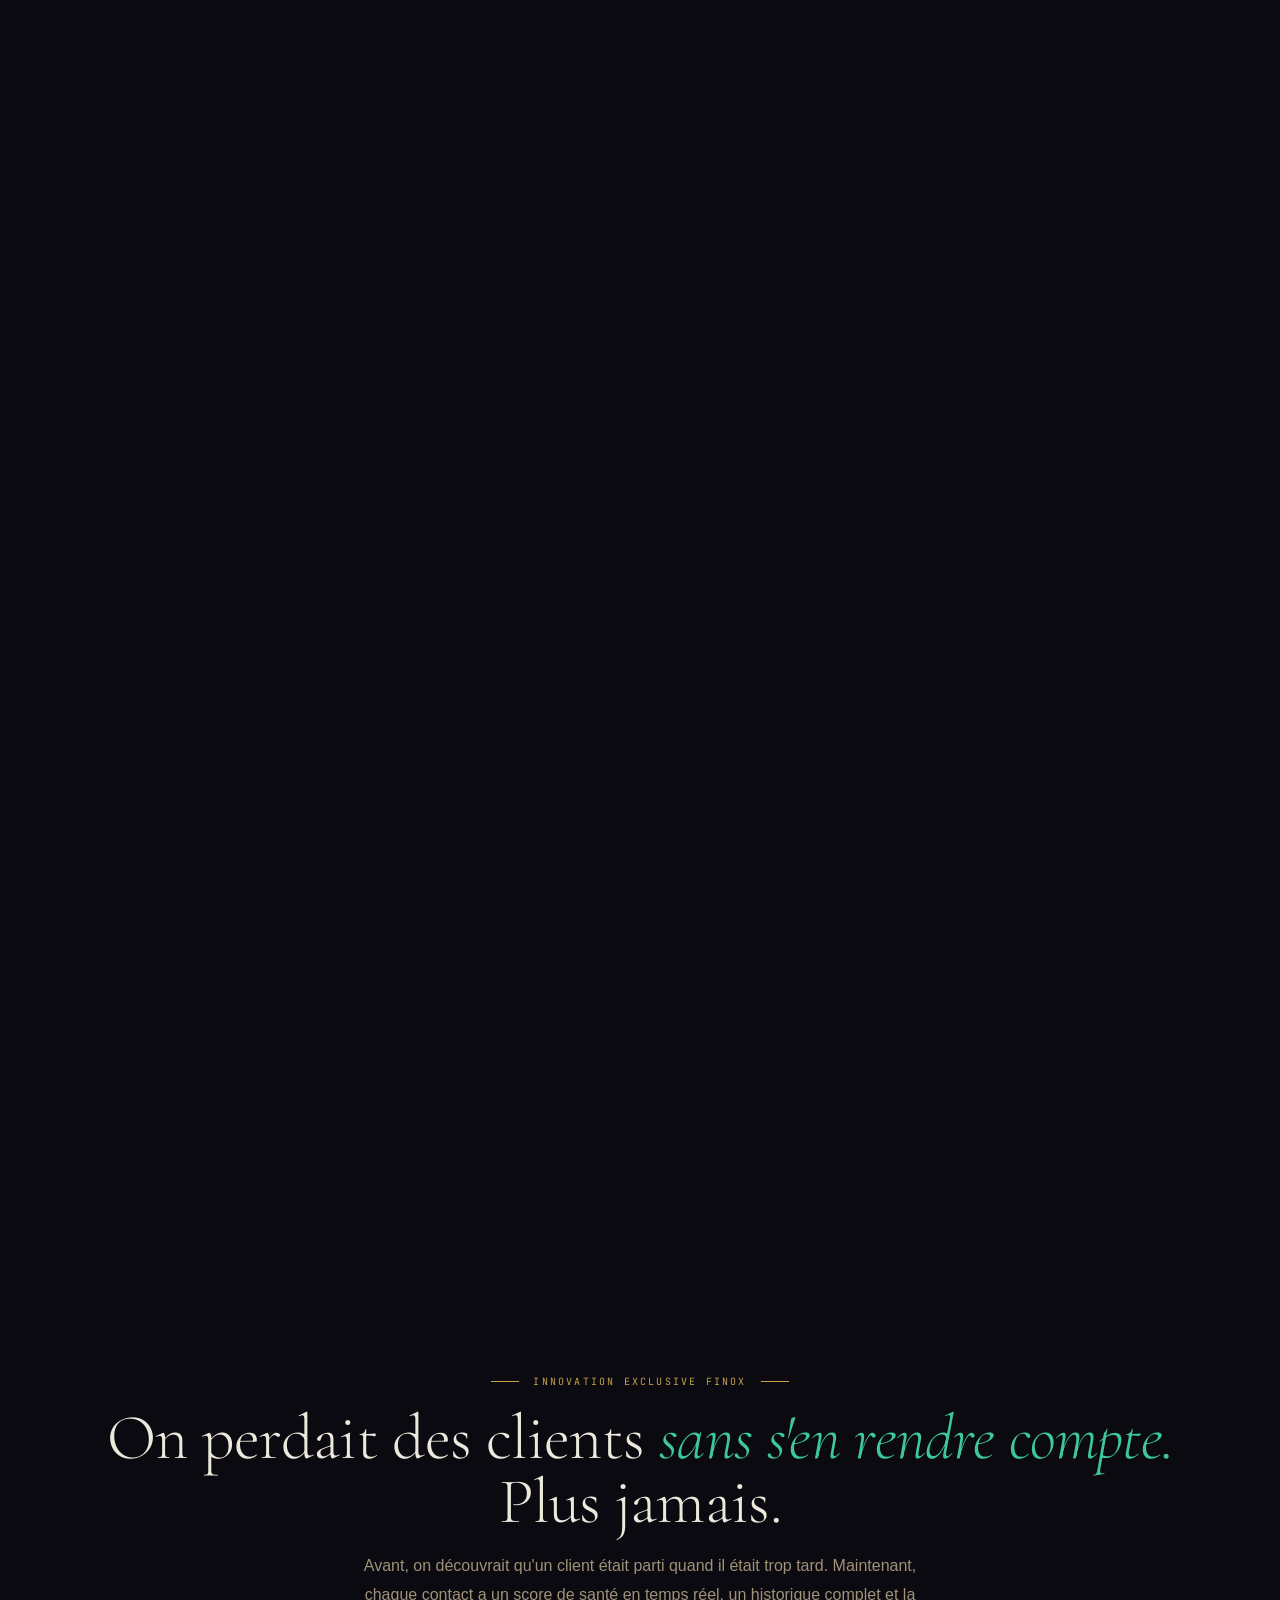
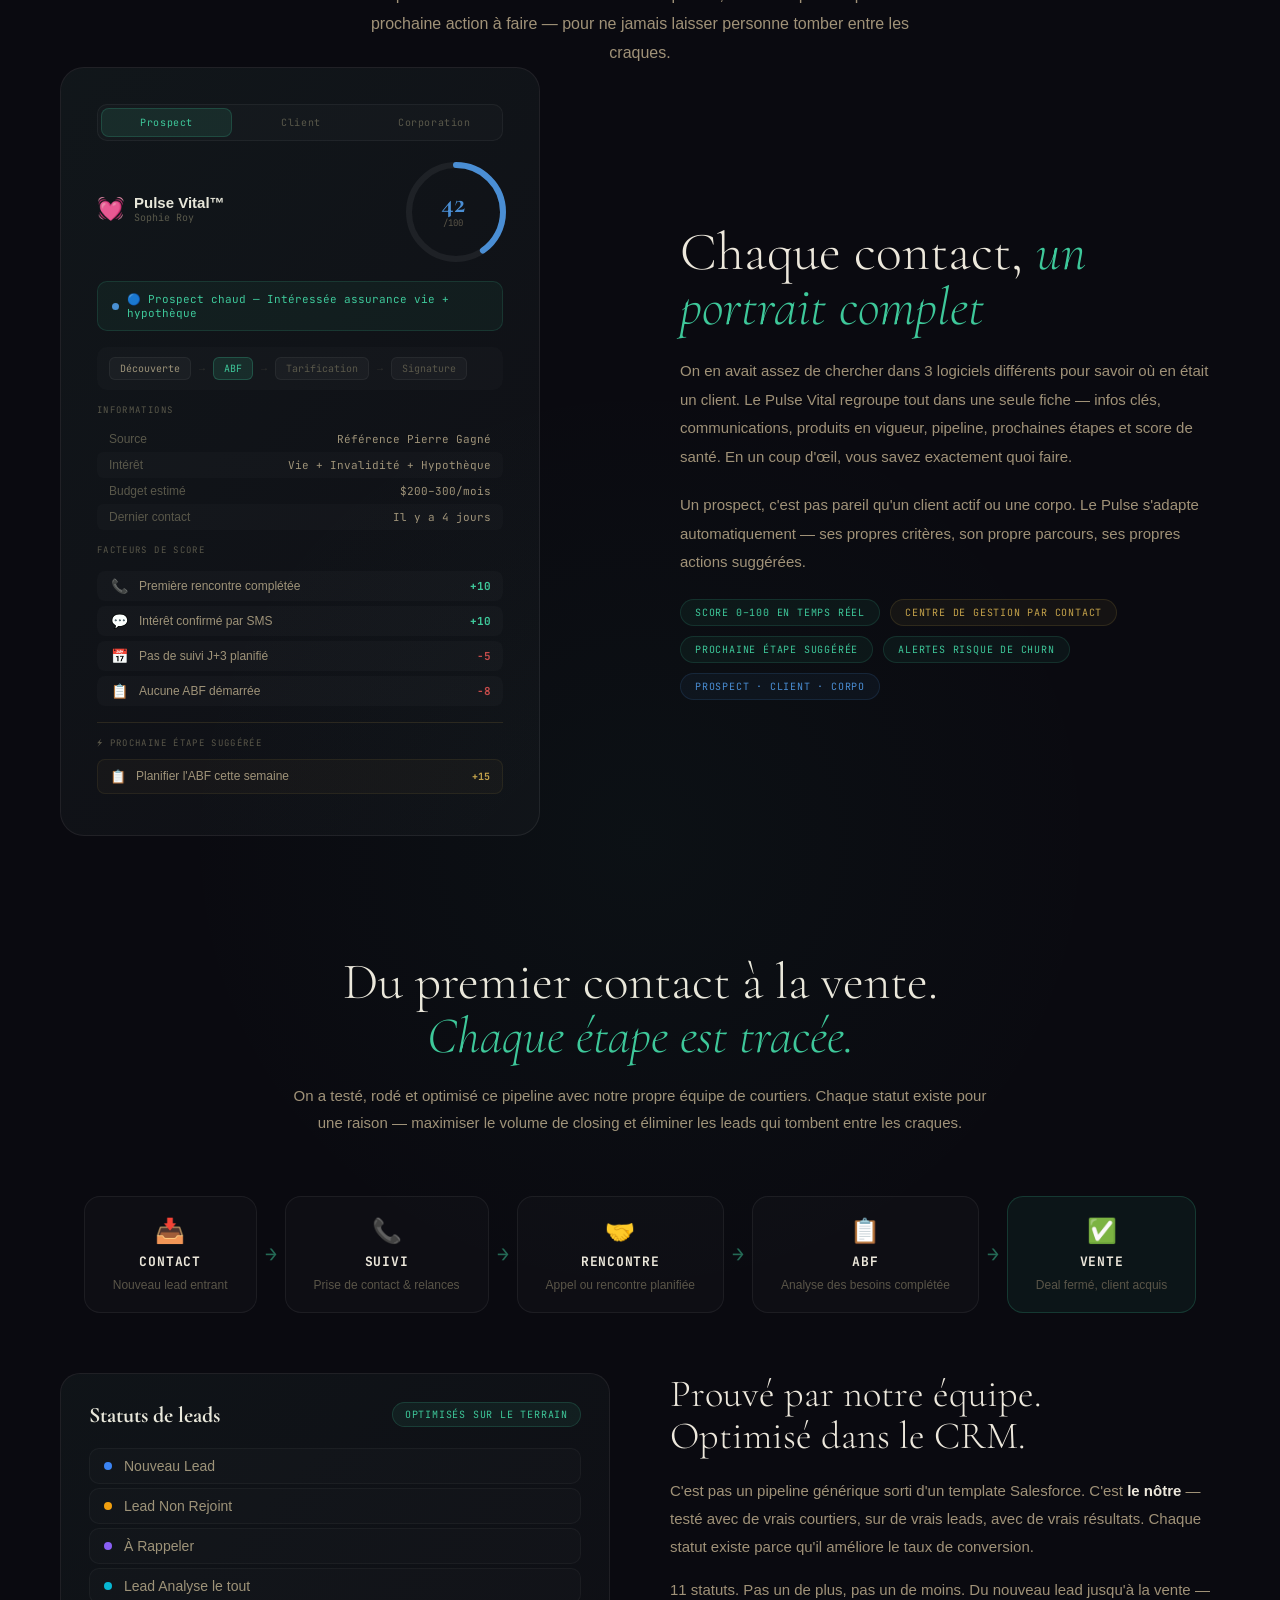
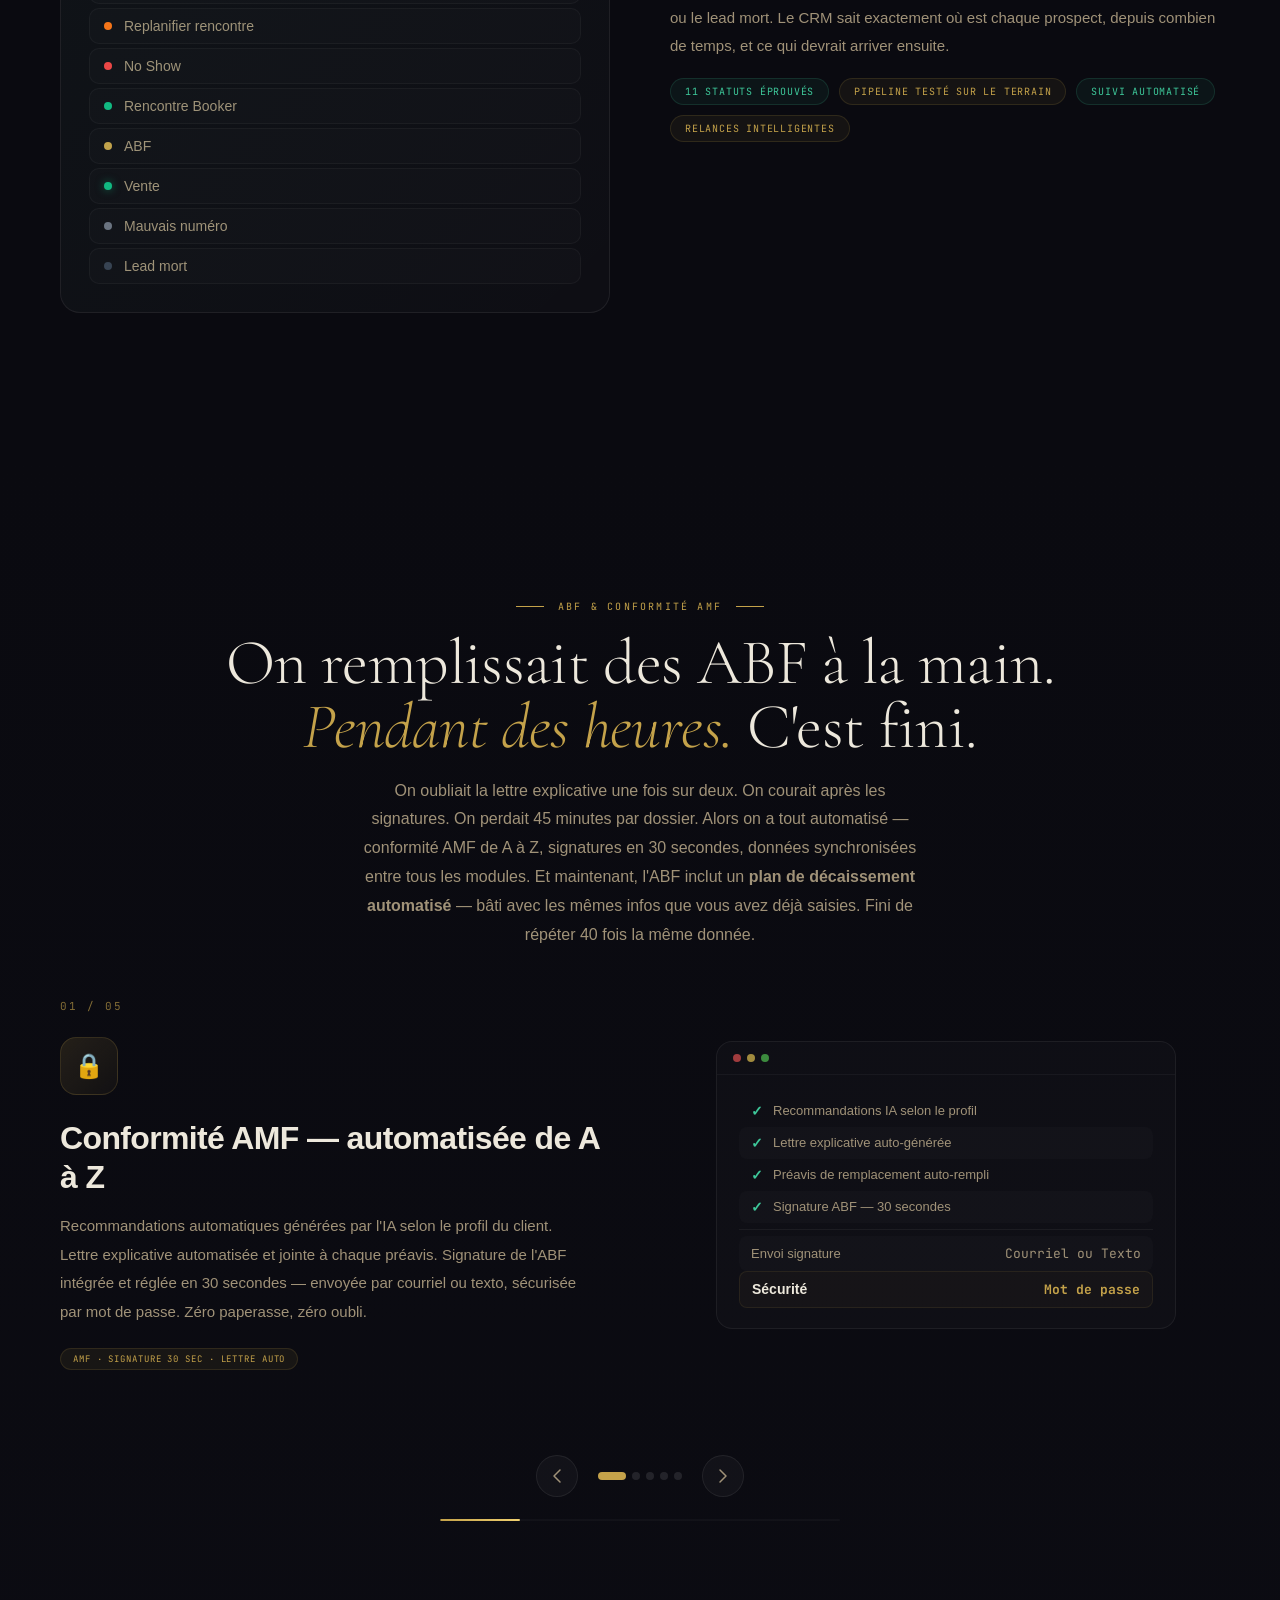
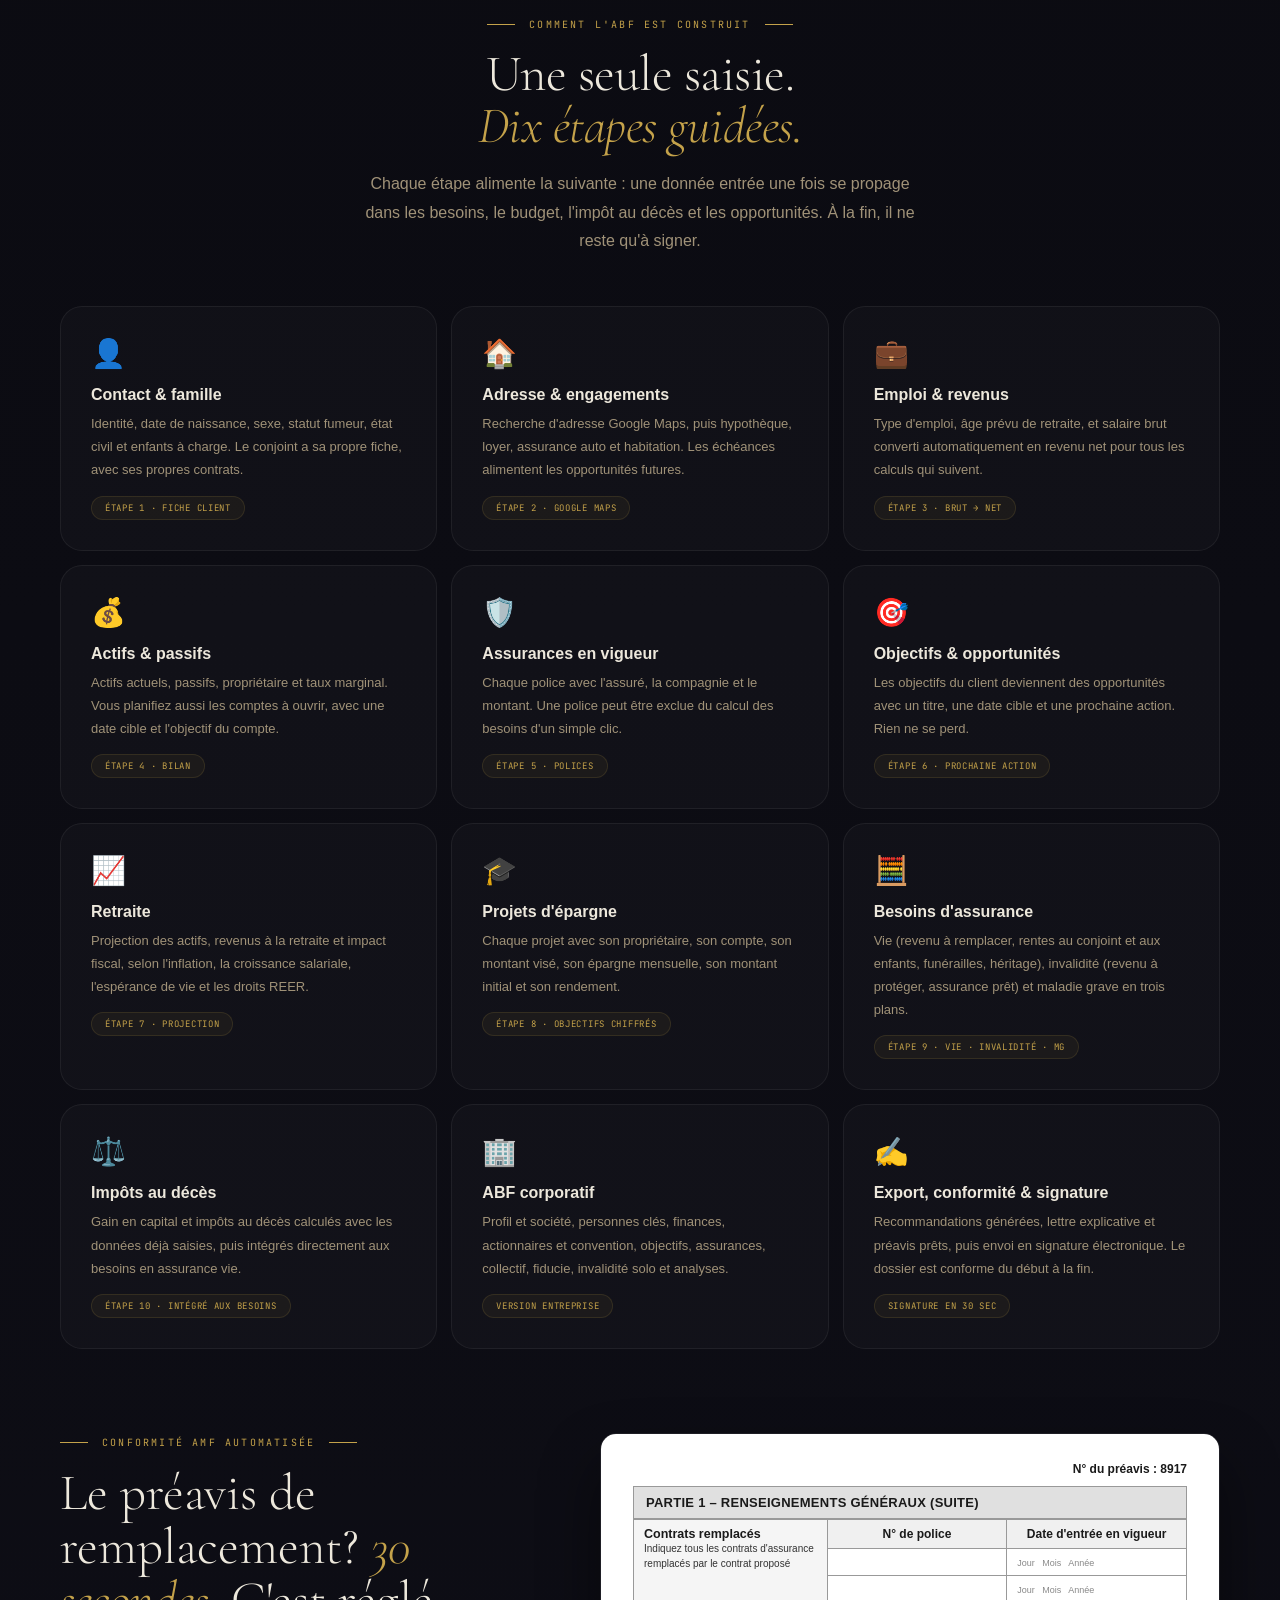
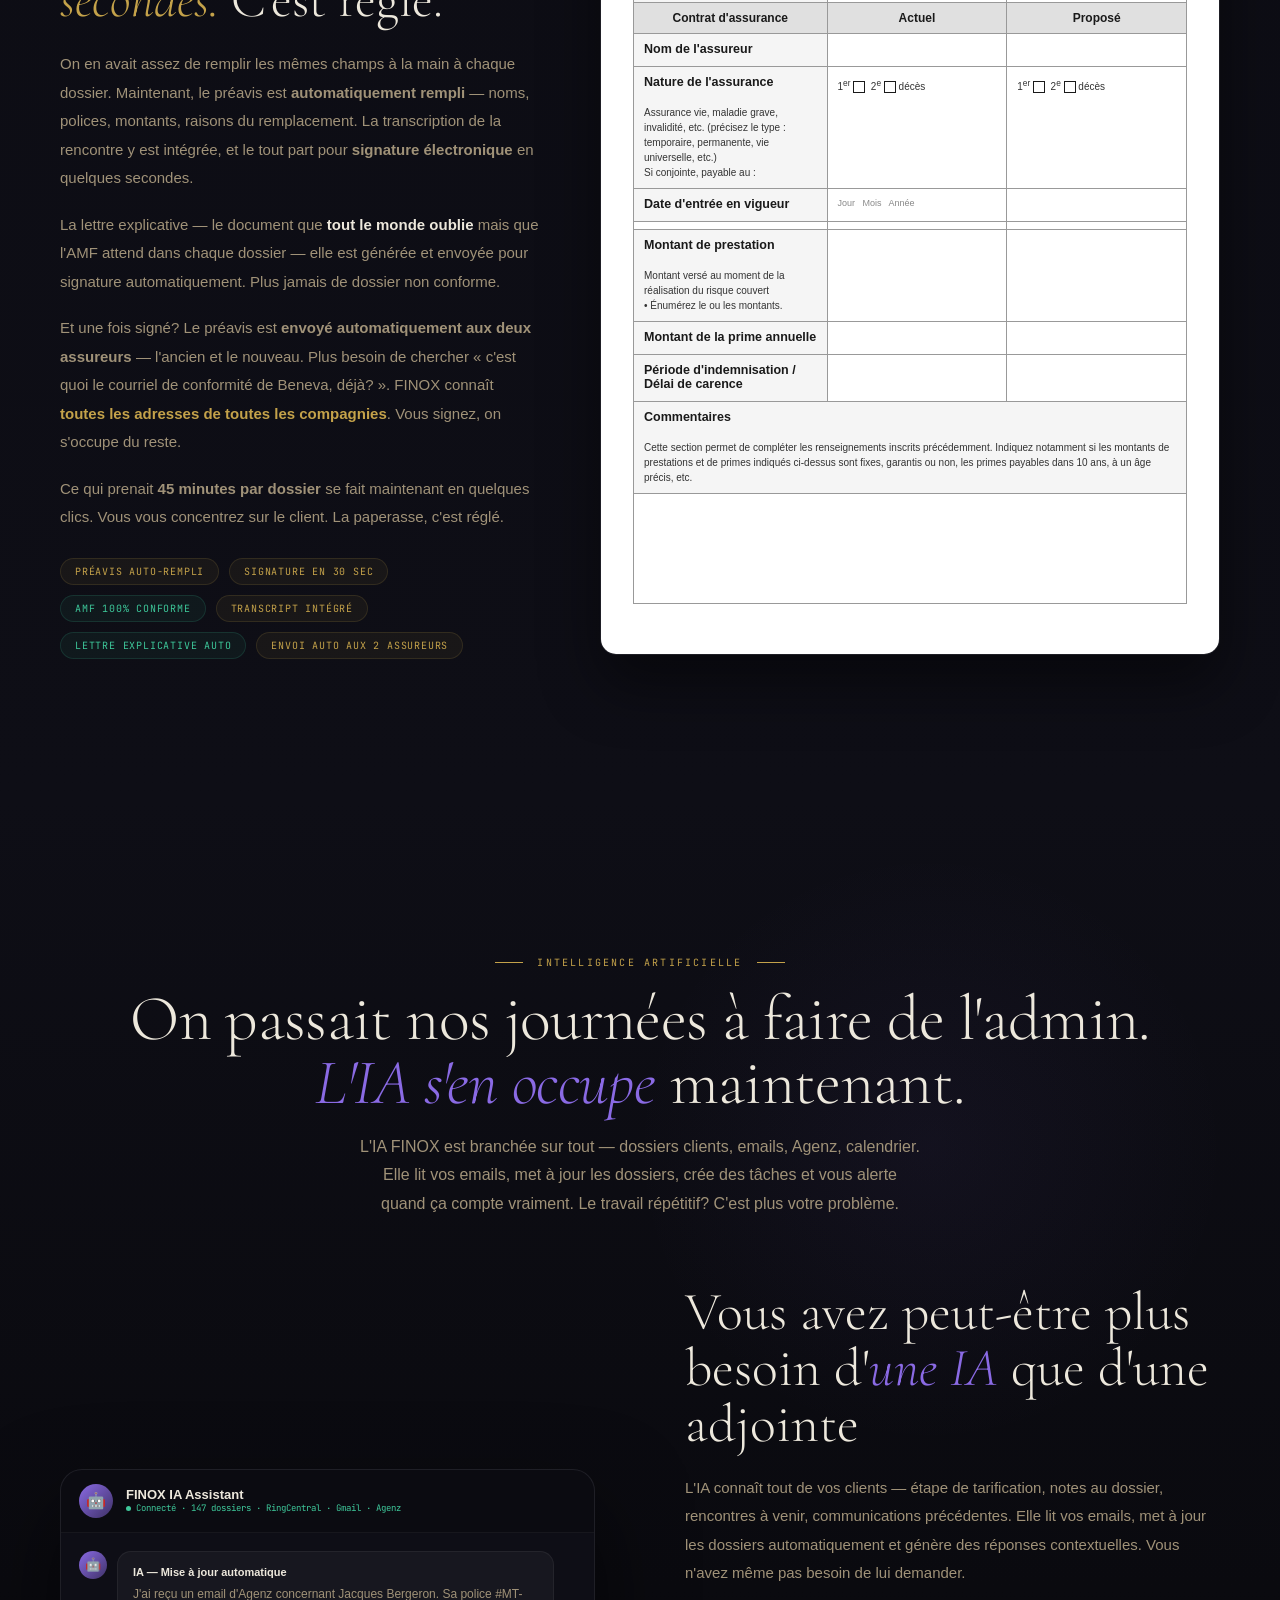
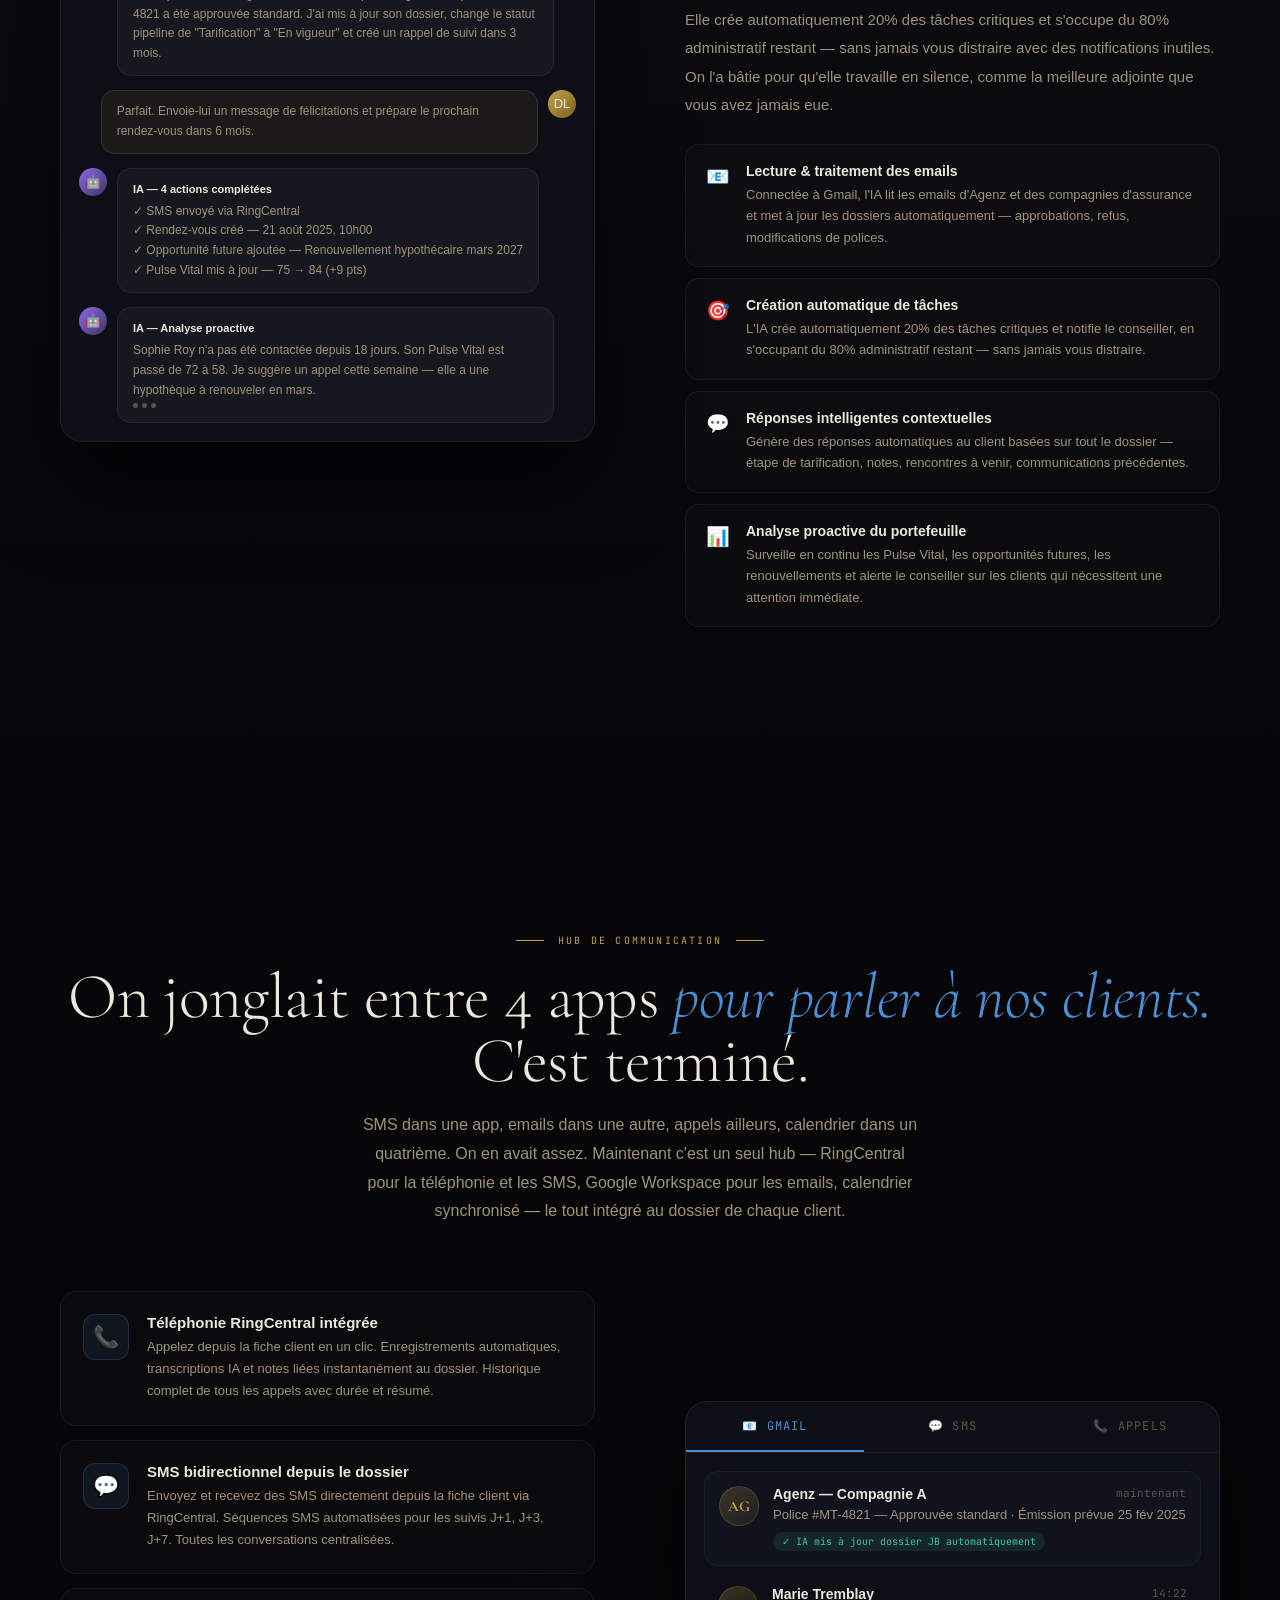
==== commit f1f3814a: "Version anglaise (/en) avec bouton FR/EN, retrait des prix, ABF détaillé - Nouvelle page /en (en.htm" ====
--- a/index.html
+++ b/index.html
@@ -3,11 +3,12 @@
 <head>
 <meta charset="UTF-8">
 <meta name="viewport" content="width=device-width, initial-scale=1.0">
-<title>FINOX CRM — L'OS de l'Assurance au Québec</title>
-<meta name="description" content="On payait 381 $/mois pour 10 logiciels qui se parlaient pas. Alors on a tout reconstruit. FINOX CRM — ABF, IA, signatures, conformité AMF, tout intégré. Moins cher. Meilleur. En tout point.">
+<title>FINOX OS — L'OS de l'Assurance au Québec</title>
+<meta name="description" content="On jonglait avec 10 logiciels qui se parlaient pas. Alors on a tout reconstruit. FINOX OS — ABF, IA, signatures, conformité AMF, tout intégré. Plus simple. Meilleur. En tout point.">
 <link rel="preconnect" href="https://fonts.googleapis.com">
 <link href="https://fonts.googleapis.com/css2?family=Cormorant+Garamond:ital,wght@0,300;0,400;0,600;0,700;1,300;1,400;1,700&family=JetBrains+Mono:wght@300;400;500&family=Cabinet+Grotesk:wght@400;500;700;800;900&family=Poppins:wght@400;500;600;700&display=swap" rel="stylesheet">
 <link rel="stylesheet" href="styles.css">
+<script>try{if(localStorage.getItem("finox-lang")==="en"){location.replace("/en")}}catch(e){}</script>
 </head>
 <body>
 
@@ -44,10 +45,6 @@
           <a href="#abf" class="crm-nav-item" data-section="abf">
             <div class="crm-nav-circle"><span>📋</span></div>
             <div class="crm-nav-label">ABF</div>
-          </a>
-          <a href="#tools" class="crm-nav-item" data-section="tools">
-            <div class="crm-nav-circle"><span>🧮</span></div>
-            <div class="crm-nav-label">Outils</div>
           </a>
         </div>
       </div>
@@ -87,6 +84,16 @@
           </a>
         </div>
       </div>
+      <!-- CALCULATEURS -->
+      <div class="crm-nav-group">
+        <div class="crm-nav-group-label">Calculateurs</div>
+        <div class="crm-nav-items">
+          <a href="#tools" class="crm-nav-item" data-section="tools">
+            <div class="crm-nav-circle"><span>🧮</span></div>
+            <div class="crm-nav-label">Outils</div>
+          </a>
+        </div>
+      </div>
       <!-- AVENIR -->
       <div class="crm-nav-group">
         <div class="crm-nav-group-label">Avenir</div>
@@ -102,6 +109,7 @@
   <a href="#cta" class="nav-cta-btn">
     <div class="live-dot"></div>Accès anticipé
   </a>
+  <div class="lang-switch"><a href="/" class="on" data-lang="fr">FR</a><a href="/en" data-lang="en">EN</a></div>
 </nav>
 
 <!-- ═══════════════════════════════════════════ HERO ═══ -->
@@ -129,12 +137,12 @@
       <span class="hero-word" style="animation-delay:1.04s;font-size:clamp(16px,2.5vw,36px);font-weight:300;color:var(--cd)">ABF · Signatures · IA · Conformité AMF · Tout intégré.</span>
     </div>
 
-    <p class="hero-sub" style="animation-delay:1.28s">On payait 381 $ par mois pour 10 logiciels qui se parlaient pas. On passait nos soirées à remplir des formulaires au lieu de parler à nos clients. Alors on a <strong>tout reconstruit dans une seule plateforme</strong> — et on l'offre à tous les courtiers du Québec. <strong>Moins cher. Meilleur. En tout point.</strong></p>
+    <p class="hero-sub" style="animation-delay:1.28s">On jonglait avec 10 logiciels qui se parlaient pas. On passait nos soirées à remplir des formulaires au lieu de parler à nos clients. Alors on a <strong>tout reconstruit dans une seule plateforme</strong> — et on l'offre à tous les courtiers du Québec. <strong>Plus simple. Meilleur. En tout point.</strong></p>
 
     <div class="hero-stats hero-stats-3" style="animation-delay:1.46s">
       <div class="stat-item"><div class="stat-num hero-stat-num" data-target="80" data-suffix="%">0%</div><div class="stat-label">De l'admin, géré pour vous</div></div>
       <div class="stat-item"><div class="stat-num hero-stat-num" data-target="30" data-suffix="h">0h</div><div class="stat-label">Récupérées par semaine</div></div>
-      <div class="stat-item"><div class="stat-num hero-stat-num" data-target="181" data-suffix="$">0$</div><div class="stat-label">Économisés chaque mois</div></div>
+      <div class="stat-item"><div class="stat-num hero-stat-num" data-target="10" data-suffix="→1">0→1</div><div class="stat-label">Outils fusionnés en une plateforme</div></div>
     </div>
 
     <div class="hero-cta" style="animation-delay:1.65s">
@@ -143,7 +151,7 @@
         <div class="spots-track"><div class="spots-fill" style="width:60.8%"></div></div>
         152 / 250 places remplies
       </div>
-      <p class="cta-note">Gratuit en bêta · Aucune carte · AMF-compatible · Google Workspace fourni</p>
+      <p class="cta-note">Accès anticipé · AMF-compatible · Google Workspace fourni</p>
     </div>
   </div>
 
@@ -370,7 +378,7 @@
   <div class="compare-header-text" id="compare-header-text">
     <div class="sec-label">Construit par des courtiers, pour des courtiers</div>
     <h2 class="sec-title">On a vécu le même problème.<br><em>Alors on l'a réglé.</em></h2>
-    <p class="sec-sub">10 logiciels, 10 factures, 10 mots de passe — et rien qui se parle entre eux. On payait 381 $ par mois juste pour fonctionner. Alors on a tout reconstruit dans une seule plateforme, plus performante, plus simple, et on l'offre à tous les courtiers du Québec. Moins cher. Meilleur. En tout point.</p>
+    <p class="sec-sub">10 logiciels, 10 connexions, 10 mots de passe — et rien qui se parle entre eux. Alors on a tout reconstruit dans une seule plateforme, plus performante, plus simple, et on l'offre à tous les courtiers du Québec. Plus simple. Meilleur. En tout point.</p>
   </div>
 
   <div class="compare-scroll-outer">
@@ -381,7 +389,7 @@
           <div class="compare-card compare-old" id="compare-card-morph">
             <div class="compare-card-header old" id="compare-card-hdr">
               <span class="compare-card-title">Votre stack actuelle</span>
-              <span class="compare-card-badge old">10 abonnements + 2 coûts cachés</span>
+              <span class="compare-card-badge old">10 outils + 2 coûts cachés</span>
             </div>
             <div class="compare-rows" id="compare-rows-wrap">
               <div class="compare-row">
@@ -390,7 +398,6 @@
                   <span class="compare-logo-fallback" style="display:none">É</span>
                   <div class="compare-name-wrap"><span class="compare-name">Équisoft</span><span class="compare-role">CRM & dossiers clients</span></div>
                 </div>
-                <span class="compare-price">105 $<small>/mois</small></span>
               </div>
               <div class="compare-row">
                 <div class="compare-app">
@@ -398,7 +405,6 @@
                   <span class="compare-logo-fallback" style="display:none">L</span>
                   <div class="compare-name-wrap"><span class="compare-name">LifeGuide</span><span class="compare-role">Comparateur assurance</span></div>
                 </div>
-                <span class="compare-price">50 $<small>/mois</small></span>
               </div>
               <div class="compare-row">
                 <div class="compare-app">
@@ -406,7 +412,6 @@
                   <span class="compare-logo-fallback" style="display:none">C</span>
                   <div class="compare-name-wrap"><span class="compare-name">Calendly</span><span class="compare-role">Prise de rendez-vous</span></div>
                 </div>
-                <span class="compare-price">10 $<small>/mois</small></span>
               </div>
               <div class="compare-row">
                 <div class="compare-app">
@@ -414,7 +419,6 @@
                   <span class="compare-logo-fallback" style="display:none">G</span>
                   <div class="compare-name-wrap"><span class="compare-name">Google Workspace</span><span class="compare-role">Courriel & agenda</span></div>
                 </div>
-                <span class="compare-price">22 $<small>/mois</small></span>
               </div>
               <div class="compare-row">
                 <div class="compare-app">
@@ -422,7 +426,6 @@
                   <span class="compare-logo-fallback" style="display:none">R</span>
                   <div class="compare-name-wrap"><span class="compare-name">RingCentral</span><span class="compare-role">Téléphonie VoIP</span></div>
                 </div>
-                <span class="compare-price">35 $<small>/mois</small></span>
               </div>
               <div class="compare-row">
                 <div class="compare-app">
@@ -430,7 +433,6 @@
                   <span class="compare-logo-fallback" style="display:none">R</span>
                   <div class="compare-name-wrap"><span class="compare-name">RingCentral SMS</span><span class="compare-role">Messagerie texte</span></div>
                 </div>
-                <span class="compare-price">55 $<small>/mois</small></span>
               </div>
               <div class="compare-row">
                 <div class="compare-app">
@@ -438,7 +440,6 @@
                   <span class="compare-logo-fallback" style="display:none">P</span>
                   <div class="compare-name-wrap"><span class="compare-name">Plan Vie</span><span class="compare-role">ABF & conformité AMF</span></div>
                 </div>
-                <span class="compare-price">47 $<small>/mois</small></span>
               </div>
               <div class="compare-row">
                 <div class="compare-app">
@@ -446,7 +447,6 @@
                   <span class="compare-logo-fallback" style="display:none">C</span>
                   <div class="compare-name-wrap"><span class="compare-name">Claude</span><span class="compare-role">Intelligence artificielle</span></div>
                 </div>
-                <span class="compare-price">20 $<small>/mois</small></span>
               </div>
               <div class="compare-row">
                 <div class="compare-app">
@@ -454,7 +454,6 @@
                   <span class="compare-logo-fallback" style="display:none">F</span>
                   <div class="compare-name-wrap"><span class="compare-name">Fireflies</span><span class="compare-role">Transcription de rencontres</span></div>
                 </div>
-                <span class="compare-price">18 $<small>/mois</small></span>
               </div>
               <div class="compare-row">
                 <div class="compare-app">
@@ -462,26 +461,22 @@
                   <span class="compare-logo-fallback" style="display:none">W</span>
                   <div class="compare-name-wrap"><span class="compare-name">WiseStamp</span><span class="compare-role">Signature courriel</span></div>
                 </div>
-                <span class="compare-price">19 $<small>/mois</small></span>
               </div>
               <div class="compare-row">
                 <div class="compare-app">
                   <span class="compare-logo-fallback">👩‍💼</span>
                   <div class="compare-name-wrap"><span class="compare-name">Adjointe administrative</span><span class="compare-role">Saisie, suivis, relances manuelles</span></div>
                 </div>
-                <span class="compare-price">1 000 $<small>/mois</small></span>
               </div>
               <div class="compare-row">
                 <div class="compare-app">
                   <span class="compare-logo-fallback">⏱</span>
-                  <div class="compare-name-wrap"><span class="compare-name">Temps du conseiller</span><span class="compare-role">~10h/sem de tâches admin à 50 $/h</span></div>
+                  <div class="compare-name-wrap"><span class="compare-name">Temps du conseiller</span><span class="compare-role">~10 h/sem de tâches administratives</span></div>
                 </div>
-                <span class="compare-price">2 000 $<small>/mois</small></span>
               </div>
             </div>
             <div class="compare-total old" id="compare-total-bar">
-              <span class="compare-total-txt">Total mensuel réel</span>
-              <span class="compare-total-price old">3 381 $<small>/mois</small></span>
+              <span class="compare-total-txt">Résultat : 10 outils qui ne se parlent pas</span>
             </div>
           </div>
 
@@ -515,9 +510,7 @@
 
           <!-- Pricing (below circle, fades in last) -->
           <div class="compare-finox-pricing-wrap" id="compare-finox-pricing-wrap">
-            <span class="finox-brand-price">200 $<small>/mois</small></span>
-            <span class="finox-brand-savings">Économisez 3 181 $/mois</span>
-            <span class="finox-brand-savings-annual">soit 38 172 $ par année</span>
+            <span class="finox-brand-savings soon">Bientôt disponible — Accès anticipé</span>
             <span class="finox-brand-sub">Tout inclus. Une seule plateforme. Zéro perte de temps.</span>
           </div>
         </div>
@@ -636,6 +629,29 @@
   </div>
 
   <div class="abf-carousel rx" id="abf-carousel"></div>
+
+  <!-- Comment l'ABF est construit -->
+  <div class="abf-steps" style="max-width:1300px;margin:90px auto 0">
+    <div style="text-align:center">
+      <div class="sec-label rx">Comment l'ABF est construit</div>
+      <h3 class="sec-title rx" style="font-size:clamp(30px,4vw,54px)">Une seule saisie.<br><em>Dix étapes guidées.</em></h3>
+      <p class="sec-sub rx">Chaque étape alimente la suivante : une donnée entrée une fois se propage dans les besoins, le budget, l'impôt au décès et les opportunités. À la fin, il ne reste qu'à signer.</p>
+    </div>
+    <div class="opps-grid" style="margin-top:50px">
+      <div class="opp-card rx"><div class="opp-icon">👤</div><div class="opp-name">Contact &amp; famille</div><div class="opp-desc">Identité, date de naissance, sexe, statut fumeur, état civil et enfants à charge. Le conjoint a sa propre fiche, avec ses propres contrats.</div><span class="opp-tag">Étape 1 · Fiche client</span></div>
+      <div class="opp-card rx"><div class="opp-icon">🏠</div><div class="opp-name">Adresse &amp; engagements</div><div class="opp-desc">Recherche d'adresse Google Maps, puis hypothèque, loyer, assurance auto et habitation. Les échéances alimentent les opportunités futures.</div><span class="opp-tag">Étape 2 · Google Maps</span></div>
+      <div class="opp-card rx"><div class="opp-icon">💼</div><div class="opp-name">Emploi &amp; revenus</div><div class="opp-desc">Type d'emploi, âge prévu de retraite, et salaire brut converti automatiquement en revenu net pour tous les calculs qui suivent.</div><span class="opp-tag">Étape 3 · Brut → net</span></div>
+      <div class="opp-card rx"><div class="opp-icon">💰</div><div class="opp-name">Actifs &amp; passifs</div><div class="opp-desc">Actifs actuels, passifs, propriétaire et taux marginal. Vous planifiez aussi les comptes à ouvrir, avec une date cible et l'objectif du compte.</div><span class="opp-tag">Étape 4 · Bilan</span></div>
+      <div class="opp-card rx"><div class="opp-icon">🛡️</div><div class="opp-name">Assurances en vigueur</div><div class="opp-desc">Chaque police avec l'assuré, la compagnie et le montant. Une police peut être exclue du calcul des besoins d'un simple clic.</div><span class="opp-tag">Étape 5 · Polices</span></div>
+      <div class="opp-card rx"><div class="opp-icon">🎯</div><div class="opp-name">Objectifs &amp; opportunités</div><div class="opp-desc">Les objectifs du client deviennent des opportunités avec un titre, une date cible et une prochaine action. Rien ne se perd.</div><span class="opp-tag">Étape 6 · Prochaine action</span></div>
+      <div class="opp-card rx"><div class="opp-icon">📈</div><div class="opp-name">Retraite</div><div class="opp-desc">Projection des actifs, revenus à la retraite et impact fiscal, selon l'inflation, la croissance salariale, l'espérance de vie et les droits REER.</div><span class="opp-tag">Étape 7 · Projection</span></div>
+      <div class="opp-card rx"><div class="opp-icon">🎓</div><div class="opp-name">Projets d'épargne</div><div class="opp-desc">Chaque projet avec son propriétaire, son compte, son montant visé, son épargne mensuelle, son montant initial et son rendement.</div><span class="opp-tag">Étape 8 · Objectifs chiffrés</span></div>
+      <div class="opp-card rx"><div class="opp-icon">🧮</div><div class="opp-name">Besoins d'assurance</div><div class="opp-desc">Vie (revenu à remplacer, rentes au conjoint et aux enfants, funérailles, héritage), invalidité (revenu à protéger, assurance prêt) et maladie grave en trois plans.</div><span class="opp-tag">Étape 9 · Vie · Invalidité · MG</span></div>
+      <div class="opp-card rx"><div class="opp-icon">⚖️</div><div class="opp-name">Impôts au décès</div><div class="opp-desc">Gain en capital et impôts au décès calculés avec les données déjà saisies, puis intégrés directement aux besoins en assurance vie.</div><span class="opp-tag">Étape 10 · Intégré aux besoins</span></div>
+      <div class="opp-card rx"><div class="opp-icon">🏢</div><div class="opp-name">ABF corporatif</div><div class="opp-desc">Profil et société, personnes clés, finances, actionnaires et convention, objectifs, assurances, collectif, fiducie, invalidité solo et analyses.</div><span class="opp-tag">Version entreprise</span></div>
+      <div class="opp-card rx"><div class="opp-icon">✍️</div><div class="opp-name">Export, conformité &amp; signature</div><div class="opp-desc">Recommandations générées, lettre explicative et préavis prêts, puis envoi en signature électronique. Le dossier est conforme du début à la fin.</div><span class="opp-tag">Signature en 30 sec</span></div>
+    </div>
+  </div>
 
   <!-- Preavis de remplacement — Section principale -->
   <div class="preavis-layout" style="margin-top:80px">
@@ -751,611 +767,6 @@
     </div>
   </div>
 </section>
-<section class="tools-section comparator-hero" id="tools">
-  <div style="text-align:center;max-width:1300px;margin:0 auto">
-    <div class="sec-label rx">Comparateur d'assurance</div>
-    <h2 class="sec-title rx">On payait 50 $/mois pour un comparateur laid.<br><em>C'est fini.</em></h2>
-    <p class="sec-sub rx">LifeGuide, Compulife, WinQuote — on les a tous essayés. Interfaces des années 2000, données pas toujours à jour, rien d'intégré au dossier client. Alors on a bâti le nôtre. Toutes les compagnies du Québec et du Canada. Un seul outil. Zéro compromis.</p>
-  </div>
-
-  <!-- CTA invitation -->
-  <div class="comp-try-cta rx" style="margin-top:40px;margin-bottom:20px;text-align:center">
-    <p style="font-size:17px;color:var(--cd);line-height:1.7;max-width:700px;margin:0 auto">
-      <span style="font-size:22px">👇</span> <strong style="color:var(--g)">Essayez par vous-même</strong> — Cliquez sur <em>« Comparer les prix »</em> pour voir le comparateur en action, en temps réel.
-    </p>
-  </div>
-
-  <div class="comp-frame rx" id="comp-frame">
-    <div class="comp-chrome">
-      <div class="chrome-dots">
-        <div class="chrome-dot" style="background:#FF5F57"></div>
-        <div class="chrome-dot" style="background:#FEBC2E"></div>
-        <div class="chrome-dot" style="background:#28C840"></div>
-      </div>
-      <div class="chrome-url">app.finox.ca/outils/comparateur</div>
-      <div class="comp-chrome-badge">Live · Connecté à toutes les compagnies</div>
-    </div>
-    <div class="comp-body">
-      <!-- Interactive comparator demo -->
-      <div class="comp-demo" id="comp-demo">
-        <!-- Top bar -->
-        <div class="comp-demo-topbar">
-          <div class="comp-demo-topbar-title"><span>📊</span> Calculateur d'Assurance Vie</div>
-          <div class="comp-demo-topbar-actions">
-            <div class="comp-demo-action-btn">📄 Export PDF</div>
-            <div class="comp-demo-action-btn primary">💾 Sauvegarder</div>
-          </div>
-        </div>
-
-        <div class="comp-demo-grid">
-          <!-- LEFT: Form inputs -->
-          <div class="comp-demo-left">
-            <div class="comp-demo-section-title">👤 Profil Client</div>
-
-            <div class="comp-demo-field">
-              <div class="comp-demo-label">Âge le plus proche</div>
-              <div class="comp-demo-input">35</div>
-            </div>
-            <div class="comp-demo-field">
-              <div class="comp-demo-label">Sexe</div>
-              <div class="comp-demo-input">Homme <span class="comp-chevron">▾</span></div>
-            </div>
-            <div class="comp-demo-field">
-              <div class="comp-demo-label">Usage du tabac</div>
-              <div class="comp-demo-input">Non-fumeur <span class="comp-chevron">▾</span></div>
-            </div>
-
-            <div class="comp-demo-section-title" style="margin-top:18px">🔍 Critères de recherche</div>
-
-            <div class="comp-demo-field">
-              <div class="comp-demo-label">Montant d'assurance ($)</div>
-              <div class="comp-demo-input">250 000</div>
-            </div>
-            <div class="comp-demo-field">
-              <div class="comp-demo-label">Type d'assurance</div>
-              <div class="comp-demo-input">Temporaire <span class="comp-chevron">▾</span></div>
-            </div>
-            <div class="comp-demo-field">
-              <div class="comp-demo-label">Durée</div>
-              <div class="comp-demo-input">20 ans <span class="comp-chevron">▾</span></div>
-            </div>
-
-            <button class="comp-demo-btn" id="comp-demo-btn" onclick="runComparatorDemo()">
-              Comparer les prix 🔍
-            </button>
-          </div>
-
-          <!-- RIGHT: Results area -->
-          <div class="comp-demo-right" id="comp-demo-results">
-            <div class="comp-demo-empty">
-              <div style="font-size:42px;margin-bottom:12px">💰</div>
-              <div style="font-size:15px;font-weight:700;color:var(--cr);margin-bottom:6px">Prêt à comparer?</div>
-              <div style="font-size:12px;color:var(--cm)">Cliquez sur « Comparer les prix » pour voir les résultats</div>
-            </div>
-          </div>
-        </div>
-      </div>
-    </div>
-  </div>
-
-  <!-- Description du comparateur -->
-  <div class="comp-desc-layout rx" style="margin-top:80px">
-    <div class="rxl">
-      <h3 style="font-family:'Cormorant Garamond',serif;font-size:clamp(30px,4vw,56px);font-weight:300;line-height:1.05;margin-bottom:22px">Le seul comparateur <em style="font-style:italic;color:var(--g)">dont vous aurez besoin</em></h3>
-      <p style="font-size:15px;line-height:1.9;color:var(--cd);margin-bottom:18px">Connecté à <strong style="color:var(--cr)">toutes les compagnies au Québec et au Canada</strong>. L'interface est moderne et claire — pas un écran de DOS des années 90. Vos clients vont être impressionnés.</p>
-      <p style="font-size:15px;line-height:1.9;color:var(--cd);margin-bottom:18px">Le temporaire décroissant? Disponible. Le conjoint premier et dernier décès? Aussi. Et les données de l'ABF — <strong style="color:var(--cr)">âge le plus proche, sexe, statut fumeur</strong> — sont importées automatiquement. Zéro ressaisie.</p>
-      <p style="font-size:15px;line-height:1.9;color:var(--cd);margin-bottom:26px">Exportez en PDF, envoyez au client par courriel sécurisé, ou intégrez directement dans l'ABF. Tout ça en quelques clics. On a arrêté de perdre du temps, vous aussi.</p>
-      <div class="tag-row">
-        <span class="pill-tag gold">Toutes les compagnies QC & Canada</span>
-        <span class="pill-tag gold">Données ABF auto-importées</span>
-        <span class="pill-tag">T-décroissant disponible</span>
-        <span class="pill-tag">Conjoint 1er & dernier décès</span>
-        <span class="pill-tag gold">Export PDF & envoi client</span>
-      </div>
-    </div>
-    <div class="rxr" style="display:flex;flex-direction:column;gap:14px">
-      <div class="comp-feature-card">
-        <div class="comp-feature-icon">🏢</div>
-        <div class="comp-feature-text">
-          <h4>Tous les assureurs du Canada</h4>
-          <p>iA, Canada Vie, Sun Life, Manuvie, Desjardins, RBC, BMO, Empire, Beneva, UV, Humania, Assomption — tous connectés.</p>
-        </div>
-      </div>
-      <div class="comp-feature-card">
-        <div class="comp-feature-icon">⚡</div>
-        <div class="comp-feature-text">
-          <h4>Résultats en temps réel</h4>
-          <p>Les taux sont toujours à jour — synchronisés directement avec les barèmes des compagnies. Zéro délai.</p>
-        </div>
-      </div>
-      <div class="comp-feature-card">
-        <div class="comp-feature-icon">🔗</div>
-        <div class="comp-feature-text">
-          <h4>Intégré au dossier client</h4>
-          <p>Sélectionnez un produit et il s'ajoute directement au dossier ABF — primes, couvertures, tout est lié.</p>
-        </div>
-      </div>
-      <div class="comp-feature-card">
-        <div class="comp-feature-icon">📄</div>
-        <div class="comp-feature-text">
-          <h4>Export PDF professionnel</h4>
-          <p>Générez un comparatif PDF élégant à présenter au client — avec votre logo et vos coordonnées.</p>
-        </div>
-      </div>
-    </div>
-  </div>
-</section>
-
-<!-- ═══════════════════ CALCULATEURS INDIVIDUELS ═════════ -->
-
-<!-- 02 — Assurance hypothécaire -->
-<section class="tool-individual-section" id="tool-hypo">
-  <div style="text-align:center;max-width:1300px;margin:0 auto 60px">
-    <div class="sec-label rx">Calculateur intégré</div>
-    <h2 class="sec-title rx">Le client pense payer 39 $/mois.<br><em>La réalité? 57 $.</em></h2>
-    <p class="sec-sub rx">On avait de la misère à expliquer le vrai coût de l'assurance bancaire avec des mots. Maintenant, on le montre noir sur blanc — chiffres, graphiques, comparaison directe. La vente se fait toute seule.</p>
-  </div>
-  <div class="calc-frame rx">
-    <div class="comp-chrome">
-      <div class="chrome-dots"><div class="chrome-dot" style="background:#FF5F57"></div><div class="chrome-dot" style="background:#FEBC2E"></div><div class="chrome-dot" style="background:#28C840"></div></div>
-      <div class="chrome-url">app.finox.ca/outils/hypothecaire</div>
-    </div>
-    <div class="calc-app">
-      <div class="calc-topbar">
-        <div class="calc-topbar-title"><span>🏠</span> Calculateur assurance hypothécaire — Vrai coût bancaire</div>
-      </div>
-      <div class="calc-body-grid">
-        <!-- Left column -->
-        <div class="calc-left">
-          <!-- Params du prêt -->
-          <div class="calc-card">
-            <div class="calc-card-title">Paramètres du prêt</div>
-            <div class="calc-param-grid">
-              <div class="calc-param">
-                <div class="calc-param-label">Montant du prêt hypothécaire</div>
-                <div class="calc-param-value">360 000 $</div>
-              </div>
-              <div class="calc-param">
-                <div class="calc-param-label">Terme du prêt</div>
-                <div class="calc-param-value">5 ans</div>
-              </div>
-              <div class="calc-param">
-                <div class="calc-param-label">Amortissement</div>
-                <div class="calc-param-value">25 ans</div>
-              </div>
-              <div class="calc-param">
-                <div class="calc-param-label">Taux SANS assurance</div>
-                <div class="calc-param-value">4,39 %</div>
-              </div>
-              <div class="calc-param">
-                <div class="calc-param-label">Prime assurance</div>
-                <div class="calc-param-value calc-param-accent">0,20 %</div>
-              </div>
-              <div class="calc-param">
-                <div class="calc-param-label">Taux AVEC assurance</div>
-                <div class="calc-param-value calc-param-red">4,59 %</div>
-              </div>
-            </div>
-          </div>
-          <!-- Comparison cards -->
-          <div class="hypo-compare-row">
-            <div class="hypo-compare-card hypo-green">
-              <div class="hypo-compare-badge">SANS assurance bancaire</div>
-              <div class="hypo-compare-big">1 956,80 <span>$/mois</span></div>
-              <div class="hypo-compare-detail">
-                <div class="hypo-detail-row"><span>Taux</span><strong>4,39 %</strong></div>
-                <div class="hypo-detail-row"><span>Solde après 5 ans</span><strong>307 096 $</strong></div>
-              </div>
-            </div>
-            <div class="hypo-compare-card hypo-red">
-              <div class="hypo-compare-badge">AVEC assurance bancaire</div>
-              <div class="hypo-compare-big">1 996,03 <span>$/mois</span></div>
-              <div class="hypo-compare-detail">
-                <div class="hypo-detail-row"><span>Taux</span><strong>4,59 %</strong></div>
-                <div class="hypo-detail-row"><span>Solde après 5 ans</span><strong>309 149 $</strong></div>
-              </div>
-            </div>
-          </div>
-          <!-- Ce que le client pense -->
-          <div class="calc-card">
-            <div class="calc-card-title">Ce que le client pense VS la réalité</div>
-            <div class="hypo-myth-row">
-              <div class="hypo-myth">
-                <div class="hypo-myth-label">Coût RÉEL total</div>
-                <div class="hypo-myth-val hypo-val-red">57,28 $/mois</div>
-              </div>
-              <div class="hypo-myth">
-                <div class="hypo-myth-label">Ce que le client pense payer</div>
-                <div class="hypo-myth-val">39,23 $/mois</div>
-              </div>
-              <div class="hypo-myth">
-                <div class="hypo-myth-label">Coût réel vs perception</div>
-                <div class="hypo-myth-val hypo-val-red">+46 % de plus</div>
-              </div>
-            </div>
-          </div>
-          <!-- Décomposition -->
-          <div class="calc-card">
-            <div class="calc-card-title">Décomposition du coût RÉEL</div>
-            <div class="hypo-decomp">
-              <div class="hypo-decomp-row"><span>Coût FDCR (portion assurance)</span><strong>39,23 $/mois</strong></div>
-              <div class="hypo-decomp-row"><span>Coût FCDR (perte rendement)</span><strong>18,05 $/mois</strong></div>
-              <div class="hypo-decomp-row hypo-decomp-total"><span>Coût RÉEL total de l'assurance bancaire</span><strong>57,28 $/mois</strong></div>
-            </div>
-          </div>
-        </div>
-        <!-- Right column -->
-        <div class="calc-right">
-          <div class="calc-card calc-card-highlight">
-            <div class="calc-card-title" style="color:var(--g)">Coût RÉEL mensuel</div>
-            <div class="calc-big-number">57,28 $<span>/mois</span></div>
-            <div class="calc-big-sub">vs ce que le client pense payer : 39,23 $/mois</div>
-            <div class="hypo-decomp" style="margin-top:16px">
-              <div class="hypo-decomp-row"><span>Par année</span><strong>687 $</strong></div>
-              <div class="hypo-decomp-row"><span>Sur le terme (5 ans)</span><strong>3 437 $</strong></div>
-            </div>
-          </div>
-          <div class="calc-card">
-            <div class="calc-card-title">Comparaison — Assurance individuelle</div>
-            <div class="hypo-vs-grid">
-              <div class="hypo-vs-item">
-                <div class="hypo-vs-label">Capital bancaire</div>
-                <div class="hypo-vs-val hypo-val-red">Décroissant</div>
-              </div>
-              <div class="hypo-vs-item">
-                <div class="hypo-vs-label">Capital individuelle</div>
-                <div class="hypo-vs-val hypo-val-green">Fixe</div>
-              </div>
-              <div class="hypo-vs-item">
-                <div class="hypo-vs-label">Cessible</div>
-                <div class="hypo-vs-val hypo-val-red">Non</div>
-              </div>
-              <div class="hypo-vs-item">
-                <div class="hypo-vs-label">Cessible (individuelle)</div>
-                <div class="hypo-vs-val hypo-val-green">Oui</div>
-              </div>
-              <div class="hypo-vs-item">
-                <div class="hypo-vs-label">Bénéficiaire</div>
-                <div class="hypo-vs-val hypo-val-red">La banque</div>
-              </div>
-              <div class="hypo-vs-item">
-                <div class="hypo-vs-label">Bénéficiaire (individuelle)</div>
-                <div class="hypo-vs-val hypo-val-green">Votre choix</div>
-              </div>
-            </div>
-          </div>
-          <div class="calc-card">
-            <div class="calc-card-title">Pourquoi l'assurance privée gagne</div>
-            <div class="hypo-reasons">
-              <div class="hypo-reason"><span class="hypo-reason-icon">✓</span>Capital fixe — ne diminue jamais</div>
-              <div class="hypo-reason"><span class="hypo-reason-icon">✓</span>Cessible à un autre prêteur</div>
-              <div class="hypo-reason"><span class="hypo-reason-icon">✓</span>Convertible en permanente</div>
-              <div class="hypo-reason"><span class="hypo-reason-icon">✓</span>Le bénéficiaire est votre choix</div>
-              <div class="hypo-reason"><span class="hypo-reason-icon">✓</span>Coût réel 3× moins cher</div>
-            </div>
-          </div>
-        </div>
-      </div>
-    </div>
-  </div>
-</section>
-
-<!-- 03 — Budget personnel -->
-<section class="tool-individual-section tool-alt" id="tool-budget">
-  <div style="text-align:center;max-width:1300px;margin:0 auto 60px">
-    <div class="sec-label rx">Calculateur intégré</div>
-    <h2 class="sec-title rx">On voulait voir la capacité d'épargne du client.<br><em>En un coup d'œil.</em></h2>
-    <p class="sec-sub rx">Budget détaillé, ratios financiers et recommandations automatiques. Le client voit clairement où il en est — et vous savez exactement quoi lui proposer. Plus de devinettes.</p>
-  </div>
-  <div class="calc-frame rx">
-    <div class="comp-chrome">
-      <div class="chrome-dots"><div class="chrome-dot" style="background:#FF5F57"></div><div class="chrome-dot" style="background:#FEBC2E"></div><div class="chrome-dot" style="background:#28C840"></div></div>
-      <div class="chrome-url">app.finox.ca/outils/budget</div>
-    </div>
-    <div class="calc-app">
-      <div class="calc-topbar">
-        <div class="calc-topbar-title"><span>💼</span> Budget Personnel</div>
-        <div class="calc-topbar-sub">Analyse complète des revenus et dépenses</div>
-      </div>
-      <!-- Summary KPIs -->
-      <div class="budget-kpi-row">
-        <div class="budget-kpi">
-          <div class="budget-kpi-label">Dépenses</div>
-          <div class="budget-kpi-val" style="color:var(--red)">2 850 $</div>
-        </div>
-        <div class="budget-kpi">
-          <div class="budget-kpi-label">Revenus</div>
-          <div class="budget-kpi-val" style="color:var(--green)">11 327 $</div>
-        </div>
-        <div class="budget-kpi">
-          <div class="budget-kpi-label">Surplus</div>
-          <div class="budget-kpi-val" style="color:var(--g)">8 477 $</div>
-        </div>
-        <div class="budget-kpi">
-          <div class="budget-kpi-label">Capacité épargne</div>
-          <div class="budget-kpi-val" style="color:var(--green)">74,8 %</div>
-        </div>
-      </div>
-      <div class="calc-body-grid">
-        <!-- Left — categories -->
-        <div class="calc-left">
-          <div class="calc-card">
-            <div class="calc-card-title">Détail des revenus et dépenses</div>
-            <div class="budget-cat-list">
-              <div class="budget-cat budget-cat-income">
-                <div class="budget-cat-icon" style="background:rgba(62,200,154,.12);color:var(--green)">💰</div>
-                <div class="budget-cat-info"><div class="budget-cat-name">Revenus</div></div>
-                <div class="budget-cat-amount" style="color:var(--green)">11 327 $</div>
-              </div>
-              <div class="budget-cat">
-                <div class="budget-cat-icon" style="background:rgba(74,142,212,.12);color:var(--blue)">🏠</div>
-                <div class="budget-cat-info"><div class="budget-cat-name">Habitation</div><div class="budget-cat-bar"><div class="budget-cat-fill" style="width:53%;background:var(--blue)"></div></div></div>
-                <div class="budget-cat-amount">1 500 $</div>
-              </div>
-              <div class="budget-cat">
-                <div class="budget-cat-icon" style="background:rgba(138,106,228,.12);color:var(--purple)">🚗</div>
-                <div class="budget-cat-info"><div class="budget-cat-name">Transport</div><div class="budget-cat-bar"><div class="budget-cat-fill" style="width:9%;background:var(--purple)"></div></div></div>
-                <div class="budget-cat-amount">250 $</div>
-              </div>
-              <div class="budget-cat">
-                <div class="budget-cat-icon" style="background:rgba(212,130,74,.12);color:var(--orange)">🍔</div>
-                <div class="budget-cat-info"><div class="budget-cat-name">Alimentation</div><div class="budget-cat-bar"><div class="budget-cat-fill" style="width:11%;background:var(--orange)"></div></div></div>
-                <div class="budget-cat-amount">300 $</div>
-              </div>
-              <div class="budget-cat">
-                <div class="budget-cat-icon" style="background:rgba(196,162,74,.12);color:var(--g)">🛡️</div>
-                <div class="budget-cat-info"><div class="budget-cat-name">Assurances personnelles</div><div class="budget-cat-bar"><div class="budget-cat-fill" style="width:5%;background:var(--g)"></div></div></div>
-                <div class="budget-cat-amount">150 $</div>
-              </div>
-              <div class="budget-cat">
-                <div class="budget-cat-icon" style="background:rgba(196,74,74,.12);color:var(--red)">🎮</div>
-                <div class="budget-cat-info"><div class="budget-cat-name">Loisirs & Personnel</div><div class="budget-cat-bar"><div class="budget-cat-fill" style="width:18%;background:var(--red)"></div></div></div>
-                <div class="budget-cat-amount">500 $</div>
-              </div>
-              <div class="budget-cat">
-                <div class="budget-cat-icon" style="background:rgba(138,106,228,.12);color:var(--purple)">💳</div>
-                <div class="budget-cat-info"><div class="budget-cat-name">Remboursement de dettes</div><div class="budget-cat-bar"><div class="budget-cat-fill" style="width:5%;background:var(--purple)"></div></div></div>
-                <div class="budget-cat-amount">150 $</div>
-              </div>
-              <div class="budget-cat">
-                <div class="budget-cat-icon" style="background:rgba(62,200,154,.12);color:var(--green)">📈</div>
-                <div class="budget-cat-info"><div class="budget-cat-name">Épargne & Investissements</div><div class="budget-cat-bar"><div class="budget-cat-fill" style="width:0%;background:var(--green)"></div></div></div>
-                <div class="budget-cat-amount" style="color:var(--cm)">0 $</div>
-              </div>
-            </div>
-          </div>
-        </div>
-        <!-- Right — ratios + recommandations -->
-        <div class="calc-right">
-          <div class="calc-card">
-            <div class="calc-card-title">Ratios financiers</div>
-            <div class="budget-ratio-grid">
-              <div class="budget-ratio">
-                <div class="budget-ratio-label">Ratio logement</div>
-                <div class="budget-ratio-val" style="color:var(--green)">13 %</div>
-                <div class="budget-ratio-bar"><div class="budget-ratio-fill" style="width:13%;background:var(--green)"></div></div>
-                <div class="budget-ratio-note">Excellent — sous le seuil de 32 %</div>
-              </div>
-              <div class="budget-ratio">
-                <div class="budget-ratio-label">Ratio endettement</div>
-                <div class="budget-ratio-val" style="color:var(--green)">15 %</div>
-                <div class="budget-ratio-bar"><div class="budget-ratio-fill" style="width:15%;background:var(--green)"></div></div>
-                <div class="budget-ratio-note">Excellent — sous le seuil de 40 %</div>
-              </div>
-              <div class="budget-ratio">
-                <div class="budget-ratio-label">Épargne budgétée</div>
-                <div class="budget-ratio-val" style="color:var(--red)">0 %</div>
-                <div class="budget-ratio-bar"><div class="budget-ratio-fill" style="width:0%;background:var(--red)"></div></div>
-                <div class="budget-ratio-note">Aucune épargne budgétée — à corriger</div>
-              </div>
-            </div>
-          </div>
-          <div class="calc-card calc-card-highlight">
-            <div class="calc-card-title" style="color:var(--g)">Recommandations</div>
-            <div class="budget-reco-list">
-              <div class="budget-reco"><span class="budget-reco-icon" style="color:var(--green)">✓</span><div><strong>Excellente gestion !</strong><br>Vos dépenses sont bien contrôlées avec un surplus important.</div></div>
-              <div class="budget-reco"><span class="budget-reco-icon" style="color:var(--g)">💡</span><div><strong>Allouez votre surplus</strong><br>8 477 $/mois de surplus disponible — allouez-le à l'épargne et aux investissements.</div></div>
-              <div class="budget-reco"><span class="budget-reco-icon" style="color:var(--blue)">🛡️</span><div><strong>Fonds d'urgence</strong><br>Visez 3 à 6 mois de dépenses en fonds d'urgence (8 550 $ – 17 100 $).</div></div>
-              <div class="budget-reco"><span class="budget-reco-icon" style="color:var(--purple)">📈</span><div><strong>Planification retraite</strong><br>Avec votre capacité d'épargne, maximisez vos REER et CELI.</div></div>
-            </div>
-          </div>
-        </div>
-      </div>
-    </div>
-  </div>
-</section>
-
-<!-- 04 — REEE -->
-<section class="tool-individual-section" id="tool-reee">
-  <div style="text-align:center;max-width:1300px;margin:0 auto 60px">
-    <div class="sec-label rx">Calculateur intégré</div>
-    <h2 class="sec-title rx">Les parents veulent des chiffres concrets.<br><em>On leur donne.</em></h2>
-    <p class="sec-sub rx">Subventions fédérales, provinciales, projections de rendement — tout calculé automatiquement. Le client voit combien il va accumuler pour les études de son enfant. Pas de brochure générique. Ses vrais chiffres.</p>
-  </div>
-  <div class="calc-frame rx">
-    <div class="comp-chrome">
-      <div class="chrome-dots"><div class="chrome-dot" style="background:#FF5F57"></div><div class="chrome-dot" style="background:#FEBC2E"></div><div class="chrome-dot" style="background:#28C840"></div></div>
-      <div class="chrome-url">app.finox.ca/outils/reee</div>
-    </div>
-    <div class="calc-app">
-      <div class="calc-topbar">
-        <div class="calc-topbar-title"><span>🎓</span> Calculateur REEE</div>
-        <div class="calc-topbar-sub">Projections avec subventions SCEE, IQEE et BEC</div>
-      </div>
-      <div class="calc-body-grid">
-        <!-- Left — sliders/params -->
-        <div class="calc-left">
-          <div class="calc-card">
-            <div class="calc-card-title">Paramètres</div>
-            <div class="reee-sliders">
-              <div class="reee-slider-group">
-                <div class="reee-slider-row"><span class="reee-slider-label">Âge de l'enfant</span><span class="reee-slider-val">2 ans</span></div>
-                <div class="reee-track"><div class="reee-fill" style="width:11%"></div><div class="reee-thumb" style="left:11%"></div></div>
-              </div>
-              <div class="reee-slider-group">
-                <div class="reee-slider-row"><span class="reee-slider-label">Contribution mensuelle</span><span class="reee-slider-val" style="color:var(--g)">200 $</span></div>
-                <div class="reee-track"><div class="reee-fill" style="width:48%"></div><div class="reee-thumb" style="left:48%"></div></div>
-              </div>
-              <div class="reee-slider-group">
-                <div class="reee-slider-row"><span class="reee-slider-label">Revenu familial net</span><span class="reee-slider-val">50 000 $ – 100 000 $</span></div>
-                <div class="reee-track"><div class="reee-fill" style="width:55%"></div><div class="reee-thumb" style="left:55%"></div></div>
-              </div>
-              <div class="reee-slider-group">
-                <div class="reee-slider-row"><span class="reee-slider-label">Taux de rendement annuel</span><span class="reee-slider-val">5,5 %</span></div>
-                <div class="reee-track"><div class="reee-fill" style="width:55%"></div><div class="reee-thumb" style="left:55%"></div></div>
-              </div>
-            </div>
-          </div>
-          <div class="calc-card">
-            <div class="calc-card-title">Détail des subventions</div>
-            <div class="reee-subs-list">
-              <div class="reee-sub-row">
-                <div class="reee-sub-info"><span class="reee-sub-dot" style="background:var(--blue)"></span>SCEE (fédéral)</div>
-                <div class="reee-sub-val" style="color:var(--blue)">6 550 $</div>
-              </div>
-              <div class="reee-sub-row">
-                <div class="reee-sub-info"><span class="reee-sub-dot" style="background:var(--blue)"></span>SCEE supplémentaire</div>
-                <div class="reee-sub-val" style="color:var(--blue)">750 $</div>
-              </div>
-              <div class="reee-sub-row">
-                <div class="reee-sub-info"><span class="reee-sub-dot" style="background:var(--purple)"></span>IQEE (Québec)</div>
-                <div class="reee-sub-val" style="color:var(--purple)">3 275 $</div>
-              </div>
-              <div class="reee-sub-row">
-                <div class="reee-sub-info"><span class="reee-sub-dot" style="background:var(--purple)"></span>IQEE supplémentaire</div>
-                <div class="reee-sub-val" style="color:var(--purple)">375 $</div>
-              </div>
-              <div class="reee-sub-row reee-sub-total">
-                <div class="reee-sub-info">Total subventions</div>
-                <div class="reee-sub-val" style="color:var(--g)">10 950 $</div>
-              </div>
-            </div>
-          </div>
-        </div>
-        <!-- Right — total + breakdown -->
-        <div class="calc-right">
-          <div class="calc-card calc-card-highlight" style="text-align:center">
-            <div class="calc-card-title" style="color:var(--g)">Valeur totale estimée à 18 ans</div>
-            <div class="calc-big-number">74 411 $</div>
-            <!-- Donut SVG -->
-            <svg viewBox="0 0 140 140" width="160" height="160" style="margin:20px auto;display:block">
-              <circle cx="70" cy="70" r="54" fill="none" stroke="rgba(255,255,255,.06)" stroke-width="16"/>
-              <circle cx="70" cy="70" r="54" fill="none" stroke="var(--g)" stroke-width="16" stroke-dasharray="339.3" stroke-dashoffset="175.3" transform="rotate(-90 70 70)" stroke-linecap="round"/>
-              <circle cx="70" cy="70" r="54" fill="none" stroke="var(--green)" stroke-width="16" stroke-dasharray="339.3" stroke-dashoffset="214.8" transform="rotate(77 70 70)" stroke-linecap="round"/>
-              <circle cx="70" cy="70" r="54" fill="none" stroke="var(--blue)" stroke-width="16" stroke-dasharray="339.3" stroke-dashoffset="289.4" transform="rotate(197 70 70)" stroke-linecap="round"/>
-            </svg>
-            <div class="reee-breakdown">
-              <div class="reee-break-item"><span class="reee-break-dot" style="background:var(--g)"></span><span>Vos contributions</span><strong style="color:var(--g)">36 000 $</strong></div>
-              <div class="reee-break-item"><span class="reee-break-dot" style="background:var(--blue)"></span><span>Subventions gouv.</span><strong style="color:var(--blue)">10 950 $</strong></div>
-              <div class="reee-break-item"><span class="reee-break-dot" style="background:var(--green)"></span><span>Rendement</span><strong style="color:var(--green)">27 461 $</strong></div>
-            </div>
-          </div>
-          <div class="calc-card" style="text-align:center">
-            <button class="calc-save-btn">Enregistrer le scénario</button>
-          </div>
-        </div>
-      </div>
-    </div>
-  </div>
-</section>
-
-<!-- 05 — Propriété partagée -->
-<section class="tool-individual-section tool-alt" id="tool-mg">
-  <div style="text-align:center;max-width:1300px;margin:0 auto 60px">
-    <div class="sec-label rx">Calculateur intégré</div>
-    <h2 class="sec-title rx">La MG propriété partagée,<br><em>simplifiée pour la vente.</em></h2>
-    <p class="sec-sub rx">On avait de la misère à expliquer le concept aux entrepreneurs. Maintenant, les chiffres parlent d'eux-mêmes — avantage fiscal, retour net, comparaison directe avec le placement corporatif. Le client comprend en 30 secondes.</p>
-  </div>
-  <div class="calc-frame rx">
-    <div class="comp-chrome">
-      <div class="chrome-dots"><div class="chrome-dot" style="background:#FF5F57"></div><div class="chrome-dot" style="background:#FEBC2E"></div><div class="chrome-dot" style="background:#28C840"></div></div>
-      <div class="chrome-url">app.finox.ca/outils/propriete-partagee</div>
-    </div>
-    <div class="calc-app">
-      <div class="calc-topbar">
-        <div class="calc-topbar-title"><span>🏗️</span> Calculateur MG — Propriété partagée</div>
-        <div class="calc-topbar-sub">Analyse concept AMG pour entrepreneurs</div>
-      </div>
-      <!-- KPI cards -->
-      <div class="ibl-kpi-row">
-        <div class="ibl-kpi">
-          <div class="ibl-kpi-label">Protection MG</div>
-          <div class="ibl-kpi-val">800 000 $</div>
-        </div>
-        <div class="ibl-kpi">
-          <div class="ibl-kpi-label">Prime totale/an</div>
-          <div class="ibl-kpi-val">10 309 $</div>
-        </div>
-        <div class="ibl-kpi">
-          <div class="ibl-kpi-label">Retour net après 15 ans</div>
-          <div class="ibl-kpi-val" style="color:var(--green)">129 166 $</div>
-        </div>
-        <div class="ibl-kpi">
-          <div class="ibl-kpi-label">Impôt économisé</div>
-          <div class="ibl-kpi-val" style="color:var(--g)">92 992 $</div>
-        </div>
-      </div>
-      <div class="calc-body-grid">
-        <!-- Left — hypothèses -->
-        <div class="calc-left">
-          <div class="calc-card">
-            <div class="calc-card-title">Hypothèses</div>
-            <div class="ibl-hypo-list">
-              <div class="ibl-hypo-section">Taux d'imposition</div>
-              <div class="ibl-hypo-row"><span>Taux marginal corporatif</span><strong>26,50 %</strong></div>
-              <div class="ibl-hypo-row"><span>Taux marginal personnel</span><strong>53,31 %</strong></div>
-              <div class="ibl-hypo-section">Taux d'intérêt</div>
-              <div class="ibl-hypo-row"><span>Taux de rendement placement</span><strong>5,00 %</strong></div>
-              <div class="ibl-hypo-row"><span>Taux du prêt collatéral</span><strong>4,50 %</strong></div>
-              <div class="ibl-hypo-section">Paramètres MG</div>
-              <div class="ibl-hypo-row"><span>Capital assuré</span><strong>800 000 $</strong></div>
-              <div class="ibl-hypo-row"><span>Prime annuelle totale</span><strong>10 309 $</strong></div>
-              <div class="ibl-hypo-row"><span>Durée de l'analyse</span><strong>15 ans</strong></div>
-              <div class="ibl-hypo-row"><span>Part corporative de la prime</span><strong>65 %</strong></div>
-            </div>
-          </div>
-        </div>
-        <!-- Right — résultats -->
-        <div class="calc-right">
-          <div class="calc-card">
-            <div class="calc-card-title">Résultats du concept</div>
-            <div class="ibl-results-list">
-              <div class="ibl-hypo-section">Répartition des primes</div>
-              <div class="ibl-hypo-row"><span>Prime corporative (65 %)</span><strong>6 701 $</strong></div>
-              <div class="ibl-hypo-row"><span>Prime personnelle (35 %)</span><strong>3 608 $</strong></div>
-              <div class="ibl-hypo-section">Illustration du retour — 15 ans</div>
-              <div class="ibl-hypo-row"><span>Valeur de rachat à 15 ans</span><strong>189 450 $</strong></div>
-              <div class="ibl-hypo-row"><span>Remboursement prêt collatéral</span><strong>-60 284 $</strong></div>
-              <div class="ibl-hypo-row ibl-hypo-highlight"><span>Retour net à l'assuré</span><strong style="color:var(--green)">129 166 $</strong></div>
-            </div>
-          </div>
-          <!-- Comparison -->
-          <div class="ibl-compare-row">
-            <div class="ibl-compare-card ibl-green">
-              <div class="ibl-compare-label">Concept AMG Partagée</div>
-              <div class="ibl-compare-big">129 166 $</div>
-            </div>
-            <div class="ibl-compare-vs">VS</div>
-            <div class="ibl-compare-card ibl-dim">
-              <div class="ibl-compare-label">Placement corporatif</div>
-              <div class="ibl-compare-big">103 751 $</div>
-            </div>
-          </div>
-          <div class="calc-card calc-card-highlight" style="text-align:center">
-            <div class="calc-card-title" style="color:var(--g)">Impôt économisé grâce au concept AMG</div>
-            <div class="calc-big-number">92 992 $</div>
-          </div>
-        </div>
-      </div>
-    </div>
-  </div>
-</section>
-
-<!-- CTA fin de catégorie Analyse -->
-<div class="section-cta-row" style="background:var(--s2)">
-  <button class="btn-gold btn-gold-lg" onclick="openWaitlistModal()"><div class="btn-shine"></div>Réserver ma place →</button>
-</div>
-
 <!-- ════════════════════════════════════════════ IA ════ -->
 <section class="ai-section" id="ai">
   <div style="text-align:center;max-width:1300px;margin:0 auto">
@@ -1726,13 +1137,636 @@
   </div>
 </section>
 
+<section class="tools-section comparator-hero" id="tools">
+  <div style="text-align:center;max-width:1300px;margin:0 auto">
+    <div class="sec-label rx">Comparateur d'assurance</div>
+    <h2 class="sec-title rx">On utilisait un comparateur laid.<br><em>C'est fini.</em></h2>
+    <p class="sec-sub rx">LifeGuide, Compulife, WinQuote — on les a tous essayés. Interfaces des années 2000, données pas toujours à jour, rien d'intégré au dossier client. Alors on a bâti le nôtre. Toutes les compagnies du Québec et du Canada. Un seul outil. Zéro compromis.</p>
+  </div>
+
+  <!-- CTA invitation -->
+  <div class="comp-try-cta rx" style="margin-top:40px;margin-bottom:20px;text-align:center">
+    <p style="font-size:17px;color:var(--cd);line-height:1.7;max-width:700px;margin:0 auto">
+      <span style="font-size:22px">👇</span> <strong style="color:var(--g)">Essayez par vous-même</strong> — Cliquez sur <em>« Comparer les prix »</em> pour voir le comparateur en action, en temps réel.
+    </p>
+  </div>
+
+  <div class="comp-frame rx" id="comp-frame">
+    <div class="comp-chrome">
+      <div class="chrome-dots">
+        <div class="chrome-dot" style="background:#FF5F57"></div>
+        <div class="chrome-dot" style="background:#FEBC2E"></div>
+        <div class="chrome-dot" style="background:#28C840"></div>
+      </div>
+      <div class="chrome-url">app.finox.ca/outils/comparateur</div>
+      <div class="comp-chrome-badge">Live · Connecté à toutes les compagnies</div>
+    </div>
+    <div class="comp-body">
+      <!-- Interactive comparator demo -->
+      <div class="comp-demo" id="comp-demo">
+        <!-- Top bar -->
+        <div class="comp-demo-topbar">
+          <div class="comp-demo-topbar-title"><span>📊</span> Calculateur d'Assurance Vie</div>
+          <div class="comp-demo-topbar-actions">
+            <div class="comp-demo-action-btn">📄 Export PDF</div>
+            <div class="comp-demo-action-btn primary">💾 Sauvegarder</div>
+          </div>
+        </div>
+
+        <div class="comp-demo-grid">
+          <!-- LEFT: Form inputs -->
+          <div class="comp-demo-left">
+            <div class="comp-demo-section-title">👤 Profil Client</div>
+
+            <div class="comp-demo-field">
+              <div class="comp-demo-label">Âge le plus proche</div>
+              <div class="comp-demo-input">35</div>
+            </div>
+            <div class="comp-demo-field">
+              <div class="comp-demo-label">Sexe</div>
+              <div class="comp-demo-input">Homme <span class="comp-chevron">▾</span></div>
+            </div>
+            <div class="comp-demo-field">
+              <div class="comp-demo-label">Usage du tabac</div>
+              <div class="comp-demo-input">Non-fumeur <span class="comp-chevron">▾</span></div>
+            </div>
+
+            <div class="comp-demo-section-title" style="margin-top:18px">🔍 Critères de recherche</div>
+
+            <div class="comp-demo-field">
+              <div class="comp-demo-label">Montant d'assurance ($)</div>
+              <div class="comp-demo-input">250 000</div>
+            </div>
+            <div class="comp-demo-field">
+              <div class="comp-demo-label">Type d'assurance</div>
+              <div class="comp-demo-input">Temporaire <span class="comp-chevron">▾</span></div>
+            </div>
+            <div class="comp-demo-field">
+              <div class="comp-demo-label">Durée</div>
+              <div class="comp-demo-input">20 ans <span class="comp-chevron">▾</span></div>
+            </div>
+
+            <button class="comp-demo-btn" id="comp-demo-btn" onclick="runComparatorDemo()">
+              Comparer les prix 🔍
+            </button>
+          </div>
+
+          <!-- RIGHT: Results area -->
+          <div class="comp-demo-right" id="comp-demo-results">
+            <div class="comp-demo-empty">
+              <div style="font-size:42px;margin-bottom:12px">💰</div>
+              <div style="font-size:15px;font-weight:700;color:var(--cr);margin-bottom:6px">Prêt à comparer?</div>
+              <div style="font-size:12px;color:var(--cm)">Cliquez sur « Comparer les prix » pour voir les résultats</div>
+            </div>
+          </div>
+        </div>
+      </div>
+    </div>
+  </div>
+
+  <!-- Description du comparateur -->
+  <div class="comp-desc-layout rx" style="margin-top:80px">
+    <div class="rxl">
+      <h3 style="font-family:'Cormorant Garamond',serif;font-size:clamp(30px,4vw,56px);font-weight:300;line-height:1.05;margin-bottom:22px">Le seul comparateur <em style="font-style:italic;color:var(--g)">dont vous aurez besoin</em></h3>
+      <p style="font-size:15px;line-height:1.9;color:var(--cd);margin-bottom:18px">Connecté à <strong style="color:var(--cr)">toutes les compagnies au Québec et au Canada</strong>. L'interface est moderne et claire — pas un écran de DOS des années 90. Vos clients vont être impressionnés.</p>
+      <p style="font-size:15px;line-height:1.9;color:var(--cd);margin-bottom:18px">Le temporaire décroissant? Disponible. Le conjoint premier et dernier décès? Aussi. Et les données de l'ABF — <strong style="color:var(--cr)">âge le plus proche, sexe, statut fumeur</strong> — sont importées automatiquement. Zéro ressaisie.</p>
+      <p style="font-size:15px;line-height:1.9;color:var(--cd);margin-bottom:26px">Exportez en PDF, envoyez au client par courriel sécurisé, ou intégrez directement dans l'ABF. Tout ça en quelques clics. On a arrêté de perdre du temps, vous aussi.</p>
+      <div class="tag-row">
+        <span class="pill-tag gold">Toutes les compagnies QC & Canada</span>
+        <span class="pill-tag gold">Données ABF auto-importées</span>
+        <span class="pill-tag">T-décroissant disponible</span>
+        <span class="pill-tag">Conjoint 1er & dernier décès</span>
+        <span class="pill-tag gold">Export PDF & envoi client</span>
+      </div>
+    </div>
+    <div class="rxr" style="display:flex;flex-direction:column;gap:14px">
+      <div class="comp-feature-card">
+        <div class="comp-feature-icon">🏢</div>
+        <div class="comp-feature-text">
+          <h4>Tous les assureurs du Canada</h4>
+          <p>iA, Canada Vie, Sun Life, Manuvie, Desjardins, RBC, BMO, Empire, Beneva, UV, Humania, Assomption — tous connectés.</p>
+        </div>
+      </div>
+      <div class="comp-feature-card">
+        <div class="comp-feature-icon">⚡</div>
+        <div class="comp-feature-text">
+          <h4>Résultats en temps réel</h4>
+          <p>Les taux sont toujours à jour — synchronisés directement avec les barèmes des compagnies. Zéro délai.</p>
+        </div>
+      </div>
+      <div class="comp-feature-card">
+        <div class="comp-feature-icon">🔗</div>
+        <div class="comp-feature-text">
+          <h4>Intégré au dossier client</h4>
+          <p>Sélectionnez un produit et il s'ajoute directement au dossier ABF — primes, couvertures, tout est lié.</p>
+        </div>
+      </div>
+      <div class="comp-feature-card">
+        <div class="comp-feature-icon">📄</div>
+        <div class="comp-feature-text">
+          <h4>Export PDF professionnel</h4>
+          <p>Générez un comparatif PDF élégant à présenter au client — avec votre logo et vos coordonnées.</p>
+        </div>
+      </div>
+    </div>
+  </div>
+</section>
+
+<!-- ═══════════════════ CALCULATEURS INDIVIDUELS ═════════ -->
+
+<!-- 02 — Assurance hypothécaire -->
+<section class="tool-individual-section" id="tool-hypo">
+  <div style="text-align:center;max-width:1300px;margin:0 auto 60px">
+    <div class="sec-label rx">Calculateur intégré</div>
+    <h2 class="sec-title rx">Le client pense payer 39 $/mois.<br><em>La réalité? 57 $.</em></h2>
+    <p class="sec-sub rx">On avait de la misère à expliquer le vrai coût de l'assurance bancaire avec des mots. Maintenant, on le montre noir sur blanc — chiffres, graphiques, comparaison directe. La vente se fait toute seule.</p>
+  </div>
+  <div class="calc-frame rx">
+    <div class="comp-chrome">
+      <div class="chrome-dots"><div class="chrome-dot" style="background:#FF5F57"></div><div class="chrome-dot" style="background:#FEBC2E"></div><div class="chrome-dot" style="background:#28C840"></div></div>
+      <div class="chrome-url">app.finox.ca/outils/hypothecaire</div>
+    </div>
+    <div class="calc-app">
+      <div class="calc-topbar">
+        <div class="calc-topbar-title"><span>🏠</span> Calculateur assurance hypothécaire — Vrai coût bancaire</div>
+      </div>
+      <div class="calc-body-grid">
+        <!-- Left column -->
+        <div class="calc-left">
+          <!-- Params du prêt -->
+          <div class="calc-card">
+            <div class="calc-card-title">Paramètres du prêt</div>
+            <div class="calc-param-grid">
+              <div class="calc-param">
+                <div class="calc-param-label">Montant du prêt hypothécaire</div>
+                <div class="calc-param-value">360 000 $</div>
+              </div>
+              <div class="calc-param">
+                <div class="calc-param-label">Terme du prêt</div>
+                <div class="calc-param-value">5 ans</div>
+              </div>
+              <div class="calc-param">
+                <div class="calc-param-label">Amortissement</div>
+                <div class="calc-param-value">25 ans</div>
+              </div>
+              <div class="calc-param">
+                <div class="calc-param-label">Taux SANS assurance</div>
+                <div class="calc-param-value">4,39 %</div>
+              </div>
+              <div class="calc-param">
+                <div class="calc-param-label">Prime assurance</div>
+                <div class="calc-param-value calc-param-accent">0,20 %</div>
+              </div>
+              <div class="calc-param">
+                <div class="calc-param-label">Taux AVEC assurance</div>
+                <div class="calc-param-value calc-param-red">4,59 %</div>
+              </div>
+            </div>
+          </div>
+          <!-- Comparison cards -->
+          <div class="hypo-compare-row">
+            <div class="hypo-compare-card hypo-green">
+              <div class="hypo-compare-badge">SANS assurance bancaire</div>
+              <div class="hypo-compare-big">1 956,80 <span>$/mois</span></div>
+              <div class="hypo-compare-detail">
+                <div class="hypo-detail-row"><span>Taux</span><strong>4,39 %</strong></div>
+                <div class="hypo-detail-row"><span>Solde après 5 ans</span><strong>307 096 $</strong></div>
+              </div>
+            </div>
+            <div class="hypo-compare-card hypo-red">
+              <div class="hypo-compare-badge">AVEC assurance bancaire</div>
+              <div class="hypo-compare-big">1 996,03 <span>$/mois</span></div>
+              <div class="hypo-compare-detail">
+                <div class="hypo-detail-row"><span>Taux</span><strong>4,59 %</strong></div>
+                <div class="hypo-detail-row"><span>Solde après 5 ans</span><strong>309 149 $</strong></div>
+              </div>
+            </div>
+          </div>
+          <!-- Ce que le client pense -->
+          <div class="calc-card">
+            <div class="calc-card-title">Ce que le client pense VS la réalité</div>
+            <div class="hypo-myth-row">
+              <div class="hypo-myth">
+                <div class="hypo-myth-label">Coût RÉEL total</div>
+                <div class="hypo-myth-val hypo-val-red">57,28 $/mois</div>
+              </div>
+              <div class="hypo-myth">
+                <div class="hypo-myth-label">Ce que le client pense payer</div>
+                <div class="hypo-myth-val">39,23 $/mois</div>
+              </div>
+              <div class="hypo-myth">
+                <div class="hypo-myth-label">Coût réel vs perception</div>
+                <div class="hypo-myth-val hypo-val-red">+46 % de plus</div>
+              </div>
+            </div>
+          </div>
+          <!-- Décomposition -->
+          <div class="calc-card">
+            <div class="calc-card-title">Décomposition du coût RÉEL</div>
+            <div class="hypo-decomp">
+              <div class="hypo-decomp-row"><span>Coût FDCR (portion assurance)</span><strong>39,23 $/mois</strong></div>
+              <div class="hypo-decomp-row"><span>Coût FCDR (perte rendement)</span><strong>18,05 $/mois</strong></div>
+              <div class="hypo-decomp-row hypo-decomp-total"><span>Coût RÉEL total de l'assurance bancaire</span><strong>57,28 $/mois</strong></div>
+            </div>
+          </div>
+        </div>
+        <!-- Right column -->
+        <div class="calc-right">
+          <div class="calc-card calc-card-highlight">
+            <div class="calc-card-title" style="color:var(--g)">Coût RÉEL mensuel</div>
+            <div class="calc-big-number">57,28 $<span>/mois</span></div>
+            <div class="calc-big-sub">vs ce que le client pense payer : 39,23 $/mois</div>
+            <div class="hypo-decomp" style="margin-top:16px">
+              <div class="hypo-decomp-row"><span>Par année</span><strong>687 $</strong></div>
+              <div class="hypo-decomp-row"><span>Sur le terme (5 ans)</span><strong>3 437 $</strong></div>
+            </div>
+          </div>
+          <div class="calc-card">
+            <div class="calc-card-title">Comparaison — Assurance individuelle</div>
+            <div class="hypo-vs-grid">
+              <div class="hypo-vs-item">
+                <div class="hypo-vs-label">Capital bancaire</div>
+                <div class="hypo-vs-val hypo-val-red">Décroissant</div>
+              </div>
+              <div class="hypo-vs-item">
+                <div class="hypo-vs-label">Capital individuelle</div>
+                <div class="hypo-vs-val hypo-val-green">Fixe</div>
+              </div>
+              <div class="hypo-vs-item">
+                <div class="hypo-vs-label">Cessible</div>
+                <div class="hypo-vs-val hypo-val-red">Non</div>
+              </div>
+              <div class="hypo-vs-item">
+                <div class="hypo-vs-label">Cessible (individuelle)</div>
+                <div class="hypo-vs-val hypo-val-green">Oui</div>
+              </div>
+              <div class="hypo-vs-item">
+                <div class="hypo-vs-label">Bénéficiaire</div>
+                <div class="hypo-vs-val hypo-val-red">La banque</div>
+              </div>
+              <div class="hypo-vs-item">
+                <div class="hypo-vs-label">Bénéficiaire (individuelle)</div>
+                <div class="hypo-vs-val hypo-val-green">Votre choix</div>
+              </div>
+            </div>
+          </div>
+          <div class="calc-card">
+            <div class="calc-card-title">Pourquoi l'assurance privée gagne</div>
+            <div class="hypo-reasons">
+              <div class="hypo-reason"><span class="hypo-reason-icon">✓</span>Capital fixe — ne diminue jamais</div>
+              <div class="hypo-reason"><span class="hypo-reason-icon">✓</span>Cessible à un autre prêteur</div>
+              <div class="hypo-reason"><span class="hypo-reason-icon">✓</span>Convertible en permanente</div>
+              <div class="hypo-reason"><span class="hypo-reason-icon">✓</span>Le bénéficiaire est votre choix</div>
+              <div class="hypo-reason"><span class="hypo-reason-icon">✓</span>Coût réel 3× moins cher</div>
+            </div>
+          </div>
+        </div>
+      </div>
+    </div>
+  </div>
+</section>
+
+<!-- 03 — Budget personnel -->
+<section class="tool-individual-section tool-alt" id="tool-budget">
+  <div style="text-align:center;max-width:1300px;margin:0 auto 60px">
+    <div class="sec-label rx">Calculateur intégré</div>
+    <h2 class="sec-title rx">On voulait voir la capacité d'épargne du client.<br><em>En un coup d'œil.</em></h2>
+    <p class="sec-sub rx">Budget détaillé, ratios financiers et recommandations automatiques. Le client voit clairement où il en est — et vous savez exactement quoi lui proposer. Plus de devinettes.</p>
+  </div>
+  <div class="calc-frame rx">
+    <div class="comp-chrome">
+      <div class="chrome-dots"><div class="chrome-dot" style="background:#FF5F57"></div><div class="chrome-dot" style="background:#FEBC2E"></div><div class="chrome-dot" style="background:#28C840"></div></div>
+      <div class="chrome-url">app.finox.ca/outils/budget</div>
+    </div>
+    <div class="calc-app">
+      <div class="calc-topbar">
+        <div class="calc-topbar-title"><span>💼</span> Budget Personnel</div>
+        <div class="calc-topbar-sub">Analyse complète des revenus et dépenses</div>
+      </div>
+      <!-- Summary KPIs -->
+      <div class="budget-kpi-row">
+        <div class="budget-kpi">
+          <div class="budget-kpi-label">Dépenses</div>
+          <div class="budget-kpi-val" style="color:var(--red)">2 850 $</div>
+        </div>
+        <div class="budget-kpi">
+          <div class="budget-kpi-label">Revenus</div>
+          <div class="budget-kpi-val" style="color:var(--green)">11 327 $</div>
+        </div>
+        <div class="budget-kpi">
+          <div class="budget-kpi-label">Surplus</div>
+          <div class="budget-kpi-val" style="color:var(--g)">8 477 $</div>
+        </div>
+        <div class="budget-kpi">
+          <div class="budget-kpi-label">Capacité épargne</div>
+          <div class="budget-kpi-val" style="color:var(--green)">74,8 %</div>
+        </div>
+      </div>
+      <div class="calc-body-grid">
+        <!-- Left — categories -->
+        <div class="calc-left">
+          <div class="calc-card">
+            <div class="calc-card-title">Détail des revenus et dépenses</div>
+            <div class="budget-cat-list">
+              <div class="budget-cat budget-cat-income">
+                <div class="budget-cat-icon" style="background:rgba(62,200,154,.12);color:var(--green)">💰</div>
+                <div class="budget-cat-info"><div class="budget-cat-name">Revenus</div></div>
+                <div class="budget-cat-amount" style="color:var(--green)">11 327 $</div>
+              </div>
+              <div class="budget-cat">
+                <div class="budget-cat-icon" style="background:rgba(74,142,212,.12);color:var(--blue)">🏠</div>
+                <div class="budget-cat-info"><div class="budget-cat-name">Habitation</div><div class="budget-cat-bar"><div class="budget-cat-fill" style="width:53%;background:var(--blue)"></div></div></div>
+                <div class="budget-cat-amount">1 500 $</div>
+              </div>
+              <div class="budget-cat">
+                <div class="budget-cat-icon" style="background:rgba(138,106,228,.12);color:var(--purple)">🚗</div>
+                <div class="budget-cat-info"><div class="budget-cat-name">Transport</div><div class="budget-cat-bar"><div class="budget-cat-fill" style="width:9%;background:var(--purple)"></div></div></div>
+                <div class="budget-cat-amount">250 $</div>
+              </div>
+              <div class="budget-cat">
+                <div class="budget-cat-icon" style="background:rgba(212,130,74,.12);color:var(--orange)">🍔</div>
+                <div class="budget-cat-info"><div class="budget-cat-name">Alimentation</div><div class="budget-cat-bar"><div class="budget-cat-fill" style="width:11%;background:var(--orange)"></div></div></div>
+                <div class="budget-cat-amount">300 $</div>
+              </div>
+              <div class="budget-cat">
+                <div class="budget-cat-icon" style="background:rgba(196,162,74,.12);color:var(--g)">🛡️</div>
+                <div class="budget-cat-info"><div class="budget-cat-name">Assurances personnelles</div><div class="budget-cat-bar"><div class="budget-cat-fill" style="width:5%;background:var(--g)"></div></div></div>
+                <div class="budget-cat-amount">150 $</div>
+              </div>
+              <div class="budget-cat">
+                <div class="budget-cat-icon" style="background:rgba(196,74,74,.12);color:var(--red)">🎮</div>
+                <div class="budget-cat-info"><div class="budget-cat-name">Loisirs & Personnel</div><div class="budget-cat-bar"><div class="budget-cat-fill" style="width:18%;background:var(--red)"></div></div></div>
+                <div class="budget-cat-amount">500 $</div>
+              </div>
+              <div class="budget-cat">
+                <div class="budget-cat-icon" style="background:rgba(138,106,228,.12);color:var(--purple)">💳</div>
+                <div class="budget-cat-info"><div class="budget-cat-name">Remboursement de dettes</div><div class="budget-cat-bar"><div class="budget-cat-fill" style="width:5%;background:var(--purple)"></div></div></div>
+                <div class="budget-cat-amount">150 $</div>
+              </div>
+              <div class="budget-cat">
+                <div class="budget-cat-icon" style="background:rgba(62,200,154,.12);color:var(--green)">📈</div>
+                <div class="budget-cat-info"><div class="budget-cat-name">Épargne & Investissements</div><div class="budget-cat-bar"><div class="budget-cat-fill" style="width:0%;background:var(--green)"></div></div></div>
+                <div class="budget-cat-amount" style="color:var(--cm)">0 $</div>
+              </div>
+            </div>
+          </div>
+        </div>
+        <!-- Right — ratios + recommandations -->
+        <div class="calc-right">
+          <div class="calc-card">
+            <div class="calc-card-title">Ratios financiers</div>
+            <div class="budget-ratio-grid">
+              <div class="budget-ratio">
+                <div class="budget-ratio-label">Ratio logement</div>
+                <div class="budget-ratio-val" style="color:var(--green)">13 %</div>
+                <div class="budget-ratio-bar"><div class="budget-ratio-fill" style="width:13%;background:var(--green)"></div></div>
+                <div class="budget-ratio-note">Excellent — sous le seuil de 32 %</div>
+              </div>
+              <div class="budget-ratio">
+                <div class="budget-ratio-label">Ratio endettement</div>
+                <div class="budget-ratio-val" style="color:var(--green)">15 %</div>
+                <div class="budget-ratio-bar"><div class="budget-ratio-fill" style="width:15%;background:var(--green)"></div></div>
+                <div class="budget-ratio-note">Excellent — sous le seuil de 40 %</div>
+              </div>
+              <div class="budget-ratio">
+                <div class="budget-ratio-label">Épargne budgétée</div>
+                <div class="budget-ratio-val" style="color:var(--red)">0 %</div>
+                <div class="budget-ratio-bar"><div class="budget-ratio-fill" style="width:0%;background:var(--red)"></div></div>
+                <div class="budget-ratio-note">Aucune épargne budgétée — à corriger</div>
+              </div>
+            </div>
+          </div>
+          <div class="calc-card calc-card-highlight">
+            <div class="calc-card-title" style="color:var(--g)">Recommandations</div>
+            <div class="budget-reco-list">
+              <div class="budget-reco"><span class="budget-reco-icon" style="color:var(--green)">✓</span><div><strong>Excellente gestion !</strong><br>Vos dépenses sont bien contrôlées avec un surplus important.</div></div>
+              <div class="budget-reco"><span class="budget-reco-icon" style="color:var(--g)">💡</span><div><strong>Allouez votre surplus</strong><br>8 477 $/mois de surplus disponible — allouez-le à l'épargne et aux investissements.</div></div>
+              <div class="budget-reco"><span class="budget-reco-icon" style="color:var(--blue)">🛡️</span><div><strong>Fonds d'urgence</strong><br>Visez 3 à 6 mois de dépenses en fonds d'urgence (8 550 $ – 17 100 $).</div></div>
+              <div class="budget-reco"><span class="budget-reco-icon" style="color:var(--purple)">📈</span><div><strong>Planification retraite</strong><br>Avec votre capacité d'épargne, maximisez vos REER et CELI.</div></div>
+            </div>
+          </div>
+        </div>
+      </div>
+    </div>
+  </div>
+</section>
+
+<!-- 04 — REEE -->
+<section class="tool-individual-section" id="tool-reee">
+  <div style="text-align:center;max-width:1300px;margin:0 auto 60px">
+    <div class="sec-label rx">Calculateur intégré</div>
+    <h2 class="sec-title rx">Les parents veulent des chiffres concrets.<br><em>On leur donne.</em></h2>
+    <p class="sec-sub rx">Subventions fédérales, provinciales, projections de rendement — tout calculé automatiquement. Le client voit combien il va accumuler pour les études de son enfant. Pas de brochure générique. Ses vrais chiffres.</p>
+  </div>
+  <div class="calc-frame rx">
+    <div class="comp-chrome">
+      <div class="chrome-dots"><div class="chrome-dot" style="background:#FF5F57"></div><div class="chrome-dot" style="background:#FEBC2E"></div><div class="chrome-dot" style="background:#28C840"></div></div>
+      <div class="chrome-url">app.finox.ca/outils/reee</div>
+    </div>
+    <div class="calc-app">
+      <div class="calc-topbar">
+        <div class="calc-topbar-title"><span>🎓</span> Calculateur REEE</div>
+        <div class="calc-topbar-sub">Projections avec subventions SCEE, IQEE et BEC</div>
+      </div>
+      <div class="calc-body-grid">
+        <!-- Left — sliders/params -->
+        <div class="calc-left">
+          <div class="calc-card">
+            <div class="calc-card-title">Paramètres</div>
+            <div class="reee-sliders">
+              <div class="reee-slider-group">
+                <div class="reee-slider-row"><span class="reee-slider-label">Âge de l'enfant</span><span class="reee-slider-val">2 ans</span></div>
+                <div class="reee-track"><div class="reee-fill" style="width:11%"></div><div class="reee-thumb" style="left:11%"></div></div>
+              </div>
+              <div class="reee-slider-group">
+                <div class="reee-slider-row"><span class="reee-slider-label">Contribution mensuelle</span><span class="reee-slider-val" style="color:var(--g)">200 $</span></div>
+                <div class="reee-track"><div class="reee-fill" style="width:48%"></div><div class="reee-thumb" style="left:48%"></div></div>
+              </div>
+              <div class="reee-slider-group">
+                <div class="reee-slider-row"><span class="reee-slider-label">Revenu familial net</span><span class="reee-slider-val">50 000 $ – 100 000 $</span></div>
+                <div class="reee-track"><div class="reee-fill" style="width:55%"></div><div class="reee-thumb" style="left:55%"></div></div>
+              </div>
+              <div class="reee-slider-group">
+                <div class="reee-slider-row"><span class="reee-slider-label">Taux de rendement annuel</span><span class="reee-slider-val">5,5 %</span></div>
+                <div class="reee-track"><div class="reee-fill" style="width:55%"></div><div class="reee-thumb" style="left:55%"></div></div>
+              </div>
+            </div>
+          </div>
+          <div class="calc-card">
+            <div class="calc-card-title">Détail des subventions</div>
+            <div class="reee-subs-list">
+              <div class="reee-sub-row">
+                <div class="reee-sub-info"><span class="reee-sub-dot" style="background:var(--blue)"></span>SCEE (fédéral)</div>
+                <div class="reee-sub-val" style="color:var(--blue)">6 550 $</div>
+              </div>
+              <div class="reee-sub-row">
+                <div class="reee-sub-info"><span class="reee-sub-dot" style="background:var(--blue)"></span>SCEE supplémentaire</div>
+                <div class="reee-sub-val" style="color:var(--blue)">750 $</div>
+              </div>
+              <div class="reee-sub-row">
+                <div class="reee-sub-info"><span class="reee-sub-dot" style="background:var(--purple)"></span>IQEE (Québec)</div>
+                <div class="reee-sub-val" style="color:var(--purple)">3 275 $</div>
+              </div>
+              <div class="reee-sub-row">
+                <div class="reee-sub-info"><span class="reee-sub-dot" style="background:var(--purple)"></span>IQEE supplémentaire</div>
+                <div class="reee-sub-val" style="color:var(--purple)">375 $</div>
+              </div>
+              <div class="reee-sub-row reee-sub-total">
+                <div class="reee-sub-info">Total subventions</div>
+                <div class="reee-sub-val" style="color:var(--g)">10 950 $</div>
+              </div>
+            </div>
+          </div>
+        </div>
+        <!-- Right — total + breakdown -->
+        <div class="calc-right">
+          <div class="calc-card calc-card-highlight" style="text-align:center">
+            <div class="calc-card-title" style="color:var(--g)">Valeur totale estimée à 18 ans</div>
+            <div class="calc-big-number">74 411 $</div>
+            <!-- Donut SVG -->
+            <svg viewBox="0 0 140 140" width="160" height="160" style="margin:20px auto;display:block">
+              <circle cx="70" cy="70" r="54" fill="none" stroke="rgba(255,255,255,.06)" stroke-width="16"/>
+              <circle cx="70" cy="70" r="54" fill="none" stroke="var(--g)" stroke-width="16" stroke-dasharray="339.3" stroke-dashoffset="175.3" transform="rotate(-90 70 70)" stroke-linecap="round"/>
+              <circle cx="70" cy="70" r="54" fill="none" stroke="var(--green)" stroke-width="16" stroke-dasharray="339.3" stroke-dashoffset="214.8" transform="rotate(77 70 70)" stroke-linecap="round"/>
+              <circle cx="70" cy="70" r="54" fill="none" stroke="var(--blue)" stroke-width="16" stroke-dasharray="339.3" stroke-dashoffset="289.4" transform="rotate(197 70 70)" stroke-linecap="round"/>
+            </svg>
+            <div class="reee-breakdown">
+              <div class="reee-break-item"><span class="reee-break-dot" style="background:var(--g)"></span><span>Vos contributions</span><strong style="color:var(--g)">36 000 $</strong></div>
+              <div class="reee-break-item"><span class="reee-break-dot" style="background:var(--blue)"></span><span>Subventions gouv.</span><strong style="color:var(--blue)">10 950 $</strong></div>
+              <div class="reee-break-item"><span class="reee-break-dot" style="background:var(--green)"></span><span>Rendement</span><strong style="color:var(--green)">27 461 $</strong></div>
+            </div>
+          </div>
+          <div class="calc-card" style="text-align:center">
+            <button class="calc-save-btn">Enregistrer le scénario</button>
+          </div>
+        </div>
+      </div>
+    </div>
+  </div>
+</section>
+
+<!-- 05 — Propriété partagée -->
+<section class="tool-individual-section tool-alt" id="tool-mg">
+  <div style="text-align:center;max-width:1300px;margin:0 auto 60px">
+    <div class="sec-label rx">Calculateur intégré</div>
+    <h2 class="sec-title rx">La MG propriété partagée,<br><em>simplifiée pour la vente.</em></h2>
+    <p class="sec-sub rx">On avait de la misère à expliquer le concept aux entrepreneurs. Maintenant, les chiffres parlent d'eux-mêmes — avantage fiscal, retour net, comparaison directe avec le placement corporatif. Le client comprend en 30 secondes.</p>
+  </div>
+  <div class="calc-frame rx">
+    <div class="comp-chrome">
+      <div class="chrome-dots"><div class="chrome-dot" style="background:#FF5F57"></div><div class="chrome-dot" style="background:#FEBC2E"></div><div class="chrome-dot" style="background:#28C840"></div></div>
+      <div class="chrome-url">app.finox.ca/outils/propriete-partagee</div>
+    </div>
+    <div class="calc-app">
+      <div class="calc-topbar">
+        <div class="calc-topbar-title"><span>🏗️</span> Calculateur MG — Propriété partagée</div>
+        <div class="calc-topbar-sub">Analyse concept AMG pour entrepreneurs</div>
+      </div>
+      <!-- KPI cards -->
+      <div class="ibl-kpi-row">
+        <div class="ibl-kpi">
+          <div class="ibl-kpi-label">Protection MG</div>
+          <div class="ibl-kpi-val">800 000 $</div>
+        </div>
+        <div class="ibl-kpi">
+          <div class="ibl-kpi-label">Prime totale/an</div>
+          <div class="ibl-kpi-val">10 309 $</div>
+        </div>
+        <div class="ibl-kpi">
+          <div class="ibl-kpi-label">Retour net après 15 ans</div>
+          <div class="ibl-kpi-val" style="color:var(--green)">129 166 $</div>
+        </div>
+        <div class="ibl-kpi">
+          <div class="ibl-kpi-label">Impôt économisé</div>
+          <div class="ibl-kpi-val" style="color:var(--g)">92 992 $</div>
+        </div>
+      </div>
+      <div class="calc-body-grid">
+        <!-- Left — hypothèses -->
+        <div class="calc-left">
+          <div class="calc-card">
+            <div class="calc-card-title">Hypothèses</div>
+            <div class="ibl-hypo-list">
+              <div class="ibl-hypo-section">Taux d'imposition</div>
+              <div class="ibl-hypo-row"><span>Taux marginal corporatif</span><strong>26,50 %</strong></div>
+              <div class="ibl-hypo-row"><span>Taux marginal personnel</span><strong>53,31 %</strong></div>
+              <div class="ibl-hypo-section">Taux d'intérêt</div>
+              <div class="ibl-hypo-row"><span>Taux de rendement placement</span><strong>5,00 %</strong></div>
+              <div class="ibl-hypo-row"><span>Taux du prêt collatéral</span><strong>4,50 %</strong></div>
+              <div class="ibl-hypo-section">Paramètres MG</div>
+              <div class="ibl-hypo-row"><span>Capital assuré</span><strong>800 000 $</strong></div>
+              <div class="ibl-hypo-row"><span>Prime annuelle totale</span><strong>10 309 $</strong></div>
+              <div class="ibl-hypo-row"><span>Durée de l'analyse</span><strong>15 ans</strong></div>
+              <div class="ibl-hypo-row"><span>Part corporative de la prime</span><strong>65 %</strong></div>
+            </div>
+          </div>
+        </div>
+        <!-- Right — résultats -->
+        <div class="calc-right">
+          <div class="calc-card">
+            <div class="calc-card-title">Résultats du concept</div>
+            <div class="ibl-results-list">
+              <div class="ibl-hypo-section">Répartition des primes</div>
+              <div class="ibl-hypo-row"><span>Prime corporative (65 %)</span><strong>6 701 $</strong></div>
+              <div class="ibl-hypo-row"><span>Prime personnelle (35 %)</span><strong>3 608 $</strong></div>
+              <div class="ibl-hypo-section">Illustration du retour — 15 ans</div>
+              <div class="ibl-hypo-row"><span>Valeur de rachat à 15 ans</span><strong>189 450 $</strong></div>
+              <div class="ibl-hypo-row"><span>Remboursement prêt collatéral</span><strong>-60 284 $</strong></div>
+              <div class="ibl-hypo-row ibl-hypo-highlight"><span>Retour net à l'assuré</span><strong style="color:var(--green)">129 166 $</strong></div>
+            </div>
+          </div>
+          <!-- Comparison -->
+          <div class="ibl-compare-row">
+            <div class="ibl-compare-card ibl-green">
+              <div class="ibl-compare-label">Concept AMG Partagée</div>
+              <div class="ibl-compare-big">129 166 $</div>
+            </div>
+            <div class="ibl-compare-vs">VS</div>
+            <div class="ibl-compare-card ibl-dim">
+              <div class="ibl-compare-label">Placement corporatif</div>
+              <div class="ibl-compare-big">103 751 $</div>
+            </div>
+          </div>
+          <div class="calc-card calc-card-highlight" style="text-align:center">
+            <div class="calc-card-title" style="color:var(--g)">Impôt économisé grâce au concept AMG</div>
+            <div class="calc-big-number">92 992 $</div>
+          </div>
+        </div>
+      </div>
+    </div>
+  </div>
+</section>
+
+<!-- CTA fin de catégorie Analyse -->
+<div class="section-cta-row" style="background:var(--s2)">
+  <button class="btn-gold btn-gold-lg" onclick="openWaitlistModal()"><div class="btn-shine"></div>Réserver ma place →</button>
+</div>
+
+<!-- ════════════════════════════ ET IL Y A PLUS ══════════ -->
+<section class="opps-section" id="more">
+  <div style="max-width:1300px;margin:0 auto;text-align:center">
+    <div class="sec-label rx">Tout le reste</div>
+    <h2 class="sec-title rx">Et ce n'est pas tout.<br><em>Le reste du CRM aussi.</em></h2>
+    <p class="sec-sub rx">Boîte de réception intelligente, tâches, portefeuille de placements et d'assurances, prise de rendez-vous en ligne, import de votre clientèle, réseau de partenaires — chaque outil qu'on utilisait au quotidien est déjà dedans.</p>
+  </div>
+  <div class="opps-grid">
+    <div class="opp-card rx"><div class="opp-icon">📥</div><div class="opp-name">Boîte IA &amp; triage Gmail</div><div class="opp-desc">L'IA parcourt votre boîte Gmail, classe chaque courriel (action à poser, note au dossier ou à ignorer) et prépare une réponse. Vous approuvez d'un clic.</div><span class="opp-tag">IA · Approbation manuelle</span></div>
+    <div class="opp-card rx"><div class="opp-icon">✅</div><div class="opp-name">Tâches organisées par l'IA</div><div class="opp-desc">Vos tâches sont regroupées par priorité et les doublons sont détectés automatiquement. Fini la liste de 80 tâches où tout se ressemble.</div><span class="opp-tag">Groupes · Anti-doublons</span></div>
+    <div class="opp-card rx"><div class="opp-icon">📊</div><div class="opp-name">Placements &amp; assurances par client</div><div class="opp-desc">Chaque contrat de placement et chaque police d'assurance est rattaché au bon client — institution, compte, titulaire, produit — avec les documents joints, en privé et sécurisés.</div><span class="opp-tag">Portefeuille complet</span></div>
+    <div class="opp-card rx"><div class="opp-icon">🗓️</div><div class="opp-name">Réservation en ligne par le client</div><div class="opp-desc">Envoyez un lien : le client choisit lui-même son créneau et son type de rencontre, par Google Meet ou par téléphone. Tout tombe dans votre calendrier.</div><span class="opp-tag">Client autonome</span></div>
+    <div class="opp-card rx"><div class="opp-icon">📝</div><div class="opp-name">Formulaire client en ligne</div><div class="opp-desc">Le client remplit lui-même ses informations dans un formulaire sécurisé. Elles arrivent directement dans sa fiche — zéro ressaisie de votre côté.</div><span class="opp-tag">Zéro ressaisie</span></div>
+    <div class="opp-card rx"><div class="opp-icon">📦</div><div class="opp-name">Import de votre clientèle &amp; démarrage guidé</div><div class="opp-desc">Importez clients, ABF, actifs et passifs, polices et notes depuis votre ancien CRM, avec journal d'audit de chaque import. Un assistant vous guide : profil, coordonnées, numéro de certificat AMF.</div><span class="opp-tag">Multi-sources · Audité</span></div>
+    <div class="opp-card rx"><div class="opp-icon">🤝</div><div class="opp-name">Réseau de partenaires &amp; référencements</div><div class="opp-desc">Notaires, comptables, courtiers hypothécaires, avocats, planificateurs — gardez vos partenaires au même endroit et suivez chaque référence, à l'envoi ou au rendez-vous planifié.</div><span class="opp-tag">Références suivies</span></div>
+    <div class="opp-card rx"><div class="opp-icon">📱</div><div class="opp-name">Application installable sur mobile</div><div class="opp-desc">Installez FINOX sur votre téléphone ou votre tablette comme une vraie application. Vos dossiers vous suivent chez le client, au bureau ou en déplacement.</div><span class="opp-tag">Mobile · Tablette</span></div>
+  </div>
+</section>
 
 <!-- ═════���══════════════════════════ CTA FINAL ════════ -->
 <section class="final-section" id="cta">
   <div class="final-inner">
     <div class="final-eyebrow rx">Accès anticipé — Places limitées</div>
     <h2 class="final-title rx">On l'a bâti pour nous.<br><em>On le partage avec vous.</em></h2>
-    <p class="final-sub rx">Faites partie des premiers courtiers à découvrir une nouvelle manière de travailler. Plus simple. Plus performante. Et moins chère.</p>
+    <p class="final-sub rx">Faites partie des premiers courtiers à découvrir une nouvelle manière de travailler. Plus simple. Plus performante. Plus humaine.</p>
 
     <button class="cta-submit-btn" onclick="openWaitlistModal()">Réserver ma place →</button>
 
@@ -1769,5 +1803,6 @@
 <!-- <script src="//code.tidio.co/YOUR_PUBLIC_KEY.js" async></script> -->
 
 <script src="finox.js"></script>
+<script>document.querySelectorAll(".lang-switch a").forEach(function(a){a.addEventListener("click",function(){try{localStorage.setItem("finox-lang",a.dataset.lang)}catch(e){}})})</script>
 </body>
 </html>
--- a/styles.css
+++ b/styles.css
@@ -319,30 +319,30 @@
 .compare-header-text{text-align:center;max-width:700px;margin:0 auto;padding:0 24px 40px}
 .compare-header-text .sec-sub{font-size:14px;line-height:1.5}
 .compare-scroll-outer{height:500vh;position:relative}
-.compare-scroll-sticky{position:sticky;top:0;height:100vh;display:flex;align-items:center;justify-content:center;overflow:hidden;box-sizing:border-box}
+.compare-scroll-sticky{position:sticky;top:0;height:100vh;display:flex;align-items:center;justify-content:center;overflow:hidden;box-sizing:border-box;padding:2vh 0}
 .compare-scroll-content{text-align:center;max-width:700px;padding:0 24px;width:100%}
 /* Stage */
 .compare-stage{display:flex;flex-direction:column;align-items:center;gap:16px}
 /* Card */
 .compare-card{border-radius:18px;overflow:hidden;border:1px solid rgba(255,255,255,.08);width:100%;max-width:620px;position:relative}
 .compare-card.compare-old{background:rgba(196,74,74,.03)}
-.compare-card-header{display:flex;align-items:center;justify-content:space-between;padding:16px 28px;border-bottom:1px solid rgba(255,255,255,.06);overflow:hidden}
+.compare-card-header{display:flex;align-items:center;justify-content:space-between;padding:12px 28px;border-bottom:1px solid rgba(255,255,255,.06);overflow:hidden}
 .compare-card-header.old{background:rgba(196,74,74,.06)}
 .compare-card-title{font-family:'Cormorant Garamond',serif;font-size:20px;font-weight:700}
 .compare-card-badge{font-family:'JetBrains Mono',monospace;font-size:11px;letter-spacing:.08em;text-transform:uppercase;padding:5px 12px;border-radius:100px}
 .compare-card-badge.old{background:rgba(196,74,74,.1);color:var(--red);border:1px solid rgba(196,74,74,.2)}
-.compare-rows{padding:4px 0}
-.compare-row{display:flex;align-items:center;justify-content:space-between;padding:8px 28px;overflow:hidden}
+.compare-rows{padding:2px 0}
+.compare-row{display:flex;align-items:center;justify-content:space-between;padding:5px 24px;overflow:hidden}
 .compare-row:nth-child(odd){background:rgba(255,255,255,.015)}
 .compare-app{display:flex;align-items:center;gap:12px}
-.compare-logo{width:32px;height:32px;border-radius:8px;object-fit:contain;background:rgba(255,255,255,.08);padding:3px;flex-shrink:0}
-.compare-logo-fallback{width:32px;height:32px;border-radius:8px;background:rgba(255,255,255,.06);border:1px solid rgba(255,255,255,.08);display:flex;align-items:center;justify-content:center;font-family:'JetBrains Mono',monospace;font-size:13px;font-weight:700;color:var(--cm);flex-shrink:0}
+.compare-logo{width:28px;height:28px;border-radius:7px;object-fit:contain;background:rgba(255,255,255,.08);padding:3px;flex-shrink:0}
+.compare-logo-fallback{width:28px;height:28px;border-radius:7px;background:rgba(255,255,255,.06);border:1px solid rgba(255,255,255,.08);display:flex;align-items:center;justify-content:center;font-family:'JetBrains Mono',monospace;font-size:12px;font-weight:700;color:var(--cm);flex-shrink:0}
 .compare-name-wrap{display:flex;flex-direction:column;gap:1px}
-.compare-name{font-size:14px;font-weight:600;color:var(--cr)}
-.compare-role{font-size:12px;color:var(--cm);opacity:.8}
+.compare-name{font-size:13px;font-weight:600;color:var(--cr)}
+.compare-role{font-size:11px;color:var(--cm);opacity:.8}
 .compare-price{font-family:'JetBrains Mono',monospace;font-size:15px;color:var(--red);font-weight:600;flex-shrink:0}
 .compare-price small{font-size:11px;color:var(--cm);font-weight:400}
-.compare-total{display:flex;align-items:center;justify-content:space-between;padding:14px 28px;border-top:1px solid rgba(255,255,255,.06);font-family:'JetBrains Mono',monospace;font-size:13px;letter-spacing:.08em;text-transform:uppercase;color:var(--cm)}
+.compare-total{display:flex;align-items:center;justify-content:space-between;padding:10px 28px;border-top:1px solid rgba(255,255,255,.06);font-family:'JetBrains Mono',monospace;font-size:13px;letter-spacing:.08em;text-transform:uppercase;color:var(--cm)}
 .compare-total.old{background:rgba(196,74,74,.06);border-top-color:rgba(196,74,74,.15)}
 .compare-total-price{font-family:'Cormorant Garamond',serif;font-size:34px;font-weight:700;letter-spacing:0;text-transform:none}
 .compare-total-price.old{color:var(--red)}
@@ -1278,10 +1278,11 @@
   .compare-circle-wrap{width:260px;height:260px}
   .compare-section{padding:80px 0 0}
   .pulse-layout,.ai-layout,.comm-layout,.conf-layout,.cabinet-layout,.preavis-layout{grid-template-columns:1fr;gap:52px}
+  .preavis-form-wrap{min-width:unset;width:100%}
   .pulse-pipeline-layout{grid-template-columns:1fr;gap:40px}
-  .pulse-funnel{gap:8px}
-  .pulse-funnel-step{min-width:90px;padding:14px 16px}
-  .pulse-funnel-arrow{padding:0 4px;font-size:16px}
+  .pulse-funnel{gap:8px;flex-direction:column;align-items:stretch}
+  .pulse-funnel-step{min-width:unset;padding:14px 16px;width:100%}
+  .pulse-funnel-arrow{padding:4px 0;font-size:16px;transform:rotate(90deg)}
   .pulse-pipeline-section{padding-top:80px}
   .comp-demo-grid{grid-template-columns:1fr;overflow:visible}
   .comp-demo{height:auto;overflow:visible}
@@ -1297,6 +1298,7 @@
   .carousel-slide{flex-direction:column;gap:28px}
   .slide-visual{width:100%}
   .carousel-track{min-height:auto}
+  .carousel-slide.active{position:relative}
   .mg-grid,.opps-grid{grid-template-columns:1fr}
   .proof-grid{columns:1}
   .bento-grid{grid-template-columns:1fr 1fr;gap:10px}
@@ -1324,7 +1326,150 @@
   .crm-nav-item{padding:2px 5px}
   .crm-nav-group{padding:0 4px}
   .crm-nav-arrow{width:32px;height:32px;font-size:20px}
+  /* ── Nav: pipeline starts after logo ── */
+  nav{justify-content:flex-start}
+  .crm-nav-wrap{justify-content:flex-start}
+  .crm-nav-track{justify-content:flex-start}
+  /* ── Dashboard showcase mobile ── */
+  .main-topbar{padding:8px 12px}
+  .main-title{font-size:10px;white-space:nowrap;overflow:hidden;text-overflow:ellipsis;min-width:0}
+  .main-actions{gap:4px}
+  .action-btn{font-size:7px;padding:3px 6px;letter-spacing:.02em}
+  .dashboard-grid{padding:8px;gap:6px}
+  .kpi-icon{font-size:12px;margin-bottom:4px}
+  .card-title{font-size:7px}
+  .card-header{margin-bottom:4px}
+  .tab-pill{font-size:7px;padding:2px 5px}
+  .pipeline-label{font-size:7px;width:52px}
+  .pipeline-count{font-size:7px}
+  .pipeline-row{gap:4px;margin-bottom:4px}
+  .pipeline-track{height:4px}
+  .chart-svg{height:60px}
+  .activity-card,.clients-card{display:none}
+  .chart-card,.pipeline-card{grid-column:auto}
+  /* ── 1. Compare table compact ── */
+  .compare-scroll-outer{height:350vh}
+  .compare-card-header{padding:8px 14px;flex-direction:column;align-items:flex-start;gap:4px}
+  .compare-card-title{font-size:15px}
+  .compare-card-badge{font-size:8px;padding:3px 8px}
+  .compare-logo,.compare-logo-fallback{width:22px;height:22px;border-radius:5px;padding:2px;font-size:10px}
+  .compare-name{font-size:11px}
+  .compare-role{font-size:9px}
+  .compare-price{font-size:12px}
+  .compare-price small{font-size:9px}
+  .compare-row{padding:3px 12px}
+  .compare-app{gap:8px}
+  .compare-total{padding:8px 14px;font-size:11px}
+  .compare-total-price{font-size:24px}
+  .compare-total-price small{font-size:10px}
+  .compare-circle-wrap{width:200px;height:200px}
+  .finox-brand-logo{font-size:36px}
+  .finox-brand-price{font-size:44px}
+  .finox-brand-savings{font-size:13px}
+  .finox-brand-sub{font-size:11px;max-width:220px}
+  /* ── 1. Dashboard — keep 2 columns, don't go 1fr (decorative UI) ── */
+  .dashboard-grid{grid-template-columns:1fr 1fr}
+  .chart-card,.activity-card{grid-column:1/2}
+  .pipeline-card,.clients-card{grid-column:2/3}
+  .kpi-card{padding:10px}
+  .kpi-value{font-size:20px}
+  .kpi-label{font-size:8px}
+  .kpi-change{font-size:8px;padding:1px 5px}
+  /* ── 3. Preavis form responsive ── */
+  .preavis-form{padding:16px 14px 18px;height:auto;max-height:520px}
+  .pf-table{table-layout:auto}
+  .pf-table td{font-size:10px;padding:4px 6px}
+  .pf-partie-header{font-size:10px;padding:5px 8px}
+  .pf-lbl-tall,.pf-row-label{width:28%}
+  .pf-lbl-tall strong,.pf-row-label strong{font-size:10px}
+  .pf-col-header,.pf-col-mid,.pf-col-label{font-size:9px}
+  .pf-sub{font-size:8px}
+  .pf-num{font-size:10px}
+  .pf-comment-cell{height:60px;font-size:10px}
+  .pf-val{font-size:11px}
+  .pf-subheader td{font-size:10px;padding:5px 6px}
+  /* ── 4. Doc preview responsive ── */
+  .doc-preview{border-radius:14px}
+  .dp-header{padding:14px 16px;gap:10px;flex-wrap:wrap}
+  .dp-title{font-size:14px}
+  .dp-sub{font-size:9px}
+  .dp-status{font-size:10px}
+  .dp-body{padding:16px}
+  .dp-row{flex-direction:column;gap:4px}
+  .dp-lbl{width:auto}
+  .dp-val{font-size:13px}
+  /* ── 5. Comparateur demo responsive ── */
+  .comp-frame{border-radius:14px}
+  .comp-chrome{padding:10px 14px;gap:10px}
+  .comp-chrome-badge{display:none}
+  .chrome-url{font-size:9px}
+  .comp-demo-topbar{flex-direction:column;align-items:flex-start;gap:8px;padding:12px 16px}
+  .comp-demo-topbar-title{font-size:13px}
+  .comp-demo-topbar-actions{flex-wrap:wrap}
+  .comp-demo-left{padding:16px}
+  .comp-demo-right{padding:16px}
+  .comp-demo-btn{font-size:15px;padding:12px}
+  .comp-demo-price{font-size:16px;font-weight:800;flex-shrink:0}
+  .comp-demo-price-label{font-size:9px}
+  .comp-demo-logo{width:32px;height:32px;padding:3px}
+  .comp-demo-company{font-size:13px;font-weight:700;white-space:nowrap;overflow:hidden;text-overflow:ellipsis}
+  .comp-demo-product{font-size:9px}
+  .comp-demo-row{padding:10px;gap:8px}
+  .comp-demo-rank{display:none}
+  .comp-demo-info{min-width:0;flex:1;overflow:hidden}
+  .comp-demo-cat-title{font-size:14px}
+  .comp-demo-cat-count{font-size:11px;padding:4px 12px}
+  .comp-demo-cat-header{gap:8px;margin-bottom:12px;padding-bottom:8px}
+  /* ── Calc frames responsive ── */
+  .calc-frame{border-radius:14px}
+  .calc-topbar{padding:12px 16px}
+  .calc-topbar-title{font-size:13px}
+  .calc-left,.calc-right{padding:16px}
+  .calc-card{padding:14px}
+  .hypo-compare-big{font-size:24px}
+  .hypo-myth-row{grid-template-columns:1fr}
+  .budget-kpi{padding:12px 14px}
+  .budget-kpi-val{font-size:22px}
+  /* ── Global mobile overflow guards ── */
+  .conf-item{padding:14px;gap:12px}
+  .conf-ic{width:36px;height:36px;font-size:16px;border-radius:10px}
+  .conf-tx h4{font-size:13px}
+  .conf-tx p{font-size:12px}
+  .conf-item:hover{transform:none}
+  .bento-card{padding:18px;border-radius:16px}
+  .bento-icon{width:40px;height:40px;border-radius:10px;font-size:18px;margin-bottom:14px}
+  .bento-name{font-size:14px}
+  .bento-desc{font-size:12px}
+  .bento-num{font-size:48px}
+  .bento-table td,.bento-table th{padding:5px 6px;font-size:10px}
+  .bento-table .val{font-size:10px}
+  .pulse-card{padding:22px;border-radius:18px}
+  .cabinet-partnership-visual{padding:22px 16px;border-radius:14px}
+  .sig-confirm{font-size:9px;flex-wrap:wrap}
+  .dp-val{word-break:break-word}
+  .tag-row{gap:6px}
+  .pill-tag{font-size:8px;padding:4px 10px}
+  section{max-width:100vw;overflow-x:hidden}
 }
-@media(max-height:800px){
+@media(max-height:900px){
   .scroll-indicator{display:none}
+  .compare-stage{transform:scale(.85);transform-origin:center center}
+  .compare-row{padding:3px 20px}
+  .compare-card-header{padding:10px 24px}
 }
+@media(max-height:750px){
+  .compare-stage{transform:scale(.75);transform-origin:center center}
+  .compare-row{padding:2px 18px}
+  .compare-card-header{padding:8px 20px}
+}
+@media(max-height:650px){
+  .compare-stage{transform:scale(.65);transform-origin:center center}
+}
+
+.finox-brand-savings.soon::before{content:"●";font-size:9px}
+
+.lang-switch{display:flex;border:1px solid rgba(196,162,74,.2);border-radius:100px;overflow:hidden;font-family:'JetBrains Mono',monospace;font-size:10px;letter-spacing:.14em;flex-shrink:0}
+.lang-switch a{padding:10px 13px;color:var(--cm);text-decoration:none;cursor:none;transition:all .3s}
+.lang-switch a:hover{color:var(--g)}
+.lang-switch a.on{background:rgba(196,162,74,.16);color:var(--g)}
+@media(max-width:700px){.lang-switch a{padding:8px 10px}}
